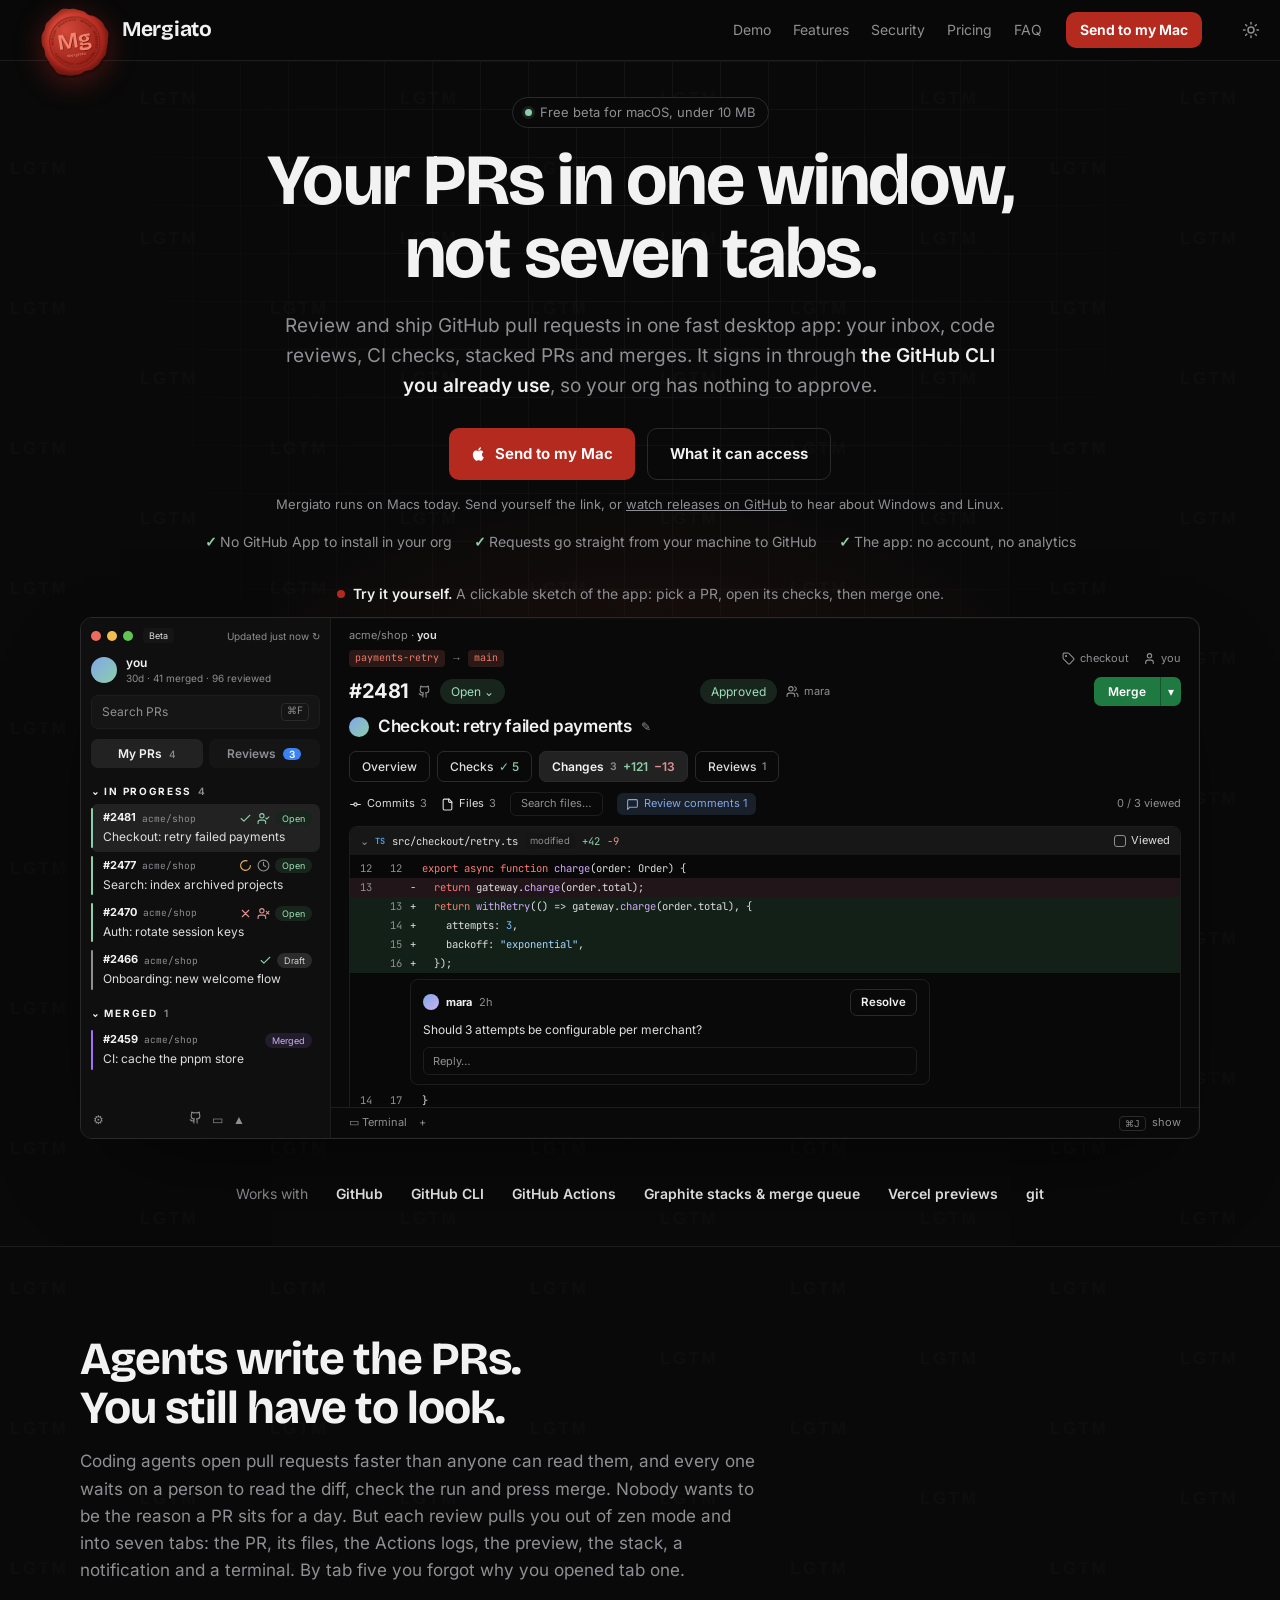
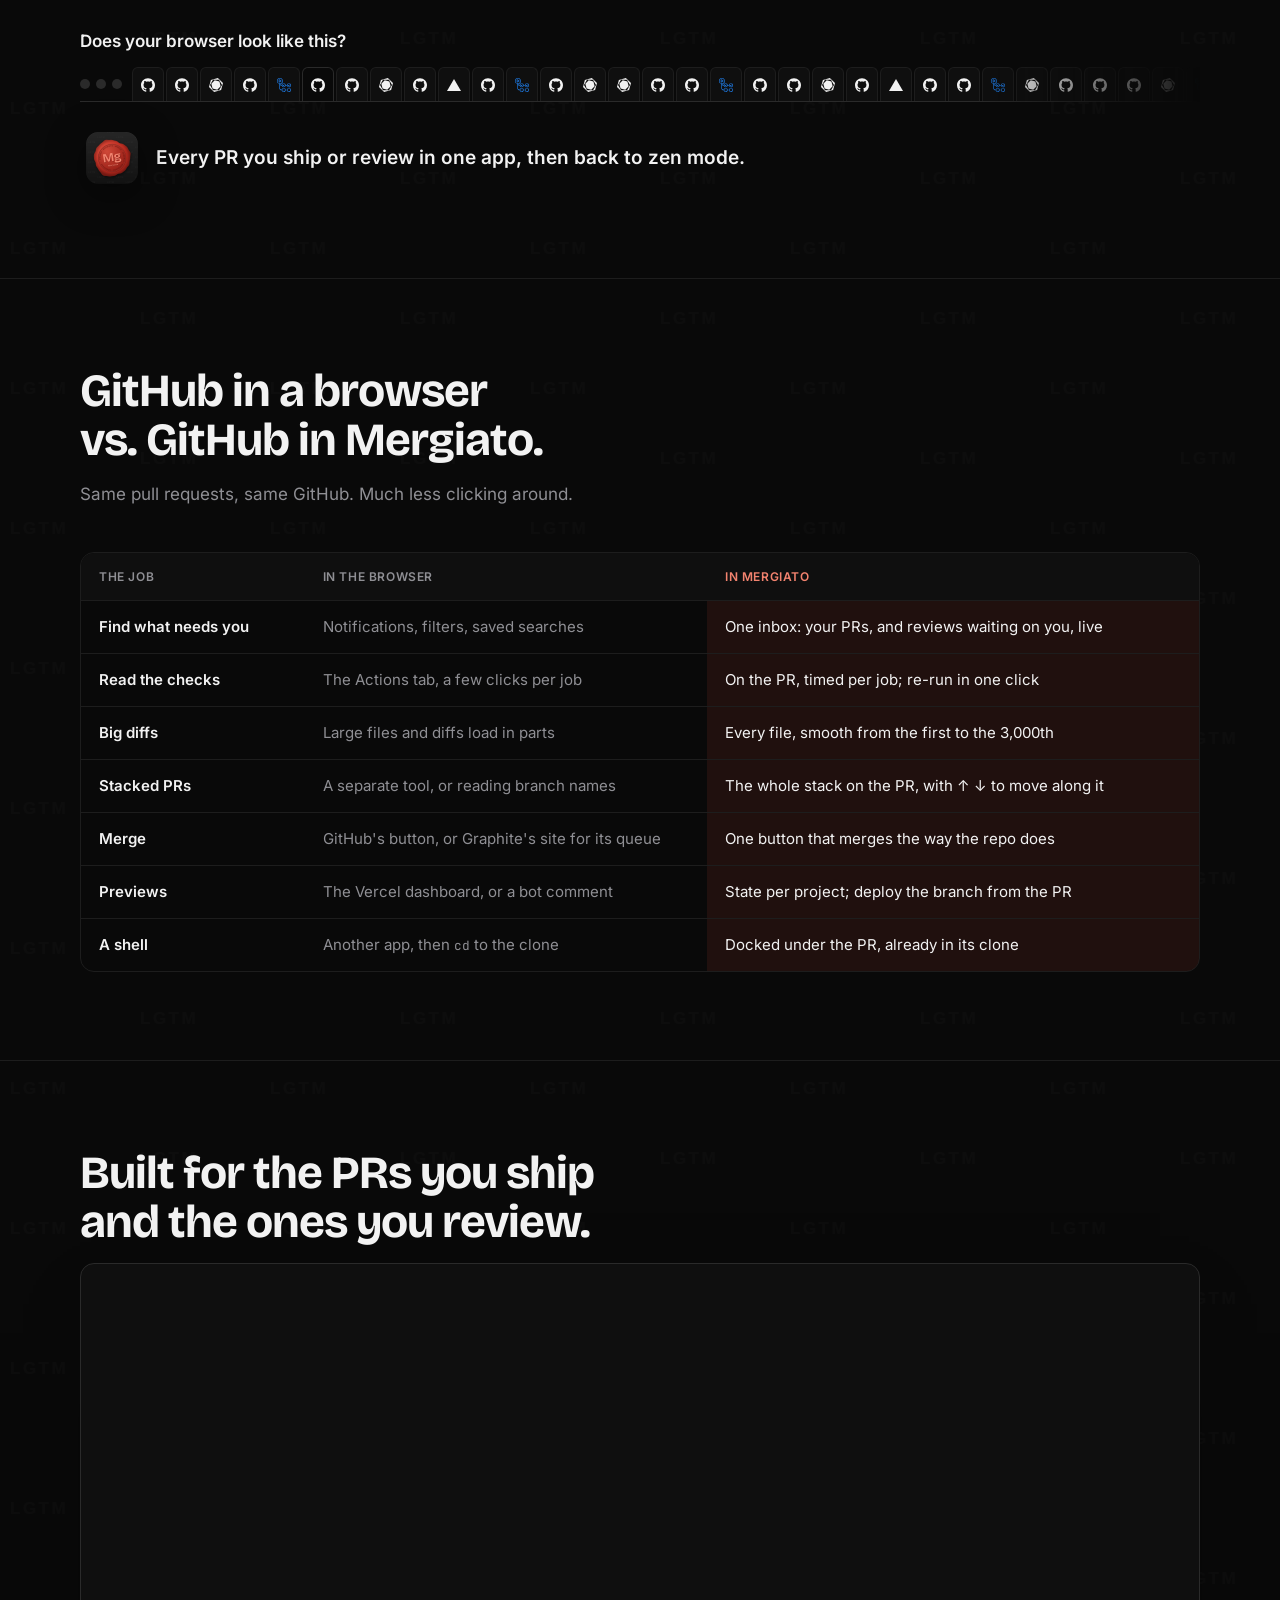
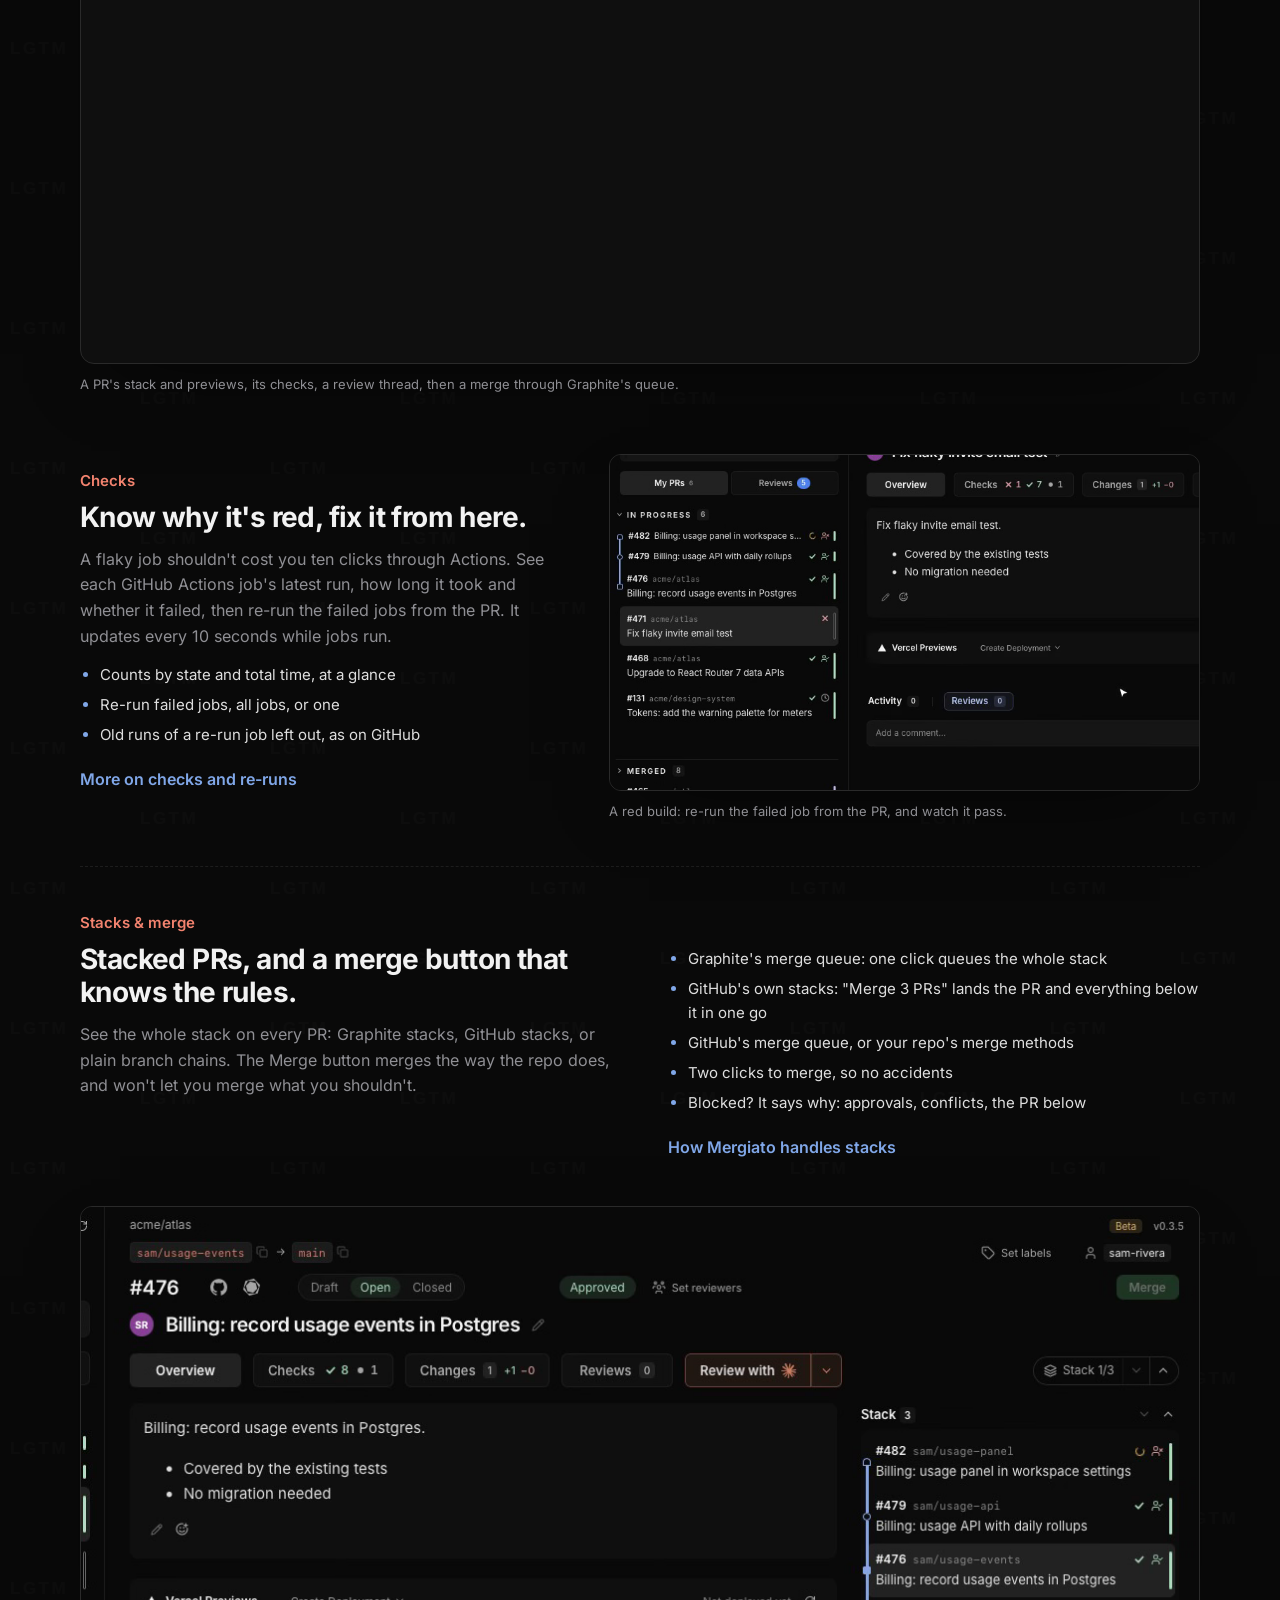
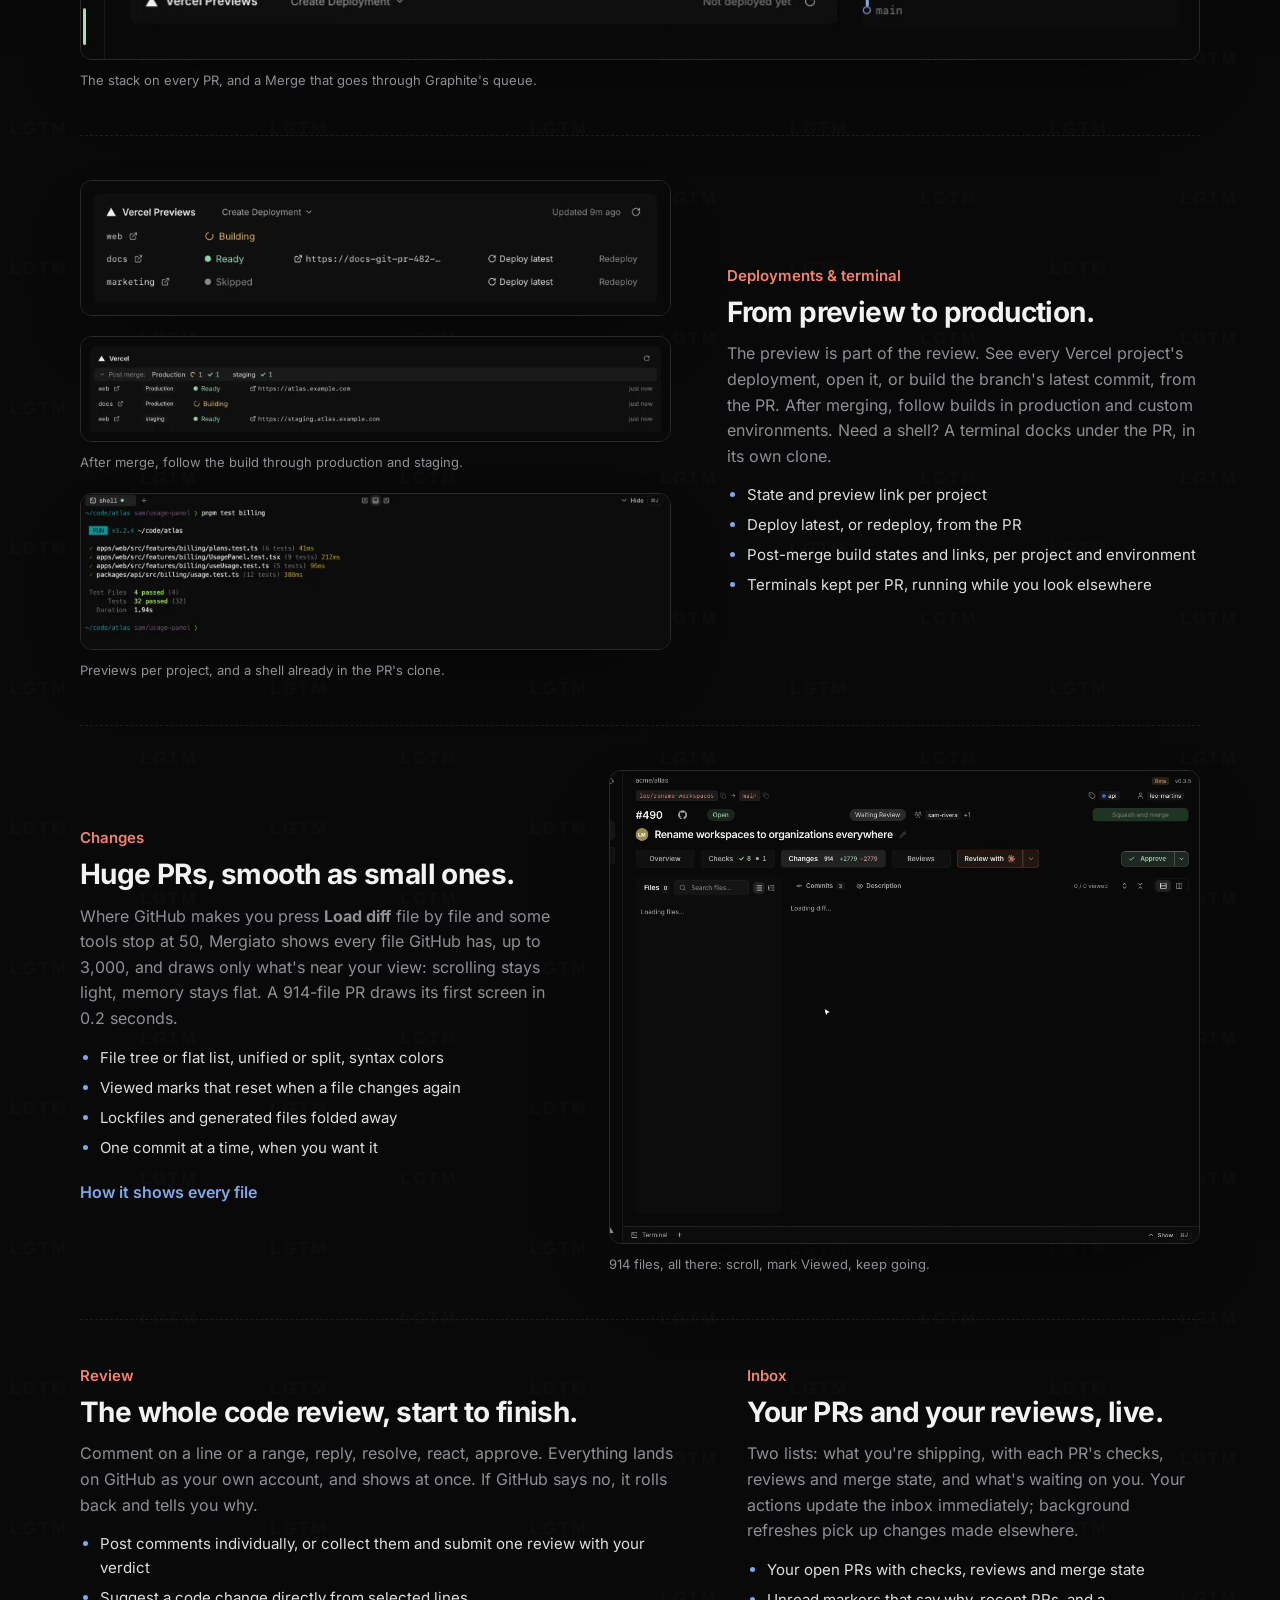
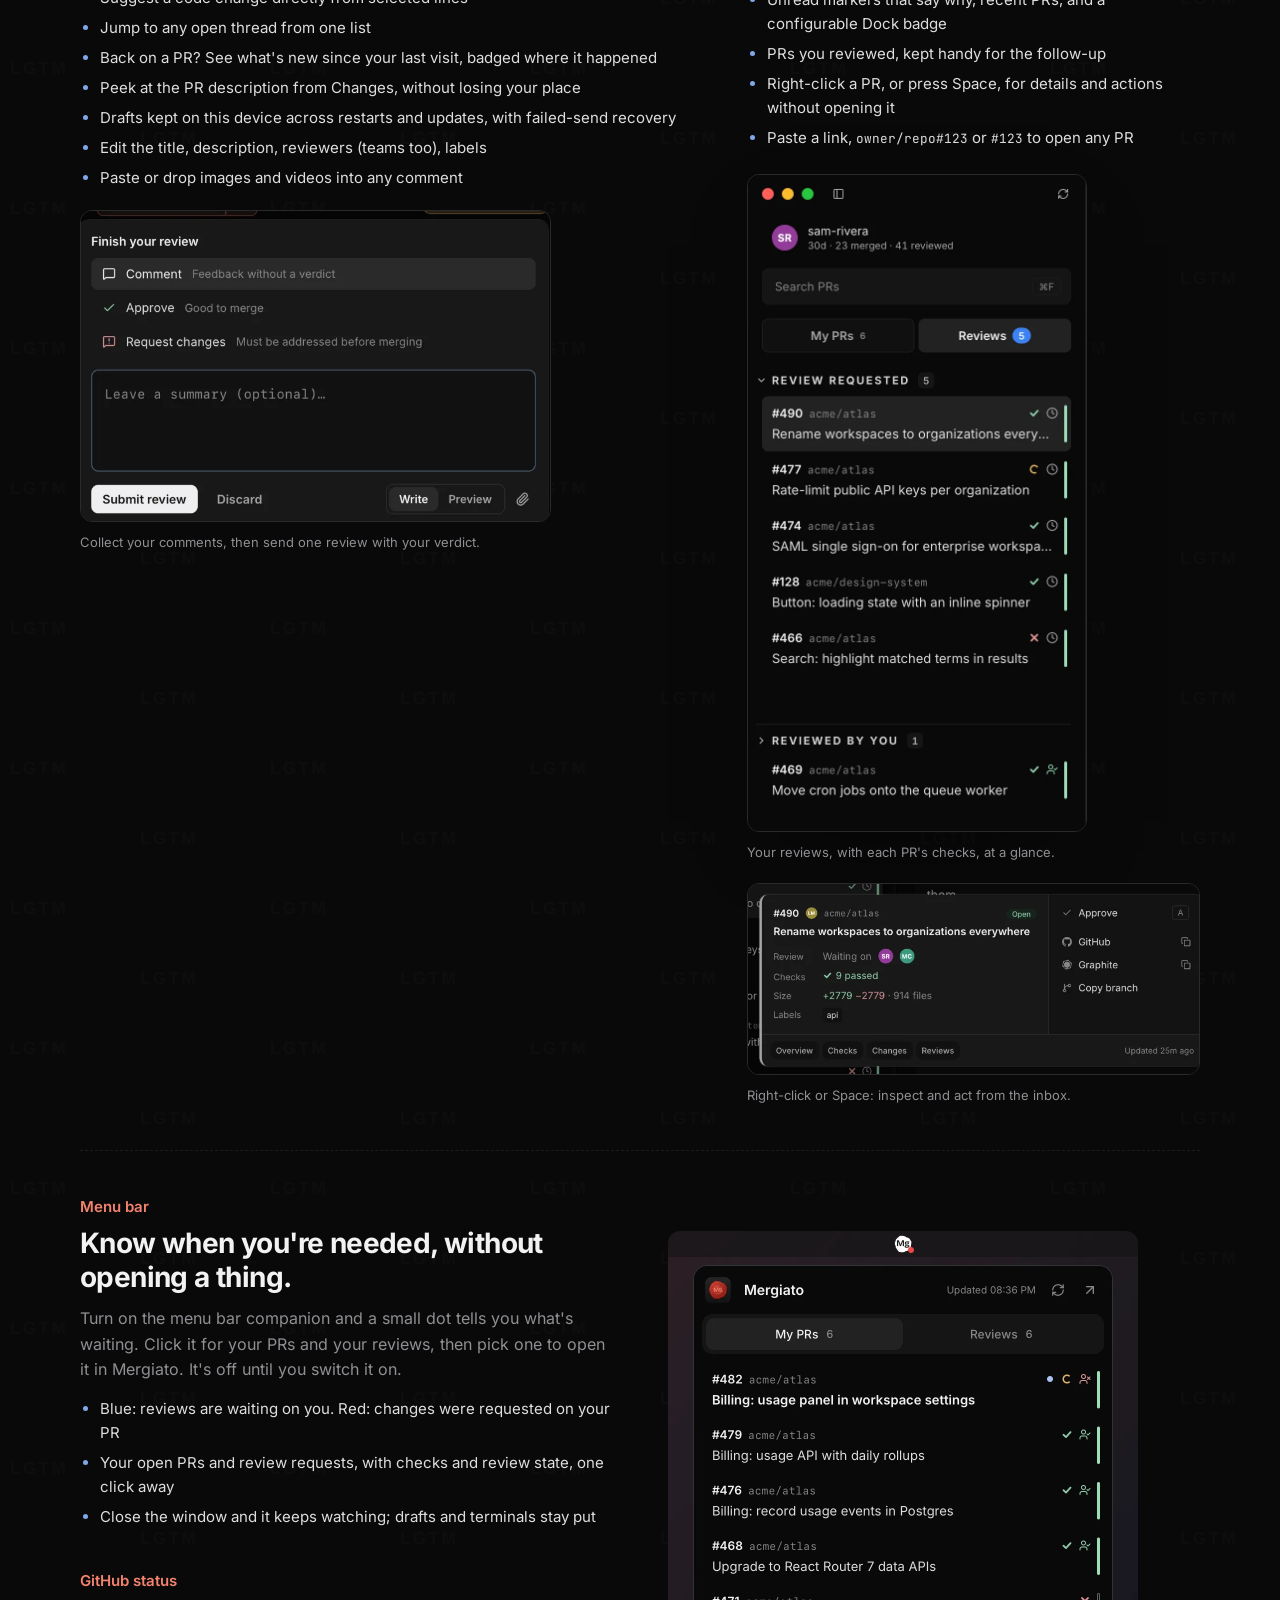
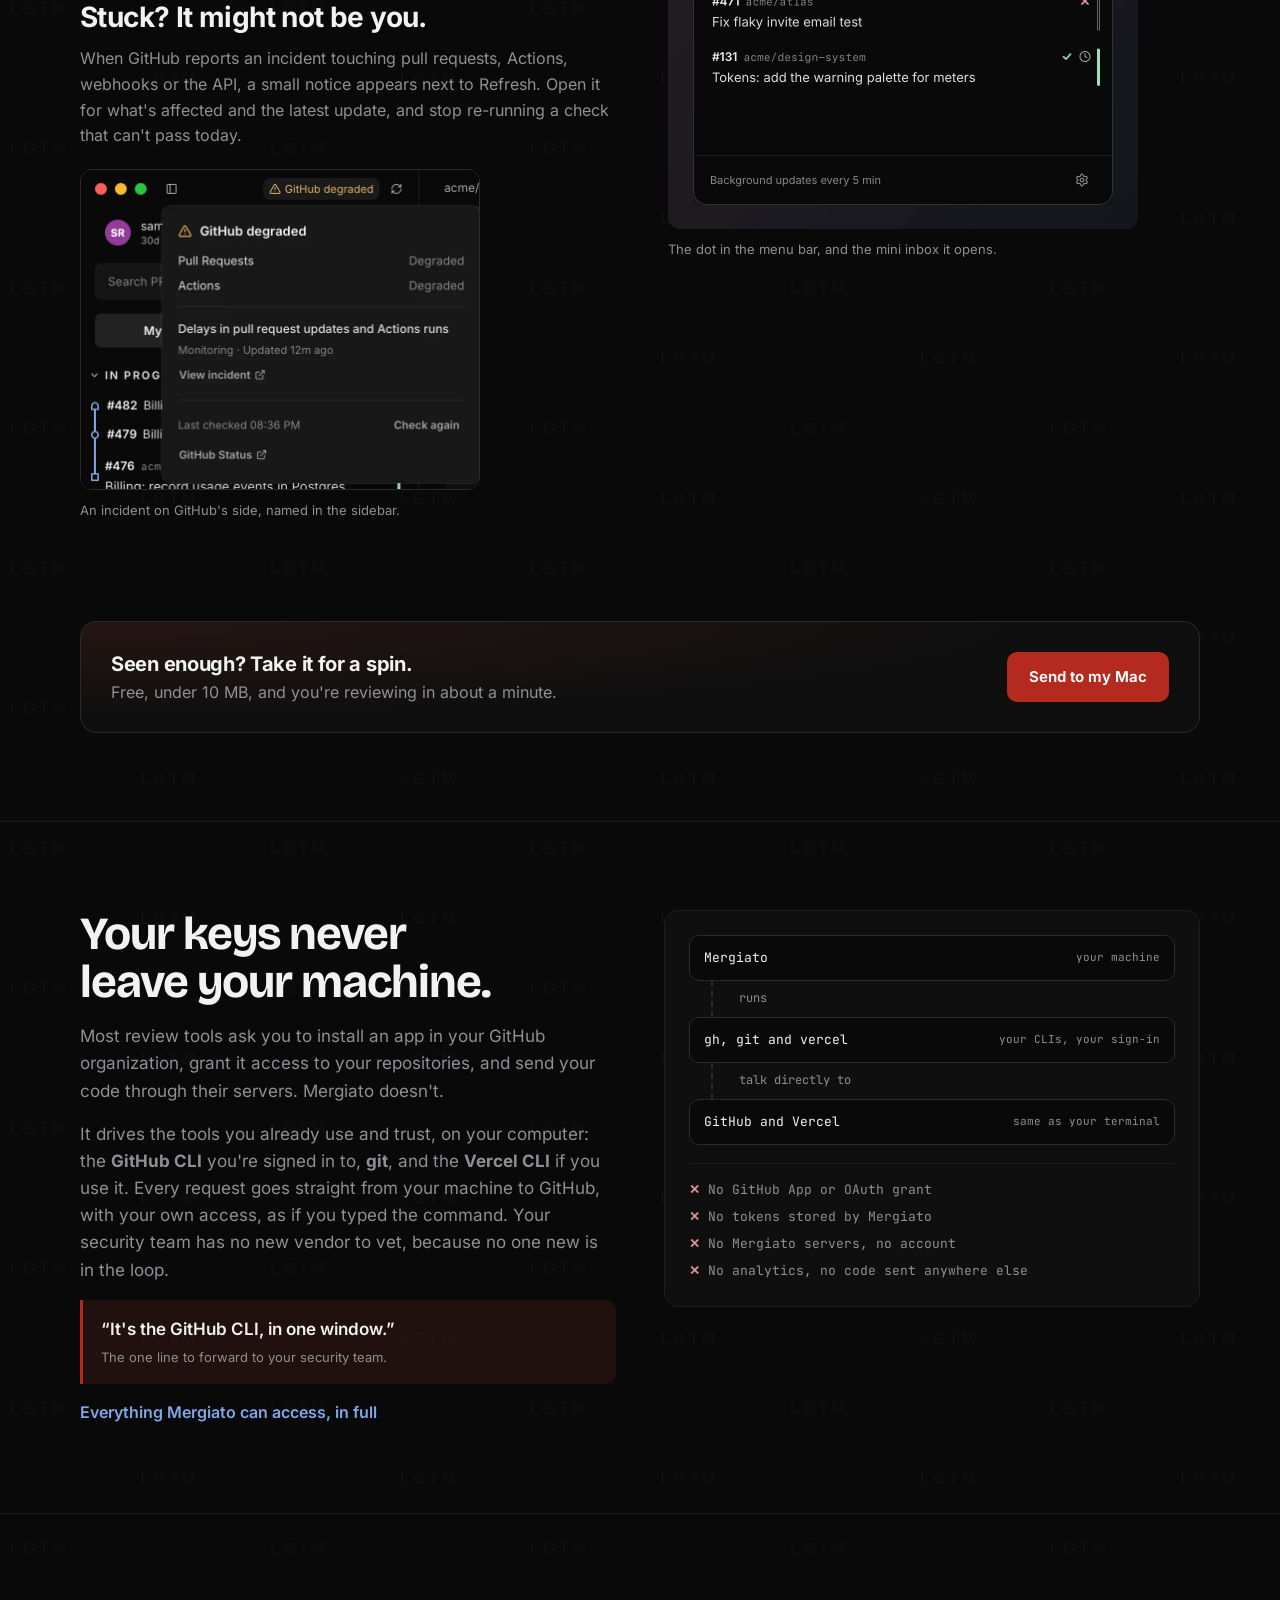
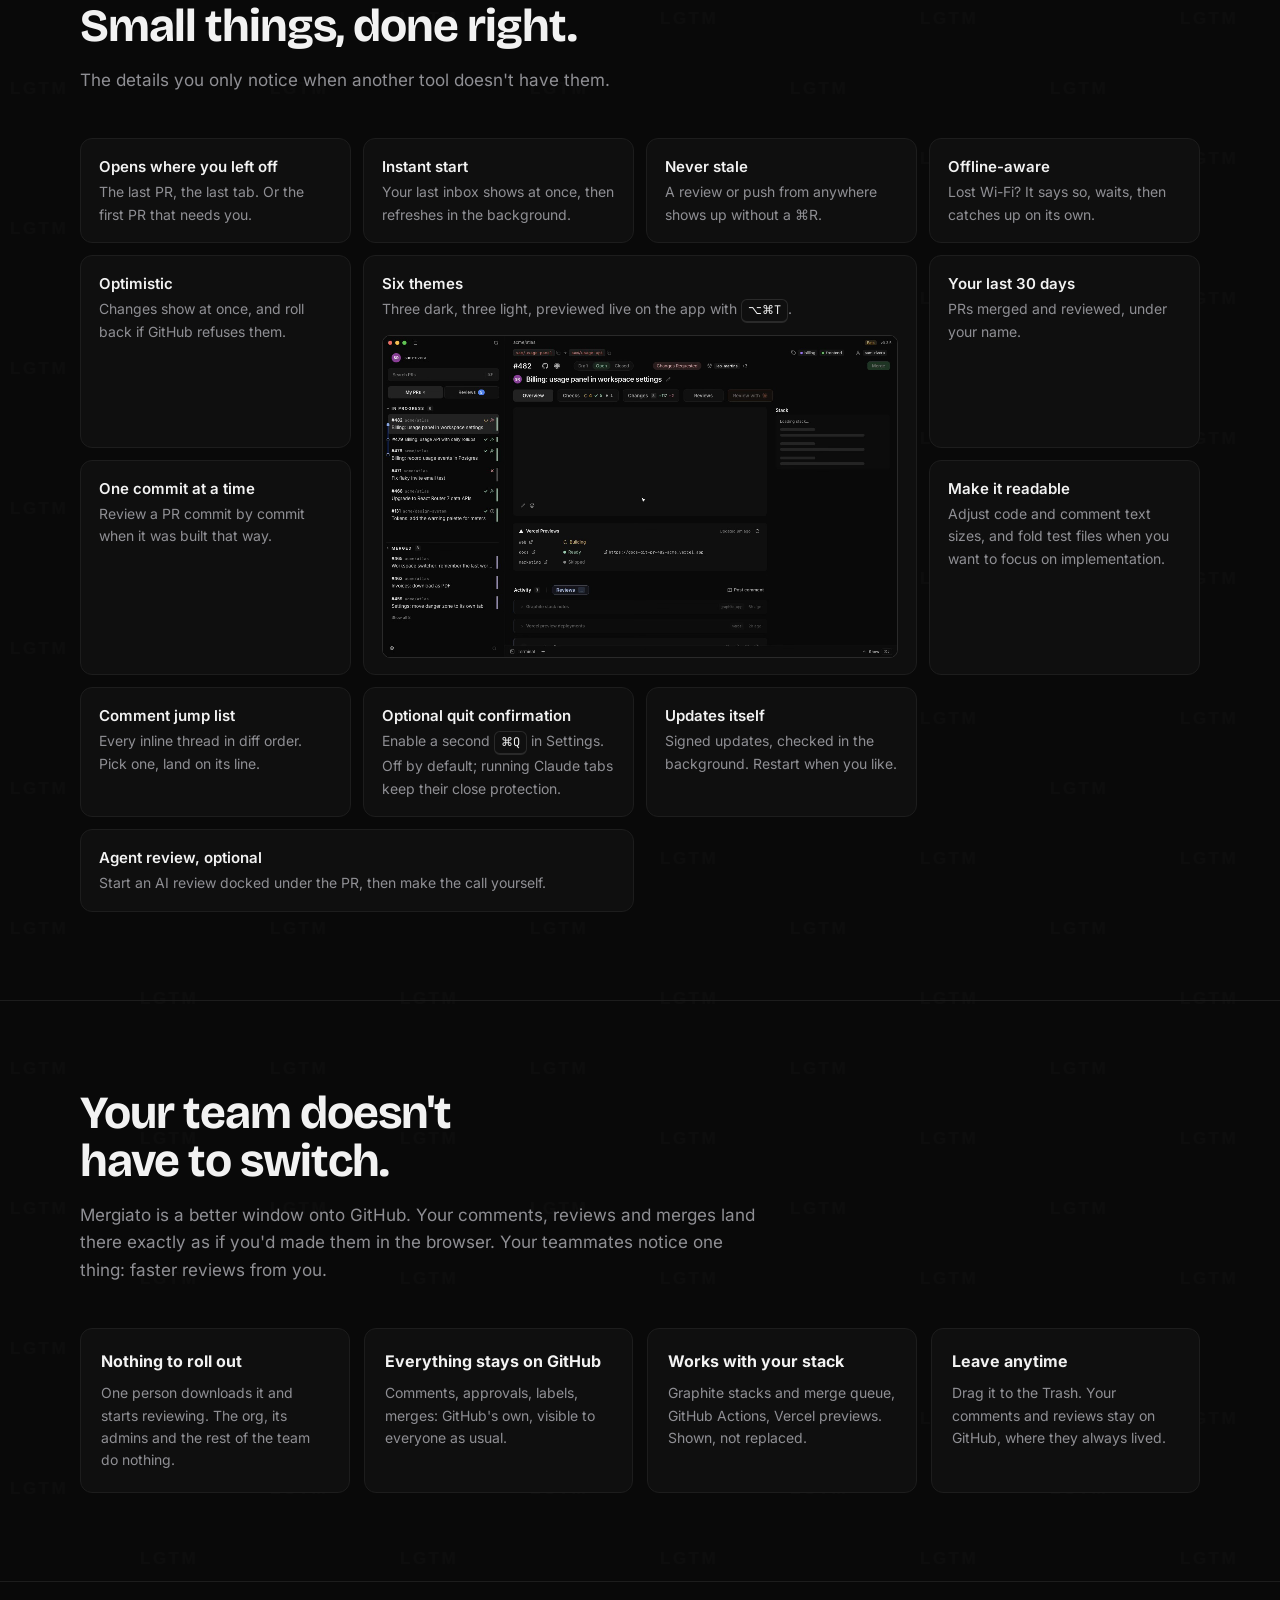
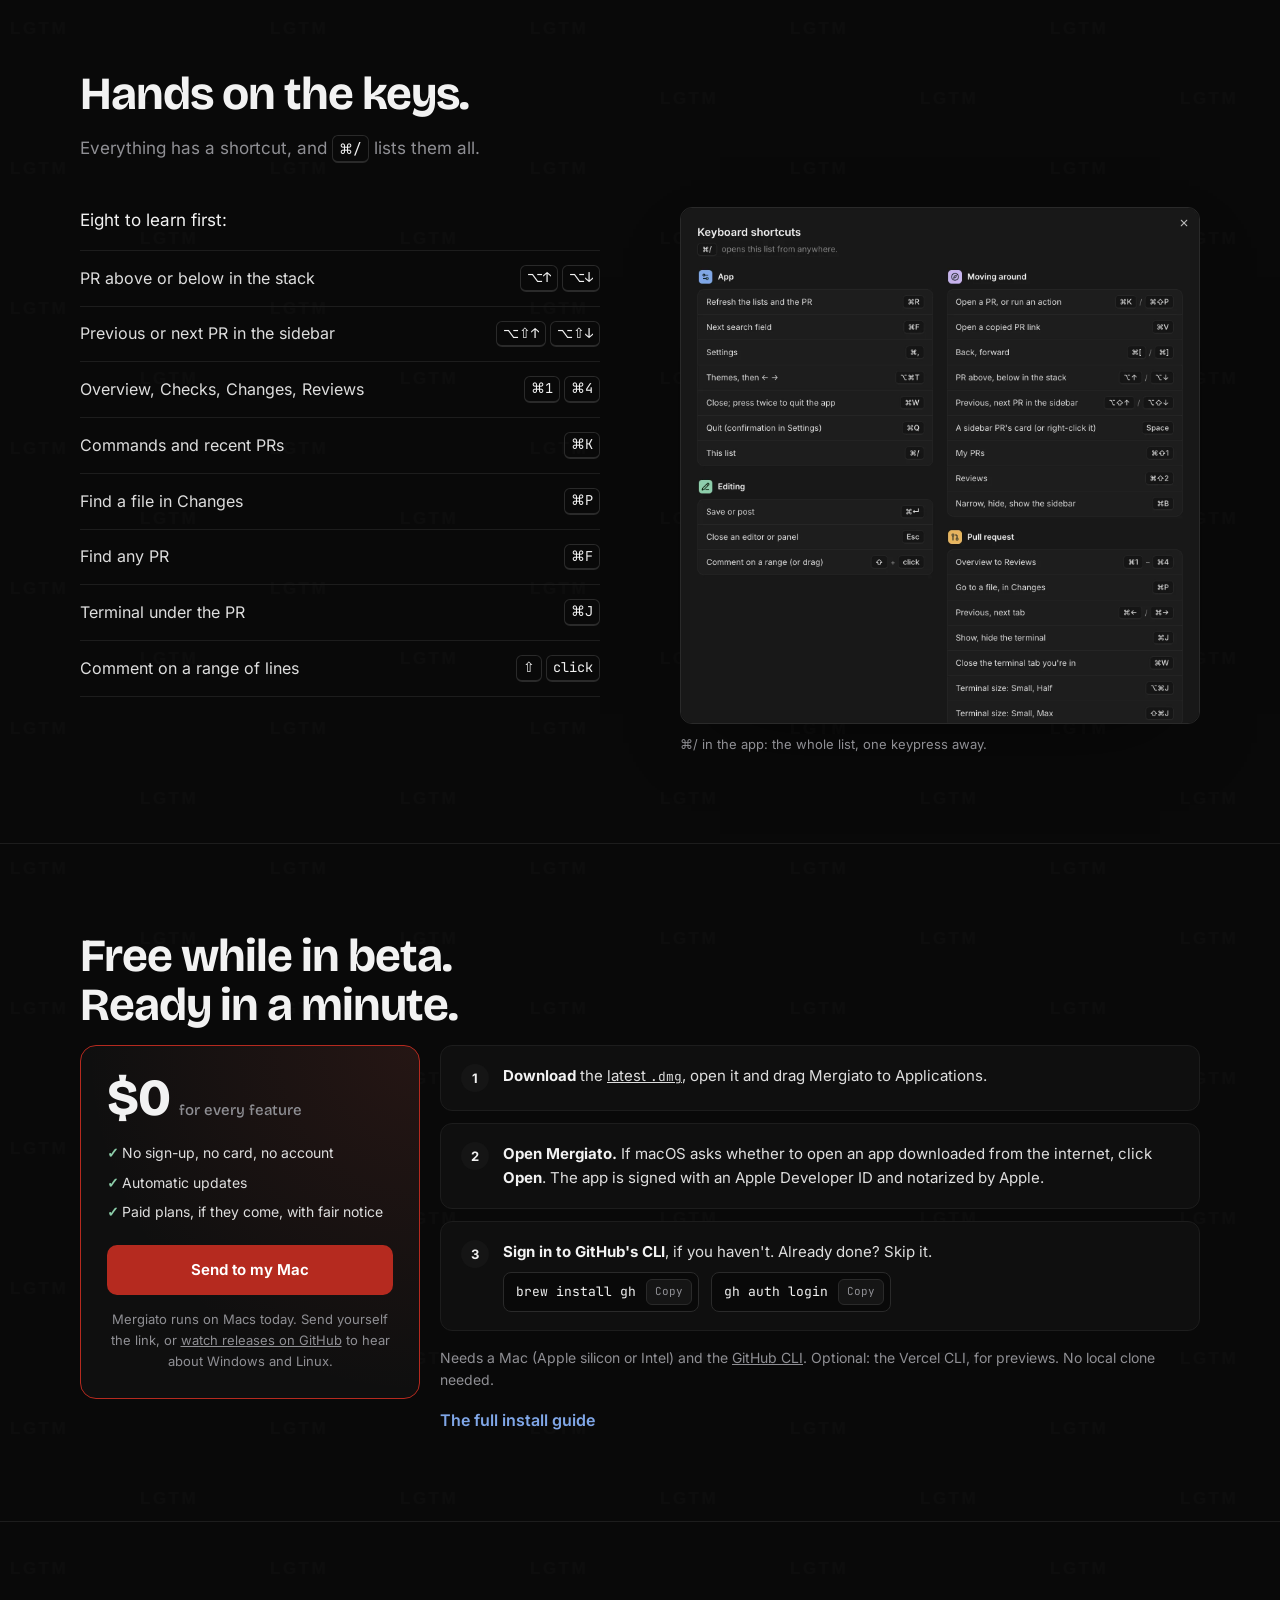
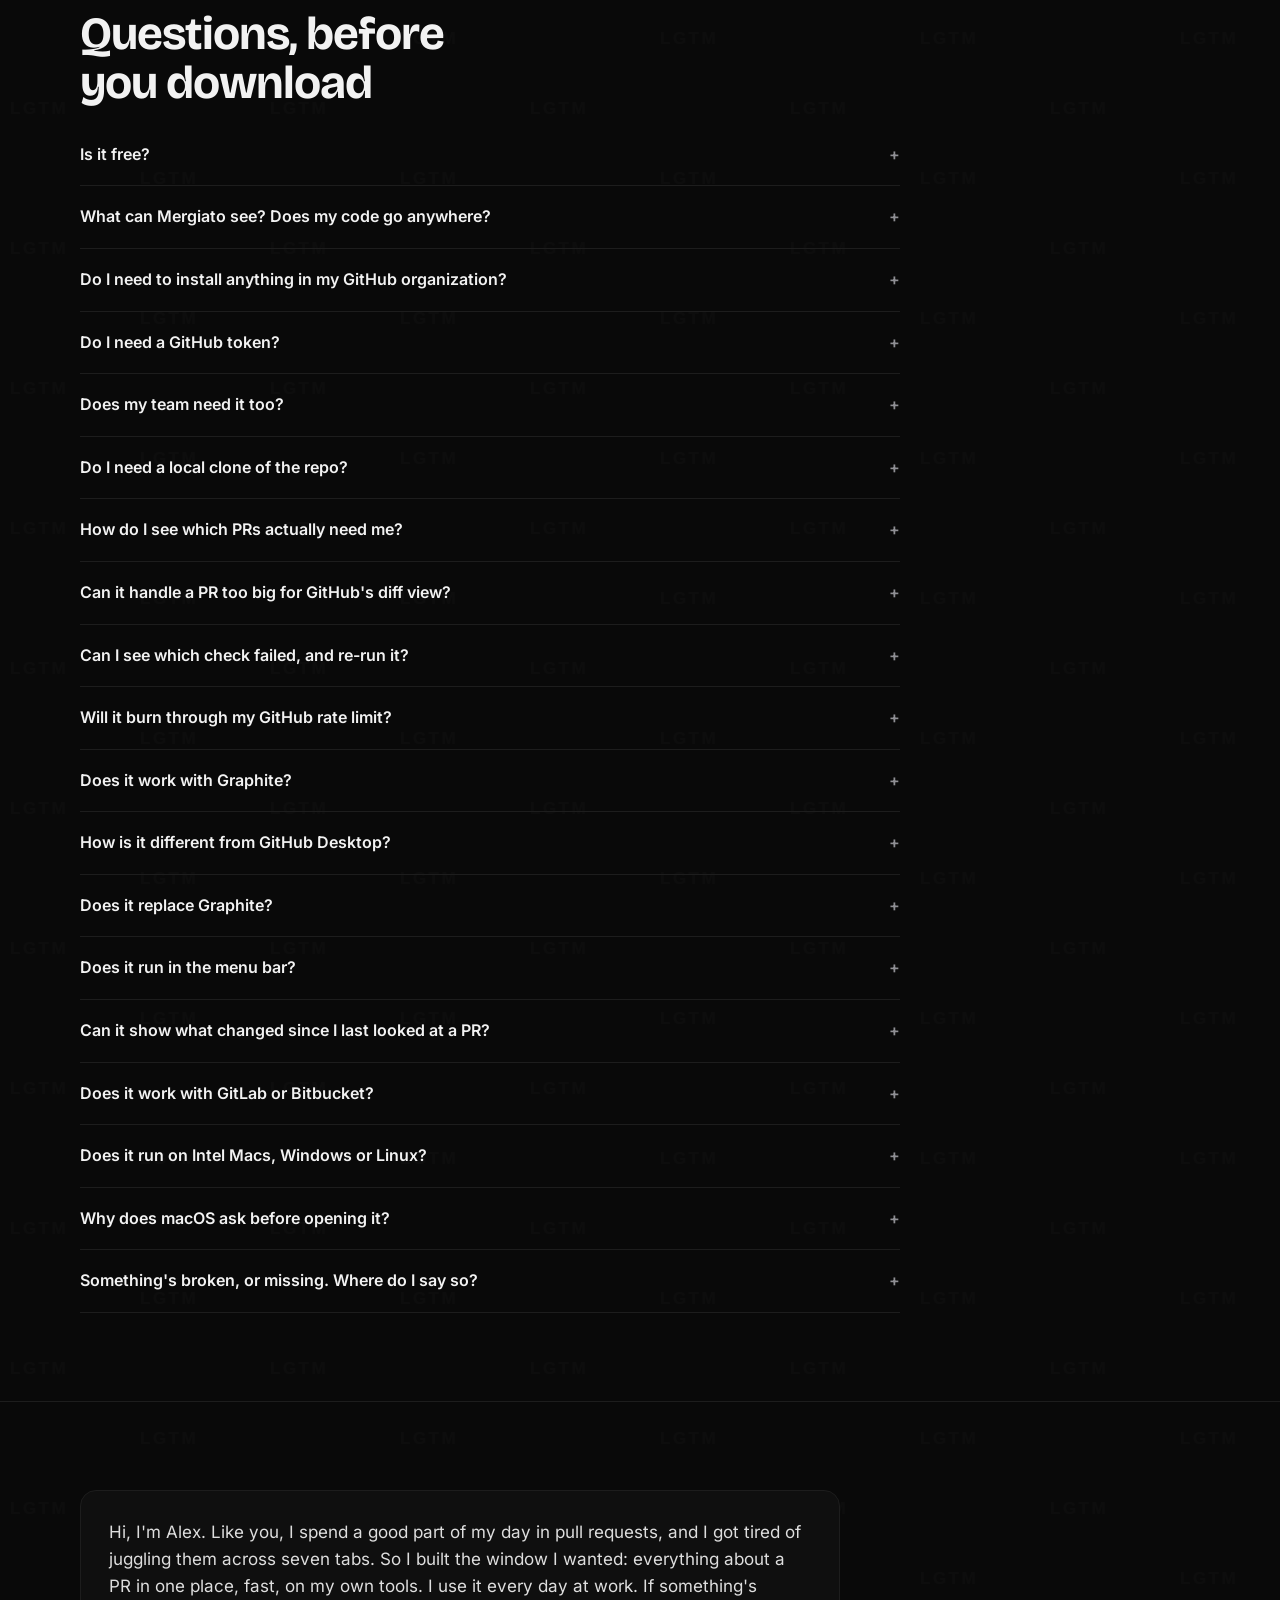
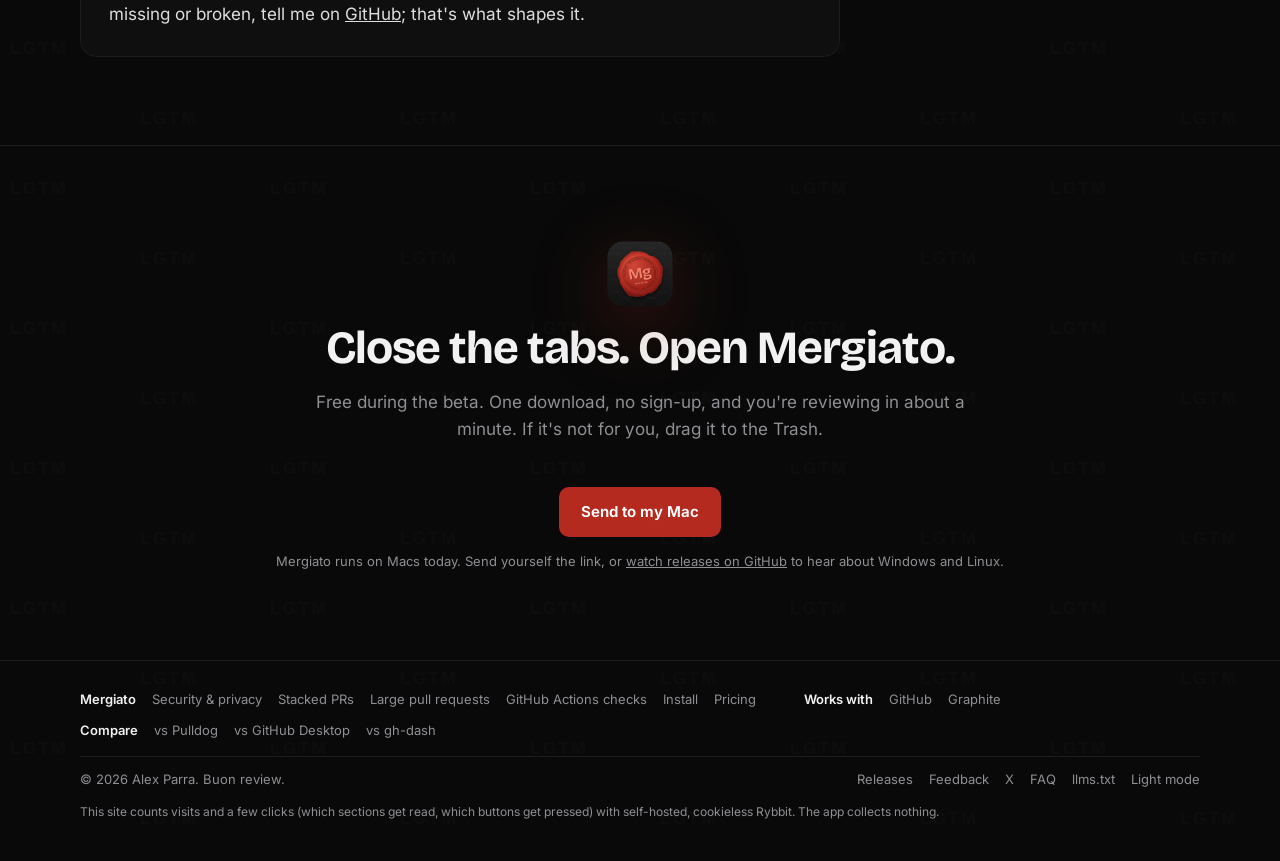
==== index.html @ 12006b14 "Update site" ====
<!doctype html>
<html lang="en" class="scroll-pt-18 scroll-smooth motion-reduce:scroll-auto">
  <head>
    <meta charset="utf-8" />
    <meta name="viewport" content="width=device-width, initial-scale=1" />
    <title>Mergiato · Review and ship GitHub pull requests</title>
    <meta name="description" content="Mergiato is a free desktop app for GitHub pull requests: your inbox, CI checks, stacked PRs, code review and merges in one window. Runs on your own GitHub CLI." />
    <meta name="author" content="Alex Parra" />
    <meta name="application-name" content="Mergiato" />
    <link rel="canonical" href="https://mergiato.com/" />
    <meta property="og:type" content="website" />
    <meta property="og:site_name" content="Mergiato" />
    <meta property="og:url" content="https://mergiato.com/" />
    <meta property="og:title" content="Mergiato · Your PRs in one window, not seven tabs" />
    <meta property="og:description" content="Spend less time navigating GitHub and more time deciding what to ship. A free desktop app for GitHub pull requests that runs on your own GitHub CLI." />
    <meta property="og:image" content="https://mergiato.com/og/home.jpg?v=70c817fa" />
    <meta property="og:image:width" content="1200" />
    <meta property="og:image:height" content="630" />
    <meta property="og:image:alt" content="Mergiato: your PRs in one window, not seven tabs." />
    <meta name="twitter:card" content="summary_large_image" />
    <meta name="twitter:site" content="@mergiato" />
    <meta name="twitter:title" content="Mergiato · Your PRs in one window, not seven tabs" />
    <meta name="twitter:description" content="Spend less time navigating GitHub and more time deciding what to ship. A free desktop app for GitHub pull requests that runs on your own GitHub CLI." />
    <meta name="twitter:image" content="https://mergiato.com/og/home.jpg?v=70c817fa" />
    <meta name="theme-color" content="#090909" />
    <link rel="icon" href="/favicon.png" />
    <link rel="apple-touch-icon" href="/icon.png" />
    <!-- A plain-text summary for AI agents and LLMs (llmstxt.org). -->
    <link rel="alternate" type="text/plain" href="/llms.txt" title="Mergiato, for language models" />
    <!-- Fonts are served from here: faster first paint, and no visitor request goes to a third party. -->
    <link rel="preload" href="/fonts/inter-latin-wght-normal.woff2" as="font" type="font/woff2" crossorigin />
    <link
      rel="preload"
      href="/fonts/bricolage-grotesque-latin-opsz-normal.woff2"
      as="font"
      type="font/woff2"
      crossorigin
    />
    <style>
      /*! tailwindcss v4.3.3 | MIT License | https://tailwindcss.com */
@layer properties{@supports (((-webkit-hyphens:none)) and (not (margin-trim:inline))) or ((-moz-orient:inline) and (not (color:rgb(from red r g b)))){*,:before,:after,::backdrop{--tw-translate-x:0;--tw-translate-y:0;--tw-translate-z:0;--tw-space-y-reverse:0;--tw-border-style:solid;--tw-leading:initial;--tw-font-weight:initial;--tw-tracking:initial;--tw-shadow:0 0 #0000;--tw-shadow-color:initial;--tw-shadow-alpha:100%;--tw-inset-shadow:0 0 #0000;--tw-inset-shadow-color:initial;--tw-inset-shadow-alpha:100%;--tw-ring-color:initial;--tw-ring-shadow:0 0 #0000;--tw-inset-ring-color:initial;--tw-inset-ring-shadow:0 0 #0000;--tw-ring-inset:initial;--tw-ring-offset-width:0px;--tw-ring-offset-color:#fff;--tw-ring-offset-shadow:0 0 #0000;--tw-blur:initial;--tw-brightness:initial;--tw-contrast:initial;--tw-grayscale:initial;--tw-hue-rotate:initial;--tw-invert:initial;--tw-opacity:initial;--tw-saturate:initial;--tw-sepia:initial;--tw-drop-shadow:initial;--tw-drop-shadow-color:initial;--tw-drop-shadow-alpha:100%;--tw-drop-shadow-size:initial;--tw-backdrop-blur:initial;--tw-backdrop-brightness:initial;--tw-backdrop-contrast:initial;--tw-backdrop-grayscale:initial;--tw-backdrop-hue-rotate:initial;--tw-backdrop-invert:initial;--tw-backdrop-opacity:initial;--tw-backdrop-saturate:initial;--tw-backdrop-sepia:initial;--tw-duration:initial;--tw-content:""}}}@layer theme{:root,:host{--font-sans:"Inter", "Inter Fallback", -apple-system, BlinkMacSystemFont, "Segoe UI", sans-serif;--font-mono:"JetBrains Mono", ui-monospace, SFMono-Regular, Menlo, monospace;--spacing:.25rem;--font-weight-normal:400;--font-weight-medium:500;--font-weight-semibold:600;--font-weight-bold:700;--font-weight-extrabold:800;--tracking-normal:0em;--radius-sm:.25rem;--radius-md:.375rem;--radius-lg:.5rem;--radius-xl:.75rem;--radius-2xl:1rem;--animate-spin:spin .8s linear infinite;--default-transition-duration:.15s;--default-transition-timing-function:cubic-bezier(.4, 0, .2, 1);--default-font-family:var(--font-sans);--default-mono-font-family:var(--font-mono);--color-white:#fff;--color-page:#090909;--color-panel:#0f0f0f;--color-raised:#151515;--color-edge:#1d1d1d;--color-edge-strong:#2a2a2a;--color-fg:#f2f2f2;--color-body:#dedede;--color-muted:#8f8f94;--color-accent:#80a7e8;--color-accent-soft:#80a7e81f;--color-ok:#8dceaa;--color-ok-soft:#8dceaa1f;--color-bad:#dd9396;--color-wait:#e8b45d;--color-violet-soft:#c9b3f024;--color-merge:#1f7a42;--color-button:#f2f2f2;--color-button-fg:#111;--color-shadow:#000000b3;--color-app-sidebar:#0f0f0f;--color-app-input:#151515;--color-app-hover:#1a1a1a;--color-app-selected:#222;--color-app-file-head:#171717;--color-app-code:#080808;--color-app-branch:#ec7a68;--color-diff-add:#122018;--color-diff-del:#211519;--color-syn-keyword:#ff7b72;--color-syn-string:#a5d6ff;--color-syn-constant:#79c0ff;--color-syn-title:#d2a8ff;--color-pill-green:#17251d;--color-pill-green-fg:#9fdfb9;--color-pill-purple:#231c2d;--color-pill-purple-fg:#c9b3f0;--color-pill-neutral:#2b2b2b;--color-pill-neutral-fg:#d4d4d4;--color-pill-red:#2b1c1e;--color-pill-red-fg:#e3a3a3;--color-pill-amber:#2a2214;--color-claude:#d97757;--color-seal:#b52a1f;--color-seal-ink:#f3836f;--color-seal-soft:#e8513f1a;--font-display:"Bricolage Grotesque", "Inter", -apple-system, BlinkMacSystemFont, sans-serif;--animate-ping-dot:ping-dot 1.8s infinite;--animate-flash:flash 1.2s;--animate-stamp:stamp 1.8s ease-out forwards}}@layer base{*,:after,:before,::backdrop{box-sizing:border-box;border:0 solid;margin:0;padding:0}::file-selector-button{box-sizing:border-box;border:0 solid;margin:0;padding:0}html,:host{-webkit-text-size-adjust:100%;tab-size:4;line-height:1.5;font-family:var(--default-font-family,-apple-system, BlinkMacSystemFont, "Segoe UI", Roboto, "Helvetica Neue", "Noto Sans", Arial, sans-serif, "Apple Color Emoji", "Segoe UI Emoji", "Segoe UI Symbol", "Noto Color Emoji");font-feature-settings:var(--default-font-feature-settings,normal);font-variation-settings:var(--default-font-variation-settings,normal);-webkit-tap-highlight-color:transparent}hr{height:0;color:inherit;border-top-width:1px}abbr:where([title]){-webkit-text-decoration:underline dotted;text-decoration:underline dotted}h1,h2,h3,h4,h5,h6{font-size:inherit;font-weight:inherit}a{color:inherit;-webkit-text-decoration:inherit;-webkit-text-decoration:inherit;-webkit-text-decoration:inherit;text-decoration:inherit}b,strong{font-weight:bolder}code,kbd,samp,pre{font-family:var(--default-mono-font-family,ui-monospace, SFMono-Regular, Menlo, Monaco, Consolas, "Liberation Mono", "Courier New", monospace);font-feature-settings:var(--default-mono-font-feature-settings,normal);font-variation-settings:var(--default-mono-font-variation-settings,normal);font-size:1em}small{font-size:80%}sub,sup{vertical-align:baseline;font-size:75%;line-height:0;position:relative}sub{bottom:-.25em}sup{top:-.5em}table{text-indent:0;border-color:inherit;border-collapse:collapse}:-moz-focusring:where(:not(iframe)){outline:auto}progress{vertical-align:baseline}summary{display:list-item}ol,ul,menu{list-style:none}img,svg,video,canvas,audio,iframe,embed,object{vertical-align:middle;display:block}img,video{max-width:100%;height:auto}button,input,select,optgroup,textarea{font:inherit;font-feature-settings:inherit;font-variation-settings:inherit;letter-spacing:inherit;color:inherit;opacity:1;background-color:#0000;border-radius:0}::file-selector-button{font:inherit;font-feature-settings:inherit;font-variation-settings:inherit;letter-spacing:inherit;color:inherit;opacity:1;background-color:#0000;border-radius:0}:where(select:is([multiple],[size])) optgroup{font-weight:bolder}:where(select:is([multiple],[size])) optgroup option{padding-inline-start:20px}::file-selector-button{margin-inline-end:4px}::placeholder{opacity:1}@supports (not ((-webkit-appearance:-apple-pay-button))) or (contain-intrinsic-size:1px){::placeholder{color:currentColor}@supports (color:color-mix(in lab, red, red)){::placeholder{color:color-mix(in oklab, currentcolor 50%, transparent)}}}textarea{resize:vertical}::-webkit-search-decoration{-webkit-appearance:none}::-webkit-date-and-time-value{min-height:1lh;text-align:inherit}::-webkit-datetime-edit{display:inline-flex}::-webkit-datetime-edit-fields-wrapper{padding:0}::-webkit-datetime-edit{padding-block:0}::-webkit-datetime-edit-year-field{padding-block:0}::-webkit-datetime-edit-month-field{padding-block:0}::-webkit-datetime-edit-day-field{padding-block:0}::-webkit-datetime-edit-hour-field{padding-block:0}::-webkit-datetime-edit-minute-field{padding-block:0}::-webkit-datetime-edit-second-field{padding-block:0}::-webkit-datetime-edit-millisecond-field{padding-block:0}::-webkit-datetime-edit-meridiem-field{padding-block:0}::-webkit-calendar-picker-indicator{line-height:1}:-moz-ui-invalid{box-shadow:none}button,input:where([type=button],[type=reset],[type=submit]){appearance:button}::file-selector-button{appearance:button}::-webkit-inner-spin-button{height:auto}::-webkit-outer-spin-button{height:auto}[hidden]:where(:not([hidden=until-found])){display:none!important}@font-face{font-family:Inter;font-style:normal;font-weight:100 900;font-display:swap;src:url(/fonts/inter-latin-wght-normal.woff2)format("woff2")}@font-face{font-family:Inter Fallback;src:local(Arial);ascent-override:90.44%;descent-override:22.52%;line-gap-override:0%;size-adjust:107.12%}@font-face{font-family:Bricolage Grotesque;font-style:normal;font-weight:200 800;font-display:swap;src:url(/fonts/bricolage-grotesque-latin-opsz-normal.woff2)format("woff2")}@font-face{font-family:JetBrains Mono;font-style:normal;font-weight:100 800;font-display:swap;src:url(/fonts/jetbrains-mono-latin-wght-normal.woff2)format("woff2")}:root{color-scheme:dark;--print:url("data:image/svg+xml,%3Csvg xmlns='http://www.w3.org/2000/svg' width='260' height='140'%3E%3Cg font-family='Helvetica Neue,Helvetica,Arial,sans-serif' font-weight='700' font-size='17' letter-spacing='2.5' fill='%23ffffff' fill-opacity='0.016'%3E%3Ctext x='10' y='34'%3ELGTM%3C/text%3E%3Ctext x='140' y='104'%3ELGTM%3C/text%3E%3C/g%3E%3C/svg%3E")}:root[data-theme=light]{color-scheme:light;--print:url("data:image/svg+xml,%3Csvg xmlns='http://www.w3.org/2000/svg' width='260' height='140'%3E%3Cg font-family='Helvetica Neue,Helvetica,Arial,sans-serif' font-weight='700' font-size='17' letter-spacing='2.5' fill='%23000000' fill-opacity='0.022'%3E%3Ctext x='10' y='34'%3ELGTM%3C/text%3E%3Ctext x='140' y='104'%3ELGTM%3C/text%3E%3C/g%3E%3C/svg%3E");--color-page:#fff;--color-panel:#f7f7f8;--color-raised:#efeff1;--color-edge:#e4e4e7;--color-edge-strong:#d4d4d8;--color-fg:#18181b;--color-body:#27272a;--color-muted:#5c5c66;--color-accent:#2f5fb3;--color-accent-soft:#2f5fb31a;--color-ok:#1a7f4b;--color-ok-soft:#1a7f4b1a;--color-bad:#c03b42;--color-wait:#a76a00;--color-violet-soft:#6b46c11a;--color-button:#18181b;--color-button-fg:#fff;--color-shadow:#0000002e;--color-app-sidebar:#f7f7f8;--color-app-input:#fff;--color-app-hover:#f0f0f2;--color-app-selected:#e8e8eb;--color-app-file-head:#f6f6f7;--color-app-code:#fff;--color-app-branch:#c4553f;--color-diff-add:#e6f6ec;--color-diff-del:#fcebec;--color-syn-keyword:#cf222e;--color-syn-string:#0a3069;--color-syn-constant:#0550ae;--color-syn-title:#8250df;--color-pill-green:#e3f4ea;--color-pill-green-fg:#1a6b3f;--color-pill-purple:#efe7fb;--color-pill-purple-fg:#6b46c1;--color-pill-neutral:#e8e8eb;--color-pill-neutral-fg:#3f3f46;--color-pill-red:#fbe8e9;--color-pill-red-fg:#a8323a;--color-pill-amber:#fbf1dc;--color-seal-ink:#a3241a;--color-seal-soft:#b52a1f12}body{background-image:var(--print)}code,kbd,pre{font-family:var(--font-mono);font-variant-ligatures:none}code,kbd{font-size:.85em}kbd{border:1px solid var(--color-edge-strong);min-width:1.9em;color:var(--color-fg);text-align:center;border-bottom-width:2px;border-radius:6px;padding:1px 6px;display:inline-block}details{border-bottom:1px solid var(--color-edge);padding:18px 0}summary{color:var(--color-fg);cursor:pointer;font-weight:600;list-style:none}summary::-webkit-details-marker{display:none}summary:after{content:"+";float:right;color:var(--color-muted)}details[open] summary:after{content:"−"}details p{max-width:72ch;color:var(--color-muted);margin-top:10px}@media (prefers-reduced-motion:reduce){*,:before,:after{transition:none!important;animation:none!important}}}@layer prose{.prose h2{color:var(--color-fg);font-family:var(--font-display);letter-spacing:-.7px;text-wrap:balance;margin:56px 0 14px;font-size:clamp(24px,3vw,32px);font-weight:700;line-height:1.1}.prose h2:first-child{margin-top:0}.prose h3{color:var(--color-fg);margin:28px 0 8px;font-size:18px;font-weight:700}.prose :where(p,ul,ol){margin-block:1em}.prose :where(ul,ol){padding-left:1.2em}.prose ul{list-style:outside}.prose ol{list-style:decimal}.prose :where(p,li){color:var(--color-body);font-size:16.5px}.prose li+li{margin-top:6px}.prose a{text-decoration:underline}.prose details p{margin:10px 0 0}.prose figure{margin:24px 0}.prose table{border:1px solid var(--color-edge);border-collapse:separate;border-spacing:0;background:var(--color-page);border-radius:14px;width:100%;margin:20px 0 8px;font-size:15px;overflow:hidden}.prose :where(th,td){border-bottom:1px solid var(--color-edge);text-align:left;vertical-align:top;padding:14px 18px}.prose tr:last-child td{border-bottom:0}.prose thead th{background:var(--color-panel);color:var(--color-muted);letter-spacing:.6px;text-transform:uppercase;font-size:12px;font-weight:600}.prose td:first-child{width:20%;color:var(--color-fg);font-weight:600}.prose td:nth-child(2){width:36%;color:var(--color-muted)}.prose td:last-child{color:var(--color-body)}@media not all and (min-width:761px){.prose :where(table,tbody,tr,td){display:block;width:100%!important}.prose thead{display:none}.prose tr{border-bottom:1px solid var(--color-edge)}.prose td{border:0;padding:6px 16px}.prose td:first-child{padding-top:14px}.prose td:last-child{padding-bottom:14px}}}@layer utilities{.pointer-events-none{pointer-events:none}.visible{visibility:visible}.absolute{position:absolute}.fixed{position:fixed}.relative{position:relative}.sticky{position:sticky}.inset-0{inset:0}.inset-y-1{inset-block:var(--spacing)}.-top-15{top:calc(var(--spacing) * -15)}.top-0{top:0}.top-3\.25{top:calc(var(--spacing) * 3.25)}.top-105{top:calc(var(--spacing) * 105)}.right-3{right:calc(var(--spacing) * 3)}.bottom-6{bottom:calc(var(--spacing) * 6)}.left-0{left:0}.left-1\/2{left:50%}.left-4{left:calc(var(--spacing) * 4)}.z-1{z-index:1}.z-3{z-index:3}.z-20{z-index:20}.z-30{z-index:30}.z-50{z-index:50}.z-60{z-index:60}.m-0{margin:0}.m-auto{margin:auto}.mx-auto{margin-inline:auto}.my-1\.5{margin-block:calc(var(--spacing) * 1.5)}.my-5{margin-block:calc(var(--spacing) * 5)}.mt-1{margin-top:var(--spacing)}.mt-1\.5{margin-top:calc(var(--spacing) * 1.5)}.mt-1\.25{margin-top:calc(var(--spacing) * 1.25)}.mt-2{margin-top:calc(var(--spacing) * 2)}.mt-2\.5{margin-top:calc(var(--spacing) * 2.5)}.mt-3{margin-top:calc(var(--spacing) * 3)}.mt-3\.5{margin-top:calc(var(--spacing) * 3.5)}.mt-4{margin-top:calc(var(--spacing) * 4)}.mt-4\.5{margin-top:calc(var(--spacing) * 4.5)}.mt-5{margin-top:calc(var(--spacing) * 5)}.mt-6{margin-top:calc(var(--spacing) * 6)}.mt-7\.5{margin-top:calc(var(--spacing) * 7.5)}.mt-8{margin-top:calc(var(--spacing) * 8)}.mt-10{margin-top:calc(var(--spacing) * 10)}.mt-11{margin-top:calc(var(--spacing) * 11)}.mt-14{margin-top:calc(var(--spacing) * 14)}.mr-2{margin-right:calc(var(--spacing) * 2)}.mr-3{margin-right:calc(var(--spacing) * 3)}.-mb-4{margin-bottom:calc(var(--spacing) * -4)}.mb-1{margin-bottom:var(--spacing)}.mb-1\.5{margin-bottom:calc(var(--spacing) * 1.5)}.mb-2{margin-bottom:calc(var(--spacing) * 2)}.mb-2\!{margin-bottom:calc(var(--spacing) * 2)!important}.mb-2\.5{margin-bottom:calc(var(--spacing) * 2.5)}.mb-3{margin-bottom:calc(var(--spacing) * 3)}.mb-4{margin-bottom:calc(var(--spacing) * 4)}.mb-5{margin-bottom:calc(var(--spacing) * 5)}.mb-5\.5{margin-bottom:calc(var(--spacing) * 5.5)}.mb-6\.5{margin-bottom:calc(var(--spacing) * 6.5)}.mb-11{margin-bottom:calc(var(--spacing) * 11)}.ml-1{margin-left:var(--spacing)}.ml-3{margin-left:calc(var(--spacing) * 3)}.ml-5\.5{margin-left:calc(var(--spacing) * 5.5)}.ml-auto{margin-left:auto}.block{display:block}.flex{display:flex}.grid{display:grid}.hidden{display:none}.inline{display:inline}.inline-block{display:inline-block}.inline-flex{display:inline-flex}.size-1\.5{width:calc(var(--spacing) * 1.5);height:calc(var(--spacing) * 1.5)}.size-2\.25{width:calc(var(--spacing) * 2.25);height:calc(var(--spacing) * 2.25)}.size-3{width:calc(var(--spacing) * 3);height:calc(var(--spacing) * 3)}.size-3\.5{width:calc(var(--spacing) * 3.5);height:calc(var(--spacing) * 3.5)}.size-3\.25{width:calc(var(--spacing) * 3.25);height:calc(var(--spacing) * 3.25)}.size-4\.5{width:calc(var(--spacing) * 4.5);height:calc(var(--spacing) * 4.5)}.size-6{width:calc(var(--spacing) * 6);height:calc(var(--spacing) * 6)}.size-6\.5{width:calc(var(--spacing) * 6.5);height:calc(var(--spacing) * 6.5)}.size-8\.5{width:calc(var(--spacing) * 8.5);height:calc(var(--spacing) * 8.5)}.size-16{width:calc(var(--spacing) * 16);height:calc(var(--spacing) * 16)}.size-28{width:calc(var(--spacing) * 28);height:calc(var(--spacing) * 28)}.size-\[62px\]{width:62px;height:62px}.h-8\.5{height:calc(var(--spacing) * 8.5)}.h-15{height:calc(var(--spacing) * 15)}.h-125{height:calc(var(--spacing) * 125)}.h-150{height:calc(var(--spacing) * 150)}.h-auto{height:auto}.max-h-62\.5{max-height:calc(var(--spacing) * 62.5)}.min-h-0{min-height:0}.w-0\.5{width:calc(var(--spacing) * .5)}.w-2{width:calc(var(--spacing) * 2)}.w-8{width:calc(var(--spacing) * 8)}.w-225{width:calc(var(--spacing) * 225)}.w-\[min\(460px\,92\%\)\]{width:min(460px,92%)}.w-\[min\(520px\,100\%_-_32px\)\]{width:min(520px,100% - 32px)}.w-\[min\(1120px\,100\%_-_32px\)\]{width:min(1120px,100% - 32px)}.w-\[min\(1200px\,100\%_-_32px\)\]{width:min(1200px,100% - 32px)}.w-full{width:100%}.max-w-\[22ch\]{max-width:22ch}.max-w-\[62ch\]{max-width:62ch}.max-w-\[520px\]{max-width:520px}.max-w-\[760px\]{max-width:760px}.max-w-full{max-width:100%}.min-w-0{min-width:0}.flex-1{flex:1}.flex-none{flex:none}.shrink-0{flex-shrink:0}.basis-full{flex-basis:100%}.-translate-x-1\/2{--tw-translate-x:calc(calc(1 / 2 * 100%) * -1);translate:var(--tw-translate-x) var(--tw-translate-y)}.animate-flash{animation:var(--animate-flash)}.animate-spin{animation:var(--animate-spin)}.animate-stamp{animation:var(--animate-stamp)}.cursor-pointer{cursor:pointer}.scroll-pt-18{scroll-padding-top:calc(var(--spacing) * 18)}.grid-cols-1{grid-template-columns:repeat(1,minmax(0,1fr))}.grid-cols-2{grid-template-columns:repeat(2,minmax(0,1fr))}.grid-cols-\[1fr_auto\]{grid-template-columns:1fr auto}.grid-cols-\[14px_1fr\]{grid-template-columns:14px 1fr}.grid-cols-\[16px_1fr_auto\]{grid-template-columns:16px 1fr auto}.grid-cols-\[28px_1fr\]{grid-template-columns:28px 1fr}.grid-cols-\[30px_30px_1fr\]{grid-template-columns:30px 30px 1fr}.grid-cols-\[minmax\(0\,1fr\)\]{grid-template-columns:minmax(0,1fr)}.grid-cols-\[repeat\(auto-fill\,minmax\(250px\,1fr\)\)\]{grid-template-columns:repeat(auto-fill,minmax(250px,1fr))}.flex-col{flex-direction:column}.flex-wrap{flex-wrap:wrap}.place-items-center{place-items:center}.items-baseline{align-items:baseline}.items-center{align-items:center}.items-end{align-items:flex-end}.items-start{align-items:flex-start}.justify-between{justify-content:space-between}.justify-center{justify-content:center}.justify-end{justify-content:flex-end}.justify-items-center{justify-items:center}.gap-0\.5{gap:calc(var(--spacing) * .5)}.gap-1{gap:var(--spacing)}.gap-1\.5{gap:calc(var(--spacing) * 1.5)}.gap-1\.25{gap:calc(var(--spacing) * 1.25)}.gap-1\.75{gap:calc(var(--spacing) * 1.75)}.gap-2{gap:calc(var(--spacing) * 2)}.gap-2\.5{gap:calc(var(--spacing) * 2.5)}.gap-2\.25{gap:calc(var(--spacing) * 2.25)}.gap-3{gap:calc(var(--spacing) * 3)}.gap-3\.5{gap:calc(var(--spacing) * 3.5)}.gap-5{gap:calc(var(--spacing) * 5)}.gap-5\.5{gap:calc(var(--spacing) * 5.5)}.gap-6{gap:calc(var(--spacing) * 6)}.gap-10{gap:calc(var(--spacing) * 10)}.gap-12{gap:calc(var(--spacing) * 12)}.gap-14{gap:calc(var(--spacing) * 14)}:where(.space-y-2>:not(:last-child)){--tw-space-y-reverse:0;margin-block-start:calc(calc(var(--spacing) * 2) * var(--tw-space-y-reverse));margin-block-end:calc(calc(var(--spacing) * 2) * calc(1 - var(--tw-space-y-reverse)))}.gap-x-3\.5{column-gap:calc(var(--spacing) * 3.5)}.gap-x-4{column-gap:calc(var(--spacing) * 4)}.gap-x-5\.5{column-gap:calc(var(--spacing) * 5.5)}.gap-x-7{column-gap:calc(var(--spacing) * 7)}.gap-x-12{column-gap:calc(var(--spacing) * 12)}.gap-x-14{column-gap:calc(var(--spacing) * 14)}.gap-y-1\.5{row-gap:calc(var(--spacing) * 1.5)}.gap-y-2{row-gap:calc(var(--spacing) * 2)}.gap-y-2\.5{row-gap:calc(var(--spacing) * 2.5)}.self-start{align-self:flex-start}.truncate{text-overflow:ellipsis;white-space:nowrap;overflow:hidden}.overflow-auto{overflow:auto}.overflow-hidden{overflow:hidden}.overflow-x-hidden{overflow-x:hidden}.scroll-smooth{scroll-behavior:smooth}.rounded-2xl{border-radius:var(--radius-2xl)}.rounded-\[3px\]{border-radius:3px}.rounded-\[7px\]{border-radius:7px}.rounded-\[10px\]{border-radius:10px}.rounded-\[14px\]{border-radius:14px}.rounded-\[20px\]{border-radius:20px}.rounded-full{border-radius:3.40282e38px}.rounded-lg{border-radius:var(--radius-lg)}.rounded-md{border-radius:var(--radius-md)}.rounded-sm{border-radius:var(--radius-sm)}.rounded-xl{border-radius:var(--radius-xl)}.rounded-t-md{border-top-left-radius:var(--radius-md);border-top-right-radius:var(--radius-md)}.rounded-l-\[7px\]{border-top-left-radius:7px;border-bottom-left-radius:7px}.rounded-l-none{border-top-left-radius:0;border-bottom-left-radius:0}.rounded-r-\[7px\]{border-top-right-radius:7px;border-bottom-right-radius:7px}.rounded-r-\[10px\]{border-top-right-radius:10px;border-bottom-right-radius:10px}.border{border-style:var(--tw-border-style);border-width:1px}.border-2{border-style:var(--tw-border-style);border-width:2px}.border-t{border-top-style:var(--tw-border-style);border-top-width:1px}.border-b{border-bottom-style:var(--tw-border-style);border-bottom-width:1px}.border-b-0{border-bottom-style:var(--tw-border-style);border-bottom-width:0}.border-l{border-left-style:var(--tw-border-style);border-left-width:1px}.border-l-2{border-left-style:var(--tw-border-style);border-left-width:2px}.border-l-3{border-left-style:var(--tw-border-style);border-left-width:3px}.border-dashed{--tw-border-style:dashed;border-style:dashed}.border-\[rgb\(0_0_0\/0\.3\)\]{border-color:#0000004d}.border-accent{border-color:var(--color-accent)}.border-accent\/20{border-color:#80a7e833}@supports (color:color-mix(in lab, red, red)){.border-accent\/20{border-color:color-mix(in oklab, var(--color-accent) 20%, transparent)}}.border-edge{border-color:var(--color-edge)}.border-edge-strong{border-color:var(--color-edge-strong)}.border-muted{border-color:var(--color-muted)}.border-seal{border-color:var(--color-seal)}.bg-\[\#3b82f6\]{background-color:#3b82f6}.bg-\[\#9a6a1d\]{background-color:#9a6a1d}.bg-\[\#61c454\]{background-color:#61c454}.bg-\[\#a371f7\]{background-color:#a371f7}.bg-\[\#ec6a5e\]{background-color:#ec6a5e}.bg-\[\#f4be4f\]{background-color:#f4be4f}.bg-accent{background-color:var(--color-accent)}.bg-accent\/14{background-color:#80a7e824}@supports (color:color-mix(in lab, red, red)){.bg-accent\/14{background-color:color-mix(in oklab, var(--color-accent) 14%, transparent)}}.bg-app-branch\/14{background-color:#ec7a6824}@supports (color:color-mix(in lab, red, red)){.bg-app-branch\/14{background-color:color-mix(in oklab, var(--color-app-branch) 14%, transparent)}}.bg-app-code{background-color:var(--color-app-code)}.bg-app-file-head{background-color:var(--color-app-file-head)}.bg-app-input{background-color:var(--color-app-input)}.bg-app-selected{background-color:var(--color-app-selected)}.bg-app-sidebar{background-color:var(--color-app-sidebar)}.bg-button{background-color:var(--color-button)}.bg-diff-add{background-color:var(--color-diff-add)}.bg-diff-del{background-color:var(--color-diff-del)}.bg-merge{background-color:var(--color-merge)}.bg-muted{background-color:var(--color-muted)}.bg-ok{background-color:var(--color-ok)}.bg-ok\/15{background-color:#8dceaa26}@supports (color:color-mix(in lab, red, red)){.bg-ok\/15{background-color:color-mix(in oklab, var(--color-ok) 15%, transparent)}}.bg-page{background-color:var(--color-page)}.bg-page\/55{background-color:#0909098c}@supports (color:color-mix(in lab, red, red)){.bg-page\/55{background-color:color-mix(in oklab, var(--color-page) 55%, transparent)}}.bg-page\/82{background-color:#090909d1}@supports (color:color-mix(in lab, red, red)){.bg-page\/82{background-color:color-mix(in oklab, var(--color-page) 82%, transparent)}}.bg-panel{background-color:var(--color-panel)}.bg-pill-amber{background-color:var(--color-pill-amber)}.bg-pill-green{background-color:var(--color-pill-green)}.bg-pill-neutral{background-color:var(--color-pill-neutral)}.bg-pill-purple{background-color:var(--color-pill-purple)}.bg-pill-red{background-color:var(--color-pill-red)}.bg-raised{background-color:var(--color-raised)}.bg-seal{background-color:var(--color-seal)}.bg-seal-soft{background-color:var(--color-seal-soft)}.bg-\[linear-gradient\(var\(--color-edge\)_1px\,transparent_1px\)\,linear-gradient\(90deg\,var\(--color-edge\)_1px\,transparent_1px\)\]{background-image:linear-gradient(var(--color-edge) 1px,transparent 1px),linear-gradient(90deg,var(--color-edge) 1px,transparent 1px)}.bg-\[radial-gradient\(ellipse\,var\(--color-seal-soft\)\,transparent_70\%\)\]{background-image:radial-gradient(ellipse,var(--color-seal-soft),transparent 70%)}.bg-\[radial-gradient\(ellipse_at_0\%_0\%\,var\(--color-seal-soft\)\,transparent_60\%\)\]{background-image:radial-gradient(ellipse at 0% 0%,var(--color-seal-soft),transparent 60%)}.bg-\[radial-gradient\(ellipse_at_100\%_0\%\,var\(--color-seal-soft\)\,transparent_70\%\)\]{background-image:radial-gradient(ellipse at 100% 0%,var(--color-seal-soft),transparent 70%)}.\[mask-image\:linear-gradient\(90deg\,black_80\%\,transparent\)\]{-webkit-mask-image:linear-gradient(90deg,#000 80%,#0000);mask-image:linear-gradient(90deg,#000 80%,#0000)}.\[mask-image\:radial-gradient\(ellipse_at_50\%_0\%\,black_10\%\,transparent_65\%\)\]{-webkit-mask-image:radial-gradient(at 50% 0,#000 10%,#0000 65%);mask-image:radial-gradient(at 50% 0,#000 10%,#0000 65%)}.\[background-size\:48px_48px\]{background-size:48px 48px}.fill-current{fill:currentColor}.p-6{padding:calc(var(--spacing) * 6)}.p-6\.5{padding:calc(var(--spacing) * 6.5)}.p-7{padding:calc(var(--spacing) * 7)}.px-0\.5{padding-inline:calc(var(--spacing) * .5)}.px-1{padding-inline:var(--spacing)}.px-1\.5{padding-inline:calc(var(--spacing) * 1.5)}.px-1\.25{padding-inline:calc(var(--spacing) * 1.25)}.px-1\.75{padding-inline:calc(var(--spacing) * 1.75)}.px-2{padding-inline:calc(var(--spacing) * 2)}.px-2\.5{padding-inline:calc(var(--spacing) * 2.5)}.px-2\.25{padding-inline:calc(var(--spacing) * 2.25)}.px-2\.75{padding-inline:calc(var(--spacing) * 2.75)}.px-3{padding-inline:calc(var(--spacing) * 3)}.px-3\.5{padding-inline:calc(var(--spacing) * 3.5)}.px-4{padding-inline:calc(var(--spacing) * 4)}.px-4\.5{padding-inline:calc(var(--spacing) * 4.5)}.px-5{padding-inline:calc(var(--spacing) * 5)}.px-5\.5{padding-inline:calc(var(--spacing) * 5.5)}.px-6\.5{padding-inline:calc(var(--spacing) * 6.5)}.px-7\.5{padding-inline:calc(var(--spacing) * 7.5)}.py-0{padding-block:0}.py-0\.75{padding-block:calc(var(--spacing) * .75)}.py-1{padding-block:var(--spacing)}.py-1\.5{padding-block:calc(var(--spacing) * 1.5)}.py-1\.25{padding-block:calc(var(--spacing) * 1.25)}.py-1\.75{padding-block:calc(var(--spacing) * 1.75)}.py-2{padding-block:calc(var(--spacing) * 2)}.py-2\.5{padding-block:calc(var(--spacing) * 2.5)}.py-2\.25{padding-block:calc(var(--spacing) * 2.25)}.py-3{padding-block:calc(var(--spacing) * 3)}.py-3\.5{padding-block:calc(var(--spacing) * 3.5)}.py-3\.25{padding-block:calc(var(--spacing) * 3.25)}.py-4{padding-block:calc(var(--spacing) * 4)}.py-4\.5{padding-block:calc(var(--spacing) * 4.5)}.py-6\.5{padding-block:calc(var(--spacing) * 6.5)}.py-11{padding-block:calc(var(--spacing) * 11)}.py-22{padding-block:calc(var(--spacing) * 22)}.py-px{padding-block:1px}.pt-1\.5{padding-top:calc(var(--spacing) * 1.5)}.pt-2\.5{padding-top:calc(var(--spacing) * 2.5)}.pt-4{padding-top:calc(var(--spacing) * 4)}.pt-6\.5{padding-top:calc(var(--spacing) * 6.5)}.pt-7{padding-top:calc(var(--spacing) * 7)}.pt-9{padding-top:calc(var(--spacing) * 9)}.pt-30{padding-top:calc(var(--spacing) * 30)}.pr-1\.5{padding-right:calc(var(--spacing) * 1.5)}.pr-2{padding-right:calc(var(--spacing) * 2)}.pb-2{padding-bottom:calc(var(--spacing) * 2)}.pb-2\.5{padding-bottom:calc(var(--spacing) * 2.5)}.pb-3\.5{padding-bottom:calc(var(--spacing) * 3.5)}.pb-4{padding-bottom:calc(var(--spacing) * 4)}.pb-5\.5{padding-bottom:calc(var(--spacing) * 5.5)}.pb-10{padding-bottom:calc(var(--spacing) * 10)}.pl-3{padding-left:calc(var(--spacing) * 3)}.pl-6\.5{padding-left:calc(var(--spacing) * 6.5)}.text-center{text-align:center}.text-left{text-align:left}.text-right{text-align:right}.font-display{font-family:var(--font-display)}.font-mono{font-family:var(--font-mono)}.font-sans{font-family:var(--font-sans)}.text-\[10\.5px\]\/\[1\.8\]{font-size:10.5px;line-height:1.8}.text-\[10px\]\/\[1\.35\]{font-size:10px;line-height:1.35}.text-\[12px\]\/\[1\.5\]{font-size:12px;line-height:1.5}.text-\[12px\]\/\[1\.45\]{font-size:12px;line-height:1.45}.text-\[16px\]\/\[1\.6\]{font-size:16px;line-height:1.6}.text-\[8\.5px\]{font-size:8.5px}.text-\[9\.5px\]{font-size:9.5px}.text-\[9px\]{font-size:9px}.text-\[10\.5px\]{font-size:10.5px}.text-\[10px\]{font-size:10px}.text-\[11\.5px\]{font-size:11.5px}.text-\[11px\]{font-size:11px}.text-\[12px\]{font-size:12px}.text-\[13px\]{font-size:13px}.text-\[14px\]{font-size:14px}.text-\[15px\]{font-size:15px}.text-\[16px\]{font-size:16px}.text-\[17px\]{font-size:17px}.text-\[19px\]{font-size:19px}.text-\[20px\]{font-size:20px}.text-\[21px\]{font-size:21px}.text-\[22px\]{font-size:22px}.text-\[52px\]{font-size:52px}.text-\[clamp\(16px\,2\.2vw\,19px\)\]{font-size:clamp(16px,2.2vw,19px)}.text-\[clamp\(30px\,4\.4vw\,46px\)\]{font-size:clamp(30px,4.4vw,46px)}.text-\[clamp\(40px\,6vw\,72px\)\]{font-size:clamp(40px,6vw,72px)}.leading-\[1\.02\]{--tw-leading:1.02;line-height:1.02}.leading-\[1\.06\]{--tw-leading:1.06;line-height:1.06}.leading-none{--tw-leading:1;line-height:1}.font-\[650\]{--tw-font-weight:650;font-weight:650}.font-bold{--tw-font-weight:var(--font-weight-bold);font-weight:var(--font-weight-bold)}.font-extrabold{--tw-font-weight:var(--font-weight-extrabold);font-weight:var(--font-weight-extrabold)}.font-medium{--tw-font-weight:var(--font-weight-medium);font-weight:var(--font-weight-medium)}.font-normal{--tw-font-weight:var(--font-weight-normal);font-weight:var(--font-weight-normal)}.font-semibold{--tw-font-weight:var(--font-weight-semibold);font-weight:var(--font-weight-semibold)}.tracking-\[-0\.3px\]{--tw-tracking:-.3px;letter-spacing:-.3px}.tracking-\[-0\.4px\]{--tw-tracking:-.4px;letter-spacing:-.4px}.tracking-\[-1\.5px\]{--tw-tracking:-1.5px;letter-spacing:-1.5px}.tracking-\[-1px\]{--tw-tracking:-1px;letter-spacing:-1px}.tracking-\[1\.7px\]{--tw-tracking:1.7px;letter-spacing:1.7px}.tracking-normal{--tw-tracking:var(--tracking-normal);letter-spacing:var(--tracking-normal)}.text-balance{text-wrap:balance}.whitespace-normal{white-space:normal}.whitespace-nowrap{white-space:nowrap}.whitespace-pre{white-space:pre}.text-\[\#4d9fe8\]{color:#4d9fe8}.text-\[\#2088FF\]{color:#2088ff}.text-accent{color:var(--color-accent)}.text-app-branch{color:var(--color-app-branch)}.text-bad{color:var(--color-bad)}.text-body{color:var(--color-body)}.text-button-fg{color:var(--color-button-fg)}.text-fg{color:var(--color-fg)}.text-muted{color:var(--color-muted)}.text-ok{color:var(--color-ok)}.text-page{color:var(--color-page)}.text-pill-green-fg{color:var(--color-pill-green-fg)}.text-pill-neutral-fg{color:var(--color-pill-neutral-fg)}.text-pill-purple-fg{color:var(--color-pill-purple-fg)}.text-pill-red-fg{color:var(--color-pill-red-fg)}.text-seal-ink\!{color:var(--color-seal-ink)!important}.text-syn-constant{color:var(--color-syn-constant)}.text-syn-keyword{color:var(--color-syn-keyword)}.text-syn-string{color:var(--color-syn-string)}.text-syn-title{color:var(--color-syn-title)}.text-wait{color:var(--color-wait)}.text-white{color:var(--color-white)}.not-italic{font-style:normal}.no-underline{text-decoration-line:none}.underline{text-decoration-line:underline}.antialiased{-webkit-font-smoothing:antialiased;-moz-osx-font-smoothing:grayscale}.opacity-55{opacity:.55}.shadow-\[0_20px_50px_-20px_var\(--color-shadow\)\]{--tw-shadow:0 20px 50px -20px var(--tw-shadow-color,var(--color-shadow));box-shadow:var(--tw-inset-shadow), var(--tw-inset-ring-shadow), var(--tw-ring-offset-shadow), var(--tw-ring-shadow), var(--tw-shadow)}.shadow-\[0_30px_80px_-30px_var\(--color-shadow\)\]{--tw-shadow:0 30px 80px -30px var(--tw-shadow-color,var(--color-shadow));box-shadow:var(--tw-inset-shadow), var(--tw-inset-ring-shadow), var(--tw-ring-offset-shadow), var(--tw-ring-shadow), var(--tw-shadow)}.shadow-\[0_30px_80px_-40px_var\(--color-shadow\)\]{--tw-shadow:0 30px 80px -40px var(--tw-shadow-color,var(--color-shadow));box-shadow:var(--tw-inset-shadow), var(--tw-inset-ring-shadow), var(--tw-ring-offset-shadow), var(--tw-ring-shadow), var(--tw-shadow)}.shadow-\[0_40px_100px_-40px_var\(--color-shadow\)\,inset_0_0_0_1px_rgb\(255_255_255\/0\.02\)\]{--tw-shadow:0 40px 100px -40px var(--tw-shadow-color,var(--color-shadow)), inset 0 0 0 1px var(--tw-shadow-color,#ffffff05);box-shadow:var(--tw-inset-shadow), var(--tw-inset-ring-shadow), var(--tw-ring-offset-shadow), var(--tw-ring-shadow), var(--tw-shadow)}.shadow-\[0_40px_120px_-30px_var\(--color-shadow\)\]{--tw-shadow:0 40px 120px -30px var(--tw-shadow-color,var(--color-shadow));box-shadow:var(--tw-inset-shadow), var(--tw-inset-ring-shadow), var(--tw-ring-offset-shadow), var(--tw-ring-shadow), var(--tw-shadow)}.blur{--tw-blur:blur(8px);filter:var(--tw-blur,) var(--tw-brightness,) var(--tw-contrast,) var(--tw-grayscale,) var(--tw-hue-rotate,) var(--tw-invert,) var(--tw-saturate,) var(--tw-sepia,) var(--tw-drop-shadow,)}.drop-shadow-\[0_6px_14px_rgb\(181_42_31\/0\.4\)\]{--tw-drop-shadow-size:drop-shadow(0 6px 14px var(--tw-drop-shadow-color,#b52a1f66));--tw-drop-shadow:var(--tw-drop-shadow-size);filter:var(--tw-blur,) var(--tw-brightness,) var(--tw-contrast,) var(--tw-grayscale,) var(--tw-hue-rotate,) var(--tw-invert,) var(--tw-saturate,) var(--tw-sepia,) var(--tw-drop-shadow,)}.drop-shadow-\[0_10px_18px_rgb\(94_15_10\/0\.55\)\]{--tw-drop-shadow-size:drop-shadow(0 10px 18px var(--tw-drop-shadow-color,#5e0f0a8c));--tw-drop-shadow:var(--tw-drop-shadow-size);filter:var(--tw-blur,) var(--tw-brightness,) var(--tw-contrast,) var(--tw-grayscale,) var(--tw-hue-rotate,) var(--tw-invert,) var(--tw-saturate,) var(--tw-sepia,) var(--tw-drop-shadow,)}.drop-shadow-\[0_10px_20px_rgb\(0_0_0\/0\.45\)\]{--tw-drop-shadow-size:drop-shadow(0 10px 20px var(--tw-drop-shadow-color,#00000073));--tw-drop-shadow:var(--tw-drop-shadow-size);filter:var(--tw-blur,) var(--tw-brightness,) var(--tw-contrast,) var(--tw-grayscale,) var(--tw-hue-rotate,) var(--tw-invert,) var(--tw-saturate,) var(--tw-sepia,) var(--tw-drop-shadow,)}.drop-shadow-\[0_18px_36px_rgb\(181_42_31\/0\.3\)\]{--tw-drop-shadow-size:drop-shadow(0 18px 36px var(--tw-drop-shadow-color,#b52a1f4d));--tw-drop-shadow:var(--tw-drop-shadow-size);filter:var(--tw-blur,) var(--tw-brightness,) var(--tw-contrast,) var(--tw-grayscale,) var(--tw-hue-rotate,) var(--tw-invert,) var(--tw-saturate,) var(--tw-sepia,) var(--tw-drop-shadow,)}.backdrop-blur-\[3px\]{--tw-backdrop-blur:blur(3px);-webkit-backdrop-filter:var(--tw-backdrop-blur,) var(--tw-backdrop-brightness,) var(--tw-backdrop-contrast,) var(--tw-backdrop-grayscale,) var(--tw-backdrop-hue-rotate,) var(--tw-backdrop-invert,) var(--tw-backdrop-opacity,) var(--tw-backdrop-saturate,) var(--tw-backdrop-sepia,);backdrop-filter:var(--tw-backdrop-blur,) var(--tw-backdrop-brightness,) var(--tw-backdrop-contrast,) var(--tw-backdrop-grayscale,) var(--tw-backdrop-hue-rotate,) var(--tw-backdrop-invert,) var(--tw-backdrop-opacity,) var(--tw-backdrop-saturate,) var(--tw-backdrop-sepia,)}.backdrop-blur-\[14px\]{--tw-backdrop-blur:blur(14px);-webkit-backdrop-filter:var(--tw-backdrop-blur,) var(--tw-backdrop-brightness,) var(--tw-backdrop-contrast,) var(--tw-backdrop-grayscale,) var(--tw-backdrop-hue-rotate,) var(--tw-backdrop-invert,) var(--tw-backdrop-opacity,) var(--tw-backdrop-saturate,) var(--tw-backdrop-sepia,);backdrop-filter:var(--tw-backdrop-blur,) var(--tw-backdrop-brightness,) var(--tw-backdrop-contrast,) var(--tw-backdrop-grayscale,) var(--tw-backdrop-hue-rotate,) var(--tw-backdrop-invert,) var(--tw-backdrop-opacity,) var(--tw-backdrop-saturate,) var(--tw-backdrop-sepia,)}.transition-\[background\]{transition-property:background;transition-timing-function:var(--tw-ease,var(--default-transition-timing-function));transition-duration:var(--tw-duration,var(--default-transition-duration))}.transition-\[translate\,opacity\]{transition-property:translate,opacity;transition-timing-function:var(--tw-ease,var(--default-transition-timing-function));transition-duration:var(--tw-duration,var(--default-transition-duration))}.duration-120{--tw-duration:.12s;transition-duration:.12s}.duration-150{--tw-duration:.15s;transition-duration:.15s}.\[counter-increment\:step\]{counter-increment:step}.\[counter-reset\:step\]{counter-reset:step}.\[font-variant-ligatures\:none\]{font-variant-ligatures:none}:is(.\*\:flex>*){display:flex}:is(.\*\:inline-flex>*){display:inline-flex}:is(.\*\:size-2\.5>*){width:calc(var(--spacing) * 2.5);height:calc(var(--spacing) * 2.5)}:is(.\*\:items-center>*){align-items:center}:is(.\*\:justify-between>*){justify-content:space-between}:is(.\*\:gap-1\.5>*){gap:calc(var(--spacing) * 1.5)}:is(.\*\:gap-1\.25>*){gap:calc(var(--spacing) * 1.25)}:is(.\*\:gap-4>*){gap:calc(var(--spacing) * 4)}:is(.\*\:rounded-\[7px\]>*){border-radius:7px}:is(.\*\:rounded-full>*){border-radius:3.40282e38px}:is(.\*\:rounded-xl>*){border-radius:var(--radius-xl)}:is(.\*\:border>*){border-style:var(--tw-border-style);border-width:1px}:is(.\*\:border-b>*){border-bottom-style:var(--tw-border-style);border-bottom-width:1px}:is(.\*\:border-edge>*){border-color:var(--color-edge)}:is(.\*\:bg-app-input>*){background-color:var(--color-app-input)}:is(.\*\:bg-edge-strong>*){background-color:var(--color-edge-strong)}:is(.\*\:bg-panel>*){background-color:var(--color-panel)}:is(.\*\:p-1\.5>*){padding:calc(var(--spacing) * 1.5)}:is(.\*\:p-5>*){padding:calc(var(--spacing) * 5)}:is(.\*\:px-4\.5>*){padding-inline:calc(var(--spacing) * 4.5)}:is(.\*\:py-3\.5>*){padding-block:calc(var(--spacing) * 3.5)}:is(.\*\:py-4>*){padding-block:calc(var(--spacing) * 4)}:is(.\*\:text-center>*){text-align:center}:is(.\*\:text-\[14px\]>*){font-size:14px}:is(.\*\:font-semibold>*){--tw-font-weight:var(--font-weight-semibold);font-weight:var(--font-weight-semibold)}:is(.\*\:text-muted>*){color:var(--color-muted)}.peer-disabled\:opacity-40:is(:where(.peer):disabled~*){opacity:.4}.backdrop\:bg-\[rgb\(0_0_0\/0\.55\)\]::backdrop{background-color:#0000008c}.backdrop\:backdrop-blur-\[4px\]::backdrop{--tw-backdrop-blur:blur(4px);-webkit-backdrop-filter:var(--tw-backdrop-blur,) var(--tw-backdrop-brightness,) var(--tw-backdrop-contrast,) var(--tw-backdrop-grayscale,) var(--tw-backdrop-hue-rotate,) var(--tw-backdrop-invert,) var(--tw-backdrop-opacity,) var(--tw-backdrop-saturate,) var(--tw-backdrop-sepia,);backdrop-filter:var(--tw-backdrop-blur,) var(--tw-backdrop-brightness,) var(--tw-backdrop-contrast,) var(--tw-backdrop-grayscale,) var(--tw-backdrop-hue-rotate,) var(--tw-backdrop-invert,) var(--tw-backdrop-opacity,) var(--tw-backdrop-saturate,) var(--tw-backdrop-sepia,)}.before\:mt-1\.75:before{content:var(--tw-content);margin-top:calc(var(--spacing) * 1.75)}.before\:grid:before{content:var(--tw-content);display:grid}.before\:size-1\.75:before{content:var(--tw-content);width:calc(var(--spacing) * 1.75);height:calc(var(--spacing) * 1.75)}.before\:size-2:before{content:var(--tw-content);width:calc(var(--spacing) * 2);height:calc(var(--spacing) * 2)}.before\:size-7:before{content:var(--tw-content);width:calc(var(--spacing) * 7);height:calc(var(--spacing) * 7)}.before\:shrink-0:before{content:var(--tw-content);flex-shrink:0}.before\:animate-ping-dot:before{content:var(--tw-content);animation:var(--animate-ping-dot)}.before\:place-items-center:before{content:var(--tw-content);place-items:center}.before\:rounded-full:before{content:var(--tw-content);border-radius:3.40282e38px}.before\:bg-ok:before{content:var(--tw-content);background-color:var(--color-ok)}.before\:bg-raised:before{content:var(--tw-content);background-color:var(--color-raised)}.before\:bg-seal:before{content:var(--tw-content);background-color:var(--color-seal)}.before\:text-\[13px\]:before{content:var(--tw-content);font-size:13px}.before\:font-bold:before{content:var(--tw-content);--tw-font-weight:var(--font-weight-bold);font-weight:var(--font-weight-bold)}.before\:text-fg:before{content:var(--tw-content);color:var(--color-fg)}.before\:shadow-\[0_0_0_3px_var\(--color-ok-soft\)\]:before{content:var(--tw-content);--tw-shadow:0 0 0 3px var(--tw-shadow-color,var(--color-ok-soft));box-shadow:var(--tw-inset-shadow), var(--tw-inset-ring-shadow), var(--tw-ring-offset-shadow), var(--tw-ring-shadow), var(--tw-shadow)}.before\:content-\[counter\(step\)\]:before{--tw-content:counter(step);content:var(--tw-content)}:is(.\*\:before\:font-bold>*):before{content:var(--tw-content);--tw-font-weight:var(--font-weight-bold);font-weight:var(--font-weight-bold)}:is(.\*\:before\:text-bad>*):before{content:var(--tw-content);color:var(--color-bad)}:is(.\*\:before\:text-ok>*):before{content:var(--tw-content);color:var(--color-ok)}:is(.\*\:before\:content-\[\'✓_\'\]>*):before{--tw-content:"✓ ";content:var(--tw-content)}:is(.\*\:before\:content-\[\'✕_\'\]>*):before{--tw-content:"✕ ";content:var(--tw-content)}.after\:absolute:after{content:var(--tw-content);position:absolute}.after\:top-1\/2:after{content:var(--tw-content);top:50%}.after\:left-2:after{content:var(--tw-content);left:calc(var(--spacing) * 2)}.after\:h-full:after{content:var(--tw-content);height:100%}.after\:border-l-2:after{content:var(--tw-content);border-left-style:var(--tw-border-style);border-left-width:2px}.after\:border-accent:after{content:var(--tw-content);border-color:var(--color-accent)}@media (hover:hover){.hover\:-translate-y-px:hover{--tw-translate-y:-1px;translate:var(--tw-translate-x) var(--tw-translate-y)}.hover\:bg-app-hover:hover{background-color:var(--color-app-hover)}.hover\:bg-raised:hover{background-color:var(--color-raised)}.hover\:text-fg:hover{color:var(--color-fg)}.hover\:opacity-90:hover{opacity:.9}}.focus\:top-3:focus{top:calc(var(--spacing) * 3)}.disabled\:cursor-not-allowed:disabled{cursor:not-allowed}.disabled\:opacity-40:disabled{opacity:.4}:is(.\*\:aria-pressed\:bg-app-selected>*)[aria-pressed=true]{background-color:var(--color-app-selected)}:is(.\*\:aria-pressed\:text-fg>*)[aria-pressed=true]{color:var(--color-fg)}@media (prefers-reduced-motion:reduce){.motion-reduce\:scroll-auto{scroll-behavior:auto}}@media (min-width:481px){.xs\:grid{display:grid}.xs\:pr-9\.5{padding-right:calc(var(--spacing) * 9.5)}}@media (min-width:561px){.sm\:grid-cols-2{grid-template-columns:repeat(2,minmax(0,1fr))}}@media (min-width:761px){.md\:-mb-4\.5{margin-bottom:calc(var(--spacing) * -4.5)}.md\:ml-0{margin-left:0}.md\:block{display:block}.md\:flex{display:flex}.md\:size-18{width:calc(var(--spacing) * 18);height:calc(var(--spacing) * 18)}}@media (min-width:861px){.lg\:order-2{order:2}.lg\:ml-15{margin-left:calc(var(--spacing) * 15)}.lg\:flex{display:flex}.lg\:inline-flex{display:inline-flex}.lg\:h-130{height:calc(var(--spacing) * 130)}.lg\:h-auto{height:auto}.lg\:max-h-none{max-height:none}.lg\:grid-cols-2{grid-template-columns:repeat(2,minmax(0,1fr))}.lg\:grid-cols-\[1\.25fr_1fr\]{grid-template-columns:1.25fr 1fr}.lg\:grid-cols-\[1\.35fr_1fr\]{grid-template-columns:1.35fr 1fr}.lg\:grid-cols-\[1fr_1\.25fr\]{grid-template-columns:1fr 1.25fr}.lg\:grid-cols-\[1fr_220px\]{grid-template-columns:1fr 220px}.lg\:grid-cols-\[1fr_auto_1fr\]{grid-template-columns:1fr auto 1fr}.lg\:grid-cols-\[250px_minmax\(0\,1fr\)\]{grid-template-columns:250px minmax(0,1fr)}.lg\:grid-cols-\[340px_1fr\]{grid-template-columns:340px 1fr}.lg\:grid-cols-\[520px_auto\]{grid-template-columns:520px auto}.lg\:gap-14{gap:calc(var(--spacing) * 14)}.lg\:gap-20{gap:calc(var(--spacing) * 20)}.lg\:border-r{border-right-style:var(--tw-border-style);border-right-width:1px}.lg\:border-b-0{border-bottom-style:var(--tw-border-style);border-bottom-width:0}.lg\:pt-9{padding-top:calc(var(--spacing) * 9)}.lg\:pb-0{padding-bottom:0}}@media (min-width:1001px){.xl\:col-span-2{grid-column:span 2/span 2}.xl\:row-span-2{grid-row:span 2/span 2}.xl\:grid-cols-4{grid-template-columns:repeat(4,minmax(0,1fr))}}@media (min-width:1292px){.min-\[1292px\]\:pr-0{padding-right:0}}.light\:block:where([data-theme=light],[data-theme=light] *){display:block}.light\:hidden:where([data-theme=light],[data-theme=light] *){display:none}.\[\&_a\]\:text-accent a{color:var(--color-accent)}.\[\&_a\]\:text-muted a{color:var(--color-muted)}.\[\&_a\:hover\]\:text-fg a:hover{color:var(--color-fg)}.\[\&_a\:hover\]\:underline a:hover{text-decoration-line:underline}.\[\&_b\]\:mb-0\.5 b{margin-bottom:calc(var(--spacing) * .5)}.\[\&_b\]\:block b{display:block}.\[\&_b\]\:text-\[12px\] b{font-size:12px}.\[\&_b\]\:text-\[15px\] b{font-size:15px}.\[\&_b\]\:font-semibold b{--tw-font-weight:var(--font-weight-semibold);font-weight:var(--font-weight-semibold)}.\[\&_b\]\:text-fg b{color:var(--color-fg)}.\[\&_button\]\:cursor-pointer button{cursor:pointer}.\[\&_dd\]\:flex dd{display:flex}.\[\&_dd\]\:shrink-0 dd{flex-shrink:0}.\[\&_dd\]\:gap-1 dd{gap:var(--spacing)}.\[\&_dt\]\:text-body dt{color:var(--color-body)}.\[\&_h3\]\:mb-2 h3{margin-bottom:calc(var(--spacing) * 2)}.\[\&_h3\]\:mb-3 h3{margin-bottom:calc(var(--spacing) * 3)}.\[\&_h3\]\:text-\[16px\] h3{font-size:16px}.\[\&_h3\]\:text-\[28px\] h3{font-size:28px}.\[\&_h3\]\:leading-\[1\.2\] h3{--tw-leading:1.2;line-height:1.2}.\[\&_h3\]\:font-bold h3{--tw-font-weight:var(--font-weight-bold);font-weight:var(--font-weight-bold)}.\[\&_h3\]\:tracking-\[-0\.6px\] h3{--tw-tracking:-.6px;letter-spacing:-.6px}.\[\&_h3\]\:text-fg h3{color:var(--color-fg)}.\[\&_li\]\:marker\:text-accent li ::marker{color:var(--color-accent)}.\[\&_li\]\:marker\:text-accent li::marker{color:var(--color-accent)}.\[\&_li\]\:marker\:text-accent li ::-webkit-details-marker{color:var(--color-accent)}.\[\&_li\]\:marker\:text-accent li::-webkit-details-marker{color:var(--color-accent)}.\[\&_p\]\:mb-3\.5 p{margin-bottom:calc(var(--spacing) * 3.5)}.\[\&_p\]\:text-\[14px\] p{font-size:14px}.\[\&_p\]\:text-muted p{color:var(--color-muted)}.\[\&_q\]\:mb-2\.5 q{margin-bottom:calc(var(--spacing) * 2.5)}.\[\&_q\]\:block q{display:block}.\[\&_q\]\:font-semibold q{--tw-font-weight:var(--font-weight-semibold);font-weight:var(--font-weight-semibold)}.\[\&_q\]\:text-fg q{color:var(--color-fg)}.\[\&_small\]\:ml-auto small{margin-left:auto}.\[\&_small\]\:text-\[11px\] small{font-size:11px}.\[\&_small\]\:text-muted small{color:var(--color-muted)}.\[\&_strong\]\:text-fg strong{color:var(--color-fg)}.\[\&_svg\]\:size-4 svg{width:calc(var(--spacing) * 4);height:calc(var(--spacing) * 4)}.\[\&_td\:last-child\]\:bg-seal-soft td:last-child{background-color:var(--color-seal-soft)}.\[\&_td\:last-child\]\:text-fg td:last-child{color:var(--color-fg)}@media not all and (min-width:761px){.max-md\:\[\&_td\:last-child\]\:before\:font-semibold td:last-child:before{content:var(--tw-content);--tw-font-weight:var(--font-weight-semibold);font-weight:var(--font-weight-semibold)}.max-md\:\[\&_td\:last-child\]\:before\:text-seal-ink td:last-child:before{content:var(--tw-content);color:var(--color-seal-ink)}.max-md\:\[\&_td\:last-child\]\:before\:content-\[\'Mergiato\:_\'\] td:last-child:before{--tw-content:"Mergiato: ";content:var(--tw-content)}.max-md\:\[\&_td\:nth-child\(2\)\]\:before\:font-semibold td:nth-child(2):before{content:var(--tw-content);--tw-font-weight:var(--font-weight-semibold);font-weight:var(--font-weight-semibold)}.max-md\:\[\&_td\:nth-child\(2\)\]\:before\:content-\[\'In_the_browser\:_\'\] td:nth-child(2):before{--tw-content:"In the browser: ";content:var(--tw-content)}}.\[\&_th\:last-child\]\:text-seal-ink th:last-child{color:var(--color-seal-ink)}.\[\&_ul\]\:grid ul{display:grid}.\[\&_ul\]\:list-disc ul{list-style-type:disc}.\[\&_ul\]\:gap-1\.5 ul{gap:calc(var(--spacing) * 1.5)}.\[\&_ul\]\:pl-5 ul{padding-left:calc(var(--spacing) * 5)}.\[\&_ul\]\:text-\[15px\] ul{font-size:15px}.\[\&\>details\]\:max-w-\[820px\]>details{max-width:820px}}@layer components;@property --tw-translate-x{syntax:"*";inherits:false;initial-value:0}@property --tw-translate-y{syntax:"*";inherits:false;initial-value:0}@property --tw-translate-z{syntax:"*";inherits:false;initial-value:0}@property --tw-space-y-reverse{syntax:"*";inherits:false;initial-value:0}@property --tw-border-style{syntax:"*";inherits:false;initial-value:solid}@property --tw-leading{syntax:"*";inherits:false}@property --tw-font-weight{syntax:"*";inherits:false}@property --tw-tracking{syntax:"*";inherits:false}@property --tw-shadow{syntax:"*";inherits:false;initial-value:0 0 #0000}@property --tw-shadow-color{syntax:"*";inherits:false}@property --tw-shadow-alpha{syntax:"<percentage>";inherits:false;initial-value:100%}@property --tw-inset-shadow{syntax:"*";inherits:false;initial-value:0 0 #0000}@property --tw-inset-shadow-color{syntax:"*";inherits:false}@property --tw-inset-shadow-alpha{syntax:"<percentage>";inherits:false;initial-value:100%}@property --tw-ring-color{syntax:"*";inherits:false}@property --tw-ring-shadow{syntax:"*";inherits:false;initial-value:0 0 #0000}@property --tw-inset-ring-color{syntax:"*";inherits:false}@property --tw-inset-ring-shadow{syntax:"*";inherits:false;initial-value:0 0 #0000}@property --tw-ring-inset{syntax:"*";inherits:false}@property --tw-ring-offset-width{syntax:"<length>";inherits:false;initial-value:0}@property --tw-ring-offset-color{syntax:"*";inherits:false;initial-value:#fff}@property --tw-ring-offset-shadow{syntax:"*";inherits:false;initial-value:0 0 #0000}@property --tw-blur{syntax:"*";inherits:false}@property --tw-brightness{syntax:"*";inherits:false}@property --tw-contrast{syntax:"*";inherits:false}@property --tw-grayscale{syntax:"*";inherits:false}@property --tw-hue-rotate{syntax:"*";inherits:false}@property --tw-invert{syntax:"*";inherits:false}@property --tw-opacity{syntax:"*";inherits:false}@property --tw-saturate{syntax:"*";inherits:false}@property --tw-sepia{syntax:"*";inherits:false}@property --tw-drop-shadow{syntax:"*";inherits:false}@property --tw-drop-shadow-color{syntax:"*";inherits:false}@property --tw-drop-shadow-alpha{syntax:"<percentage>";inherits:false;initial-value:100%}@property --tw-drop-shadow-size{syntax:"*";inherits:false}@property --tw-backdrop-blur{syntax:"*";inherits:false}@property --tw-backdrop-brightness{syntax:"*";inherits:false}@property --tw-backdrop-contrast{syntax:"*";inherits:false}@property --tw-backdrop-grayscale{syntax:"*";inherits:false}@property --tw-backdrop-hue-rotate{syntax:"*";inherits:false}@property --tw-backdrop-invert{syntax:"*";inherits:false}@property --tw-backdrop-opacity{syntax:"*";inherits:false}@property --tw-backdrop-saturate{syntax:"*";inherits:false}@property --tw-backdrop-sepia{syntax:"*";inherits:false}@property --tw-duration{syntax:"*";inherits:false}@property --tw-content{syntax:"*";inherits:false;initial-value:""}@keyframes spin{to{transform:rotate(360deg)}}@keyframes ping-dot{0%{box-shadow:0 0 0 0 var(--color-seal)}to{box-shadow:0 0 0 10px #0000}}@keyframes flash{0%{background:var(--color-violet-soft)}}@keyframes stamp{0%{opacity:0;transform:translate(-50%,-50%)scale(2.4)rotate(-24deg)}30%{opacity:1;transform:translate(-50%,-50%)scale(.92)rotate(-10deg)}40%,80%{opacity:1;transform:translate(-50%,-50%)scale(1)rotate(-10deg)}to{opacity:0;transform:translate(-50%,-50%)scale(1)rotate(-10deg)}}
    </style>
    <!-- Visit counts: self-hosted Rybbit, cookieless. No identify() calls, so it stores nothing on the visitor's device. -->
    <script>
      // Only the live site counts: local copies, previews and file:// views load nothing. ?notrack opts this
      // browser out for good (the maker's own checks), ?track opts it back in.
      (() => {
        const params = new URLSearchParams(location.search);
        try {
          if (params.has("notrack")) localStorage.setItem("disable-rybbit", "1");
          if (params.has("track")) localStorage.removeItem("disable-rybbit");
          if (params.has("notrack") || params.has("track")) {
            params.delete("notrack");
            params.delete("track");
            history.replaceState(null, "", location.pathname + (params.size ? `?${params}` : "") + location.hash);
          }
          if (localStorage.getItem("disable-rybbit") !== null) return;
        } catch {}
        if (location.hostname !== "mergiato.com") return;
        const script = document.createElement("script");
        script.src = "https://stats.vineleafapps.com/api/script.js";
        script.dataset.siteId = "eff85bc59b62";
        script.defer = true;
        document.head.append(script);
      })();
    </script>
    <script>
      // Dark unless the visitor picked light, whatever the system says: it's the app's own default.
      document.documentElement.dataset.theme = "dark";
      try {
        if (localStorage.getItem("theme") === "light") document.documentElement.dataset.theme = "light";
      } catch {}
    </script>
        <script type="application/ld+json">
      {
        "@context": "https://schema.org",
        "@graph": [
          {
            "@type": "VideoObject",
            "name": "Mergiato: a PR's stack and previews, its checks, a review thread, then the PR below merged through Graphite's queue",
            "description": "A PR's stack and previews, its checks, a review thread, then a merge through Graphite's queue.",
            "thumbnailUrl": "https://mergiato.com/media/hero-poster.jpg",
            "contentUrl": "https://mergiato.com/media/hero.mp4",
            "uploadDate": "2026-10-24T15:29:29Z",
            "duration": "PT17S",
            "width": 1440,
            "height": 900
          },
          {
            "@type": "VideoObject",
            "name": "A failed job re-run from the PR's Checks panel, turning green",
            "description": "A red build: re-run the failed job from the PR, and watch it pass.",
            "thumbnailUrl": "https://mergiato.com/media/checks-poster.jpg",
            "contentUrl": "https://mergiato.com/media/checks.mp4",
            "uploadDate": "2026-10-24T15:29:43Z",
            "duration": "PT10S",
            "width": 838,
            "height": 476
          },
          {
            "@type": "VideoObject",
            "name": "Stepping up a three-PR stack, then merging two PRs through Graphite's queue",
            "description": "The stack on every PR, and a Merge that goes through Graphite's queue.",
            "thumbnailUrl": "https://mergiato.com/media/stack-merge-poster.jpg",
            "contentUrl": "https://mergiato.com/media/stack-merge.mp4",
            "uploadDate": "2026-10-24T15:30:06Z",
            "duration": "PT13S",
            "width": 1124,
            "height": 454
          },
          {
            "@type": "VideoObject",
            "name": "Scrolling a 914-file pull request and marking files viewed",
            "description": "914 files, all there: scroll, mark Viewed, keep going.",
            "thumbnailUrl": "https://mergiato.com/media/large-pr-poster.jpg",
            "contentUrl": "https://mergiato.com/media/large-pr.mp4",
            "uploadDate": "2026-10-24T15:29:49Z",
            "duration": "PT21S",
            "width": 1124,
            "height": 900
          },
          {
            "@type": "VideoObject",
            "name": "The theme picker previewing Mergiato's six themes on the app",
            "description": "The theme picker previewing Mergiato's six themes on the app",
            "thumbnailUrl": "https://mergiato.com/media/themes-poster.jpg",
            "contentUrl": "https://mergiato.com/media/themes.mp4",
            "uploadDate": "2026-10-24T15:30:11Z",
            "duration": "PT10S",
            "width": 1440,
            "height": 900
          }
        ]
      }
    </script>
<!-- The FAQPage block mirrors the FAQ section word for word; change both together. -->
<script type="application/ld+json">
  {
    "@context": "https://schema.org",
    "@graph": [
      {
        "@type": "WebSite",
        "@id": "https://mergiato.com/#website",
        "url": "https://mergiato.com/",
        "name": "Mergiato",
        "inLanguage": "en"
      },
      {
        "@type": "SoftwareApplication",
        "@id": "https://mergiato.com/#app",
        "name": "Mergiato",
        "url": "https://mergiato.com/",
        "description": "A desktop app for GitHub pull requests and code review: one inbox, CI checks, stacked PRs, diffs of any size, review threads, Vercel previews and merges, in one window. It runs on the user's own GitHub CLI, with no GitHub App, no servers and no account.",
        "applicationCategory": "DeveloperApplication",
        "applicationSubCategory": "Code review",
        "operatingSystem": "macOS (Apple silicon and Intel)",
        "softwareRequirements": "GitHub CLI (gh), signed in",
        "sameAs": ["https://x.com/mergiato"],
        "downloadUrl": "https://github.com/alex-parra/mergiato-pull-request-app/releases/latest",
        "releaseNotes": "https://github.com/alex-parra/mergiato-pull-request-app/releases",
        "image": "https://mergiato.com/icon.png",
        "screenshot": "https://mergiato.com/media/window-dark.jpg",
        "isAccessibleForFree": true,
        "offers": {
          "@type": "Offer",
          "price": "0",
          "priceCurrency": "USD",
          "description": "Free during the beta"
        },
        "featureList": [
          "Inbox of your pull requests and review requests, refreshed live",
          "CI checks per job with timing and one-click re-run",
          "Stacked pull requests: Graphite stacks, GitHub stacks and branch chains",
          "Diffs of any size, up to 3,000 files, unified or split",
          "Line and range comments, replies, reactions, resolve, approve or request changes",
          "Merge through Graphite's merge queue, GitHub's merge queue or the repository's merge methods",
          "Vercel preview deployments, deployable from the pull request",
          "Terminal docked under each pull request, in its local clone",
          "Keyboard shortcuts for everything",
          "Six themes, light and dark"
        ],
        "author": {
          "@id": "https://mergiato.com/#maker"
        }
      },
      {
        "@type": "Person",
        "@id": "https://mergiato.com/#maker",
        "name": "Alex Parra",
        "url": "https://github.com/alex-parra"
      },
      {
        "@type": "FAQPage",
        "@id": "https://mergiato.com/#faq",
        "mainEntity": [
          {
            "@type": "Question",
            "name": "Is it free?",
            "acceptedAnswer": {
              "@type": "Answer",
              "text": "Yes, while in beta, with every feature. Paid plans may come later, likely a one-time license. Early users will hear first, and nothing you rely on will vanish overnight."
            }
          },
          {
            "@type": "Question",
            "name": "What can Mergiato see? Does my code go anywhere?",
            "acceptedAnswer": {
              "@type": "Answer",
              "text": "Exactly what your GitHub CLI can see, because that's what it uses. Requests go from your computer straight to GitHub (and Vercel, if you use its CLI). There are no Mergiato servers, no account, no tokens kept by the app, and no analytics."
            }
          },
          {
            "@type": "Question",
            "name": "Do I need to install anything in my GitHub organization?",
            "acceptedAnswer": {
              "@type": "Answer",
              "text": "No. There's no GitHub App and no OAuth grant: if you can work on a repository from your terminal, you can review it in Mergiato."
            }
          },
          {
            "@type": "Question",
            "name": "Do I need a GitHub token?",
            "acceptedAnswer": {
              "@type": "Answer",
              "text": "No. Mergiato signs in through the GitHub CLI (gh auth login), so there's nothing to create, paste or rotate."
            }
          },
          {
            "@type": "Question",
            "name": "Does my team need it too?",
            "acceptedAnswer": {
              "@type": "Answer",
              "text": "No. Everything you do lands on GitHub as usual, so it works for one person on a team of a hundred. Teammates who like what they see can download it themselves."
            }
          },
          {
            "@type": "Question",
            "name": "Do I need a local clone of the repo?",
            "acceptedAnswer": {
              "@type": "Answer",
              "text": "No. Everything comes from GitHub through the CLI. The clone is only for the docked terminal, and Mergiato asks for it the first time you open one."
            }
          },
          {
            "@type": "Question",
            "name": "How do I see which PRs actually need me?",
            "acceptedAnswer": {
              "@type": "Answer",
              "text": "The inbox splits what you're shipping from what's waiting on you: your open PRs in one list, review requests in another, with a live count."
            }
          },
          {
            "@type": "Question",
            "name": "Can it handle a PR too big for GitHub's diff view?",
            "acceptedAnswer": {
              "@type": "Answer",
              "text": "Yes. Mergiato shows every file GitHub has, up to its limit of 3,000, and draws only what's near your view, so scrolling stays smooth."
            }
          },
          {
            "@type": "Question",
            "name": "Can I see which check failed, and re-run it?",
            "acceptedAnswer": {
              "@type": "Answer",
              "text": "Yes. Each GitHub Actions job shows its latest run, its state and how long it took, and you can re-run the failed jobs from the PR in one click."
            }
          },
          {
            "@type": "Question",
            "name": "Will it burn through my GitHub rate limit?",
            "acceptedAnswer": {
              "@type": "Answer",
              "text": "It's built to be frugal: the inbox is a few searches with small pages, requests are shared and cached, avatars cost nothing, and polling pauses while the app is in the background."
            }
          },
          {
            "@type": "Question",
            "name": "Does it work with Graphite?",
            "acceptedAnswer": {
              "@type": "Answer",
              "text": "Yes: it shows Graphite stacks and the merge queue, merges through the queue, and links each PR to its Graphite page. It also reads GitHub's own stacks and plain branch chains."
            }
          },
          {
            "@type": "Question",
            "name": "How is it different from GitHub Desktop?",
            "acceptedAnswer": {
              "@type": "Answer",
              "text": "GitHub Desktop is a git client: commits, branches and pushes in your local repository. Mergiato is for the pull request side: your inbox, reviews, checks, stacks, comments and merges. They work fine side by side."
            }
          },
          {
            "@type": "Question",
            "name": "Does it replace Graphite?",
            "acceptedAnswer": {
              "@type": "Answer",
              "text": "No. Keep Graphite for creating stacks and running its merge queue. Mergiato is where you review those stacks and merge them through that queue, in one window."
            }
          },
          {
            "@type": "Question",
            "name": "Does it run in the menu bar?",
            "acceptedAnswer": {
              "@type": "Answer",
              "text": "Optionally. Turn on the menu bar companion in Settings and a small dot appears: blue when reviews are waiting on you, red when changes were requested on your PR. Click it for a mini inbox of your PRs and reviews, then pick one to open it in Mergiato. It is off by default, and with it on, closing the window keeps Mergiato running in the menu bar."
            }
          },
          {
            "@type": "Question",
            "name": "Can it show what changed since I last looked at a PR?",
            "acceptedAnswer": {
              "@type": "Answer",
              "text": "Yes. When you reopen a PR, Overview sums up the new comments, reviews and replies from others since your last visit, with New badges in Overview, Reviews and Changes. Unread dots in the sidebar and on PR cards say why a PR lit up. The times you last opened each PR stay on your computer."
            }
          },
          {
            "@type": "Question",
            "name": "Does it work with GitLab or Bitbucket?",
            "acceptedAnswer": {
              "@type": "Answer",
              "text": "GitHub and GitHub Enterprise today. If you'd use Mergiato with another host, say so on GitHub issues: demand decides what comes next."
            }
          },
          {
            "@type": "Question",
            "name": "Does it run on Intel Macs, Windows or Linux?",
            "acceptedAnswer": {
              "@type": "Answer",
              "text": "Every Mac: one universal download runs on Apple silicon and Intel. More platforms are coming."
            }
          },
          {
            "@type": "Question",
            "name": "Why does macOS ask before opening it?",
            "acceptedAnswer": {
              "@type": "Answer",
              "text": "Mergiato is signed with an Apple Developer ID and notarized by Apple. macOS may still ask whether you want to open an app downloaded from the internet. Click Open to continue."
            }
          },
          {
            "@type": "Question",
            "name": "Something's broken, or missing. Where do I say so?",
            "acceptedAnswer": {
              "@type": "Answer",
              "text": "On GitHub issues. In a beta, your bug report is the roadmap."
            }
          }
        ]
      }
    ]
  }
</script>
  </head>
  <body class="overflow-x-hidden bg-page font-sans text-[16px]/[1.6] text-body antialiased">
    <a class="absolute -top-15 left-4 z-30 rounded-lg bg-button px-3.5 py-2 text-button-fg focus:top-3" href="#main"
      >Skip to content</a
    >
    <nav aria-label="Main" class="sticky top-0 z-20 border-b border-edge bg-page/82 backdrop-blur-[14px]">
      <!-- 40px wider each side than the content, so the logo and Download sit just outside its edges. Room on
           the right for the theme button until the window leaves it a 46px margin (1292px). -->
      <div class="mx-auto flex h-15 w-[min(1200px,100%_-_32px)] items-center gap-6 xs:pr-9.5 min-[1292px]:pr-0">
        <!-- The icon's wax seal alone, bigger than the bar: it hangs over the edge like a seal on a letter. -->
        <a
          class="inline-flex items-center gap-2.5 font-display text-[21px] font-bold tracking-[-0.3px] text-fg"
          href="/"
          ><img
            class="mt-1.5 -mb-4 size-[62px] self-start drop-shadow-[0_6px_14px_rgb(181_42_31/0.4)] md:-mb-4.5 md:size-18"
            src="/seal.svg"
            width="72"
            height="72"
            alt=""
          />Mergiato</a
        >
        <span class="ml-auto hidden gap-5.5 text-[14px] md:flex [&_a]:text-muted [&_a:hover]:text-fg">
          <a href="/#demo">Demo</a>
          <a href="/#features">Features</a>
          <a href="/security/">Security</a>
          <a href="/pricing/">Pricing</a>
          <a href="/#faq">FAQ</a>
        </span>
        <a
          class="inline-flex items-center gap-2 rounded-[10px] bg-seal font-[650] whitespace-nowrap text-white transition-[translate,opacity] duration-120 hover:-translate-y-px hover:opacity-90 ml-auto px-3.5 py-1.75 text-[14px] md:ml-0"
          data-download
          data-place="nav"
          href="https://github.com/alex-parra/mergiato-pull-request-app/releases/latest"
          ><span data-download-label>Download</span></a
        >
        <!-- Pinned to the window's right edge. Too narrow for both, the Download button wins and the footer
             keeps the switch. The icon shows the theme a click switches to. -->
        <button
          type="button"
          class="absolute top-3.25 right-3 hidden size-8.5 shrink-0 cursor-pointer place-items-center rounded-lg text-muted hover:bg-raised hover:text-fg xs:grid"
          data-theme-toggle
          aria-label="Switch to light mode"
        >
          <svg
            class="size-4.5 light:hidden"
            viewBox="0 0 24 24"
            fill="none"
            stroke="currentColor"
            stroke-width="2"
            stroke-linecap="round"
            aria-hidden="true"
          >
            <circle cx="12" cy="12" r="4" />
            <path
              d="M12 2v2M12 20v2M4.9 4.9l1.4 1.4M17.7 17.7l1.4 1.4M2 12h2M20 12h2M4.9 19.1l1.4-1.4M17.7 6.3l1.4-1.4"
            />
          </svg>
          <svg
            class="hidden size-4.5 light:block"
            viewBox="0 0 24 24"
            fill="none"
            stroke="currentColor"
            stroke-width="2"
            stroke-linecap="round"
            aria-hidden="true"
          >
            <path d="M20 14.5A8 8 0 0 1 9.5 4 8 8 0 1 0 20 14.5z" />
          </svg>
        </button>
      </div>
    </nav>

    <main id="main"><div class="relative overflow-hidden pt-9 pb-10 text-center" id="top">
  <!-- A faint instrument-panel grid behind the title, and a glow behind the video. -->
  <div
    aria-hidden="true"
    class="pointer-events-none absolute inset-0 bg-[linear-gradient(var(--color-edge)_1px,transparent_1px),linear-gradient(90deg,var(--color-edge)_1px,transparent_1px)] [background-size:48px_48px] opacity-55 [mask-image:radial-gradient(ellipse_at_50%_0%,black_10%,transparent_65%)]"
  ></div>
  <div
    aria-hidden="true"
    class="pointer-events-none absolute top-105 left-1/2 h-125 w-225 -translate-x-1/2 bg-[radial-gradient(ellipse,var(--color-seal-soft),transparent_70%)]"
  ></div>
  <div class="mx-auto w-[min(1120px,100%_-_32px)] relative z-1">
    <span
      class="mb-4 inline-flex items-center gap-2 rounded-full border border-edge-strong bg-page px-3 py-1 text-[13px] text-muted before:size-1.75 before:rounded-full before:bg-ok before:shadow-[0_0_0_3px_var(--color-ok-soft)]"
      >Free beta for macOS, under 10 MB</span
    >
    <h1
      class="mx-auto mb-5 font-display text-[clamp(40px,6vw,72px)] leading-[1.02] font-bold tracking-[-1.5px] text-balance text-fg"
    >
      Your PRs in one window,
      <!-- Its own line: two lines on a laptop instead of three. -->
      <span class="block">not seven tabs.</span>
    </h1>
    <p class="mx-auto mb-6.5 max-w-[62ch] text-[clamp(16px,2.2vw,19px)] text-muted [&_b]:font-semibold [&_b]:text-fg">
      Review and ship GitHub pull requests in one fast desktop app: your inbox, code reviews, CI checks, stacked PRs and
      merges. It signs in through <b>the GitHub CLI you already use</b>, so your org has nothing to approve.
    </p>
    <div class="flex flex-wrap justify-center gap-3">
      <a
        class="inline-flex items-center gap-2 rounded-[10px] bg-seal font-[650] whitespace-nowrap text-white no-underline transition-[translate,opacity] duration-120 hover:-translate-y-px hover:opacity-90 px-5.5 py-3.25 text-[15px] [&_svg]:size-4"
        data-download
        data-place="hero"
        href="https://github.com/alex-parra/mergiato-pull-request-app/releases/latest"
      >
        <svg viewBox="0 0 24 24" fill="currentColor" aria-hidden="true">
          <path
            d="M16.4 12.6c0-2.5 2-3.6 2.1-3.7-1.2-1.7-3-1.9-3.6-2-1.5-.2-3 .9-3.8.9-.8 0-2-.9-3.3-.9-1.7 0-3.3 1-4.2 2.5-1.8 3.1-.5 7.7 1.3 10.2.9 1.2 1.9 2.6 3.2 2.6 1.3-.1 1.8-.8 3.3-.8 1.6 0 2 .8 3.3.8 1.4 0 2.3-1.3 3.1-2.5 1-1.4 1.4-2.8 1.4-2.9-.1 0-2.8-1-2.8-4.2zM13.9 5.2c.7-.8 1.2-2 1-3.2-1 .1-2.2.7-3 1.5-.6.7-1.2 1.9-1.1 3.1 1.2.1 2.3-.6 3.1-1.4z"
          />
        </svg>
        <span data-download-label>Download for Mac</span>
      </a>
      <a
        class="inline-flex items-center gap-2 rounded-[10px] border border-edge-strong px-5.5 py-3.25 text-[15px] font-[650] whitespace-nowrap text-fg transition-[translate,opacity] duration-120 hover:-translate-y-px hover:opacity-90"
        href="/security/"
        data-rybbit-event="Secondary CTA"
        data-rybbit-prop-place="hero"
        >What it can access</a
      >
    </div>
    <p class="mt-3.5 text-[13px] text-muted">
      <span data-version>Free, no sign-up. For Apple silicon and Intel Macs.</span>
      <a class="underline" href="/install/" data-mac-only>Signed and notarized for macOS.</a>
    </p>
    <ul
      class="mt-4 flex flex-wrap justify-center gap-x-5.5 gap-y-2 text-[14px] text-muted *:before:font-bold *:before:text-ok *:before:content-['✓_']"
    >
      <li>No GitHub App to install in your org</li>
      <li>Requests go straight from your machine to GitHub</li>
      <li>The app: no account, no analytics</li>
    </ul>

    <div id="demo">
      <p
        class="mt-7.5 mb-3 inline-flex items-start gap-2 text-left text-[14px] text-muted before:mt-1.75 before:size-2 before:shrink-0 before:animate-ping-dot before:rounded-full before:bg-seal [&_b]:font-semibold [&_b]:text-fg"
      >
        <span><b>Try it yourself.</b> A clickable sketch of the app: pick a PR, open its checks, then merge one.</span>
      </p>
      <!-- A working drawing of the app: the script at the end fills it and handles the clicks. -->
      <div
        class="relative overflow-hidden rounded-xl border border-edge-strong bg-page text-left text-[12px]/[1.45] shadow-[0_40px_100px_-40px_var(--color-shadow),inset_0_0_0_1px_rgb(255_255_255/0.02)] [&_button]:cursor-pointer"
        data-demo
      >
        <div class="grid grid-cols-[minmax(0,1fr)] lg:h-130 lg:grid-cols-[250px_minmax(0,1fr)]">
          <!-- Sidebar, as in the app: window buttons in its top row, the account, search, tabs, lists. -->
          <aside
            class="flex max-h-62.5 min-h-0 flex-col border-b border-edge bg-app-sidebar px-2.5 pt-2.5 pb-2 lg:max-h-none lg:border-r lg:border-b-0 lg:pb-0"
          >
            <div class="mb-3 hidden items-center gap-2.5 text-[10px] text-muted lg:flex">
              <span class="flex gap-1.5 *:size-2.5 *:rounded-full"
                ><i class="bg-[#ec6a5e]"></i><i class="bg-[#f4be4f]"></i><i class="bg-[#61c454]"></i></span
              ><span class="rounded-sm bg-app-input px-1.5 py-px text-[9px] text-body">Beta</span>
              <span class="ml-auto">Updated just now ↻</span>
            </div>
            <div
              class="mb-2.5 hidden items-center gap-2.25 text-[10px]/[1.35] text-muted lg:flex [&_b]:text-[12px] [&_b]:font-semibold [&_b]:text-fg"
            >
              <span
                class="inline-block size-6.5 shrink-0 rounded-full"
                style="background: linear-gradient(135deg, #80a7e8, #8dceaa)"
              ></span>
              <span><b>you</b><br />30d · 41 merged · 96 reviewed</span>
            </div>
            <div
              class="hidden justify-between rounded-[7px] border border-edge bg-app-input px-2.5 py-1.75 text-muted lg:flex"
            >
              Search PRs <kbd class="rounded-sm border-b px-1.25 py-0 text-muted">⌘F</kbd>
            </div>
            <div
              class="mt-2.5 mb-1 grid grid-cols-2 gap-1.5 *:rounded-[7px] *:bg-app-input *:p-1.5 *:text-center *:font-semibold *:text-muted *:aria-pressed:bg-app-selected *:aria-pressed:text-fg"
            >
              <button type="button" data-side="mine" aria-pressed="true">
                My PRs <span class="ml-1 text-[10px] font-medium text-muted" data-mine-count>4</span>
              </button>
              <button type="button" data-side="reviews" aria-pressed="false">
                Reviews
                <span class="ml-1 rounded-full bg-[#3b82f6] px-1.5 text-[10px] text-white" data-review-count>3</span>
              </button>
            </div>
            <div class="min-h-0 flex-1 overflow-auto" data-rail></div>
            <div class="hidden items-center gap-3 px-0.5 py-2.5 text-muted lg:flex">
              <span>⚙</span
              ><span class="mx-auto flex gap-2.5"><span data-gh-icon>●</span><span>▭</span><span>▲</span></span>
            </div>
          </aside>
          <!-- The PR: crumbs, branches, the header line, title, tabs, then the view. -->
          <div class="relative flex h-150 min-h-0 min-w-0 flex-col lg:h-auto">
            <div class="flex min-h-0 flex-1 flex-col px-4.5 pt-2.5" data-main>
              <noscript><p>Turn on JavaScript to try the demo.</p></noscript>
            </div>
            <div
              class="hidden items-center gap-3 border-t border-edge px-4.5 py-1.75 text-[11px] text-muted lg:flex *:inline-flex *:items-center *:gap-1.5"
            >
              <span>▭ Terminal</span><span>+</span
              ><span class="ml-auto"><kbd class="rounded-sm border-b px-1.25 py-0 text-muted">⌘J</kbd> show</span>
            </div>
          </div>
        </div>
      </div>
      <!-- Shown once a merge or an approval lands in the demo: the moment it has made its case. -->
      <p
        class="mt-5 flex flex-wrap items-center justify-center gap-x-4 gap-y-2 text-[15px] font-semibold text-fg"
        data-demo-cta
        hidden
      >
        <span data-demo-cta-text>That's the real merge flow.</span>
        <a
          class="inline-flex items-center gap-2 rounded-[10px] bg-seal font-[650] whitespace-nowrap text-white no-underline transition-[translate,opacity] duration-120 hover:-translate-y-px hover:opacity-90 px-3.5 py-1.75 text-[14px]"
          data-download
          data-place="demo"
          href="https://github.com/alex-parra/mergiato-pull-request-app/releases/latest"
          ><span data-download-label>Download for Mac</span></a
        >
      </p>
    </div>

    <p
      class="mt-11 flex flex-wrap items-center justify-center gap-x-7 gap-y-2.5 text-[14px] text-muted [&_b]:font-semibold [&_b]:text-fg"
    >
      <span>Works with</span> <b>GitHub</b> <b>GitHub CLI</b> <b>GitHub Actions</b>
      <b>Graphite stacks &amp; merge queue</b> <b>Vercel previews</b> <b>git</b>
    </p>
  </div>
</div>

<section id="problem" class="border-t border-edge py-22">
  <div class="mx-auto w-[min(1120px,100%_-_32px)]">
    <h2
      class="mb-4 max-w-[22ch] font-display text-[clamp(30px,4.4vw,46px)] leading-[1.06] font-bold tracking-[-1px] text-balance text-fg"
    >
      Agents write the PRs. You still have to look.
    </h2>
    <p class="mb-11 max-w-[62ch] text-[17px] text-muted">
      Coding agents open pull requests faster than anyone can read them, and every one waits on a person to read the
      diff, check the run and press merge. Nobody wants to be the reason a PR sits for a day. But each review pulls you
      out of zen mode and into seven tabs: the PR, its files, the Actions logs, the preview, the stack, a notification
      and a terminal. By tab five you forgot why you opened tab one.
    </p>
    <!-- The tab pile everyone knows: so many GitHub and Graphite tabs that only their icons fit. The strip
         fades out at the right edge, as if there were more (there always are). -->
    <p class="mb-3 text-[17px] font-semibold text-fg">Does your browser look like this?</p>
    <svg class="hidden" aria-hidden="true">
      <symbol id="fav-gh" viewBox="0 0 24 24">
        <path
          d="M12 .297c-6.63 0-12 5.373-12 12 0 5.303 3.438 9.8 8.205 11.385.6.113.82-.258.82-.577 0-.285-.01-1.04-.015-2.04-3.338.724-4.042-1.61-4.042-1.61C4.422 18.07 3.633 17.7 3.633 17.7c-1.087-.744.084-.729.084-.729 1.205.084 1.838 1.236 1.838 1.236 1.07 1.835 2.809 1.305 3.495.998.108-.776.417-1.305.76-1.605-2.665-.3-5.466-1.332-5.466-5.93 0-1.31.465-2.38 1.235-3.22-.135-.303-.54-1.523.105-3.176 0 0 1.005-.322 3.3 1.23.96-.267 1.98-.399 3-.405 1.02.006 2.04.138 3 .405 2.28-1.552 3.285-1.23 3.285-1.23.645 1.653.24 2.873.12 3.176.765.84 1.23 1.91 1.23 3.22 0 4.61-2.805 5.625-5.475 5.92.42.36.81 1.096.81 2.22 0 1.606-.015 2.896-.015 3.286 0 .315.21.69.825.57C20.565 22.092 24 17.592 24 12.297c0-6.627-5.373-12-12-12"
        />
      </symbol>
      <symbol id="fav-gt" viewBox="0 0 24 24">
        <path
          d="m15.215 0-12 3.215-3.215 12L8.785 24l12-3.215 3.215-12L15.215 0Zm1.958 20.966H6.827L1.655 12l5.172-8.966h10.346L22.345 12l-5.172 8.966Zm.68-14.823L9.86 4 4.006 9.858l2.14 8 7.995 2.141 5.853-5.857-2.14-8Z"
        />
      </symbol>
      <symbol id="fav-ac" viewBox="0 0 24 24">
        <path
          d="M10.984 13.836a.5.5 0 0 1-.353-.146l-.745-.743a.5.5 0 1 1 .706-.708l.392.391 1.181-1.18a.5.5 0 0 1 .708.707l-1.535 1.533a.504.504 0 0 1-.354.146zm9.353-.147l1.534-1.532a.5.5 0 0 0-.707-.707l-1.181 1.18-.392-.391a.5.5 0 1 0-.706.708l.746.743a.497.497 0 0 0 .706-.001zM4.527 7.452l2.557-1.585A1 1 0 0 0 7.09 4.17L4.533 2.56A1 1 0 0 0 3 3.406v3.196a1.001 1.001 0 0 0 1.527.85zm2.03-2.436L4 6.602V3.406l2.557 1.61zM24 12.5c0 1.93-1.57 3.5-3.5 3.5a3.503 3.503 0 0 1-3.46-3h-2.08a3.503 3.503 0 0 1-3.46 3 3.502 3.502 0 0 1-3.46-3h-.558c-.972 0-1.85-.399-2.482-1.042V17c0 1.654 1.346 3 3 3h.04c.244-1.693 1.7-3 3.46-3 1.93 0 3.5 1.57 3.5 3.5S13.43 24 11.5 24a3.502 3.502 0 0 1-3.46-3H8c-2.206 0-4-1.794-4-4V9.899A5.008 5.008 0 0 1 0 5c0-2.757 2.243-5 5-5s5 2.243 5 5a5.005 5.005 0 0 1-4.952 4.998A2.482 2.482 0 0 0 7.482 12h.558c.244-1.693 1.7-3 3.46-3a3.502 3.502 0 0 1 3.46 3h2.08a3.503 3.503 0 0 1 3.46-3c1.93 0 3.5 1.57 3.5 3.5zm-15 8c0 1.378 1.122 2.5 2.5 2.5s2.5-1.122 2.5-2.5-1.122-2.5-2.5-2.5S9 19.122 9 20.5zM5 9c2.206 0 4-1.794 4-4S7.206 1 5 1 1 2.794 1 5s1.794 4 4 4zm9 3.5c0-1.378-1.122-2.5-2.5-2.5S9 11.122 9 12.5s1.122 2.5 2.5 2.5 2.5-1.122 2.5-2.5zm9 0c0-1.378-1.122-2.5-2.5-2.5S18 11.122 18 12.5s1.122 2.5 2.5 2.5 2.5-1.122 2.5-2.5zm-13 8a.5.5 0 1 0 1 0 .5.5 0 0 0-1 0zm2 0a.5.5 0 1 0 1 0 .5.5 0 0 0-1 0zm12 0c0 1.93-1.57 3.5-3.5 3.5a3.503 3.503 0 0 1-3.46-3.002c-.007.001-.013.005-.021.005l-.506.017h-.017a.5.5 0 0 1-.016-.999l.506-.017c.018-.002.035.006.052.007A3.503 3.503 0 0 1 20.5 17c1.93 0 3.5 1.57 3.5 3.5zm-1 0c0-1.378-1.122-2.5-2.5-2.5S18 19.122 18 20.5s1.122 2.5 2.5 2.5 2.5-1.122 2.5-2.5z"
        />
      </symbol>
      <symbol id="fav-vc" viewBox="0 0 24 24"><path d="m12 1.608 12 20.784H0Z" /></symbol>
    </svg>
    <div
      class="flex items-end gap-0.5 overflow-hidden border-b border-edge-strong [mask-image:linear-gradient(90deg,black_80%,transparent)]"
      role="img"
      aria-label="A browser with dozens of tabs open, each squeezed down to a GitHub or Graphite icon"
    >
      <span class="mr-2 mb-3 flex shrink-0 gap-1.5 *:size-2.5 *:rounded-full *:bg-edge-strong"
        ><i></i><i></i><i></i
      ></span>
      <span
        class="flex h-8.5 w-8 shrink-0 items-center justify-center rounded-t-md border border-b-0 border-edge bg-panel"
        ><svg class="size-3.5 fill-current text-fg"><use href="#fav-gh" /></svg></span
      ><span
        class="flex h-8.5 w-8 shrink-0 items-center justify-center rounded-t-md border border-b-0 border-edge bg-panel"
        ><svg class="size-3.5 fill-current text-fg"><use href="#fav-gh" /></svg></span
      ><span
        class="flex h-8.5 w-8 shrink-0 items-center justify-center rounded-t-md border border-b-0 border-edge bg-panel"
        ><svg class="size-3.5 fill-current text-fg"><use href="#fav-gt" /></svg></span
      ><span
        class="flex h-8.5 w-8 shrink-0 items-center justify-center rounded-t-md border border-b-0 border-edge bg-panel"
        ><svg class="size-3.5 fill-current text-fg"><use href="#fav-gh" /></svg></span
      ><span
        class="flex h-8.5 w-8 shrink-0 items-center justify-center rounded-t-md border border-b-0 border-edge bg-panel"
        ><svg class="size-3.5 fill-current text-[#2088FF]"><use href="#fav-ac" /></svg></span
      ><span
        class="flex h-8.5 w-8 shrink-0 items-center justify-center rounded-t-md border border-b-0 border-edge bg-page border-edge-strong"
        ><svg class="size-3.5 fill-current text-fg"><use href="#fav-gh" /></svg></span
      ><span
        class="flex h-8.5 w-8 shrink-0 items-center justify-center rounded-t-md border border-b-0 border-edge bg-panel"
        ><svg class="size-3.5 fill-current text-fg"><use href="#fav-gh" /></svg></span
      ><span
        class="flex h-8.5 w-8 shrink-0 items-center justify-center rounded-t-md border border-b-0 border-edge bg-panel"
        ><svg class="size-3.5 fill-current text-fg"><use href="#fav-gt" /></svg></span
      ><span
        class="flex h-8.5 w-8 shrink-0 items-center justify-center rounded-t-md border border-b-0 border-edge bg-panel"
        ><svg class="size-3.5 fill-current text-fg"><use href="#fav-gh" /></svg></span
      ><span
        class="flex h-8.5 w-8 shrink-0 items-center justify-center rounded-t-md border border-b-0 border-edge bg-panel"
        ><svg class="size-3.5 fill-current text-fg"><use href="#fav-vc" /></svg></span
      ><span
        class="flex h-8.5 w-8 shrink-0 items-center justify-center rounded-t-md border border-b-0 border-edge bg-panel"
        ><svg class="size-3.5 fill-current text-fg"><use href="#fav-gh" /></svg></span
      ><span
        class="flex h-8.5 w-8 shrink-0 items-center justify-center rounded-t-md border border-b-0 border-edge bg-panel"
        ><svg class="size-3.5 fill-current text-[#2088FF]"><use href="#fav-ac" /></svg></span
      ><span
        class="flex h-8.5 w-8 shrink-0 items-center justify-center rounded-t-md border border-b-0 border-edge bg-panel"
        ><svg class="size-3.5 fill-current text-fg"><use href="#fav-gh" /></svg></span
      ><span
        class="flex h-8.5 w-8 shrink-0 items-center justify-center rounded-t-md border border-b-0 border-edge bg-panel"
        ><svg class="size-3.5 fill-current text-fg"><use href="#fav-gt" /></svg></span
      ><span
        class="flex h-8.5 w-8 shrink-0 items-center justify-center rounded-t-md border border-b-0 border-edge bg-panel"
        ><svg class="size-3.5 fill-current text-fg"><use href="#fav-gt" /></svg></span
      ><span
        class="flex h-8.5 w-8 shrink-0 items-center justify-center rounded-t-md border border-b-0 border-edge bg-panel"
        ><svg class="size-3.5 fill-current text-fg"><use href="#fav-gh" /></svg></span
      ><span
        class="flex h-8.5 w-8 shrink-0 items-center justify-center rounded-t-md border border-b-0 border-edge bg-panel"
        ><svg class="size-3.5 fill-current text-fg"><use href="#fav-gh" /></svg></span
      ><span
        class="flex h-8.5 w-8 shrink-0 items-center justify-center rounded-t-md border border-b-0 border-edge bg-panel"
        ><svg class="size-3.5 fill-current text-[#2088FF]"><use href="#fav-ac" /></svg></span
      ><span
        class="flex h-8.5 w-8 shrink-0 items-center justify-center rounded-t-md border border-b-0 border-edge bg-panel"
        ><svg class="size-3.5 fill-current text-fg"><use href="#fav-gh" /></svg></span
      ><span
        class="flex h-8.5 w-8 shrink-0 items-center justify-center rounded-t-md border border-b-0 border-edge bg-panel"
        ><svg class="size-3.5 fill-current text-fg"><use href="#fav-gh" /></svg></span
      ><span
        class="flex h-8.5 w-8 shrink-0 items-center justify-center rounded-t-md border border-b-0 border-edge bg-panel"
        ><svg class="size-3.5 fill-current text-fg"><use href="#fav-gt" /></svg></span
      ><span
        class="flex h-8.5 w-8 shrink-0 items-center justify-center rounded-t-md border border-b-0 border-edge bg-panel"
        ><svg class="size-3.5 fill-current text-fg"><use href="#fav-gh" /></svg></span
      ><span
        class="flex h-8.5 w-8 shrink-0 items-center justify-center rounded-t-md border border-b-0 border-edge bg-panel"
        ><svg class="size-3.5 fill-current text-fg"><use href="#fav-vc" /></svg></span
      ><span
        class="flex h-8.5 w-8 shrink-0 items-center justify-center rounded-t-md border border-b-0 border-edge bg-panel"
        ><svg class="size-3.5 fill-current text-fg"><use href="#fav-gh" /></svg></span
      ><span
        class="flex h-8.5 w-8 shrink-0 items-center justify-center rounded-t-md border border-b-0 border-edge bg-panel"
        ><svg class="size-3.5 fill-current text-fg"><use href="#fav-gh" /></svg></span
      ><span
        class="flex h-8.5 w-8 shrink-0 items-center justify-center rounded-t-md border border-b-0 border-edge bg-panel"
        ><svg class="size-3.5 fill-current text-[#2088FF]"><use href="#fav-ac" /></svg></span
      ><span
        class="flex h-8.5 w-8 shrink-0 items-center justify-center rounded-t-md border border-b-0 border-edge bg-panel"
        ><svg class="size-3.5 fill-current text-fg"><use href="#fav-gt" /></svg></span
      ><span
        class="flex h-8.5 w-8 shrink-0 items-center justify-center rounded-t-md border border-b-0 border-edge bg-panel"
        ><svg class="size-3.5 fill-current text-fg"><use href="#fav-gh" /></svg></span
      ><span
        class="flex h-8.5 w-8 shrink-0 items-center justify-center rounded-t-md border border-b-0 border-edge bg-panel"
        ><svg class="size-3.5 fill-current text-fg"><use href="#fav-gh" /></svg></span
      ><span
        class="flex h-8.5 w-8 shrink-0 items-center justify-center rounded-t-md border border-b-0 border-edge bg-panel"
        ><svg class="size-3.5 fill-current text-fg"><use href="#fav-gh" /></svg></span
      ><span
        class="flex h-8.5 w-8 shrink-0 items-center justify-center rounded-t-md border border-b-0 border-edge bg-panel"
        ><svg class="size-3.5 fill-current text-fg"><use href="#fav-gt" /></svg></span
      ><span
        class="flex h-8.5 w-8 shrink-0 items-center justify-center rounded-t-md border border-b-0 border-edge bg-panel"
        ><svg class="size-3.5 fill-current text-[#2088FF]"><use href="#fav-ac" /></svg></span
      ><span
        class="flex h-8.5 w-8 shrink-0 items-center justify-center rounded-t-md border border-b-0 border-edge bg-panel"
        ><svg class="size-3.5 fill-current text-fg"><use href="#fav-gh" /></svg></span
      ><span
        class="flex h-8.5 w-8 shrink-0 items-center justify-center rounded-t-md border border-b-0 border-edge bg-panel"
        ><svg class="size-3.5 fill-current text-fg"><use href="#fav-gh" /></svg></span
      ><span
        class="flex h-8.5 w-8 shrink-0 items-center justify-center rounded-t-md border border-b-0 border-edge bg-panel"
        ><svg class="size-3.5 fill-current text-fg"><use href="#fav-vc" /></svg></span
      ><span
        class="flex h-8.5 w-8 shrink-0 items-center justify-center rounded-t-md border border-b-0 border-edge bg-panel"
        ><svg class="size-3.5 fill-current text-fg"><use href="#fav-gh" /></svg></span
      ><span
        class="flex h-8.5 w-8 shrink-0 items-center justify-center rounded-t-md border border-b-0 border-edge bg-panel"
        ><svg class="size-3.5 fill-current text-fg"><use href="#fav-gt" /></svg></span
      ><span
        class="flex h-8.5 w-8 shrink-0 items-center justify-center rounded-t-md border border-b-0 border-edge bg-panel"
        ><svg class="size-3.5 fill-current text-fg"><use href="#fav-gh" /></svg></span
      ><span
        class="flex h-8.5 w-8 shrink-0 items-center justify-center rounded-t-md border border-b-0 border-edge bg-panel"
        ><svg class="size-3.5 fill-current text-fg"><use href="#fav-gh" /></svg></span
      ><span
        class="flex h-8.5 w-8 shrink-0 items-center justify-center rounded-t-md border border-b-0 border-edge bg-panel"
        ><svg class="size-3.5 fill-current text-[#2088FF]"><use href="#fav-ac" /></svg
      ></span>
    </div>
    <div class="mt-6 flex items-center gap-3">
      <img
        class="size-16 shrink-0 drop-shadow-[0_10px_20px_rgb(0_0_0/0.45)]"
        src="/icon.png"
        width="64"
        height="64"
        alt="Mergiato's app icon"
        loading="lazy"
      />
      <p class="text-[19px] font-semibold text-fg">Every PR you ship or review in one app, then back to zen mode.</p>
    </div>
  </div>
</section>

<section id="compare" class="border-t border-edge py-22">
  <div class="mx-auto w-[min(1120px,100%_-_32px)]">
    <h2
      class="mb-4 max-w-[22ch] font-display text-[clamp(30px,4.4vw,46px)] leading-[1.06] font-bold tracking-[-1px] text-balance text-fg"
    >
      GitHub in a browser vs. GitHub in Mergiato.
    </h2>
    <p class="mb-11 max-w-[62ch] text-[17px] text-muted">Same pull requests, same GitHub. Much less clicking around.</p>
    <div class="prose">
      <table
        class="m-0 [&_td:last-child]:bg-seal-soft [&_td:last-child]:text-fg [&_th:last-child]:text-seal-ink max-md:[&_td:nth-child(2)]:before:font-semibold max-md:[&_td:nth-child(2)]:before:content-['In_the_browser:_'] max-md:[&_td:last-child]:before:font-semibold max-md:[&_td:last-child]:before:text-seal-ink max-md:[&_td:last-child]:before:content-['Mergiato:_']"
      >
        <thead>
          <tr>
            <th>The job</th>
            <th>In the browser</th>
            <th>In Mergiato</th>
          </tr>
        </thead>
        <tbody>
          <tr>
            <td>Find what needs you</td>
            <td>Notifications, filters, saved searches</td>
            <td>One inbox: your PRs, and reviews waiting on you, live</td>
          </tr>
          <tr>
            <td>Read the checks</td>
            <td>The Actions tab, a few clicks per job</td>
            <td>On the PR, timed per job; re-run in one click</td>
          </tr>
          <tr>
            <td>Big diffs</td>
            <td>Large files and diffs load in parts</td>
            <td>Every file, smooth from the first to the 3,000th</td>
          </tr>
          <tr>
            <td>Stacked PRs</td>
            <td>A separate tool, or reading branch names</td>
            <td>The whole stack on the PR, with ↑ ↓ to move along it</td>
          </tr>
          <tr>
            <td>Merge</td>
            <td>GitHub's button, or Graphite's site for its queue</td>
            <td>One button that merges the way the repo does</td>
          </tr>
          <tr>
            <td>Previews</td>
            <td>The Vercel dashboard, or a bot comment</td>
            <td>State per project; deploy the branch from the PR</td>
          </tr>
          <tr>
            <td>A shell</td>
            <td>Another app, then <code>cd</code> to the clone</td>
            <td>Docked under the PR, already in its clone</td>
          </tr>
        </tbody>
      </table>
    </div>
  </div>
</section>

<section id="features" class="border-t border-edge py-22">
  <div class="mx-auto w-[min(1120px,100%_-_32px)]">
    <h2
      class="mb-4 max-w-[22ch] font-display text-[clamp(30px,4.4vw,46px)] leading-[1.06] font-bold tracking-[-1px] text-balance text-fg"
    >
      Built for the PRs you ship and the ones you review.
    </h2>

    <!-- The tour, wide enough to read: hidden on phones, where the rows below show it closer up. -->
    <figure class="mt-2 mb-4 hidden md:block">
      <video
        class="block h-auto rounded-[14px] border border-edge-strong bg-panel shadow-[0_30px_80px_-40px_var(--color-shadow)] w-full"
        data-autoplay
        muted
        loop
        playsinline
        preload="none"
        width="1440"
        height="900"
        data-poster="/media/hero-poster.jpg"
        aria-label="Mergiato: a PR's stack and previews, its checks, a review thread, then the PR below merged through Graphite's queue"
      >
        <source src="/media/hero.webm" type="video/webm" />
        <source src="/media/hero.mp4" type="video/mp4" />
      </video>
      <figcaption class="mt-2.5 text-[13px] text-muted">
        A PR's stack and previews, its checks, a review thread, then a merge through Graphite's queue.
      </figcaption>
    </figure>
    <div class="grid grid-cols-1 items-center gap-6 py-11 lg:gap-14 lg:grid-cols-[1fr_1.25fr]">
      <div
        class="[&_h3]:mb-3 [&_h3]:text-[28px] [&_h3]:leading-[1.2] [&_h3]:font-bold [&_h3]:tracking-[-0.6px] [&_h3]:text-fg [&_p]:mb-3.5 [&_p]:text-muted [&_ul]:grid [&_ul]:gap-1.5 [&_ul]:text-[15px] [&_ul]:list-disc [&_ul]:pl-5 [&_li]:marker:text-accent"
      >
        <p class="mb-2! text-[15px] font-semibold text-seal-ink!">Checks</p>
        <h3>Know why it's red, fix it from here.</h3>
        <p>
          A flaky job shouldn't cost you ten clicks through Actions. See each GitHub Actions job's latest run, how long
          it took and whether it failed, then re-run the failed jobs from the PR. It updates every 10 seconds while jobs
          run.
        </p>
        <ul>
          <li>Counts by state and total time, at a glance</li>
          <li>Re-run failed jobs, all jobs, or one</li>
          <li>Old runs of a re-run job left out, as on GitHub</li>
        </ul>
        <p class="mt-5 font-semibold [&_a]:text-accent [&_a:hover]:underline">
          <a href="/github-actions/">More on checks and re-runs</a>
        </p>
      </div>
      <figure>
        <video
          class="block h-auto rounded-xl border border-edge-strong bg-panel shadow-[0_30px_80px_-40px_var(--color-shadow)] w-full"
          data-autoplay
          muted
          loop
          playsinline
          preload="none"
          width="838"
          height="476"
          data-poster="/media/checks-poster.jpg"
          aria-label="A failed job re-run from the PR's Checks panel, turning green"
        >
          <source src="/media/checks.webm" type="video/webm" />
          <source src="/media/checks.mp4" type="video/mp4" />
        </video>
        <figcaption class="mt-2.5 text-[13px] text-muted">
          A red build: re-run the failed job from the PR, and watch it pass.
        </figcaption>
      </figure>
    </div>
    <!-- The wide one: the stack video runs the full width, under the copy in two columns. -->
    <div class="border-t border-dashed border-edge py-11">
      <div
        class="grid grid-cols-1 gap-x-14 lg:grid-cols-2 [&_h3]:mb-3 [&_h3]:text-[28px] [&_h3]:leading-[1.2] [&_h3]:font-bold [&_h3]:tracking-[-0.6px] [&_h3]:text-fg [&_p]:mb-3.5 [&_p]:text-muted [&_ul]:grid [&_ul]:gap-1.5 [&_ul]:text-[15px] [&_ul]:list-disc [&_ul]:pl-5 [&_li]:marker:text-accent"
      >
        <div>
          <p class="mb-2! text-[15px] font-semibold text-seal-ink!">Stacks &amp; merge</p>
          <h3>Stacked PRs, and a merge button that knows the rules.</h3>
          <p>
            See the whole stack on every PR: Graphite stacks, GitHub stacks, or plain branch chains. The Merge button
            merges the way the repo does, and won't let you merge what you shouldn't.
          </p>
        </div>
        <div class="lg:pt-9">
          <ul>
            <li>Graphite's merge queue: one click queues the whole stack</li>
            <li>GitHub's own stacks: "Merge 3 PRs" lands the PR and everything below it in one go</li>
            <li>GitHub's merge queue, or your repo's merge methods</li>
            <li>Two clicks to merge, so no accidents</li>
            <li>Blocked? It says why: approvals, conflicts, the PR below</li>
          </ul>
          <p class="mt-5 font-semibold [&_a]:text-accent [&_a:hover]:underline">
            <a href="/stacked-prs/">How Mergiato handles stacks</a>
          </p>
        </div>
      </div>
      <figure class="mt-8">
        <video
          class="block h-auto rounded-xl border border-edge-strong bg-panel shadow-[0_30px_80px_-40px_var(--color-shadow)] w-full"
          data-autoplay
          muted
          loop
          playsinline
          preload="none"
          width="1124"
          height="454"
          data-poster="/media/stack-merge-poster.jpg"
          aria-label="Stepping up a three-PR stack, then merging two PRs through Graphite's queue"
        >
          <source src="/media/stack-merge.webm" type="video/webm" />
          <source src="/media/stack-merge.mp4" type="video/mp4" />
        </video>
        <figcaption class="mt-2.5 text-[13px] text-muted">
          The stack on every PR, and a Merge that goes through Graphite's queue.
        </figcaption>
      </figure>
    </div>
    <div
      class="grid grid-cols-1 items-center gap-6 py-11 lg:gap-14 lg:grid-cols-[1.25fr_1fr] border-t border-dashed border-edge"
    >
      <div
        class="[&_h3]:mb-3 [&_h3]:text-[28px] [&_h3]:leading-[1.2] [&_h3]:font-bold [&_h3]:tracking-[-0.6px] [&_h3]:text-fg [&_p]:mb-3.5 [&_p]:text-muted [&_ul]:grid [&_ul]:gap-1.5 [&_ul]:text-[15px] [&_ul]:list-disc [&_ul]:pl-5 [&_li]:marker:text-accent lg:order-2"
      >
        <p class="mb-2! text-[15px] font-semibold text-seal-ink!">Deployments &amp; terminal</p>
        <h3>From preview to production.</h3>
        <p>
          The preview is part of the review. See every Vercel project's deployment, open it, or build the branch's
          latest commit, from the PR. After merging, follow builds in production and custom environments. Need a shell?
          A terminal docks under the PR, in its own clone.
        </p>
        <ul>
          <li>State and preview link per project</li>
          <li>Deploy latest, or redeploy, from the PR</li>
          <li>Post-merge build states and links, per project and environment</li>
          <li>Terminals kept per PR, running while you look elsewhere</li>
        </ul>
      </div>
      <figure>
        <picture class="block light:hidden">
          <source type="image/webp" srcset="/media/previews-dark-800.webp 1x, /media/previews-dark.webp 2x" />
          <img
            class="block h-auto rounded-xl border border-edge-strong bg-panel shadow-[0_30px_80px_-40px_var(--color-shadow)] max-w-full"
            src="/media/previews-dark-800.jpg"
            srcset="/media/previews-dark-800.jpg 1x, /media/previews-dark.jpg 2x"
            width="743"
            height="167"
            loading="lazy"
            decoding="async"
            alt="Vercel previews per project, with Deploy latest and Redeploy"
          />
        </picture>
        <picture class="hidden light:block">
          <source type="image/webp" srcset="/media/previews-light-800.webp 1x, /media/previews-light.webp 2x" />
          <img
            class="block h-auto rounded-xl border border-edge-strong bg-panel shadow-[0_30px_80px_-40px_var(--color-shadow)] max-w-full"
            src="/media/previews-light-800.jpg"
            srcset="/media/previews-light-800.jpg 1x, /media/previews-light.jpg 2x"
            width="743"
            height="167"
            loading="lazy"
            decoding="async"
            alt="Vercel previews per project, with Deploy latest and Redeploy"
          />
        </picture>
        <div class="my-5">
          <picture class="block light:hidden"
            ><source type="image/webp" srcset="/media/post-merge-dark-800.webp 1x, /media/post-merge-dark.webp 2x" />
            <img
              class="block h-auto max-w-full rounded-xl border border-edge-strong"
              src="/media/post-merge-dark-800.jpg"
              srcset="/media/post-merge-dark-800.jpg 1x, /media/post-merge-dark.jpg 2x"
              width="1087"
              height="185"
              loading="lazy"
              decoding="async"
              alt="Post-merge Vercel builds for production and staging" /></picture
          ><picture class="hidden light:block"
            ><source type="image/webp" srcset="/media/post-merge-light-800.webp 1x, /media/post-merge-light.webp 2x" />
            <img
              class="block h-auto max-w-full rounded-xl border border-edge-strong"
              src="/media/post-merge-light-800.jpg"
              srcset="/media/post-merge-light-800.jpg 1x, /media/post-merge-light.jpg 2x"
              width="1087"
              height="185"
              loading="lazy"
              decoding="async"
              alt="Post-merge Vercel builds for production and staging"
          /></picture>
          <p class="mt-2.5 text-[13px] text-muted">After merge, follow the build through production and staging.</p>
        </div>
        <picture class="block light:hidden mt-3.5">
          <source type="image/webp" srcset="/media/terminal-dark-800.webp 1x, /media/terminal-dark.webp 2x" />
          <img
            class="block h-auto rounded-xl border border-edge-strong bg-panel shadow-[0_30px_80px_-40px_var(--color-shadow)] max-w-full"
            src="/media/terminal-dark-800.jpg"
            srcset="/media/terminal-dark-800.jpg 1x, /media/terminal-dark.jpg 2x"
            width="800"
            height="211"
            loading="lazy"
            decoding="async"
            alt="A terminal docked under the PR, running the tests in its clone"
          />
        </picture>
        <picture class="hidden light:block mt-3.5">
          <source type="image/webp" srcset="/media/terminal-light-800.webp 1x, /media/terminal-light.webp 2x" />
          <img
            class="block h-auto rounded-xl border border-edge-strong bg-panel shadow-[0_30px_80px_-40px_var(--color-shadow)] max-w-full"
            src="/media/terminal-light-800.jpg"
            srcset="/media/terminal-light-800.jpg 1x, /media/terminal-light.jpg 2x"
            width="800"
            height="211"
            loading="lazy"
            decoding="async"
            alt="A terminal docked under the PR, running the tests in its clone"
          />
        </picture>
        <figcaption class="mt-2.5 text-[13px] text-muted">
          Previews per project, and a shell already in the PR's clone.
        </figcaption>
      </figure>
    </div>
    <div
      class="grid grid-cols-1 items-center gap-6 py-11 lg:gap-14 lg:grid-cols-[1fr_1.25fr] border-t border-dashed border-edge"
    >
      <div
        class="[&_h3]:mb-3 [&_h3]:text-[28px] [&_h3]:leading-[1.2] [&_h3]:font-bold [&_h3]:tracking-[-0.6px] [&_h3]:text-fg [&_p]:mb-3.5 [&_p]:text-muted [&_ul]:grid [&_ul]:gap-1.5 [&_ul]:text-[15px] [&_ul]:list-disc [&_ul]:pl-5 [&_li]:marker:text-accent"
      >
        <p class="mb-2! text-[15px] font-semibold text-seal-ink!">Changes</p>
        <h3>Huge PRs, smooth as small ones.</h3>
        <p>
          Where GitHub makes you press <b>Load diff</b> file by file and some tools stop at 50, Mergiato shows every
          file GitHub has, up to 3,000, and draws only what's near your view: scrolling stays light, memory stays flat.
          A 914-file PR draws its first screen in 0.2 seconds.
        </p>
        <ul>
          <li>File tree or flat list, unified or split, syntax colors</li>
          <li>Viewed marks that reset when a file changes again</li>
          <li>Lockfiles and generated files folded away</li>
          <li>One commit at a time, when you want it</li>
        </ul>
        <p class="mt-5 font-semibold [&_a]:text-accent [&_a:hover]:underline">
          <a href="/large-pull-requests/">How it shows every file</a>
        </p>
      </div>
      <figure>
        <video
          class="block h-auto rounded-xl border border-edge-strong bg-panel shadow-[0_30px_80px_-40px_var(--color-shadow)] w-full"
          data-autoplay
          muted
          loop
          playsinline
          preload="none"
          width="1124"
          height="900"
          data-poster="/media/large-pr-poster.jpg"
          aria-label="Scrolling a 914-file pull request and marking files viewed"
        >
          <source src="/media/large-pr.webm" type="video/webm" />
          <source src="/media/large-pr.mp4" type="video/mp4" />
        </video>
        <figcaption class="mt-2.5 text-[13px] text-muted">
          914 files, all there: scroll, mark Viewed, keep going.
        </figcaption>
      </figure>
    </div>
    <!-- A pair: review and inbox side by side, each shot under its copy. -->
    <div class="grid grid-cols-1 gap-14 border-t border-dashed border-edge py-11 lg:grid-cols-[1.35fr_1fr]">
      <div
        class="[&_h3]:mb-3 [&_h3]:text-[28px] [&_h3]:leading-[1.2] [&_h3]:font-bold [&_h3]:tracking-[-0.6px] [&_h3]:text-fg [&_p]:mb-3.5 [&_p]:text-muted [&_ul]:grid [&_ul]:gap-1.5 [&_ul]:text-[15px] [&_ul]:list-disc [&_ul]:pl-5 [&_li]:marker:text-accent"
      >
        <p class="mb-2! text-[15px] font-semibold text-seal-ink!">Review</p>
        <h3>The whole code review, start to finish.</h3>
        <p>
          Comment on a line or a range, reply, resolve, react, approve. Everything lands on GitHub as your own account,
          and shows at once. If GitHub says no, it rolls back and tells you why.
        </p>
        <ul>
          <li>Post comments individually, or collect them and submit one review with your verdict</li>
          <li>Suggest a code change directly from selected lines</li>
          <li>Jump to any open thread from one list</li>
          <li>Back on a PR? See what's new since your last visit, badged where it happened</li>
          <li>Peek at the PR description from Changes, without losing your place</li>
          <li>Drafts kept on this device across restarts and updates, with failed-send recovery</li>
          <li>Edit the title, description, reviewers (teams too), labels</li>
          <li>Paste or drop images and videos into any comment</li>
        </ul>
        <figure class="mt-5">
          <picture class="block light:hidden"
            ><source
              type="image/webp"
              srcset="/media/pending-review-dark-800.webp 1x, /media/pending-review-dark.webp 2x" />
            <img
              class="block h-auto max-w-full rounded-xl border border-edge-strong"
              src="/media/pending-review-dark-800.jpg"
              srcset="/media/pending-review-dark-800.jpg 1x, /media/pending-review-dark.jpg 2x"
              width="471"
              height="311"
              loading="lazy"
              decoding="async"
              alt="Finish review with a verdict, summary and pending comments" /></picture
          ><picture class="hidden light:block"
            ><source
              type="image/webp"
              srcset="/media/pending-review-light-800.webp 1x, /media/pending-review-light.webp 2x" />
            <img
              class="block h-auto max-w-full rounded-xl border border-edge-strong"
              src="/media/pending-review-light-800.jpg"
              srcset="/media/pending-review-light-800.jpg 1x, /media/pending-review-light.jpg 2x"
              width="471"
              height="311"
              loading="lazy"
              decoding="async"
              alt="Finish review with a verdict, summary and pending comments"
          /></picture>
          <figcaption class="mt-2.5 text-[13px] text-muted">
            Collect your comments, then send one review with your verdict.
          </figcaption>
        </figure>
      </div>
      <div
        class="[&_h3]:mb-3 [&_h3]:text-[28px] [&_h3]:leading-[1.2] [&_h3]:font-bold [&_h3]:tracking-[-0.6px] [&_h3]:text-fg [&_p]:mb-3.5 [&_p]:text-muted [&_ul]:grid [&_ul]:gap-1.5 [&_ul]:text-[15px] [&_ul]:list-disc [&_ul]:pl-5 [&_li]:marker:text-accent"
      >
        <p class="mb-2! text-[15px] font-semibold text-seal-ink!">Inbox</p>
        <h3>Your PRs and your reviews, live.</h3>
        <p>
          Two lists: what you're shipping, with each PR's checks, reviews and merge state, and what's waiting on you.
          Your actions update the inbox immediately; background refreshes pick up changes made elsewhere.
        </p>
        <ul>
          <li>Your open PRs with checks, reviews and merge state</li>
          <li>Unread markers that say why, recent PRs, and a configurable Dock badge</li>
          <li>PRs you reviewed, kept handy for the follow-up</li>
          <li>Right-click a PR, or press Space, for details and actions without opening it</li>
          <li>Paste a link, <code>owner/repo#123</code> or <code>#123</code> to open any PR</li>
        </ul>
        <figure class="mt-6">
          <picture class="block light:hidden">
            <source type="image/webp" srcset="/media/inbox-dark.webp 2x" />
            <img
              class="block h-auto rounded-xl border border-edge-strong bg-panel shadow-[0_30px_80px_-40px_var(--color-shadow)] max-w-full"
              src="/media/inbox-dark-800.jpg"
              srcset="/media/inbox-dark.jpg 2x"
              width="340"
              height="675"
              loading="lazy"
              decoding="async"
              alt="The Reviews tab: five review requests, each with its checks and review state"
            />
          </picture>
          <picture class="hidden light:block">
            <source type="image/webp" srcset="/media/inbox-light.webp 2x" />
            <img
              class="block h-auto rounded-xl border border-edge-strong bg-panel shadow-[0_30px_80px_-40px_var(--color-shadow)] max-w-full"
              src="/media/inbox-light-800.jpg"
              srcset="/media/inbox-light.jpg 2x"
              width="340"
              height="675"
              loading="lazy"
              decoding="async"
              alt="The Reviews tab: five review requests, each with its checks and review state"
            />
          </picture>
          <figcaption class="mt-2.5 text-[13px] text-muted">
            Your reviews, with each PR's checks, at a glance.
          </figcaption>
        </figure>
        <figure class="mt-5">
          <picture class="block light:hidden"
            ><source type="image/webp" srcset="/media/pr-card-dark-800.webp 1x, /media/pr-card-dark.webp 2x" />
            <img
              class="block h-auto max-w-full rounded-xl border border-edge-strong"
              src="/media/pr-card-dark-800.jpg"
              srcset="/media/pr-card-dark-800.jpg 1x, /media/pr-card-dark.jpg 2x"
              width="561"
              height="236"
              loading="lazy"
              decoding="async"
              alt="PR quick-action card with reviews, checks and actions" /></picture
          ><picture class="hidden light:block"
            ><source type="image/webp" srcset="/media/pr-card-light-800.webp 1x, /media/pr-card-light.webp 2x" />
            <img
              class="block h-auto max-w-full rounded-xl border border-edge-strong"
              src="/media/pr-card-light-800.jpg"
              srcset="/media/pr-card-light-800.jpg 1x, /media/pr-card-light.jpg 2x"
              width="561"
              height="236"
              loading="lazy"
              decoding="async"
              alt="PR quick-action card with reviews, checks and actions"
          /></picture>
          <figcaption class="mt-2.5 text-[13px] text-muted">
            Right-click or Space: inspect and act from the inbox.
          </figcaption>
        </figure>
      </div>
    </div>

    <!-- Away from the window: the menu bar's dot and mini inbox, and GitHub's own incidents. -->
    <div class="grid grid-cols-1 items-start gap-10 border-t border-dashed border-edge py-11 lg:grid-cols-2 lg:gap-14">
      <div
        class="[&_h3]:mb-3 [&_h3]:text-[28px] [&_h3]:leading-[1.2] [&_h3]:font-bold [&_h3]:tracking-[-0.6px] [&_h3]:text-fg [&_p]:mb-3.5 [&_p]:text-muted [&_ul]:grid [&_ul]:gap-1.5 [&_ul]:text-[15px] [&_ul]:list-disc [&_ul]:pl-5 [&_li]:marker:text-accent"
      >
        <p class="mb-2! text-[15px] font-semibold text-seal-ink!">Menu bar</p>
        <h3>Know when you're needed, without opening a thing.</h3>
        <p>
          Turn on the menu bar companion and a small dot tells you what's waiting. Click it for your PRs and your
          reviews, then pick one to open it in Mergiato. It's off until you switch it on.
        </p>
        <ul>
          <li>Blue: reviews are waiting on you. Red: changes were requested on your PR</li>
          <li>Your open PRs and review requests, with checks and review state, one click away</li>
          <li>Close the window and it keeps watching; drafts and terminals stay put</li>
        </ul>
        <div class="mt-10">
          <p class="mb-2! text-[15px] font-semibold text-seal-ink!">GitHub status</p>
          <h3>Stuck? It might not be you.</h3>
          <p>
            When GitHub reports an incident touching pull requests, Actions, webhooks or the API, a small notice appears
            next to Refresh. Open it for what's affected and the latest update, and stop re-running a check that can't
            pass today.
          </p>
        </div>
        <figure class="mt-5">
          <picture class="block light:hidden">
            <source type="image/webp" srcset="/media/incident-dark.webp 2x" />
            <img
              class="block h-auto max-w-full rounded-xl border border-edge-strong"
              src="/media/incident-dark-800.jpg"
              srcset="/media/incident-dark.jpg 2x"
              width="400"
              height="322"
              loading="lazy"
              decoding="async"
              alt="GitHub status notice: pull requests and Actions degraded, with the incident and its latest update"
            />
          </picture>
          <picture class="hidden light:block">
            <source type="image/webp" srcset="/media/incident-light.webp 2x" />
            <img
              class="block h-auto max-w-full rounded-xl border border-edge-strong"
              src="/media/incident-light-800.jpg"
              srcset="/media/incident-light.jpg 2x"
              width="400"
              height="322"
              loading="lazy"
              decoding="async"
              alt="GitHub status notice: pull requests and Actions degraded, with the incident and its latest update"
            />
          </picture>
          <figcaption class="mt-2.5 text-[13px] text-muted">
            An incident on GitHub's side, named in the sidebar.
          </figcaption>
        </figure>
      </div>
      <figure class="lg:pt-9">
        <picture class="block light:hidden">
          <source type="image/webp" srcset="/media/menu-bar-dark.webp 2x" />
          <img
            class="block h-auto max-w-full rounded-xl"
            src="/media/menu-bar-dark-800.jpg"
            srcset="/media/menu-bar-dark.jpg 2x"
            width="470"
            height="598"
            loading="lazy"
            decoding="async"
            alt="Mergiato's menu bar icon with a red dot, and its mini inbox listing your open PRs"
          />
        </picture>
        <picture class="hidden light:block">
          <source type="image/webp" srcset="/media/menu-bar-light.webp 2x" />
          <img
            class="block h-auto max-w-full rounded-xl"
            src="/media/menu-bar-light-800.jpg"
            srcset="/media/menu-bar-light.jpg 2x"
            width="470"
            height="598"
            loading="lazy"
            decoding="async"
            alt="Mergiato's menu bar icon with a red dot, and its mini inbox listing your open PRs"
          />
        </picture>
        <figcaption class="mt-2.5 text-[13px] text-muted">
          The dot in the menu bar, and the mini inbox it opens.
        </figcaption>
      </figure>
    </div>

    <div
      class="mt-14 flex flex-wrap items-center justify-between gap-5 rounded-2xl border border-edge-strong bg-panel bg-[radial-gradient(ellipse_at_0%_0%,var(--color-seal-soft),transparent_60%)] px-7.5 py-6.5"
    >
      <div>
        <strong class="block text-[20px] tracking-[-0.3px] text-fg">Seen enough? Take it for a spin.</strong>
        <p class="m-0 text-[16px] text-muted">Free, under 10 MB, and you're reviewing in about a minute.</p>
      </div>
      <a
        class="inline-flex items-center gap-2 rounded-[10px] bg-seal font-[650] whitespace-nowrap text-white no-underline transition-[translate,opacity] duration-120 hover:-translate-y-px hover:opacity-90 px-5.5 py-3.25 text-[15px]"
        data-download
        data-place="features"
        href="https://github.com/alex-parra/mergiato-pull-request-app/releases/latest"
        ><span data-download-label>Download for Mac</span></a
      >
    </div>
  </div>
</section>

<section id="security" class="border-t border-edge py-22">
  <div class="mx-auto w-[min(1120px,100%_-_32px)] grid grid-cols-1 items-start gap-12 lg:grid-cols-2">
    <div>
      <h2
        class="mb-4 max-w-[22ch] font-display text-[clamp(30px,4.4vw,46px)] leading-[1.06] font-bold tracking-[-1px] text-balance text-fg"
      >
        Your keys never leave your machine.
      </h2>
      <p class="mb-4 max-w-[62ch] text-[17px] text-muted">
        Most review tools ask you to install an app in your GitHub organization, grant it access to your repositories,
        and send your code through their servers. Mergiato doesn't.
      </p>
      <p class="mb-4 max-w-[62ch] text-[17px] text-muted">
        It drives the tools you already use and trust, on your computer: the <b>GitHub CLI</b> you're signed in to,
        <b>git</b>, and the <b>Vercel CLI</b> if you use it. Every request goes straight from your machine to GitHub,
        with your own access, as if you typed the command. Your security team has no new vendor to vet, because no one
        new is in the loop.
      </p>
      <p
        class="mt-2 rounded-r-[10px] border-l-3 border-seal bg-seal-soft px-4.5 py-4 text-[17px] font-semibold text-fg"
      >
        “It's the GitHub CLI, in one window.”
        <small class="mt-1 block text-[13px] font-normal text-muted"
          >The one line to forward to your security team.</small
        >
      </p>
      <p class="mt-4 font-semibold [&_a]:text-accent [&_a:hover]:underline">
        <a href="/security/">Everything Mergiato can access, in full</a>
      </p>
    </div>
    <div>
      <div
        class="rounded-[14px] border border-edge bg-panel p-6 font-mono text-[13px]"
        aria-label="How a request travels"
      >
        <div
          class="flex items-center gap-3 rounded-[10px] border border-edge-strong bg-page px-3.5 py-3 text-fg [&_small]:ml-auto [&_small]:text-[11px] [&_small]:text-muted"
        >
          Mergiato <small>your machine</small>
        </div>
        <div class="ml-5.5 border-l-2 border-dashed border-edge-strong py-2 pl-6.5 text-[12px] text-muted">runs</div>
        <div
          class="flex items-center gap-3 rounded-[10px] border border-edge-strong bg-page px-3.5 py-3 text-fg [&_small]:ml-auto [&_small]:text-[11px] [&_small]:text-muted"
        >
          gh, git and vercel <small>your CLIs, your sign-in</small>
        </div>
        <div class="ml-5.5 border-l-2 border-dashed border-edge-strong py-2 pl-6.5 text-[12px] text-muted">
          talk directly to
        </div>
        <div
          class="flex items-center gap-3 rounded-[10px] border border-edge-strong bg-page px-3.5 py-3 text-fg [&_small]:ml-auto [&_small]:text-[11px] [&_small]:text-muted"
        >
          GitHub and Vercel <small>same as your terminal</small>
        </div>
        <div
          class="mt-4.5 grid gap-1.5 border-t border-edge pt-4 text-muted *:before:font-bold *:before:text-bad *:before:content-['✕_']"
        >
          <span>No GitHub App or OAuth grant</span>
          <span>No tokens stored by Mergiato</span>
          <span>No Mergiato servers, no account</span>
          <span>No analytics, no code sent anywhere else</span>
        </div>
      </div>
    </div>
  </div>
</section>

<section id="polish" class="border-t border-edge py-22">
  <div class="mx-auto w-[min(1120px,100%_-_32px)]">
    <h2
      class="mb-4 max-w-[22ch] font-display text-[clamp(30px,4.4vw,46px)] leading-[1.06] font-bold tracking-[-1px] text-balance text-fg"
    >
      Small things, done right.
    </h2>
    <p class="mb-11 max-w-[62ch] text-[17px] text-muted">
      The details you only notice when another tool doesn't have them.
    </p>
    <div
      class="grid grid-cols-[repeat(auto-fill,minmax(250px,1fr))] gap-3 xl:grid-cols-4 *:rounded-xl *:border *:border-edge *:bg-panel *:px-4.5 *:py-4 *:text-[14px] *:text-muted [&_b]:mb-0.5 [&_b]:block [&_b]:text-[15px] [&_b]:font-semibold [&_b]:text-fg"
    >
      <div><b>Opens where you left off</b>The last PR, the last tab. Or the first PR that needs you.</div>
      <div><b>Instant start</b>Your last inbox shows at once, then refreshes in the background.</div>
      <div><b>Never stale</b>A review or push from anywhere shows up without a ⌘R.</div>
      <div><b>Offline-aware</b>Lost Wi-Fi? It says so, waits, then catches up on its own.</div>
      <div><b>Optimistic</b>Changes show at once, and roll back if GitHub refuses them.</div>
      <!-- Two by two, with the last tile two wide: a full four-by-four grid on wide screens. -->
      <div class="xl:col-span-2 xl:row-span-2">
        <b>Six themes</b>Three dark, three light, previewed live on the app with <kbd>⌥⌘T</kbd>.
        <figure class="mt-3">
          <video
            class="block h-auto rounded-lg border border-edge-strong bg-panel w-full"
            data-autoplay
            muted
            loop
            playsinline
            preload="none"
            width="1440"
            height="900"
            data-poster="/media/themes-poster.jpg"
            aria-label="The theme picker previewing Mergiato's six themes on the app"
          >
            <source src="/media/themes.webm" type="video/webm" />
            <source src="/media/themes.mp4" type="video/mp4" />
          </video>
        </figure>
      </div>
      <div><b>Your last 30 days</b>PRs merged and reviewed, under your name.</div>
      <div><b>One commit at a time</b>Review a PR commit by commit when it was built that way.</div>
      <div>
        <b>Make it readable</b>Adjust code and comment text sizes, and fold test files when you want to focus on
        implementation.
      </div>
      <div><b>Comment jump list</b>Every inline thread in diff order. Pick one, land on its line.</div>
      <div>
        <b>Optional quit confirmation</b>Enable a second <kbd>⌘Q</kbd> in Settings. Off by default; running Claude tabs
        keep their close protection.
      </div>
      <div><b>Updates itself</b>Signed updates, checked in the background. Restart when you like.</div>
      <div class="xl:col-span-2">
        <b>Agent review, optional</b>Start an AI review docked under the PR, then make the call yourself.
      </div>
    </div>
  </div>
</section>

<section id="team" class="border-t border-edge py-22">
  <div class="mx-auto w-[min(1120px,100%_-_32px)]">
    <h2
      class="mb-4 max-w-[22ch] font-display text-[clamp(30px,4.4vw,46px)] leading-[1.06] font-bold tracking-[-1px] text-balance text-fg"
    >
      Your team doesn't have to switch.
    </h2>
    <p class="mb-11 max-w-[62ch] text-[17px] text-muted">
      Mergiato is a better window onto GitHub. Your comments, reviews and merges land there exactly as if you'd made
      them in the browser. Your teammates notice one thing: faster reviews from you.
    </p>
    <div
      class="grid grid-cols-1 gap-3.5 sm:grid-cols-2 xl:grid-cols-4 *:rounded-xl *:border *:border-edge *:bg-panel *:p-5 [&_h3]:mb-2 [&_h3]:text-[16px] [&_h3]:font-bold [&_h3]:text-fg [&_p]:text-[14px] [&_p]:text-muted [&_q]:mb-2.5 [&_q]:block [&_q]:font-semibold [&_q]:text-fg"
    >
      <div>
        <h3>Nothing to roll out</h3>
        <p>One person downloads it and starts reviewing. The org, its admins and the rest of the team do nothing.</p>
      </div>
      <div>
        <h3>Everything stays on GitHub</h3>
        <p>Comments, approvals, labels, merges: GitHub's own, visible to everyone as usual.</p>
      </div>
      <div>
        <h3>Works with your stack</h3>
        <p>Graphite stacks and merge queue, GitHub Actions, Vercel previews. Shown, not replaced.</p>
      </div>
      <div>
        <h3>Leave anytime</h3>
        <p>Drag it to the Trash. Your comments and reviews stay on GitHub, where they always lived.</p>
      </div>
    </div>
  </div>
</section>

<section id="keys" class="border-t border-edge py-22">
  <div class="mx-auto w-[min(1120px,100%_-_32px)]">
    <h2
      class="mb-4 max-w-[22ch] font-display text-[clamp(30px,4.4vw,46px)] leading-[1.06] font-bold tracking-[-1px] text-balance text-fg"
    >
      Hands on the keys.
    </h2>
    <p class="mb-11 max-w-[62ch] text-[17px] text-muted">
      Everything has a shortcut, and <kbd>⌘/</kbd> lists them all.
    </p>
    <div class="grid grid-cols-1 items-start gap-10 lg:grid-cols-[520px_auto] lg:gap-20">
      <figure class="lg:order-2">
        <picture class="block light:hidden">
          <source type="image/webp" srcset="/media/shortcuts-dark.webp 2x" />
          <img
            class="block h-auto rounded-xl border border-edge-strong bg-panel shadow-[0_30px_80px_-40px_var(--color-shadow)] max-w-full"
            src="/media/shortcuts-dark-800.jpg"
            srcset="/media/shortcuts-dark.jpg 2x"
            width="760"
            height="786"
            loading="lazy"
            decoding="async"
            alt="Mergiato's keyboard shortcuts sheet, opened with ⌘/"
          />
        </picture>
        <picture class="hidden light:block">
          <source type="image/webp" srcset="/media/shortcuts-light.webp 2x" />
          <img
            class="block h-auto rounded-xl border border-edge-strong bg-panel shadow-[0_30px_80px_-40px_var(--color-shadow)] max-w-full"
            src="/media/shortcuts-light-800.jpg"
            srcset="/media/shortcuts-light.jpg 2x"
            width="760"
            height="786"
            loading="lazy"
            decoding="async"
            alt="Mergiato's keyboard shortcuts sheet, opened with ⌘/"
          />
        </picture>
        <figcaption class="mt-2.5 text-[13px] text-muted">⌘/ in the app: the whole list, one keypress away.</figcaption>
      </figure>
      <div>
        <p class="mb-4 text-[17px] text-fg">Eight to learn first:</p>
        <dl
          class="max-w-[520px] border-t border-edge text-[16px] *:flex *:items-center *:justify-between *:gap-4 *:border-b *:border-edge *:py-3.5 [&_dd]:flex [&_dd]:shrink-0 [&_dd]:gap-1 [&_dt]:text-body"
        >
          <div>
            <dt>PR above or below in the stack</dt>
            <dd><kbd>⌥↑</kbd><kbd>⌥↓</kbd></dd>
          </div>
          <div>
            <dt>Previous or next PR in the sidebar</dt>
            <dd><kbd>⌥⇧↑</kbd><kbd>⌥⇧↓</kbd></dd>
          </div>
          <div>
            <dt>Overview, Checks, Changes, Reviews</dt>
            <dd><kbd>⌘1</kbd><kbd>⌘4</kbd></dd>
          </div>
          <div>
            <dt>Commands and recent PRs</dt>
            <dd><kbd>⌘K</kbd></dd>
          </div>
          <div>
            <dt>Find a file in Changes</dt>
            <dd><kbd>⌘P</kbd></dd>
          </div>
          <div>
            <dt>Find any PR</dt>
            <dd><kbd>⌘F</kbd></dd>
          </div>
          <div>
            <dt>Terminal under the PR</dt>
            <dd><kbd>⌘J</kbd></dd>
          </div>
          <div>
            <dt>Comment on a range of lines</dt>
            <dd><kbd>⇧</kbd><kbd>click</kbd></dd>
          </div>
        </dl>
      </div>
    </div>
  </div>
</section>

<section id="get" class="border-t border-edge py-22">
  <div class="mx-auto w-[min(1120px,100%_-_32px)]">
    <h2
      class="mb-4 max-w-[22ch] font-display text-[clamp(30px,4.4vw,46px)] leading-[1.06] font-bold tracking-[-1px] text-balance text-fg"
    >
      Free while in beta. Ready in a minute.
    </h2>
    <div class="grid grid-cols-1 items-start gap-5 lg:grid-cols-[340px_1fr]">
      <div
        class="rounded-2xl border border-seal bg-panel bg-[radial-gradient(ellipse_at_100%_0%,var(--color-seal-soft),transparent_70%)] p-6.5"
      >
        <div class="font-display text-[52px] leading-none font-extrabold tracking-[-1.5px] text-fg">
          $0 <small class="text-[15px] font-medium tracking-normal text-muted">for every feature</small>
        </div>
        <ul class="mt-4.5 mb-5.5 grid gap-1.75 text-[14px] *:before:font-bold *:before:text-ok *:before:content-['✓_']">
          <li>No sign-up, no card, no account</li>
          <li>Automatic updates</li>
          <li>Paid plans, if they come, with fair notice</li>
        </ul>
        <a
          class="inline-flex items-center gap-2 rounded-[10px] bg-seal font-[650] whitespace-nowrap text-white no-underline transition-[translate,opacity] duration-120 hover:-translate-y-px hover:opacity-90 px-5.5 py-3.25 text-[15px] w-full justify-center"
          data-download
          data-place="pricing"
          href="https://github.com/alex-parra/mergiato-pull-request-app/releases/latest"
          ><span data-download-label>Download for Mac</span></a
        >
        <p class="mt-3.5 text-[13px] text-muted text-center" data-version>
          Free, no sign-up. For Apple silicon and Intel Macs.
        </p>
      </div>
      <div>
        <ol class="mb-4 grid gap-3 [counter-reset:step] [&_strong]:text-fg">
          <li
            class="grid grid-cols-[28px_1fr] gap-3.5 rounded-xl border border-edge bg-panel px-5 py-4.5 text-[15px] [counter-increment:step] before:grid before:size-7 before:place-items-center before:rounded-full before:bg-raised before:text-[13px] before:font-bold before:text-fg before:content-[counter(step)]"
          >
            <p>
              <strong>Download</strong> the
              <a
                class="underline"
                data-download
                data-place="pricing-steps"
                href="https://github.com/alex-parra/mergiato-pull-request-app/releases/latest"
                >latest <code>.dmg</code></a
              >, open it and drag Mergiato to Applications.
            </p>
          </li>
          <li
            class="grid grid-cols-[28px_1fr] gap-3.5 rounded-xl border border-edge bg-panel px-5 py-4.5 text-[15px] [counter-increment:step] before:grid before:size-7 before:place-items-center before:rounded-full before:bg-raised before:text-[13px] before:font-bold before:text-fg before:content-[counter(step)]"
          >
            <p>
              <strong>Open Mergiato.</strong> If macOS asks whether to open an app downloaded from the internet, click
              <strong>Open</strong>. The app is signed with an Apple Developer ID and notarized by Apple.
            </p>
          </li>
          <li
            class="grid grid-cols-[28px_1fr] gap-3.5 rounded-xl border border-edge bg-panel px-5 py-4.5 text-[15px] [counter-increment:step] before:grid before:size-7 before:place-items-center before:rounded-full before:bg-raised before:text-[13px] before:font-bold before:text-fg before:content-[counter(step)]"
          >
            <div>
              <p><strong>Sign in to GitHub's CLI</strong>, if you haven't. Already done? Skip it.</p>
              <span
                class="mt-2 mr-2 inline-flex items-center gap-2.5 rounded-lg border border-edge-strong bg-page py-1.5 pr-1.5 pl-3 font-mono text-[13px] text-fg"
                >brew install gh
                <button
                  type="button"
                  class="cursor-pointer rounded-md border border-edge-strong bg-raised px-2 py-0.75 text-[11px] text-muted"
                  data-copy="brew install gh"
                >
                  Copy
                </button></span
              >
              <span
                class="mt-2 mr-2 inline-flex items-center gap-2.5 rounded-lg border border-edge-strong bg-page py-1.5 pr-1.5 pl-3 font-mono text-[13px] text-fg"
                >gh auth login
                <button
                  type="button"
                  class="cursor-pointer rounded-md border border-edge-strong bg-raised px-2 py-0.75 text-[11px] text-muted"
                  data-copy="gh auth login"
                >
                  Copy
                </button></span
              >
            </div>
          </li>
        </ol>
        <p class="text-[14px] text-muted">
          Needs a Mac (Apple silicon or Intel) and the
          <a class="underline" href="https://cli.github.com">GitHub CLI</a>. Optional: the Vercel CLI, for previews. No
          local clone needed.
        </p>
        <p class="mt-4 font-semibold [&_a]:text-accent [&_a:hover]:underline">
          <a href="/install/">The full install guide</a>
        </p>
      </div>
    </div>
  </div>
</section>

<section id="faq" class="border-t border-edge py-22">
  <div class="mx-auto w-[min(1120px,100%_-_32px)] [&>details]:max-w-[820px]">
    <h2
      class="mb-4 max-w-[22ch] font-display text-[clamp(30px,4.4vw,46px)] leading-[1.06] font-bold tracking-[-1px] text-balance text-fg"
    >
      Questions, before you download
    </h2>
    <details>
      <summary>Is it free?</summary>
      <p>
        Yes, while in beta, with every feature. Paid plans may come later, likely a one-time license. Early users will
        hear first, and nothing you rely on will vanish overnight.
      </p>
    </details>
    <details>
      <summary>What can Mergiato see? Does my code go anywhere?</summary>
      <p>
        Exactly what your GitHub CLI can see, because that's what it uses. Requests go from your computer straight to
        GitHub (and Vercel, if you use its CLI). There are no Mergiato servers, no account, no tokens kept by the app,
        and no analytics.
      </p>
    </details>
    <details>
      <summary>Do I need to install anything in my GitHub organization?</summary>
      <p>
        No. There's no GitHub App and no OAuth grant: if you can work on a repository from your terminal, you can review
        it in Mergiato.
      </p>
    </details>
    <details>
      <summary>Do I need a GitHub token?</summary>
      <p>
        No. Mergiato signs in through the GitHub CLI (<code>gh auth login</code>), so there's nothing to create, paste
        or rotate.
      </p>
    </details>
    <details>
      <summary>Does my team need it too?</summary>
      <p>
        No. Everything you do lands on GitHub as usual, so it works for one person on a team of a hundred. Teammates who
        like what they see can download it themselves.
      </p>
    </details>
    <details>
      <summary>Do I need a local clone of the repo?</summary>
      <p>
        No. Everything comes from GitHub through the CLI. The clone is only for the docked terminal, and Mergiato asks
        for it the first time you open one.
      </p>
    </details>
    <details>
      <summary>How do I see which PRs actually need me?</summary>
      <p>
        The inbox splits what you're shipping from what's waiting on you: your open PRs in one list, review requests in
        another, with a live count.
      </p>
    </details>
    <details>
      <summary>Can it handle a PR too big for GitHub's diff view?</summary>
      <p>
        Yes. Mergiato shows <a class="underline" href="/large-pull-requests/">every file GitHub has</a>, up to its limit
        of 3,000, and draws only what's near your view, so scrolling stays smooth.
      </p>
    </details>
    <details>
      <summary>Can I see which check failed, and re-run it?</summary>
      <p>
        Yes. Each GitHub Actions job shows its latest run, its state and how long it took, and you can
        <a class="underline" href="/github-actions/">re-run the failed jobs</a> from the PR in one click.
      </p>
    </details>
    <details>
      <summary>Will it burn through my GitHub rate limit?</summary>
      <p>
        It's built to be frugal: the inbox is a few searches with small pages, requests are shared and cached, avatars
        cost nothing, and polling pauses while the app is in the background.
      </p>
    </details>
    <details>
      <summary>Does it work with Graphite?</summary>
      <p>
        Yes: it shows Graphite stacks and the merge queue, merges through the queue, and links each PR to its Graphite
        page. It also reads GitHub's own stacks and plain branch chains.
      </p>
    </details>
    <details>
      <summary>How is it different from GitHub Desktop?</summary>
      <p>
        <a class="underline" href="/compare/github-desktop/">GitHub Desktop</a> is a git client: commits, branches and
        pushes in your local repository. Mergiato is for the pull request side: your inbox, reviews, checks, stacks,
        comments and merges. They work fine side by side.
      </p>
    </details>
    <details>
      <summary>Does it replace Graphite?</summary>
      <p>
        No. Keep Graphite for creating stacks and running its merge queue.
        <a class="underline" href="/works-with/graphite/">Mergiato is where you review those stacks</a> and merge them
        through that queue, in one window.
      </p>
    </details>
    <details>
      <summary>Does it run in the menu bar?</summary>
      <p>
        Optionally. Turn on the menu bar companion in Settings and a small dot appears: blue when reviews are waiting on
        you, red when changes were requested on your PR. Click it for a mini inbox of your PRs and reviews, then pick
        one to open it in Mergiato. It is off by default, and with it on, closing the window keeps Mergiato running in
        the menu bar.
      </p>
    </details>
    <details>
      <summary>Can it show what changed since I last looked at a PR?</summary>
      <p>
        Yes. When you reopen a PR, Overview sums up the new comments, reviews and replies from others since your last
        visit, with New badges in Overview, Reviews and Changes. Unread dots in the sidebar and on PR cards say why a PR
        lit up. The times you last opened each PR stay on your computer.
      </p>
    </details>
    <details>
      <summary>Does it work with GitLab or Bitbucket?</summary>
      <p>
        GitHub and GitHub Enterprise today. If you'd use Mergiato with another host, say so on
        <a class="underline" href="https://github.com/alex-parra/mergiato-pull-request-app/issues">GitHub issues</a>:
        demand decides what comes next.
      </p>
    </details>
    <details>
      <summary>Does it run on Intel Macs, Windows or Linux?</summary>
      <p>Every Mac: one universal download runs on Apple silicon and Intel. More platforms are coming.</p>
    </details>
    <details>
      <summary>Why does macOS ask before opening it?</summary>
      <p>
        Mergiato is signed with an Apple Developer ID and notarized by Apple. macOS may still ask whether you want to
        open an app downloaded from the internet. Click Open to continue.
      </p>
    </details>
    <details>
      <summary>Something's broken, or missing. Where do I say so?</summary>
      <p>
        On <a class="underline" href="https://github.com/alex-parra/mergiato-pull-request-app/issues">GitHub issues</a>.
        In a beta, your bug report is the roadmap.
      </p>
    </details>
  </div>
</section>

<section id="maker" class="border-t border-edge py-22">
  <div class="mx-auto w-[min(1120px,100%_-_32px)]">
    <div class="grid max-w-[760px] rounded-2xl border border-edge bg-panel p-7">
      <div>
        <p class="text-[17px] text-body">
          Hi, I'm Alex. Like you, I spend a good part of my day in pull requests, and I got tired of juggling them
          across seven tabs. So I built the window I wanted: everything about a PR in one place, fast, on my own tools.
          I use it every day at work. If something's missing or broken, tell me on
          <a class="underline" href="https://github.com/alex-parra/mergiato-pull-request-app/issues">GitHub</a>; that's
          what shapes it.
        </p>
      </div>
    </div>
  </div>
</section>

<section class="border-t border-edge py-22 text-center">
  <div class="mx-auto w-[min(1120px,100%_-_32px)]">
    <img
      class="mx-auto mb-2.5 block drop-shadow-[0_18px_36px_rgb(181_42_31/0.3)]"
      src="icon.png"
      width="80"
      height="80"
      alt=""
      loading="lazy"
    />
    <h2
      class="mb-4 max-w-[22ch] font-display text-[clamp(30px,4.4vw,46px)] leading-[1.06] font-bold tracking-[-1px] text-balance text-fg mx-auto"
    >
      Close the tabs. Open Mergiato.
    </h2>
    <p class="mb-11 max-w-[62ch] text-[17px] text-muted mx-auto">
      Free during the beta. One download, no sign-up, and you're reviewing in about a minute. If it's not for you, drag
      it to the Trash.
    </p>
    <div class="flex flex-wrap justify-center gap-3">
      <a
        class="inline-flex items-center gap-2 rounded-[10px] bg-seal font-[650] whitespace-nowrap text-white no-underline transition-[translate,opacity] duration-120 hover:-translate-y-px hover:opacity-90 px-5.5 py-3.25 text-[15px]"
        data-download
        data-place="closing"
        href="https://github.com/alex-parra/mergiato-pull-request-app/releases/latest"
        ><span data-download-label>Download for Mac</span></a
      >
    </div>
    <p class="mt-3.5 text-[13px] text-muted">
      <span data-version>Free, no sign-up. For Apple silicon and Intel Macs.</span>
      <a class="underline" href="/install/" data-mac-only>Signed and notarized for macOS.</a>
    </p>
  </div>
</section></main>

    <footer class="border-t border-edge pt-7 pb-10 text-[13px] text-muted [&_a:hover]:text-fg">
      <div class="mx-auto w-[min(1120px,100%_-_32px)] flex flex-wrap justify-between gap-3">
        <nav class="flex basis-full flex-wrap gap-x-12 gap-y-2.5 border-b border-edge pb-4" aria-label="Pages">
          <span class="flex flex-wrap items-baseline gap-x-4 gap-y-1.5">
            <b class="font-semibold text-fg">Mergiato</b>
            <a href="/security/">Security &amp; privacy</a>
            <a href="/stacked-prs/">Stacked PRs</a>
            <a href="/large-pull-requests/">Large pull requests</a>
            <a href="/github-actions/">GitHub Actions checks</a>
            <a href="/install/">Install</a>
            <a href="/pricing/">Pricing</a>
          </span>
          <span class="flex flex-wrap items-baseline gap-x-4 gap-y-1.5">
            <b class="font-semibold text-fg">Works with</b>
            <a href="/works-with/github/">GitHub</a>
            <a href="/works-with/graphite/">Graphite</a>
          </span>
          <span class="flex flex-wrap items-baseline gap-x-4 gap-y-1.5">
            <b class="font-semibold text-fg">Compare</b>
            <a href="/compare/pulldog/">vs Pulldog</a>
            <a href="/compare/github-desktop/">vs GitHub Desktop</a>
            <a href="/compare/gh-dash/">vs gh-dash</a>
          </span>
        </nav>
        <span>© 2026 Alex Parra. Buon review.</span>
        <span class="flex flex-wrap gap-x-4 gap-y-1.5">
          <a href="https://github.com/alex-parra/mergiato-pull-request-app/releases">Releases</a>
          <a href="https://github.com/alex-parra/mergiato-pull-request-app/issues">Feedback</a>
          <a href="https://x.com/mergiato">X</a>
          <a href="/#faq">FAQ</a>
          <a href="/llms.txt">llms.txt</a>
          <button type="button" class="cursor-pointer hover:text-fg" data-theme-toggle data-theme-text>
            Light mode
          </button>
        </span>
        <p class="basis-full text-[12px]">
          This site counts visits and a few clicks (which sections get read, which buttons get pressed) with
          self-hosted, cookieless Rybbit. The app collects nothing.
        </p>
      </div>
    </footer>

    <!-- After the click: what happens next, while the .dmg downloads. -->
    <dialog
      class="m-auto w-[min(520px,100%_-_32px)] rounded-2xl border border-edge-strong bg-panel text-body shadow-[0_40px_120px_-30px_var(--color-shadow)] backdrop:bg-[rgb(0_0_0/0.55)] backdrop:backdrop-blur-[4px]"
      data-after-download
      aria-labelledby="after-title"
    >
      <div class="px-6.5 pt-6.5 pb-5.5">
        <h3 id="after-title" class="mb-4 text-[22px] font-bold tracking-[-0.4px] text-fg">
          Your download is on its way.
        </h3>
        <!-- First, while the .dmg downloads: the wait is the moment to ask for a share. The steps follow. -->
        <div class="mb-5 rounded-xl border border-edge-strong bg-raised px-4 py-3.5">
          <p class="mb-2.5 flex items-center gap-2.5 text-[14px] font-semibold text-fg">
            <img class="size-6 shrink-0" src="/seal.svg" width="24" height="24" alt="" />
            While it downloads: who else has too many tabs open?
          </p>
          <div class="flex flex-wrap gap-2">
            <a
              class="cursor-pointer rounded-lg border border-edge-strong px-3 py-1.5 text-[13px] font-semibold text-fg hover:bg-raised"
              href="https://x.com/intent/post?text=Trying%20Mergiato%2C%20a%20free%20Mac%20app%20for%20GitHub%20pull%20requests%3A%20inbox%2C%20checks%2C%20stacks%20and%20merges%20in%20one%20window%2C%20on%20your%20own%20gh%20CLI.&amp;url=https%3A%2F%2Fmergiato.com&amp;via=mergiato"
              target="_blank"
              rel="noopener"
              data-share="x"
              >Post on X</a
            >
            <a
              class="cursor-pointer rounded-lg border border-edge-strong px-3 py-1.5 text-[13px] font-semibold text-fg hover:bg-raised"
              href="https://bsky.app/intent/compose?text=Trying%20Mergiato%2C%20a%20free%20Mac%20app%20for%20GitHub%20pull%20requests%3A%20inbox%2C%20checks%2C%20stacks%20and%20merges%20in%20one%20window%2C%20on%20your%20own%20gh%20CLI.%20https%3A//mergiato.com"
              target="_blank"
              rel="noopener"
              data-share="bluesky"
              >Bluesky</a
            >
            <a
              class="cursor-pointer rounded-lg border border-edge-strong px-3 py-1.5 text-[13px] font-semibold text-fg hover:bg-raised"
              href="https://www.linkedin.com/sharing/share-offsite/?url=https%3A%2F%2Fmergiato.com"
              target="_blank"
              rel="noopener"
              data-share="linkedin"
              >LinkedIn</a
            >
            <button
              type="button"
              class="cursor-pointer rounded-lg border border-edge-strong px-3 py-1.5 text-[13px] font-semibold text-fg hover:bg-raised"
              data-copy="https://mergiato.com"
              data-share="copy"
            >
              Copy link
            </button>
          </div>
          <p class="mt-2.5 text-[13px] text-muted">
            Or
            <a
              class="underline"
              href="https://github.com/alex-parra/mergiato-pull-request-app"
              target="_blank"
              rel="noopener"
              data-share="github-star"
              >star it on GitHub</a
            >, so others find it.
          </p>
        </div>
        <p class="mb-3 text-[14px] text-muted">Then three quick steps and you're reviewing.</p>
        <ol class="mb-4 grid gap-3 [counter-reset:step] [&_strong]:text-fg">
          <li
            class="grid grid-cols-[28px_1fr] gap-3.5 rounded-xl border border-edge bg-panel px-4 py-3.5 text-[14px] [counter-increment:step] before:grid before:size-7 before:place-items-center before:rounded-full before:bg-raised before:text-[13px] before:font-bold before:text-fg before:content-[counter(step)]"
          >
            <p><strong>Open the .dmg</strong> and drag Mergiato to Applications.</p>
          </li>
          <li
            class="grid grid-cols-[28px_1fr] gap-3.5 rounded-xl border border-edge bg-panel px-4 py-3.5 text-[14px] [counter-increment:step] before:grid before:size-7 before:place-items-center before:rounded-full before:bg-raised before:text-[13px] before:font-bold before:text-fg before:content-[counter(step)]"
          >
            <p>
              <strong>Open Mergiato.</strong> If macOS asks about an app downloaded from the internet, click
              <strong>Open</strong>.
            </p>
          </li>
          <li
            class="grid grid-cols-[28px_1fr] gap-3.5 rounded-xl border border-edge bg-panel px-4 py-3.5 text-[14px] [counter-increment:step] before:grid before:size-7 before:place-items-center before:rounded-full before:bg-raised before:text-[13px] before:font-bold before:text-fg before:content-[counter(step)]"
          >
            <div>
              <p><strong>No GitHub CLI yet?</strong> Install it and sign in:</p>
              <span
                class="mt-2 mr-2 inline-flex items-center gap-2.5 rounded-lg border border-edge-strong bg-page py-1.5 pr-1.5 pl-3 font-mono text-[13px] text-fg"
                >brew install gh
                <button
                  type="button"
                  class="cursor-pointer rounded-md border border-edge-strong bg-raised px-2 py-0.75 text-[11px] text-muted"
                  data-copy="brew install gh"
                >
                  Copy
                </button></span
              >
              <span
                class="mt-2 mr-2 inline-flex items-center gap-2.5 rounded-lg border border-edge-strong bg-page py-1.5 pr-1.5 pl-3 font-mono text-[13px] text-fg"
                >gh auth login
                <button
                  type="button"
                  class="cursor-pointer rounded-md border border-edge-strong bg-raised px-2 py-0.75 text-[11px] text-muted"
                  data-copy="gh auth login"
                >
                  Copy
                </button></span
              >
            </div>
          </li>
        </ol>
        <div class="flex flex-wrap items-center justify-between gap-2.5 text-[13px] text-muted">
          <span
            >Didn't start?
            <a
              class="underline"
              data-download-direct
              data-place="guide-retry"
              href="https://github.com/alex-parra/mergiato-pull-request-app/releases/latest"
              >Download it here</a
            >.</span
          >
          <button
            type="button"
            class="inline-flex items-center gap-2 rounded-[10px] bg-button font-[650] whitespace-nowrap text-button-fg transition-[translate,opacity] duration-120 hover:-translate-y-px hover:opacity-90 cursor-pointer px-3.5 py-1.75 text-[14px]"
            data-close
            autofocus
          >
            Got it
          </button>
        </div>
      </div>
    </dialog>

    <script src="/site.js?v=f4d9c3e1"></script>
    <script>
  // The demo: a few made-up PRs in the app's real layout. Merge, approve and re-run change them, like the app.
  function startDemo(root) {
    const state = { side: "mine", open: 2481, tab: "Changes", checksOpen: false, armed: false };
    const rail = root.querySelector("[data-rail]");
    const main = root.querySelector("[data-main]");

    root.addEventListener("click", (event) => {
      const target = event.target.closest("button, [data-backdrop]");
      if (!target) return;
      const pr = find(state.open);
      // Which parts of the demo get tried, once each per visit.
      demoAction(
        target.dataset.action
          ? target.dataset.action === "merge"
            ? `merge ${state.armed ? "confirm" : "arm"}`
            : target.dataset.action
          : target.dataset.side
            ? "switch list"
            : target.dataset.pr
              ? "open pr"
              : target.dataset.tab
                ? `tab ${target.dataset.tab.toLowerCase()}`
                : target.dataset.viewed !== undefined
                  ? "viewed"
                  : "close",
      );
      if (target.dataset.side) {
        state.side = target.dataset.side;
        state.open = demoPrs.find((item) => item.side === state.side && item.group !== "merged").n;
        state.armed = false;
      } else if (target.dataset.pr) {
        state.open = Number(target.dataset.pr);
        state.armed = false;
      } else if (target.dataset.tab) {
        if (target.dataset.tab === "Checks") state.checksOpen = true;
        else state.tab = target.dataset.tab;
      } else if (target.dataset.backdrop !== undefined && event.target === target) {
        state.checksOpen = false;
      } else if (target.dataset.action === "merge") {
        if (!state.armed) state.armed = true;
        else {
          state.armed = false;
          pr.group = "merged";
          pr.justMoved = true;
          celebrate(target);
          offerDownload("merge");
        }
      } else if (target.dataset.action === "approve") {
        pr.review = "approved";
        pr.reviewers = pr.reviewers.replace("you (requested)", "you ✓");
        pr.group = "reviewed";
        pr.justMoved = true;
        celebrate(target);
        offerDownload("approve");
      } else if (target.dataset.action === "rerun") {
        for (const check of pr.checks) if (check[1] === "bad") check[1] = "run";
        setTimeout(() => {
          for (const check of pr.checks) if (check[1] === "run") check[1] = "ok";
          render();
        }, 2400);
      } else if (target.dataset.viewed) {
        const file = pr.files[Number(target.dataset.viewed)];
        file.viewed = !file.viewed;
      } else if (target.dataset.action === "resolve") {
        pr.resolved = !pr.resolved;
      }
      render();
      // macOS does not focus buttons on click; keep demo shortcuts available after an action.
      root.tabIndex = -1;
      root.focus({ preventScroll: true });
    });

    // Plain Option arrows follow the stack; Shift switches to sidebar order, as in the app.
    root.addEventListener("keydown", (event) => {
      if (!event.altKey || event.metaKey || event.ctrlKey || !["ArrowUp", "ArrowDown"].includes(event.key)) return;
      if (
        event.target.closest('input, textarea, select, [contenteditable=""], [contenteditable="true"], [data-terminal]')
      )
        return;
      event.preventDefault();
      const pr = find(state.open);
      const list = event.shiftKey
        ? visible()
        : (pr.stack?.rows ?? []).map((row) => find(Number(row.match(/^#(\d+)/)?.[1]))).filter(Boolean);
      const at = list.findIndex((item) => item.n === state.open);
      const next = list[event.shiftKey && at === -1 ? 0 : at + (event.key === "ArrowDown" ? 1 : -1)];
      if (!next) return;
      state.open = next.n;
      state.armed = false;
      render();
      // A stack member can sit outside the current sidebar list.
      root.tabIndex = -1;
      (rail.querySelector("[aria-current]") ?? root).focus({ preventScroll: true });
    });
    document.addEventListener("keydown", (event) => {
      if (event.key === "Escape" && state.checksOpen) {
        state.checksOpen = false;
        render();
      }
    });

    root.querySelector("[data-gh-icon]").innerHTML = icon.github;
    render();

    const tried = new Set();
    function demoAction(action) {
      if (tried.has(action)) return;
      tried.add(action);
      window.rybbit?.event("Demo Action", { action });
    }

    // After a merge or an approval, the download sits right under the demo.
    function offerDownload(action) {
      const offer = document.querySelector("[data-demo-cta]");
      offer.querySelector("[data-demo-cta-text]").textContent = `That's the real ${action} flow.`;
      offer.hidden = false;
    }

    function find(n) {
      return demoPrs.find((pr) => pr.n === n);
    }

    function visible() {
      const groups = state.side === "mine" ? ["progress", "merged"] : ["requested", "reviewed"];
      return groups.flatMap((group) => demoPrs.filter((pr) => pr.group === group));
    }

    function render() {
      const groups =
        state.side === "mine"
          ? [
              ["progress", "IN PROGRESS"],
              ["merged", "MERGED"],
            ]
          : [
              ["requested", "REVIEW REQUESTED"],
              ["reviewed", "REVIEWED BY YOU"],
            ];
      for (const button of root.querySelectorAll("[data-side]"))
        button.setAttribute("aria-pressed", String(button.dataset.side === state.side));
      root.querySelector("[data-review-count]").textContent = demoPrs.filter((pr) => pr.group === "requested").length;
      root.querySelector("[data-mine-count]").textContent = demoPrs.filter((pr) => pr.group === "progress").length;
      rail.innerHTML = groups
        .map(([group, title]) => {
          const items = demoPrs.filter((pr) => pr.group === group);
          const rows = items
            .map((pr) => {
              const open = pr.n === state.open;
              return `<button type="button" class="relative grid w-full gap-0.5 rounded-[7px] px-2 py-1.5 pl-3 text-left text-body ${open ? "bg-app-selected" : "hover:bg-app-hover"} ${pr.justMoved ? "animate-flash" : ""}" data-pr="${pr.n}" ${open ? 'aria-current="true"' : ""}><span class="absolute inset-y-1 left-0 w-0.5 rounded-full ${pr.group === "merged" ? "bg-[#a371f7]" : pr.draft ? "bg-muted" : "bg-ok"}" aria-hidden="true"></span><span class="flex min-w-0 items-center gap-1.5"><b class="text-[11px] text-fg">#${pr.n}</b>${pr.group === "requested" ? '<span class="size-1.5 shrink-0 rounded-full bg-[#3b82f6]" aria-label="Unread activity"></span>' : ""}<span class="truncate font-mono text-[9.5px] text-muted">${repoOf(pr)}</span><span class="ml-auto flex items-center gap-1.25">${checkIcon(pr)}${reviewIcon(pr)}${statePill(pr, "sm")}</span></span><span class="truncate text-[12px]">${pr.title}</span></button>`;
            })
            .join("");
          return `<div class="mt-3 mb-1.5 flex items-center gap-1.5 text-[10px] font-bold tracking-[1.7px] text-fg">⌄ ${title}<span class="font-semibold tracking-normal text-muted">${items.length}</span></div>${rows}`;
        })
        .join("");
      for (const pr of demoPrs) pr.justMoved = false;
      main.innerHTML = renderPr(find(state.open));
    }

    function renderPr(pr) {
      const checks = summary(pr.checks);
      const added = pr.files.reduce((sum, file) => sum + file[1], 0);
      const removed = pr.files.reduce((sum, file) => sum + file[2], 0);
      const [head, rest] = pr.branch.split(" → ");
      const [base] = rest.split(" · ");
      const tabs = [
        ["Overview", "Overview"],
        ["Checks", `Checks <span class="${tone[checks.tone]}">${checks.short}</span>`],
        [
          "Changes",
          `Changes <span class="text-[10.5px] text-muted">${pr.files.length}</span> <span class="text-ok">+${added}</span> <span class="text-bad">−${removed}</span>`,
        ],
        ["Reviews", `Reviews <span class="text-[10.5px] text-muted">${pr.resolved ? 0 : 1}</span>`],
      ]
        .map(([name, label]) => {
          const on = name === state.tab ? "bg-app-selected font-semibold text-fg" : "font-medium text-body";
          return `<button type="button" data-tab="${name}" class="${ui.tab} inline-flex ${on}">${label}</button>`;
        })
        .join("");
      const tabEnd = pr.stack
        ? `<span class="${ui.tab} ml-auto inline-flex font-medium text-body">${icon.layers} Stack ${pr.stack.at}/${pr.stack.rows.length - 1} ⌄ ⌃</span>`
        : "";
      const branch = "rounded-sm bg-app-branch/14 px-1.5 py-px font-mono text-[10px] text-app-branch";
      return `
      <div class="text-[11px] text-muted">${repoOf(pr)} · <b class="font-semibold text-body">${pr.author}</b></div>
      <div class="mt-1.5 flex flex-wrap items-center gap-1.5 text-[11px] text-muted"><span class="${branch}">${head}</span>→<span class="${branch}">${base}</span><span class="ml-auto hidden items-center gap-3.5 lg:flex *:inline-flex *:items-center *:gap-1.25"><span>${icon.tag} ${labelOf(pr)}</span><span>${icon.user} ${pr.author}</span></span></div>
      <div class="mt-2.5 grid grid-cols-[1fr_auto] items-center gap-2.5 lg:grid-cols-[1fr_auto_1fr]">
        <div class="flex min-w-0 items-center gap-2.25"><span class="text-[20px] font-bold tracking-[-0.4px] text-fg">#${pr.n}</span><span class="${tone.muted}">${icon.github}</span>${statePill(pr, "lg")}</div>
        <div class="hidden min-w-0 items-center gap-2.25 lg:flex">${reviewPill(pr)}<span class="inline-flex items-center gap-1.25 text-[11px] text-muted">${icon.users} ${firstReviewer(pr)}</span></div>
        <div class="flex min-w-0 items-center justify-end gap-2.25">${action(pr)}</div>
      </div>
      <div class="mt-2 flex items-center gap-2.25">${avatar(pr.author, 20)}<span class="text-[17px] font-semibold tracking-[-0.3px] text-fg">${pr.title}</span><span class="text-muted">✎</span></div>
      <div class="mt-3 mb-2.5 flex flex-wrap items-center gap-1.75">${tabs}${tabEnd}${approveButton(pr)}</div>
      <div class="min-h-0 flex-1 overflow-auto pb-3.5">${view(pr)}</div>
      <div class="absolute inset-0 z-3 grid items-start justify-items-center bg-page/55 pt-30 backdrop-blur-[3px]" data-backdrop ${state.checksOpen ? "" : "hidden"}>${checksPanel(pr, checks)}</div>`;
    }

    function view(pr) {
      if (state.tab === "Overview") {
        const stack = pr.stack
          ? `<div class="${ui.card}"><div class="${ui.who}"><b>Stack</b></div><div class="mt-2 grid gap-0.5">${pr.stack.rows
              .map((row, i) => {
                const on = row.startsWith("#" + pr.n);
                const last = i === pr.stack.rows.length - 1;
                // The rail joining each PR to the next one down.
                const rail = last
                  ? ""
                  : "after:absolute after:top-1/2 after:left-2 after:h-full after:border-l-2 after:border-accent";
                return `<div class="relative grid grid-cols-[14px_1fr] items-center gap-2 rounded-md px-1 py-1.25 ${on ? "bg-app-selected" : ""} ${rail}"><i class="z-1 size-2.25 rounded-full border-2 border-accent ${on || last ? "bg-accent" : "bg-page"}"></i><span class="truncate">${row}</span></div>`;
              })
              .join("")}</div></div>`
          : `<div class="${ui.card}"><div class="${ui.who}"><b>Reviewers</b></div><p class="mt-1.5">${pr.reviewers}</p></div>`;
        // The discussion's card: a faint rule down the left marks where it starts.
        return `<div class="grid grid-cols-1 items-start gap-3.5 lg:grid-cols-[1fr_220px]"><div><div class="${ui.card}"><div class="${ui.who}">${avatar(pr.author)}<b>${pr.author}</b> opened this · 2d ago</div><p class="mt-1.5">${pr.desc}</p></div><div class="${ui.card} mt-2.5 rounded-l-none border-l-3 border-accent/20 bg-app-sidebar"><div class="${ui.who}">${avatar(pr.thread[0])}<b>${pr.thread[0]}</b> commented · 1h ago</div><p class="mt-1.5">${pr.thread[1]}</p></div></div><div>${stack}</div></div>`;
      }
      if (state.tab === "Reviews") {
        return `<div class="${ui.card}"><div class="${ui.who}"><b>Reviewers:</b> ${pr.reviewers}</div></div><div class="mt-2.5">${thread(pr)}</div>`;
      }
      const viewed = pr.files.filter((file) => file.viewed).length;
      const item = "inline-flex items-center gap-1.25";
      const bar = `<div class="mb-2.5 flex flex-wrap items-center gap-x-3.5 gap-y-1.5 text-[11px] text-body"><span class="${item}">${icon.commit} Commits <span class="text-muted">${pr.branch.split(" · ")[1]?.split(" ")[0] ?? 1}</span></span><span class="${item}">${icon.file} Files <span class="text-muted">${pr.files.length}</span></span><span class="hidden rounded-md border border-edge px-2.5 py-0.75 text-muted lg:inline-flex">Search files…</span><span class="${item} rounded-md bg-accent/14 px-2.25 py-0.75 text-accent">${icon.comment} Review comments ${pr.resolved ? 0 : 1}</span><span class="${item} ml-auto text-muted">${viewed} / ${pr.files.length} viewed</span></div>`;
      const files = pr.files
        .map((file, i) => {
          const open = i === 0 && !file.viewed;
          const kind =
            file[2] === 0
              ? `<span class="${ui.badge} ${ui.badgeOk}">added</span>`
              : `<span class="${ui.badge} bg-app-input text-muted">modified</span>`;
          const ext = file[0].split(".").pop().toUpperCase().slice(0, 3);
          const box = file.viewed ? "border-accent bg-accent text-page" : "border-muted";
          return `<div class="overflow-hidden rounded-lg border border-edge"><div class="flex items-center gap-1.75 bg-app-file-head px-2.5 py-1.5 font-mono text-[10.5px] text-body"><span class="w-2 text-muted">${open ? "⌄" : "›"}</span><span class="text-[8.5px] font-bold text-[#4d9fe8]">${ext}</span><span class="truncate">${file[0]}</span>${kind}<span class="text-ok">+${file[1]}</span><span class="text-bad">−${file[2]}</span><button type="button" class="ml-auto inline-flex items-center gap-1.25 font-sans text-[11px] text-body" data-viewed="${i}"><i class="grid size-3 place-items-center rounded-[3px] border text-[9px] not-italic ${box}">${file.viewed ? "✓" : ""}</i>Viewed</button></div>${open ? diff(pr) : ""}</div>`;
        })
        .join("");
      return `${bar}<div class="space-y-2">${files}</div>`;
    }

    // Numbered lines, both sides, with the app's syntax colors; the thread sits under the last change.
    function diff(pr) {
      let old = 12;
      let now = 12;
      const last = pr.diff.findLastIndex((line) => line[0] !== " ");
      const fill = { "+": "bg-diff-add", "-": "bg-diff-del" };
      const number = "pr-2 text-right text-muted";
      return `<div class="bg-app-code py-1 font-mono text-[10.5px]/[1.8] [font-variant-ligatures:none]">${pr.diff
        .map((line, i) => {
          const left = line[0] === "+" ? "" : old++;
          const right = line[0] === "-" ? "" : now++;
          const row = `<div class="grid grid-cols-[30px_30px_1fr] ${fill[line[0]] ?? ""}"><span class="${number}">${left}</span><span class="${number}">${right}</span><span class="overflow-hidden whitespace-pre text-body">${line[0] === " " ? " " : line[0]}${highlight(line.slice(1))}</span></div>`;
          return i === last && !pr.resolved ? row + thread(pr) : row;
        })
        .join("")}</div>`;
    }

    function thread(pr) {
      const box =
        "my-1.5 mr-3 ml-3 max-w-[520px] rounded-lg border border-edge bg-page px-3 py-2.25 font-sans text-[12px]/[1.5] whitespace-normal lg:ml-15";
      if (pr.resolved)
        return `<div class="${box}"><div class="${ui.who}"><span class="${ui.badge} ${ui.badgeOk}">resolved</span>${avatar(pr.thread[0], 14)}<b>${pr.thread[0]}</b> ${pr.thread[1].slice(0, 36)}…<button type="button" class="${ui.miniButton} ml-auto" data-action="resolve">Unresolve</button></div></div>`;
      return `<div class="${box}"><div class="${ui.who}">${avatar(pr.thread[0], 16)}<b>${pr.thread[0]}</b> 2h<button type="button" class="${ui.miniButton} ml-auto" data-action="resolve">Resolve</button></div><p class="mt-1.25 mb-2 text-body">${pr.thread[1]}</p><div class="rounded-md border border-edge px-2.25 py-1.25 text-[11px] text-muted">Reply…</div></div>`;
    }

    function highlight(code) {
      const keywords =
        /^(export|async|function|return|const|let|if|throw|new|await|import|from|where|uses|with|false|true)$/;
      return code
        .split(/("[^"]*"|`[^`]*`|\b\d+\b|[A-Za-z_$][\w$]*(?=\()|[A-Za-z_$][\w$]*)/)
        .map((part) => {
          const safe = part.replace(/&/g, "&amp;").replace(/</g, "&lt;").replace(/>/g, "&gt;");
          if (/^["`]/.test(part)) return `<span class="text-syn-string">${safe}</span>`;
          if (/^\d+$/.test(part)) return `<span class="text-syn-constant">${safe}</span>`;
          if (keywords.test(part)) return `<span class="text-syn-keyword">${safe}</span>`;
          if (/^[A-Za-z_$]/.test(part) && code.includes(part + "("))
            return `<span class="text-syn-title">${safe}</span>`;
          return safe;
        })
        .join("");
    }

    function checksPanel(pr, checks) {
      const count = (status) => pr.checks.filter((check) => check[1] === status).length;
      const seconds = pr.checks.reduce((sum, [, , time]) => {
        const [, m = 0, s = 0] = time.match(/(?:(\d+)m)?\s*(?:(\d+)s)?/) ?? [];
        return sum + Number(m) * 60 + Number(s);
      }, 0);
      const total = `${Math.floor(seconds / 60)}m ${String(seconds % 60).padStart(2, "0")}s`;
      const rows = pr.checks
        .map(([name, status, time]) => {
          const mark = {
            ok: `<span class="${tone.ok}">${icon.check}</span>`,
            bad: `<span class="${tone.bad}">${icon.x}</span>`,
            run: `<span class="${tone.wait} animate-spin">${icon.loader}</span>`,
          }[status];
          const color = { ok: "text-ok", bad: "text-bad", run: "text-wait" }[status];
          return `<div class="grid grid-cols-[16px_1fr_auto] items-center gap-2 py-1 text-body">${mark}<span>${name}</span><span class="font-mono text-[10px] ${color}">${status === "run" ? "running" : time}</span></div>`;
        })
        .join("");
      const failed = count("bad") > 0;
      return `<div class="w-[min(460px,92%)] overflow-hidden rounded-[10px] border border-edge-strong bg-app-sidebar shadow-[0_30px_80px_-30px_var(--color-shadow)]"><div class="flex items-center gap-2.5 border-b border-edge px-3 py-2.5 text-[11px]"><b class="text-[12px] text-fg">Checks</b><span class="${tone.ok}">✓ ${count("ok")}</span>${failed ? `<span class="${tone.bad}">✕ ${count("bad")}</span>` : ""}${count("run") ? `<span class="${tone.wait}">◌ ${count("run")}</span>` : ""}<span class="font-mono text-[10px] text-muted">${total}</span><span class="ml-auto flex items-center gap-1.5 text-muted">Re-run: ${failed ? `<button type="button" class="${ui.miniButton}" data-action="rerun">Failed</button>` : ""}<span class="${ui.miniButton}">All</span></span></div><div class="grid gap-0.5 px-3 pt-1.5 pb-2.5">${rows}</div></div>`;
    }

    function action(pr) {
      if (pr.group === "merged" || pr.side === "reviews") return "";
      const blocked = blockedBy(pr);
      if (blocked)
        return `<span class="text-[11px] text-muted">${blocked}</span><span class="inline-flex"><button type="button" class="${ui.merge} peer bg-merge px-3.5" disabled>Merge</button><span class="${ui.caret}">▾</span></span>`;
      const fill = state.armed ? "bg-[#9a6a1d]" : "bg-merge";
      return `<span class="inline-flex"><button type="button" class="${ui.merge} ${fill} px-3.5" data-action="merge">${state.armed ? "Confirm squash merge" : "Merge"}</button><span class="${ui.caret}">▾</span></span>`;
    }

    // Someone else's open PR: the tabs row ends with Approve, as in the app.
    function approveButton(pr) {
      if (pr.side !== "reviews" || pr.group === "merged") return "";
      if (pr.group === "reviewed") return `<span class="ml-auto text-[11px] text-muted">You approved this</span>`;
      return `<span class="inline-flex ${pr.stack ? "" : "ml-auto"}"><button type="button" class="${ui.merge} bg-merge px-3" data-action="approve">✓ Approve</button><span class="${ui.caret}">▾</span></span>`;
    }

    function blockedBy(pr) {
      if (pr.draft) return "Draft: mark it ready first";
      if (pr.review === "changes") return "Changes requested";
      if (pr.checks.some((check) => check[1] === "bad")) return "A check failed";
      if (pr.checks.some((check) => check[1] === "run")) return "Checks still running";
      return "";
    }

    function statePill(pr, size) {
      const chevron = size === "lg" && pr.side === "mine" && pr.group !== "merged" ? " ⌄" : "";
      if (pr.group === "merged") return `<span class="${pill[size]} ${pill.purple}">Merged</span>`;
      if (pr.draft) return `<span class="${pill[size]} ${pill.neutral}">Draft${chevron}</span>`;
      return `<span class="${pill[size]} ${pill.green}">Open${chevron}</span>`;
    }

    function reviewPill(pr) {
      if (pr.group === "merged" || pr.draft) return "";
      return {
        approved: `<span class="${pill.lg} ${pill.green}">Approved</span>`,
        changes: `<span class="${pill.lg} ${pill.red}">Changes requested</span>`,
        waiting: `<span class="${pill.lg} ${pill.amber}">Waiting review</span>`,
      }[pr.review];
    }

    function checkIcon(pr) {
      if (pr.group === "merged") return "";
      if (pr.checks.some((check) => check[1] === "bad")) return `<span class="${tone.bad}">${icon.x}</span>`;
      if (pr.checks.some((check) => check[1] === "run"))
        return `<span class="${tone.wait} animate-spin">${icon.loader}</span>`;
      return `<span class="${tone.ok}">${icon.check}</span>`;
    }

    function reviewIcon(pr) {
      if (pr.group === "merged" || pr.draft) return "";
      return {
        approved: `<span class="${tone.ok}">${icon.userCheck}</span>`,
        changes: `<span class="${tone.bad}">${icon.userX}</span>`,
        waiting: `<span class="${tone.muted}">${icon.clock}</span>`,
      }[pr.review];
    }

    function summary(checks) {
      const count = (status) => checks.filter((check) => check[1] === status).length;
      if (count("bad")) return { tone: "bad", short: `✕ ${count("bad")}` };
      if (count("run")) return { tone: "wait", short: `◌ ${count("run")}` };
      return { tone: "ok", short: `✓ ${checks.length}` };
    }

    function repoOf(pr) {
      return pr.files[0][0].startsWith("docs/") ? "acme/docs" : "acme/shop";
    }

    function labelOf(pr) {
      return pr.title.split(":")[0].toLowerCase();
    }

    function firstReviewer(pr) {
      return pr.reviewers.split(" · ")[0].replace(/ (✓|✕|\(requested\))/, "");
    }

    function avatar(name, size = 16) {
      const colors = {
        mara: "#80a7e8, #c9b3f0",
        theo: "#8dceaa, #80a7e8",
        sam: "#e8b45d, #dd9396",
        ana: "#c9b3f0, #dd9396",
        you: "#80a7e8, #8dceaa",
      };
      return `<span class="inline-block shrink-0 rounded-full" style="width:${size}px;height:${size}px;background:linear-gradient(135deg, ${colors[name] ?? "#888, #555"})"></span>`;
    }
  }

  // The demo's repeated pieces, as the app draws them.
  const ui = {
    tab: "items-center gap-1.5 rounded-[7px] border border-edge-strong px-3 py-1.5",
    card: "rounded-lg bg-panel px-3.5 py-3",
    who: "flex items-center gap-1.75 text-[11px] text-muted [&_b]:text-fg",
    badge: "rounded-sm px-1.25 py-px font-sans text-[9.5px]",
    badgeOk: "bg-ok/15 text-ok",
    miniButton:
      "rounded-[7px] border border-edge-strong px-2.5 py-1 text-[11.5px] font-semibold whitespace-nowrap text-fg",
    merge:
      "rounded-l-[7px] py-1.5 font-semibold text-white transition-[background] duration-150 disabled:cursor-not-allowed disabled:opacity-40",
    caret:
      "grid place-items-center rounded-r-[7px] border-l border-[rgb(0_0_0/0.3)] bg-merge px-1.75 text-white peer-disabled:opacity-40",
  };
  const tone = {
    ok: "inline-flex text-ok",
    bad: "inline-flex text-bad",
    wait: "inline-flex text-wait",
    muted: "inline-flex text-muted",
  };
  // Pills: small in the sidebar, large in the PR header (the app's Pill).
  const pill = {
    sm: "inline-flex flex-none items-center gap-1 rounded-[20px] px-1.75 py-px text-[9px] whitespace-nowrap",
    lg: "inline-flex flex-none items-center gap-1 rounded-[20px] px-2.75 py-1 text-[12px] whitespace-nowrap",
    green: "bg-pill-green text-pill-green-fg",
    purple: "bg-pill-purple text-pill-purple-fg",
    neutral: "bg-pill-neutral text-pill-neutral-fg",
    red: "bg-pill-red text-pill-red-fg",
    amber: "bg-pill-amber text-wait",
  };

  // Lucide icons, as the app draws them.
  const icon = Object.fromEntries(
    Object.entries({
      check: '<path d="M20 6 9 17l-5-5"/>',
      x: '<path d="M18 6 6 18M6 6l12 12"/>',
      loader: '<path d="M21 12a9 9 0 1 1-6.219-8.56"/>',
      clock: '<circle cx="12" cy="12" r="10"/><path d="M12 6v6l4 2"/>',
      userCheck:
        '<path d="M16 21v-2a4 4 0 0 0-4-4H6a4 4 0 0 0-4 4v2"/><circle cx="9" cy="7" r="4"/><path d="m16 11 2 2 4-4"/>',
      userX:
        '<path d="M16 21v-2a4 4 0 0 0-4-4H6a4 4 0 0 0-4 4v2"/><circle cx="9" cy="7" r="4"/><path d="m17 8 5 5M22 8l-5 5"/>',
      user: '<path d="M19 21v-2a4 4 0 0 0-4-4H9a4 4 0 0 0-4 4v2"/><circle cx="12" cy="7" r="4"/>',
      users:
        '<path d="M16 21v-2a4 4 0 0 0-4-4H6a4 4 0 0 0-4 4v2"/><circle cx="9" cy="7" r="4"/><path d="M22 21v-2a4 4 0 0 0-3-3.87M16 3.13a4 4 0 0 1 0 7.75"/>',
      tag: '<path d="M12.6 2.6A2 2 0 0 0 11.2 2H4a2 2 0 0 0-2 2v7.2a2 2 0 0 0 .6 1.4l8.7 8.7a2.4 2.4 0 0 0 3.4 0l6.6-6.6a2.4 2.4 0 0 0 0-3.4z"/><circle cx="7.5" cy="7.5" r="1"/>',
      layers: '<path d="m12 2 10 5-10 5L2 7z"/><path d="m2 17 10 5 10-5"/><path d="m2 12 10 5 10-5"/>',
      commit: '<circle cx="12" cy="12" r="3"/><path d="M3 12h6M15 12h6"/>',
      file: '<path d="M15 2H6a2 2 0 0 0-2 2v16a2 2 0 0 0 2 2h12a2 2 0 0 0 2-2V7z"/><path d="M14 2v4a2 2 0 0 0 2 2h4"/>',
      comment: '<path d="M21 15a2 2 0 0 1-2 2H7l-4 4V5a2 2 0 0 1 2-2h14a2 2 0 0 1 2 2z"/>',
      github:
        '<path d="M15 22v-4a4.8 4.8 0 0 0-1-3.5c3 0 6-2 6-5.5.08-1.25-.27-2.48-1-3.5.28-1.15.28-2.35 0-3.5 0 0-1 0-3 1.5-2.64-.5-5.36-.5-8 0C6 2 5 2 5 2c-.3 1.15-.3 2.35 0 3.5A5.4 5.4 0 0 0 4 9c0 3.5 3 5.5 6 5.5-.39.49-.68 1.05-.85 1.65S8.93 17.38 9 18v4"/><path d="M9 18c-4.51 2-5-2-7-2"/>',
    }).map(([name, paths]) => [
      name,
      `<svg class="size-3.25 flex-none" viewBox="0 0 24 24" fill="none" stroke="currentColor" stroke-width="2" stroke-linecap="round" stroke-linejoin="round" aria-hidden="true">${paths}</svg>`,
    ]),
  );

  // Merged or approved: the seal is pressed where the click was.
  function celebrate(from) {
    if (matchMedia("(prefers-reduced-motion: reduce)").matches) return;
    const box = from.getBoundingClientRect();
    const seal = document.createElement("img");
    seal.src = "/seal.svg";
    seal.alt = "";
    seal.className =
      "pointer-events-none fixed z-50 size-28 animate-stamp drop-shadow-[0_10px_18px_rgb(94_15_10/0.55)]";
    seal.style.left = `${box.left + box.width / 2}px`;
    seal.style.top = `${box.top + box.height / 2}px`;
    document.body.append(seal);
    setTimeout(() => seal.remove(), 1900);
  }

  // Made-up PRs for the demo. Checks: [name, status, time]; files: [path, added, removed].
  const demoPrs = [
    {
      n: 2481,
      side: "mine",
      group: "progress",
      author: "you",
      title: "Checkout: retry failed payments",
      branch: "payments-retry → main · 3 commits",
      review: "approved",
      reviewers: "mara ✓ · theo ✓",
      desc: "Retries a failed charge up to 3 times, with exponential backoff. Fixes the checkouts we lose to gateway timeouts.",
      checks: [
        ["build", "ok", "1m 48s"],
        ["unit tests", "ok", "2m 31s"],
        ["e2e · checkout", "ok", "4m 05s"],
        ["lint · types", "ok", "52s"],
        ["preview · web", "ok", "58s"],
      ],
      files: [
        ["src/checkout/retry.ts", 42, 9],
        ["src/checkout/gateway.ts", 18, 4],
        ["tests/checkout/retry.test.ts", 61, 0],
      ],
      diff: [
        "  export async function charge(order: Order) {",
        "-   return gateway.charge(order.total);",
        "+   return withRetry(() => gateway.charge(order.total), {",
        "+     attempts: 3,",
        '+     backoff: "exponential",',
        "+   });",
        "  }",
      ],
      thread: ["mara", "Should 3 attempts be configurable per merchant?"],
    },
    {
      n: 2477,
      side: "mine",
      group: "progress",
      author: "you",
      title: "Search: index archived projects",
      branch: "search-archived → main · 5 commits",
      review: "waiting",
      reviewers: "sam (requested)",
      desc: "Archived projects now show up in search, greyed out, so people stop asking where their old project went.",
      checks: [
        ["build", "ok", "1m 52s"],
        ["unit tests", "run", ""],
        ["e2e · search", "run", ""],
        ["lint · types", "ok", "49s"],
      ],
      files: [
        ["src/search/indexer.ts", 27, 6],
        ["src/search/query.ts", 9, 2],
      ],
      diff: [
        "  const where = { orgId };",
        "- where.archived = false;",
        "+ if (!options.includeArchived) where.archived = false;",
        "  return db.project.findMany({ where });",
      ],
      thread: ["sam", "Do archived ones rank lower than live ones?"],
    },
    {
      n: 2470,
      side: "mine",
      group: "progress",
      author: "you",
      title: "Auth: rotate session keys",
      branch: "rotate-keys → main · 2 commits",
      review: "changes",
      reviewers: "ana ✕ · mara",
      desc: "Rotates the session signing key daily and accepts the previous one for 24 hours, so nobody gets signed out.",
      checks: [
        ["build", "ok", "1m 40s"],
        ["unit tests", "bad", "2m 12s"],
        ["lint · types", "ok", "51s"],
      ],
      files: [
        ["src/auth/keys.ts", 33, 12],
        ["src/auth/session.ts", 14, 3],
      ],
      diff: [
        "  export function verify(token: string) {",
        "-   return jwt.verify(token, key);",
        "+   return [current, previous].some((k) => jwt.verify(token, k));",
        "  }",
      ],
      thread: ["ana", "This swallows the error for an expired token. Can we keep the reason?"],
    },
    {
      n: 2466,
      side: "mine",
      group: "progress",
      author: "you",
      title: "Onboarding: new welcome flow",
      branch: "welcome-flow → main · 1 commit",
      review: "waiting",
      reviewers: "none yet",
      draft: true,
      desc: "Work in progress: three steps instead of seven. Copy is still placeholder.",
      checks: [["build", "ok", "1m 44s"]],
      files: [["src/onboarding/Welcome.tsx", 88, 140]],
      diff: ["- <StepOne /><StepTwo /><StepThree /><StepFour />", "+ <Steps items={welcome} />"],
      thread: ["theo", "Love the cut. Can step 2 be skipped?"],
    },
    {
      n: 2459,
      side: "mine",
      group: "merged",
      author: "you",
      title: "CI: cache the pnpm store",
      branch: "ci-cache → main · 1 commit",
      review: "approved",
      reviewers: "ana ✓",
      desc: "Caches the pnpm store between runs. Installs drop from 70s to 9s.",
      checks: [["build", "ok", "1m 02s"]],
      files: [[".github/workflows/ci.yml", 8, 1]],
      diff: ["  - uses: pnpm/action-setup@v4", "+ - uses: actions/cache@v4", "+   with: { path: ~/.pnpm-store }"],
      thread: ["ana", "9 seconds. I could cry."],
    },
    {
      n: 2490,
      side: "reviews",
      group: "requested",
      author: "theo",
      title: "Billing: proration on upgrades",
      branch: "proration → plan-change-api · 2 commits",
      review: "waiting",
      reviewers: "you (requested) · mara",
      desc: "Charges the difference when someone upgrades mid-cycle, instead of the full new price.",
      stack: {
        at: 2,
        rows: [
          "#2493 Billing: invoice emails",
          "#2490 Billing: proration on upgrades",
          "#2486 Billing: plan change API",
          "main",
        ],
      },
      checks: [
        ["build", "ok", "1m 50s"],
        ["unit tests", "ok", "2m 20s"],
      ],
      files: [
        ["src/billing/proration.ts", 54, 0],
        ["src/billing/upgrade.ts", 11, 3],
      ],
      diff: [
        "+ export function prorate(from: Plan, to: Plan, daysLeft: number) {",
        "+   const daily = (to.price - from.price) / 30;",
        "+   return Math.max(0, Math.round(daily * daysLeft));",
        "+ }",
      ],
      thread: ["mara", "30 days is wrong for February. Use the cycle's real length?"],
    },
    {
      n: 2488,
      side: "reviews",
      group: "requested",
      author: "mara",
      title: "Docs: API rate limits",
      branch: "docs-rate-limits → main · 1 commit",
      review: "waiting",
      reviewers: "you (requested)",
      desc: "Documents the limits per plan and the headers that report them.",
      checks: [["docs build", "ok", "41s"]],
      files: [["docs/api/rate-limits.md", 72, 0]],
      diff: ["+ ## Rate limits", "+ Every response carries `X-RateLimit-Remaining`."],
      thread: ["sam", "Can we add a curl example?"],
    },
    {
      n: 2485,
      side: "reviews",
      group: "requested",
      author: "sam",
      title: "Search: debounce the query box",
      branch: "search-debounce → main · 1 commit",
      review: "waiting",
      reviewers: "you (requested) · ana",
      desc: "Waits 250ms after typing stops before it searches. Cuts search requests by about 80%.",
      checks: [
        ["build", "ok", "1m 38s"],
        ["e2e · search", "bad", "3m 11s"],
      ],
      files: [["src/search/SearchBox.tsx", 12, 4]],
      diff: ["- onChange={(e) => search(e.target.value)}", "+ onChange={(e) => debounced(e.target.value)}"],
      thread: ["ana", "The e2e test types fast. It may need a wait now."],
    },
    {
      n: 2471,
      side: "reviews",
      group: "reviewed",
      author: "ana",
      title: "Infra: bump Node to 24",
      branch: "node-24 → main · 1 commit",
      review: "approved",
      reviewers: "you ✓",
      desc: "Node 24 across CI and the Dockerfile.",
      checks: [["build", "ok", "1m 31s"]],
      files: [["Dockerfile", 1, 1]],
      diff: ["- FROM node:22-alpine", "+ FROM node:24-alpine"],
      thread: ["you", "Ship it."],
    },
  ];

  // These members are available through the stack but aren't in the demo's inbox.
  const billingStack = demoPrs.find((pr) => pr.n === 2490);
  for (const [n, title, branch, at, desc] of [
    [
      2493,
      "Billing: invoice emails",
      "invoice-emails → proration · 1 commit",
      3,
      "Sends an invoice email after a plan change.",
    ],
    [
      2486,
      "Billing: plan change API",
      "plan-change-api → main · 1 commit",
      1,
      "Adds the endpoint used by plan upgrades.",
    ],
  ]) {
    demoPrs.push({ ...billingStack, n, title, branch, desc, group: "stack", stack: { ...billingStack.stack, at } });
  }

  startDemo(document.querySelector("[data-demo]"));
</script>

  </body>
</html>
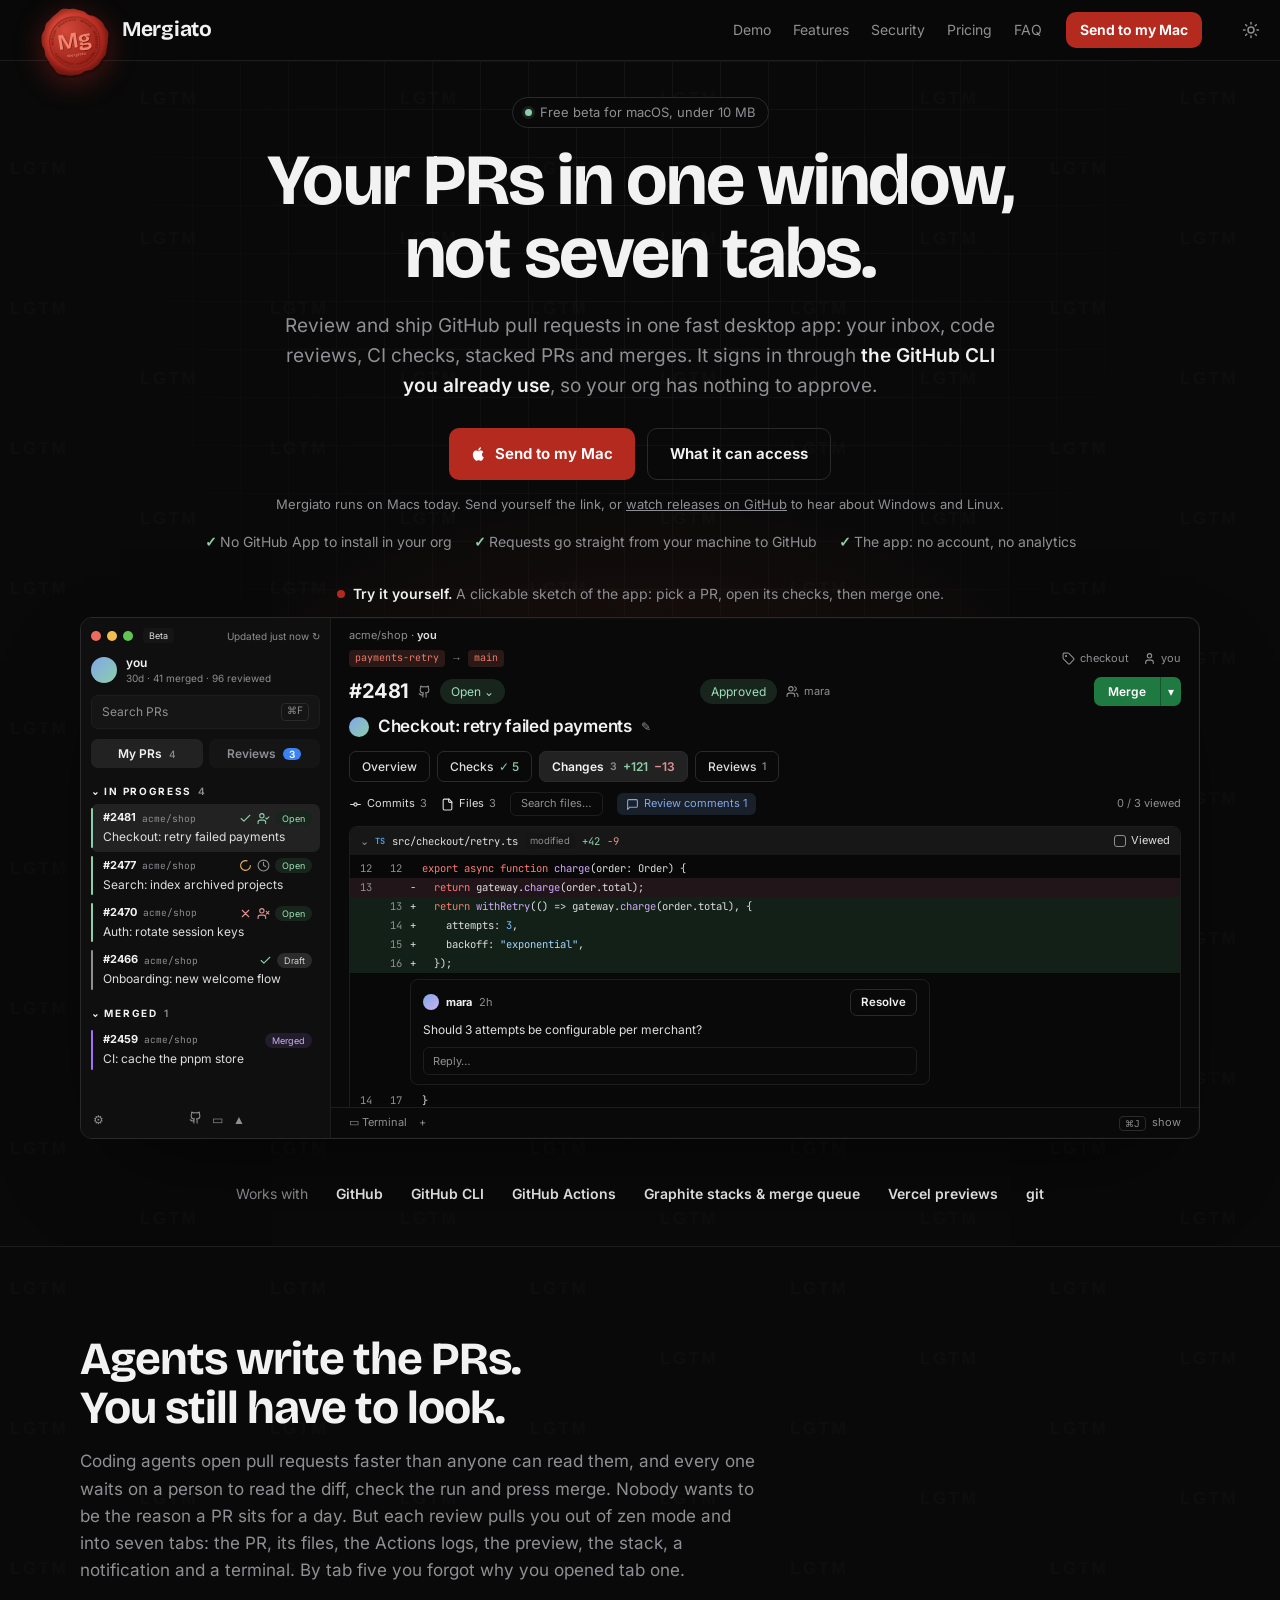
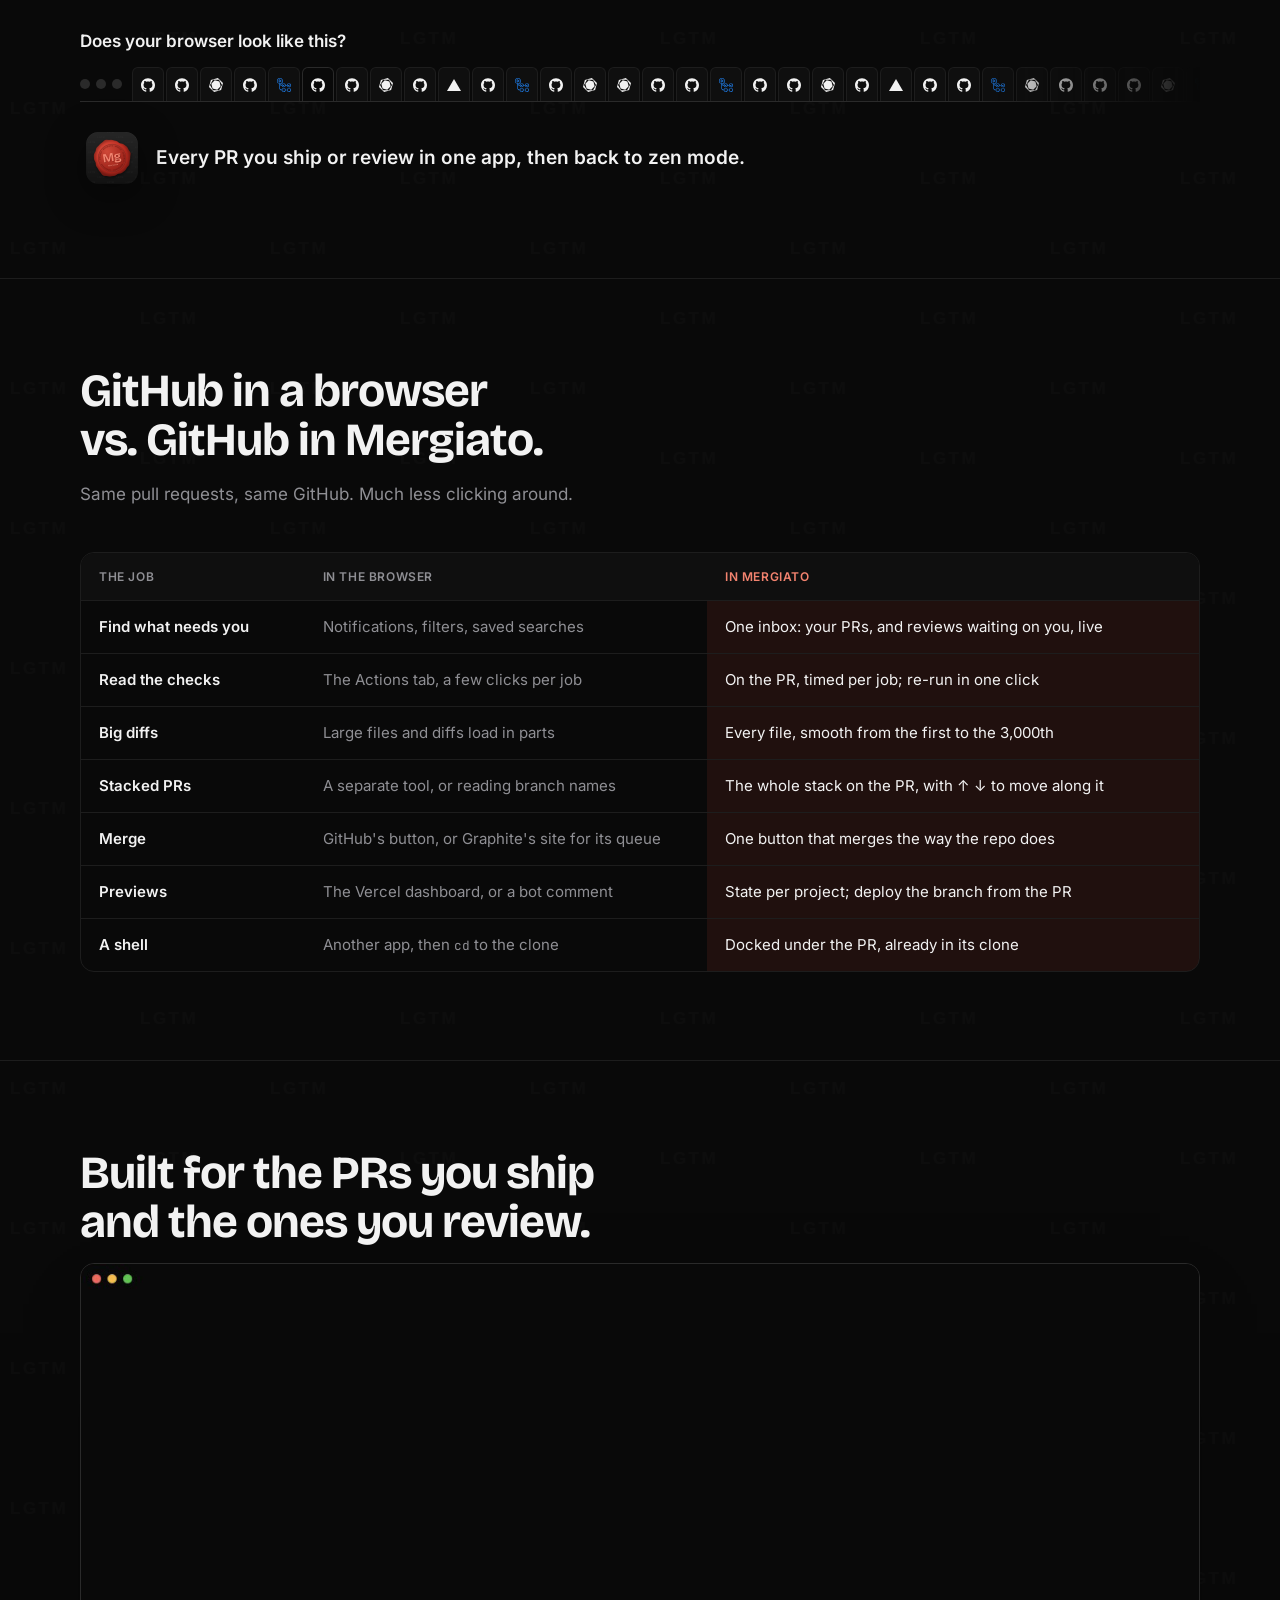
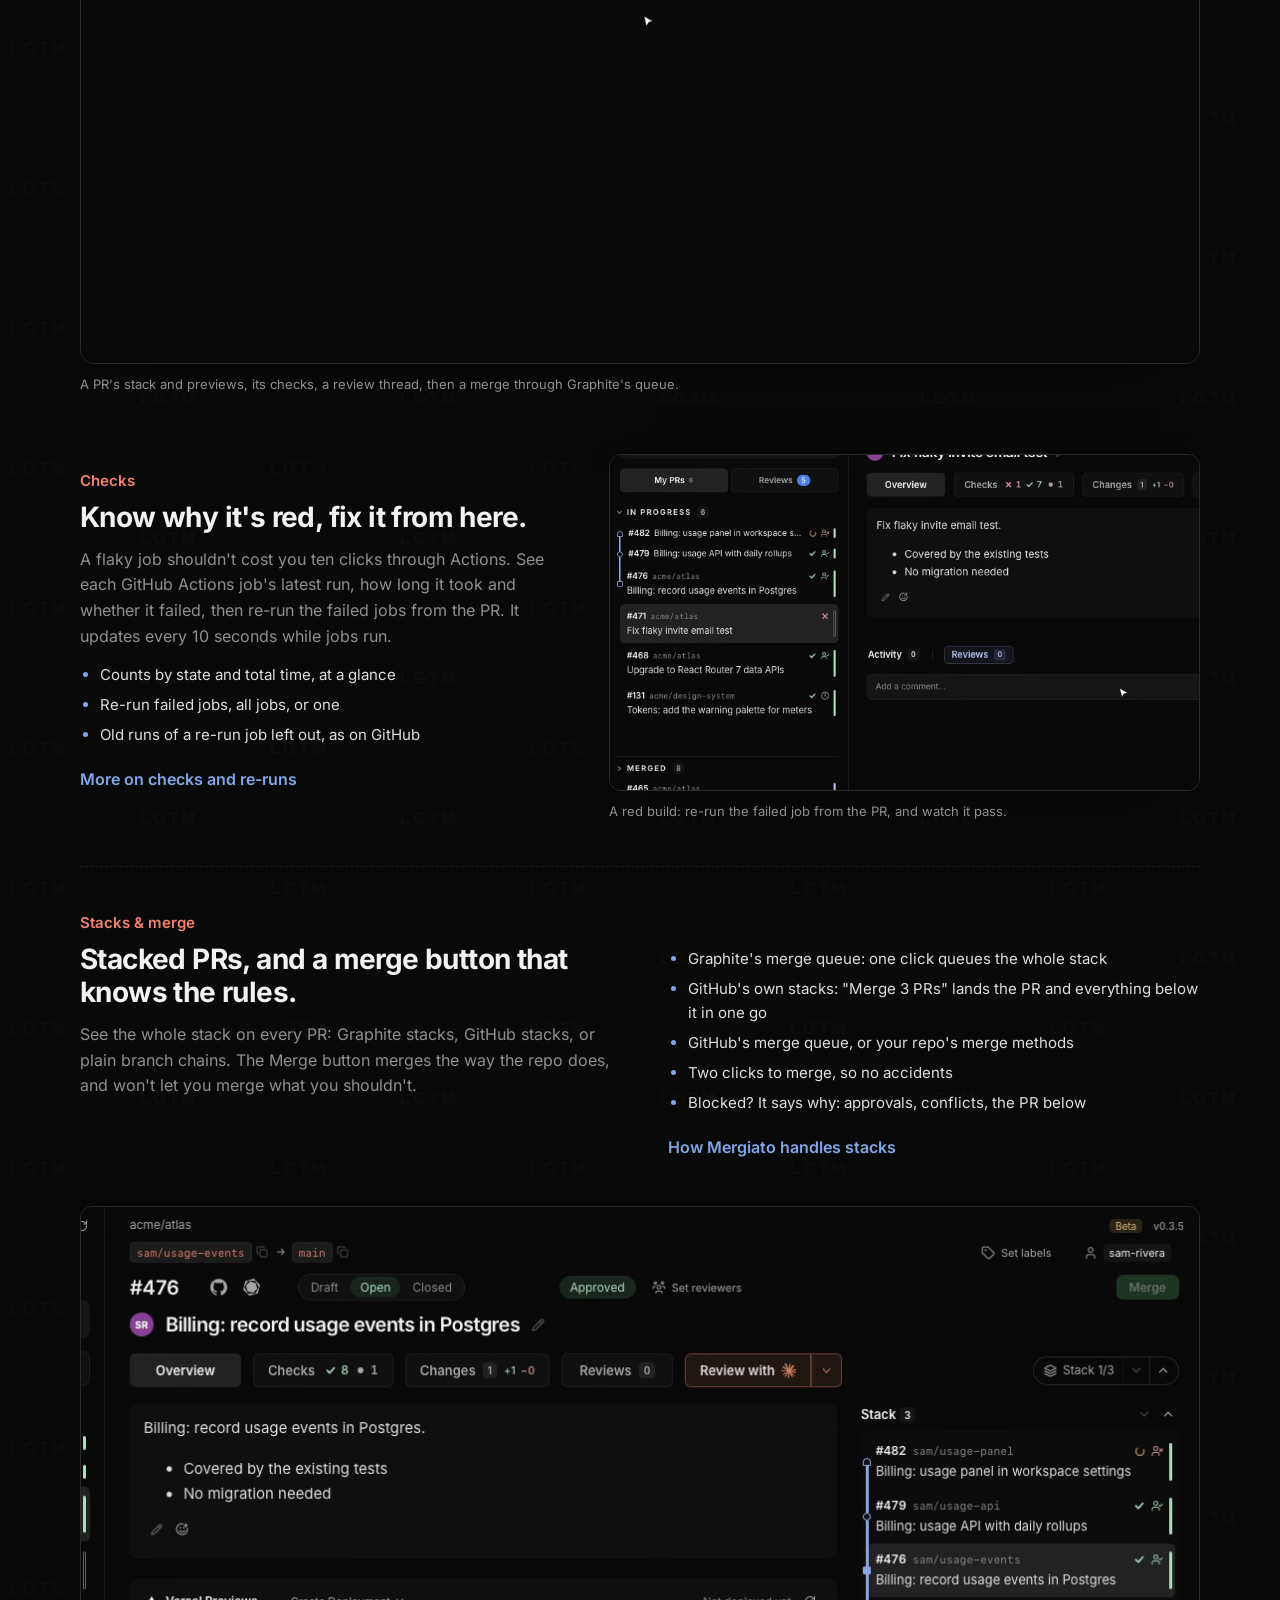
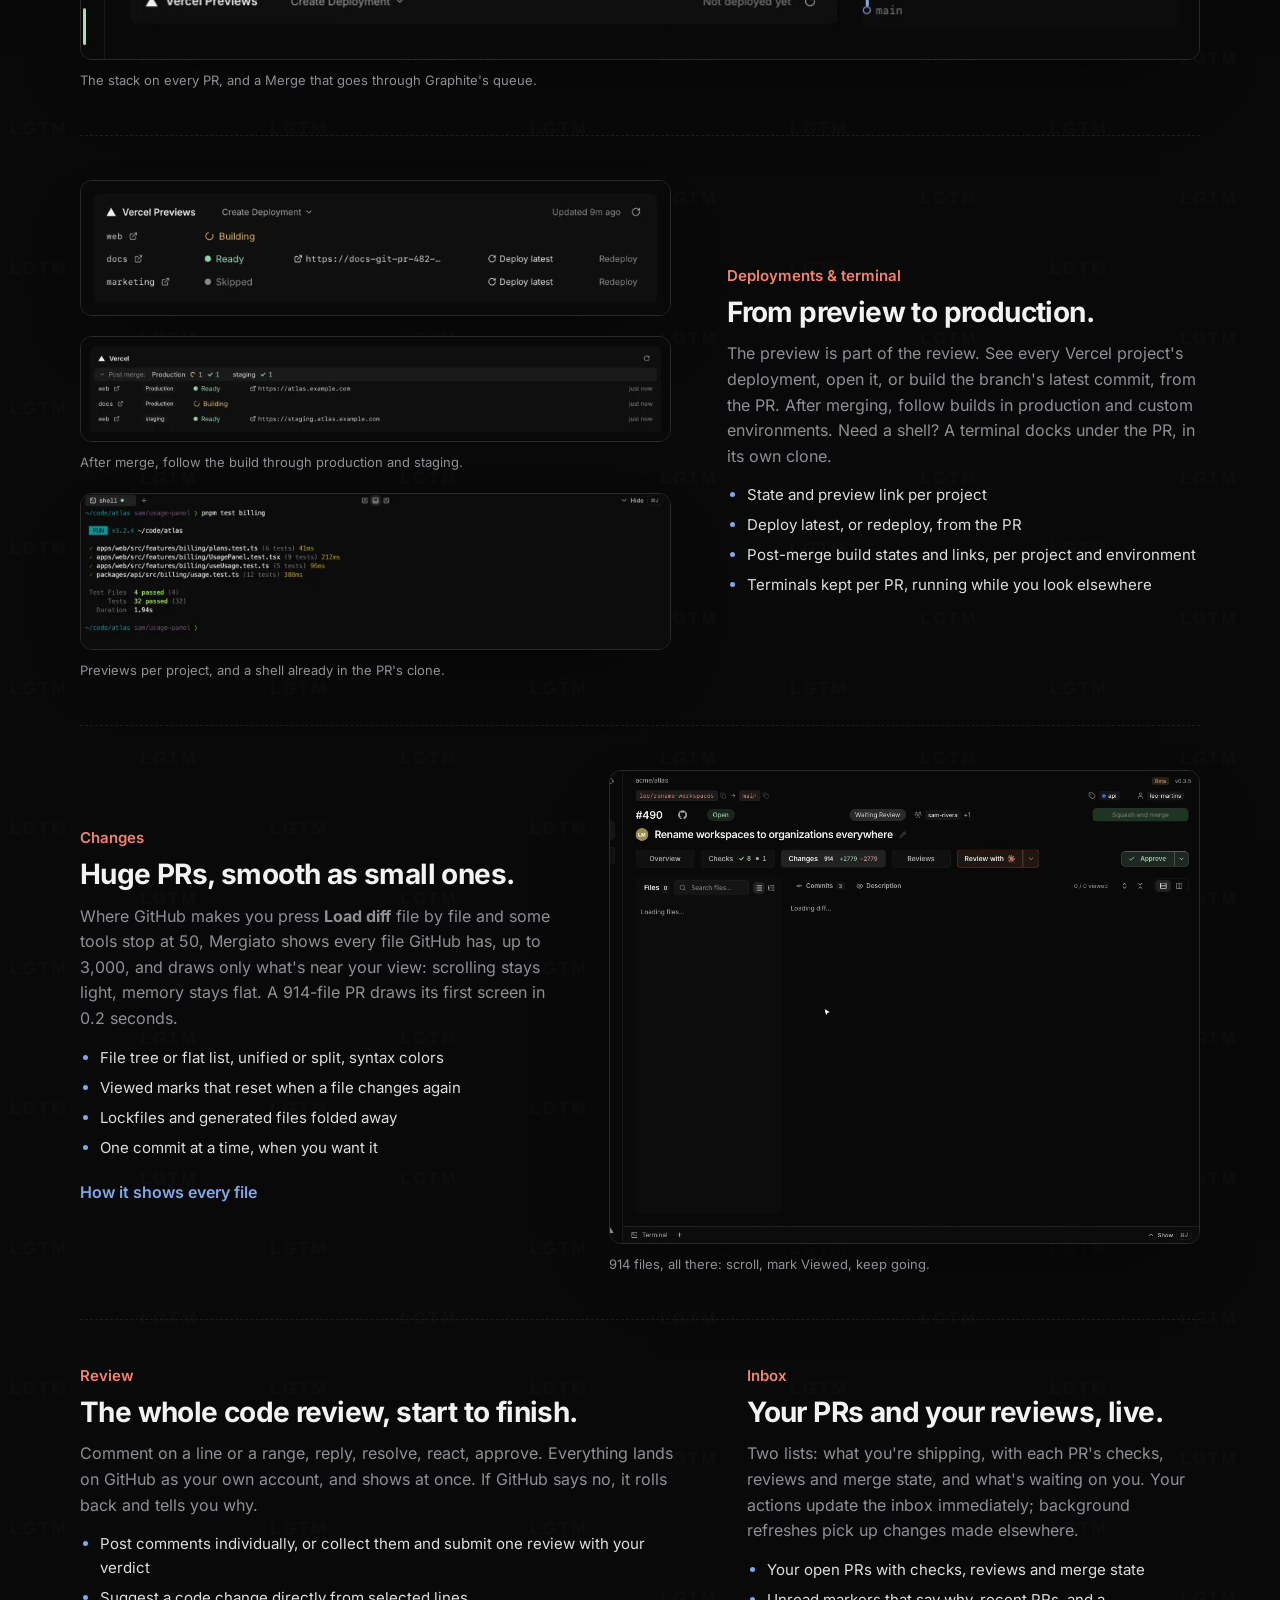
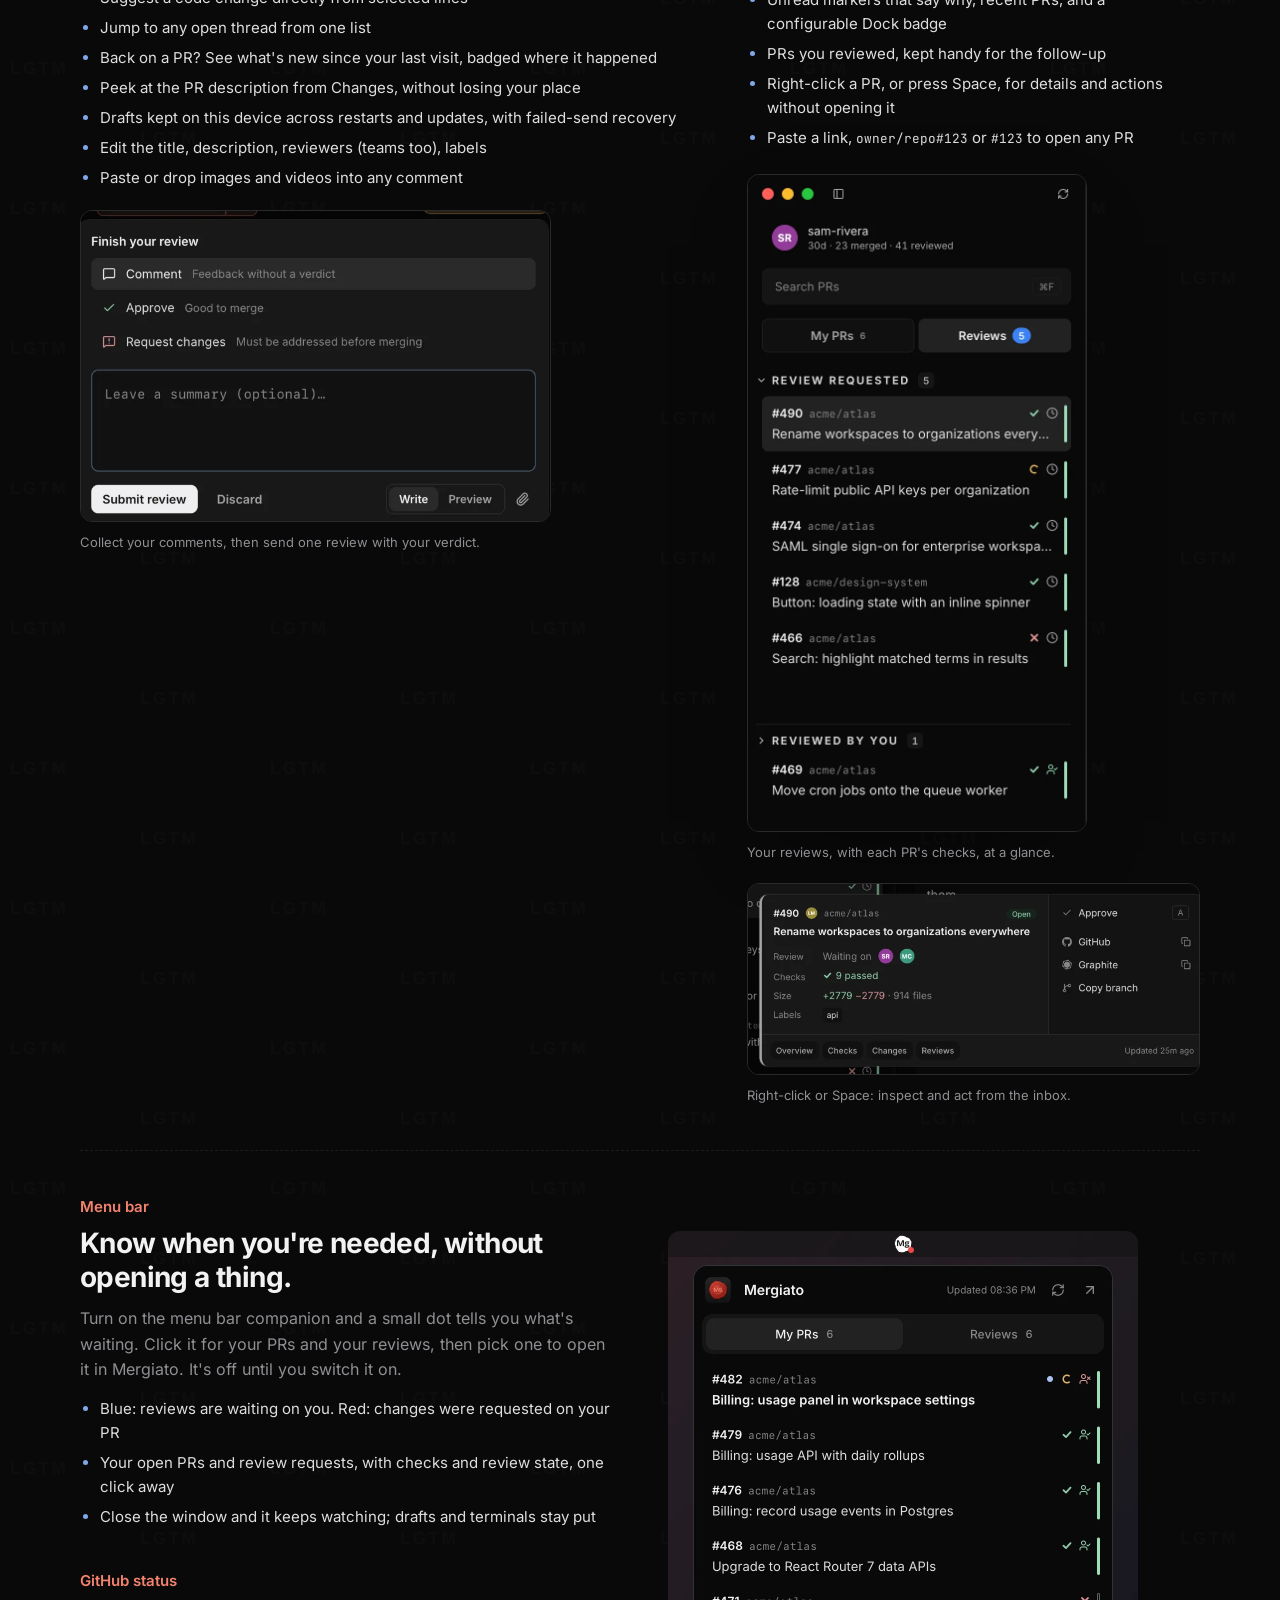
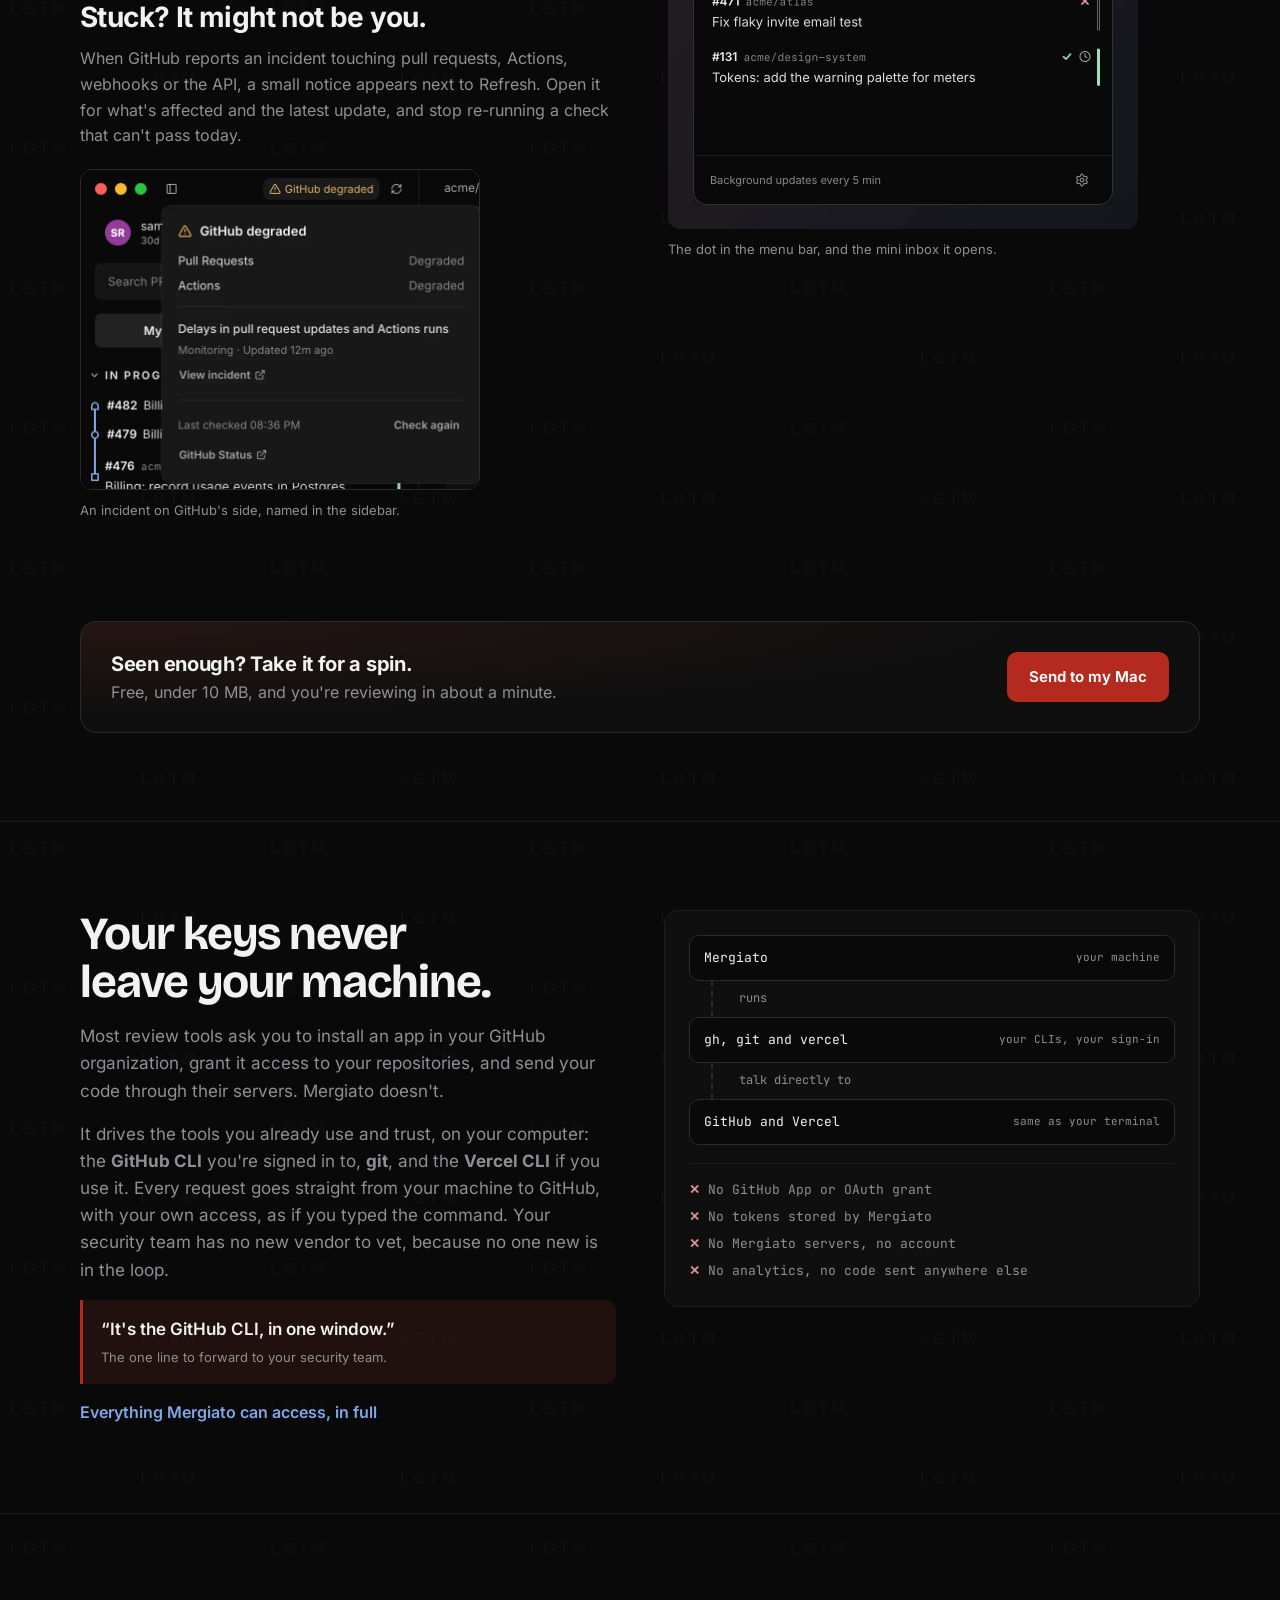
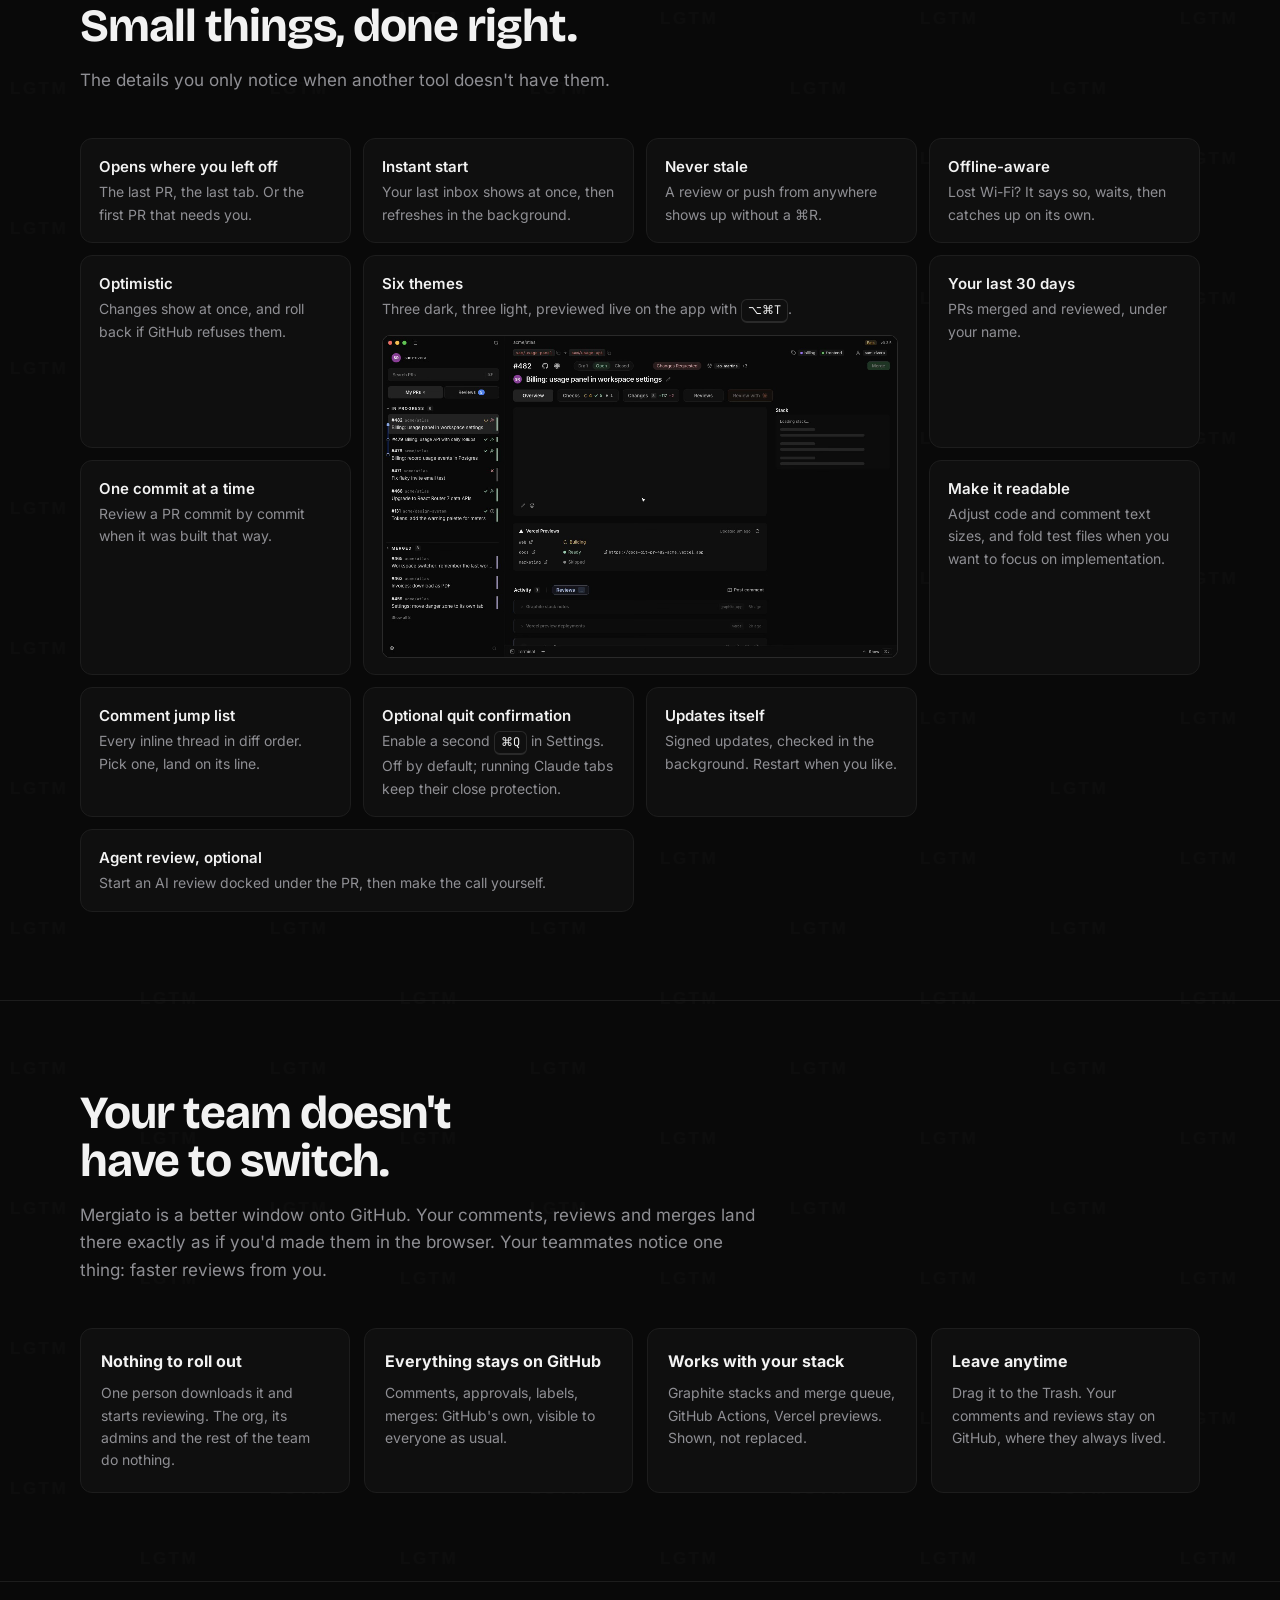
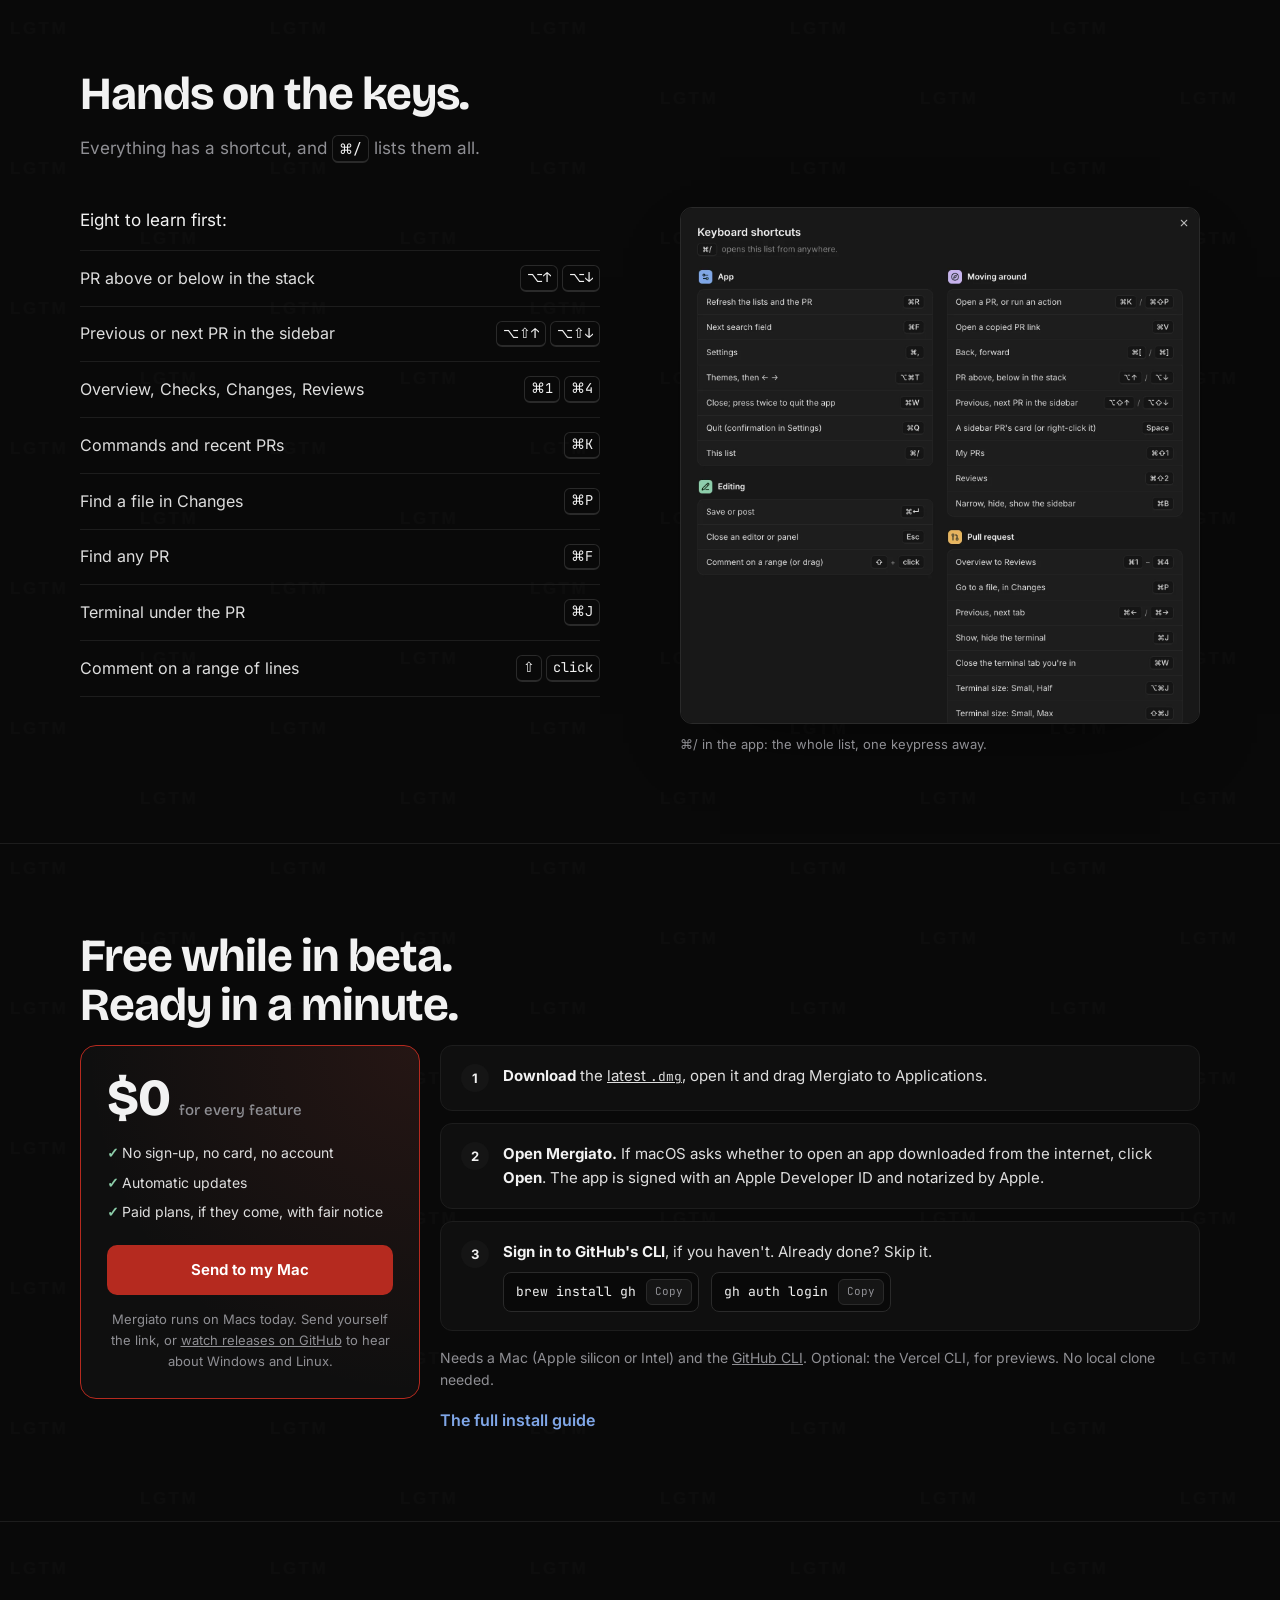
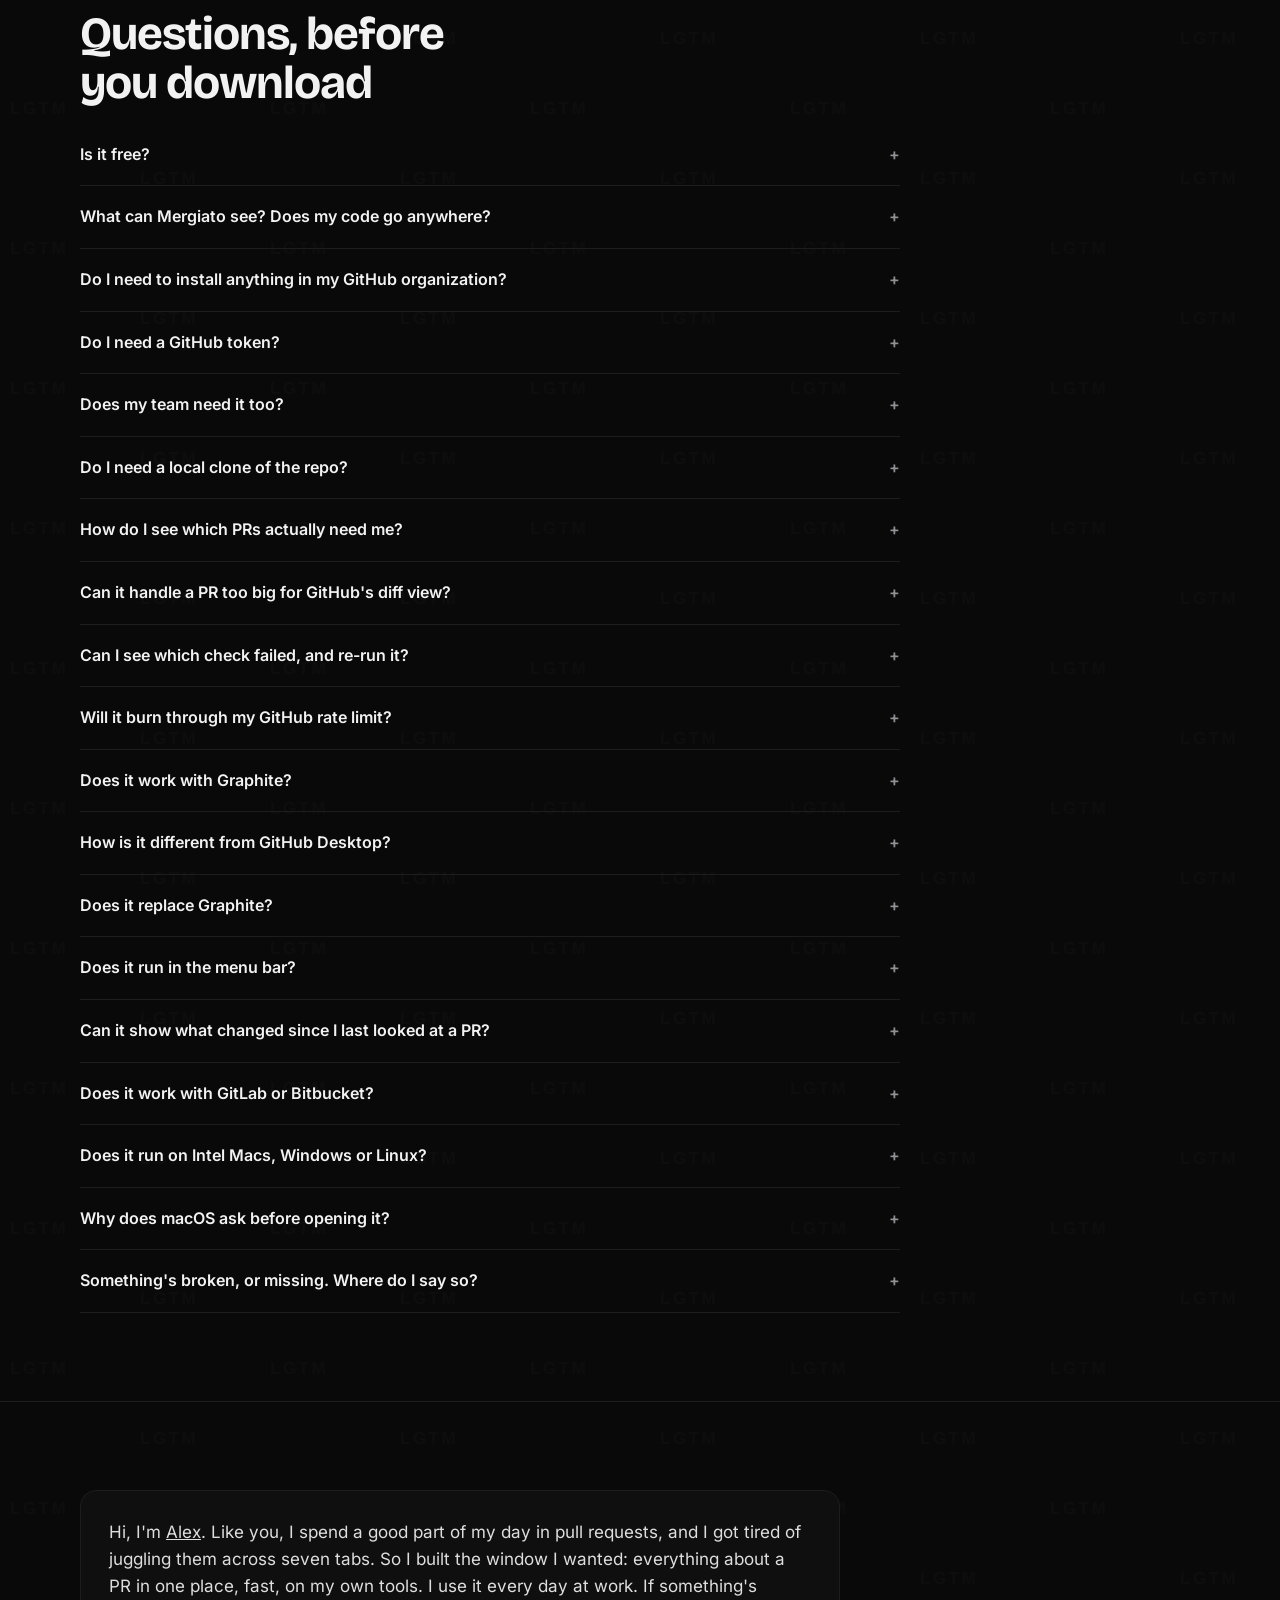
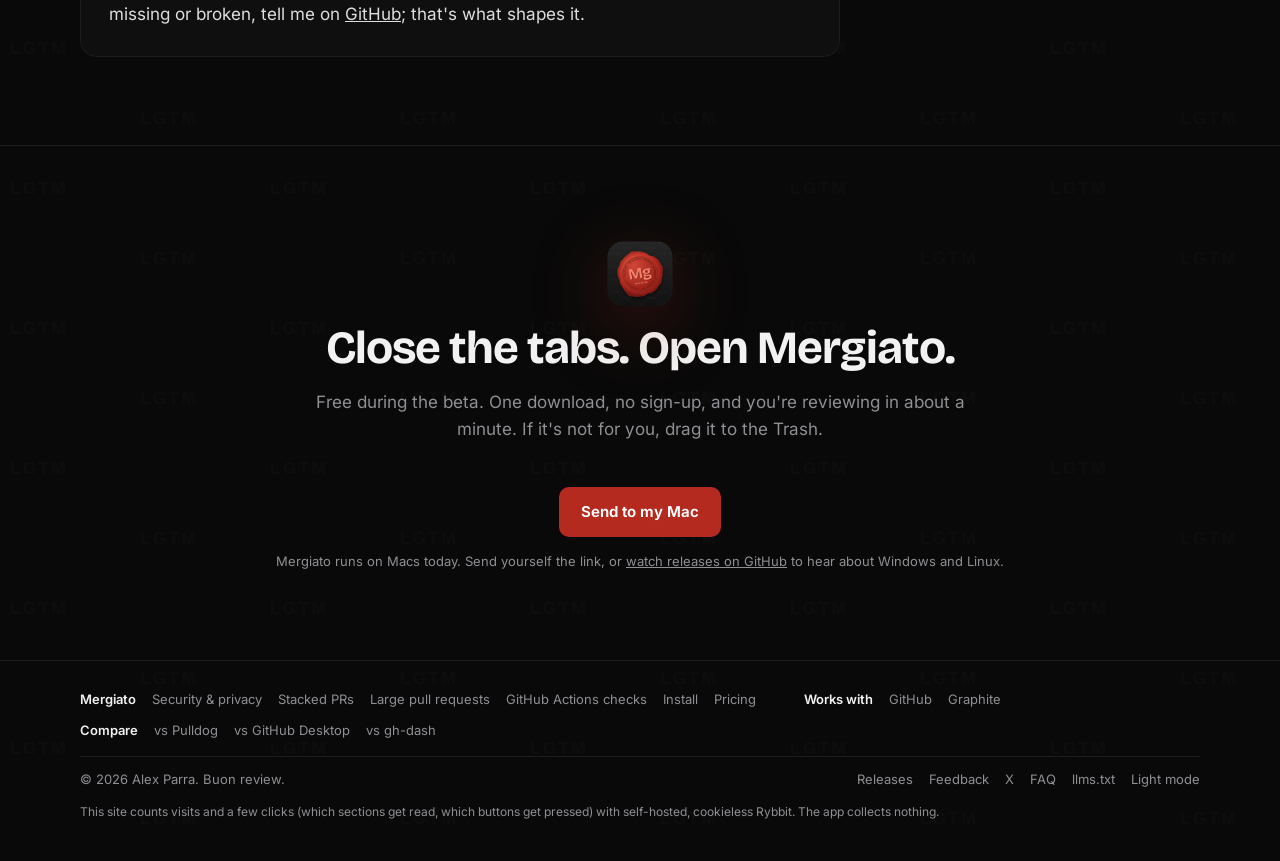
==== commit dc87ec32: "Update site" ====
--- a/index.html
+++ b/index.html
@@ -187,7 +187,8 @@
         "@type": "Person",
         "@id": "https://mergiato.com/#maker",
         "name": "Alex Parra",
-        "url": "https://github.com/alex-parra"
+        "url": "https://alex-parra.com",
+        "sameAs": ["https://github.com/alex-parra", "https://www.linkedin.com/in/alexpds"]
       },
       {
         "@type": "FAQPage",
@@ -1810,9 +1811,10 @@
     <div class="grid max-w-[760px] rounded-2xl border border-edge bg-panel p-7">
       <div>
         <p class="text-[17px] text-body">
-          Hi, I'm Alex. Like you, I spend a good part of my day in pull requests, and I got tired of juggling them
-          across seven tabs. So I built the window I wanted: everything about a PR in one place, fast, on my own tools.
-          I use it every day at work. If something's missing or broken, tell me on
+          Hi, I'm <a class="underline" href="https://alex-parra.com">Alex</a>. Like you, I spend a good part of my day
+          in pull requests, and I got tired of juggling them across seven tabs. So I built the window I wanted:
+          everything about a PR in one place, fast, on my own tools. I use it every day at work. If something's missing
+          or broken, tell me on
           <a class="underline" href="https://github.com/alex-parra/mergiato-pull-request-app/issues">GitHub</a>; that's
           what shapes it.
         </p>
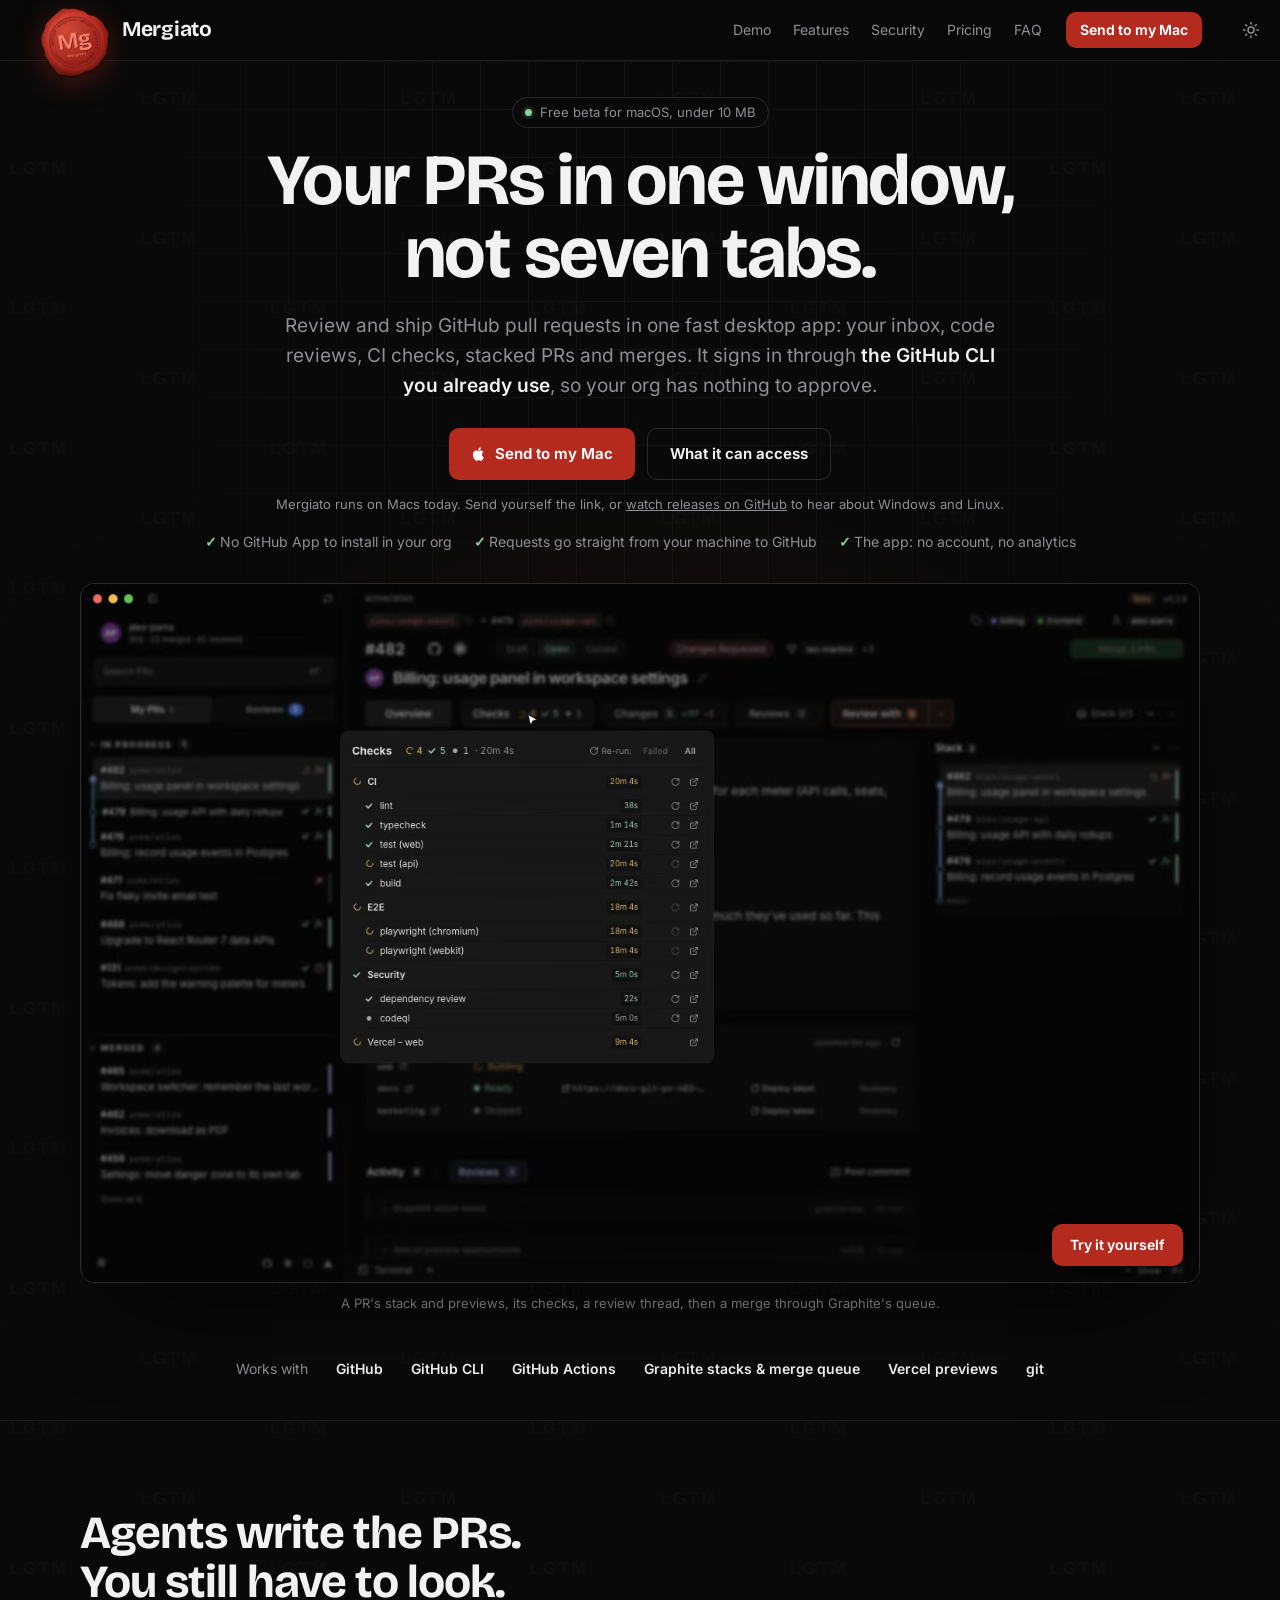
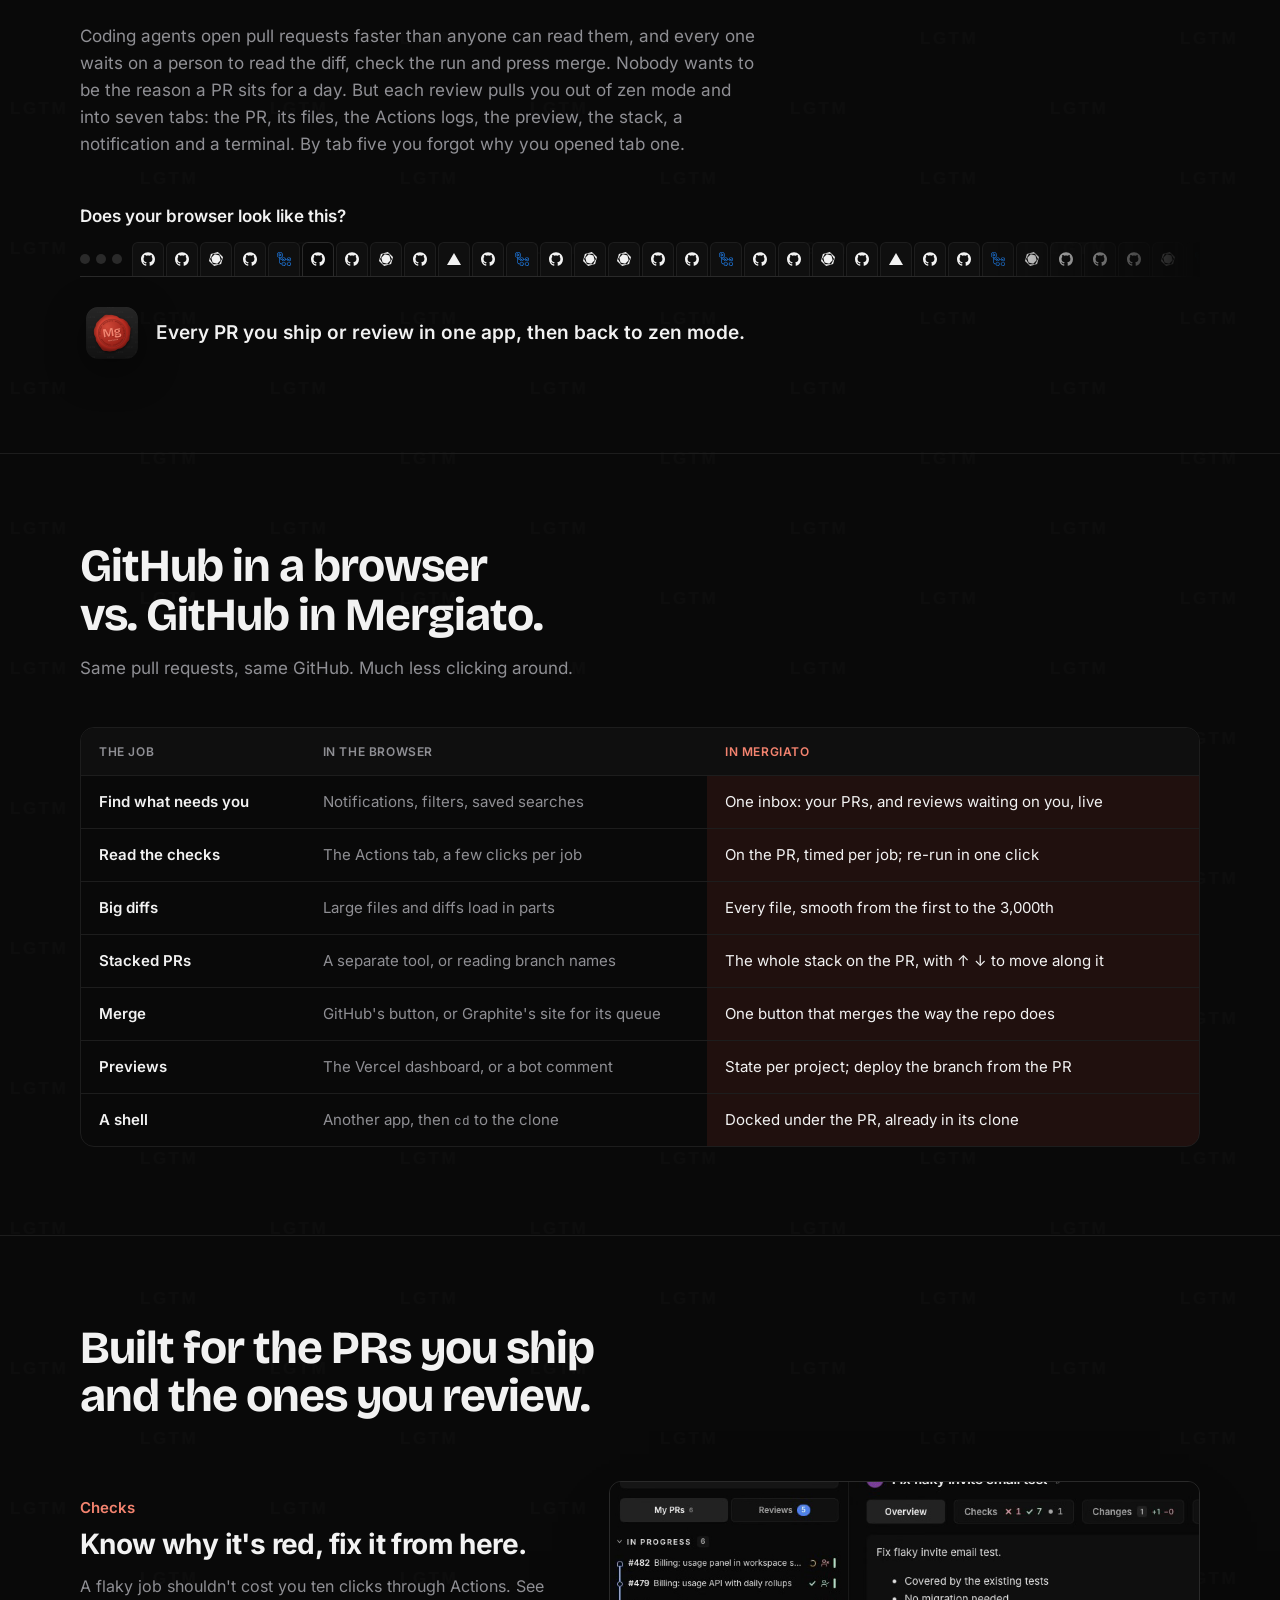
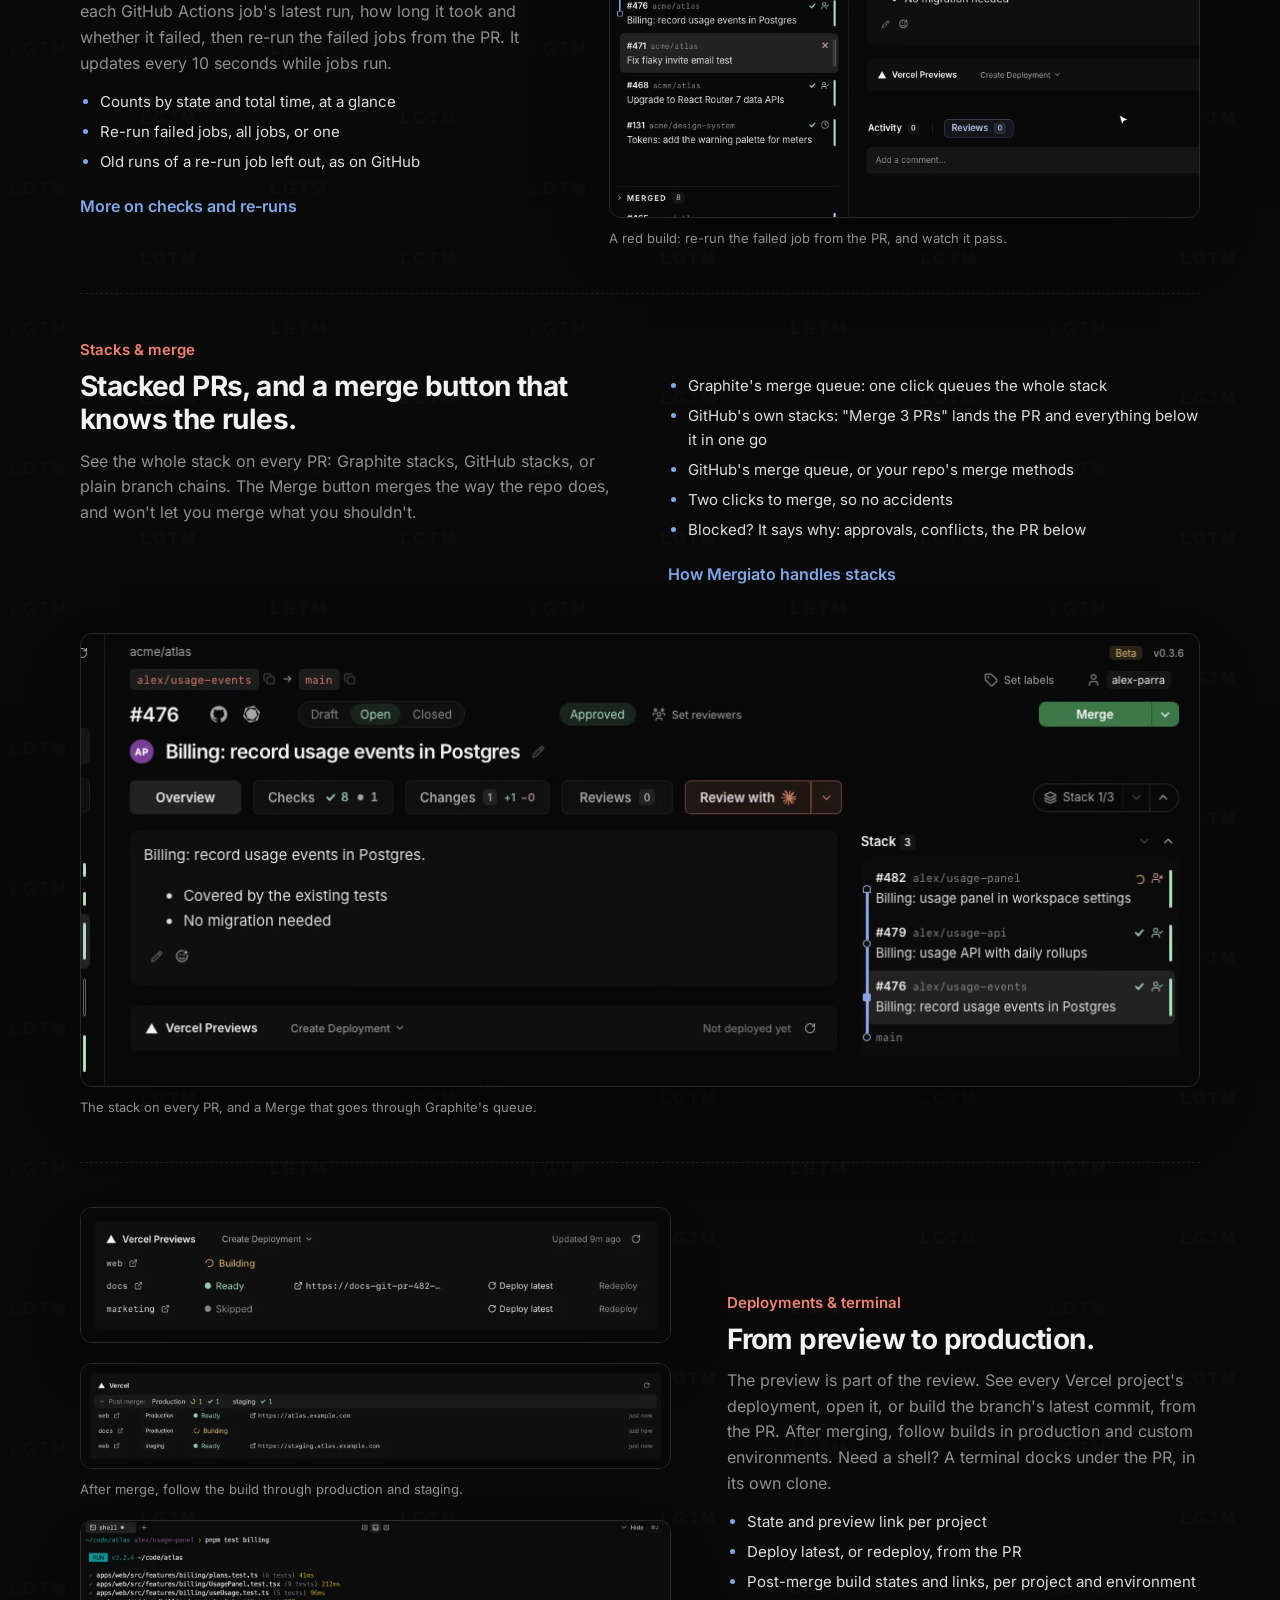
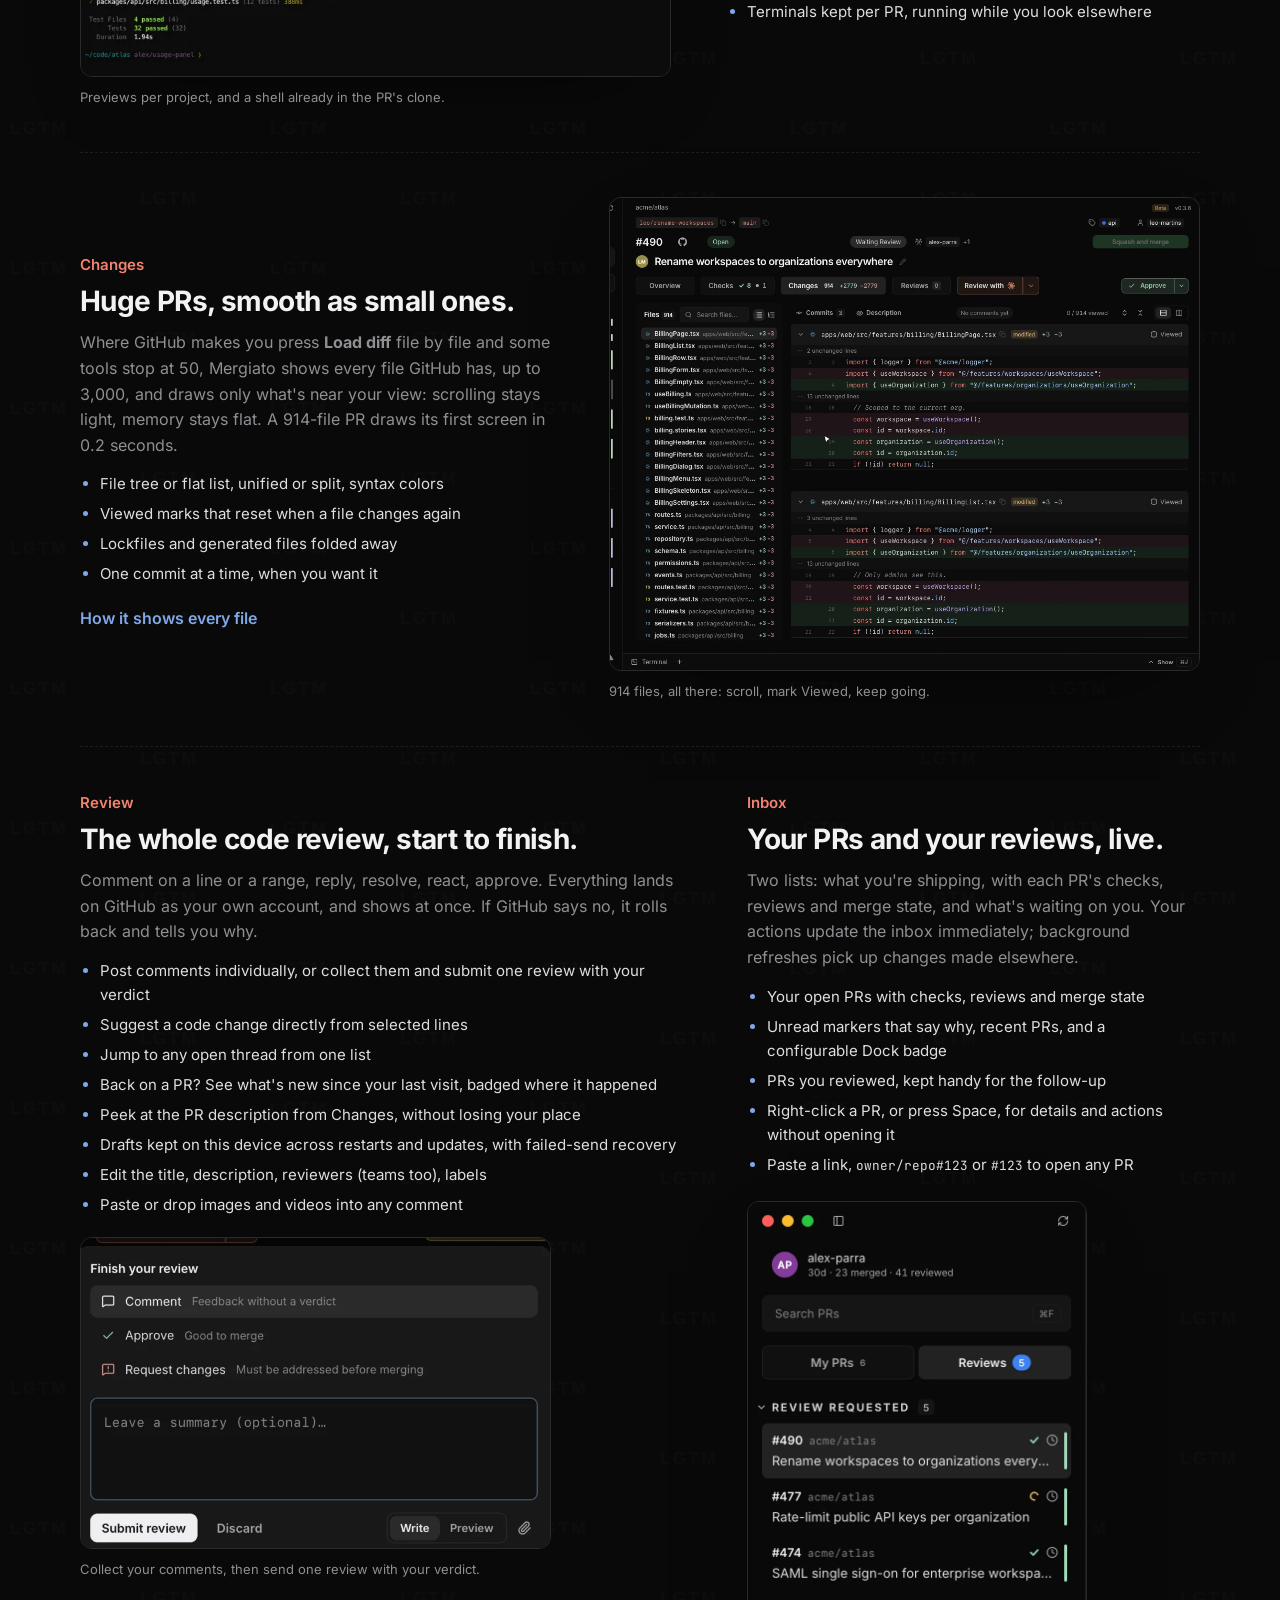
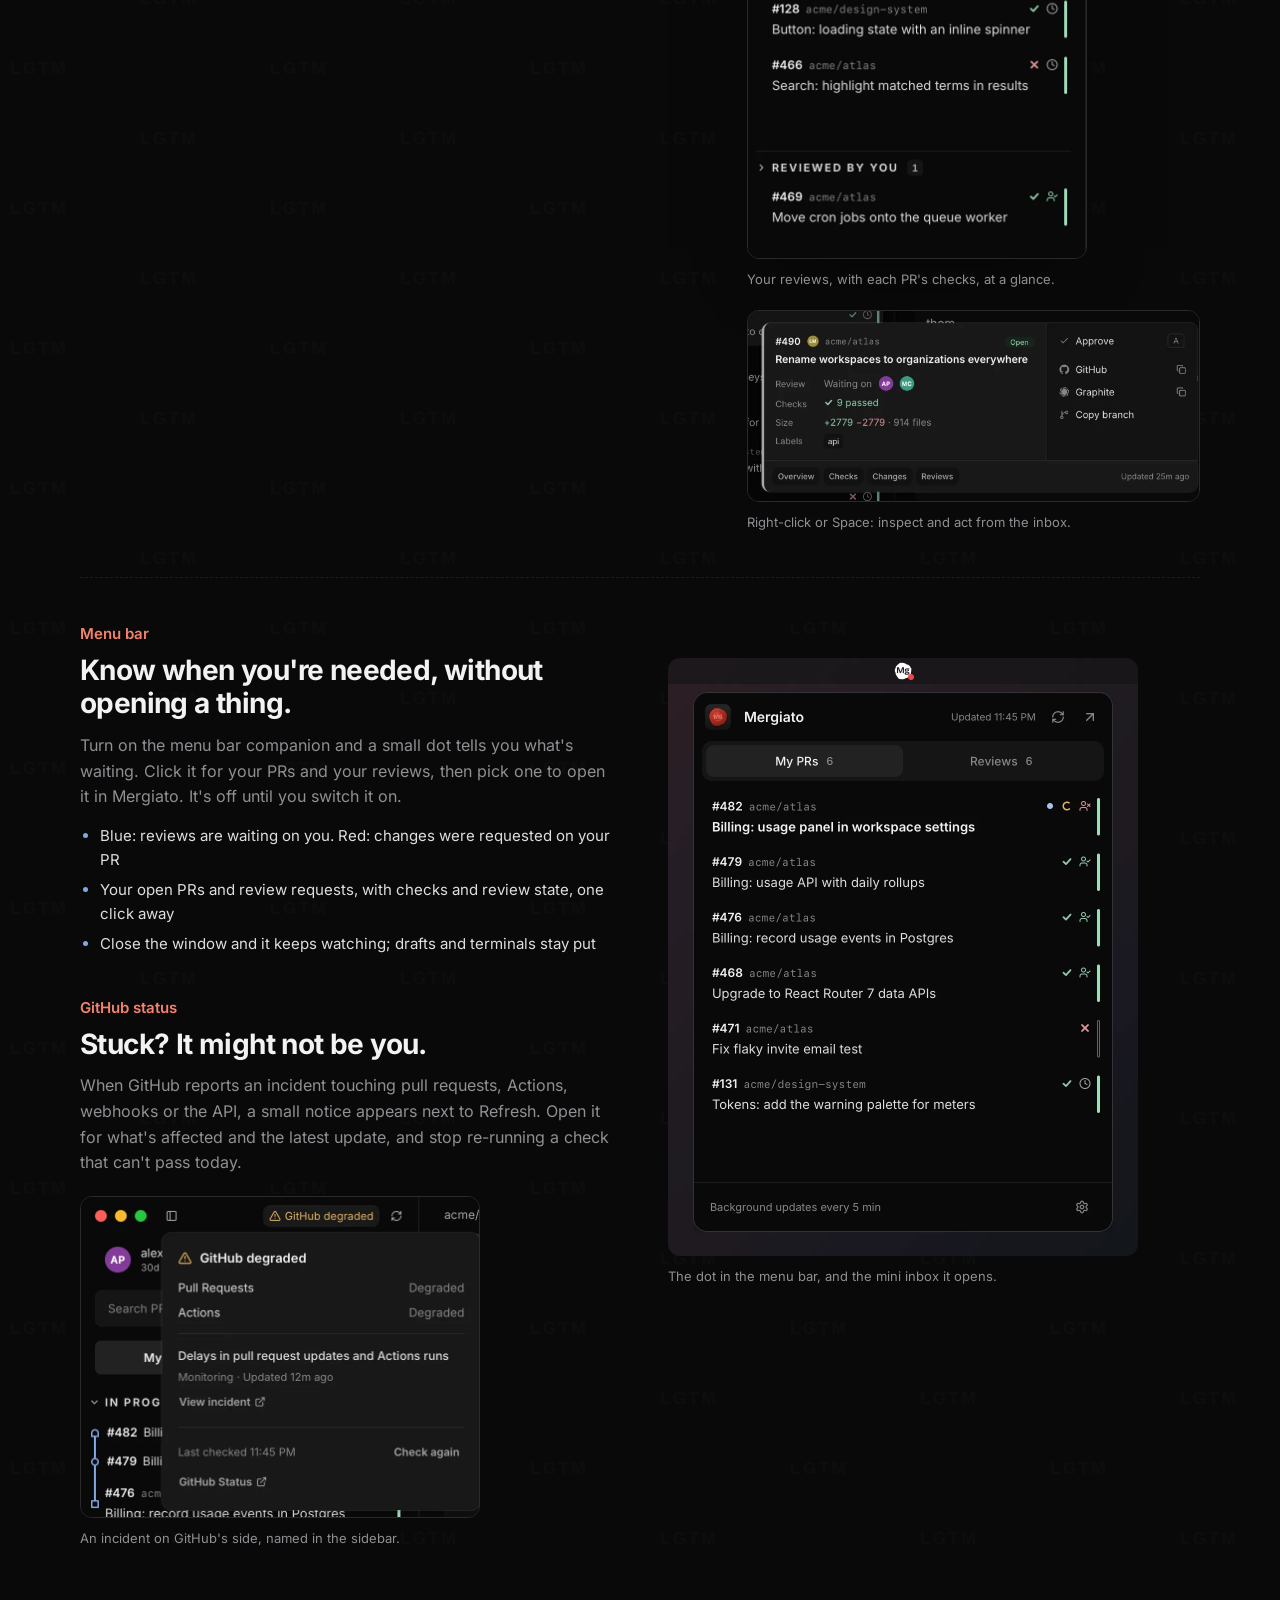
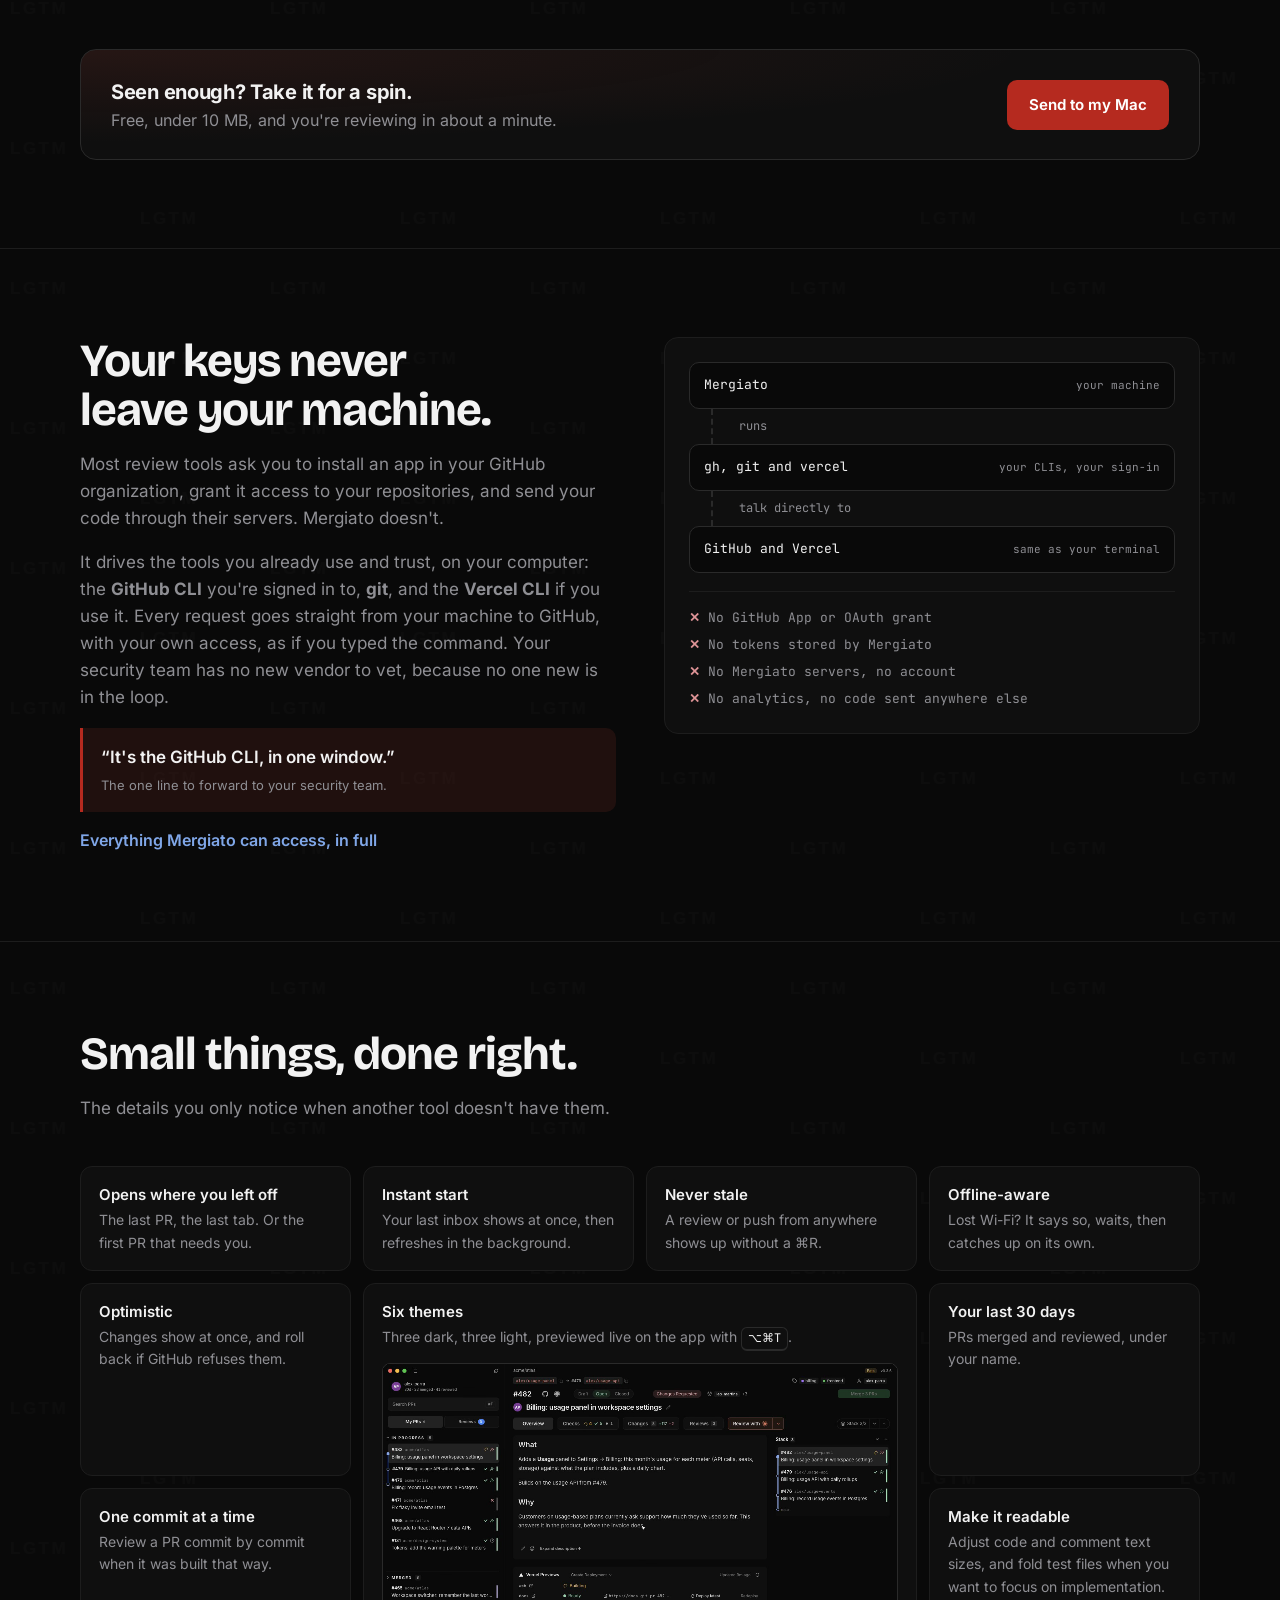
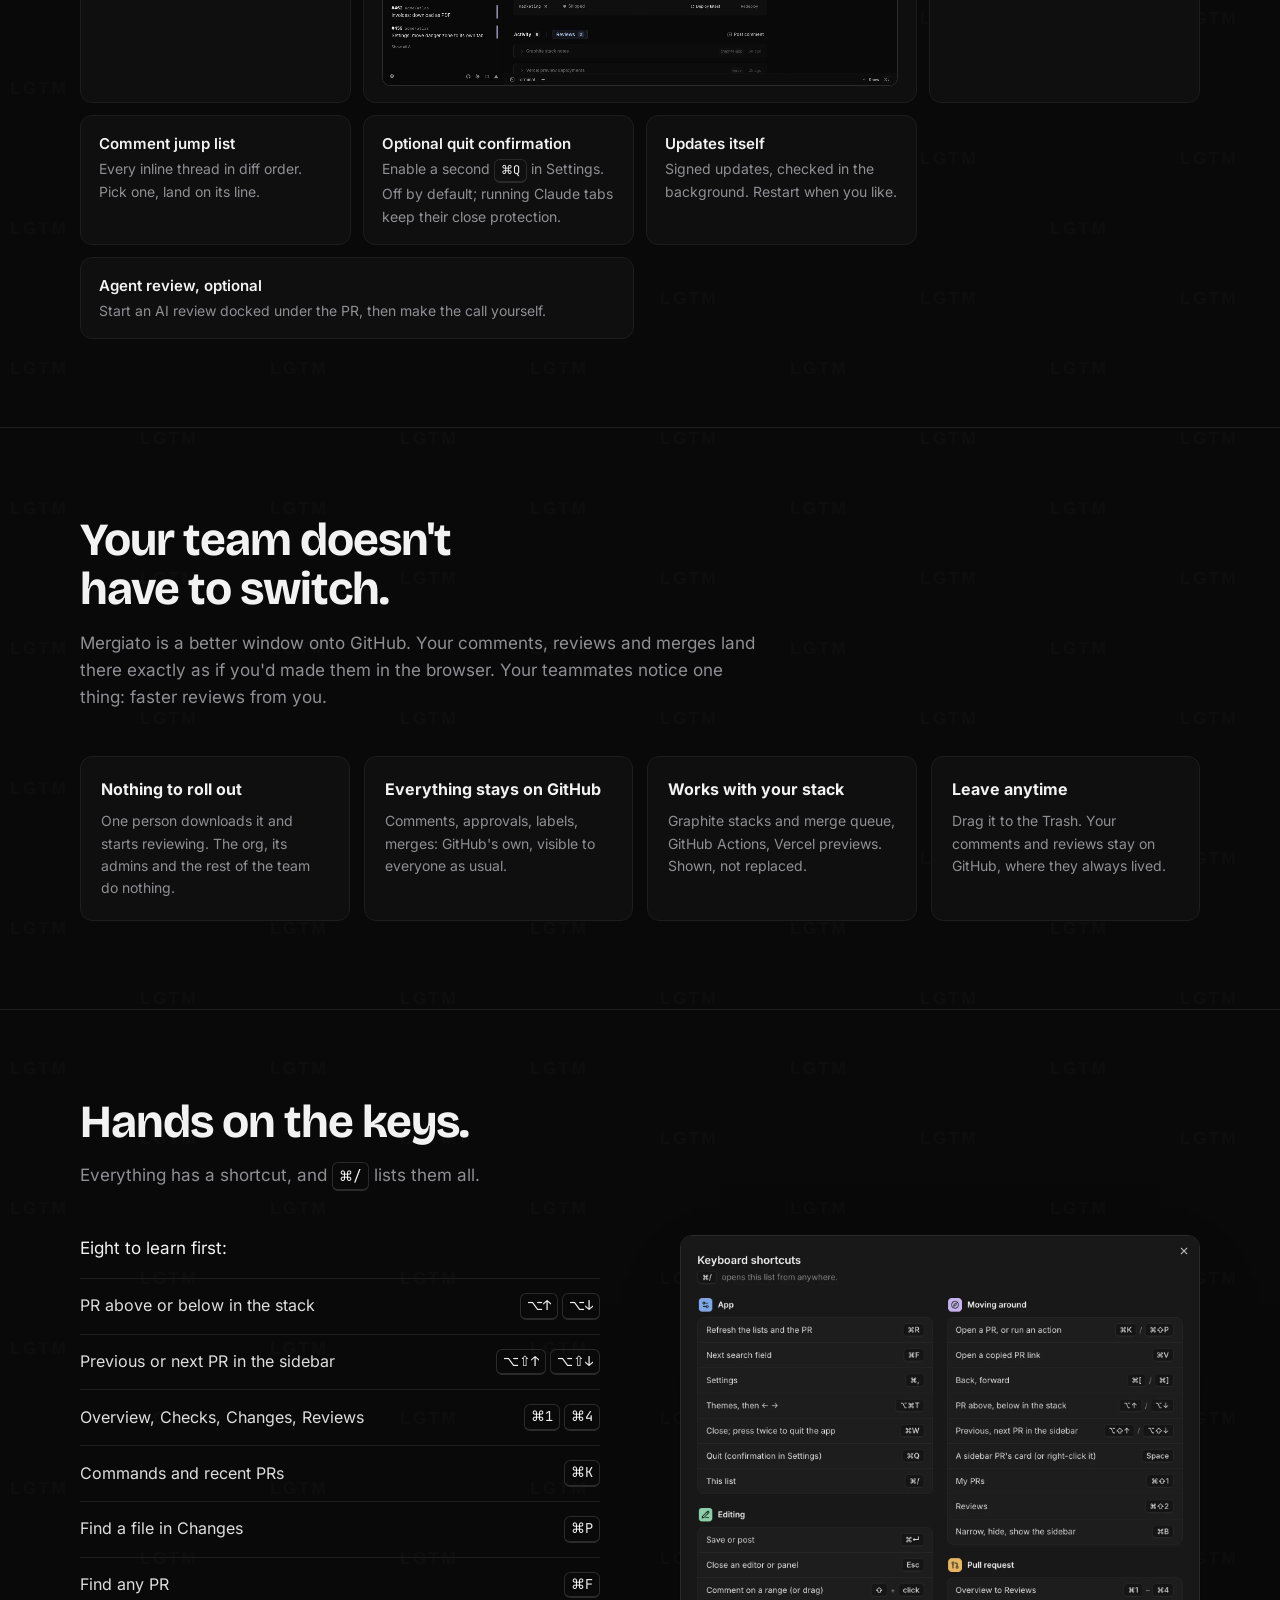
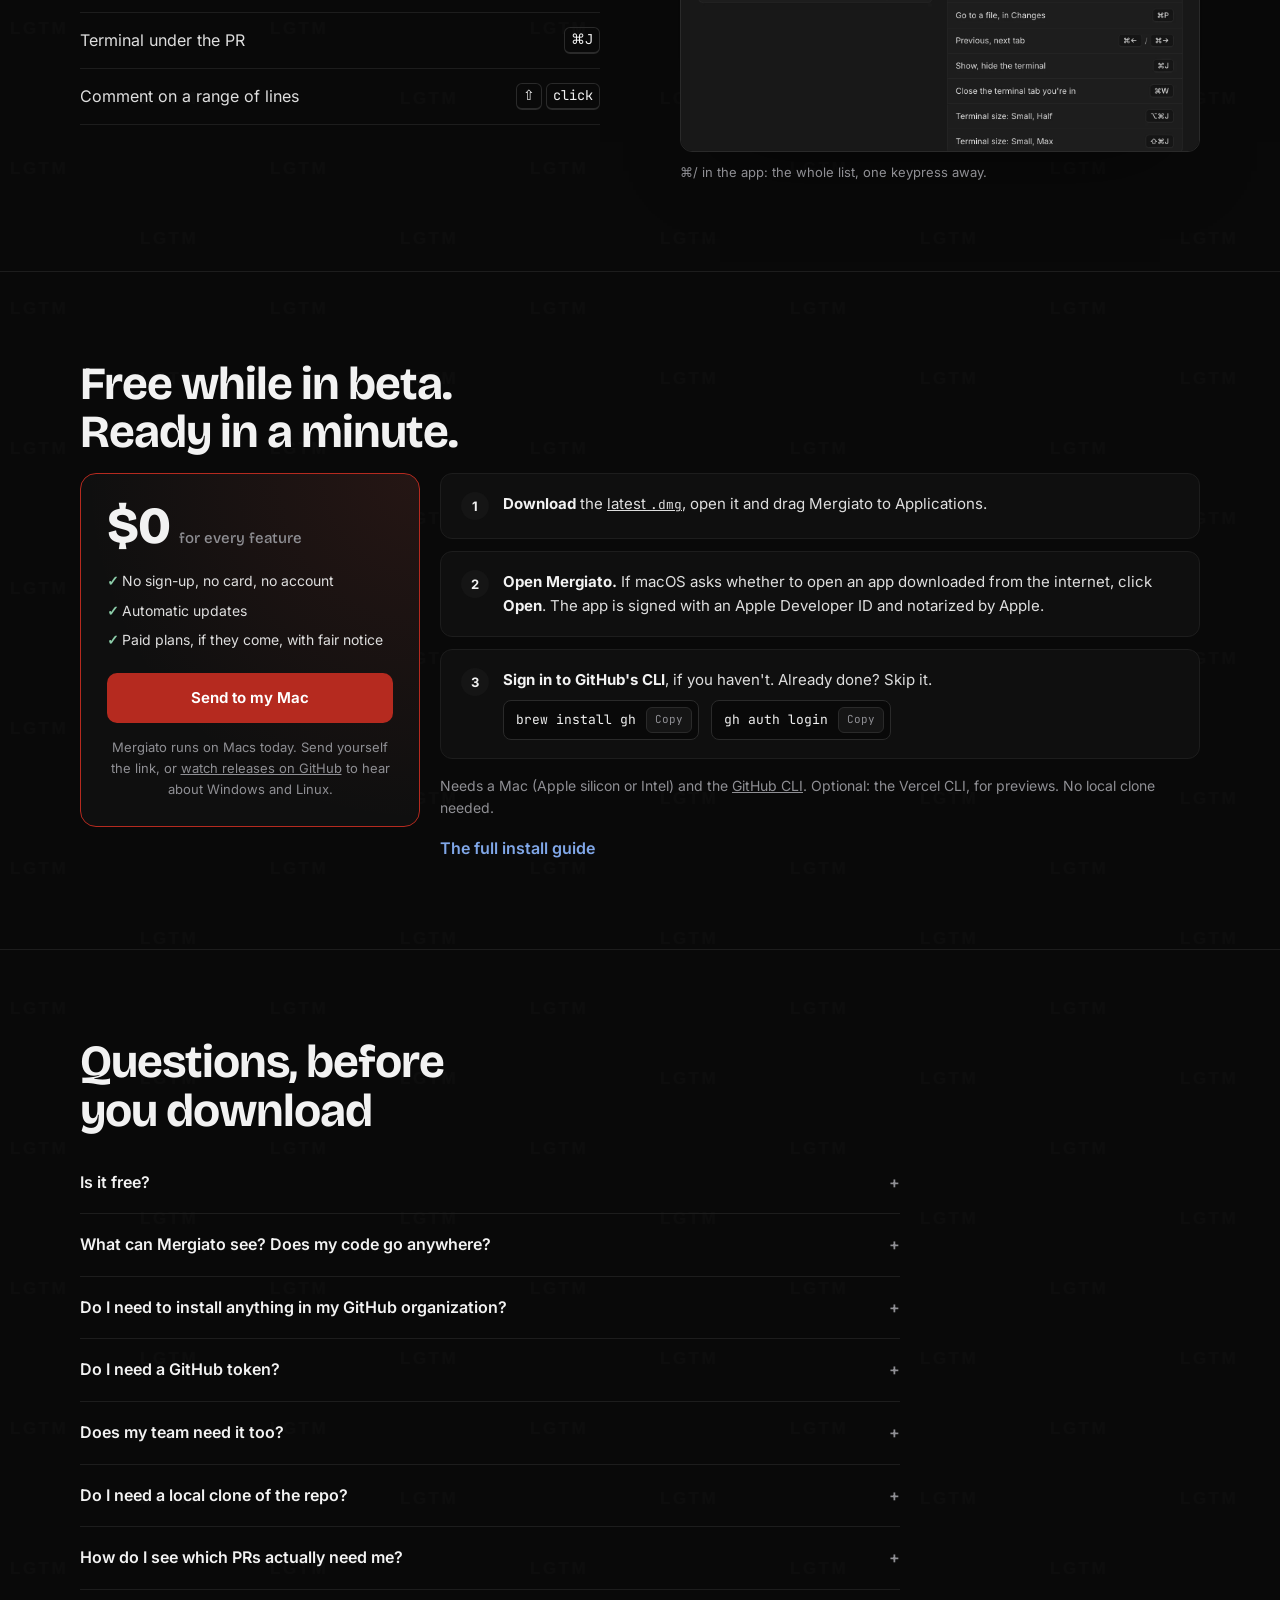
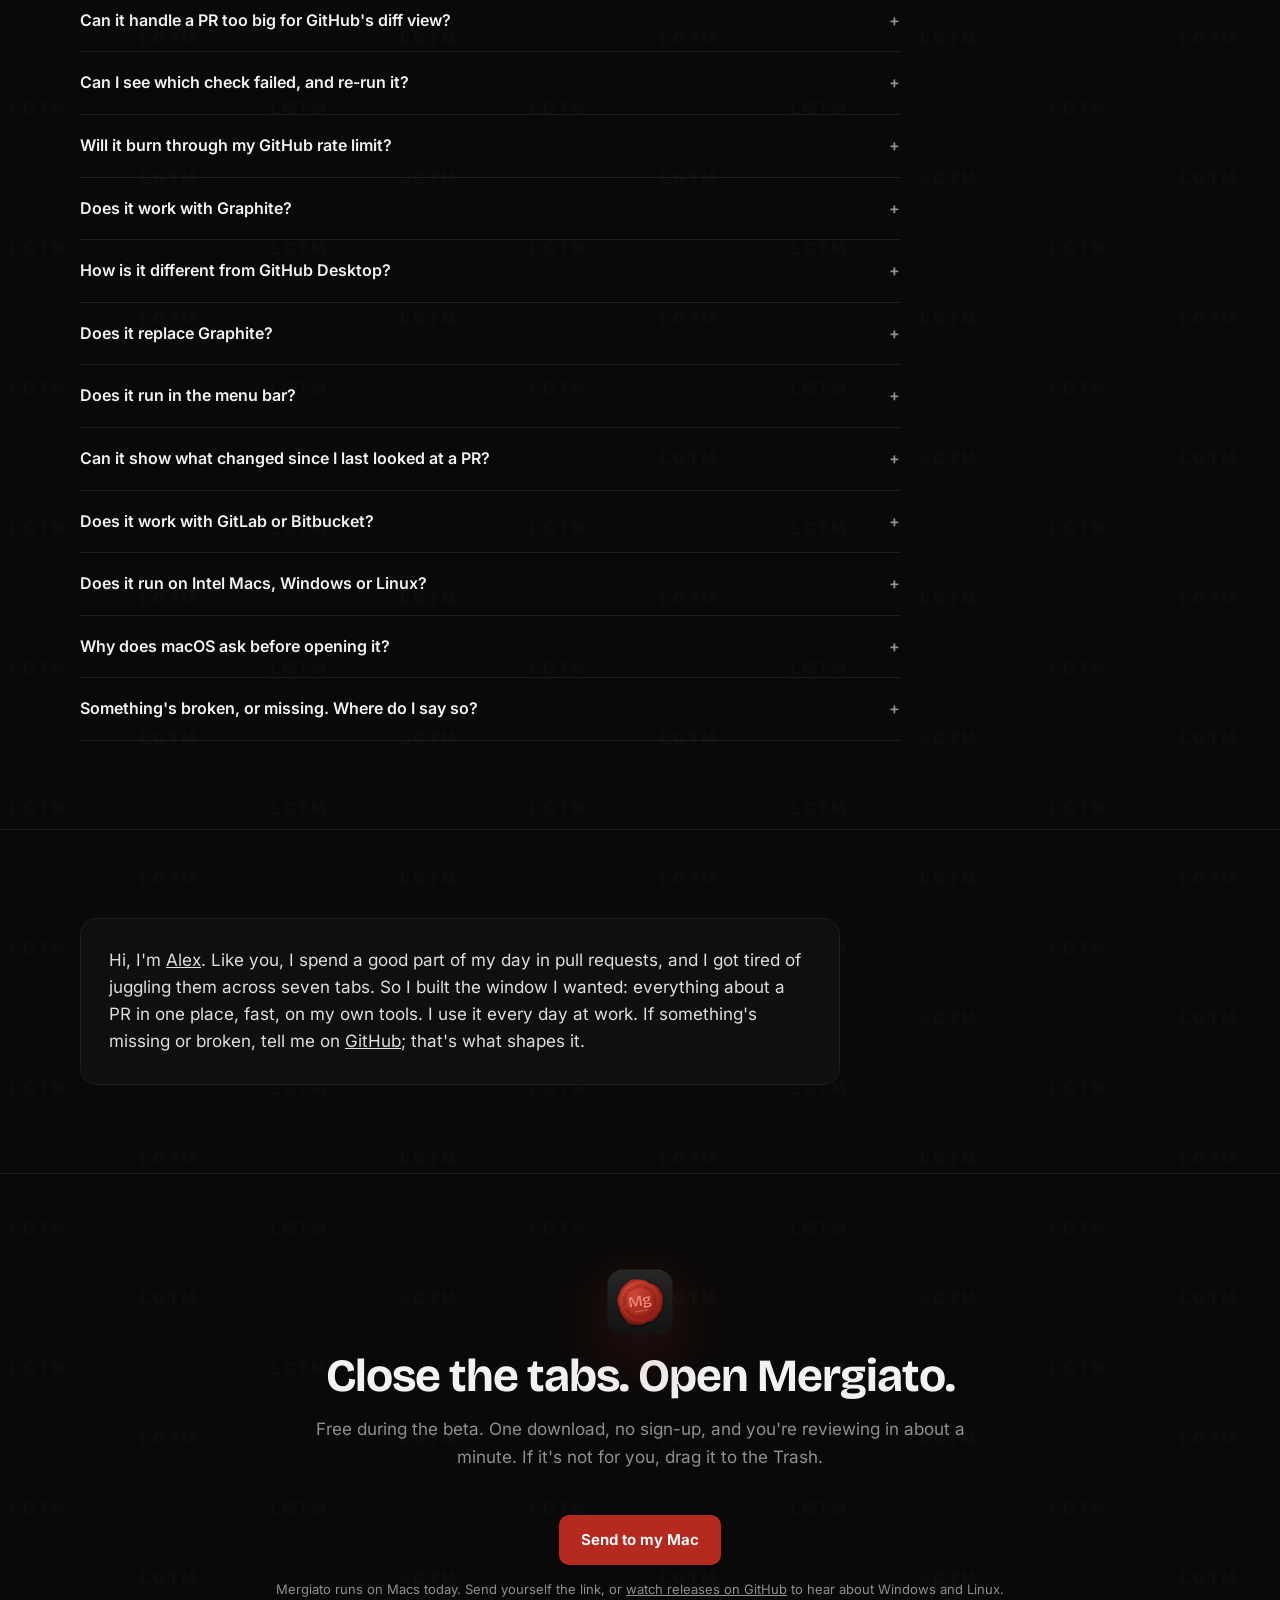
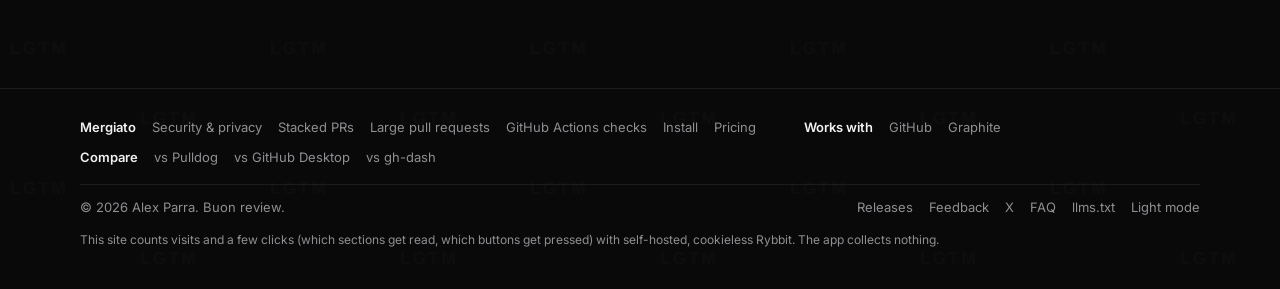
==== commit 14a802b3: "Update site" ====
--- a/index.html
+++ b/index.html
@@ -13,7 +13,7 @@
     <meta property="og:url" content="https://mergiato.com/" />
     <meta property="og:title" content="Mergiato · Your PRs in one window, not seven tabs" />
     <meta property="og:description" content="Spend less time navigating GitHub and more time deciding what to ship. A free desktop app for GitHub pull requests that runs on your own GitHub CLI." />
-    <meta property="og:image" content="https://mergiato.com/og/home.jpg?v=70c817fa" />
+    <meta property="og:image" content="https://mergiato.com/og/home.jpg?v=a6467a25" />
     <meta property="og:image:width" content="1200" />
     <meta property="og:image:height" content="630" />
     <meta property="og:image:alt" content="Mergiato: your PRs in one window, not seven tabs." />
@@ -21,7 +21,7 @@
     <meta name="twitter:site" content="@mergiato" />
     <meta name="twitter:title" content="Mergiato · Your PRs in one window, not seven tabs" />
     <meta name="twitter:description" content="Spend less time navigating GitHub and more time deciding what to ship. A free desktop app for GitHub pull requests that runs on your own GitHub CLI." />
-    <meta name="twitter:image" content="https://mergiato.com/og/home.jpg?v=70c817fa" />
+    <meta name="twitter:image" content="https://mergiato.com/og/home.jpg?v=a6467a25" />
     <meta name="theme-color" content="#090909" />
     <link rel="icon" href="/favicon.png" />
     <link rel="apple-touch-icon" href="/icon.png" />
@@ -38,7 +38,7 @@
     />
     <style>
       /*! tailwindcss v4.3.3 | MIT License | https://tailwindcss.com */
-@layer properties{@supports (((-webkit-hyphens:none)) and (not (margin-trim:inline))) or ((-moz-orient:inline) and (not (color:rgb(from red r g b)))){*,:before,:after,::backdrop{--tw-translate-x:0;--tw-translate-y:0;--tw-translate-z:0;--tw-space-y-reverse:0;--tw-border-style:solid;--tw-leading:initial;--tw-font-weight:initial;--tw-tracking:initial;--tw-shadow:0 0 #0000;--tw-shadow-color:initial;--tw-shadow-alpha:100%;--tw-inset-shadow:0 0 #0000;--tw-inset-shadow-color:initial;--tw-inset-shadow-alpha:100%;--tw-ring-color:initial;--tw-ring-shadow:0 0 #0000;--tw-inset-ring-color:initial;--tw-inset-ring-shadow:0 0 #0000;--tw-ring-inset:initial;--tw-ring-offset-width:0px;--tw-ring-offset-color:#fff;--tw-ring-offset-shadow:0 0 #0000;--tw-blur:initial;--tw-brightness:initial;--tw-contrast:initial;--tw-grayscale:initial;--tw-hue-rotate:initial;--tw-invert:initial;--tw-opacity:initial;--tw-saturate:initial;--tw-sepia:initial;--tw-drop-shadow:initial;--tw-drop-shadow-color:initial;--tw-drop-shadow-alpha:100%;--tw-drop-shadow-size:initial;--tw-backdrop-blur:initial;--tw-backdrop-brightness:initial;--tw-backdrop-contrast:initial;--tw-backdrop-grayscale:initial;--tw-backdrop-hue-rotate:initial;--tw-backdrop-invert:initial;--tw-backdrop-opacity:initial;--tw-backdrop-saturate:initial;--tw-backdrop-sepia:initial;--tw-duration:initial;--tw-content:""}}}@layer theme{:root,:host{--font-sans:"Inter", "Inter Fallback", -apple-system, BlinkMacSystemFont, "Segoe UI", sans-serif;--font-mono:"JetBrains Mono", ui-monospace, SFMono-Regular, Menlo, monospace;--spacing:.25rem;--font-weight-normal:400;--font-weight-medium:500;--font-weight-semibold:600;--font-weight-bold:700;--font-weight-extrabold:800;--tracking-normal:0em;--radius-sm:.25rem;--radius-md:.375rem;--radius-lg:.5rem;--radius-xl:.75rem;--radius-2xl:1rem;--animate-spin:spin .8s linear infinite;--default-transition-duration:.15s;--default-transition-timing-function:cubic-bezier(.4, 0, .2, 1);--default-font-family:var(--font-sans);--default-mono-font-family:var(--font-mono);--color-white:#fff;--color-page:#090909;--color-panel:#0f0f0f;--color-raised:#151515;--color-edge:#1d1d1d;--color-edge-strong:#2a2a2a;--color-fg:#f2f2f2;--color-body:#dedede;--color-muted:#8f8f94;--color-accent:#80a7e8;--color-accent-soft:#80a7e81f;--color-ok:#8dceaa;--color-ok-soft:#8dceaa1f;--color-bad:#dd9396;--color-wait:#e8b45d;--color-violet-soft:#c9b3f024;--color-merge:#1f7a42;--color-button:#f2f2f2;--color-button-fg:#111;--color-shadow:#000000b3;--color-app-sidebar:#0f0f0f;--color-app-input:#151515;--color-app-hover:#1a1a1a;--color-app-selected:#222;--color-app-file-head:#171717;--color-app-code:#080808;--color-app-branch:#ec7a68;--color-diff-add:#122018;--color-diff-del:#211519;--color-syn-keyword:#ff7b72;--color-syn-string:#a5d6ff;--color-syn-constant:#79c0ff;--color-syn-title:#d2a8ff;--color-pill-green:#17251d;--color-pill-green-fg:#9fdfb9;--color-pill-purple:#231c2d;--color-pill-purple-fg:#c9b3f0;--color-pill-neutral:#2b2b2b;--color-pill-neutral-fg:#d4d4d4;--color-pill-red:#2b1c1e;--color-pill-red-fg:#e3a3a3;--color-pill-amber:#2a2214;--color-claude:#d97757;--color-seal:#b52a1f;--color-seal-ink:#f3836f;--color-seal-soft:#e8513f1a;--font-display:"Bricolage Grotesque", "Inter", -apple-system, BlinkMacSystemFont, sans-serif;--animate-ping-dot:ping-dot 1.8s infinite;--animate-flash:flash 1.2s;--animate-stamp:stamp 1.8s ease-out forwards}}@layer base{*,:after,:before,::backdrop{box-sizing:border-box;border:0 solid;margin:0;padding:0}::file-selector-button{box-sizing:border-box;border:0 solid;margin:0;padding:0}html,:host{-webkit-text-size-adjust:100%;tab-size:4;line-height:1.5;font-family:var(--default-font-family,-apple-system, BlinkMacSystemFont, "Segoe UI", Roboto, "Helvetica Neue", "Noto Sans", Arial, sans-serif, "Apple Color Emoji", "Segoe UI Emoji", "Segoe UI Symbol", "Noto Color Emoji");font-feature-settings:var(--default-font-feature-settings,normal);font-variation-settings:var(--default-font-variation-settings,normal);-webkit-tap-highlight-color:transparent}hr{height:0;color:inherit;border-top-width:1px}abbr:where([title]){-webkit-text-decoration:underline dotted;text-decoration:underline dotted}h1,h2,h3,h4,h5,h6{font-size:inherit;font-weight:inherit}a{color:inherit;-webkit-text-decoration:inherit;-webkit-text-decoration:inherit;-webkit-text-decoration:inherit;text-decoration:inherit}b,strong{font-weight:bolder}code,kbd,samp,pre{font-family:var(--default-mono-font-family,ui-monospace, SFMono-Regular, Menlo, Monaco, Consolas, "Liberation Mono", "Courier New", monospace);font-feature-settings:var(--default-mono-font-feature-settings,normal);font-variation-settings:var(--default-mono-font-variation-settings,normal);font-size:1em}small{font-size:80%}sub,sup{vertical-align:baseline;font-size:75%;line-height:0;position:relative}sub{bottom:-.25em}sup{top:-.5em}table{text-indent:0;border-color:inherit;border-collapse:collapse}:-moz-focusring:where(:not(iframe)){outline:auto}progress{vertical-align:baseline}summary{display:list-item}ol,ul,menu{list-style:none}img,svg,video,canvas,audio,iframe,embed,object{vertical-align:middle;display:block}img,video{max-width:100%;height:auto}button,input,select,optgroup,textarea{font:inherit;font-feature-settings:inherit;font-variation-settings:inherit;letter-spacing:inherit;color:inherit;opacity:1;background-color:#0000;border-radius:0}::file-selector-button{font:inherit;font-feature-settings:inherit;font-variation-settings:inherit;letter-spacing:inherit;color:inherit;opacity:1;background-color:#0000;border-radius:0}:where(select:is([multiple],[size])) optgroup{font-weight:bolder}:where(select:is([multiple],[size])) optgroup option{padding-inline-start:20px}::file-selector-button{margin-inline-end:4px}::placeholder{opacity:1}@supports (not ((-webkit-appearance:-apple-pay-button))) or (contain-intrinsic-size:1px){::placeholder{color:currentColor}@supports (color:color-mix(in lab, red, red)){::placeholder{color:color-mix(in oklab, currentcolor 50%, transparent)}}}textarea{resize:vertical}::-webkit-search-decoration{-webkit-appearance:none}::-webkit-date-and-time-value{min-height:1lh;text-align:inherit}::-webkit-datetime-edit{display:inline-flex}::-webkit-datetime-edit-fields-wrapper{padding:0}::-webkit-datetime-edit{padding-block:0}::-webkit-datetime-edit-year-field{padding-block:0}::-webkit-datetime-edit-month-field{padding-block:0}::-webkit-datetime-edit-day-field{padding-block:0}::-webkit-datetime-edit-hour-field{padding-block:0}::-webkit-datetime-edit-minute-field{padding-block:0}::-webkit-datetime-edit-second-field{padding-block:0}::-webkit-datetime-edit-millisecond-field{padding-block:0}::-webkit-datetime-edit-meridiem-field{padding-block:0}::-webkit-calendar-picker-indicator{line-height:1}:-moz-ui-invalid{box-shadow:none}button,input:where([type=button],[type=reset],[type=submit]){appearance:button}::file-selector-button{appearance:button}::-webkit-inner-spin-button{height:auto}::-webkit-outer-spin-button{height:auto}[hidden]:where(:not([hidden=until-found])){display:none!important}@font-face{font-family:Inter;font-style:normal;font-weight:100 900;font-display:swap;src:url(/fonts/inter-latin-wght-normal.woff2)format("woff2")}@font-face{font-family:Inter Fallback;src:local(Arial);ascent-override:90.44%;descent-override:22.52%;line-gap-override:0%;size-adjust:107.12%}@font-face{font-family:Bricolage Grotesque;font-style:normal;font-weight:200 800;font-display:swap;src:url(/fonts/bricolage-grotesque-latin-opsz-normal.woff2)format("woff2")}@font-face{font-family:JetBrains Mono;font-style:normal;font-weight:100 800;font-display:swap;src:url(/fonts/jetbrains-mono-latin-wght-normal.woff2)format("woff2")}:root{color-scheme:dark;--print:url("data:image/svg+xml,%3Csvg xmlns='http://www.w3.org/2000/svg' width='260' height='140'%3E%3Cg font-family='Helvetica Neue,Helvetica,Arial,sans-serif' font-weight='700' font-size='17' letter-spacing='2.5' fill='%23ffffff' fill-opacity='0.016'%3E%3Ctext x='10' y='34'%3ELGTM%3C/text%3E%3Ctext x='140' y='104'%3ELGTM%3C/text%3E%3C/g%3E%3C/svg%3E")}:root[data-theme=light]{color-scheme:light;--print:url("data:image/svg+xml,%3Csvg xmlns='http://www.w3.org/2000/svg' width='260' height='140'%3E%3Cg font-family='Helvetica Neue,Helvetica,Arial,sans-serif' font-weight='700' font-size='17' letter-spacing='2.5' fill='%23000000' fill-opacity='0.022'%3E%3Ctext x='10' y='34'%3ELGTM%3C/text%3E%3Ctext x='140' y='104'%3ELGTM%3C/text%3E%3C/g%3E%3C/svg%3E");--color-page:#fff;--color-panel:#f7f7f8;--color-raised:#efeff1;--color-edge:#e4e4e7;--color-edge-strong:#d4d4d8;--color-fg:#18181b;--color-body:#27272a;--color-muted:#5c5c66;--color-accent:#2f5fb3;--color-accent-soft:#2f5fb31a;--color-ok:#1a7f4b;--color-ok-soft:#1a7f4b1a;--color-bad:#c03b42;--color-wait:#a76a00;--color-violet-soft:#6b46c11a;--color-button:#18181b;--color-button-fg:#fff;--color-shadow:#0000002e;--color-app-sidebar:#f7f7f8;--color-app-input:#fff;--color-app-hover:#f0f0f2;--color-app-selected:#e8e8eb;--color-app-file-head:#f6f6f7;--color-app-code:#fff;--color-app-branch:#c4553f;--color-diff-add:#e6f6ec;--color-diff-del:#fcebec;--color-syn-keyword:#cf222e;--color-syn-string:#0a3069;--color-syn-constant:#0550ae;--color-syn-title:#8250df;--color-pill-green:#e3f4ea;--color-pill-green-fg:#1a6b3f;--color-pill-purple:#efe7fb;--color-pill-purple-fg:#6b46c1;--color-pill-neutral:#e8e8eb;--color-pill-neutral-fg:#3f3f46;--color-pill-red:#fbe8e9;--color-pill-red-fg:#a8323a;--color-pill-amber:#fbf1dc;--color-seal-ink:#a3241a;--color-seal-soft:#b52a1f12}body{background-image:var(--print)}code,kbd,pre{font-family:var(--font-mono);font-variant-ligatures:none}code,kbd{font-size:.85em}kbd{border:1px solid var(--color-edge-strong);min-width:1.9em;color:var(--color-fg);text-align:center;border-bottom-width:2px;border-radius:6px;padding:1px 6px;display:inline-block}details{border-bottom:1px solid var(--color-edge);padding:18px 0}summary{color:var(--color-fg);cursor:pointer;font-weight:600;list-style:none}summary::-webkit-details-marker{display:none}summary:after{content:"+";float:right;color:var(--color-muted)}details[open] summary:after{content:"−"}details p{max-width:72ch;color:var(--color-muted);margin-top:10px}@media (prefers-reduced-motion:reduce){*,:before,:after{transition:none!important;animation:none!important}}}@layer prose{.prose h2{color:var(--color-fg);font-family:var(--font-display);letter-spacing:-.7px;text-wrap:balance;margin:56px 0 14px;font-size:clamp(24px,3vw,32px);font-weight:700;line-height:1.1}.prose h2:first-child{margin-top:0}.prose h3{color:var(--color-fg);margin:28px 0 8px;font-size:18px;font-weight:700}.prose :where(p,ul,ol){margin-block:1em}.prose :where(ul,ol){padding-left:1.2em}.prose ul{list-style:outside}.prose ol{list-style:decimal}.prose :where(p,li){color:var(--color-body);font-size:16.5px}.prose li+li{margin-top:6px}.prose a{text-decoration:underline}.prose details p{margin:10px 0 0}.prose figure{margin:24px 0}.prose table{border:1px solid var(--color-edge);border-collapse:separate;border-spacing:0;background:var(--color-page);border-radius:14px;width:100%;margin:20px 0 8px;font-size:15px;overflow:hidden}.prose :where(th,td){border-bottom:1px solid var(--color-edge);text-align:left;vertical-align:top;padding:14px 18px}.prose tr:last-child td{border-bottom:0}.prose thead th{background:var(--color-panel);color:var(--color-muted);letter-spacing:.6px;text-transform:uppercase;font-size:12px;font-weight:600}.prose td:first-child{width:20%;color:var(--color-fg);font-weight:600}.prose td:nth-child(2){width:36%;color:var(--color-muted)}.prose td:last-child{color:var(--color-body)}@media not all and (min-width:761px){.prose :where(table,tbody,tr,td){display:block;width:100%!important}.prose thead{display:none}.prose tr{border-bottom:1px solid var(--color-edge)}.prose td{border:0;padding:6px 16px}.prose td:first-child{padding-top:14px}.prose td:last-child{padding-bottom:14px}}}@layer utilities{.pointer-events-none{pointer-events:none}.visible{visibility:visible}.absolute{position:absolute}.fixed{position:fixed}.relative{position:relative}.sticky{position:sticky}.inset-0{inset:0}.inset-y-1{inset-block:var(--spacing)}.-top-15{top:calc(var(--spacing) * -15)}.top-0{top:0}.top-3\.25{top:calc(var(--spacing) * 3.25)}.top-105{top:calc(var(--spacing) * 105)}.right-3{right:calc(var(--spacing) * 3)}.bottom-6{bottom:calc(var(--spacing) * 6)}.left-0{left:0}.left-1\/2{left:50%}.left-4{left:calc(var(--spacing) * 4)}.z-1{z-index:1}.z-3{z-index:3}.z-20{z-index:20}.z-30{z-index:30}.z-50{z-index:50}.z-60{z-index:60}.m-0{margin:0}.m-auto{margin:auto}.mx-auto{margin-inline:auto}.my-1\.5{margin-block:calc(var(--spacing) * 1.5)}.my-5{margin-block:calc(var(--spacing) * 5)}.mt-1{margin-top:var(--spacing)}.mt-1\.5{margin-top:calc(var(--spacing) * 1.5)}.mt-1\.25{margin-top:calc(var(--spacing) * 1.25)}.mt-2{margin-top:calc(var(--spacing) * 2)}.mt-2\.5{margin-top:calc(var(--spacing) * 2.5)}.mt-3{margin-top:calc(var(--spacing) * 3)}.mt-3\.5{margin-top:calc(var(--spacing) * 3.5)}.mt-4{margin-top:calc(var(--spacing) * 4)}.mt-4\.5{margin-top:calc(var(--spacing) * 4.5)}.mt-5{margin-top:calc(var(--spacing) * 5)}.mt-6{margin-top:calc(var(--spacing) * 6)}.mt-7\.5{margin-top:calc(var(--spacing) * 7.5)}.mt-8{margin-top:calc(var(--spacing) * 8)}.mt-10{margin-top:calc(var(--spacing) * 10)}.mt-11{margin-top:calc(var(--spacing) * 11)}.mt-14{margin-top:calc(var(--spacing) * 14)}.mr-2{margin-right:calc(var(--spacing) * 2)}.mr-3{margin-right:calc(var(--spacing) * 3)}.-mb-4{margin-bottom:calc(var(--spacing) * -4)}.mb-1{margin-bottom:var(--spacing)}.mb-1\.5{margin-bottom:calc(var(--spacing) * 1.5)}.mb-2{margin-bottom:calc(var(--spacing) * 2)}.mb-2\!{margin-bottom:calc(var(--spacing) * 2)!important}.mb-2\.5{margin-bottom:calc(var(--spacing) * 2.5)}.mb-3{margin-bottom:calc(var(--spacing) * 3)}.mb-4{margin-bottom:calc(var(--spacing) * 4)}.mb-5{margin-bottom:calc(var(--spacing) * 5)}.mb-5\.5{margin-bottom:calc(var(--spacing) * 5.5)}.mb-6\.5{margin-bottom:calc(var(--spacing) * 6.5)}.mb-11{margin-bottom:calc(var(--spacing) * 11)}.ml-1{margin-left:var(--spacing)}.ml-3{margin-left:calc(var(--spacing) * 3)}.ml-5\.5{margin-left:calc(var(--spacing) * 5.5)}.ml-auto{margin-left:auto}.block{display:block}.flex{display:flex}.grid{display:grid}.hidden{display:none}.inline{display:inline}.inline-block{display:inline-block}.inline-flex{display:inline-flex}.size-1\.5{width:calc(var(--spacing) * 1.5);height:calc(var(--spacing) * 1.5)}.size-2\.25{width:calc(var(--spacing) * 2.25);height:calc(var(--spacing) * 2.25)}.size-3{width:calc(var(--spacing) * 3);height:calc(var(--spacing) * 3)}.size-3\.5{width:calc(var(--spacing) * 3.5);height:calc(var(--spacing) * 3.5)}.size-3\.25{width:calc(var(--spacing) * 3.25);height:calc(var(--spacing) * 3.25)}.size-4\.5{width:calc(var(--spacing) * 4.5);height:calc(var(--spacing) * 4.5)}.size-6{width:calc(var(--spacing) * 6);height:calc(var(--spacing) * 6)}.size-6\.5{width:calc(var(--spacing) * 6.5);height:calc(var(--spacing) * 6.5)}.size-8\.5{width:calc(var(--spacing) * 8.5);height:calc(var(--spacing) * 8.5)}.size-16{width:calc(var(--spacing) * 16);height:calc(var(--spacing) * 16)}.size-28{width:calc(var(--spacing) * 28);height:calc(var(--spacing) * 28)}.size-\[62px\]{width:62px;height:62px}.h-8\.5{height:calc(var(--spacing) * 8.5)}.h-15{height:calc(var(--spacing) * 15)}.h-125{height:calc(var(--spacing) * 125)}.h-150{height:calc(var(--spacing) * 150)}.h-auto{height:auto}.max-h-62\.5{max-height:calc(var(--spacing) * 62.5)}.min-h-0{min-height:0}.w-0\.5{width:calc(var(--spacing) * .5)}.w-2{width:calc(var(--spacing) * 2)}.w-8{width:calc(var(--spacing) * 8)}.w-225{width:calc(var(--spacing) * 225)}.w-\[min\(460px\,92\%\)\]{width:min(460px,92%)}.w-\[min\(520px\,100\%_-_32px\)\]{width:min(520px,100% - 32px)}.w-\[min\(1120px\,100\%_-_32px\)\]{width:min(1120px,100% - 32px)}.w-\[min\(1200px\,100\%_-_32px\)\]{width:min(1200px,100% - 32px)}.w-full{width:100%}.max-w-\[22ch\]{max-width:22ch}.max-w-\[62ch\]{max-width:62ch}.max-w-\[520px\]{max-width:520px}.max-w-\[760px\]{max-width:760px}.max-w-full{max-width:100%}.min-w-0{min-width:0}.flex-1{flex:1}.flex-none{flex:none}.shrink-0{flex-shrink:0}.basis-full{flex-basis:100%}.-translate-x-1\/2{--tw-translate-x:calc(calc(1 / 2 * 100%) * -1);translate:var(--tw-translate-x) var(--tw-translate-y)}.animate-flash{animation:var(--animate-flash)}.animate-spin{animation:var(--animate-spin)}.animate-stamp{animation:var(--animate-stamp)}.cursor-pointer{cursor:pointer}.scroll-pt-18{scroll-padding-top:calc(var(--spacing) * 18)}.grid-cols-1{grid-template-columns:repeat(1,minmax(0,1fr))}.grid-cols-2{grid-template-columns:repeat(2,minmax(0,1fr))}.grid-cols-\[1fr_auto\]{grid-template-columns:1fr auto}.grid-cols-\[14px_1fr\]{grid-template-columns:14px 1fr}.grid-cols-\[16px_1fr_auto\]{grid-template-columns:16px 1fr auto}.grid-cols-\[28px_1fr\]{grid-template-columns:28px 1fr}.grid-cols-\[30px_30px_1fr\]{grid-template-columns:30px 30px 1fr}.grid-cols-\[minmax\(0\,1fr\)\]{grid-template-columns:minmax(0,1fr)}.grid-cols-\[repeat\(auto-fill\,minmax\(250px\,1fr\)\)\]{grid-template-columns:repeat(auto-fill,minmax(250px,1fr))}.flex-col{flex-direction:column}.flex-wrap{flex-wrap:wrap}.place-items-center{place-items:center}.items-baseline{align-items:baseline}.items-center{align-items:center}.items-end{align-items:flex-end}.items-start{align-items:flex-start}.justify-between{justify-content:space-between}.justify-center{justify-content:center}.justify-end{justify-content:flex-end}.justify-items-center{justify-items:center}.gap-0\.5{gap:calc(var(--spacing) * .5)}.gap-1{gap:var(--spacing)}.gap-1\.5{gap:calc(var(--spacing) * 1.5)}.gap-1\.25{gap:calc(var(--spacing) * 1.25)}.gap-1\.75{gap:calc(var(--spacing) * 1.75)}.gap-2{gap:calc(var(--spacing) * 2)}.gap-2\.5{gap:calc(var(--spacing) * 2.5)}.gap-2\.25{gap:calc(var(--spacing) * 2.25)}.gap-3{gap:calc(var(--spacing) * 3)}.gap-3\.5{gap:calc(var(--spacing) * 3.5)}.gap-5{gap:calc(var(--spacing) * 5)}.gap-5\.5{gap:calc(var(--spacing) * 5.5)}.gap-6{gap:calc(var(--spacing) * 6)}.gap-10{gap:calc(var(--spacing) * 10)}.gap-12{gap:calc(var(--spacing) * 12)}.gap-14{gap:calc(var(--spacing) * 14)}:where(.space-y-2>:not(:last-child)){--tw-space-y-reverse:0;margin-block-start:calc(calc(var(--spacing) * 2) * var(--tw-space-y-reverse));margin-block-end:calc(calc(var(--spacing) * 2) * calc(1 - var(--tw-space-y-reverse)))}.gap-x-3\.5{column-gap:calc(var(--spacing) * 3.5)}.gap-x-4{column-gap:calc(var(--spacing) * 4)}.gap-x-5\.5{column-gap:calc(var(--spacing) * 5.5)}.gap-x-7{column-gap:calc(var(--spacing) * 7)}.gap-x-12{column-gap:calc(var(--spacing) * 12)}.gap-x-14{column-gap:calc(var(--spacing) * 14)}.gap-y-1\.5{row-gap:calc(var(--spacing) * 1.5)}.gap-y-2{row-gap:calc(var(--spacing) * 2)}.gap-y-2\.5{row-gap:calc(var(--spacing) * 2.5)}.self-start{align-self:flex-start}.truncate{text-overflow:ellipsis;white-space:nowrap;overflow:hidden}.overflow-auto{overflow:auto}.overflow-hidden{overflow:hidden}.overflow-x-hidden{overflow-x:hidden}.scroll-smooth{scroll-behavior:smooth}.rounded-2xl{border-radius:var(--radius-2xl)}.rounded-\[3px\]{border-radius:3px}.rounded-\[7px\]{border-radius:7px}.rounded-\[10px\]{border-radius:10px}.rounded-\[14px\]{border-radius:14px}.rounded-\[20px\]{border-radius:20px}.rounded-full{border-radius:3.40282e38px}.rounded-lg{border-radius:var(--radius-lg)}.rounded-md{border-radius:var(--radius-md)}.rounded-sm{border-radius:var(--radius-sm)}.rounded-xl{border-radius:var(--radius-xl)}.rounded-t-md{border-top-left-radius:var(--radius-md);border-top-right-radius:var(--radius-md)}.rounded-l-\[7px\]{border-top-left-radius:7px;border-bottom-left-radius:7px}.rounded-l-none{border-top-left-radius:0;border-bottom-left-radius:0}.rounded-r-\[7px\]{border-top-right-radius:7px;border-bottom-right-radius:7px}.rounded-r-\[10px\]{border-top-right-radius:10px;border-bottom-right-radius:10px}.border{border-style:var(--tw-border-style);border-width:1px}.border-2{border-style:var(--tw-border-style);border-width:2px}.border-t{border-top-style:var(--tw-border-style);border-top-width:1px}.border-b{border-bottom-style:var(--tw-border-style);border-bottom-width:1px}.border-b-0{border-bottom-style:var(--tw-border-style);border-bottom-width:0}.border-l{border-left-style:var(--tw-border-style);border-left-width:1px}.border-l-2{border-left-style:var(--tw-border-style);border-left-width:2px}.border-l-3{border-left-style:var(--tw-border-style);border-left-width:3px}.border-dashed{--tw-border-style:dashed;border-style:dashed}.border-\[rgb\(0_0_0\/0\.3\)\]{border-color:#0000004d}.border-accent{border-color:var(--color-accent)}.border-accent\/20{border-color:#80a7e833}@supports (color:color-mix(in lab, red, red)){.border-accent\/20{border-color:color-mix(in oklab, var(--color-accent) 20%, transparent)}}.border-edge{border-color:var(--color-edge)}.border-edge-strong{border-color:var(--color-edge-strong)}.border-muted{border-color:var(--color-muted)}.border-seal{border-color:var(--color-seal)}.bg-\[\#3b82f6\]{background-color:#3b82f6}.bg-\[\#9a6a1d\]{background-color:#9a6a1d}.bg-\[\#61c454\]{background-color:#61c454}.bg-\[\#a371f7\]{background-color:#a371f7}.bg-\[\#ec6a5e\]{background-color:#ec6a5e}.bg-\[\#f4be4f\]{background-color:#f4be4f}.bg-accent{background-color:var(--color-accent)}.bg-accent\/14{background-color:#80a7e824}@supports (color:color-mix(in lab, red, red)){.bg-accent\/14{background-color:color-mix(in oklab, var(--color-accent) 14%, transparent)}}.bg-app-branch\/14{background-color:#ec7a6824}@supports (color:color-mix(in lab, red, red)){.bg-app-branch\/14{background-color:color-mix(in oklab, var(--color-app-branch) 14%, transparent)}}.bg-app-code{background-color:var(--color-app-code)}.bg-app-file-head{background-color:var(--color-app-file-head)}.bg-app-input{background-color:var(--color-app-input)}.bg-app-selected{background-color:var(--color-app-selected)}.bg-app-sidebar{background-color:var(--color-app-sidebar)}.bg-button{background-color:var(--color-button)}.bg-diff-add{background-color:var(--color-diff-add)}.bg-diff-del{background-color:var(--color-diff-del)}.bg-merge{background-color:var(--color-merge)}.bg-muted{background-color:var(--color-muted)}.bg-ok{background-color:var(--color-ok)}.bg-ok\/15{background-color:#8dceaa26}@supports (color:color-mix(in lab, red, red)){.bg-ok\/15{background-color:color-mix(in oklab, var(--color-ok) 15%, transparent)}}.bg-page{background-color:var(--color-page)}.bg-page\/55{background-color:#0909098c}@supports (color:color-mix(in lab, red, red)){.bg-page\/55{background-color:color-mix(in oklab, var(--color-page) 55%, transparent)}}.bg-page\/82{background-color:#090909d1}@supports (color:color-mix(in lab, red, red)){.bg-page\/82{background-color:color-mix(in oklab, var(--color-page) 82%, transparent)}}.bg-panel{background-color:var(--color-panel)}.bg-pill-amber{background-color:var(--color-pill-amber)}.bg-pill-green{background-color:var(--color-pill-green)}.bg-pill-neutral{background-color:var(--color-pill-neutral)}.bg-pill-purple{background-color:var(--color-pill-purple)}.bg-pill-red{background-color:var(--color-pill-red)}.bg-raised{background-color:var(--color-raised)}.bg-seal{background-color:var(--color-seal)}.bg-seal-soft{background-color:var(--color-seal-soft)}.bg-\[linear-gradient\(var\(--color-edge\)_1px\,transparent_1px\)\,linear-gradient\(90deg\,var\(--color-edge\)_1px\,transparent_1px\)\]{background-image:linear-gradient(var(--color-edge) 1px,transparent 1px),linear-gradient(90deg,var(--color-edge) 1px,transparent 1px)}.bg-\[radial-gradient\(ellipse\,var\(--color-seal-soft\)\,transparent_70\%\)\]{background-image:radial-gradient(ellipse,var(--color-seal-soft),transparent 70%)}.bg-\[radial-gradient\(ellipse_at_0\%_0\%\,var\(--color-seal-soft\)\,transparent_60\%\)\]{background-image:radial-gradient(ellipse at 0% 0%,var(--color-seal-soft),transparent 60%)}.bg-\[radial-gradient\(ellipse_at_100\%_0\%\,var\(--color-seal-soft\)\,transparent_70\%\)\]{background-image:radial-gradient(ellipse at 100% 0%,var(--color-seal-soft),transparent 70%)}.\[mask-image\:linear-gradient\(90deg\,black_80\%\,transparent\)\]{-webkit-mask-image:linear-gradient(90deg,#000 80%,#0000);mask-image:linear-gradient(90deg,#000 80%,#0000)}.\[mask-image\:radial-gradient\(ellipse_at_50\%_0\%\,black_10\%\,transparent_65\%\)\]{-webkit-mask-image:radial-gradient(at 50% 0,#000 10%,#0000 65%);mask-image:radial-gradient(at 50% 0,#000 10%,#0000 65%)}.\[background-size\:48px_48px\]{background-size:48px 48px}.fill-current{fill:currentColor}.p-6{padding:calc(var(--spacing) * 6)}.p-6\.5{padding:calc(var(--spacing) * 6.5)}.p-7{padding:calc(var(--spacing) * 7)}.px-0\.5{padding-inline:calc(var(--spacing) * .5)}.px-1{padding-inline:var(--spacing)}.px-1\.5{padding-inline:calc(var(--spacing) * 1.5)}.px-1\.25{padding-inline:calc(var(--spacing) * 1.25)}.px-1\.75{padding-inline:calc(var(--spacing) * 1.75)}.px-2{padding-inline:calc(var(--spacing) * 2)}.px-2\.5{padding-inline:calc(var(--spacing) * 2.5)}.px-2\.25{padding-inline:calc(var(--spacing) * 2.25)}.px-2\.75{padding-inline:calc(var(--spacing) * 2.75)}.px-3{padding-inline:calc(var(--spacing) * 3)}.px-3\.5{padding-inline:calc(var(--spacing) * 3.5)}.px-4{padding-inline:calc(var(--spacing) * 4)}.px-4\.5{padding-inline:calc(var(--spacing) * 4.5)}.px-5{padding-inline:calc(var(--spacing) * 5)}.px-5\.5{padding-inline:calc(var(--spacing) * 5.5)}.px-6\.5{padding-inline:calc(var(--spacing) * 6.5)}.px-7\.5{padding-inline:calc(var(--spacing) * 7.5)}.py-0{padding-block:0}.py-0\.75{padding-block:calc(var(--spacing) * .75)}.py-1{padding-block:var(--spacing)}.py-1\.5{padding-block:calc(var(--spacing) * 1.5)}.py-1\.25{padding-block:calc(var(--spacing) * 1.25)}.py-1\.75{padding-block:calc(var(--spacing) * 1.75)}.py-2{padding-block:calc(var(--spacing) * 2)}.py-2\.5{padding-block:calc(var(--spacing) * 2.5)}.py-2\.25{padding-block:calc(var(--spacing) * 2.25)}.py-3{padding-block:calc(var(--spacing) * 3)}.py-3\.5{padding-block:calc(var(--spacing) * 3.5)}.py-3\.25{padding-block:calc(var(--spacing) * 3.25)}.py-4{padding-block:calc(var(--spacing) * 4)}.py-4\.5{padding-block:calc(var(--spacing) * 4.5)}.py-6\.5{padding-block:calc(var(--spacing) * 6.5)}.py-11{padding-block:calc(var(--spacing) * 11)}.py-22{padding-block:calc(var(--spacing) * 22)}.py-px{padding-block:1px}.pt-1\.5{padding-top:calc(var(--spacing) * 1.5)}.pt-2\.5{padding-top:calc(var(--spacing) * 2.5)}.pt-4{padding-top:calc(var(--spacing) * 4)}.pt-6\.5{padding-top:calc(var(--spacing) * 6.5)}.pt-7{padding-top:calc(var(--spacing) * 7)}.pt-9{padding-top:calc(var(--spacing) * 9)}.pt-30{padding-top:calc(var(--spacing) * 30)}.pr-1\.5{padding-right:calc(var(--spacing) * 1.5)}.pr-2{padding-right:calc(var(--spacing) * 2)}.pb-2{padding-bottom:calc(var(--spacing) * 2)}.pb-2\.5{padding-bottom:calc(var(--spacing) * 2.5)}.pb-3\.5{padding-bottom:calc(var(--spacing) * 3.5)}.pb-4{padding-bottom:calc(var(--spacing) * 4)}.pb-5\.5{padding-bottom:calc(var(--spacing) * 5.5)}.pb-10{padding-bottom:calc(var(--spacing) * 10)}.pl-3{padding-left:calc(var(--spacing) * 3)}.pl-6\.5{padding-left:calc(var(--spacing) * 6.5)}.text-center{text-align:center}.text-left{text-align:left}.text-right{text-align:right}.font-display{font-family:var(--font-display)}.font-mono{font-family:var(--font-mono)}.font-sans{font-family:var(--font-sans)}.text-\[10\.5px\]\/\[1\.8\]{font-size:10.5px;line-height:1.8}.text-\[10px\]\/\[1\.35\]{font-size:10px;line-height:1.35}.text-\[12px\]\/\[1\.5\]{font-size:12px;line-height:1.5}.text-\[12px\]\/\[1\.45\]{font-size:12px;line-height:1.45}.text-\[16px\]\/\[1\.6\]{font-size:16px;line-height:1.6}.text-\[8\.5px\]{font-size:8.5px}.text-\[9\.5px\]{font-size:9.5px}.text-\[9px\]{font-size:9px}.text-\[10\.5px\]{font-size:10.5px}.text-\[10px\]{font-size:10px}.text-\[11\.5px\]{font-size:11.5px}.text-\[11px\]{font-size:11px}.text-\[12px\]{font-size:12px}.text-\[13px\]{font-size:13px}.text-\[14px\]{font-size:14px}.text-\[15px\]{font-size:15px}.text-\[16px\]{font-size:16px}.text-\[17px\]{font-size:17px}.text-\[19px\]{font-size:19px}.text-\[20px\]{font-size:20px}.text-\[21px\]{font-size:21px}.text-\[22px\]{font-size:22px}.text-\[52px\]{font-size:52px}.text-\[clamp\(16px\,2\.2vw\,19px\)\]{font-size:clamp(16px,2.2vw,19px)}.text-\[clamp\(30px\,4\.4vw\,46px\)\]{font-size:clamp(30px,4.4vw,46px)}.text-\[clamp\(40px\,6vw\,72px\)\]{font-size:clamp(40px,6vw,72px)}.leading-\[1\.02\]{--tw-leading:1.02;line-height:1.02}.leading-\[1\.06\]{--tw-leading:1.06;line-height:1.06}.leading-none{--tw-leading:1;line-height:1}.font-\[650\]{--tw-font-weight:650;font-weight:650}.font-bold{--tw-font-weight:var(--font-weight-bold);font-weight:var(--font-weight-bold)}.font-extrabold{--tw-font-weight:var(--font-weight-extrabold);font-weight:var(--font-weight-extrabold)}.font-medium{--tw-font-weight:var(--font-weight-medium);font-weight:var(--font-weight-medium)}.font-normal{--tw-font-weight:var(--font-weight-normal);font-weight:var(--font-weight-normal)}.font-semibold{--tw-font-weight:var(--font-weight-semibold);font-weight:var(--font-weight-semibold)}.tracking-\[-0\.3px\]{--tw-tracking:-.3px;letter-spacing:-.3px}.tracking-\[-0\.4px\]{--tw-tracking:-.4px;letter-spacing:-.4px}.tracking-\[-1\.5px\]{--tw-tracking:-1.5px;letter-spacing:-1.5px}.tracking-\[-1px\]{--tw-tracking:-1px;letter-spacing:-1px}.tracking-\[1\.7px\]{--tw-tracking:1.7px;letter-spacing:1.7px}.tracking-normal{--tw-tracking:var(--tracking-normal);letter-spacing:var(--tracking-normal)}.text-balance{text-wrap:balance}.whitespace-normal{white-space:normal}.whitespace-nowrap{white-space:nowrap}.whitespace-pre{white-space:pre}.text-\[\#4d9fe8\]{color:#4d9fe8}.text-\[\#2088FF\]{color:#2088ff}.text-accent{color:var(--color-accent)}.text-app-branch{color:var(--color-app-branch)}.text-bad{color:var(--color-bad)}.text-body{color:var(--color-body)}.text-button-fg{color:var(--color-button-fg)}.text-fg{color:var(--color-fg)}.text-muted{color:var(--color-muted)}.text-ok{color:var(--color-ok)}.text-page{color:var(--color-page)}.text-pill-green-fg{color:var(--color-pill-green-fg)}.text-pill-neutral-fg{color:var(--color-pill-neutral-fg)}.text-pill-purple-fg{color:var(--color-pill-purple-fg)}.text-pill-red-fg{color:var(--color-pill-red-fg)}.text-seal-ink\!{color:var(--color-seal-ink)!important}.text-syn-constant{color:var(--color-syn-constant)}.text-syn-keyword{color:var(--color-syn-keyword)}.text-syn-string{color:var(--color-syn-string)}.text-syn-title{color:var(--color-syn-title)}.text-wait{color:var(--color-wait)}.text-white{color:var(--color-white)}.not-italic{font-style:normal}.no-underline{text-decoration-line:none}.underline{text-decoration-line:underline}.antialiased{-webkit-font-smoothing:antialiased;-moz-osx-font-smoothing:grayscale}.opacity-55{opacity:.55}.shadow-\[0_20px_50px_-20px_var\(--color-shadow\)\]{--tw-shadow:0 20px 50px -20px var(--tw-shadow-color,var(--color-shadow));box-shadow:var(--tw-inset-shadow), var(--tw-inset-ring-shadow), var(--tw-ring-offset-shadow), var(--tw-ring-shadow), var(--tw-shadow)}.shadow-\[0_30px_80px_-30px_var\(--color-shadow\)\]{--tw-shadow:0 30px 80px -30px var(--tw-shadow-color,var(--color-shadow));box-shadow:var(--tw-inset-shadow), var(--tw-inset-ring-shadow), var(--tw-ring-offset-shadow), var(--tw-ring-shadow), var(--tw-shadow)}.shadow-\[0_30px_80px_-40px_var\(--color-shadow\)\]{--tw-shadow:0 30px 80px -40px var(--tw-shadow-color,var(--color-shadow));box-shadow:var(--tw-inset-shadow), var(--tw-inset-ring-shadow), var(--tw-ring-offset-shadow), var(--tw-ring-shadow), var(--tw-shadow)}.shadow-\[0_40px_100px_-40px_var\(--color-shadow\)\,inset_0_0_0_1px_rgb\(255_255_255\/0\.02\)\]{--tw-shadow:0 40px 100px -40px var(--tw-shadow-color,var(--color-shadow)), inset 0 0 0 1px var(--tw-shadow-color,#ffffff05);box-shadow:var(--tw-inset-shadow), var(--tw-inset-ring-shadow), var(--tw-ring-offset-shadow), var(--tw-ring-shadow), var(--tw-shadow)}.shadow-\[0_40px_120px_-30px_var\(--color-shadow\)\]{--tw-shadow:0 40px 120px -30px var(--tw-shadow-color,var(--color-shadow));box-shadow:var(--tw-inset-shadow), var(--tw-inset-ring-shadow), var(--tw-ring-offset-shadow), var(--tw-ring-shadow), var(--tw-shadow)}.blur{--tw-blur:blur(8px);filter:var(--tw-blur,) var(--tw-brightness,) var(--tw-contrast,) var(--tw-grayscale,) var(--tw-hue-rotate,) var(--tw-invert,) var(--tw-saturate,) var(--tw-sepia,) var(--tw-drop-shadow,)}.drop-shadow-\[0_6px_14px_rgb\(181_42_31\/0\.4\)\]{--tw-drop-shadow-size:drop-shadow(0 6px 14px var(--tw-drop-shadow-color,#b52a1f66));--tw-drop-shadow:var(--tw-drop-shadow-size);filter:var(--tw-blur,) var(--tw-brightness,) var(--tw-contrast,) var(--tw-grayscale,) var(--tw-hue-rotate,) var(--tw-invert,) var(--tw-saturate,) var(--tw-sepia,) var(--tw-drop-shadow,)}.drop-shadow-\[0_10px_18px_rgb\(94_15_10\/0\.55\)\]{--tw-drop-shadow-size:drop-shadow(0 10px 18px var(--tw-drop-shadow-color,#5e0f0a8c));--tw-drop-shadow:var(--tw-drop-shadow-size);filter:var(--tw-blur,) var(--tw-brightness,) var(--tw-contrast,) var(--tw-grayscale,) var(--tw-hue-rotate,) var(--tw-invert,) var(--tw-saturate,) var(--tw-sepia,) var(--tw-drop-shadow,)}.drop-shadow-\[0_10px_20px_rgb\(0_0_0\/0\.45\)\]{--tw-drop-shadow-size:drop-shadow(0 10px 20px var(--tw-drop-shadow-color,#00000073));--tw-drop-shadow:var(--tw-drop-shadow-size);filter:var(--tw-blur,) var(--tw-brightness,) var(--tw-contrast,) var(--tw-grayscale,) var(--tw-hue-rotate,) var(--tw-invert,) var(--tw-saturate,) var(--tw-sepia,) var(--tw-drop-shadow,)}.drop-shadow-\[0_18px_36px_rgb\(181_42_31\/0\.3\)\]{--tw-drop-shadow-size:drop-shadow(0 18px 36px var(--tw-drop-shadow-color,#b52a1f4d));--tw-drop-shadow:var(--tw-drop-shadow-size);filter:var(--tw-blur,) var(--tw-brightness,) var(--tw-contrast,) var(--tw-grayscale,) var(--tw-hue-rotate,) var(--tw-invert,) var(--tw-saturate,) var(--tw-sepia,) var(--tw-drop-shadow,)}.backdrop-blur-\[3px\]{--tw-backdrop-blur:blur(3px);-webkit-backdrop-filter:var(--tw-backdrop-blur,) var(--tw-backdrop-brightness,) var(--tw-backdrop-contrast,) var(--tw-backdrop-grayscale,) var(--tw-backdrop-hue-rotate,) var(--tw-backdrop-invert,) var(--tw-backdrop-opacity,) var(--tw-backdrop-saturate,) var(--tw-backdrop-sepia,);backdrop-filter:var(--tw-backdrop-blur,) var(--tw-backdrop-brightness,) var(--tw-backdrop-contrast,) var(--tw-backdrop-grayscale,) var(--tw-backdrop-hue-rotate,) var(--tw-backdrop-invert,) var(--tw-backdrop-opacity,) var(--tw-backdrop-saturate,) var(--tw-backdrop-sepia,)}.backdrop-blur-\[14px\]{--tw-backdrop-blur:blur(14px);-webkit-backdrop-filter:var(--tw-backdrop-blur,) var(--tw-backdrop-brightness,) var(--tw-backdrop-contrast,) var(--tw-backdrop-grayscale,) var(--tw-backdrop-hue-rotate,) var(--tw-backdrop-invert,) var(--tw-backdrop-opacity,) var(--tw-backdrop-saturate,) var(--tw-backdrop-sepia,);backdrop-filter:var(--tw-backdrop-blur,) var(--tw-backdrop-brightness,) var(--tw-backdrop-contrast,) var(--tw-backdrop-grayscale,) var(--tw-backdrop-hue-rotate,) var(--tw-backdrop-invert,) var(--tw-backdrop-opacity,) var(--tw-backdrop-saturate,) var(--tw-backdrop-sepia,)}.transition-\[background\]{transition-property:background;transition-timing-function:var(--tw-ease,var(--default-transition-timing-function));transition-duration:var(--tw-duration,var(--default-transition-duration))}.transition-\[translate\,opacity\]{transition-property:translate,opacity;transition-timing-function:var(--tw-ease,var(--default-transition-timing-function));transition-duration:var(--tw-duration,var(--default-transition-duration))}.duration-120{--tw-duration:.12s;transition-duration:.12s}.duration-150{--tw-duration:.15s;transition-duration:.15s}.\[counter-increment\:step\]{counter-increment:step}.\[counter-reset\:step\]{counter-reset:step}.\[font-variant-ligatures\:none\]{font-variant-ligatures:none}:is(.\*\:flex>*){display:flex}:is(.\*\:inline-flex>*){display:inline-flex}:is(.\*\:size-2\.5>*){width:calc(var(--spacing) * 2.5);height:calc(var(--spacing) * 2.5)}:is(.\*\:items-center>*){align-items:center}:is(.\*\:justify-between>*){justify-content:space-between}:is(.\*\:gap-1\.5>*){gap:calc(var(--spacing) * 1.5)}:is(.\*\:gap-1\.25>*){gap:calc(var(--spacing) * 1.25)}:is(.\*\:gap-4>*){gap:calc(var(--spacing) * 4)}:is(.\*\:rounded-\[7px\]>*){border-radius:7px}:is(.\*\:rounded-full>*){border-radius:3.40282e38px}:is(.\*\:rounded-xl>*){border-radius:var(--radius-xl)}:is(.\*\:border>*){border-style:var(--tw-border-style);border-width:1px}:is(.\*\:border-b>*){border-bottom-style:var(--tw-border-style);border-bottom-width:1px}:is(.\*\:border-edge>*){border-color:var(--color-edge)}:is(.\*\:bg-app-input>*){background-color:var(--color-app-input)}:is(.\*\:bg-edge-strong>*){background-color:var(--color-edge-strong)}:is(.\*\:bg-panel>*){background-color:var(--color-panel)}:is(.\*\:p-1\.5>*){padding:calc(var(--spacing) * 1.5)}:is(.\*\:p-5>*){padding:calc(var(--spacing) * 5)}:is(.\*\:px-4\.5>*){padding-inline:calc(var(--spacing) * 4.5)}:is(.\*\:py-3\.5>*){padding-block:calc(var(--spacing) * 3.5)}:is(.\*\:py-4>*){padding-block:calc(var(--spacing) * 4)}:is(.\*\:text-center>*){text-align:center}:is(.\*\:text-\[14px\]>*){font-size:14px}:is(.\*\:font-semibold>*){--tw-font-weight:var(--font-weight-semibold);font-weight:var(--font-weight-semibold)}:is(.\*\:text-muted>*){color:var(--color-muted)}.peer-disabled\:opacity-40:is(:where(.peer):disabled~*){opacity:.4}.backdrop\:bg-\[rgb\(0_0_0\/0\.55\)\]::backdrop{background-color:#0000008c}.backdrop\:backdrop-blur-\[4px\]::backdrop{--tw-backdrop-blur:blur(4px);-webkit-backdrop-filter:var(--tw-backdrop-blur,) var(--tw-backdrop-brightness,) var(--tw-backdrop-contrast,) var(--tw-backdrop-grayscale,) var(--tw-backdrop-hue-rotate,) var(--tw-backdrop-invert,) var(--tw-backdrop-opacity,) var(--tw-backdrop-saturate,) var(--tw-backdrop-sepia,);backdrop-filter:var(--tw-backdrop-blur,) var(--tw-backdrop-brightness,) var(--tw-backdrop-contrast,) var(--tw-backdrop-grayscale,) var(--tw-backdrop-hue-rotate,) var(--tw-backdrop-invert,) var(--tw-backdrop-opacity,) var(--tw-backdrop-saturate,) var(--tw-backdrop-sepia,)}.before\:mt-1\.75:before{content:var(--tw-content);margin-top:calc(var(--spacing) * 1.75)}.before\:grid:before{content:var(--tw-content);display:grid}.before\:size-1\.75:before{content:var(--tw-content);width:calc(var(--spacing) * 1.75);height:calc(var(--spacing) * 1.75)}.before\:size-2:before{content:var(--tw-content);width:calc(var(--spacing) * 2);height:calc(var(--spacing) * 2)}.before\:size-7:before{content:var(--tw-content);width:calc(var(--spacing) * 7);height:calc(var(--spacing) * 7)}.before\:shrink-0:before{content:var(--tw-content);flex-shrink:0}.before\:animate-ping-dot:before{content:var(--tw-content);animation:var(--animate-ping-dot)}.before\:place-items-center:before{content:var(--tw-content);place-items:center}.before\:rounded-full:before{content:var(--tw-content);border-radius:3.40282e38px}.before\:bg-ok:before{content:var(--tw-content);background-color:var(--color-ok)}.before\:bg-raised:before{content:var(--tw-content);background-color:var(--color-raised)}.before\:bg-seal:before{content:var(--tw-content);background-color:var(--color-seal)}.before\:text-\[13px\]:before{content:var(--tw-content);font-size:13px}.before\:font-bold:before{content:var(--tw-content);--tw-font-weight:var(--font-weight-bold);font-weight:var(--font-weight-bold)}.before\:text-fg:before{content:var(--tw-content);color:var(--color-fg)}.before\:shadow-\[0_0_0_3px_var\(--color-ok-soft\)\]:before{content:var(--tw-content);--tw-shadow:0 0 0 3px var(--tw-shadow-color,var(--color-ok-soft));box-shadow:var(--tw-inset-shadow), var(--tw-inset-ring-shadow), var(--tw-ring-offset-shadow), var(--tw-ring-shadow), var(--tw-shadow)}.before\:content-\[counter\(step\)\]:before{--tw-content:counter(step);content:var(--tw-content)}:is(.\*\:before\:font-bold>*):before{content:var(--tw-content);--tw-font-weight:var(--font-weight-bold);font-weight:var(--font-weight-bold)}:is(.\*\:before\:text-bad>*):before{content:var(--tw-content);color:var(--color-bad)}:is(.\*\:before\:text-ok>*):before{content:var(--tw-content);color:var(--color-ok)}:is(.\*\:before\:content-\[\'✓_\'\]>*):before{--tw-content:"✓ ";content:var(--tw-content)}:is(.\*\:before\:content-\[\'✕_\'\]>*):before{--tw-content:"✕ ";content:var(--tw-content)}.after\:absolute:after{content:var(--tw-content);position:absolute}.after\:top-1\/2:after{content:var(--tw-content);top:50%}.after\:left-2:after{content:var(--tw-content);left:calc(var(--spacing) * 2)}.after\:h-full:after{content:var(--tw-content);height:100%}.after\:border-l-2:after{content:var(--tw-content);border-left-style:var(--tw-border-style);border-left-width:2px}.after\:border-accent:after{content:var(--tw-content);border-color:var(--color-accent)}@media (hover:hover){.hover\:-translate-y-px:hover{--tw-translate-y:-1px;translate:var(--tw-translate-x) var(--tw-translate-y)}.hover\:bg-app-hover:hover{background-color:var(--color-app-hover)}.hover\:bg-raised:hover{background-color:var(--color-raised)}.hover\:text-fg:hover{color:var(--color-fg)}.hover\:opacity-90:hover{opacity:.9}}.focus\:top-3:focus{top:calc(var(--spacing) * 3)}.disabled\:cursor-not-allowed:disabled{cursor:not-allowed}.disabled\:opacity-40:disabled{opacity:.4}:is(.\*\:aria-pressed\:bg-app-selected>*)[aria-pressed=true]{background-color:var(--color-app-selected)}:is(.\*\:aria-pressed\:text-fg>*)[aria-pressed=true]{color:var(--color-fg)}@media (prefers-reduced-motion:reduce){.motion-reduce\:scroll-auto{scroll-behavior:auto}}@media (min-width:481px){.xs\:grid{display:grid}.xs\:pr-9\.5{padding-right:calc(var(--spacing) * 9.5)}}@media (min-width:561px){.sm\:grid-cols-2{grid-template-columns:repeat(2,minmax(0,1fr))}}@media (min-width:761px){.md\:-mb-4\.5{margin-bottom:calc(var(--spacing) * -4.5)}.md\:ml-0{margin-left:0}.md\:block{display:block}.md\:flex{display:flex}.md\:size-18{width:calc(var(--spacing) * 18);height:calc(var(--spacing) * 18)}}@media (min-width:861px){.lg\:order-2{order:2}.lg\:ml-15{margin-left:calc(var(--spacing) * 15)}.lg\:flex{display:flex}.lg\:inline-flex{display:inline-flex}.lg\:h-130{height:calc(var(--spacing) * 130)}.lg\:h-auto{height:auto}.lg\:max-h-none{max-height:none}.lg\:grid-cols-2{grid-template-columns:repeat(2,minmax(0,1fr))}.lg\:grid-cols-\[1\.25fr_1fr\]{grid-template-columns:1.25fr 1fr}.lg\:grid-cols-\[1\.35fr_1fr\]{grid-template-columns:1.35fr 1fr}.lg\:grid-cols-\[1fr_1\.25fr\]{grid-template-columns:1fr 1.25fr}.lg\:grid-cols-\[1fr_220px\]{grid-template-columns:1fr 220px}.lg\:grid-cols-\[1fr_auto_1fr\]{grid-template-columns:1fr auto 1fr}.lg\:grid-cols-\[250px_minmax\(0\,1fr\)\]{grid-template-columns:250px minmax(0,1fr)}.lg\:grid-cols-\[340px_1fr\]{grid-template-columns:340px 1fr}.lg\:grid-cols-\[520px_auto\]{grid-template-columns:520px auto}.lg\:gap-14{gap:calc(var(--spacing) * 14)}.lg\:gap-20{gap:calc(var(--spacing) * 20)}.lg\:border-r{border-right-style:var(--tw-border-style);border-right-width:1px}.lg\:border-b-0{border-bottom-style:var(--tw-border-style);border-bottom-width:0}.lg\:pt-9{padding-top:calc(var(--spacing) * 9)}.lg\:pb-0{padding-bottom:0}}@media (min-width:1001px){.xl\:col-span-2{grid-column:span 2/span 2}.xl\:row-span-2{grid-row:span 2/span 2}.xl\:grid-cols-4{grid-template-columns:repeat(4,minmax(0,1fr))}}@media (min-width:1292px){.min-\[1292px\]\:pr-0{padding-right:0}}.light\:block:where([data-theme=light],[data-theme=light] *){display:block}.light\:hidden:where([data-theme=light],[data-theme=light] *){display:none}.\[\&_a\]\:text-accent a{color:var(--color-accent)}.\[\&_a\]\:text-muted a{color:var(--color-muted)}.\[\&_a\:hover\]\:text-fg a:hover{color:var(--color-fg)}.\[\&_a\:hover\]\:underline a:hover{text-decoration-line:underline}.\[\&_b\]\:mb-0\.5 b{margin-bottom:calc(var(--spacing) * .5)}.\[\&_b\]\:block b{display:block}.\[\&_b\]\:text-\[12px\] b{font-size:12px}.\[\&_b\]\:text-\[15px\] b{font-size:15px}.\[\&_b\]\:font-semibold b{--tw-font-weight:var(--font-weight-semibold);font-weight:var(--font-weight-semibold)}.\[\&_b\]\:text-fg b{color:var(--color-fg)}.\[\&_button\]\:cursor-pointer button{cursor:pointer}.\[\&_dd\]\:flex dd{display:flex}.\[\&_dd\]\:shrink-0 dd{flex-shrink:0}.\[\&_dd\]\:gap-1 dd{gap:var(--spacing)}.\[\&_dt\]\:text-body dt{color:var(--color-body)}.\[\&_h3\]\:mb-2 h3{margin-bottom:calc(var(--spacing) * 2)}.\[\&_h3\]\:mb-3 h3{margin-bottom:calc(var(--spacing) * 3)}.\[\&_h3\]\:text-\[16px\] h3{font-size:16px}.\[\&_h3\]\:text-\[28px\] h3{font-size:28px}.\[\&_h3\]\:leading-\[1\.2\] h3{--tw-leading:1.2;line-height:1.2}.\[\&_h3\]\:font-bold h3{--tw-font-weight:var(--font-weight-bold);font-weight:var(--font-weight-bold)}.\[\&_h3\]\:tracking-\[-0\.6px\] h3{--tw-tracking:-.6px;letter-spacing:-.6px}.\[\&_h3\]\:text-fg h3{color:var(--color-fg)}.\[\&_li\]\:marker\:text-accent li ::marker{color:var(--color-accent)}.\[\&_li\]\:marker\:text-accent li::marker{color:var(--color-accent)}.\[\&_li\]\:marker\:text-accent li ::-webkit-details-marker{color:var(--color-accent)}.\[\&_li\]\:marker\:text-accent li::-webkit-details-marker{color:var(--color-accent)}.\[\&_p\]\:mb-3\.5 p{margin-bottom:calc(var(--spacing) * 3.5)}.\[\&_p\]\:text-\[14px\] p{font-size:14px}.\[\&_p\]\:text-muted p{color:var(--color-muted)}.\[\&_q\]\:mb-2\.5 q{margin-bottom:calc(var(--spacing) * 2.5)}.\[\&_q\]\:block q{display:block}.\[\&_q\]\:font-semibold q{--tw-font-weight:var(--font-weight-semibold);font-weight:var(--font-weight-semibold)}.\[\&_q\]\:text-fg q{color:var(--color-fg)}.\[\&_small\]\:ml-auto small{margin-left:auto}.\[\&_small\]\:text-\[11px\] small{font-size:11px}.\[\&_small\]\:text-muted small{color:var(--color-muted)}.\[\&_strong\]\:text-fg strong{color:var(--color-fg)}.\[\&_svg\]\:size-4 svg{width:calc(var(--spacing) * 4);height:calc(var(--spacing) * 4)}.\[\&_td\:last-child\]\:bg-seal-soft td:last-child{background-color:var(--color-seal-soft)}.\[\&_td\:last-child\]\:text-fg td:last-child{color:var(--color-fg)}@media not all and (min-width:761px){.max-md\:\[\&_td\:last-child\]\:before\:font-semibold td:last-child:before{content:var(--tw-content);--tw-font-weight:var(--font-weight-semibold);font-weight:var(--font-weight-semibold)}.max-md\:\[\&_td\:last-child\]\:before\:text-seal-ink td:last-child:before{content:var(--tw-content);color:var(--color-seal-ink)}.max-md\:\[\&_td\:last-child\]\:before\:content-\[\'Mergiato\:_\'\] td:last-child:before{--tw-content:"Mergiato: ";content:var(--tw-content)}.max-md\:\[\&_td\:nth-child\(2\)\]\:before\:font-semibold td:nth-child(2):before{content:var(--tw-content);--tw-font-weight:var(--font-weight-semibold);font-weight:var(--font-weight-semibold)}.max-md\:\[\&_td\:nth-child\(2\)\]\:before\:content-\[\'In_the_browser\:_\'\] td:nth-child(2):before{--tw-content:"In the browser: ";content:var(--tw-content)}}.\[\&_th\:last-child\]\:text-seal-ink th:last-child{color:var(--color-seal-ink)}.\[\&_ul\]\:grid ul{display:grid}.\[\&_ul\]\:list-disc ul{list-style-type:disc}.\[\&_ul\]\:gap-1\.5 ul{gap:calc(var(--spacing) * 1.5)}.\[\&_ul\]\:pl-5 ul{padding-left:calc(var(--spacing) * 5)}.\[\&_ul\]\:text-\[15px\] ul{font-size:15px}.\[\&\>details\]\:max-w-\[820px\]>details{max-width:820px}}@layer components;@property --tw-translate-x{syntax:"*";inherits:false;initial-value:0}@property --tw-translate-y{syntax:"*";inherits:false;initial-value:0}@property --tw-translate-z{syntax:"*";inherits:false;initial-value:0}@property --tw-space-y-reverse{syntax:"*";inherits:false;initial-value:0}@property --tw-border-style{syntax:"*";inherits:false;initial-value:solid}@property --tw-leading{syntax:"*";inherits:false}@property --tw-font-weight{syntax:"*";inherits:false}@property --tw-tracking{syntax:"*";inherits:false}@property --tw-shadow{syntax:"*";inherits:false;initial-value:0 0 #0000}@property --tw-shadow-color{syntax:"*";inherits:false}@property --tw-shadow-alpha{syntax:"<percentage>";inherits:false;initial-value:100%}@property --tw-inset-shadow{syntax:"*";inherits:false;initial-value:0 0 #0000}@property --tw-inset-shadow-color{syntax:"*";inherits:false}@property --tw-inset-shadow-alpha{syntax:"<percentage>";inherits:false;initial-value:100%}@property --tw-ring-color{syntax:"*";inherits:false}@property --tw-ring-shadow{syntax:"*";inherits:false;initial-value:0 0 #0000}@property --tw-inset-ring-color{syntax:"*";inherits:false}@property --tw-inset-ring-shadow{syntax:"*";inherits:false;initial-value:0 0 #0000}@property --tw-ring-inset{syntax:"*";inherits:false}@property --tw-ring-offset-width{syntax:"<length>";inherits:false;initial-value:0}@property --tw-ring-offset-color{syntax:"*";inherits:false;initial-value:#fff}@property --tw-ring-offset-shadow{syntax:"*";inherits:false;initial-value:0 0 #0000}@property --tw-blur{syntax:"*";inherits:false}@property --tw-brightness{syntax:"*";inherits:false}@property --tw-contrast{syntax:"*";inherits:false}@property --tw-grayscale{syntax:"*";inherits:false}@property --tw-hue-rotate{syntax:"*";inherits:false}@property --tw-invert{syntax:"*";inherits:false}@property --tw-opacity{syntax:"*";inherits:false}@property --tw-saturate{syntax:"*";inherits:false}@property --tw-sepia{syntax:"*";inherits:false}@property --tw-drop-shadow{syntax:"*";inherits:false}@property --tw-drop-shadow-color{syntax:"*";inherits:false}@property --tw-drop-shadow-alpha{syntax:"<percentage>";inherits:false;initial-value:100%}@property --tw-drop-shadow-size{syntax:"*";inherits:false}@property --tw-backdrop-blur{syntax:"*";inherits:false}@property --tw-backdrop-brightness{syntax:"*";inherits:false}@property --tw-backdrop-contrast{syntax:"*";inherits:false}@property --tw-backdrop-grayscale{syntax:"*";inherits:false}@property --tw-backdrop-hue-rotate{syntax:"*";inherits:false}@property --tw-backdrop-invert{syntax:"*";inherits:false}@property --tw-backdrop-opacity{syntax:"*";inherits:false}@property --tw-backdrop-saturate{syntax:"*";inherits:false}@property --tw-backdrop-sepia{syntax:"*";inherits:false}@property --tw-duration{syntax:"*";inherits:false}@property --tw-content{syntax:"*";inherits:false;initial-value:""}@keyframes spin{to{transform:rotate(360deg)}}@keyframes ping-dot{0%{box-shadow:0 0 0 0 var(--color-seal)}to{box-shadow:0 0 0 10px #0000}}@keyframes flash{0%{background:var(--color-violet-soft)}}@keyframes stamp{0%{opacity:0;transform:translate(-50%,-50%)scale(2.4)rotate(-24deg)}30%{opacity:1;transform:translate(-50%,-50%)scale(.92)rotate(-10deg)}40%,80%{opacity:1;transform:translate(-50%,-50%)scale(1)rotate(-10deg)}to{opacity:0;transform:translate(-50%,-50%)scale(1)rotate(-10deg)}}
+@layer properties{@supports (((-webkit-hyphens:none)) and (not (margin-trim:inline))) or ((-moz-orient:inline) and (not (color:rgb(from red r g b)))){*,:before,:after,::backdrop{--tw-translate-x:0;--tw-translate-y:0;--tw-translate-z:0;--tw-rotate-x:initial;--tw-rotate-y:initial;--tw-rotate-z:initial;--tw-skew-x:initial;--tw-skew-y:initial;--tw-border-style:solid;--tw-leading:initial;--tw-font-weight:initial;--tw-tracking:initial;--tw-shadow:0 0 #0000;--tw-shadow-color:initial;--tw-shadow-alpha:100%;--tw-inset-shadow:0 0 #0000;--tw-inset-shadow-color:initial;--tw-inset-shadow-alpha:100%;--tw-ring-color:initial;--tw-ring-shadow:0 0 #0000;--tw-inset-ring-color:initial;--tw-inset-ring-shadow:0 0 #0000;--tw-ring-inset:initial;--tw-ring-offset-width:0px;--tw-ring-offset-color:#fff;--tw-ring-offset-shadow:0 0 #0000;--tw-blur:initial;--tw-brightness:initial;--tw-contrast:initial;--tw-grayscale:initial;--tw-hue-rotate:initial;--tw-invert:initial;--tw-opacity:initial;--tw-saturate:initial;--tw-sepia:initial;--tw-drop-shadow:initial;--tw-drop-shadow-color:initial;--tw-drop-shadow-alpha:100%;--tw-drop-shadow-size:initial;--tw-backdrop-blur:initial;--tw-backdrop-brightness:initial;--tw-backdrop-contrast:initial;--tw-backdrop-grayscale:initial;--tw-backdrop-hue-rotate:initial;--tw-backdrop-invert:initial;--tw-backdrop-opacity:initial;--tw-backdrop-saturate:initial;--tw-backdrop-sepia:initial;--tw-duration:initial;--tw-content:""}}}@layer theme{:root,:host{--font-sans:"Inter", "Inter Fallback", -apple-system, BlinkMacSystemFont, "Segoe UI", sans-serif;--font-mono:"JetBrains Mono", ui-monospace, SFMono-Regular, Menlo, monospace;--spacing:.25rem;--font-weight-normal:400;--font-weight-medium:500;--font-weight-semibold:600;--font-weight-bold:700;--font-weight-extrabold:800;--tracking-normal:0em;--radius-md:.375rem;--radius-lg:.5rem;--radius-xl:.75rem;--radius-2xl:1rem;--default-transition-duration:.15s;--default-transition-timing-function:cubic-bezier(.4, 0, .2, 1);--default-font-family:var(--font-sans);--default-mono-font-family:var(--font-mono);--color-white:#fff;--color-page:#090909;--color-panel:#0f0f0f;--color-raised:#151515;--color-edge:#1d1d1d;--color-edge-strong:#2a2a2a;--color-fg:#f2f2f2;--color-body:#dedede;--color-muted:#8f8f94;--color-accent:#80a7e8;--color-accent-soft:#80a7e81f;--color-ok:#8dceaa;--color-ok-soft:#8dceaa1f;--color-bad:#dd9396;--color-wait:#e8b45d;--color-violet-soft:#c9b3f024;--color-merge:#1f7a42;--color-button:#f2f2f2;--color-button-fg:#111;--color-shadow:#000000b3;--color-app-sidebar:#0f0f0f;--color-app-input:#151515;--color-app-hover:#1a1a1a;--color-app-selected:#222;--color-app-file-head:#171717;--color-app-code:#080808;--color-app-branch:#ec7a68;--color-diff-add:#122018;--color-diff-del:#211519;--color-syn-keyword:#ff7b72;--color-syn-string:#a5d6ff;--color-syn-constant:#79c0ff;--color-syn-title:#d2a8ff;--color-pill-green:#17251d;--color-pill-green-fg:#9fdfb9;--color-pill-purple:#231c2d;--color-pill-purple-fg:#c9b3f0;--color-pill-neutral:#2b2b2b;--color-pill-neutral-fg:#d4d4d4;--color-pill-red:#2b1c1e;--color-pill-red-fg:#e3a3a3;--color-pill-amber:#2a2214;--color-claude:#d97757;--color-seal:#b52a1f;--color-seal-ink:#f3836f;--color-seal-soft:#e8513f1a;--font-display:"Bricolage Grotesque", "Inter", -apple-system, BlinkMacSystemFont, sans-serif}}@layer base{*,:after,:before,::backdrop{box-sizing:border-box;border:0 solid;margin:0;padding:0}::file-selector-button{box-sizing:border-box;border:0 solid;margin:0;padding:0}html,:host{-webkit-text-size-adjust:100%;tab-size:4;line-height:1.5;font-family:var(--default-font-family,-apple-system, BlinkMacSystemFont, "Segoe UI", Roboto, "Helvetica Neue", "Noto Sans", Arial, sans-serif, "Apple Color Emoji", "Segoe UI Emoji", "Segoe UI Symbol", "Noto Color Emoji");font-feature-settings:var(--default-font-feature-settings,normal);font-variation-settings:var(--default-font-variation-settings,normal);-webkit-tap-highlight-color:transparent}hr{height:0;color:inherit;border-top-width:1px}abbr:where([title]){-webkit-text-decoration:underline dotted;text-decoration:underline dotted}h1,h2,h3,h4,h5,h6{font-size:inherit;font-weight:inherit}a{color:inherit;-webkit-text-decoration:inherit;-webkit-text-decoration:inherit;-webkit-text-decoration:inherit;text-decoration:inherit}b,strong{font-weight:bolder}code,kbd,samp,pre{font-family:var(--default-mono-font-family,ui-monospace, SFMono-Regular, Menlo, Monaco, Consolas, "Liberation Mono", "Courier New", monospace);font-feature-settings:var(--default-mono-font-feature-settings,normal);font-variation-settings:var(--default-mono-font-variation-settings,normal);font-size:1em}small{font-size:80%}sub,sup{vertical-align:baseline;font-size:75%;line-height:0;position:relative}sub{bottom:-.25em}sup{top:-.5em}table{text-indent:0;border-color:inherit;border-collapse:collapse}:-moz-focusring:where(:not(iframe)){outline:auto}progress{vertical-align:baseline}summary{display:list-item}ol,ul,menu{list-style:none}img,svg,video,canvas,audio,iframe,embed,object{vertical-align:middle;display:block}img,video{max-width:100%;height:auto}button,input,select,optgroup,textarea{font:inherit;font-feature-settings:inherit;font-variation-settings:inherit;letter-spacing:inherit;color:inherit;opacity:1;background-color:#0000;border-radius:0}::file-selector-button{font:inherit;font-feature-settings:inherit;font-variation-settings:inherit;letter-spacing:inherit;color:inherit;opacity:1;background-color:#0000;border-radius:0}:where(select:is([multiple],[size])) optgroup{font-weight:bolder}:where(select:is([multiple],[size])) optgroup option{padding-inline-start:20px}::file-selector-button{margin-inline-end:4px}::placeholder{opacity:1}@supports (not ((-webkit-appearance:-apple-pay-button))) or (contain-intrinsic-size:1px){::placeholder{color:currentColor}@supports (color:color-mix(in lab, red, red)){::placeholder{color:color-mix(in oklab, currentcolor 50%, transparent)}}}textarea{resize:vertical}::-webkit-search-decoration{-webkit-appearance:none}::-webkit-date-and-time-value{min-height:1lh;text-align:inherit}::-webkit-datetime-edit{display:inline-flex}::-webkit-datetime-edit-fields-wrapper{padding:0}::-webkit-datetime-edit{padding-block:0}::-webkit-datetime-edit-year-field{padding-block:0}::-webkit-datetime-edit-month-field{padding-block:0}::-webkit-datetime-edit-day-field{padding-block:0}::-webkit-datetime-edit-hour-field{padding-block:0}::-webkit-datetime-edit-minute-field{padding-block:0}::-webkit-datetime-edit-second-field{padding-block:0}::-webkit-datetime-edit-millisecond-field{padding-block:0}::-webkit-datetime-edit-meridiem-field{padding-block:0}::-webkit-calendar-picker-indicator{line-height:1}:-moz-ui-invalid{box-shadow:none}button,input:where([type=button],[type=reset],[type=submit]){appearance:button}::file-selector-button{appearance:button}::-webkit-inner-spin-button{height:auto}::-webkit-outer-spin-button{height:auto}[hidden]:where(:not([hidden=until-found])){display:none!important}@font-face{font-family:Inter;font-style:normal;font-weight:100 900;font-display:swap;src:url(/fonts/inter-latin-wght-normal.woff2)format("woff2")}@font-face{font-family:Inter Fallback;src:local(Arial);ascent-override:90.44%;descent-override:22.52%;line-gap-override:0%;size-adjust:107.12%}@font-face{font-family:Bricolage Grotesque;font-style:normal;font-weight:200 800;font-display:swap;src:url(/fonts/bricolage-grotesque-latin-opsz-normal.woff2)format("woff2")}@font-face{font-family:JetBrains Mono;font-style:normal;font-weight:100 800;font-display:swap;src:url(/fonts/jetbrains-mono-latin-wght-normal.woff2)format("woff2")}:root{color-scheme:dark;--print:url("data:image/svg+xml,%3Csvg xmlns='http://www.w3.org/2000/svg' width='260' height='140'%3E%3Cg font-family='Helvetica Neue,Helvetica,Arial,sans-serif' font-weight='700' font-size='17' letter-spacing='2.5' fill='%23ffffff' fill-opacity='0.016'%3E%3Ctext x='10' y='34'%3ELGTM%3C/text%3E%3Ctext x='140' y='104'%3ELGTM%3C/text%3E%3C/g%3E%3C/svg%3E")}:root[data-theme=light]{color-scheme:light;--print:url("data:image/svg+xml,%3Csvg xmlns='http://www.w3.org/2000/svg' width='260' height='140'%3E%3Cg font-family='Helvetica Neue,Helvetica,Arial,sans-serif' font-weight='700' font-size='17' letter-spacing='2.5' fill='%23000000' fill-opacity='0.022'%3E%3Ctext x='10' y='34'%3ELGTM%3C/text%3E%3Ctext x='140' y='104'%3ELGTM%3C/text%3E%3C/g%3E%3C/svg%3E");--color-page:#fff;--color-panel:#f7f7f8;--color-raised:#efeff1;--color-edge:#e4e4e7;--color-edge-strong:#d4d4d8;--color-fg:#18181b;--color-body:#27272a;--color-muted:#5c5c66;--color-accent:#2f5fb3;--color-accent-soft:#2f5fb31a;--color-ok:#1a7f4b;--color-ok-soft:#1a7f4b1a;--color-bad:#c03b42;--color-wait:#a76a00;--color-violet-soft:#6b46c11a;--color-button:#18181b;--color-button-fg:#fff;--color-shadow:#0000002e;--color-app-sidebar:#f7f7f8;--color-app-input:#fff;--color-app-hover:#f0f0f2;--color-app-selected:#e8e8eb;--color-app-file-head:#f6f6f7;--color-app-code:#fff;--color-app-branch:#c4553f;--color-diff-add:#e6f6ec;--color-diff-del:#fcebec;--color-syn-keyword:#cf222e;--color-syn-string:#0a3069;--color-syn-constant:#0550ae;--color-syn-title:#8250df;--color-pill-green:#e3f4ea;--color-pill-green-fg:#1a6b3f;--color-pill-purple:#efe7fb;--color-pill-purple-fg:#6b46c1;--color-pill-neutral:#e8e8eb;--color-pill-neutral-fg:#3f3f46;--color-pill-red:#fbe8e9;--color-pill-red-fg:#a8323a;--color-pill-amber:#fbf1dc;--color-seal-ink:#a3241a;--color-seal-soft:#b52a1f12}body{background-image:var(--print)}code,kbd,pre{font-family:var(--font-mono);font-variant-ligatures:none}code,kbd{font-size:.85em}kbd{border:1px solid var(--color-edge-strong);min-width:1.9em;color:var(--color-fg);text-align:center;border-bottom-width:2px;border-radius:6px;padding:1px 6px;display:inline-block}details{border-bottom:1px solid var(--color-edge);padding:18px 0}summary{color:var(--color-fg);cursor:pointer;font-weight:600;list-style:none}summary::-webkit-details-marker{display:none}summary:after{content:"+";float:right;color:var(--color-muted)}details[open] summary:after{content:"−"}details p{max-width:72ch;color:var(--color-muted);margin-top:10px}@media (prefers-reduced-motion:reduce){*,:before,:after{transition:none!important;animation:none!important}}}@layer prose{.prose h2{color:var(--color-fg);font-family:var(--font-display);letter-spacing:-.7px;text-wrap:balance;margin:56px 0 14px;font-size:clamp(24px,3vw,32px);font-weight:700;line-height:1.1}.prose h2:first-child{margin-top:0}.prose h3{color:var(--color-fg);margin:28px 0 8px;font-size:18px;font-weight:700}.prose :where(p,ul,ol){margin-block:1em}.prose :where(ul,ol){padding-left:1.2em}.prose ul{list-style:outside}.prose ol{list-style:decimal}.prose :where(p,li){color:var(--color-body);font-size:16.5px}.prose li+li{margin-top:6px}.prose a{text-decoration:underline}.prose details p{margin:10px 0 0}.prose figure{margin:24px 0}.prose table{border:1px solid var(--color-edge);border-collapse:separate;border-spacing:0;background:var(--color-page);border-radius:14px;width:100%;margin:20px 0 8px;font-size:15px;overflow:hidden}.prose :where(th,td){border-bottom:1px solid var(--color-edge);text-align:left;vertical-align:top;padding:14px 18px}.prose tr:last-child td{border-bottom:0}.prose thead th{background:var(--color-panel);color:var(--color-muted);letter-spacing:.6px;text-transform:uppercase;font-size:12px;font-weight:600}.prose td:first-child{width:20%;color:var(--color-fg);font-weight:600}.prose td:nth-child(2){width:36%;color:var(--color-muted)}.prose td:last-child{color:var(--color-body)}@media not all and (min-width:761px){.prose :where(table,tbody,tr,td){display:block;width:100%!important}.prose thead{display:none}.prose tr{border-bottom:1px solid var(--color-edge)}.prose td{border:0;padding:6px 16px}.prose td:first-child{padding-top:14px}.prose td:last-child{padding-bottom:14px}}}@layer utilities{.pointer-events-none{pointer-events:none}.visible{visibility:visible}.absolute{position:absolute}.fixed{position:fixed}.relative{position:relative}.sticky{position:sticky}.inset-0{inset:0}.-top-15{top:calc(var(--spacing) * -15)}.top-0{top:0}.top-3\.25{top:calc(var(--spacing) * 3.25)}.top-105{top:calc(var(--spacing) * 105)}.right-3{right:calc(var(--spacing) * 3)}.right-4{right:calc(var(--spacing) * 4)}.bottom-4{bottom:calc(var(--spacing) * 4)}.bottom-6{bottom:calc(var(--spacing) * 6)}.left-0{left:0}.left-1\/2{left:50%}.left-4{left:calc(var(--spacing) * 4)}.z-1{z-index:1}.z-20{z-index:20}.z-30{z-index:30}.z-60{z-index:60}.m-0{margin:0}.m-auto{margin:auto}.mx-auto{margin-inline:auto}.my-5{margin-block:calc(var(--spacing) * 5)}.mt-1{margin-top:var(--spacing)}.mt-1\.5{margin-top:calc(var(--spacing) * 1.5)}.mt-2{margin-top:calc(var(--spacing) * 2)}.mt-2\.5{margin-top:calc(var(--spacing) * 2.5)}.mt-3{margin-top:calc(var(--spacing) * 3)}.mt-3\.5{margin-top:calc(var(--spacing) * 3.5)}.mt-4{margin-top:calc(var(--spacing) * 4)}.mt-4\.5{margin-top:calc(var(--spacing) * 4.5)}.mt-5{margin-top:calc(var(--spacing) * 5)}.mt-6{margin-top:calc(var(--spacing) * 6)}.mt-7\.5{margin-top:calc(var(--spacing) * 7.5)}.mt-8{margin-top:calc(var(--spacing) * 8)}.mt-10{margin-top:calc(var(--spacing) * 10)}.mt-11{margin-top:calc(var(--spacing) * 11)}.mt-14{margin-top:calc(var(--spacing) * 14)}.mr-2{margin-right:calc(var(--spacing) * 2)}.-mb-4{margin-bottom:calc(var(--spacing) * -4)}.mb-2\!{margin-bottom:calc(var(--spacing) * 2)!important}.mb-2\.5{margin-bottom:calc(var(--spacing) * 2.5)}.mb-3{margin-bottom:calc(var(--spacing) * 3)}.mb-4{margin-bottom:calc(var(--spacing) * 4)}.mb-5{margin-bottom:calc(var(--spacing) * 5)}.mb-5\.5{margin-bottom:calc(var(--spacing) * 5.5)}.mb-6\.5{margin-bottom:calc(var(--spacing) * 6.5)}.mb-11{margin-bottom:calc(var(--spacing) * 11)}.ml-5\.5{margin-left:calc(var(--spacing) * 5.5)}.ml-auto{margin-left:auto}.block{display:block}.flex{display:flex}.grid{display:grid}.hidden{display:none}.inline{display:inline}.inline-flex{display:inline-flex}.aspect-\[1440\/900\]{aspect-ratio:1440/900}.size-3\.5{width:calc(var(--spacing) * 3.5);height:calc(var(--spacing) * 3.5)}.size-4\.5{width:calc(var(--spacing) * 4.5);height:calc(var(--spacing) * 4.5)}.size-6{width:calc(var(--spacing) * 6);height:calc(var(--spacing) * 6)}.size-8\.5{width:calc(var(--spacing) * 8.5);height:calc(var(--spacing) * 8.5)}.size-16{width:calc(var(--spacing) * 16);height:calc(var(--spacing) * 16)}.size-\[62px\]{width:62px;height:62px}.h-8\.5{height:calc(var(--spacing) * 8.5)}.h-15{height:calc(var(--spacing) * 15)}.h-125{height:calc(var(--spacing) * 125)}.h-auto{height:auto}.h-full{height:100%}.w-8{width:calc(var(--spacing) * 8)}.w-225{width:calc(var(--spacing) * 225)}.w-\[min\(520px\,100\%_-_32px\)\]{width:min(520px,100% - 32px)}.w-\[min\(1120px\,100\%_-_32px\)\]{width:min(1120px,100% - 32px)}.w-\[min\(1200px\,100\%_-_32px\)\]{width:min(1200px,100% - 32px)}.w-full{width:100%}.max-w-\[22ch\]{max-width:22ch}.max-w-\[62ch\]{max-width:62ch}.max-w-\[520px\]{max-width:520px}.max-w-\[760px\]{max-width:760px}.max-w-full{max-width:100%}.shrink-0{flex-shrink:0}.basis-full{flex-basis:100%}.-translate-x-1\/2{--tw-translate-x:calc(calc(1 / 2 * 100%) * -1);translate:var(--tw-translate-x) var(--tw-translate-y)}.transform{transform:var(--tw-rotate-x,) var(--tw-rotate-y,) var(--tw-rotate-z,) var(--tw-skew-x,) var(--tw-skew-y,)}.cursor-pointer{cursor:pointer}.scroll-pt-18{scroll-padding-top:calc(var(--spacing) * 18)}.grid-cols-1{grid-template-columns:repeat(1,minmax(0,1fr))}.grid-cols-\[28px_1fr\]{grid-template-columns:28px 1fr}.grid-cols-\[repeat\(auto-fill\,minmax\(250px\,1fr\)\)\]{grid-template-columns:repeat(auto-fill,minmax(250px,1fr))}.flex-wrap{flex-wrap:wrap}.place-items-center{place-items:center}.items-baseline{align-items:baseline}.items-center{align-items:center}.items-end{align-items:flex-end}.items-start{align-items:flex-start}.justify-between{justify-content:space-between}.justify-center{justify-content:center}.gap-0\.5{gap:calc(var(--spacing) * .5)}.gap-1\.5{gap:calc(var(--spacing) * 1.5)}.gap-1\.75{gap:calc(var(--spacing) * 1.75)}.gap-2{gap:calc(var(--spacing) * 2)}.gap-2\.5{gap:calc(var(--spacing) * 2.5)}.gap-3{gap:calc(var(--spacing) * 3)}.gap-3\.5{gap:calc(var(--spacing) * 3.5)}.gap-5{gap:calc(var(--spacing) * 5)}.gap-5\.5{gap:calc(var(--spacing) * 5.5)}.gap-6{gap:calc(var(--spacing) * 6)}.gap-10{gap:calc(var(--spacing) * 10)}.gap-12{gap:calc(var(--spacing) * 12)}.gap-14{gap:calc(var(--spacing) * 14)}.gap-x-4{column-gap:calc(var(--spacing) * 4)}.gap-x-5\.5{column-gap:calc(var(--spacing) * 5.5)}.gap-x-7{column-gap:calc(var(--spacing) * 7)}.gap-x-12{column-gap:calc(var(--spacing) * 12)}.gap-x-14{column-gap:calc(var(--spacing) * 14)}.gap-y-1\.5{row-gap:calc(var(--spacing) * 1.5)}.gap-y-2{row-gap:calc(var(--spacing) * 2)}.gap-y-2\.5{row-gap:calc(var(--spacing) * 2.5)}.self-start{align-self:flex-start}.overflow-hidden{overflow:hidden}.overflow-x-hidden{overflow-x:hidden}.scroll-smooth{scroll-behavior:smooth}.rounded-2xl{border-radius:var(--radius-2xl)}.rounded-\[10px\]{border-radius:10px}.rounded-\[14px\]{border-radius:14px}.rounded-full{border-radius:3.40282e38px}.rounded-lg{border-radius:var(--radius-lg)}.rounded-md{border-radius:var(--radius-md)}.rounded-xl{border-radius:var(--radius-xl)}.rounded-t-md{border-top-left-radius:var(--radius-md);border-top-right-radius:var(--radius-md)}.rounded-r-\[10px\]{border-top-right-radius:10px;border-bottom-right-radius:10px}.border{border-style:var(--tw-border-style);border-width:1px}.border-0{border-style:var(--tw-border-style);border-width:0}.border-t{border-top-style:var(--tw-border-style);border-top-width:1px}.border-b{border-bottom-style:var(--tw-border-style);border-bottom-width:1px}.border-b-0{border-bottom-style:var(--tw-border-style);border-bottom-width:0}.border-l-2{border-left-style:var(--tw-border-style);border-left-width:2px}.border-l-3{border-left-style:var(--tw-border-style);border-left-width:3px}.border-dashed{--tw-border-style:dashed;border-style:dashed}.border-edge{border-color:var(--color-edge)}.border-edge-strong{border-color:var(--color-edge-strong)}.border-seal{border-color:var(--color-seal)}.bg-button{background-color:var(--color-button)}.bg-page{background-color:var(--color-page)}.bg-page\/82{background-color:#090909d1}@supports (color:color-mix(in lab, red, red)){.bg-page\/82{background-color:color-mix(in oklab, var(--color-page) 82%, transparent)}}.bg-panel{background-color:var(--color-panel)}.bg-raised{background-color:var(--color-raised)}.bg-seal{background-color:var(--color-seal)}.bg-seal-soft{background-color:var(--color-seal-soft)}.bg-\[linear-gradient\(var\(--color-edge\)_1px\,transparent_1px\)\,linear-gradient\(90deg\,var\(--color-edge\)_1px\,transparent_1px\)\]{background-image:linear-gradient(var(--color-edge) 1px,transparent 1px),linear-gradient(90deg,var(--color-edge) 1px,transparent 1px)}.bg-\[radial-gradient\(ellipse\,var\(--color-seal-soft\)\,transparent_70\%\)\]{background-image:radial-gradient(ellipse,var(--color-seal-soft),transparent 70%)}.bg-\[radial-gradient\(ellipse_at_0\%_0\%\,var\(--color-seal-soft\)\,transparent_60\%\)\]{background-image:radial-gradient(ellipse at 0% 0%,var(--color-seal-soft),transparent 60%)}.bg-\[radial-gradient\(ellipse_at_100\%_0\%\,var\(--color-seal-soft\)\,transparent_70\%\)\]{background-image:radial-gradient(ellipse at 100% 0%,var(--color-seal-soft),transparent 70%)}.\[mask-image\:linear-gradient\(90deg\,black_80\%\,transparent\)\]{-webkit-mask-image:linear-gradient(90deg,#000 80%,#0000);mask-image:linear-gradient(90deg,#000 80%,#0000)}.\[mask-image\:radial-gradient\(ellipse_at_50\%_0\%\,black_10\%\,transparent_65\%\)\]{-webkit-mask-image:radial-gradient(at 50% 0,#000 10%,#0000 65%);mask-image:radial-gradient(at 50% 0,#000 10%,#0000 65%)}.\[background-size\:48px_48px\]{background-size:48px 48px}.fill-current{fill:currentColor}.p-6{padding:calc(var(--spacing) * 6)}.p-6\.5{padding:calc(var(--spacing) * 6.5)}.p-7{padding:calc(var(--spacing) * 7)}.px-2{padding-inline:calc(var(--spacing) * 2)}.px-3{padding-inline:calc(var(--spacing) * 3)}.px-3\.5{padding-inline:calc(var(--spacing) * 3.5)}.px-4{padding-inline:calc(var(--spacing) * 4)}.px-4\.5{padding-inline:calc(var(--spacing) * 4.5)}.px-5{padding-inline:calc(var(--spacing) * 5)}.px-5\.5{padding-inline:calc(var(--spacing) * 5.5)}.px-6\.5{padding-inline:calc(var(--spacing) * 6.5)}.px-7\.5{padding-inline:calc(var(--spacing) * 7.5)}.py-0\.75{padding-block:calc(var(--spacing) * .75)}.py-1{padding-block:var(--spacing)}.py-1\.5{padding-block:calc(var(--spacing) * 1.5)}.py-1\.75{padding-block:calc(var(--spacing) * 1.75)}.py-2{padding-block:calc(var(--spacing) * 2)}.py-2\.5{padding-block:calc(var(--spacing) * 2.5)}.py-3{padding-block:calc(var(--spacing) * 3)}.py-3\.5{padding-block:calc(var(--spacing) * 3.5)}.py-3\.25{padding-block:calc(var(--spacing) * 3.25)}.py-4{padding-block:calc(var(--spacing) * 4)}.py-4\.5{padding-block:calc(var(--spacing) * 4.5)}.py-6\.5{padding-block:calc(var(--spacing) * 6.5)}.py-11{padding-block:calc(var(--spacing) * 11)}.py-22{padding-block:calc(var(--spacing) * 22)}.pt-4{padding-top:calc(var(--spacing) * 4)}.pt-6\.5{padding-top:calc(var(--spacing) * 6.5)}.pt-7{padding-top:calc(var(--spacing) * 7)}.pt-9{padding-top:calc(var(--spacing) * 9)}.pr-1\.5{padding-right:calc(var(--spacing) * 1.5)}.pb-4{padding-bottom:calc(var(--spacing) * 4)}.pb-5\.5{padding-bottom:calc(var(--spacing) * 5.5)}.pb-10{padding-bottom:calc(var(--spacing) * 10)}.pl-3{padding-left:calc(var(--spacing) * 3)}.pl-6\.5{padding-left:calc(var(--spacing) * 6.5)}.text-center{text-align:center}.font-display{font-family:var(--font-display)}.font-mono{font-family:var(--font-mono)}.font-sans{font-family:var(--font-sans)}.text-\[16px\]\/\[1\.6\]{font-size:16px;line-height:1.6}.text-\[11px\]{font-size:11px}.text-\[12px\]{font-size:12px}.text-\[13px\]{font-size:13px}.text-\[14px\]{font-size:14px}.text-\[15px\]{font-size:15px}.text-\[16px\]{font-size:16px}.text-\[17px\]{font-size:17px}.text-\[19px\]{font-size:19px}.text-\[20px\]{font-size:20px}.text-\[21px\]{font-size:21px}.text-\[22px\]{font-size:22px}.text-\[52px\]{font-size:52px}.text-\[clamp\(16px\,2\.2vw\,19px\)\]{font-size:clamp(16px,2.2vw,19px)}.text-\[clamp\(30px\,4\.4vw\,46px\)\]{font-size:clamp(30px,4.4vw,46px)}.text-\[clamp\(40px\,6vw\,72px\)\]{font-size:clamp(40px,6vw,72px)}.leading-\[1\.02\]{--tw-leading:1.02;line-height:1.02}.leading-\[1\.06\]{--tw-leading:1.06;line-height:1.06}.leading-none{--tw-leading:1;line-height:1}.font-\[650\]{--tw-font-weight:650;font-weight:650}.font-bold{--tw-font-weight:var(--font-weight-bold);font-weight:var(--font-weight-bold)}.font-extrabold{--tw-font-weight:var(--font-weight-extrabold);font-weight:var(--font-weight-extrabold)}.font-medium{--tw-font-weight:var(--font-weight-medium);font-weight:var(--font-weight-medium)}.font-normal{--tw-font-weight:var(--font-weight-normal);font-weight:var(--font-weight-normal)}.font-semibold{--tw-font-weight:var(--font-weight-semibold);font-weight:var(--font-weight-semibold)}.tracking-\[-0\.3px\]{--tw-tracking:-.3px;letter-spacing:-.3px}.tracking-\[-0\.4px\]{--tw-tracking:-.4px;letter-spacing:-.4px}.tracking-\[-1\.5px\]{--tw-tracking:-1.5px;letter-spacing:-1.5px}.tracking-\[-1px\]{--tw-tracking:-1px;letter-spacing:-1px}.tracking-normal{--tw-tracking:var(--tracking-normal);letter-spacing:var(--tracking-normal)}.text-balance{text-wrap:balance}.whitespace-nowrap{white-space:nowrap}.text-\[\#2088FF\]{color:#2088ff}.text-body{color:var(--color-body)}.text-button-fg{color:var(--color-button-fg)}.text-fg{color:var(--color-fg)}.text-muted{color:var(--color-muted)}.text-seal-ink\!{color:var(--color-seal-ink)!important}.text-white{color:var(--color-white)}.no-underline{text-decoration-line:none}.underline{text-decoration-line:underline}.antialiased{-webkit-font-smoothing:antialiased;-moz-osx-font-smoothing:grayscale}.opacity-55{opacity:.55}.shadow-\[0_10px_30px_-10px_rgb\(0_0_0\/0\.6\)\]{--tw-shadow:0 10px 30px -10px var(--tw-shadow-color,#0009);box-shadow:var(--tw-inset-shadow), var(--tw-inset-ring-shadow), var(--tw-ring-offset-shadow), var(--tw-ring-shadow), var(--tw-shadow)}.shadow-\[0_20px_50px_-20px_var\(--color-shadow\)\]{--tw-shadow:0 20px 50px -20px var(--tw-shadow-color,var(--color-shadow));box-shadow:var(--tw-inset-shadow), var(--tw-inset-ring-shadow), var(--tw-ring-offset-shadow), var(--tw-ring-shadow), var(--tw-shadow)}.shadow-\[0_30px_80px_-40px_var\(--color-shadow\)\]{--tw-shadow:0 30px 80px -40px var(--tw-shadow-color,var(--color-shadow));box-shadow:var(--tw-inset-shadow), var(--tw-inset-ring-shadow), var(--tw-ring-offset-shadow), var(--tw-ring-shadow), var(--tw-shadow)}.shadow-\[0_40px_100px_-40px_var\(--color-shadow\)\]{--tw-shadow:0 40px 100px -40px var(--tw-shadow-color,var(--color-shadow));box-shadow:var(--tw-inset-shadow), var(--tw-inset-ring-shadow), var(--tw-ring-offset-shadow), var(--tw-ring-shadow), var(--tw-shadow)}.shadow-\[0_40px_120px_-30px_var\(--color-shadow\)\]{--tw-shadow:0 40px 120px -30px var(--tw-shadow-color,var(--color-shadow));box-shadow:var(--tw-inset-shadow), var(--tw-inset-ring-shadow), var(--tw-ring-offset-shadow), var(--tw-ring-shadow), var(--tw-shadow)}.blur{--tw-blur:blur(8px);filter:var(--tw-blur,) var(--tw-brightness,) var(--tw-contrast,) var(--tw-grayscale,) var(--tw-hue-rotate,) var(--tw-invert,) var(--tw-saturate,) var(--tw-sepia,) var(--tw-drop-shadow,)}.drop-shadow-\[0_6px_14px_rgb\(181_42_31\/0\.4\)\]{--tw-drop-shadow-size:drop-shadow(0 6px 14px var(--tw-drop-shadow-color,#b52a1f66));--tw-drop-shadow:var(--tw-drop-shadow-size);filter:var(--tw-blur,) var(--tw-brightness,) var(--tw-contrast,) var(--tw-grayscale,) var(--tw-hue-rotate,) var(--tw-invert,) var(--tw-saturate,) var(--tw-sepia,) var(--tw-drop-shadow,)}.drop-shadow-\[0_10px_20px_rgb\(0_0_0\/0\.45\)\]{--tw-drop-shadow-size:drop-shadow(0 10px 20px var(--tw-drop-shadow-color,#00000073));--tw-drop-shadow:var(--tw-drop-shadow-size);filter:var(--tw-blur,) var(--tw-brightness,) var(--tw-contrast,) var(--tw-grayscale,) var(--tw-hue-rotate,) var(--tw-invert,) var(--tw-saturate,) var(--tw-sepia,) var(--tw-drop-shadow,)}.drop-shadow-\[0_18px_36px_rgb\(181_42_31\/0\.3\)\]{--tw-drop-shadow-size:drop-shadow(0 18px 36px var(--tw-drop-shadow-color,#b52a1f4d));--tw-drop-shadow:var(--tw-drop-shadow-size);filter:var(--tw-blur,) var(--tw-brightness,) var(--tw-contrast,) var(--tw-grayscale,) var(--tw-hue-rotate,) var(--tw-invert,) var(--tw-saturate,) var(--tw-sepia,) var(--tw-drop-shadow,)}.backdrop-blur-\[14px\]{--tw-backdrop-blur:blur(14px);-webkit-backdrop-filter:var(--tw-backdrop-blur,) var(--tw-backdrop-brightness,) var(--tw-backdrop-contrast,) var(--tw-backdrop-grayscale,) var(--tw-backdrop-hue-rotate,) var(--tw-backdrop-invert,) var(--tw-backdrop-opacity,) var(--tw-backdrop-saturate,) var(--tw-backdrop-sepia,);backdrop-filter:var(--tw-backdrop-blur,) var(--tw-backdrop-brightness,) var(--tw-backdrop-contrast,) var(--tw-backdrop-grayscale,) var(--tw-backdrop-hue-rotate,) var(--tw-backdrop-invert,) var(--tw-backdrop-opacity,) var(--tw-backdrop-saturate,) var(--tw-backdrop-sepia,)}.transition-\[translate\,opacity\]{transition-property:translate,opacity;transition-timing-function:var(--tw-ease,var(--default-transition-timing-function));transition-duration:var(--tw-duration,var(--default-transition-duration))}.transition-opacity{transition-property:opacity;transition-timing-function:var(--tw-ease,var(--default-transition-timing-function));transition-duration:var(--tw-duration,var(--default-transition-duration))}.duration-120{--tw-duration:.12s;transition-duration:.12s}.\[counter-increment\:step\]{counter-increment:step}.\[counter-reset\:step\]{counter-reset:step}:is(.\*\:flex>*){display:flex}:is(.\*\:size-2\.5>*){width:calc(var(--spacing) * 2.5);height:calc(var(--spacing) * 2.5)}:is(.\*\:items-center>*){align-items:center}:is(.\*\:justify-between>*){justify-content:space-between}:is(.\*\:gap-4>*){gap:calc(var(--spacing) * 4)}:is(.\*\:rounded-full>*){border-radius:3.40282e38px}:is(.\*\:rounded-xl>*){border-radius:var(--radius-xl)}:is(.\*\:border>*){border-style:var(--tw-border-style);border-width:1px}:is(.\*\:border-b>*){border-bottom-style:var(--tw-border-style);border-bottom-width:1px}:is(.\*\:border-edge>*){border-color:var(--color-edge)}:is(.\*\:bg-edge-strong>*){background-color:var(--color-edge-strong)}:is(.\*\:bg-panel>*){background-color:var(--color-panel)}:is(.\*\:p-5>*){padding:calc(var(--spacing) * 5)}:is(.\*\:px-4\.5>*){padding-inline:calc(var(--spacing) * 4.5)}:is(.\*\:py-3\.5>*){padding-block:calc(var(--spacing) * 3.5)}:is(.\*\:py-4>*){padding-block:calc(var(--spacing) * 4)}:is(.\*\:text-\[14px\]>*){font-size:14px}:is(.\*\:text-muted>*){color:var(--color-muted)}.backdrop\:bg-\[rgb\(0_0_0\/0\.55\)\]::backdrop{background-color:#0000008c}.backdrop\:backdrop-blur-\[4px\]::backdrop{--tw-backdrop-blur:blur(4px);-webkit-backdrop-filter:var(--tw-backdrop-blur,) var(--tw-backdrop-brightness,) var(--tw-backdrop-contrast,) var(--tw-backdrop-grayscale,) var(--tw-backdrop-hue-rotate,) var(--tw-backdrop-invert,) var(--tw-backdrop-opacity,) var(--tw-backdrop-saturate,) var(--tw-backdrop-sepia,);backdrop-filter:var(--tw-backdrop-blur,) var(--tw-backdrop-brightness,) var(--tw-backdrop-contrast,) var(--tw-backdrop-grayscale,) var(--tw-backdrop-hue-rotate,) var(--tw-backdrop-invert,) var(--tw-backdrop-opacity,) var(--tw-backdrop-saturate,) var(--tw-backdrop-sepia,)}.before\:grid:before{content:var(--tw-content);display:grid}.before\:size-1\.75:before{content:var(--tw-content);width:calc(var(--spacing) * 1.75);height:calc(var(--spacing) * 1.75)}.before\:size-7:before{content:var(--tw-content);width:calc(var(--spacing) * 7);height:calc(var(--spacing) * 7)}.before\:place-items-center:before{content:var(--tw-content);place-items:center}.before\:rounded-full:before{content:var(--tw-content);border-radius:3.40282e38px}.before\:bg-ok:before{content:var(--tw-content);background-color:var(--color-ok)}.before\:bg-raised:before{content:var(--tw-content);background-color:var(--color-raised)}.before\:text-\[13px\]:before{content:var(--tw-content);font-size:13px}.before\:font-bold:before{content:var(--tw-content);--tw-font-weight:var(--font-weight-bold);font-weight:var(--font-weight-bold)}.before\:text-fg:before{content:var(--tw-content);color:var(--color-fg)}.before\:shadow-\[0_0_0_3px_var\(--color-ok-soft\)\]:before{content:var(--tw-content);--tw-shadow:0 0 0 3px var(--tw-shadow-color,var(--color-ok-soft));box-shadow:var(--tw-inset-shadow), var(--tw-inset-ring-shadow), var(--tw-ring-offset-shadow), var(--tw-ring-shadow), var(--tw-shadow)}.before\:content-\[counter\(step\)\]:before{--tw-content:counter(step);content:var(--tw-content)}:is(.\*\:before\:font-bold>*):before{content:var(--tw-content);--tw-font-weight:var(--font-weight-bold);font-weight:var(--font-weight-bold)}:is(.\*\:before\:text-bad>*):before{content:var(--tw-content);color:var(--color-bad)}:is(.\*\:before\:text-ok>*):before{content:var(--tw-content);color:var(--color-ok)}:is(.\*\:before\:content-\[\'✓_\'\]>*):before{--tw-content:"✓ ";content:var(--tw-content)}:is(.\*\:before\:content-\[\'✕_\'\]>*):before{--tw-content:"✕ ";content:var(--tw-content)}@media (hover:hover){.hover\:-translate-y-px:hover{--tw-translate-y:-1px;translate:var(--tw-translate-x) var(--tw-translate-y)}.hover\:bg-raised:hover{background-color:var(--color-raised)}.hover\:text-fg:hover{color:var(--color-fg)}.hover\:opacity-90:hover{opacity:.9}}.focus\:top-3:focus{top:calc(var(--spacing) * 3)}@media (prefers-reduced-motion:reduce){.motion-reduce\:scroll-auto{scroll-behavior:auto}}@media (min-width:481px){.xs\:grid{display:grid}.xs\:pr-9\.5{padding-right:calc(var(--spacing) * 9.5)}}@media (min-width:561px){.sm\:grid-cols-2{grid-template-columns:repeat(2,minmax(0,1fr))}}@media (min-width:761px){.md\:-mb-4\.5{margin-bottom:calc(var(--spacing) * -4.5)}.md\:ml-0{margin-left:0}.md\:flex{display:flex}.md\:inline-flex{display:inline-flex}.md\:size-18{width:calc(var(--spacing) * 18);height:calc(var(--spacing) * 18)}}@media (min-width:861px){.lg\:order-2{order:2}.lg\:grid-cols-2{grid-template-columns:repeat(2,minmax(0,1fr))}.lg\:grid-cols-\[1\.25fr_1fr\]{grid-template-columns:1.25fr 1fr}.lg\:grid-cols-\[1\.35fr_1fr\]{grid-template-columns:1.35fr 1fr}.lg\:grid-cols-\[1fr_1\.25fr\]{grid-template-columns:1fr 1.25fr}.lg\:grid-cols-\[340px_1fr\]{grid-template-columns:340px 1fr}.lg\:grid-cols-\[520px_auto\]{grid-template-columns:520px auto}.lg\:gap-14{gap:calc(var(--spacing) * 14)}.lg\:gap-20{gap:calc(var(--spacing) * 20)}.lg\:pt-9{padding-top:calc(var(--spacing) * 9)}}@media (min-width:1001px){.xl\:col-span-2{grid-column:span 2/span 2}.xl\:row-span-2{grid-row:span 2/span 2}.xl\:grid-cols-4{grid-template-columns:repeat(4,minmax(0,1fr))}}@media (min-width:1292px){.min-\[1292px\]\:pr-0{padding-right:0}}.light\:block:where([data-theme=light],[data-theme=light] *){display:block}.light\:hidden:where([data-theme=light],[data-theme=light] *){display:none}.\[\&_a\]\:text-accent a{color:var(--color-accent)}.\[\&_a\]\:text-muted a{color:var(--color-muted)}.\[\&_a\:hover\]\:text-fg a:hover{color:var(--color-fg)}.\[\&_a\:hover\]\:underline a:hover{text-decoration-line:underline}.\[\&_b\]\:mb-0\.5 b{margin-bottom:calc(var(--spacing) * .5)}.\[\&_b\]\:block b{display:block}.\[\&_b\]\:text-\[15px\] b{font-size:15px}.\[\&_b\]\:font-semibold b{--tw-font-weight:var(--font-weight-semibold);font-weight:var(--font-weight-semibold)}.\[\&_b\]\:text-fg b{color:var(--color-fg)}.\[\&_dd\]\:flex dd{display:flex}.\[\&_dd\]\:shrink-0 dd{flex-shrink:0}.\[\&_dd\]\:gap-1 dd{gap:var(--spacing)}.\[\&_dt\]\:text-body dt{color:var(--color-body)}.\[\&_h3\]\:mb-2 h3{margin-bottom:calc(var(--spacing) * 2)}.\[\&_h3\]\:mb-3 h3{margin-bottom:calc(var(--spacing) * 3)}.\[\&_h3\]\:text-\[16px\] h3{font-size:16px}.\[\&_h3\]\:text-\[28px\] h3{font-size:28px}.\[\&_h3\]\:leading-\[1\.2\] h3{--tw-leading:1.2;line-height:1.2}.\[\&_h3\]\:font-bold h3{--tw-font-weight:var(--font-weight-bold);font-weight:var(--font-weight-bold)}.\[\&_h3\]\:tracking-\[-0\.6px\] h3{--tw-tracking:-.6px;letter-spacing:-.6px}.\[\&_h3\]\:text-fg h3{color:var(--color-fg)}.\[\&_li\]\:marker\:text-accent li ::marker{color:var(--color-accent)}.\[\&_li\]\:marker\:text-accent li::marker{color:var(--color-accent)}.\[\&_li\]\:marker\:text-accent li ::-webkit-details-marker{color:var(--color-accent)}.\[\&_li\]\:marker\:text-accent li::-webkit-details-marker{color:var(--color-accent)}.\[\&_p\]\:mb-3\.5 p{margin-bottom:calc(var(--spacing) * 3.5)}.\[\&_p\]\:text-\[14px\] p{font-size:14px}.\[\&_p\]\:text-muted p{color:var(--color-muted)}.\[\&_q\]\:mb-2\.5 q{margin-bottom:calc(var(--spacing) * 2.5)}.\[\&_q\]\:block q{display:block}.\[\&_q\]\:font-semibold q{--tw-font-weight:var(--font-weight-semibold);font-weight:var(--font-weight-semibold)}.\[\&_q\]\:text-fg q{color:var(--color-fg)}.\[\&_small\]\:ml-auto small{margin-left:auto}.\[\&_small\]\:text-\[11px\] small{font-size:11px}.\[\&_small\]\:text-muted small{color:var(--color-muted)}.\[\&_strong\]\:text-fg strong{color:var(--color-fg)}.\[\&_svg\]\:size-4 svg{width:calc(var(--spacing) * 4);height:calc(var(--spacing) * 4)}.\[\&_td\:last-child\]\:bg-seal-soft td:last-child{background-color:var(--color-seal-soft)}.\[\&_td\:last-child\]\:text-fg td:last-child{color:var(--color-fg)}@media not all and (min-width:761px){.max-md\:\[\&_td\:last-child\]\:before\:font-semibold td:last-child:before{content:var(--tw-content);--tw-font-weight:var(--font-weight-semibold);font-weight:var(--font-weight-semibold)}.max-md\:\[\&_td\:last-child\]\:before\:text-seal-ink td:last-child:before{content:var(--tw-content);color:var(--color-seal-ink)}.max-md\:\[\&_td\:last-child\]\:before\:content-\[\'Mergiato\:_\'\] td:last-child:before{--tw-content:"Mergiato: ";content:var(--tw-content)}.max-md\:\[\&_td\:nth-child\(2\)\]\:before\:font-semibold td:nth-child(2):before{content:var(--tw-content);--tw-font-weight:var(--font-weight-semibold);font-weight:var(--font-weight-semibold)}.max-md\:\[\&_td\:nth-child\(2\)\]\:before\:content-\[\'In_the_browser\:_\'\] td:nth-child(2):before{--tw-content:"In the browser: ";content:var(--tw-content)}}.\[\&_th\:last-child\]\:text-seal-ink th:last-child{color:var(--color-seal-ink)}.\[\&_ul\]\:grid ul{display:grid}.\[\&_ul\]\:list-disc ul{list-style-type:disc}.\[\&_ul\]\:gap-1\.5 ul{gap:calc(var(--spacing) * 1.5)}.\[\&_ul\]\:pl-5 ul{padding-left:calc(var(--spacing) * 5)}.\[\&_ul\]\:text-\[15px\] ul{font-size:15px}.\[\&\>details\]\:max-w-\[820px\]>details{max-width:820px}}@layer components;@property --tw-translate-x{syntax:"*";inherits:false;initial-value:0}@property --tw-translate-y{syntax:"*";inherits:false;initial-value:0}@property --tw-translate-z{syntax:"*";inherits:false;initial-value:0}@property --tw-rotate-x{syntax:"*";inherits:false}@property --tw-rotate-y{syntax:"*";inherits:false}@property --tw-rotate-z{syntax:"*";inherits:false}@property --tw-skew-x{syntax:"*";inherits:false}@property --tw-skew-y{syntax:"*";inherits:false}@property --tw-border-style{syntax:"*";inherits:false;initial-value:solid}@property --tw-leading{syntax:"*";inherits:false}@property --tw-font-weight{syntax:"*";inherits:false}@property --tw-tracking{syntax:"*";inherits:false}@property --tw-shadow{syntax:"*";inherits:false;initial-value:0 0 #0000}@property --tw-shadow-color{syntax:"*";inherits:false}@property --tw-shadow-alpha{syntax:"<percentage>";inherits:false;initial-value:100%}@property --tw-inset-shadow{syntax:"*";inherits:false;initial-value:0 0 #0000}@property --tw-inset-shadow-color{syntax:"*";inherits:false}@property --tw-inset-shadow-alpha{syntax:"<percentage>";inherits:false;initial-value:100%}@property --tw-ring-color{syntax:"*";inherits:false}@property --tw-ring-shadow{syntax:"*";inherits:false;initial-value:0 0 #0000}@property --tw-inset-ring-color{syntax:"*";inherits:false}@property --tw-inset-ring-shadow{syntax:"*";inherits:false;initial-value:0 0 #0000}@property --tw-ring-inset{syntax:"*";inherits:false}@property --tw-ring-offset-width{syntax:"<length>";inherits:false;initial-value:0}@property --tw-ring-offset-color{syntax:"*";inherits:false;initial-value:#fff}@property --tw-ring-offset-shadow{syntax:"*";inherits:false;initial-value:0 0 #0000}@property --tw-blur{syntax:"*";inherits:false}@property --tw-brightness{syntax:"*";inherits:false}@property --tw-contrast{syntax:"*";inherits:false}@property --tw-grayscale{syntax:"*";inherits:false}@property --tw-hue-rotate{syntax:"*";inherits:false}@property --tw-invert{syntax:"*";inherits:false}@property --tw-opacity{syntax:"*";inherits:false}@property --tw-saturate{syntax:"*";inherits:false}@property --tw-sepia{syntax:"*";inherits:false}@property --tw-drop-shadow{syntax:"*";inherits:false}@property --tw-drop-shadow-color{syntax:"*";inherits:false}@property --tw-drop-shadow-alpha{syntax:"<percentage>";inherits:false;initial-value:100%}@property --tw-drop-shadow-size{syntax:"*";inherits:false}@property --tw-backdrop-blur{syntax:"*";inherits:false}@property --tw-backdrop-brightness{syntax:"*";inherits:false}@property --tw-backdrop-contrast{syntax:"*";inherits:false}@property --tw-backdrop-grayscale{syntax:"*";inherits:false}@property --tw-backdrop-hue-rotate{syntax:"*";inherits:false}@property --tw-backdrop-invert{syntax:"*";inherits:false}@property --tw-backdrop-opacity{syntax:"*";inherits:false}@property --tw-backdrop-saturate{syntax:"*";inherits:false}@property --tw-backdrop-sepia{syntax:"*";inherits:false}@property --tw-duration{syntax:"*";inherits:false}@property --tw-content{syntax:"*";inherits:false;initial-value:""}
     </style>
     <!-- Visit counts: self-hosted Rybbit, cookieless. No identify() calls, so it stores nothing on the visitor's device. -->
     <script>
@@ -81,8 +81,8 @@
             "description": "A PR's stack and previews, its checks, a review thread, then a merge through Graphite's queue.",
             "thumbnailUrl": "https://mergiato.com/media/hero-poster.jpg",
             "contentUrl": "https://mergiato.com/media/hero.mp4",
-            "uploadDate": "2026-10-24T15:29:29Z",
-            "duration": "PT17S",
+            "uploadDate": "2026-10-24T22:51:19Z",
+            "duration": "PT15S",
             "width": 1440,
             "height": 900
           },
@@ -92,8 +92,8 @@
             "description": "A red build: re-run the failed job from the PR, and watch it pass.",
             "thumbnailUrl": "https://mergiato.com/media/checks-poster.jpg",
             "contentUrl": "https://mergiato.com/media/checks.mp4",
-            "uploadDate": "2026-10-24T15:29:43Z",
-            "duration": "PT10S",
+            "uploadDate": "2026-10-24T22:51:19Z",
+            "duration": "PT9S",
             "width": 838,
             "height": 476
           },
@@ -103,8 +103,8 @@
             "description": "The stack on every PR, and a Merge that goes through Graphite's queue.",
             "thumbnailUrl": "https://mergiato.com/media/stack-merge-poster.jpg",
             "contentUrl": "https://mergiato.com/media/stack-merge.mp4",
-            "uploadDate": "2026-10-24T15:30:06Z",
-            "duration": "PT13S",
+            "uploadDate": "2026-10-24T22:51:19Z",
+            "duration": "PT12S",
             "width": 1124,
             "height": 454
           },
@@ -114,8 +114,8 @@
             "description": "914 files, all there: scroll, mark Viewed, keep going.",
             "thumbnailUrl": "https://mergiato.com/media/large-pr-poster.jpg",
             "contentUrl": "https://mergiato.com/media/large-pr.mp4",
-            "uploadDate": "2026-10-24T15:29:49Z",
-            "duration": "PT21S",
+            "uploadDate": "2026-10-24T22:51:19Z",
+            "duration": "PT19S",
             "width": 1124,
             "height": 900
           },
@@ -125,8 +125,8 @@
             "description": "The theme picker previewing Mergiato's six themes on the app",
             "thumbnailUrl": "https://mergiato.com/media/themes-poster.jpg",
             "contentUrl": "https://mergiato.com/media/themes.mp4",
-            "uploadDate": "2026-10-24T15:30:11Z",
-            "duration": "PT10S",
+            "uploadDate": "2026-10-24T22:51:19Z",
+            "duration": "PT9S",
             "width": 1440,
             "height": 900
           }
@@ -483,73 +483,40 @@
       <li>The app: no account, no analytics</li>
     </ul>
 
-    <div id="demo">
-      <p
-        class="mt-7.5 mb-3 inline-flex items-start gap-2 text-left text-[14px] text-muted before:mt-1.75 before:size-2 before:shrink-0 before:animate-ping-dot before:rounded-full before:bg-seal [&_b]:font-semibold [&_b]:text-fg"
-      >
-        <span><b>Try it yourself.</b> A clickable sketch of the app: pick a PR, open its checks, then merge one.</span>
-      </p>
-      <!-- A working drawing of the app: the script at the end fills it and handles the clicks. -->
-      <div
-        class="relative overflow-hidden rounded-xl border border-edge-strong bg-page text-left text-[12px]/[1.45] shadow-[0_40px_100px_-40px_var(--color-shadow),inset_0_0_0_1px_rgb(255_255_255/0.02)] [&_button]:cursor-pointer"
-        data-demo
-      >
-        <div class="grid grid-cols-[minmax(0,1fr)] lg:h-130 lg:grid-cols-[250px_minmax(0,1fr)]">
-          <!-- Sidebar, as in the app: window buttons in its top row, the account, search, tabs, lists. -->
-          <aside
-            class="flex max-h-62.5 min-h-0 flex-col border-b border-edge bg-app-sidebar px-2.5 pt-2.5 pb-2 lg:max-h-none lg:border-r lg:border-b-0 lg:pb-0"
+    <div id="demo" class="mt-7.5">
+      <figure>
+        <div
+          class="relative aspect-[1440/900] w-full overflow-hidden rounded-[14px] border border-edge-strong bg-panel shadow-[0_40px_100px_-40px_var(--color-shadow)]"
+          data-demo-stage
+        >
+          <video
+            class="block h-full w-full"
+            data-autoplay
+            muted
+            loop
+            playsinline
+            preload="none"
+            width="1440"
+            height="900"
+            poster="/media/hero-poster.jpg"
+            aria-label="Mergiato: a PR's stack and previews, its checks, a review thread, then the PR below merged through Graphite's queue"
           >
-            <div class="mb-3 hidden items-center gap-2.5 text-[10px] text-muted lg:flex">
-              <span class="flex gap-1.5 *:size-2.5 *:rounded-full"
-                ><i class="bg-[#ec6a5e]"></i><i class="bg-[#f4be4f]"></i><i class="bg-[#61c454]"></i></span
-              ><span class="rounded-sm bg-app-input px-1.5 py-px text-[9px] text-body">Beta</span>
-              <span class="ml-auto">Updated just now ↻</span>
-            </div>
-            <div
-              class="mb-2.5 hidden items-center gap-2.25 text-[10px]/[1.35] text-muted lg:flex [&_b]:text-[12px] [&_b]:font-semibold [&_b]:text-fg"
-            >
-              <span
-                class="inline-block size-6.5 shrink-0 rounded-full"
-                style="background: linear-gradient(135deg, #80a7e8, #8dceaa)"
-              ></span>
-              <span><b>you</b><br />30d · 41 merged · 96 reviewed</span>
-            </div>
-            <div
-              class="hidden justify-between rounded-[7px] border border-edge bg-app-input px-2.5 py-1.75 text-muted lg:flex"
-            >
-              Search PRs <kbd class="rounded-sm border-b px-1.25 py-0 text-muted">⌘F</kbd>
-            </div>
-            <div
-              class="mt-2.5 mb-1 grid grid-cols-2 gap-1.5 *:rounded-[7px] *:bg-app-input *:p-1.5 *:text-center *:font-semibold *:text-muted *:aria-pressed:bg-app-selected *:aria-pressed:text-fg"
-            >
-              <button type="button" data-side="mine" aria-pressed="true">
-                My PRs <span class="ml-1 text-[10px] font-medium text-muted" data-mine-count>4</span>
-              </button>
-              <button type="button" data-side="reviews" aria-pressed="false">
-                Reviews
-                <span class="ml-1 rounded-full bg-[#3b82f6] px-1.5 text-[10px] text-white" data-review-count>3</span>
-              </button>
-            </div>
-            <div class="min-h-0 flex-1 overflow-auto" data-rail></div>
-            <div class="hidden items-center gap-3 px-0.5 py-2.5 text-muted lg:flex">
-              <span>⚙</span
-              ><span class="mx-auto flex gap-2.5"><span data-gh-icon>●</span><span>▭</span><span>▲</span></span>
-            </div>
-          </aside>
-          <!-- The PR: crumbs, branches, the header line, title, tabs, then the view. -->
-          <div class="relative flex h-150 min-h-0 min-w-0 flex-col lg:h-auto">
-            <div class="flex min-h-0 flex-1 flex-col px-4.5 pt-2.5" data-main>
-              <noscript><p>Turn on JavaScript to try the demo.</p></noscript>
-            </div>
-            <div
-              class="hidden items-center gap-3 border-t border-edge px-4.5 py-1.75 text-[11px] text-muted lg:flex *:inline-flex *:items-center *:gap-1.5"
-            >
-              <span>▭ Terminal</span><span>+</span
-              ><span class="ml-auto"><kbd class="rounded-sm border-b px-1.25 py-0 text-muted">⌘J</kbd> show</span>
-            </div>
-          </div>
+            <source src="/media/hero.webm" type="video/webm" />
+            <source src="/media/hero.mp4" type="video/mp4" />
+          </video>
+          <!-- Phones get the video alone: the app needs a desktop-sized window. -->
+          <button
+            type="button"
+            class="absolute right-4 bottom-4 hidden cursor-pointer items-center gap-2 rounded-[10px] bg-seal px-4.5 py-2.5 text-[14px] font-[650] text-white shadow-[0_10px_30px_-10px_rgb(0_0_0/0.6)] transition-opacity duration-120 hover:opacity-90 md:inline-flex"
+            data-demo-start
+          >
+            Try it yourself
+          </button>
         </div>
-      </div>
+        <figcaption class="mt-2.5 text-center text-[13px] text-muted" data-demo-caption>
+          A PR's stack and previews, its checks, a review thread, then a merge through Graphite's queue.
+        </figcaption>
+      </figure>
       <!-- Shown once a merge or an approval lands in the demo: the moment it has made its case. -->
       <p
         class="mt-5 flex flex-wrap items-center justify-center gap-x-4 gap-y-2 text-[15px] font-semibold text-fg"
@@ -823,27 +790,6 @@
       Built for the PRs you ship and the ones you review.
     </h2>
 
-    <!-- The tour, wide enough to read: hidden on phones, where the rows below show it closer up. -->
-    <figure class="mt-2 mb-4 hidden md:block">
-      <video
-        class="block h-auto rounded-[14px] border border-edge-strong bg-panel shadow-[0_30px_80px_-40px_var(--color-shadow)] w-full"
-        data-autoplay
-        muted
-        loop
-        playsinline
-        preload="none"
-        width="1440"
-        height="900"
-        data-poster="/media/hero-poster.jpg"
-        aria-label="Mergiato: a PR's stack and previews, its checks, a review thread, then the PR below merged through Graphite's queue"
-      >
-        <source src="/media/hero.webm" type="video/webm" />
-        <source src="/media/hero.mp4" type="video/mp4" />
-      </video>
-      <figcaption class="mt-2.5 text-[13px] text-muted">
-        A PR's stack and previews, its checks, a review thread, then a merge through Graphite's queue.
-      </figcaption>
-    </figure>
     <div class="grid grid-cols-1 items-center gap-6 py-11 lg:gap-14 lg:grid-cols-[1fr_1.25fr]">
       <div
         class="[&_h3]:mb-3 [&_h3]:text-[28px] [&_h3]:leading-[1.2] [&_h3]:font-bold [&_h3]:tracking-[-0.6px] [&_h3]:text-fg [&_p]:mb-3.5 [&_p]:text-muted [&_ul]:grid [&_ul]:gap-1.5 [&_ul]:text-[15px] [&_ul]:list-disc [&_ul]:pl-5 [&_li]:marker:text-accent"
@@ -2032,694 +1978,56 @@
 
     <script src="/site.js?v=f4d9c3e1"></script>
     <script>
-  // The demo: a few made-up PRs in the app's real layout. Merge, approve and re-run change them, like the app.
-  function startDemo(root) {
-    const state = { side: "mine", open: 2481, tab: "Changes", checksOpen: false, armed: false };
-    const rail = root.querySelector("[data-rail]");
-    const main = root.querySelector("[data-main]");
-
-    root.addEventListener("click", (event) => {
-      const target = event.target.closest("button, [data-backdrop]");
-      if (!target) return;
-      const pr = find(state.open);
-      // Which parts of the demo get tried, once each per visit.
-      demoAction(
-        target.dataset.action
-          ? target.dataset.action === "merge"
-            ? `merge ${state.armed ? "confirm" : "arm"}`
-            : target.dataset.action
-          : target.dataset.side
-            ? "switch list"
-            : target.dataset.pr
-              ? "open pr"
-              : target.dataset.tab
-                ? `tab ${target.dataset.tab.toLowerCase()}`
-                : target.dataset.viewed !== undefined
-                  ? "viewed"
-                  : "close",
-      );
-      if (target.dataset.side) {
-        state.side = target.dataset.side;
-        state.open = demoPrs.find((item) => item.side === state.side && item.group !== "merged").n;
-        state.armed = false;
-      } else if (target.dataset.pr) {
-        state.open = Number(target.dataset.pr);
-        state.armed = false;
-      } else if (target.dataset.tab) {
-        if (target.dataset.tab === "Checks") state.checksOpen = true;
-        else state.tab = target.dataset.tab;
-      } else if (target.dataset.backdrop !== undefined && event.target === target) {
-        state.checksOpen = false;
-      } else if (target.dataset.action === "merge") {
-        if (!state.armed) state.armed = true;
-        else {
-          state.armed = false;
-          pr.group = "merged";
-          pr.justMoved = true;
-          celebrate(target);
-          offerDownload("merge");
-        }
-      } else if (target.dataset.action === "approve") {
-        pr.review = "approved";
-        pr.reviewers = pr.reviewers.replace("you (requested)", "you ✓");
-        pr.group = "reviewed";
-        pr.justMoved = true;
-        celebrate(target);
-        offerDownload("approve");
-      } else if (target.dataset.action === "rerun") {
-        for (const check of pr.checks) if (check[1] === "bad") check[1] = "run";
-        setTimeout(() => {
-          for (const check of pr.checks) if (check[1] === "run") check[1] = "ok";
-          render();
-        }, 2400);
-      } else if (target.dataset.viewed) {
-        const file = pr.files[Number(target.dataset.viewed)];
-        file.viewed = !file.viewed;
-      } else if (target.dataset.action === "resolve") {
-        pr.resolved = !pr.resolved;
+  // "Try it yourself": the real app, on made-up pull requests, takes the video's place. It is built with the
+  // site (/demo/), loads only when asked, and the button shows on screens wide enough to use it.
+  (() => {
+    const stage = document.querySelector("[data-demo-stage]");
+    const start = document.querySelector("[data-demo-start]");
+    if (!stage || !start) return;
+    const offer = document.querySelector("[data-demo-cta]");
+    const done = new Set();
+    const WIDTH = 1440;
+    const HEIGHT = 900;
+
+    start.addEventListener("click", () => {
+      // The app follows the site's theme, as it is when this opens.
+      try {
+        localStorage.setItem("mergiato:theme-mode", JSON.stringify(document.documentElement.dataset.theme));
+      } catch {}
+      const frame = document.createElement("iframe");
+      frame.title = "Mergiato running on made-up pull requests";
+      frame.src = "/demo/#/pr/github.com/acme/atlas/482";
+      frame.className = "absolute top-0 left-0 border-0 bg-page";
+      frame.style.cssText = `width:${WIDTH}px;height:${HEIGHT}px;transform-origin:0 0`;
+      // The window keeps its 1440×900 layout and scales to the column.
+      const fit = () => (frame.style.transform = `scale(${stage.clientWidth / WIDTH})`);
+      fit();
+      new ResizeObserver(fit).observe(stage);
+      const video = stage.querySelector("video");
+      video.pause();
+      video.style.display = "none";
+      stage.append(frame);
+      start.hidden = true;
+      document.querySelector("[data-demo-caption]").textContent =
+        "The real app, on made-up pull requests. Open a PR, re-run a check, then merge one.";
+      window.rybbit?.event("Demo Start");
+    });
+
+    // The demo says what was done in it (see scripts/demo/mock.js): counted once each, and a merge or an
+    // approval, the moment it has made its case, brings up the download.
+    addEventListener("message", (event) => {
+      const action = event.origin === location.origin ? event.data?.mergiatoDemo : null;
+      if (typeof action !== "string") return;
+      if (!done.has(action)) {
+        done.add(action);
+        window.rybbit?.event("Demo Action", { action });
       }
-      render();
-      // macOS does not focus buttons on click; keep demo shortcuts available after an action.
-      root.tabIndex = -1;
-      root.focus({ preventScroll: true });
-    });
-
-    // Plain Option arrows follow the stack; Shift switches to sidebar order, as in the app.
-    root.addEventListener("keydown", (event) => {
-      if (!event.altKey || event.metaKey || event.ctrlKey || !["ArrowUp", "ArrowDown"].includes(event.key)) return;
-      if (
-        event.target.closest('input, textarea, select, [contenteditable=""], [contenteditable="true"], [data-terminal]')
-      )
-        return;
-      event.preventDefault();
-      const pr = find(state.open);
-      const list = event.shiftKey
-        ? visible()
-        : (pr.stack?.rows ?? []).map((row) => find(Number(row.match(/^#(\d+)/)?.[1]))).filter(Boolean);
-      const at = list.findIndex((item) => item.n === state.open);
-      const next = list[event.shiftKey && at === -1 ? 0 : at + (event.key === "ArrowDown" ? 1 : -1)];
-      if (!next) return;
-      state.open = next.n;
-      state.armed = false;
-      render();
-      // A stack member can sit outside the current sidebar list.
-      root.tabIndex = -1;
-      (rail.querySelector("[aria-current]") ?? root).focus({ preventScroll: true });
-    });
-    document.addEventListener("keydown", (event) => {
-      if (event.key === "Escape" && state.checksOpen) {
-        state.checksOpen = false;
-        render();
+      if (action === "merge" || action === "approve") {
+        offer.querySelector("[data-demo-cta-text]").textContent = `That's the real ${action} flow.`;
+        offer.hidden = false;
       }
     });
-
-    root.querySelector("[data-gh-icon]").innerHTML = icon.github;
-    render();
-
-    const tried = new Set();
-    function demoAction(action) {
-      if (tried.has(action)) return;
-      tried.add(action);
-      window.rybbit?.event("Demo Action", { action });
-    }
-
-    // After a merge or an approval, the download sits right under the demo.
-    function offerDownload(action) {
-      const offer = document.querySelector("[data-demo-cta]");
-      offer.querySelector("[data-demo-cta-text]").textContent = `That's the real ${action} flow.`;
-      offer.hidden = false;
-    }
-
-    function find(n) {
-      return demoPrs.find((pr) => pr.n === n);
-    }
-
-    function visible() {
-      const groups = state.side === "mine" ? ["progress", "merged"] : ["requested", "reviewed"];
-      return groups.flatMap((group) => demoPrs.filter((pr) => pr.group === group));
-    }
-
-    function render() {
-      const groups =
-        state.side === "mine"
-          ? [
-              ["progress", "IN PROGRESS"],
-              ["merged", "MERGED"],
-            ]
-          : [
-              ["requested", "REVIEW REQUESTED"],
-              ["reviewed", "REVIEWED BY YOU"],
-            ];
-      for (const button of root.querySelectorAll("[data-side]"))
-        button.setAttribute("aria-pressed", String(button.dataset.side === state.side));
-      root.querySelector("[data-review-count]").textContent = demoPrs.filter((pr) => pr.group === "requested").length;
-      root.querySelector("[data-mine-count]").textContent = demoPrs.filter((pr) => pr.group === "progress").length;
-      rail.innerHTML = groups
-        .map(([group, title]) => {
-          const items = demoPrs.filter((pr) => pr.group === group);
-          const rows = items
-            .map((pr) => {
-              const open = pr.n === state.open;
-              return `<button type="button" class="relative grid w-full gap-0.5 rounded-[7px] px-2 py-1.5 pl-3 text-left text-body ${open ? "bg-app-selected" : "hover:bg-app-hover"} ${pr.justMoved ? "animate-flash" : ""}" data-pr="${pr.n}" ${open ? 'aria-current="true"' : ""}><span class="absolute inset-y-1 left-0 w-0.5 rounded-full ${pr.group === "merged" ? "bg-[#a371f7]" : pr.draft ? "bg-muted" : "bg-ok"}" aria-hidden="true"></span><span class="flex min-w-0 items-center gap-1.5"><b class="text-[11px] text-fg">#${pr.n}</b>${pr.group === "requested" ? '<span class="size-1.5 shrink-0 rounded-full bg-[#3b82f6]" aria-label="Unread activity"></span>' : ""}<span class="truncate font-mono text-[9.5px] text-muted">${repoOf(pr)}</span><span class="ml-auto flex items-center gap-1.25">${checkIcon(pr)}${reviewIcon(pr)}${statePill(pr, "sm")}</span></span><span class="truncate text-[12px]">${pr.title}</span></button>`;
-            })
-            .join("");
-          return `<div class="mt-3 mb-1.5 flex items-center gap-1.5 text-[10px] font-bold tracking-[1.7px] text-fg">⌄ ${title}<span class="font-semibold tracking-normal text-muted">${items.length}</span></div>${rows}`;
-        })
-        .join("");
-      for (const pr of demoPrs) pr.justMoved = false;
-      main.innerHTML = renderPr(find(state.open));
-    }
-
-    function renderPr(pr) {
-      const checks = summary(pr.checks);
-      const added = pr.files.reduce((sum, file) => sum + file[1], 0);
-      const removed = pr.files.reduce((sum, file) => sum + file[2], 0);
-      const [head, rest] = pr.branch.split(" → ");
-      const [base] = rest.split(" · ");
-      const tabs = [
-        ["Overview", "Overview"],
-        ["Checks", `Checks <span class="${tone[checks.tone]}">${checks.short}</span>`],
-        [
-          "Changes",
-          `Changes <span class="text-[10.5px] text-muted">${pr.files.length}</span> <span class="text-ok">+${added}</span> <span class="text-bad">−${removed}</span>`,
-        ],
-        ["Reviews", `Reviews <span class="text-[10.5px] text-muted">${pr.resolved ? 0 : 1}</span>`],
-      ]
-        .map(([name, label]) => {
-          const on = name === state.tab ? "bg-app-selected font-semibold text-fg" : "font-medium text-body";
-          return `<button type="button" data-tab="${name}" class="${ui.tab} inline-flex ${on}">${label}</button>`;
-        })
-        .join("");
-      const tabEnd = pr.stack
-        ? `<span class="${ui.tab} ml-auto inline-flex font-medium text-body">${icon.layers} Stack ${pr.stack.at}/${pr.stack.rows.length - 1} ⌄ ⌃</span>`
-        : "";
-      const branch = "rounded-sm bg-app-branch/14 px-1.5 py-px font-mono text-[10px] text-app-branch";
-      return `
-      <div class="text-[11px] text-muted">${repoOf(pr)} · <b class="font-semibold text-body">${pr.author}</b></div>
-      <div class="mt-1.5 flex flex-wrap items-center gap-1.5 text-[11px] text-muted"><span class="${branch}">${head}</span>→<span class="${branch}">${base}</span><span class="ml-auto hidden items-center gap-3.5 lg:flex *:inline-flex *:items-center *:gap-1.25"><span>${icon.tag} ${labelOf(pr)}</span><span>${icon.user} ${pr.author}</span></span></div>
-      <div class="mt-2.5 grid grid-cols-[1fr_auto] items-center gap-2.5 lg:grid-cols-[1fr_auto_1fr]">
-        <div class="flex min-w-0 items-center gap-2.25"><span class="text-[20px] font-bold tracking-[-0.4px] text-fg">#${pr.n}</span><span class="${tone.muted}">${icon.github}</span>${statePill(pr, "lg")}</div>
-        <div class="hidden min-w-0 items-center gap-2.25 lg:flex">${reviewPill(pr)}<span class="inline-flex items-center gap-1.25 text-[11px] text-muted">${icon.users} ${firstReviewer(pr)}</span></div>
-        <div class="flex min-w-0 items-center justify-end gap-2.25">${action(pr)}</div>
-      </div>
-      <div class="mt-2 flex items-center gap-2.25">${avatar(pr.author, 20)}<span class="text-[17px] font-semibold tracking-[-0.3px] text-fg">${pr.title}</span><span class="text-muted">✎</span></div>
-      <div class="mt-3 mb-2.5 flex flex-wrap items-center gap-1.75">${tabs}${tabEnd}${approveButton(pr)}</div>
-      <div class="min-h-0 flex-1 overflow-auto pb-3.5">${view(pr)}</div>
-      <div class="absolute inset-0 z-3 grid items-start justify-items-center bg-page/55 pt-30 backdrop-blur-[3px]" data-backdrop ${state.checksOpen ? "" : "hidden"}>${checksPanel(pr, checks)}</div>`;
-    }
-
-    function view(pr) {
-      if (state.tab === "Overview") {
-        const stack = pr.stack
-          ? `<div class="${ui.card}"><div class="${ui.who}"><b>Stack</b></div><div class="mt-2 grid gap-0.5">${pr.stack.rows
-              .map((row, i) => {
-                const on = row.startsWith("#" + pr.n);
-                const last = i === pr.stack.rows.length - 1;
-                // The rail joining each PR to the next one down.
-                const rail = last
-                  ? ""
-                  : "after:absolute after:top-1/2 after:left-2 after:h-full after:border-l-2 after:border-accent";
-                return `<div class="relative grid grid-cols-[14px_1fr] items-center gap-2 rounded-md px-1 py-1.25 ${on ? "bg-app-selected" : ""} ${rail}"><i class="z-1 size-2.25 rounded-full border-2 border-accent ${on || last ? "bg-accent" : "bg-page"}"></i><span class="truncate">${row}</span></div>`;
-              })
-              .join("")}</div></div>`
-          : `<div class="${ui.card}"><div class="${ui.who}"><b>Reviewers</b></div><p class="mt-1.5">${pr.reviewers}</p></div>`;
-        // The discussion's card: a faint rule down the left marks where it starts.
-        return `<div class="grid grid-cols-1 items-start gap-3.5 lg:grid-cols-[1fr_220px]"><div><div class="${ui.card}"><div class="${ui.who}">${avatar(pr.author)}<b>${pr.author}</b> opened this · 2d ago</div><p class="mt-1.5">${pr.desc}</p></div><div class="${ui.card} mt-2.5 rounded-l-none border-l-3 border-accent/20 bg-app-sidebar"><div class="${ui.who}">${avatar(pr.thread[0])}<b>${pr.thread[0]}</b> commented · 1h ago</div><p class="mt-1.5">${pr.thread[1]}</p></div></div><div>${stack}</div></div>`;
-      }
-      if (state.tab === "Reviews") {
-        return `<div class="${ui.card}"><div class="${ui.who}"><b>Reviewers:</b> ${pr.reviewers}</div></div><div class="mt-2.5">${thread(pr)}</div>`;
-      }
-      const viewed = pr.files.filter((file) => file.viewed).length;
-      const item = "inline-flex items-center gap-1.25";
-      const bar = `<div class="mb-2.5 flex flex-wrap items-center gap-x-3.5 gap-y-1.5 text-[11px] text-body"><span class="${item}">${icon.commit} Commits <span class="text-muted">${pr.branch.split(" · ")[1]?.split(" ")[0] ?? 1}</span></span><span class="${item}">${icon.file} Files <span class="text-muted">${pr.files.length}</span></span><span class="hidden rounded-md border border-edge px-2.5 py-0.75 text-muted lg:inline-flex">Search files…</span><span class="${item} rounded-md bg-accent/14 px-2.25 py-0.75 text-accent">${icon.comment} Review comments ${pr.resolved ? 0 : 1}</span><span class="${item} ml-auto text-muted">${viewed} / ${pr.files.length} viewed</span></div>`;
-      const files = pr.files
-        .map((file, i) => {
-          const open = i === 0 && !file.viewed;
-          const kind =
-            file[2] === 0
-              ? `<span class="${ui.badge} ${ui.badgeOk}">added</span>`
-              : `<span class="${ui.badge} bg-app-input text-muted">modified</span>`;
-          const ext = file[0].split(".").pop().toUpperCase().slice(0, 3);
-          const box = file.viewed ? "border-accent bg-accent text-page" : "border-muted";
-          return `<div class="overflow-hidden rounded-lg border border-edge"><div class="flex items-center gap-1.75 bg-app-file-head px-2.5 py-1.5 font-mono text-[10.5px] text-body"><span class="w-2 text-muted">${open ? "⌄" : "›"}</span><span class="text-[8.5px] font-bold text-[#4d9fe8]">${ext}</span><span class="truncate">${file[0]}</span>${kind}<span class="text-ok">+${file[1]}</span><span class="text-bad">−${file[2]}</span><button type="button" class="ml-auto inline-flex items-center gap-1.25 font-sans text-[11px] text-body" data-viewed="${i}"><i class="grid size-3 place-items-center rounded-[3px] border text-[9px] not-italic ${box}">${file.viewed ? "✓" : ""}</i>Viewed</button></div>${open ? diff(pr) : ""}</div>`;
-        })
-        .join("");
-      return `${bar}<div class="space-y-2">${files}</div>`;
-    }
-
-    // Numbered lines, both sides, with the app's syntax colors; the thread sits under the last change.
-    function diff(pr) {
-      let old = 12;
-      let now = 12;
-      const last = pr.diff.findLastIndex((line) => line[0] !== " ");
-      const fill = { "+": "bg-diff-add", "-": "bg-diff-del" };
-      const number = "pr-2 text-right text-muted";
-      return `<div class="bg-app-code py-1 font-mono text-[10.5px]/[1.8] [font-variant-ligatures:none]">${pr.diff
-        .map((line, i) => {
-          const left = line[0] === "+" ? "" : old++;
-          const right = line[0] === "-" ? "" : now++;
-          const row = `<div class="grid grid-cols-[30px_30px_1fr] ${fill[line[0]] ?? ""}"><span class="${number}">${left}</span><span class="${number}">${right}</span><span class="overflow-hidden whitespace-pre text-body">${line[0] === " " ? " " : line[0]}${highlight(line.slice(1))}</span></div>`;
-          return i === last && !pr.resolved ? row + thread(pr) : row;
-        })
-        .join("")}</div>`;
-    }
-
-    function thread(pr) {
-      const box =
-        "my-1.5 mr-3 ml-3 max-w-[520px] rounded-lg border border-edge bg-page px-3 py-2.25 font-sans text-[12px]/[1.5] whitespace-normal lg:ml-15";
-      if (pr.resolved)
-        return `<div class="${box}"><div class="${ui.who}"><span class="${ui.badge} ${ui.badgeOk}">resolved</span>${avatar(pr.thread[0], 14)}<b>${pr.thread[0]}</b> ${pr.thread[1].slice(0, 36)}…<button type="button" class="${ui.miniButton} ml-auto" data-action="resolve">Unresolve</button></div></div>`;
-      return `<div class="${box}"><div class="${ui.who}">${avatar(pr.thread[0], 16)}<b>${pr.thread[0]}</b> 2h<button type="button" class="${ui.miniButton} ml-auto" data-action="resolve">Resolve</button></div><p class="mt-1.25 mb-2 text-body">${pr.thread[1]}</p><div class="rounded-md border border-edge px-2.25 py-1.25 text-[11px] text-muted">Reply…</div></div>`;
-    }
-
-    function highlight(code) {
-      const keywords =
-        /^(export|async|function|return|const|let|if|throw|new|await|import|from|where|uses|with|false|true)$/;
-      return code
-        .split(/("[^"]*"|`[^`]*`|\b\d+\b|[A-Za-z_$][\w$]*(?=\()|[A-Za-z_$][\w$]*)/)
-        .map((part) => {
-          const safe = part.replace(/&/g, "&amp;").replace(/</g, "&lt;").replace(/>/g, "&gt;");
-          if (/^["`]/.test(part)) return `<span class="text-syn-string">${safe}</span>`;
-          if (/^\d+$/.test(part)) return `<span class="text-syn-constant">${safe}</span>`;
-          if (keywords.test(part)) return `<span class="text-syn-keyword">${safe}</span>`;
-          if (/^[A-Za-z_$]/.test(part) && code.includes(part + "("))
-            return `<span class="text-syn-title">${safe}</span>`;
-          return safe;
-        })
-        .join("");
-    }
-
-    function checksPanel(pr, checks) {
-      const count = (status) => pr.checks.filter((check) => check[1] === status).length;
-      const seconds = pr.checks.reduce((sum, [, , time]) => {
-        const [, m = 0, s = 0] = time.match(/(?:(\d+)m)?\s*(?:(\d+)s)?/) ?? [];
-        return sum + Number(m) * 60 + Number(s);
-      }, 0);
-      const total = `${Math.floor(seconds / 60)}m ${String(seconds % 60).padStart(2, "0")}s`;
-      const rows = pr.checks
-        .map(([name, status, time]) => {
-          const mark = {
-            ok: `<span class="${tone.ok}">${icon.check}</span>`,
-            bad: `<span class="${tone.bad}">${icon.x}</span>`,
-            run: `<span class="${tone.wait} animate-spin">${icon.loader}</span>`,
-          }[status];
-          const color = { ok: "text-ok", bad: "text-bad", run: "text-wait" }[status];
-          return `<div class="grid grid-cols-[16px_1fr_auto] items-center gap-2 py-1 text-body">${mark}<span>${name}</span><span class="font-mono text-[10px] ${color}">${status === "run" ? "running" : time}</span></div>`;
-        })
-        .join("");
-      const failed = count("bad") > 0;
-      return `<div class="w-[min(460px,92%)] overflow-hidden rounded-[10px] border border-edge-strong bg-app-sidebar shadow-[0_30px_80px_-30px_var(--color-shadow)]"><div class="flex items-center gap-2.5 border-b border-edge px-3 py-2.5 text-[11px]"><b class="text-[12px] text-fg">Checks</b><span class="${tone.ok}">✓ ${count("ok")}</span>${failed ? `<span class="${tone.bad}">✕ ${count("bad")}</span>` : ""}${count("run") ? `<span class="${tone.wait}">◌ ${count("run")}</span>` : ""}<span class="font-mono text-[10px] text-muted">${total}</span><span class="ml-auto flex items-center gap-1.5 text-muted">Re-run: ${failed ? `<button type="button" class="${ui.miniButton}" data-action="rerun">Failed</button>` : ""}<span class="${ui.miniButton}">All</span></span></div><div class="grid gap-0.5 px-3 pt-1.5 pb-2.5">${rows}</div></div>`;
-    }
-
-    function action(pr) {
-      if (pr.group === "merged" || pr.side === "reviews") return "";
-      const blocked = blockedBy(pr);
-      if (blocked)
-        return `<span class="text-[11px] text-muted">${blocked}</span><span class="inline-flex"><button type="button" class="${ui.merge} peer bg-merge px-3.5" disabled>Merge</button><span class="${ui.caret}">▾</span></span>`;
-      const fill = state.armed ? "bg-[#9a6a1d]" : "bg-merge";
-      return `<span class="inline-flex"><button type="button" class="${ui.merge} ${fill} px-3.5" data-action="merge">${state.armed ? "Confirm squash merge" : "Merge"}</button><span class="${ui.caret}">▾</span></span>`;
-    }
-
-    // Someone else's open PR: the tabs row ends with Approve, as in the app.
-    function approveButton(pr) {
-      if (pr.side !== "reviews" || pr.group === "merged") return "";
-      if (pr.group === "reviewed") return `<span class="ml-auto text-[11px] text-muted">You approved this</span>`;
-      return `<span class="inline-flex ${pr.stack ? "" : "ml-auto"}"><button type="button" class="${ui.merge} bg-merge px-3" data-action="approve">✓ Approve</button><span class="${ui.caret}">▾</span></span>`;
-    }
-
-    function blockedBy(pr) {
-      if (pr.draft) return "Draft: mark it ready first";
-      if (pr.review === "changes") return "Changes requested";
-      if (pr.checks.some((check) => check[1] === "bad")) return "A check failed";
-      if (pr.checks.some((check) => check[1] === "run")) return "Checks still running";
-      return "";
-    }
-
-    function statePill(pr, size) {
-      const chevron = size === "lg" && pr.side === "mine" && pr.group !== "merged" ? " ⌄" : "";
-      if (pr.group === "merged") return `<span class="${pill[size]} ${pill.purple}">Merged</span>`;
-      if (pr.draft) return `<span class="${pill[size]} ${pill.neutral}">Draft${chevron}</span>`;
-      return `<span class="${pill[size]} ${pill.green}">Open${chevron}</span>`;
-    }
-
-    function reviewPill(pr) {
-      if (pr.group === "merged" || pr.draft) return "";
-      return {
-        approved: `<span class="${pill.lg} ${pill.green}">Approved</span>`,
-        changes: `<span class="${pill.lg} ${pill.red}">Changes requested</span>`,
-        waiting: `<span class="${pill.lg} ${pill.amber}">Waiting review</span>`,
-      }[pr.review];
-    }
-
-    function checkIcon(pr) {
-      if (pr.group === "merged") return "";
-      if (pr.checks.some((check) => check[1] === "bad")) return `<span class="${tone.bad}">${icon.x}</span>`;
-      if (pr.checks.some((check) => check[1] === "run"))
-        return `<span class="${tone.wait} animate-spin">${icon.loader}</span>`;
-      return `<span class="${tone.ok}">${icon.check}</span>`;
-    }
-
-    function reviewIcon(pr) {
-      if (pr.group === "merged" || pr.draft) return "";
-      return {
-        approved: `<span class="${tone.ok}">${icon.userCheck}</span>`,
-        changes: `<span class="${tone.bad}">${icon.userX}</span>`,
-        waiting: `<span class="${tone.muted}">${icon.clock}</span>`,
-      }[pr.review];
-    }
-
-    function summary(checks) {
-      const count = (status) => checks.filter((check) => check[1] === status).length;
-      if (count("bad")) return { tone: "bad", short: `✕ ${count("bad")}` };
-      if (count("run")) return { tone: "wait", short: `◌ ${count("run")}` };
-      return { tone: "ok", short: `✓ ${checks.length}` };
-    }
-
-    function repoOf(pr) {
-      return pr.files[0][0].startsWith("docs/") ? "acme/docs" : "acme/shop";
-    }
-
-    function labelOf(pr) {
-      return pr.title.split(":")[0].toLowerCase();
-    }
-
-    function firstReviewer(pr) {
-      return pr.reviewers.split(" · ")[0].replace(/ (✓|✕|\(requested\))/, "");
-    }
-
-    function avatar(name, size = 16) {
-      const colors = {
-        mara: "#80a7e8, #c9b3f0",
-        theo: "#8dceaa, #80a7e8",
-        sam: "#e8b45d, #dd9396",
-        ana: "#c9b3f0, #dd9396",
-        you: "#80a7e8, #8dceaa",
-      };
-      return `<span class="inline-block shrink-0 rounded-full" style="width:${size}px;height:${size}px;background:linear-gradient(135deg, ${colors[name] ?? "#888, #555"})"></span>`;
-    }
-  }
-
-  // The demo's repeated pieces, as the app draws them.
-  const ui = {
-    tab: "items-center gap-1.5 rounded-[7px] border border-edge-strong px-3 py-1.5",
-    card: "rounded-lg bg-panel px-3.5 py-3",
-    who: "flex items-center gap-1.75 text-[11px] text-muted [&_b]:text-fg",
-    badge: "rounded-sm px-1.25 py-px font-sans text-[9.5px]",
-    badgeOk: "bg-ok/15 text-ok",
-    miniButton:
-      "rounded-[7px] border border-edge-strong px-2.5 py-1 text-[11.5px] font-semibold whitespace-nowrap text-fg",
-    merge:
-      "rounded-l-[7px] py-1.5 font-semibold text-white transition-[background] duration-150 disabled:cursor-not-allowed disabled:opacity-40",
-    caret:
-      "grid place-items-center rounded-r-[7px] border-l border-[rgb(0_0_0/0.3)] bg-merge px-1.75 text-white peer-disabled:opacity-40",
-  };
-  const tone = {
-    ok: "inline-flex text-ok",
-    bad: "inline-flex text-bad",
-    wait: "inline-flex text-wait",
-    muted: "inline-flex text-muted",
-  };
-  // Pills: small in the sidebar, large in the PR header (the app's Pill).
-  const pill = {
-    sm: "inline-flex flex-none items-center gap-1 rounded-[20px] px-1.75 py-px text-[9px] whitespace-nowrap",
-    lg: "inline-flex flex-none items-center gap-1 rounded-[20px] px-2.75 py-1 text-[12px] whitespace-nowrap",
-    green: "bg-pill-green text-pill-green-fg",
-    purple: "bg-pill-purple text-pill-purple-fg",
-    neutral: "bg-pill-neutral text-pill-neutral-fg",
-    red: "bg-pill-red text-pill-red-fg",
-    amber: "bg-pill-amber text-wait",
-  };
-
-  // Lucide icons, as the app draws them.
-  const icon = Object.fromEntries(
-    Object.entries({
-      check: '<path d="M20 6 9 17l-5-5"/>',
-      x: '<path d="M18 6 6 18M6 6l12 12"/>',
-      loader: '<path d="M21 12a9 9 0 1 1-6.219-8.56"/>',
-      clock: '<circle cx="12" cy="12" r="10"/><path d="M12 6v6l4 2"/>',
-      userCheck:
-        '<path d="M16 21v-2a4 4 0 0 0-4-4H6a4 4 0 0 0-4 4v2"/><circle cx="9" cy="7" r="4"/><path d="m16 11 2 2 4-4"/>',
-      userX:
-        '<path d="M16 21v-2a4 4 0 0 0-4-4H6a4 4 0 0 0-4 4v2"/><circle cx="9" cy="7" r="4"/><path d="m17 8 5 5M22 8l-5 5"/>',
-      user: '<path d="M19 21v-2a4 4 0 0 0-4-4H9a4 4 0 0 0-4 4v2"/><circle cx="12" cy="7" r="4"/>',
-      users:
-        '<path d="M16 21v-2a4 4 0 0 0-4-4H6a4 4 0 0 0-4 4v2"/><circle cx="9" cy="7" r="4"/><path d="M22 21v-2a4 4 0 0 0-3-3.87M16 3.13a4 4 0 0 1 0 7.75"/>',
-      tag: '<path d="M12.6 2.6A2 2 0 0 0 11.2 2H4a2 2 0 0 0-2 2v7.2a2 2 0 0 0 .6 1.4l8.7 8.7a2.4 2.4 0 0 0 3.4 0l6.6-6.6a2.4 2.4 0 0 0 0-3.4z"/><circle cx="7.5" cy="7.5" r="1"/>',
-      layers: '<path d="m12 2 10 5-10 5L2 7z"/><path d="m2 17 10 5 10-5"/><path d="m2 12 10 5 10-5"/>',
-      commit: '<circle cx="12" cy="12" r="3"/><path d="M3 12h6M15 12h6"/>',
-      file: '<path d="M15 2H6a2 2 0 0 0-2 2v16a2 2 0 0 0 2 2h12a2 2 0 0 0 2-2V7z"/><path d="M14 2v4a2 2 0 0 0 2 2h4"/>',
-      comment: '<path d="M21 15a2 2 0 0 1-2 2H7l-4 4V5a2 2 0 0 1 2-2h14a2 2 0 0 1 2 2z"/>',
-      github:
-        '<path d="M15 22v-4a4.8 4.8 0 0 0-1-3.5c3 0 6-2 6-5.5.08-1.25-.27-2.48-1-3.5.28-1.15.28-2.35 0-3.5 0 0-1 0-3 1.5-2.64-.5-5.36-.5-8 0C6 2 5 2 5 2c-.3 1.15-.3 2.35 0 3.5A5.4 5.4 0 0 0 4 9c0 3.5 3 5.5 6 5.5-.39.49-.68 1.05-.85 1.65S8.93 17.38 9 18v4"/><path d="M9 18c-4.51 2-5-2-7-2"/>',
-    }).map(([name, paths]) => [
-      name,
-      `<svg class="size-3.25 flex-none" viewBox="0 0 24 24" fill="none" stroke="currentColor" stroke-width="2" stroke-linecap="round" stroke-linejoin="round" aria-hidden="true">${paths}</svg>`,
-    ]),
-  );
-
-  // Merged or approved: the seal is pressed where the click was.
-  function celebrate(from) {
-    if (matchMedia("(prefers-reduced-motion: reduce)").matches) return;
-    const box = from.getBoundingClientRect();
-    const seal = document.createElement("img");
-    seal.src = "/seal.svg";
-    seal.alt = "";
-    seal.className =
-      "pointer-events-none fixed z-50 size-28 animate-stamp drop-shadow-[0_10px_18px_rgb(94_15_10/0.55)]";
-    seal.style.left = `${box.left + box.width / 2}px`;
-    seal.style.top = `${box.top + box.height / 2}px`;
-    document.body.append(seal);
-    setTimeout(() => seal.remove(), 1900);
-  }
-
-  // Made-up PRs for the demo. Checks: [name, status, time]; files: [path, added, removed].
-  const demoPrs = [
-    {
-      n: 2481,
-      side: "mine",
-      group: "progress",
-      author: "you",
-      title: "Checkout: retry failed payments",
-      branch: "payments-retry → main · 3 commits",
-      review: "approved",
-      reviewers: "mara ✓ · theo ✓",
-      desc: "Retries a failed charge up to 3 times, with exponential backoff. Fixes the checkouts we lose to gateway timeouts.",
-      checks: [
-        ["build", "ok", "1m 48s"],
-        ["unit tests", "ok", "2m 31s"],
-        ["e2e · checkout", "ok", "4m 05s"],
-        ["lint · types", "ok", "52s"],
-        ["preview · web", "ok", "58s"],
-      ],
-      files: [
-        ["src/checkout/retry.ts", 42, 9],
-        ["src/checkout/gateway.ts", 18, 4],
-        ["tests/checkout/retry.test.ts", 61, 0],
-      ],
-      diff: [
-        "  export async function charge(order: Order) {",
-        "-   return gateway.charge(order.total);",
-        "+   return withRetry(() => gateway.charge(order.total), {",
-        "+     attempts: 3,",
-        '+     backoff: "exponential",',
-        "+   });",
-        "  }",
-      ],
-      thread: ["mara", "Should 3 attempts be configurable per merchant?"],
-    },
-    {
-      n: 2477,
-      side: "mine",
-      group: "progress",
-      author: "you",
-      title: "Search: index archived projects",
-      branch: "search-archived → main · 5 commits",
-      review: "waiting",
-      reviewers: "sam (requested)",
-      desc: "Archived projects now show up in search, greyed out, so people stop asking where their old project went.",
-      checks: [
-        ["build", "ok", "1m 52s"],
-        ["unit tests", "run", ""],
-        ["e2e · search", "run", ""],
-        ["lint · types", "ok", "49s"],
-      ],
-      files: [
-        ["src/search/indexer.ts", 27, 6],
-        ["src/search/query.ts", 9, 2],
-      ],
-      diff: [
-        "  const where = { orgId };",
-        "- where.archived = false;",
-        "+ if (!options.includeArchived) where.archived = false;",
-        "  return db.project.findMany({ where });",
-      ],
-      thread: ["sam", "Do archived ones rank lower than live ones?"],
-    },
-    {
-      n: 2470,
-      side: "mine",
-      group: "progress",
-      author: "you",
-      title: "Auth: rotate session keys",
-      branch: "rotate-keys → main · 2 commits",
-      review: "changes",
-      reviewers: "ana ✕ · mara",
-      desc: "Rotates the session signing key daily and accepts the previous one for 24 hours, so nobody gets signed out.",
-      checks: [
-        ["build", "ok", "1m 40s"],
-        ["unit tests", "bad", "2m 12s"],
-        ["lint · types", "ok", "51s"],
-      ],
-      files: [
-        ["src/auth/keys.ts", 33, 12],
-        ["src/auth/session.ts", 14, 3],
-      ],
-      diff: [
-        "  export function verify(token: string) {",
-        "-   return jwt.verify(token, key);",
-        "+   return [current, previous].some((k) => jwt.verify(token, k));",
-        "  }",
-      ],
-      thread: ["ana", "This swallows the error for an expired token. Can we keep the reason?"],
-    },
-    {
-      n: 2466,
-      side: "mine",
-      group: "progress",
-      author: "you",
-      title: "Onboarding: new welcome flow",
-      branch: "welcome-flow → main · 1 commit",
-      review: "waiting",
-      reviewers: "none yet",
-      draft: true,
-      desc: "Work in progress: three steps instead of seven. Copy is still placeholder.",
-      checks: [["build", "ok", "1m 44s"]],
-      files: [["src/onboarding/Welcome.tsx", 88, 140]],
-      diff: ["- <StepOne /><StepTwo /><StepThree /><StepFour />", "+ <Steps items={welcome} />"],
-      thread: ["theo", "Love the cut. Can step 2 be skipped?"],
-    },
-    {
-      n: 2459,
-      side: "mine",
-      group: "merged",
-      author: "you",
-      title: "CI: cache the pnpm store",
-      branch: "ci-cache → main · 1 commit",
-      review: "approved",
-      reviewers: "ana ✓",
-      desc: "Caches the pnpm store between runs. Installs drop from 70s to 9s.",
-      checks: [["build", "ok", "1m 02s"]],
-      files: [[".github/workflows/ci.yml", 8, 1]],
-      diff: ["  - uses: pnpm/action-setup@v4", "+ - uses: actions/cache@v4", "+   with: { path: ~/.pnpm-store }"],
-      thread: ["ana", "9 seconds. I could cry."],
-    },
-    {
-      n: 2490,
-      side: "reviews",
-      group: "requested",
-      author: "theo",
-      title: "Billing: proration on upgrades",
-      branch: "proration → plan-change-api · 2 commits",
-      review: "waiting",
-      reviewers: "you (requested) · mara",
-      desc: "Charges the difference when someone upgrades mid-cycle, instead of the full new price.",
-      stack: {
-        at: 2,
-        rows: [
-          "#2493 Billing: invoice emails",
-          "#2490 Billing: proration on upgrades",
-          "#2486 Billing: plan change API",
-          "main",
-        ],
-      },
-      checks: [
-        ["build", "ok", "1m 50s"],
-        ["unit tests", "ok", "2m 20s"],
-      ],
-      files: [
-        ["src/billing/proration.ts", 54, 0],
-        ["src/billing/upgrade.ts", 11, 3],
-      ],
-      diff: [
-        "+ export function prorate(from: Plan, to: Plan, daysLeft: number) {",
-        "+   const daily = (to.price - from.price) / 30;",
-        "+   return Math.max(0, Math.round(daily * daysLeft));",
-        "+ }",
-      ],
-      thread: ["mara", "30 days is wrong for February. Use the cycle's real length?"],
-    },
-    {
-      n: 2488,
-      side: "reviews",
-      group: "requested",
-      author: "mara",
-      title: "Docs: API rate limits",
-      branch: "docs-rate-limits → main · 1 commit",
-      review: "waiting",
-      reviewers: "you (requested)",
-      desc: "Documents the limits per plan and the headers that report them.",
-      checks: [["docs build", "ok", "41s"]],
-      files: [["docs/api/rate-limits.md", 72, 0]],
-      diff: ["+ ## Rate limits", "+ Every response carries `X-RateLimit-Remaining`."],
-      thread: ["sam", "Can we add a curl example?"],
-    },
-    {
-      n: 2485,
-      side: "reviews",
-      group: "requested",
-      author: "sam",
-      title: "Search: debounce the query box",
-      branch: "search-debounce → main · 1 commit",
-      review: "waiting",
-      reviewers: "you (requested) · ana",
-      desc: "Waits 250ms after typing stops before it searches. Cuts search requests by about 80%.",
-      checks: [
-        ["build", "ok", "1m 38s"],
-        ["e2e · search", "bad", "3m 11s"],
-      ],
-      files: [["src/search/SearchBox.tsx", 12, 4]],
-      diff: ["- onChange={(e) => search(e.target.value)}", "+ onChange={(e) => debounced(e.target.value)}"],
-      thread: ["ana", "The e2e test types fast. It may need a wait now."],
-    },
-    {
-      n: 2471,
-      side: "reviews",
-      group: "reviewed",
-      author: "ana",
-      title: "Infra: bump Node to 24",
-      branch: "node-24 → main · 1 commit",
-      review: "approved",
-      reviewers: "you ✓",
-      desc: "Node 24 across CI and the Dockerfile.",
-      checks: [["build", "ok", "1m 31s"]],
-      files: [["Dockerfile", 1, 1]],
-      diff: ["- FROM node:22-alpine", "+ FROM node:24-alpine"],
-      thread: ["you", "Ship it."],
-    },
-  ];
-
-  // These members are available through the stack but aren't in the demo's inbox.
-  const billingStack = demoPrs.find((pr) => pr.n === 2490);
-  for (const [n, title, branch, at, desc] of [
-    [
-      2493,
-      "Billing: invoice emails",
-      "invoice-emails → proration · 1 commit",
-      3,
-      "Sends an invoice email after a plan change.",
-    ],
-    [
-      2486,
-      "Billing: plan change API",
-      "plan-change-api → main · 1 commit",
-      1,
-      "Adds the endpoint used by plan upgrades.",
-    ],
-  ]) {
-    demoPrs.push({ ...billingStack, n, title, branch, desc, group: "stack", stack: { ...billingStack.stack, at } });
-  }
-
-  startDemo(document.querySelector("[data-demo]"));
+  })();
 </script>
 
   </body>
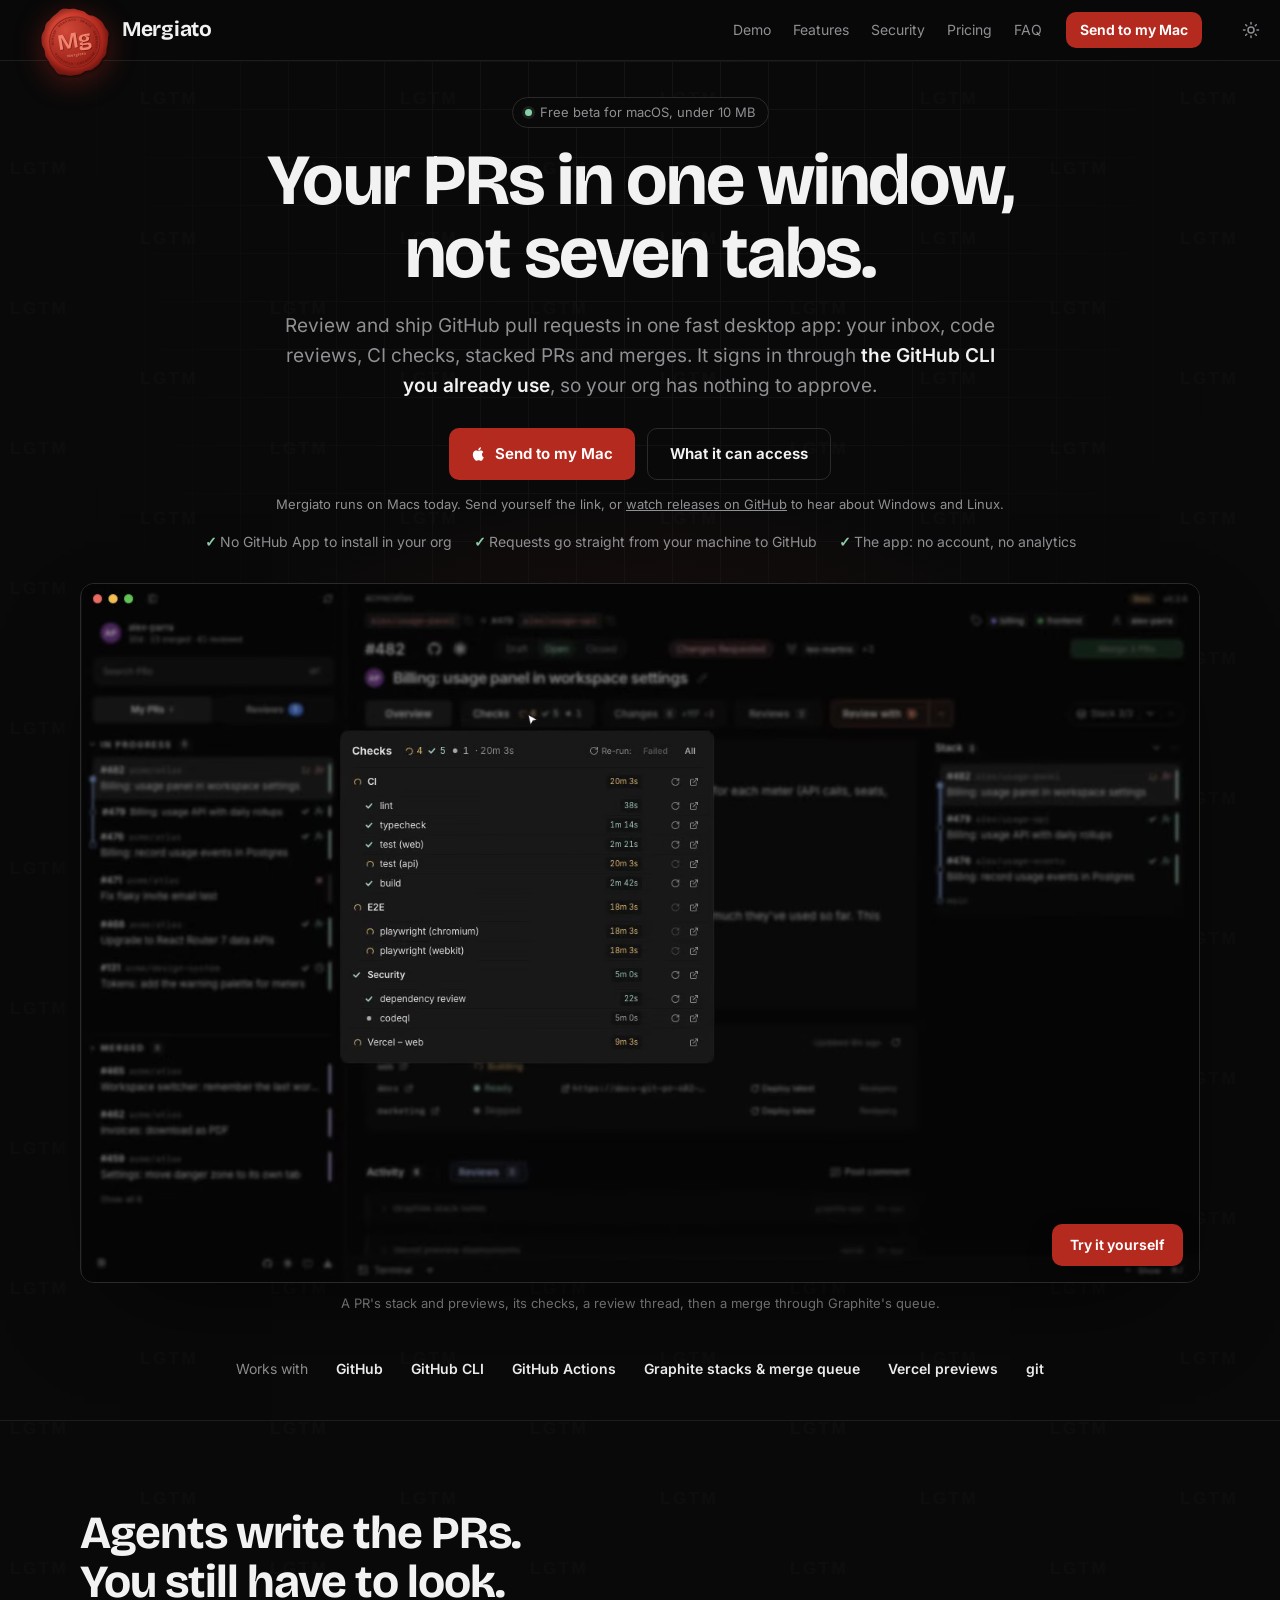
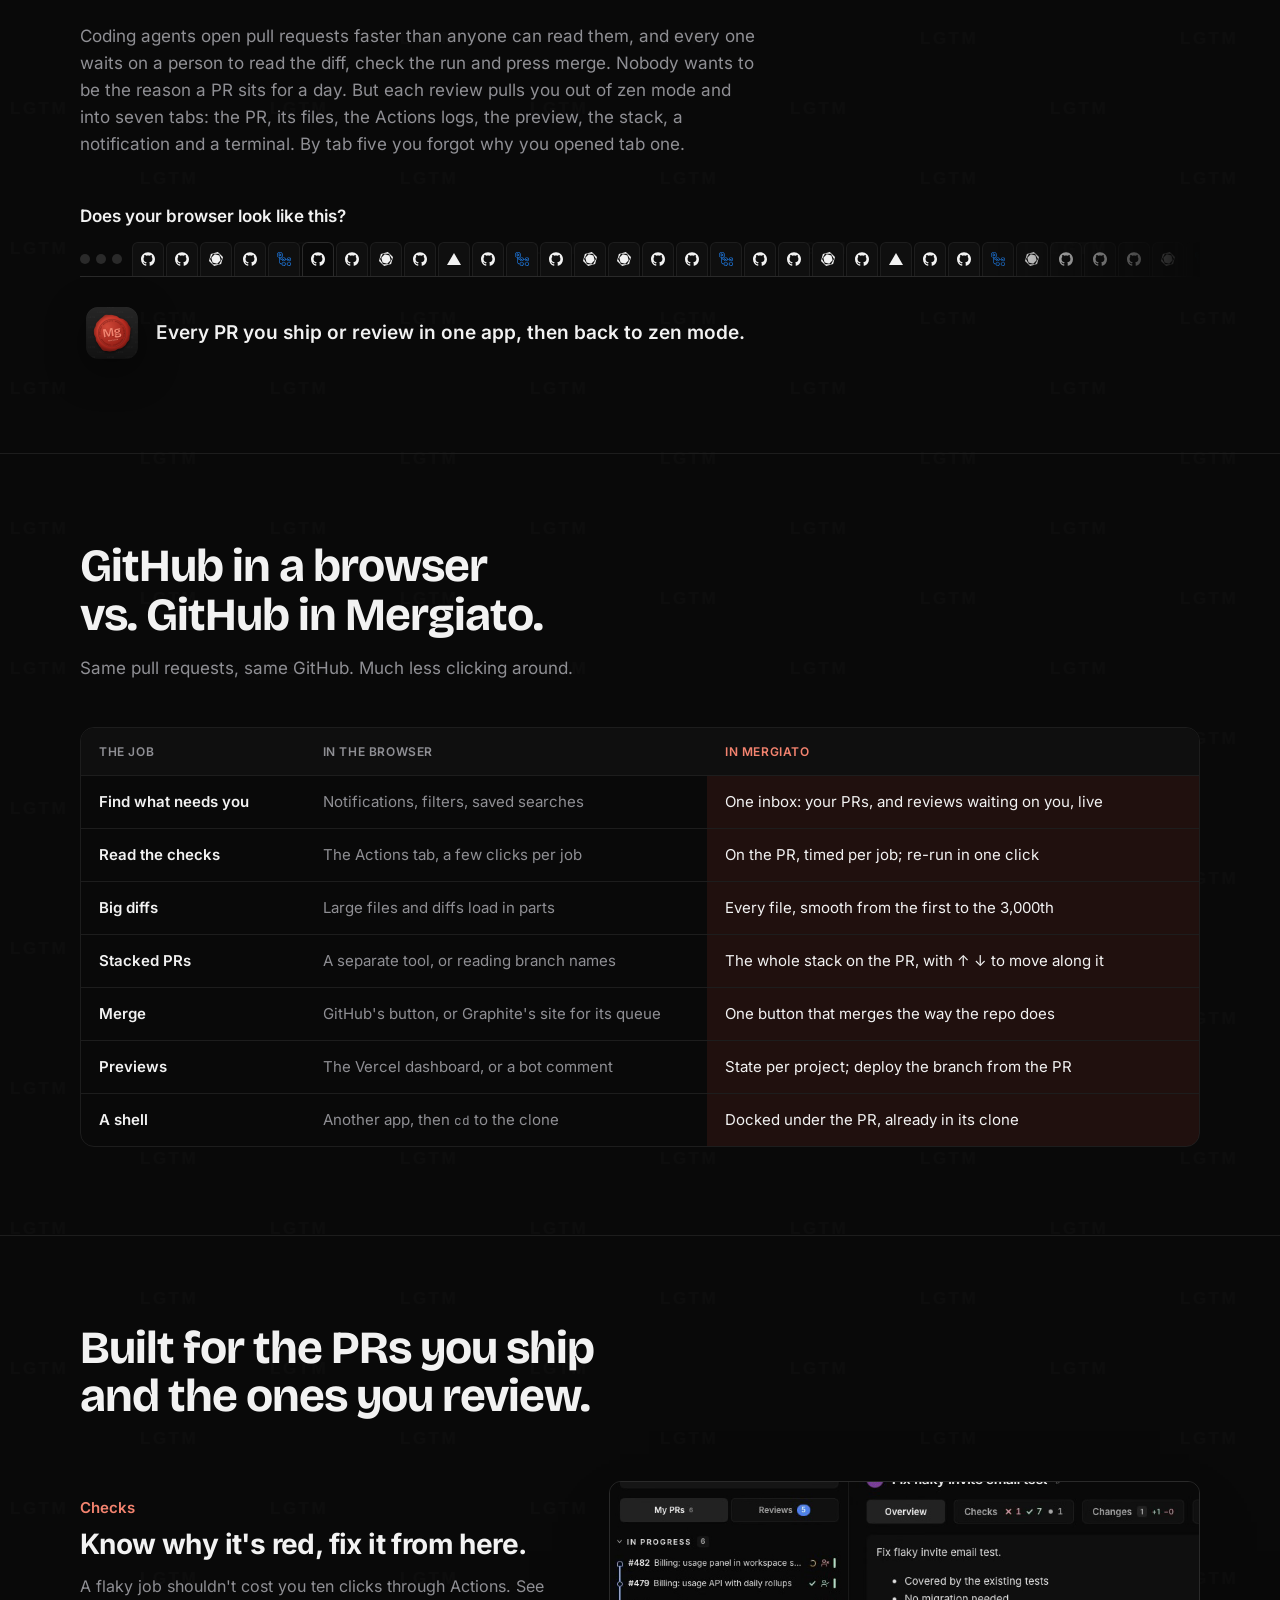
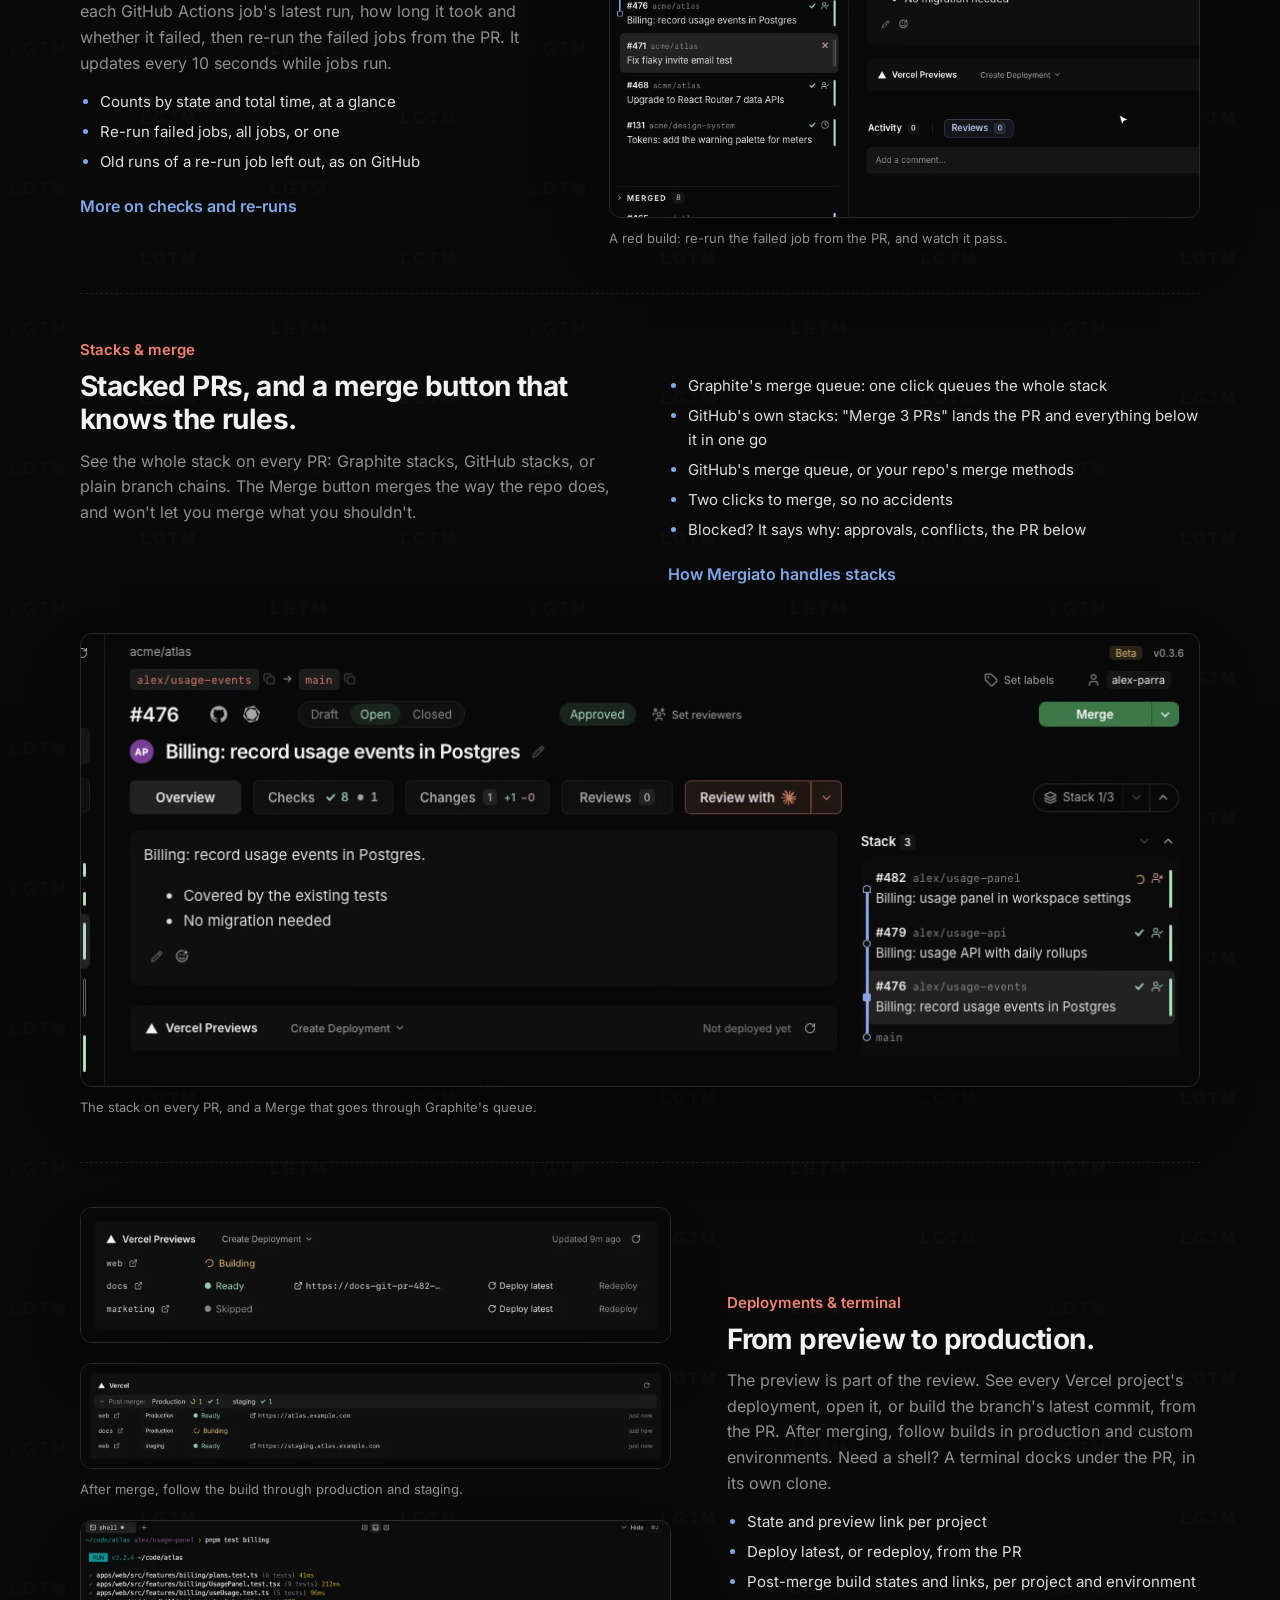
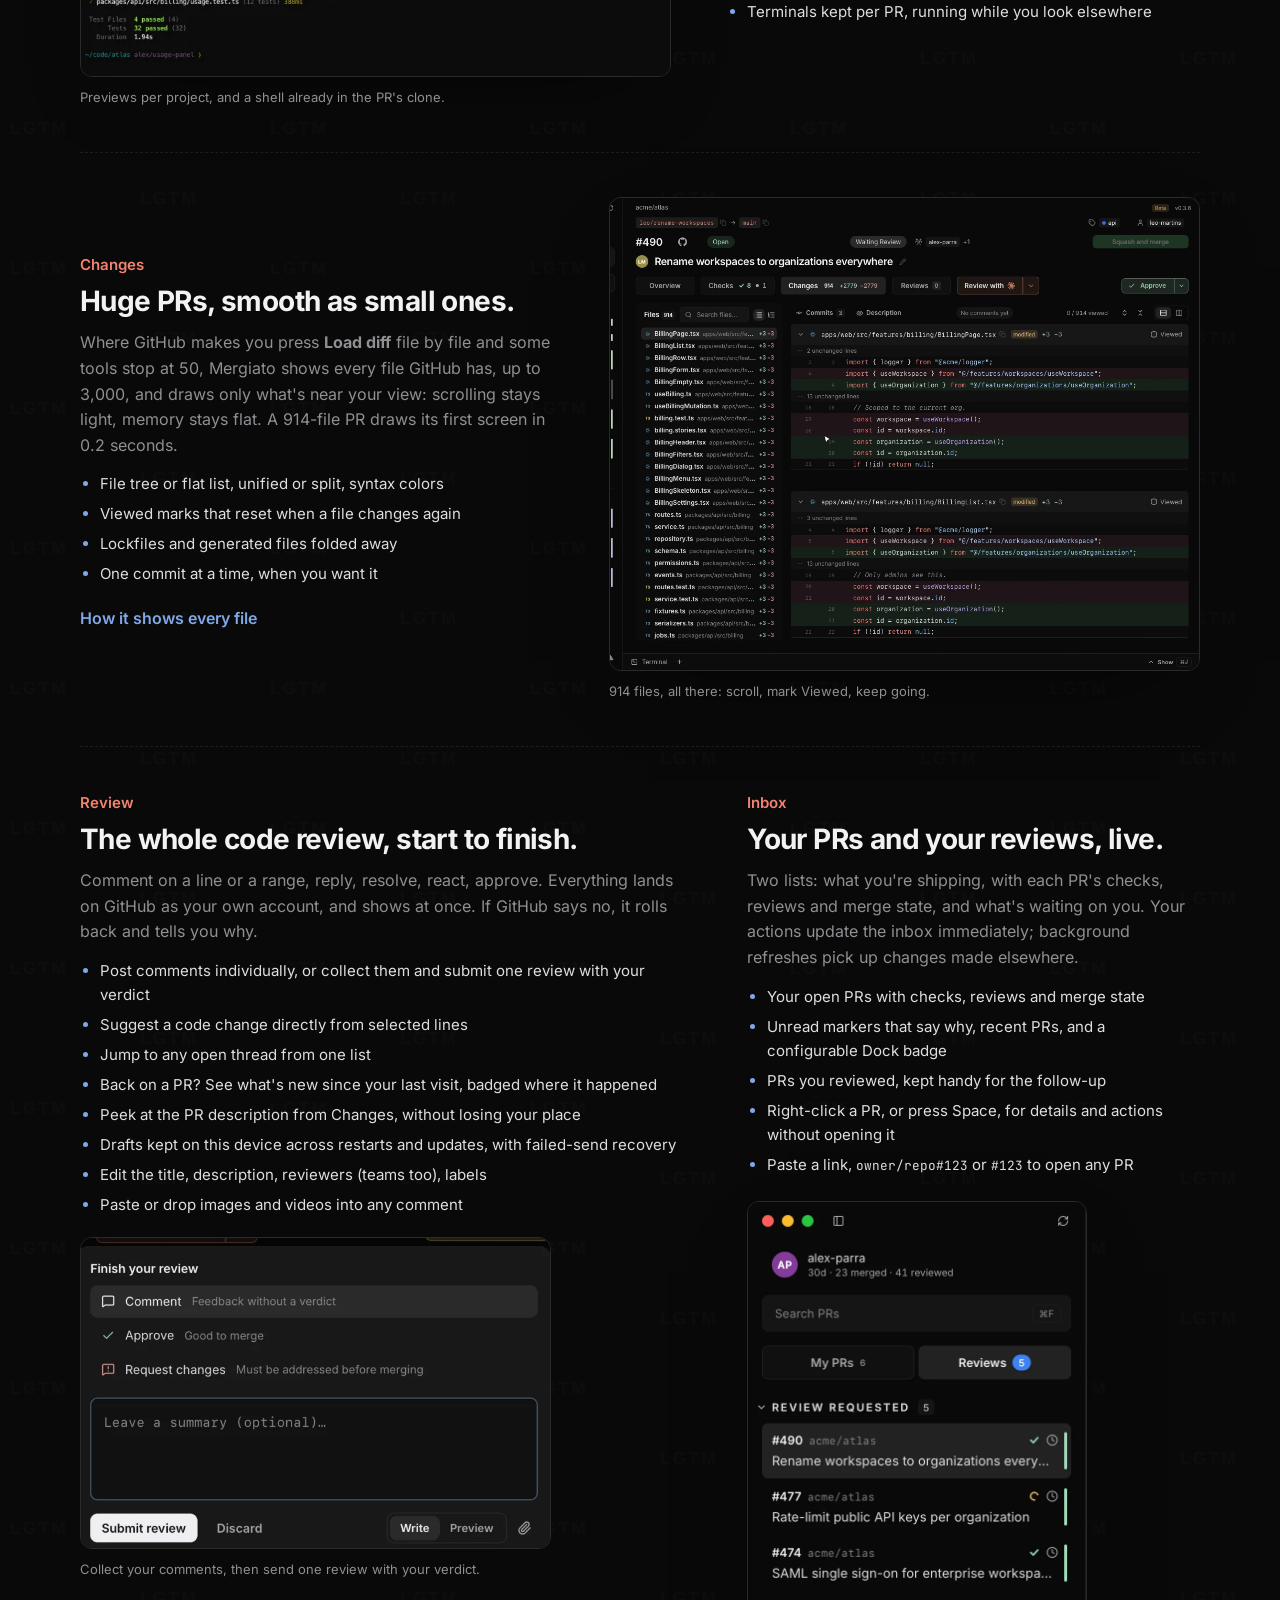
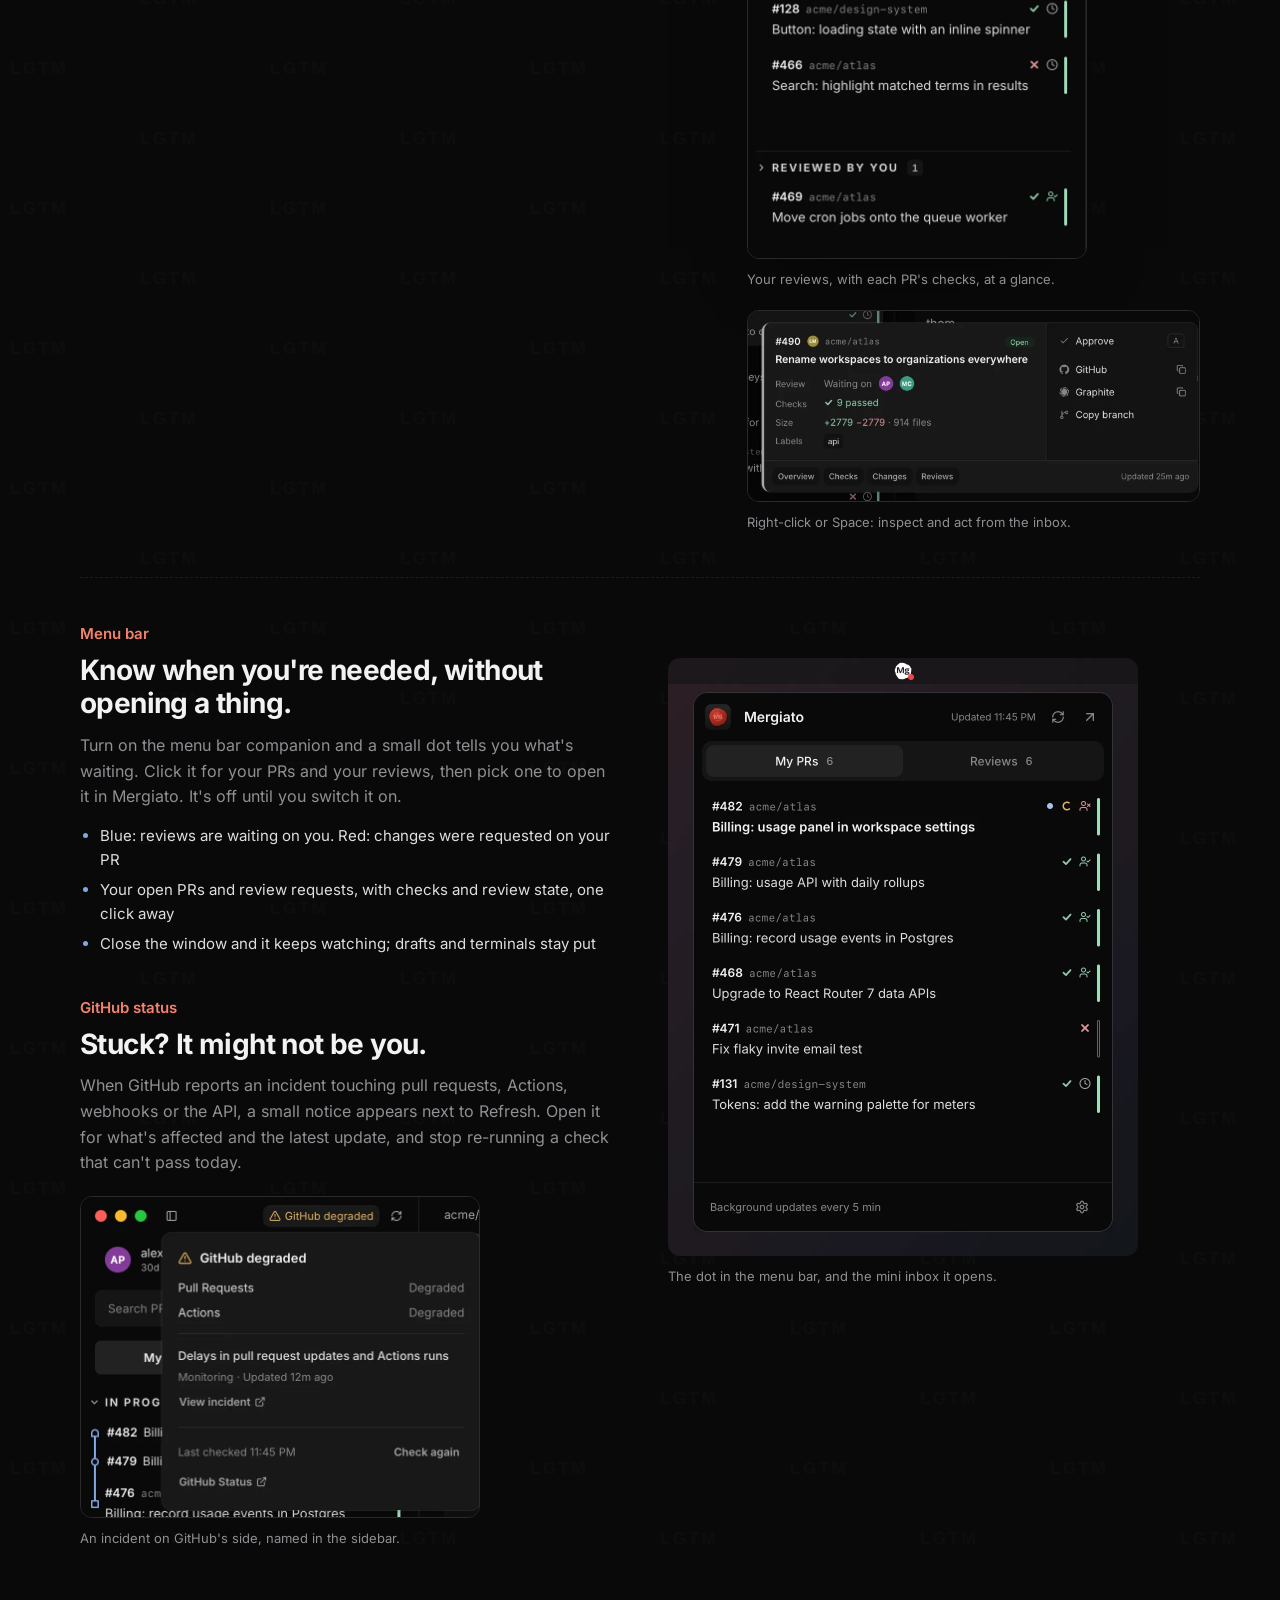
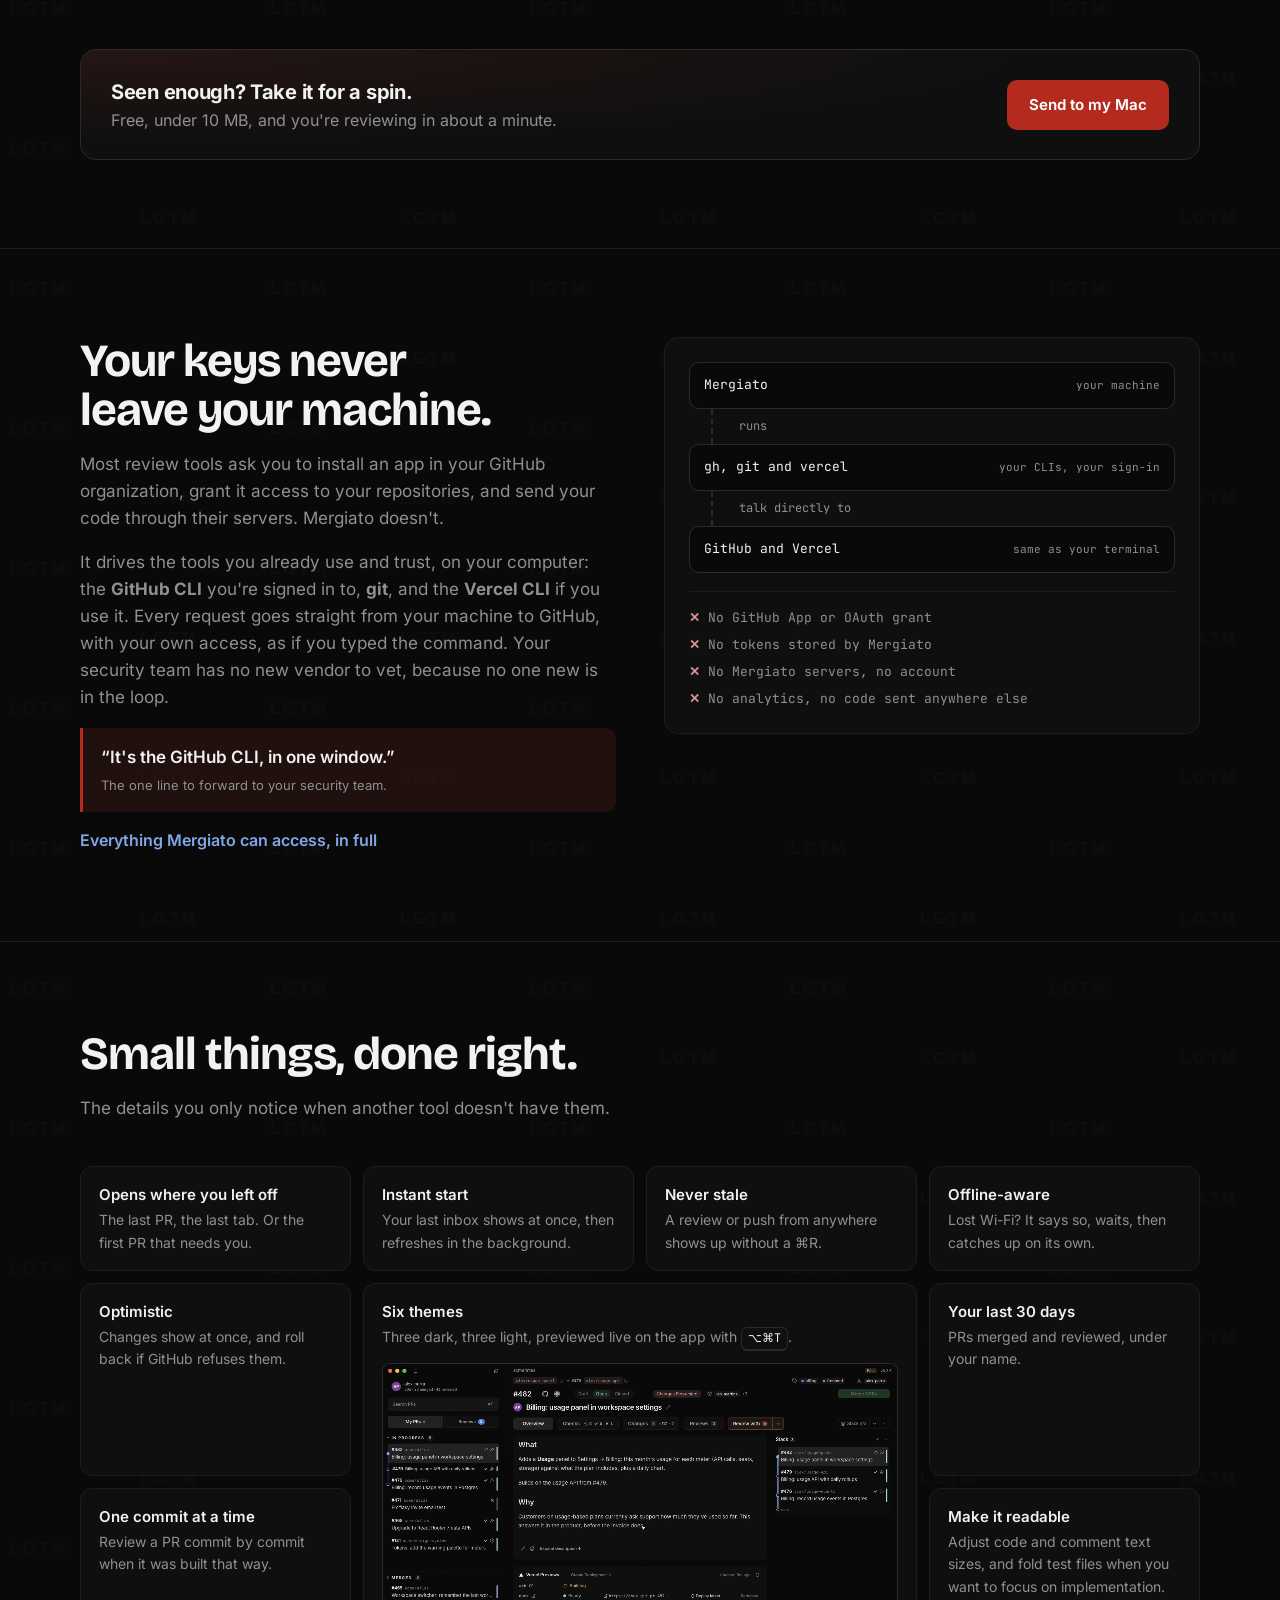
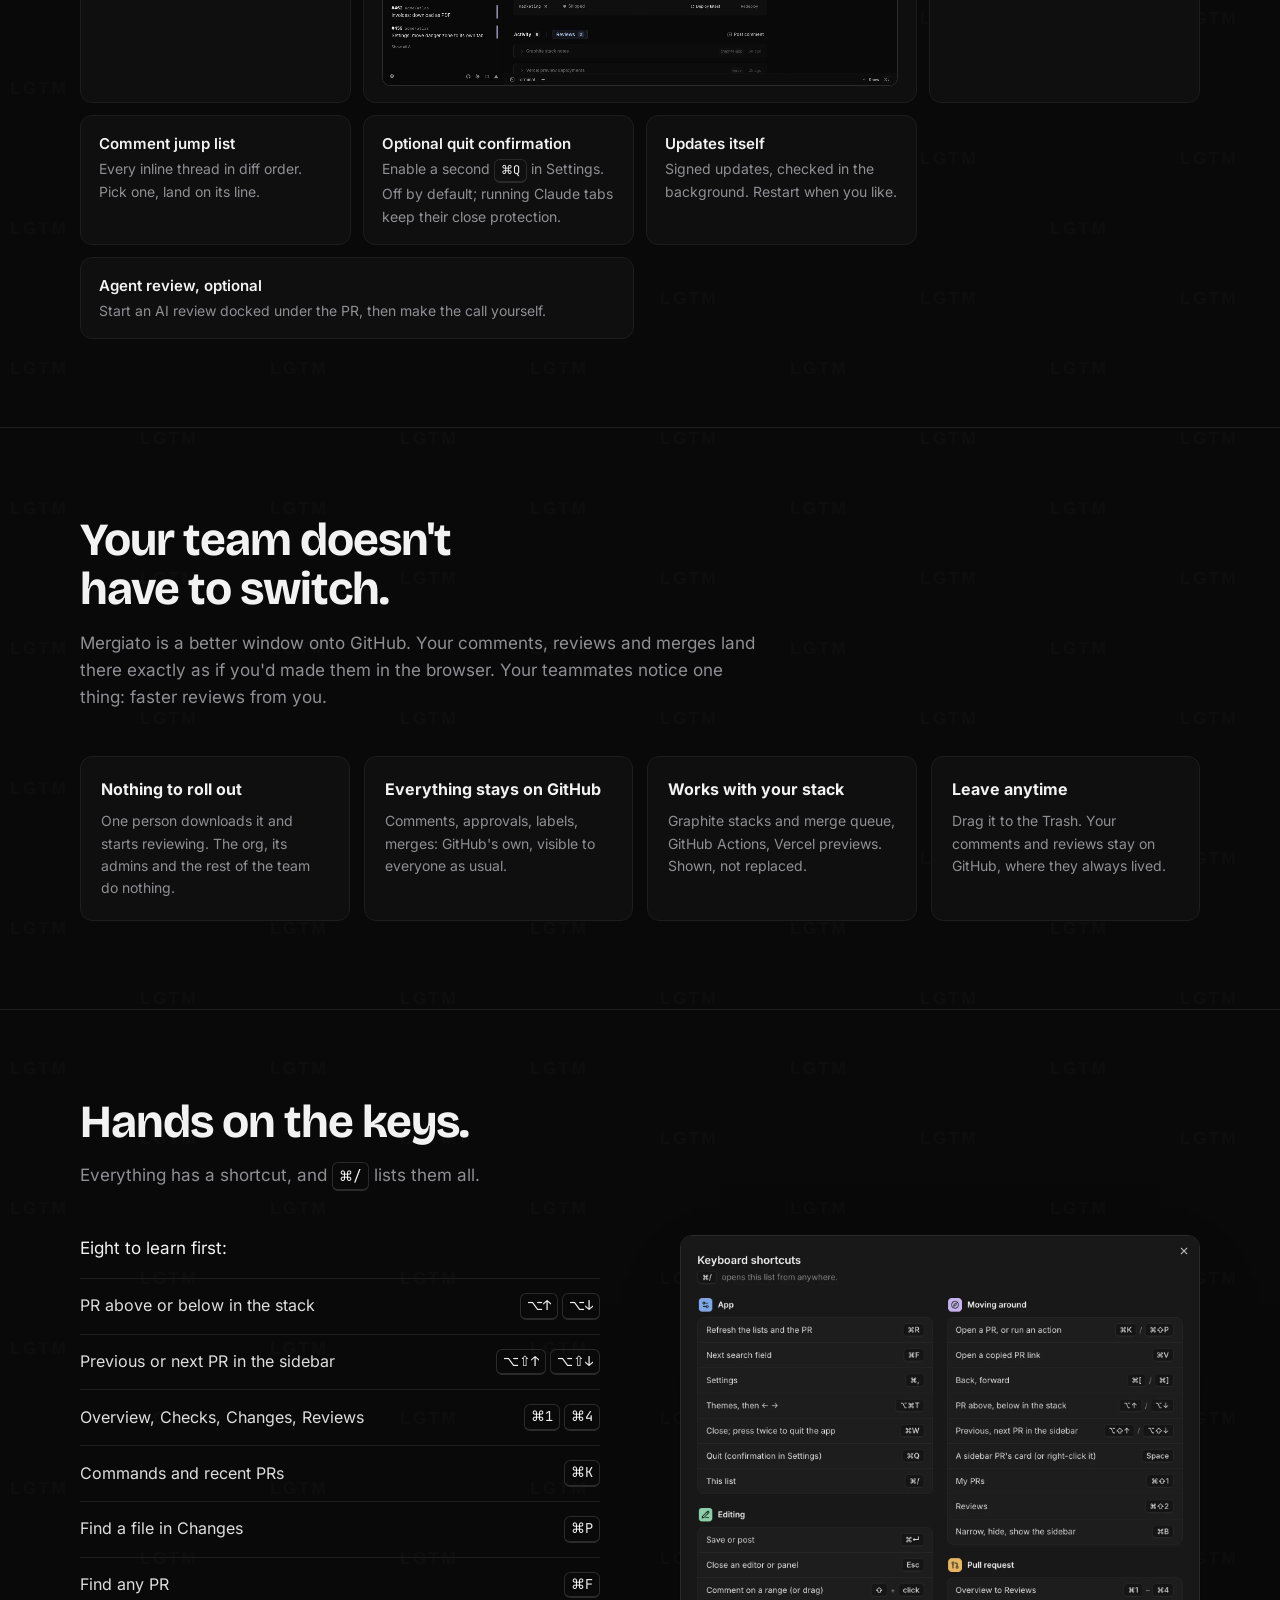
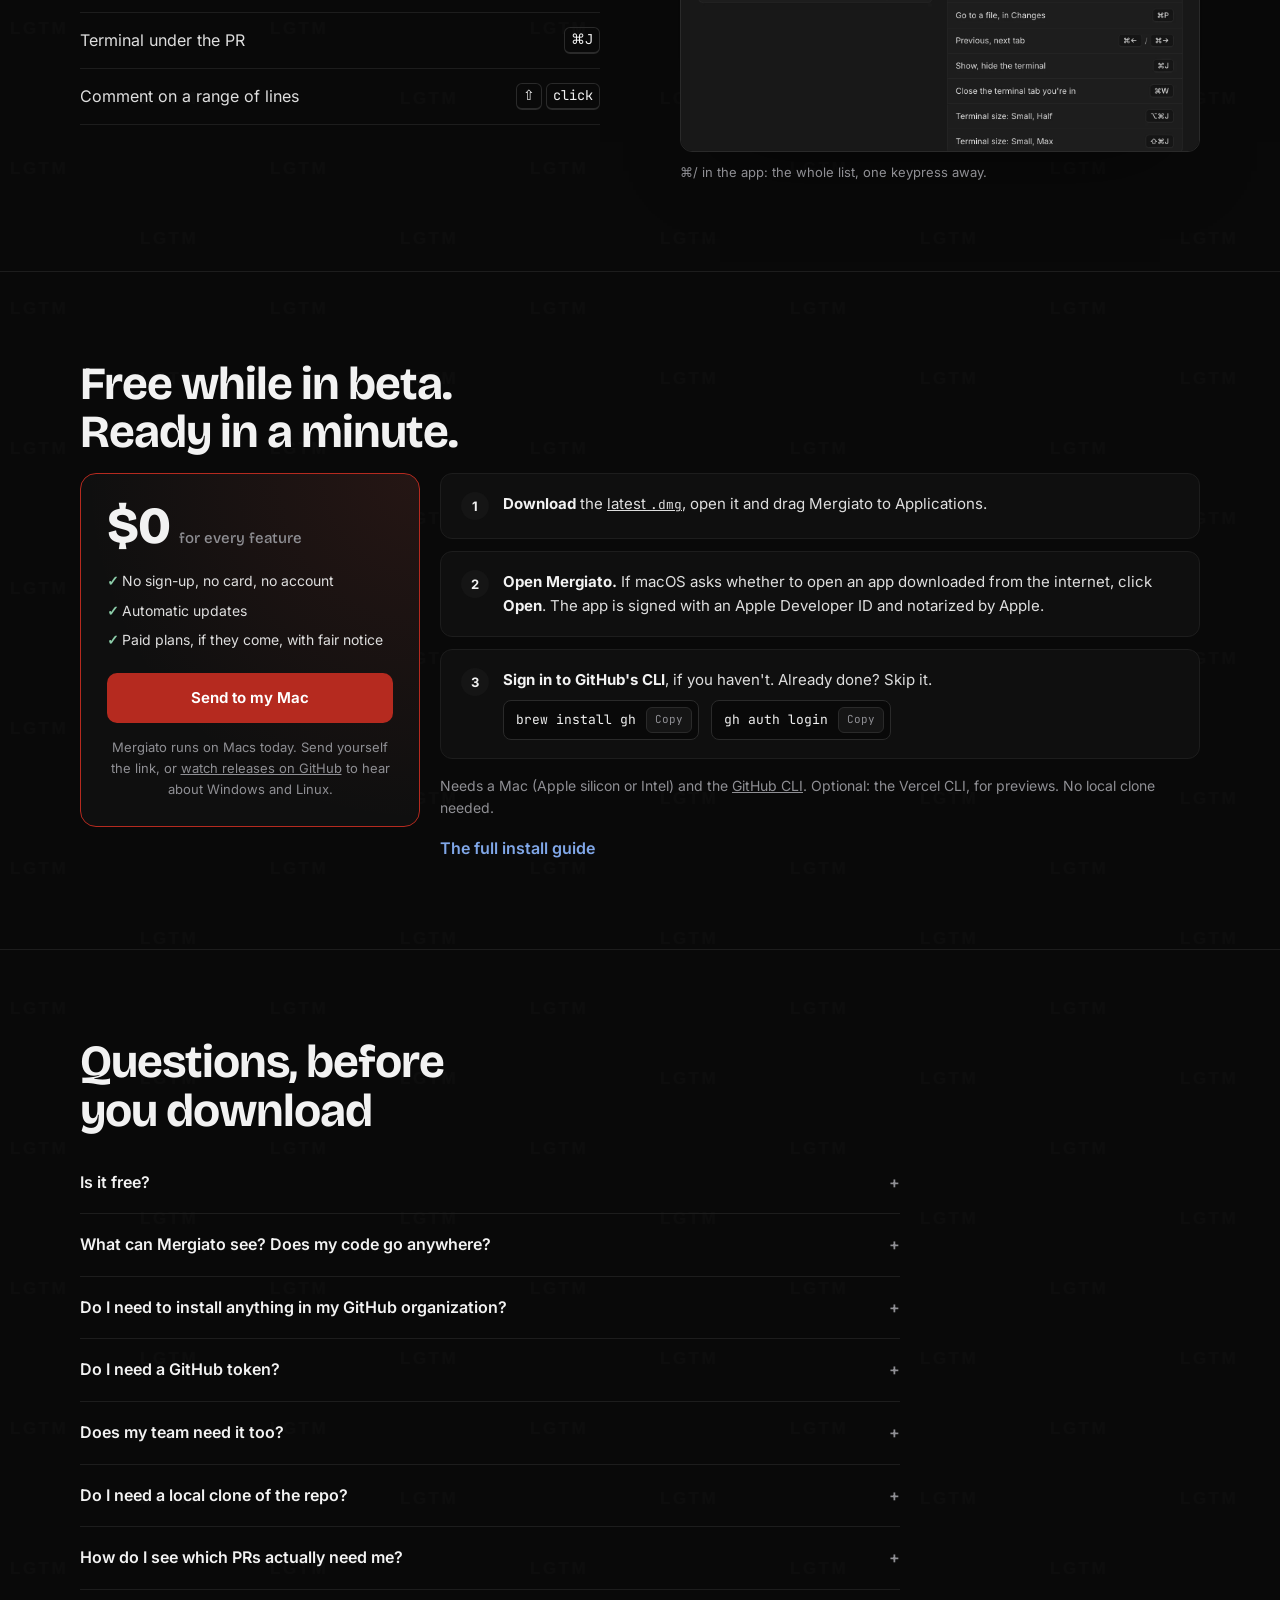
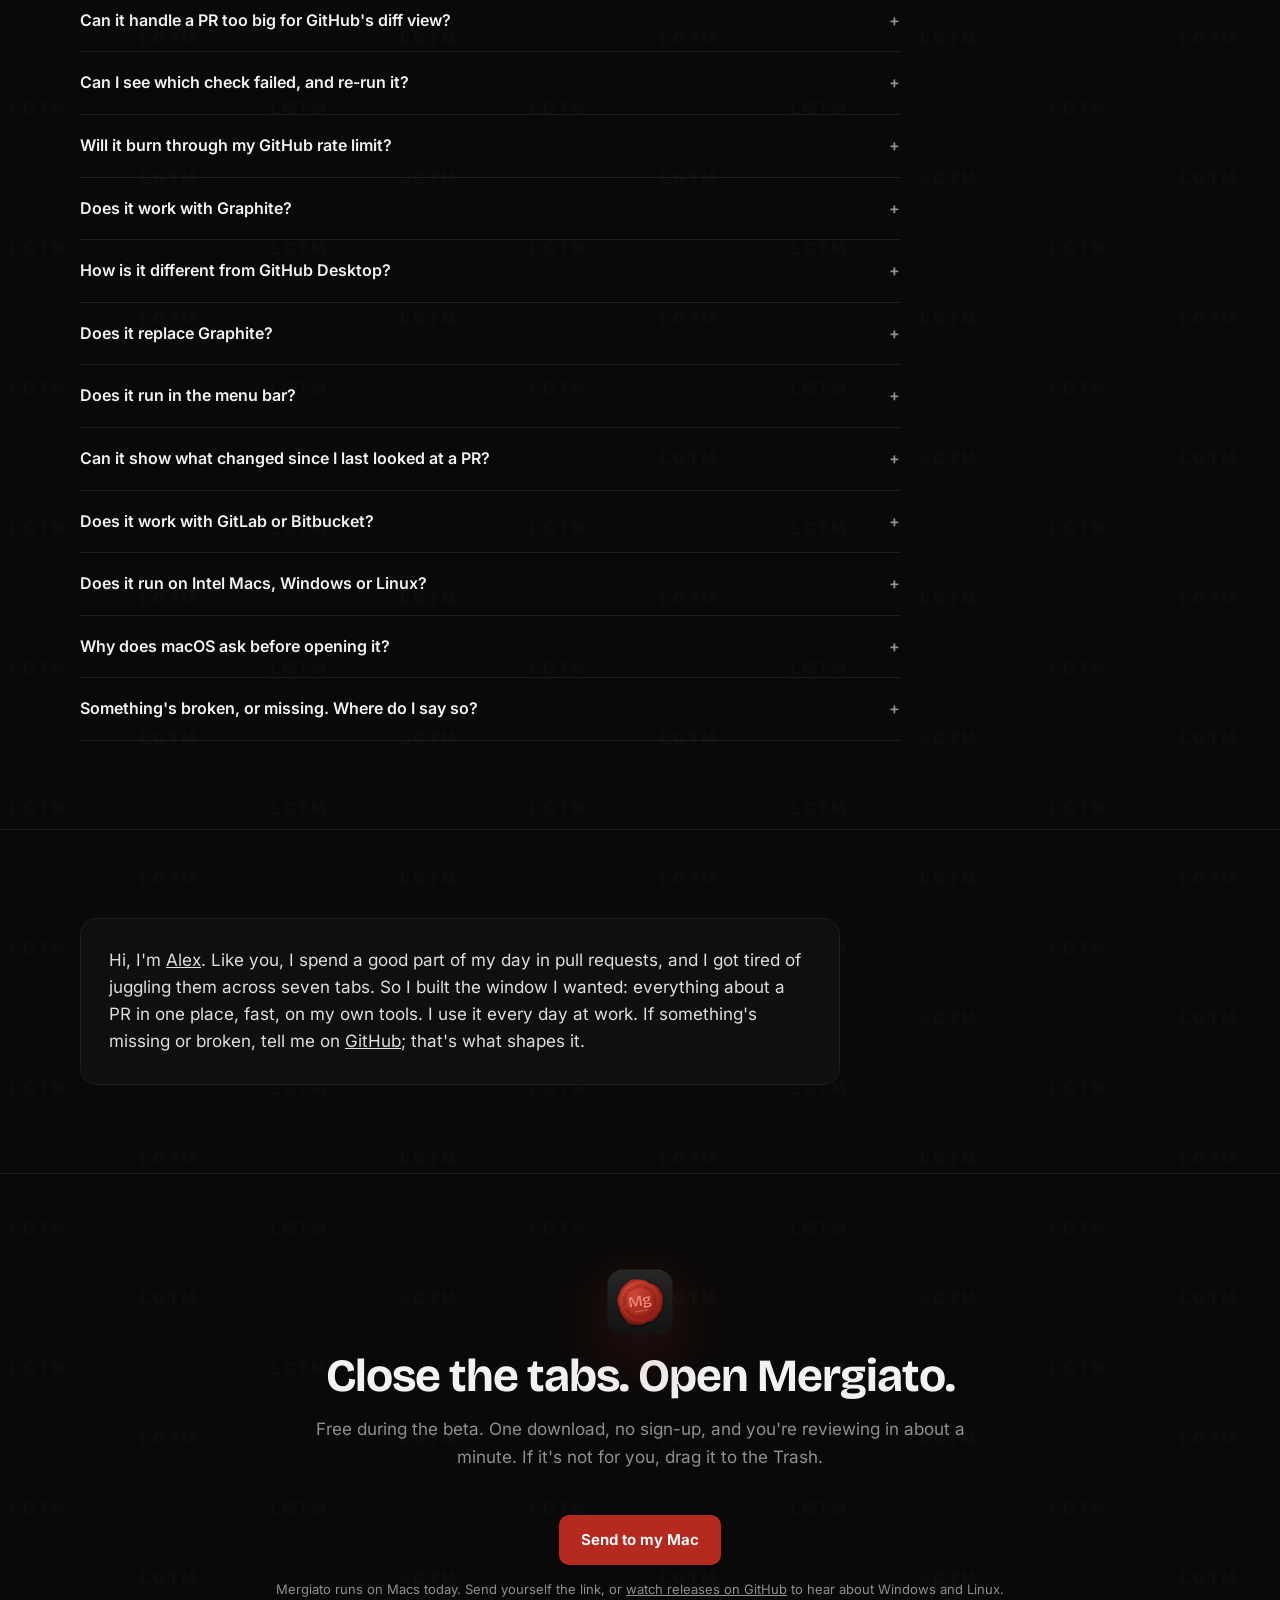
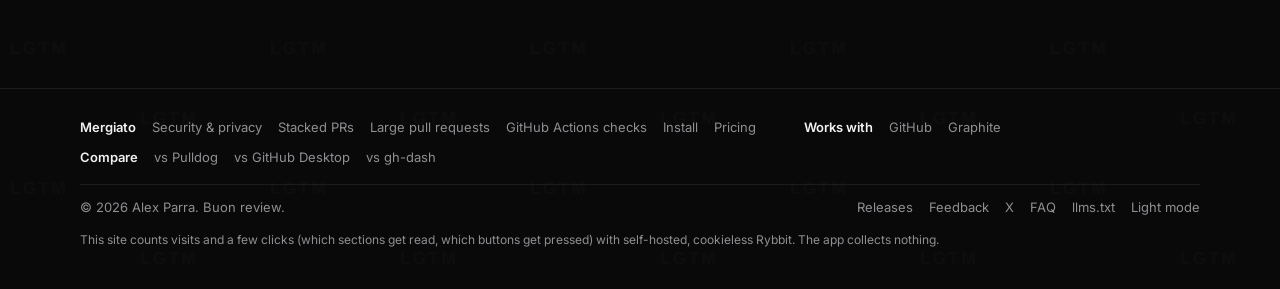
==== commit a3a4fc98: "Update site" ====
--- a/index.html
+++ b/index.html
@@ -81,8 +81,8 @@
             "description": "A PR's stack and previews, its checks, a review thread, then a merge through Graphite's queue.",
             "thumbnailUrl": "https://mergiato.com/media/hero-poster.jpg",
             "contentUrl": "https://mergiato.com/media/hero.mp4",
-            "uploadDate": "2026-10-24T22:51:19Z",
-            "duration": "PT15S",
+            "uploadDate": "2026-10-25T08:53:54Z",
+            "duration": "PT14S",
             "width": 1440,
             "height": 900
           },
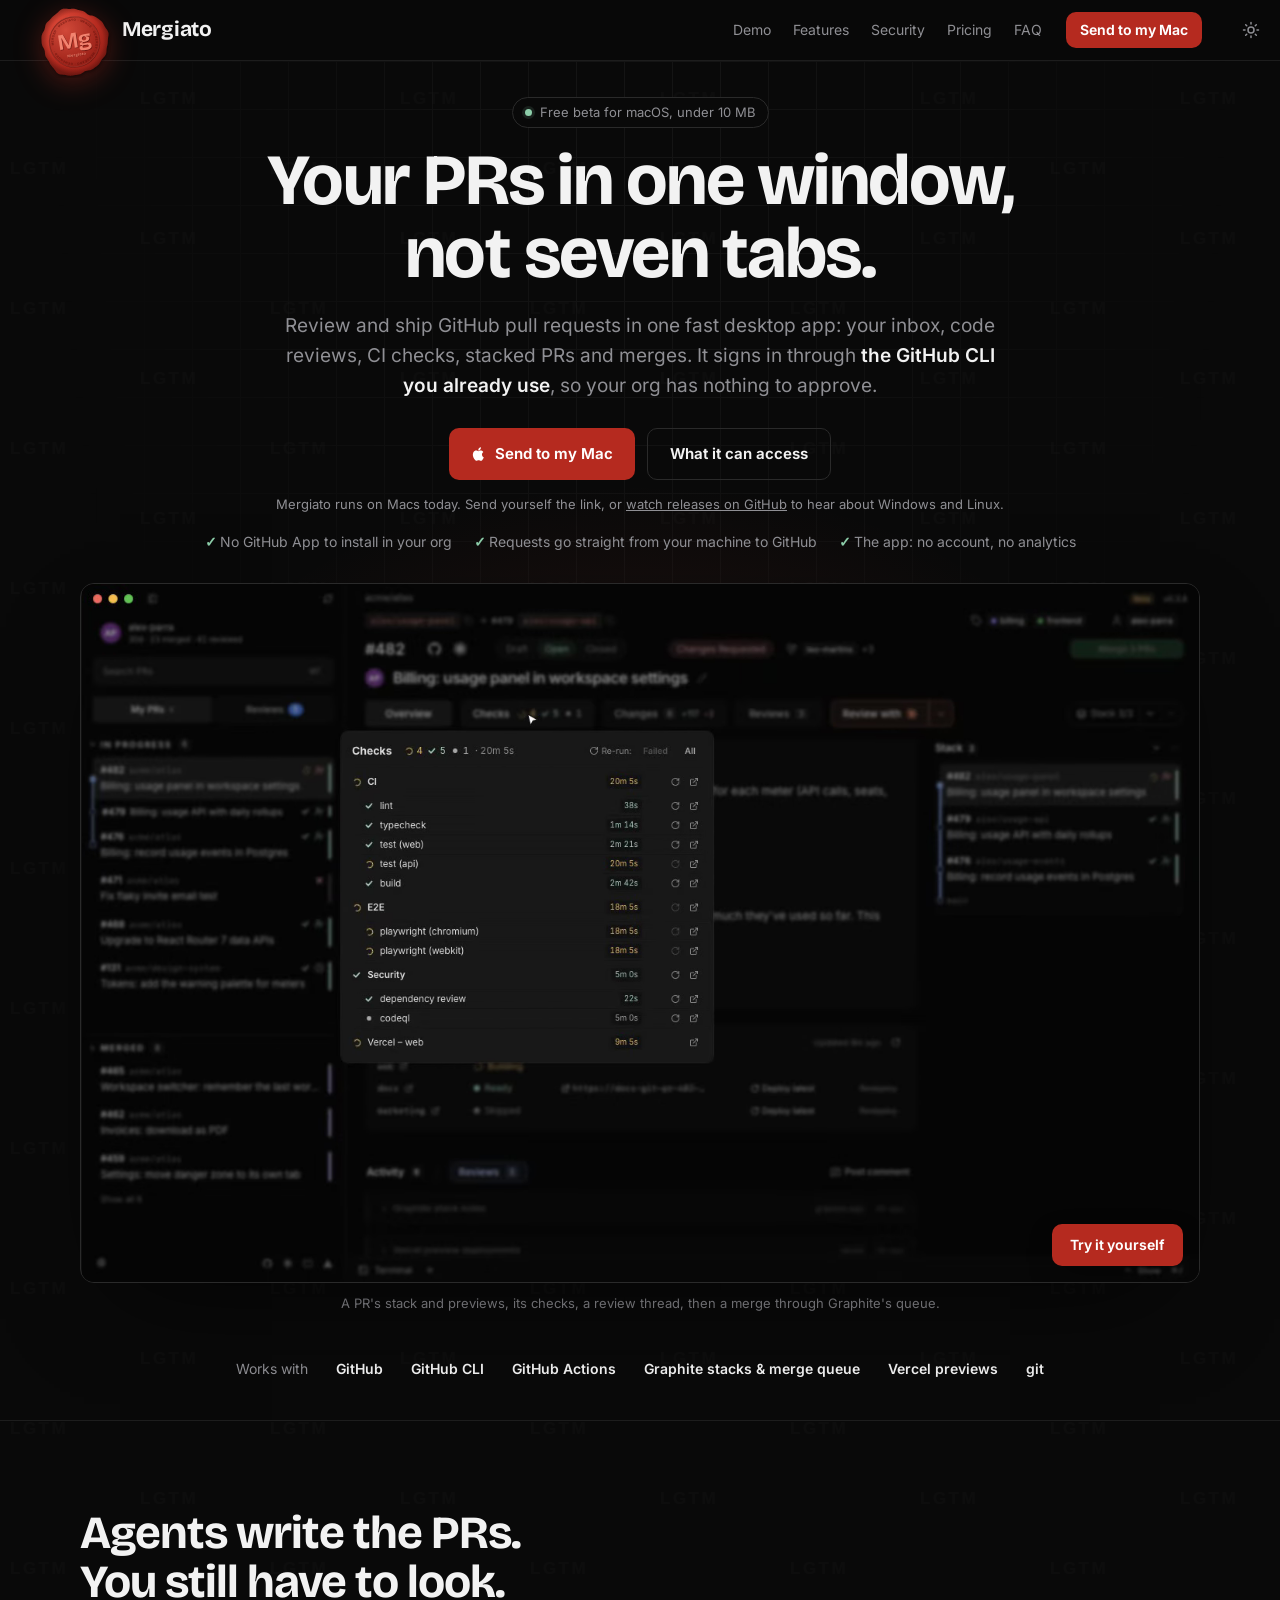
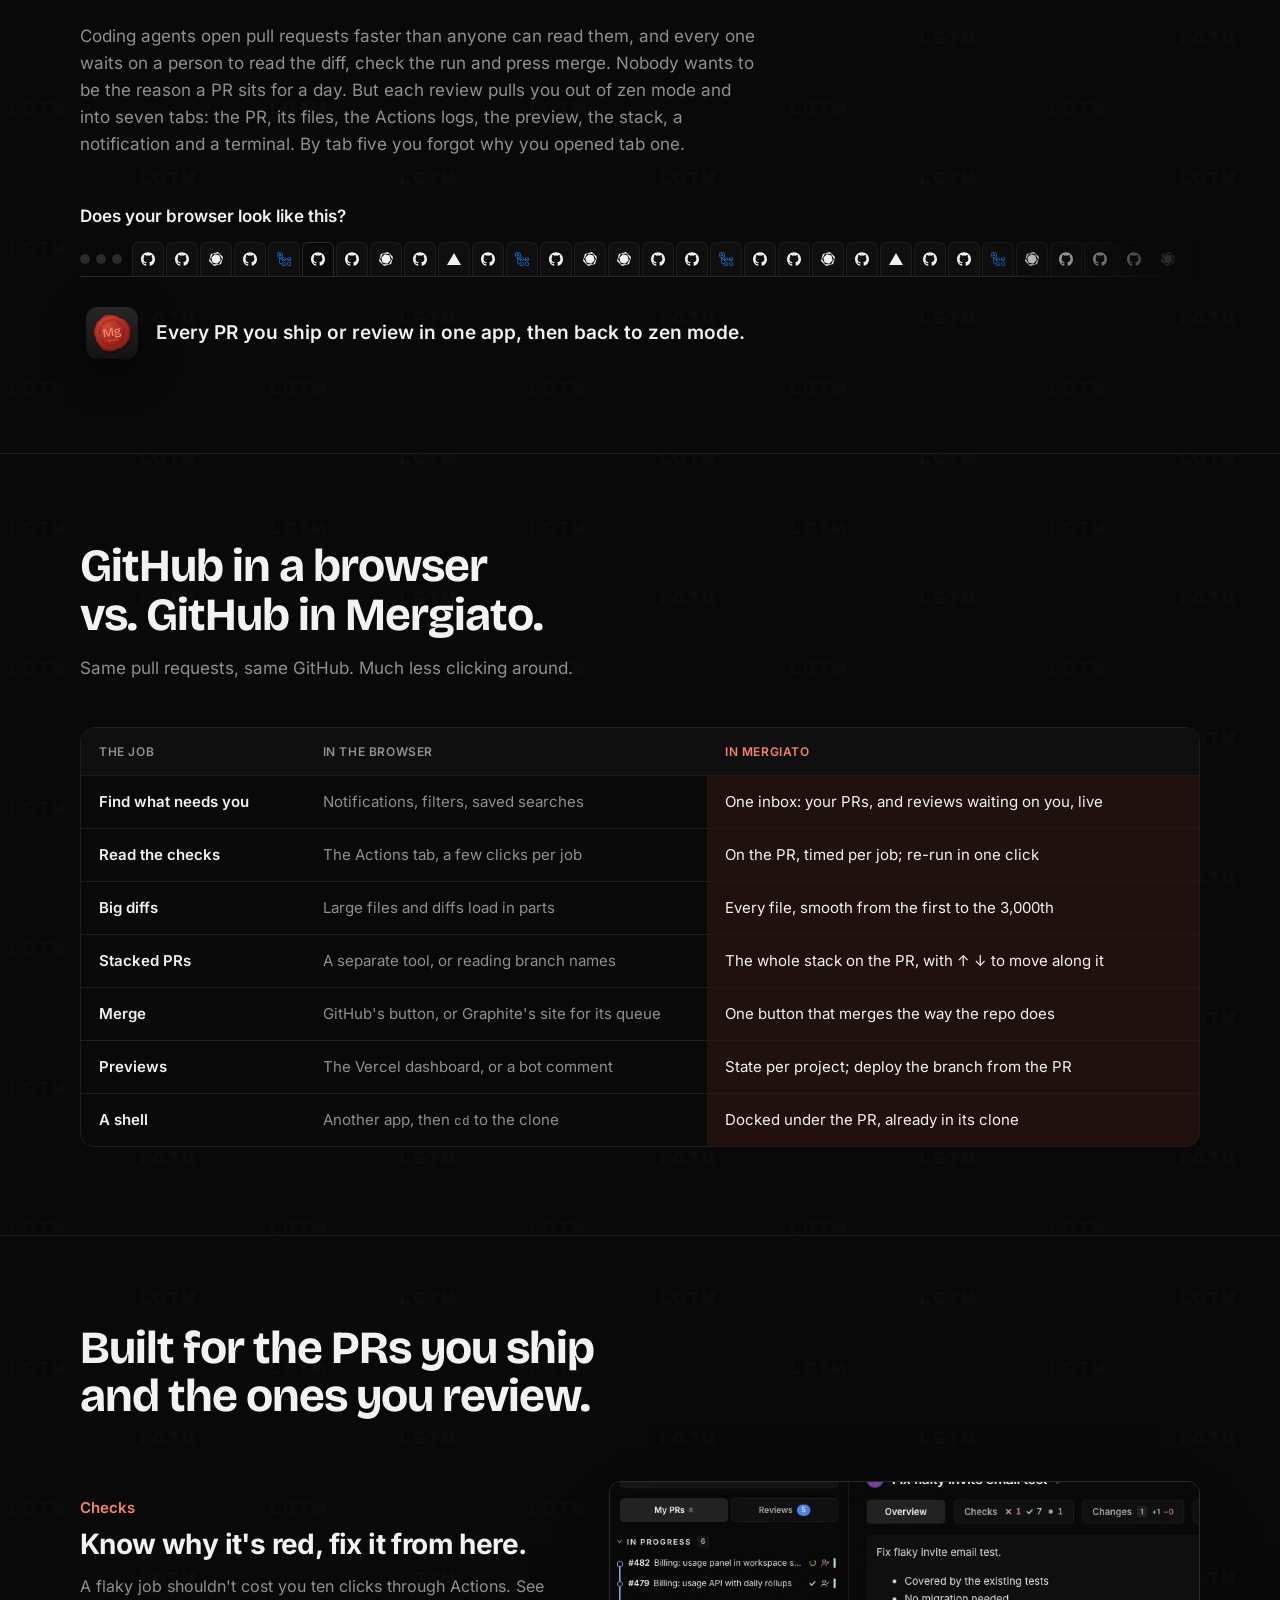
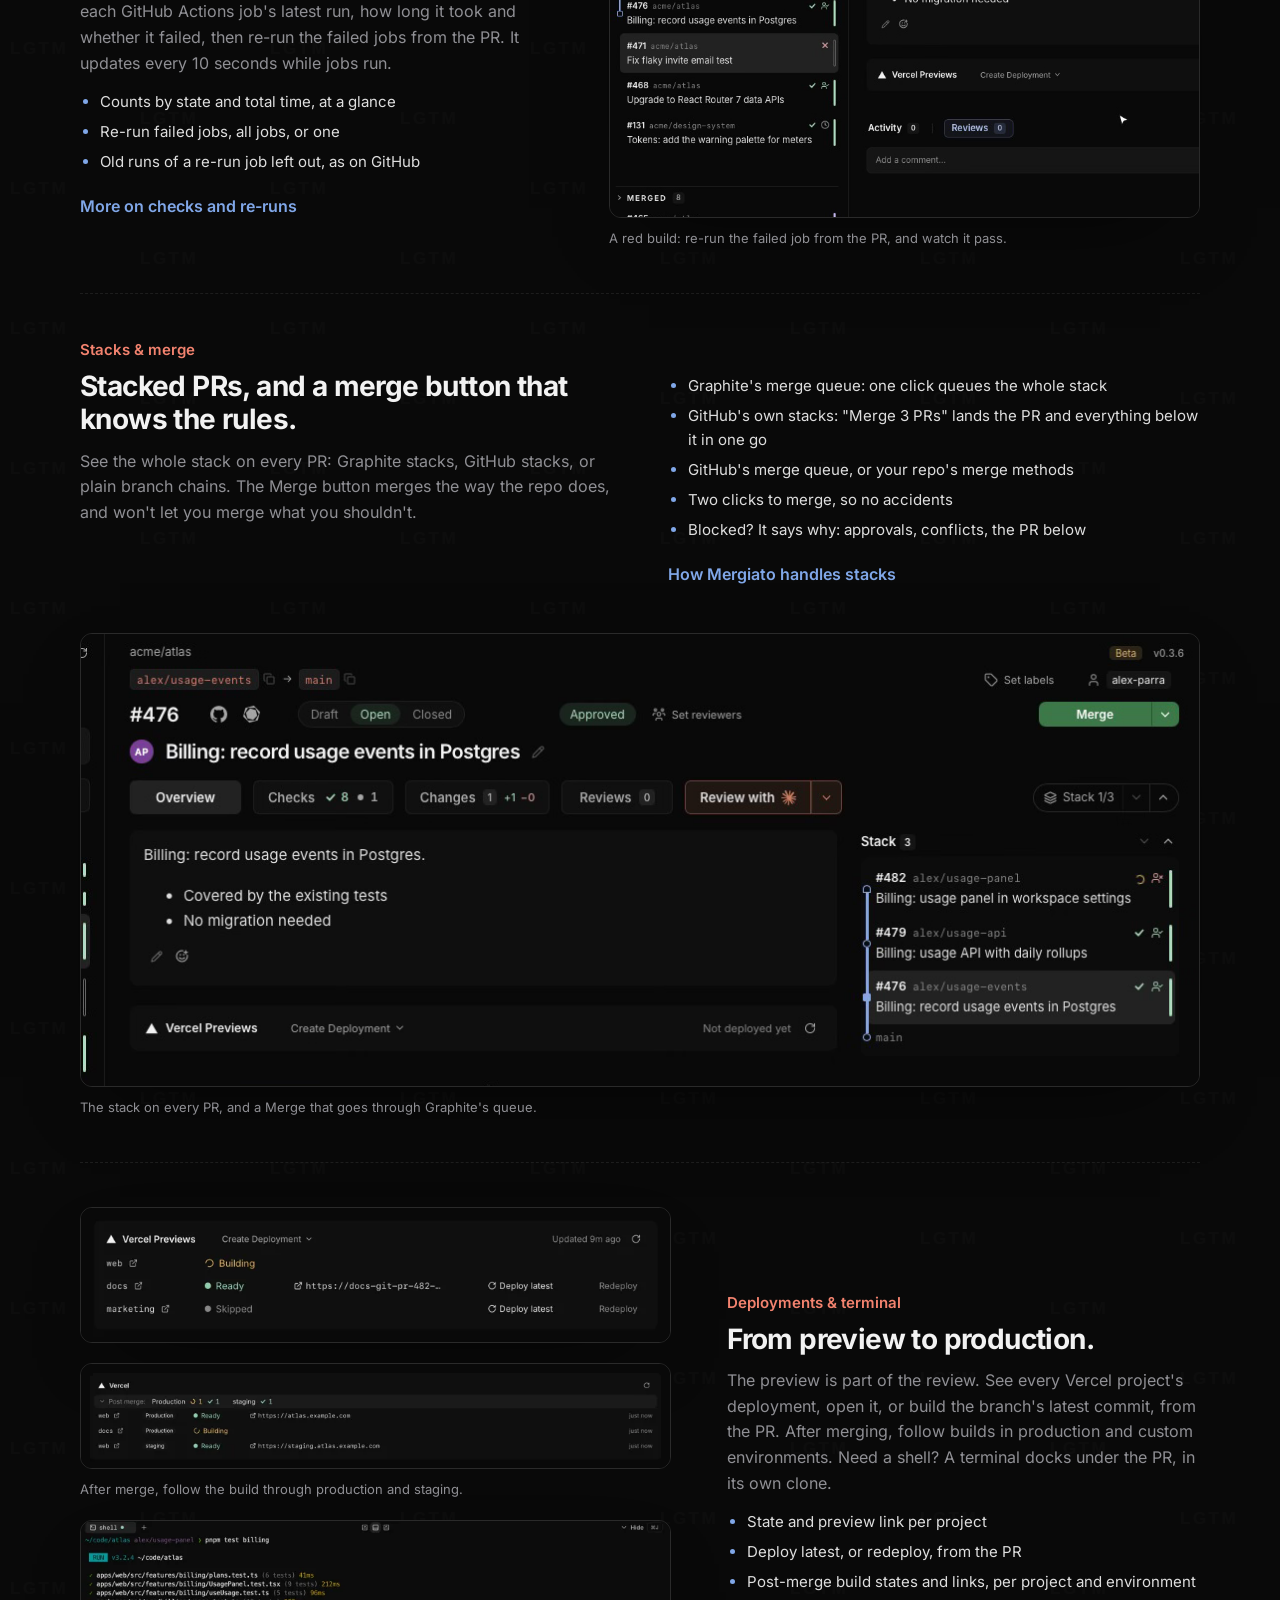
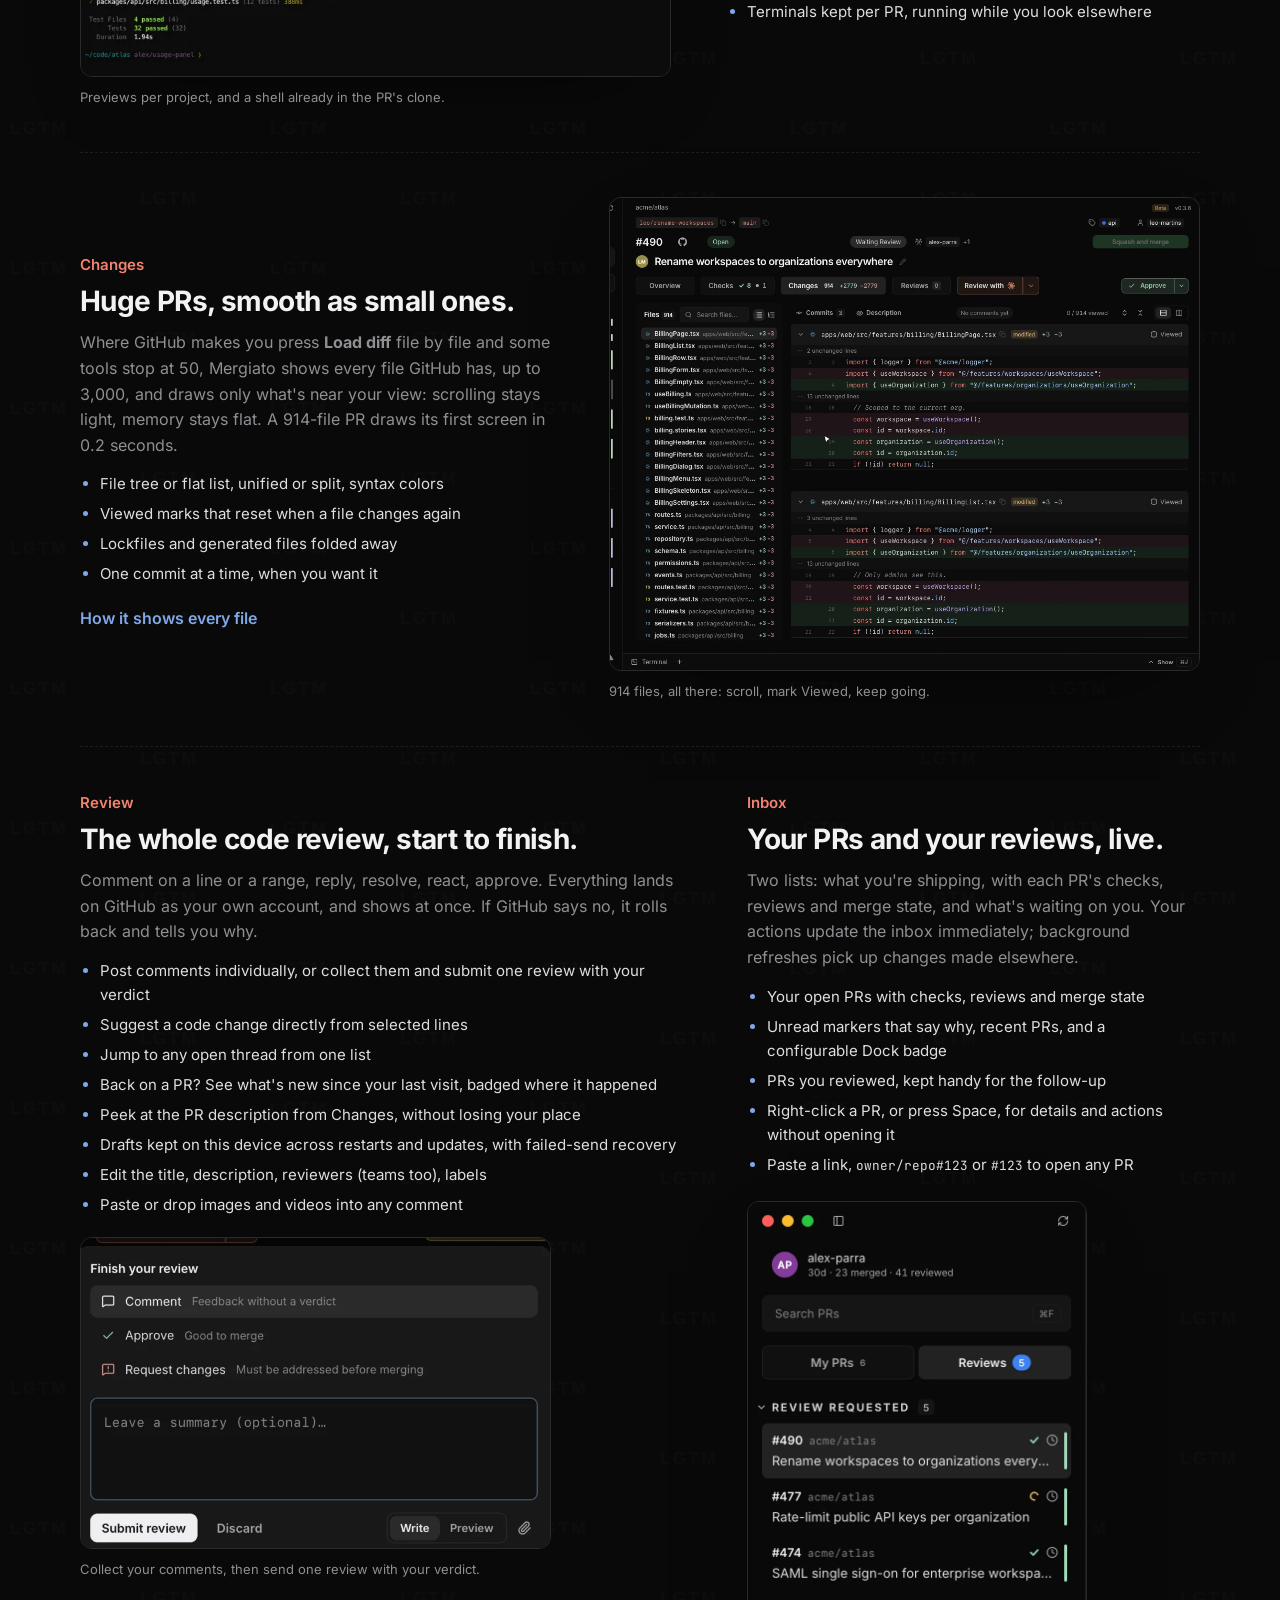
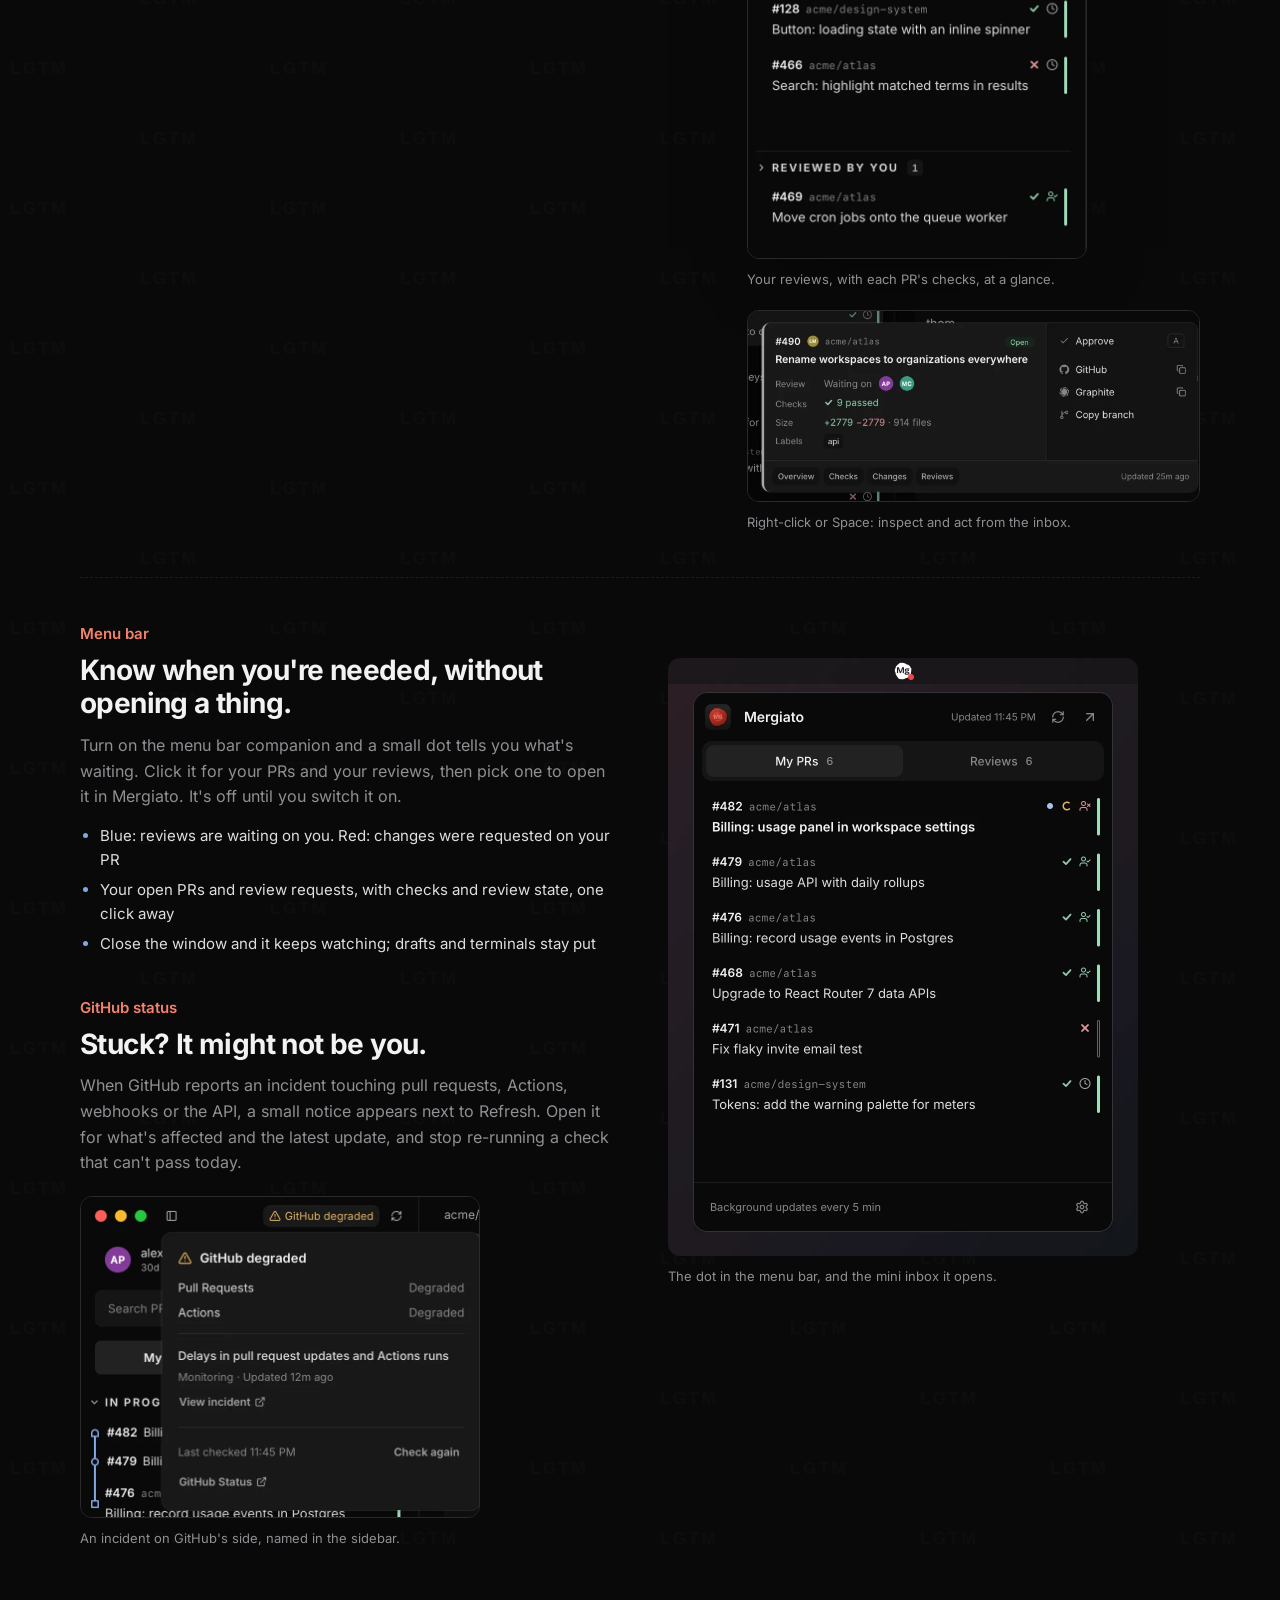
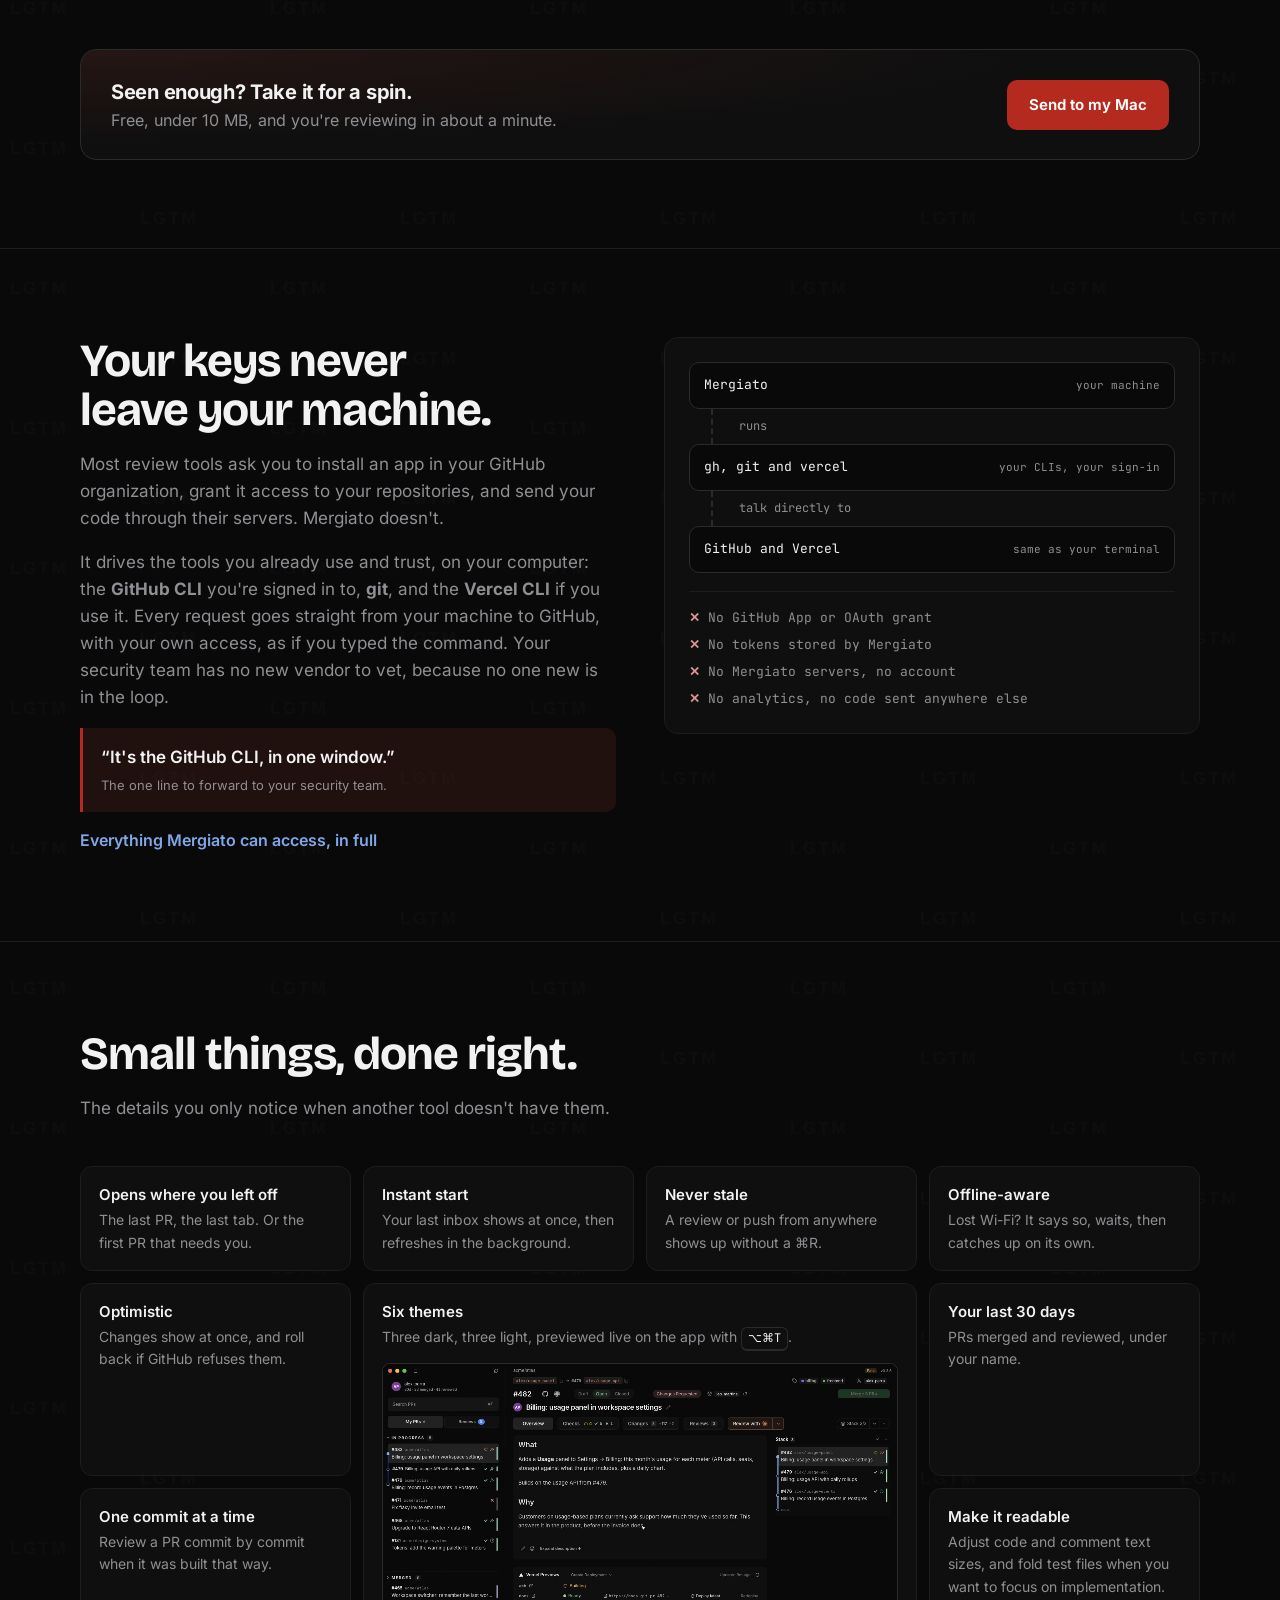
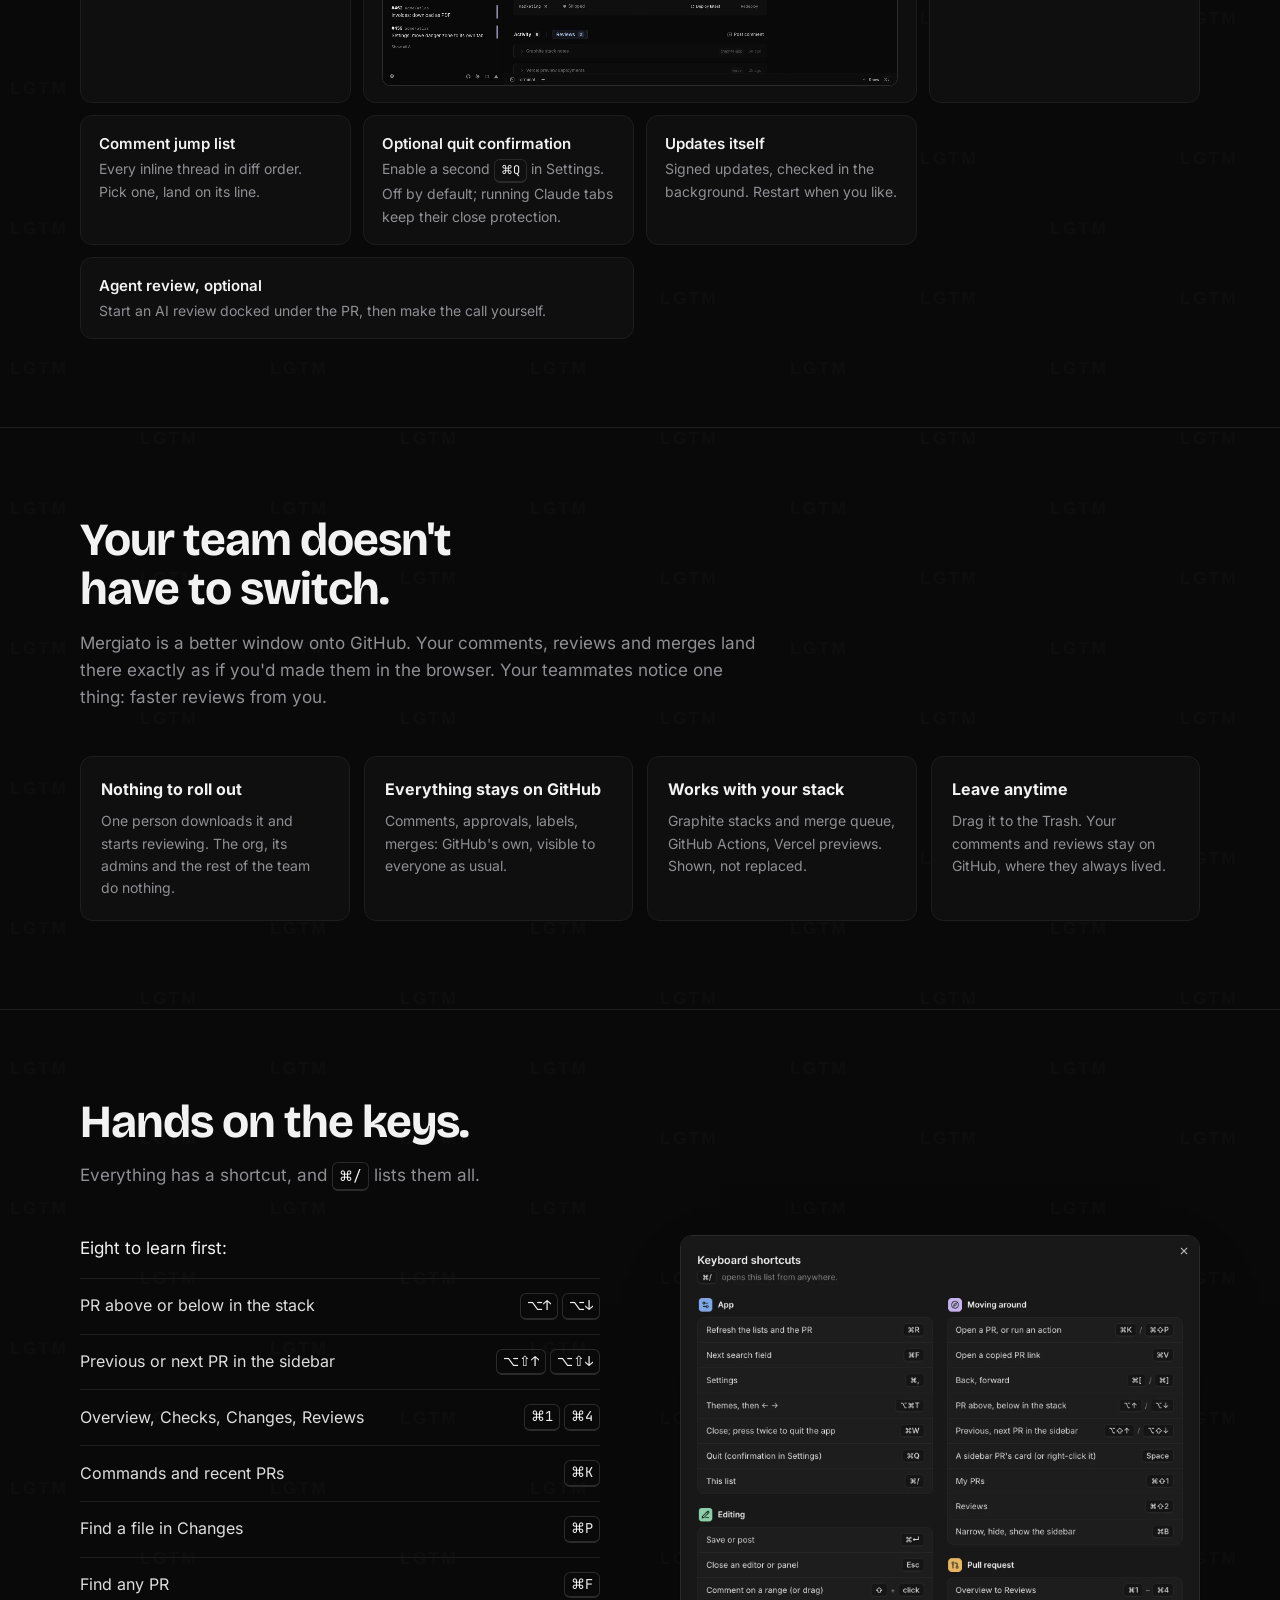
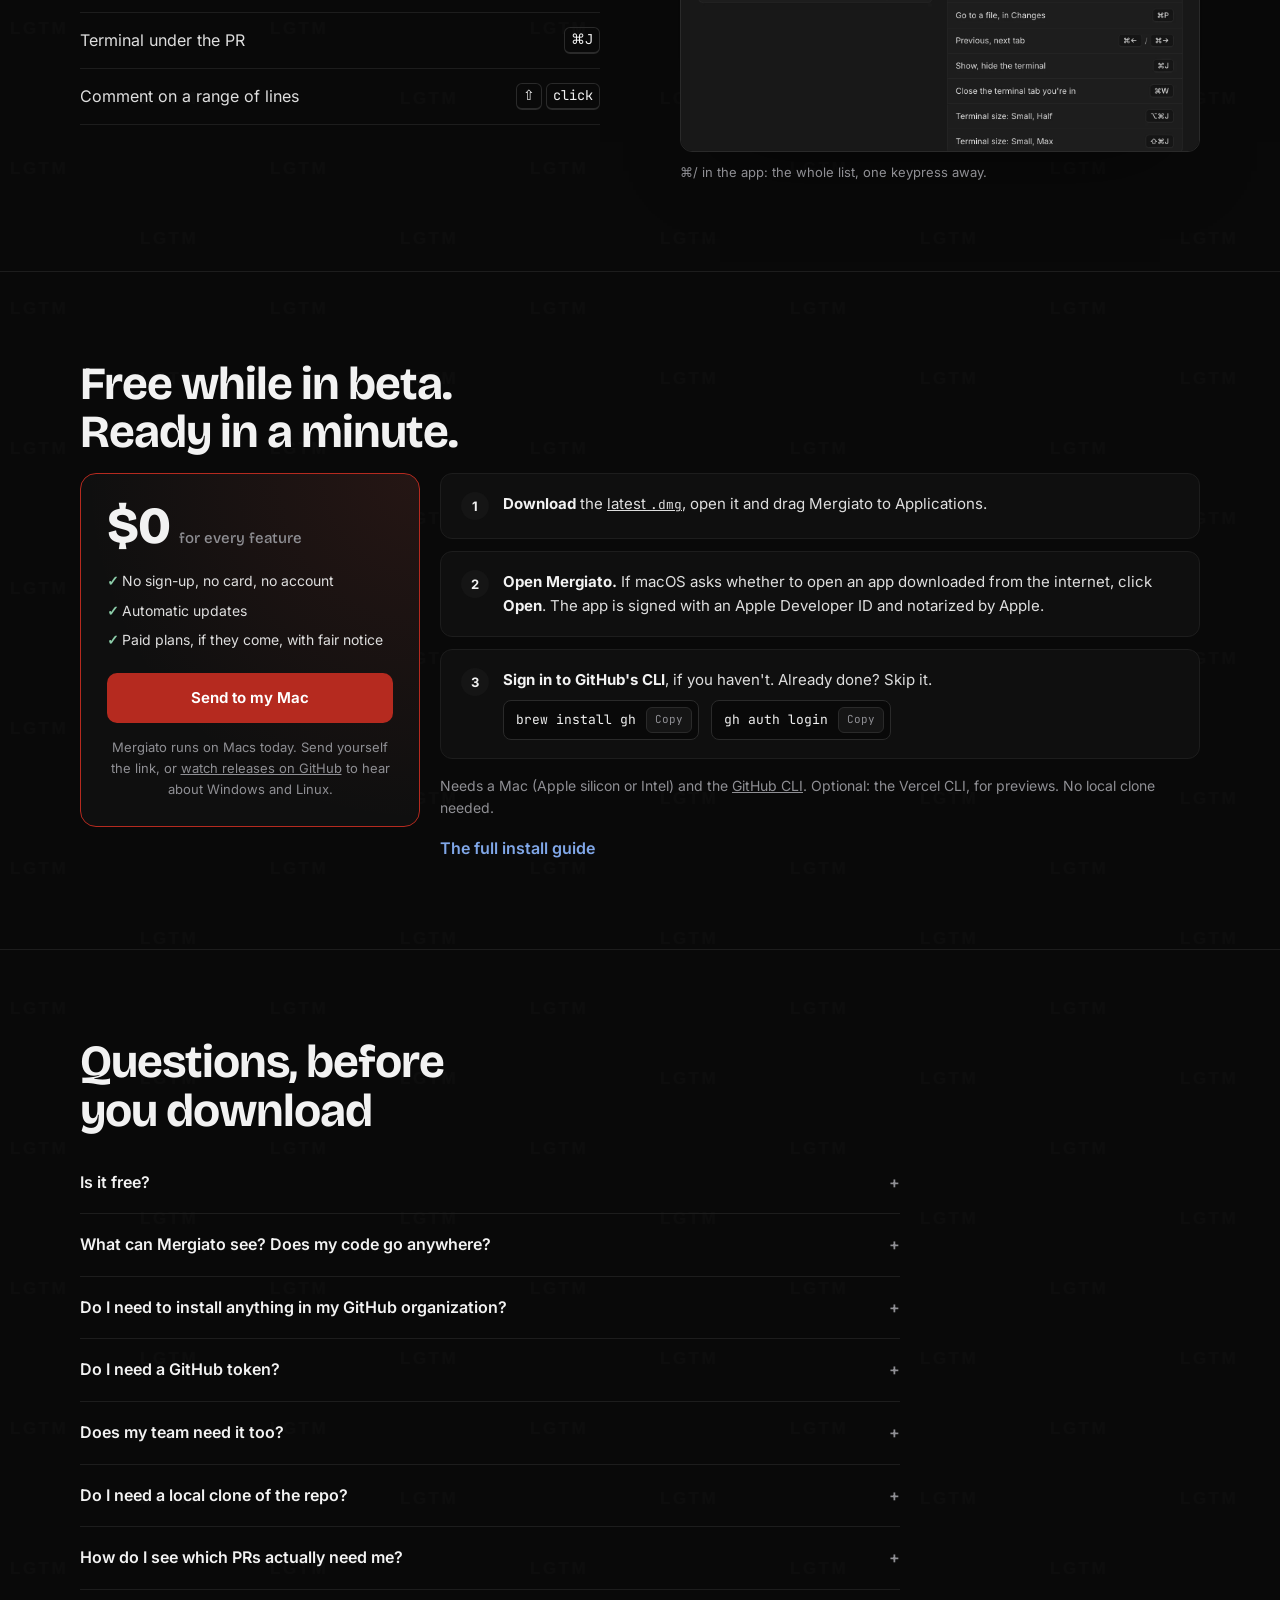
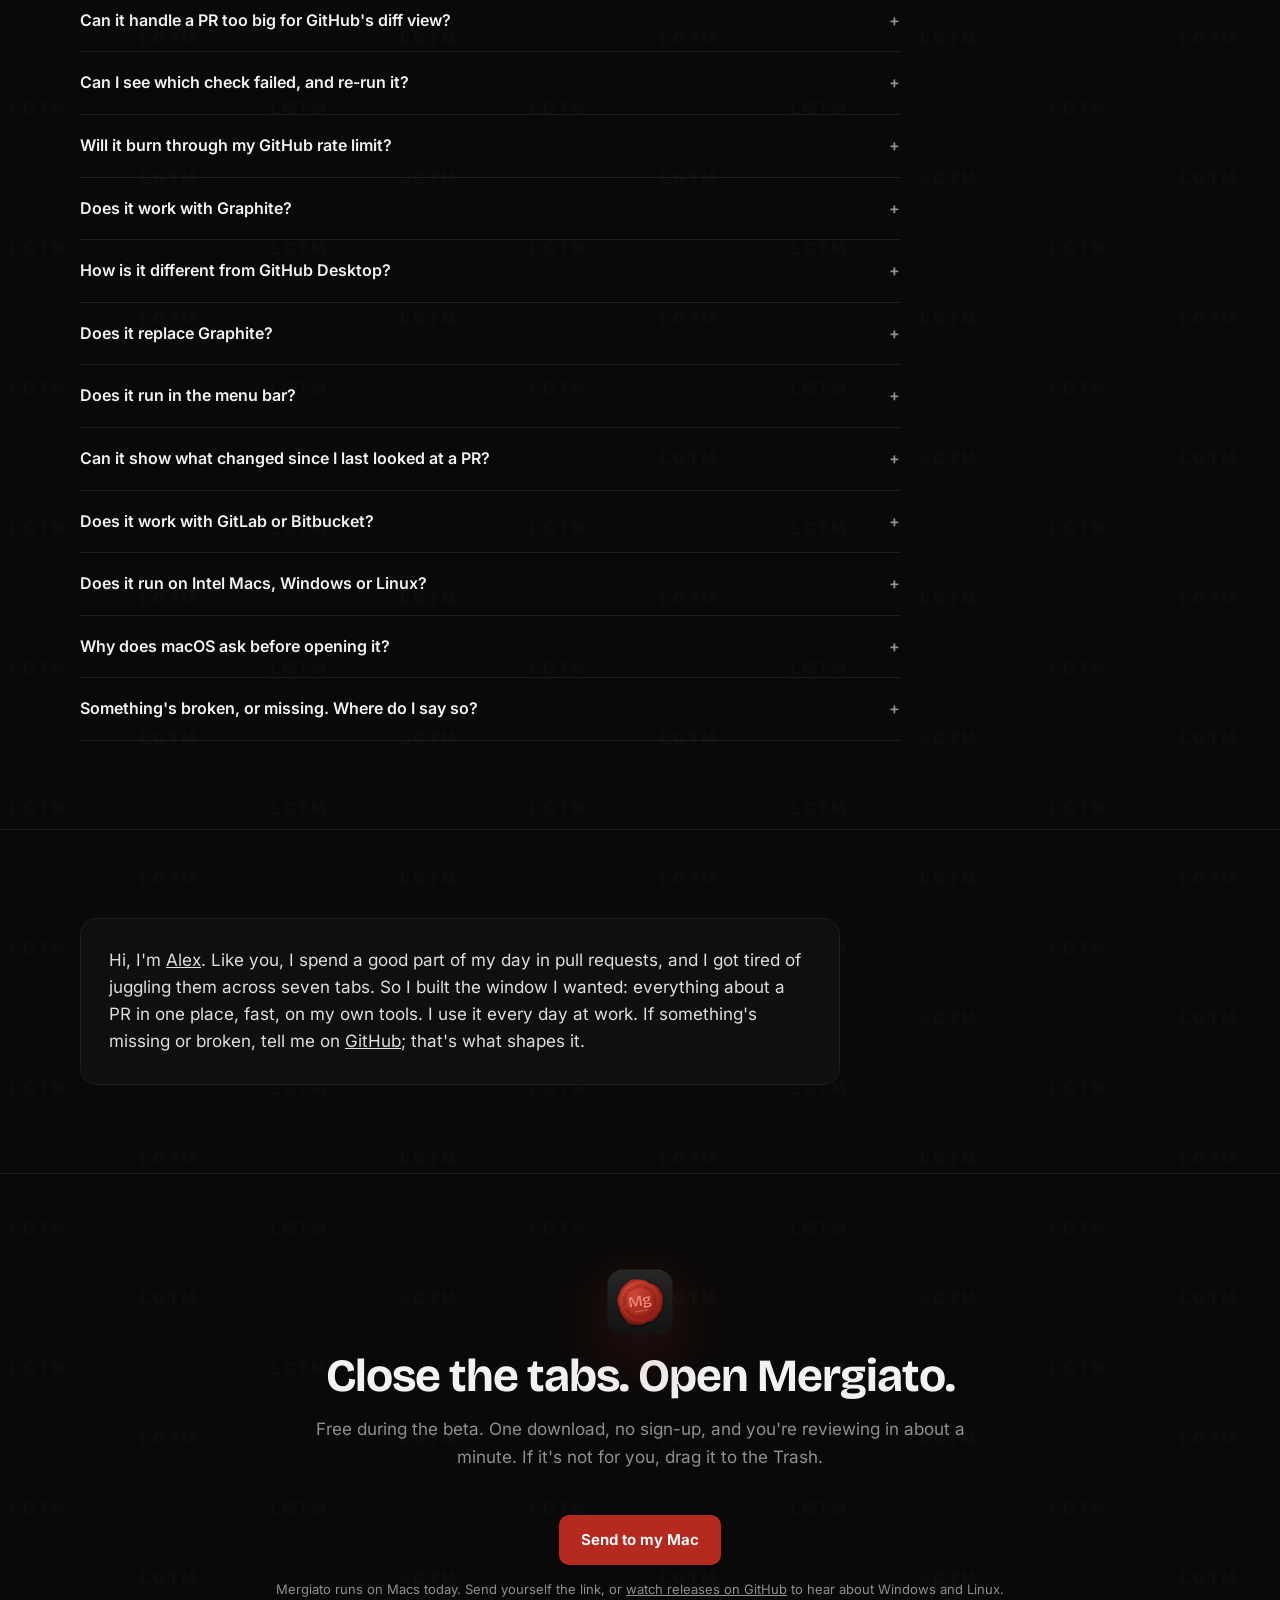
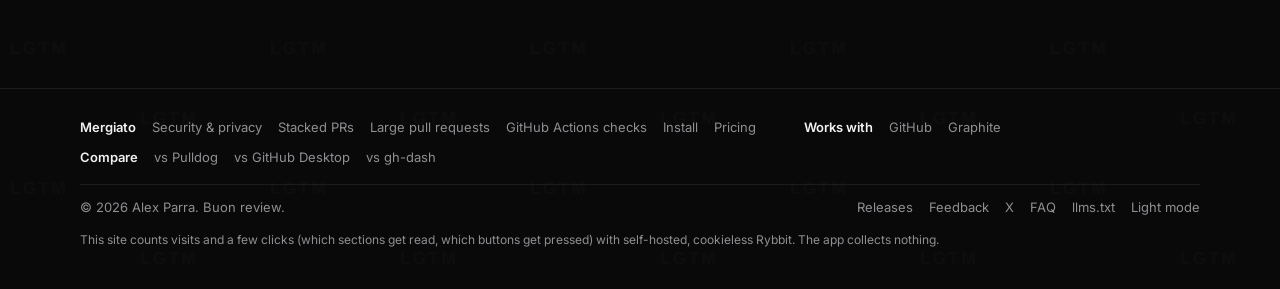
==== commit 2565de0a: "Update site" ====
--- a/index.html
+++ b/index.html
@@ -81,7 +81,7 @@
             "description": "A PR's stack and previews, its checks, a review thread, then a merge through Graphite's queue.",
             "thumbnailUrl": "https://mergiato.com/media/hero-poster.jpg",
             "contentUrl": "https://mergiato.com/media/hero.mp4",
-            "uploadDate": "2026-10-25T08:53:54Z",
+            "uploadDate": "2026-10-25T09:21:15Z",
             "duration": "PT14S",
             "width": 1440,
             "height": 900
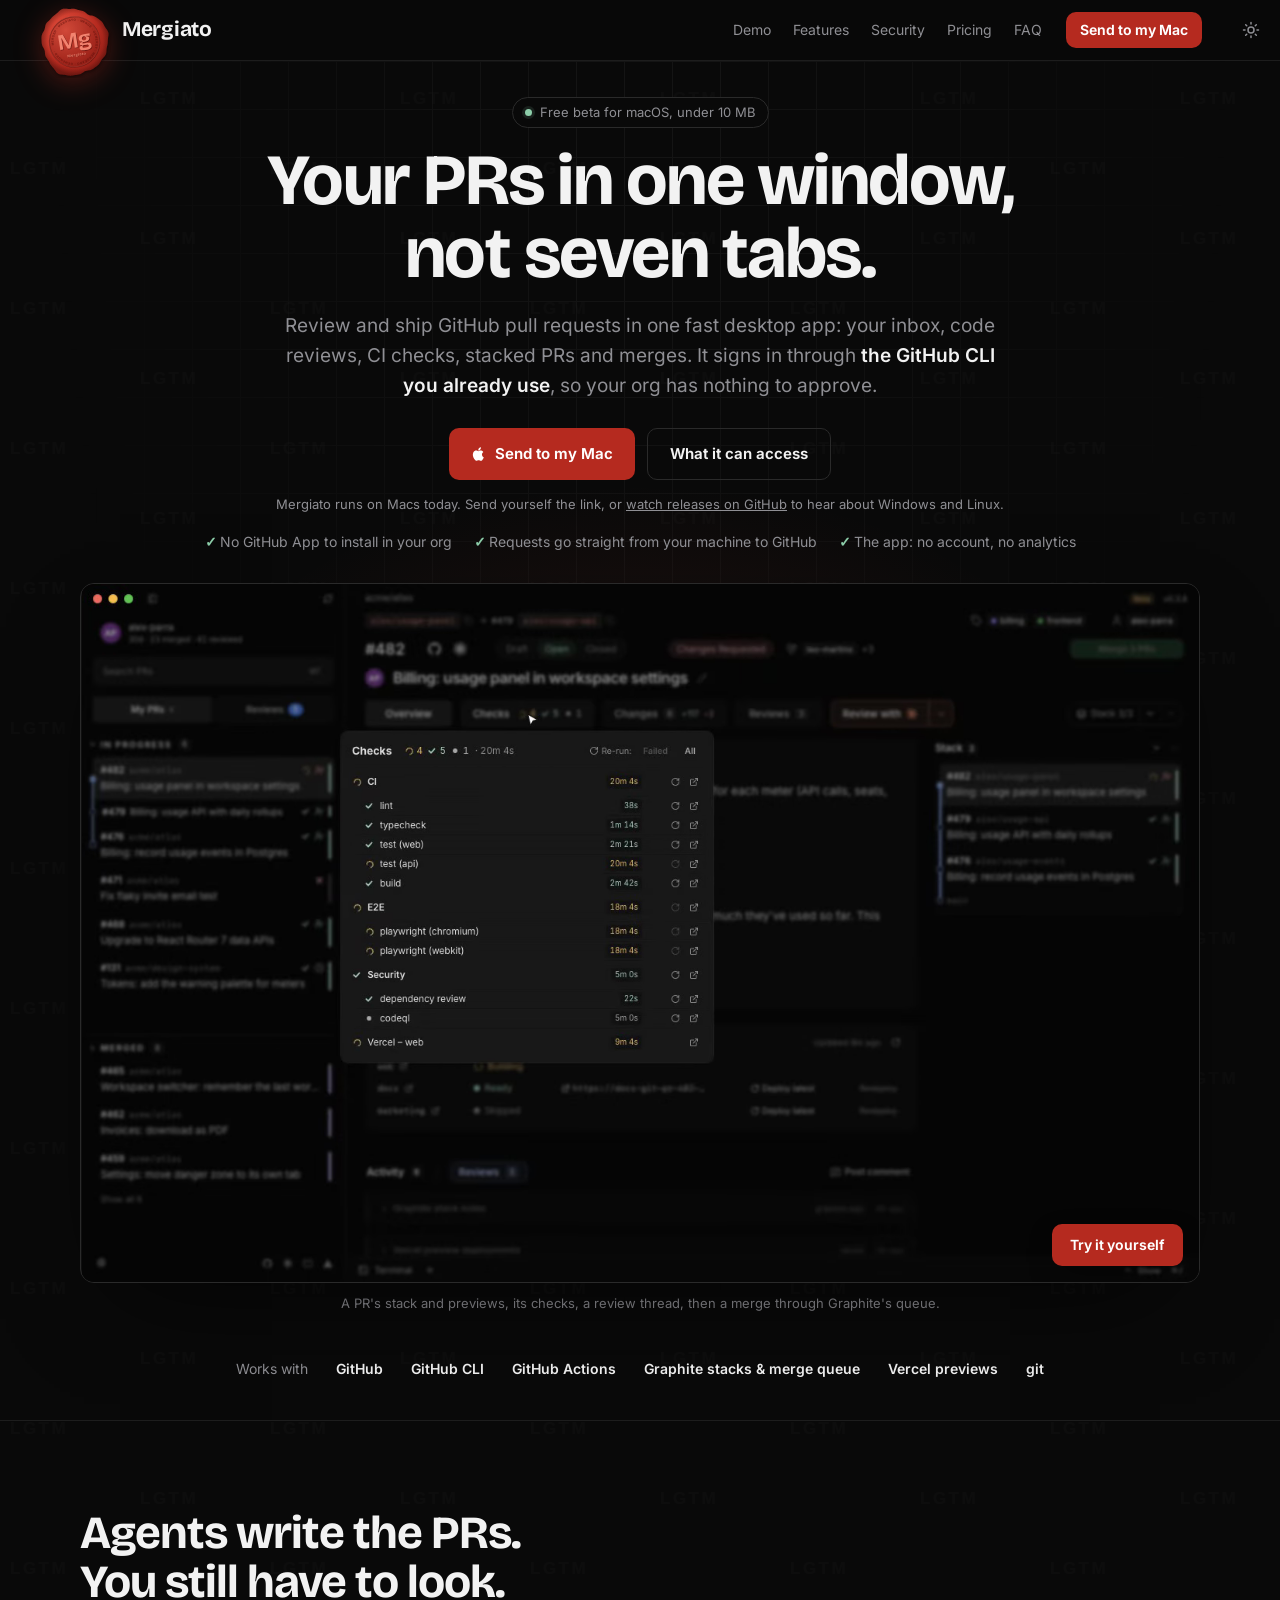
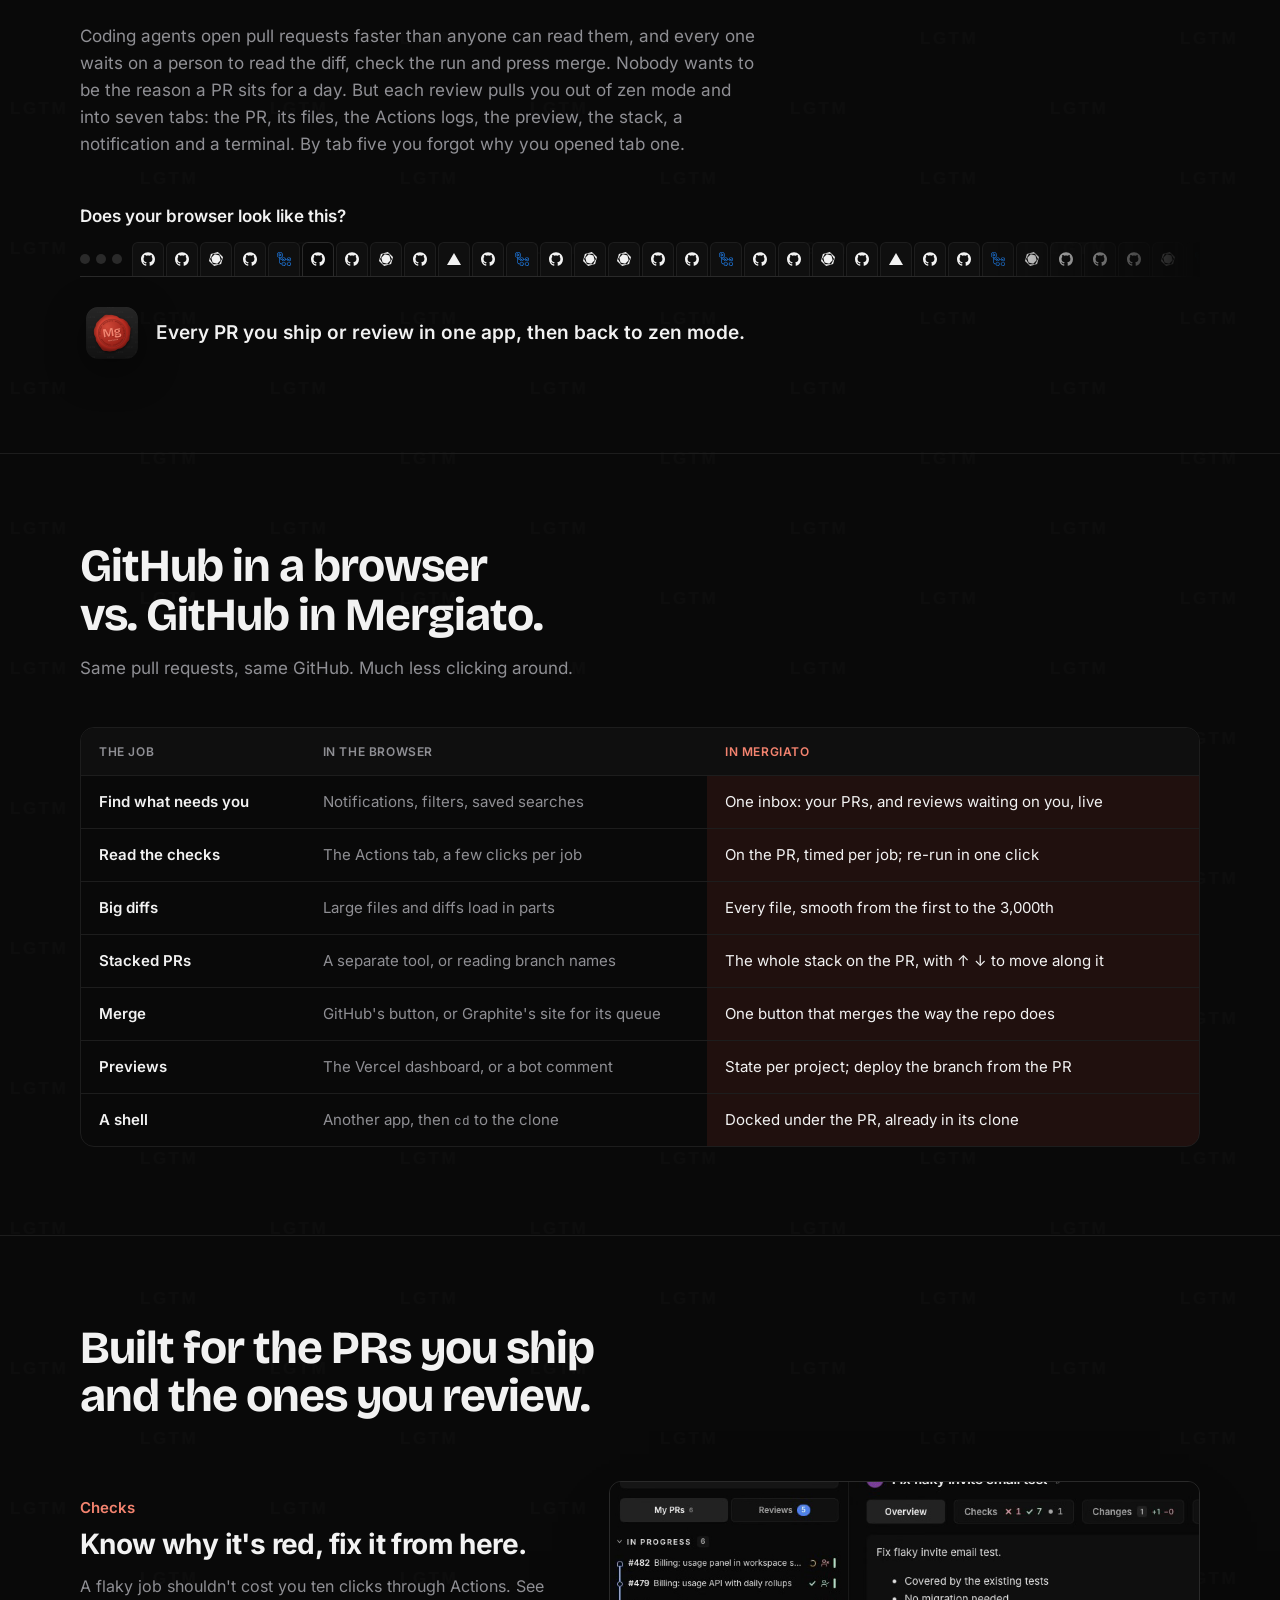
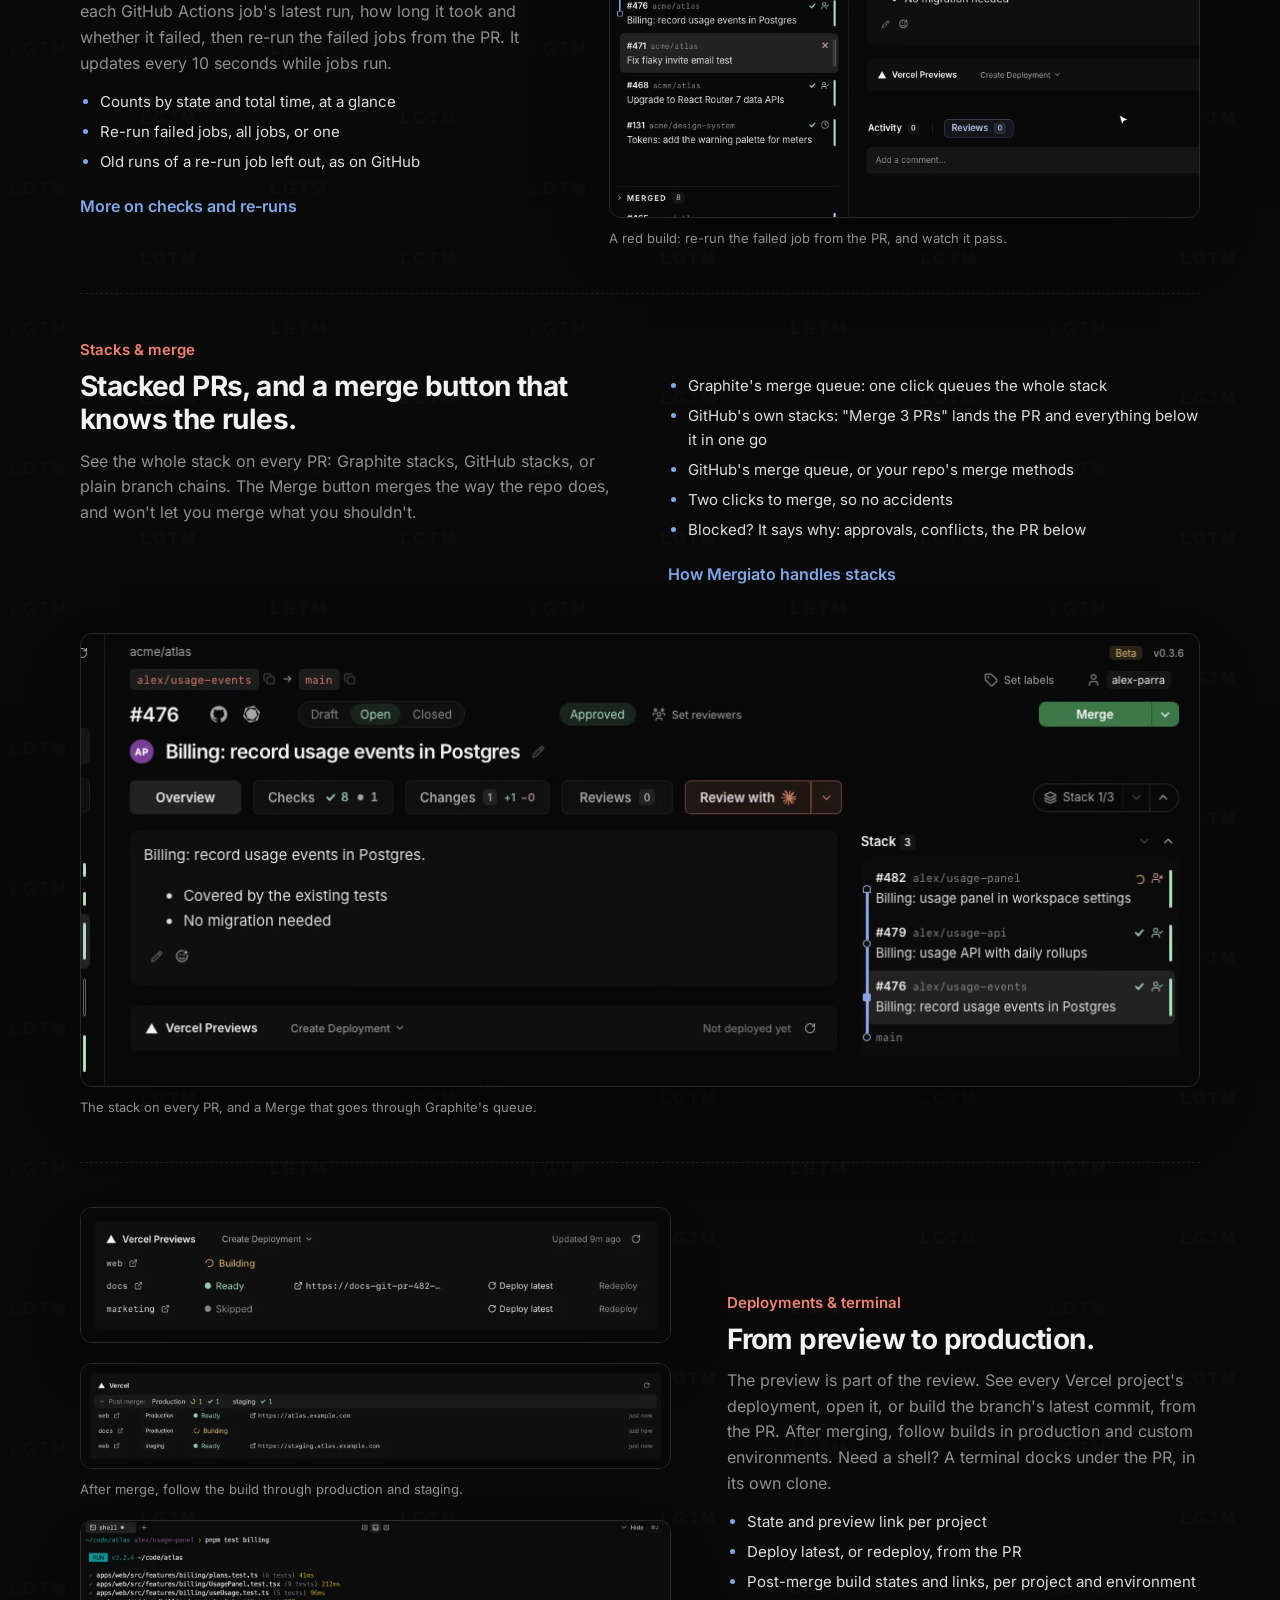
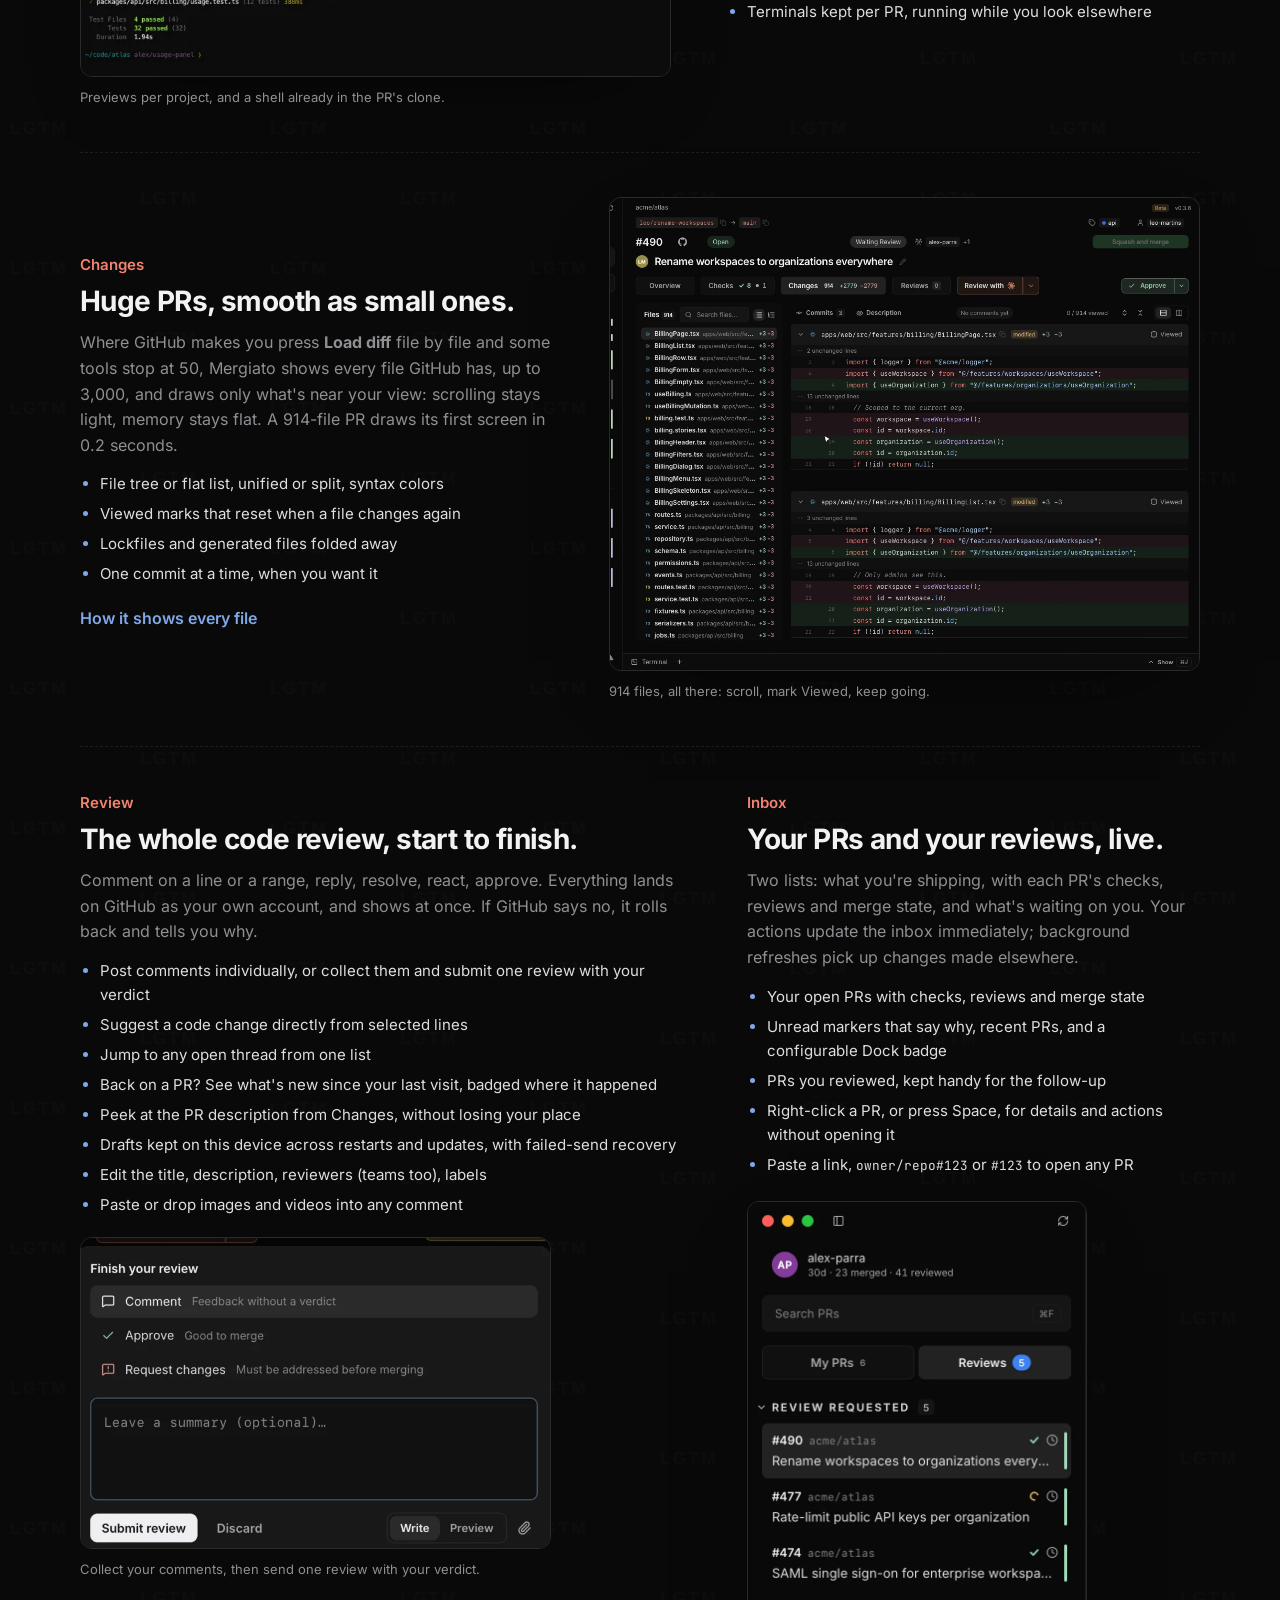
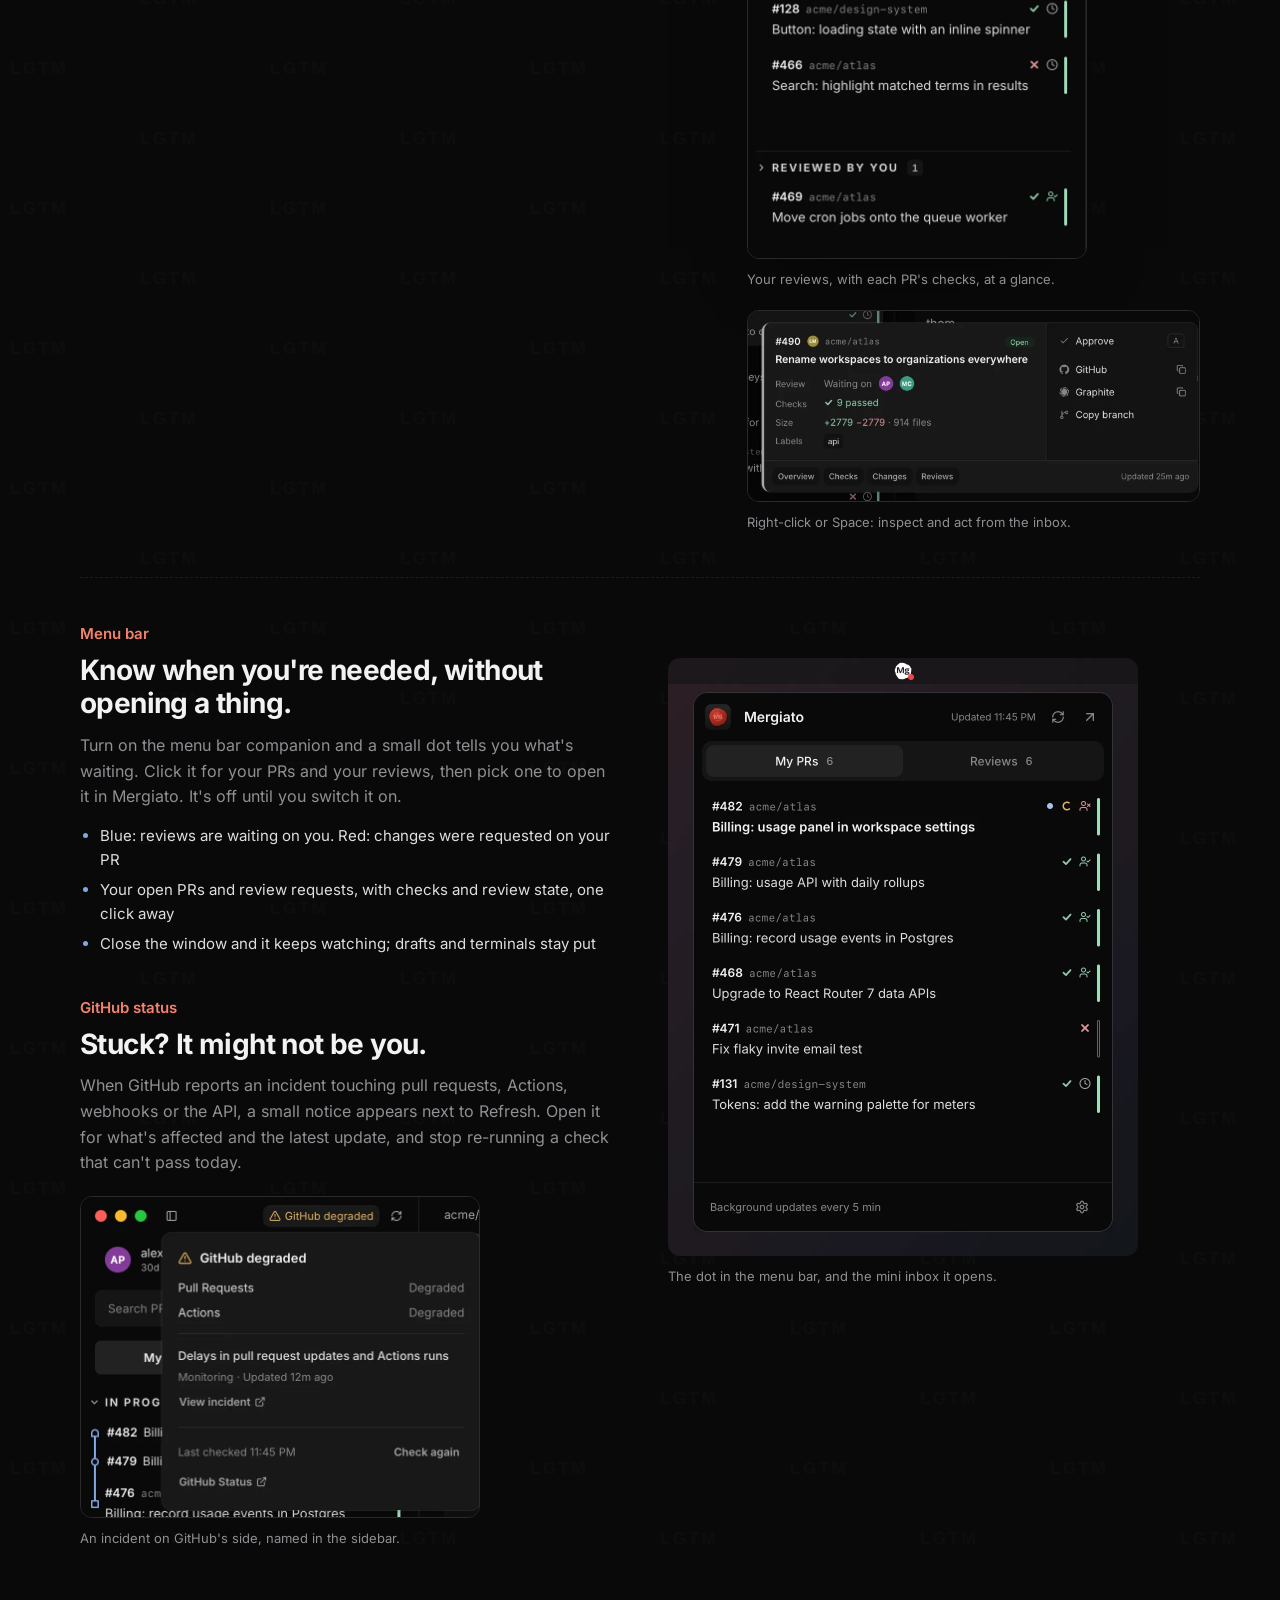
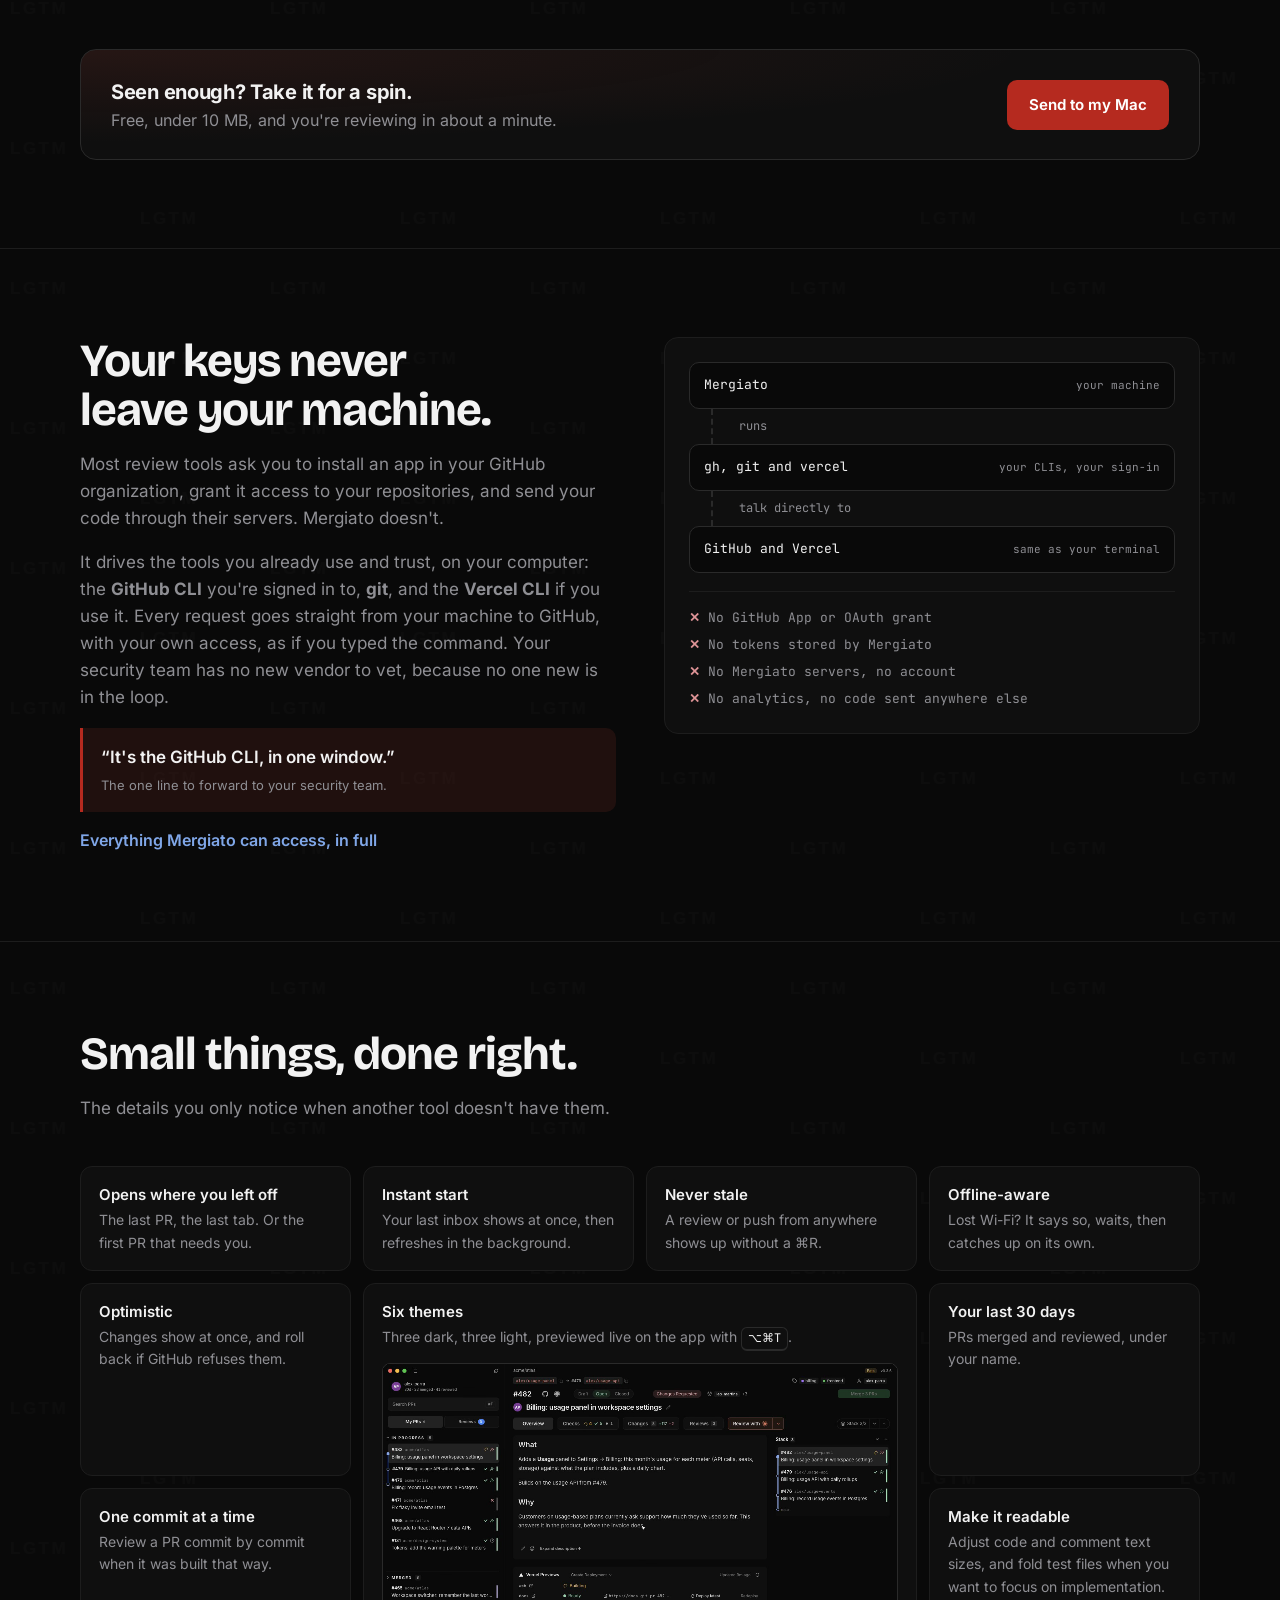
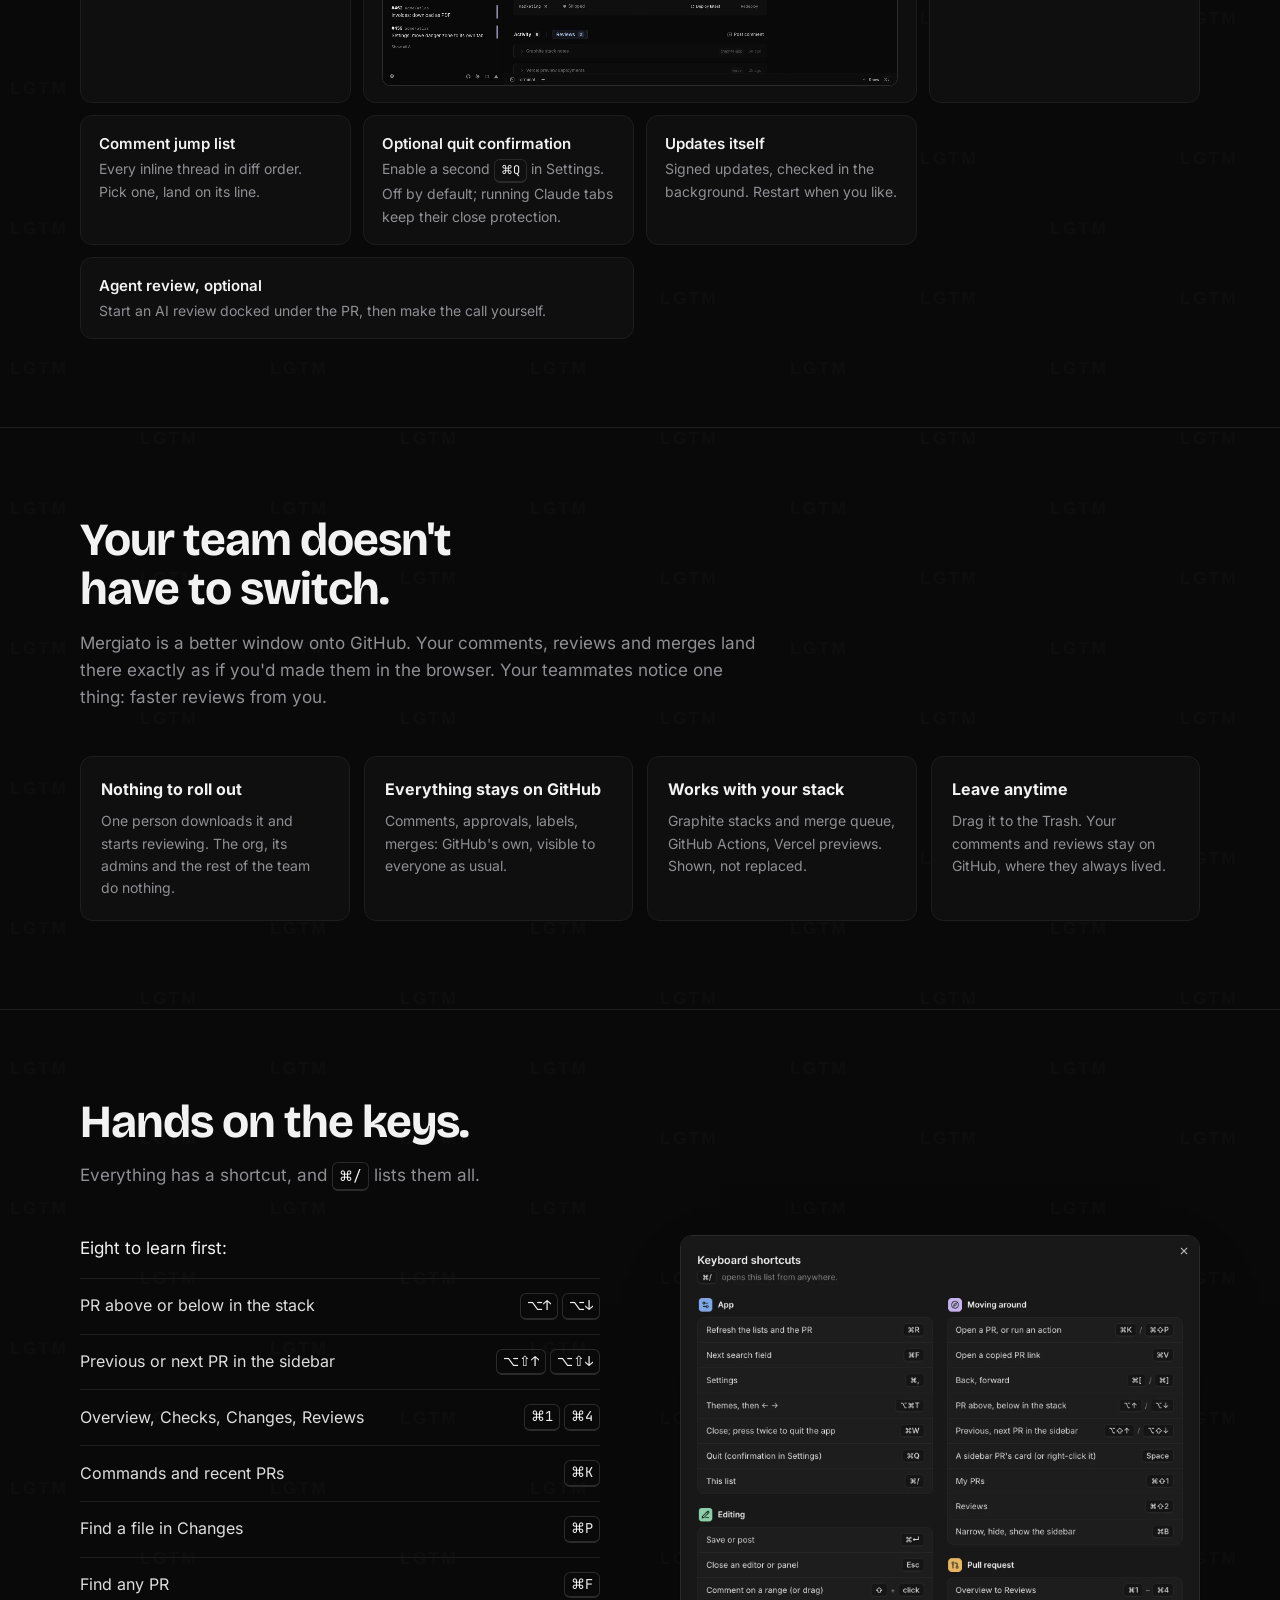
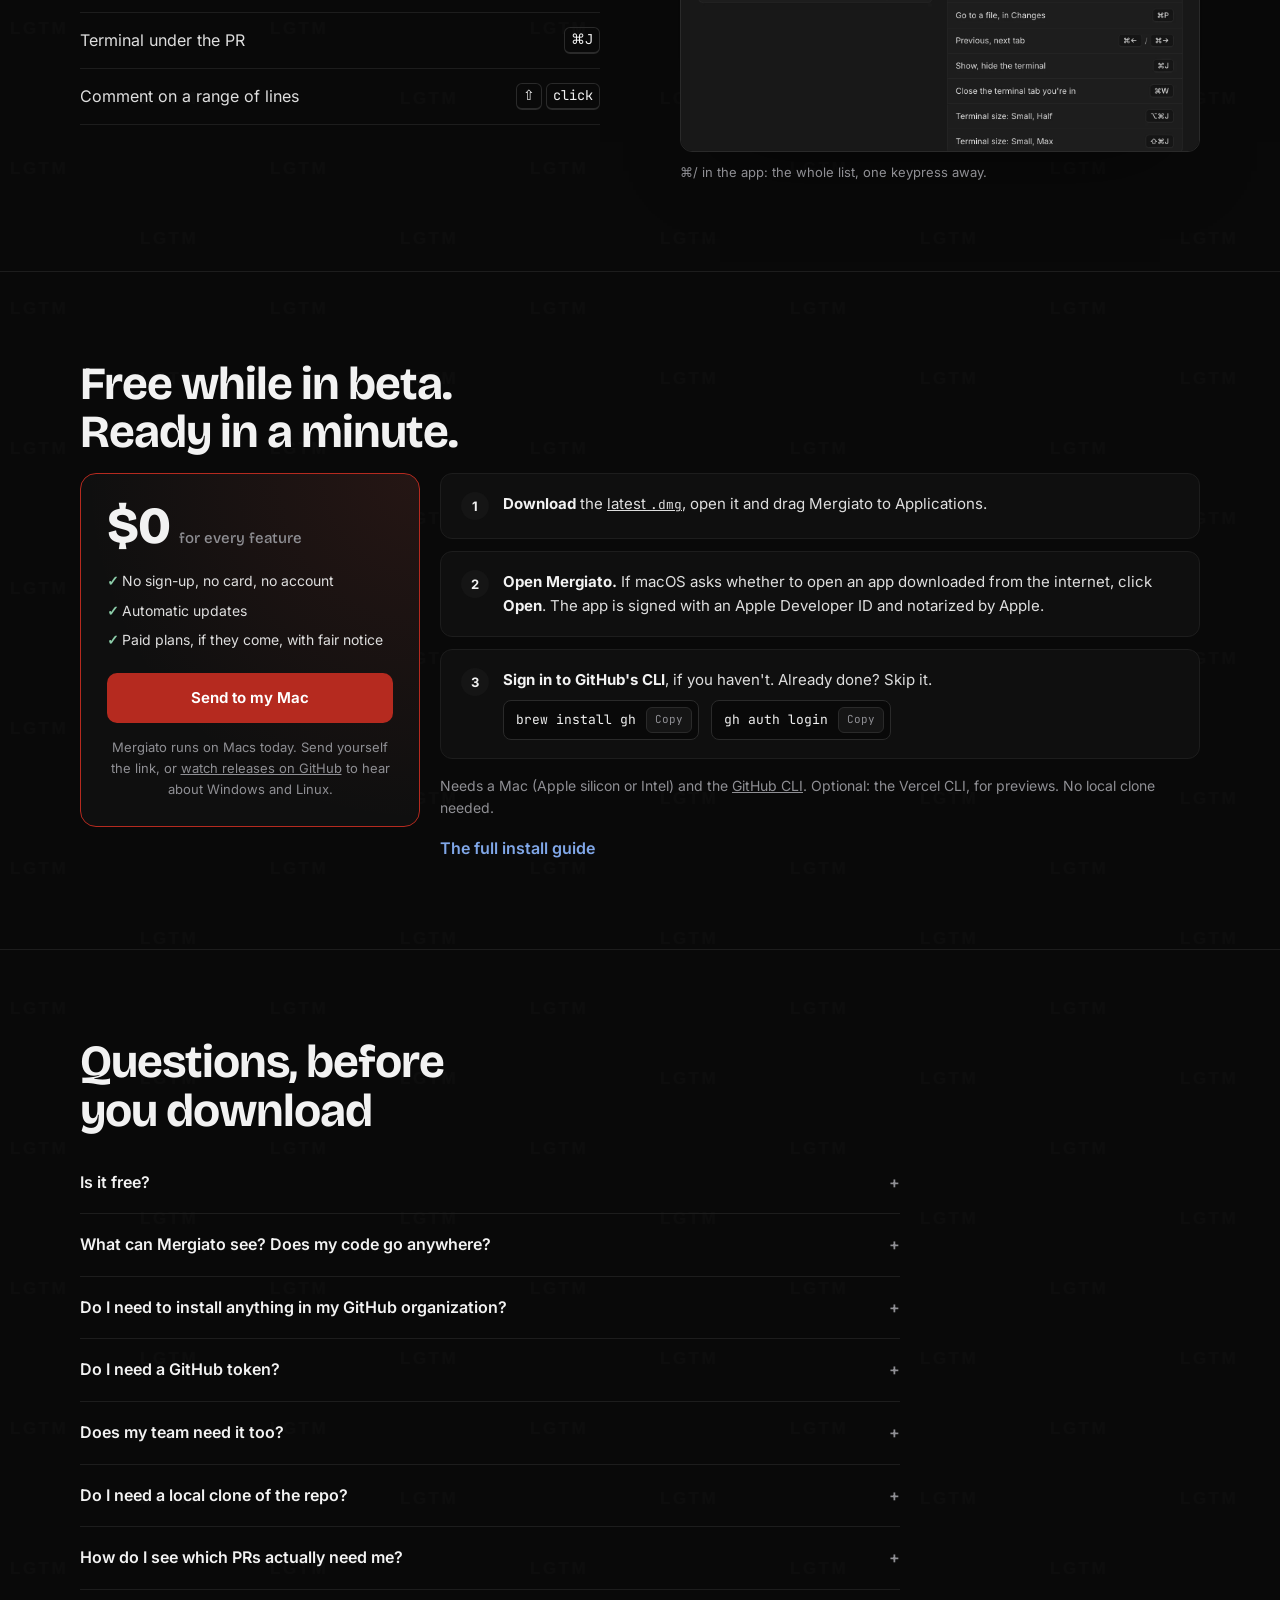
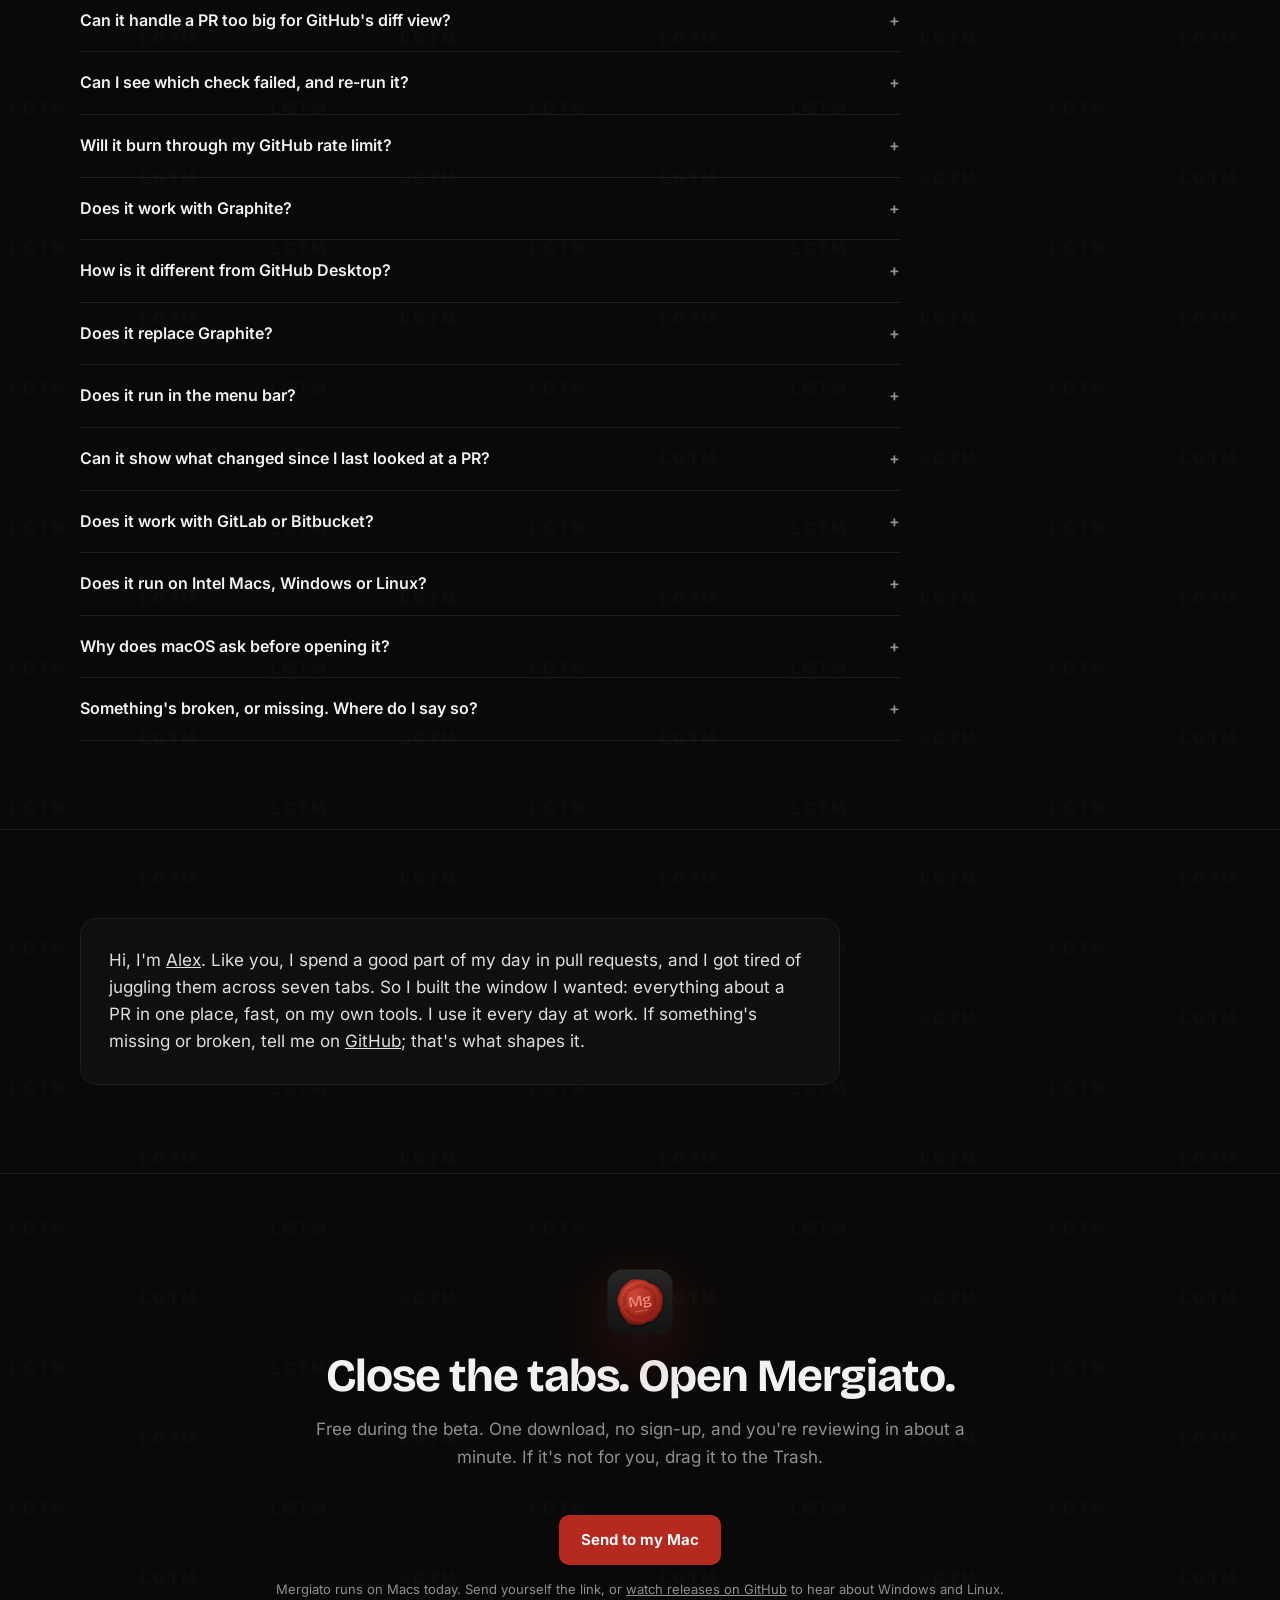
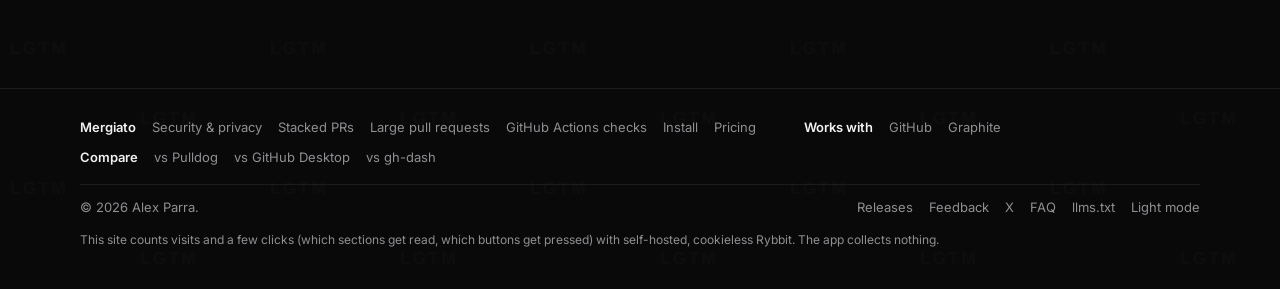
==== commit 85c6f1e6: "Update site" ====
--- a/index.html
+++ b/index.html
@@ -81,7 +81,7 @@
             "description": "A PR's stack and previews, its checks, a review thread, then a merge through Graphite's queue.",
             "thumbnailUrl": "https://mergiato.com/media/hero-poster.jpg",
             "contentUrl": "https://mergiato.com/media/hero.mp4",
-            "uploadDate": "2026-10-25T09:21:15Z",
+            "uploadDate": "2026-10-25T19:28:13Z",
             "duration": "PT14S",
             "width": 1440,
             "height": 900
@@ -92,7 +92,7 @@
             "description": "A red build: re-run the failed job from the PR, and watch it pass.",
             "thumbnailUrl": "https://mergiato.com/media/checks-poster.jpg",
             "contentUrl": "https://mergiato.com/media/checks.mp4",
-            "uploadDate": "2026-10-24T22:51:19Z",
+            "uploadDate": "2026-10-25T19:28:13Z",
             "duration": "PT9S",
             "width": 838,
             "height": 476
@@ -103,7 +103,7 @@
             "description": "The stack on every PR, and a Merge that goes through Graphite's queue.",
             "thumbnailUrl": "https://mergiato.com/media/stack-merge-poster.jpg",
             "contentUrl": "https://mergiato.com/media/stack-merge.mp4",
-            "uploadDate": "2026-10-24T22:51:19Z",
+            "uploadDate": "2026-10-25T19:28:13Z",
             "duration": "PT12S",
             "width": 1124,
             "height": 454
@@ -114,7 +114,7 @@
             "description": "914 files, all there: scroll, mark Viewed, keep going.",
             "thumbnailUrl": "https://mergiato.com/media/large-pr-poster.jpg",
             "contentUrl": "https://mergiato.com/media/large-pr.mp4",
-            "uploadDate": "2026-10-24T22:51:19Z",
+            "uploadDate": "2026-10-25T19:28:13Z",
             "duration": "PT19S",
             "width": 1124,
             "height": 900
@@ -125,7 +125,7 @@
             "description": "The theme picker previewing Mergiato's six themes on the app",
             "thumbnailUrl": "https://mergiato.com/media/themes-poster.jpg",
             "contentUrl": "https://mergiato.com/media/themes.mp4",
-            "uploadDate": "2026-10-24T22:51:19Z",
+            "uploadDate": "2026-10-25T19:28:13Z",
             "duration": "PT9S",
             "width": 1440,
             "height": 900
@@ -1828,7 +1828,7 @@
             <a href="/compare/gh-dash/">vs gh-dash</a>
           </span>
         </nav>
-        <span>© 2026 Alex Parra. Buon review.</span>
+        <span>© 2026 Alex Parra.</span>
         <span class="flex flex-wrap gap-x-4 gap-y-1.5">
           <a href="https://github.com/alex-parra/mergiato-pull-request-app/releases">Releases</a>
           <a href="https://github.com/alex-parra/mergiato-pull-request-app/issues">Feedback</a>
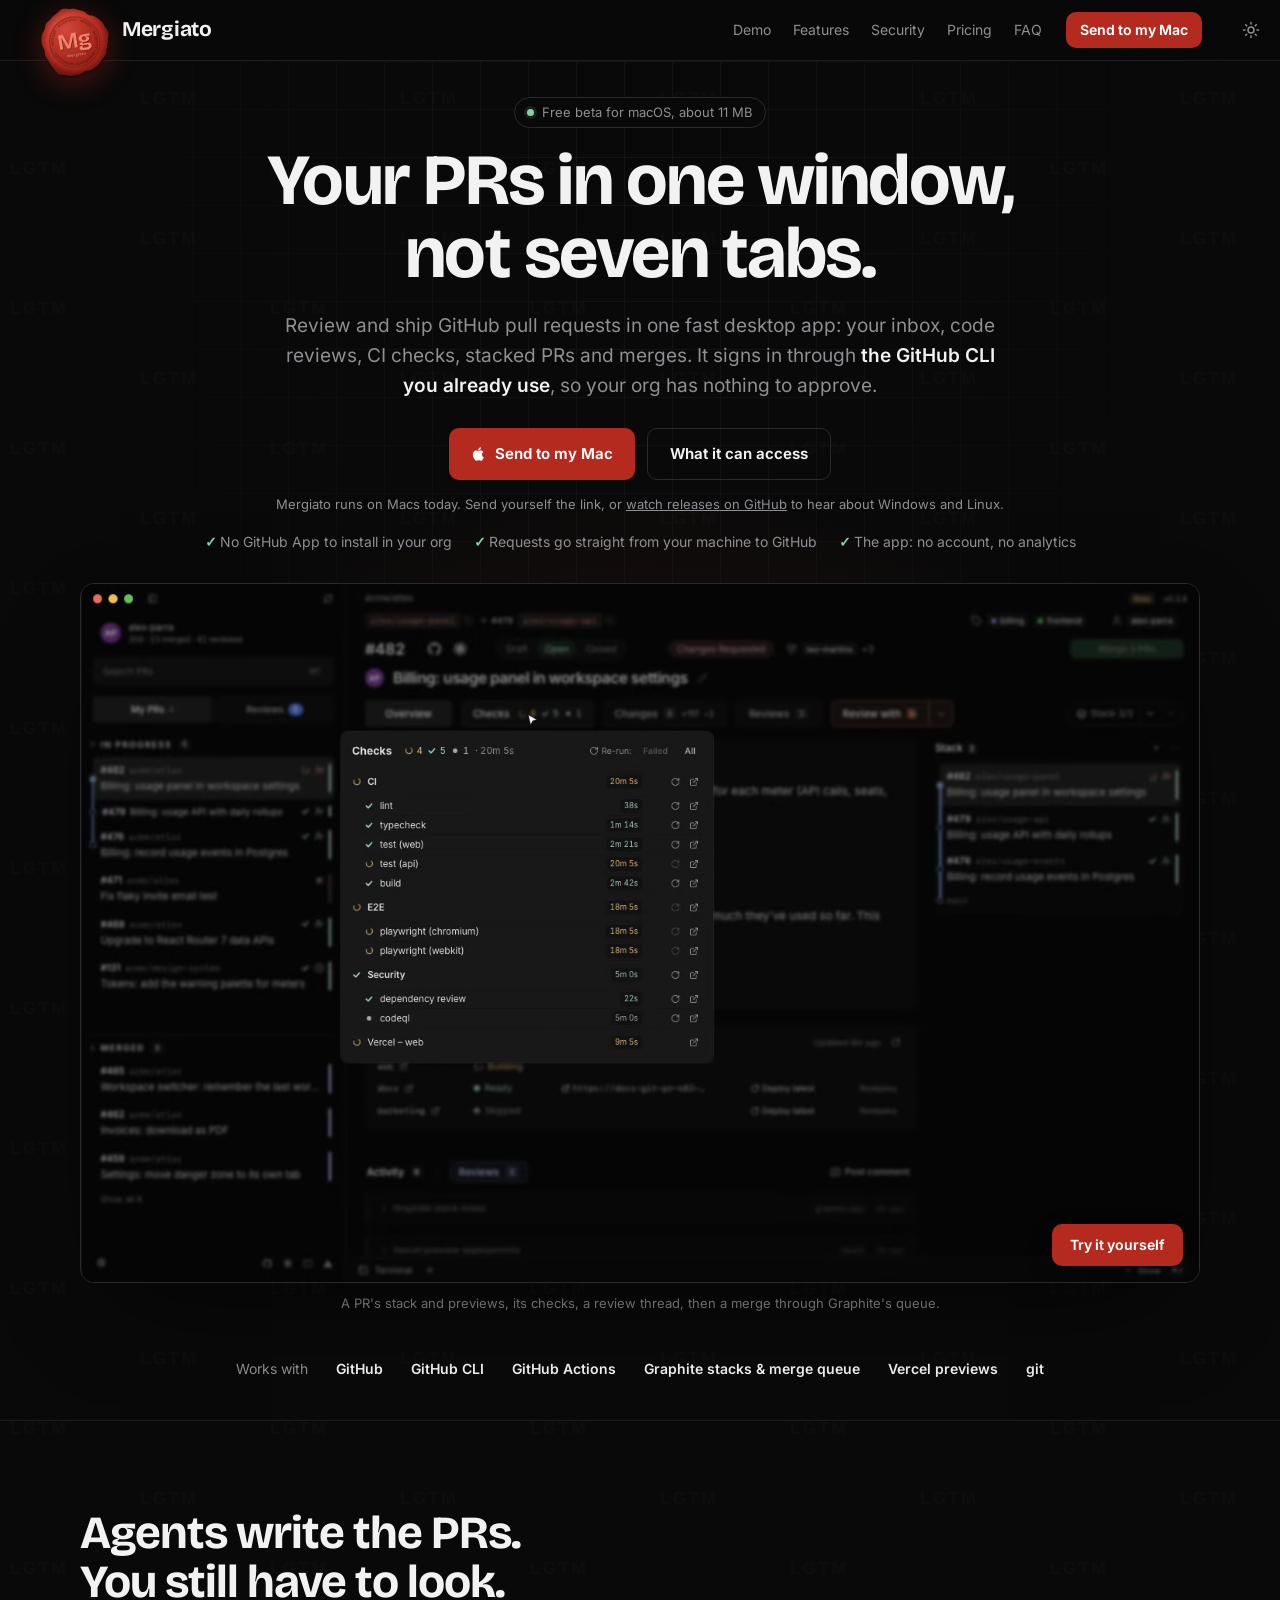
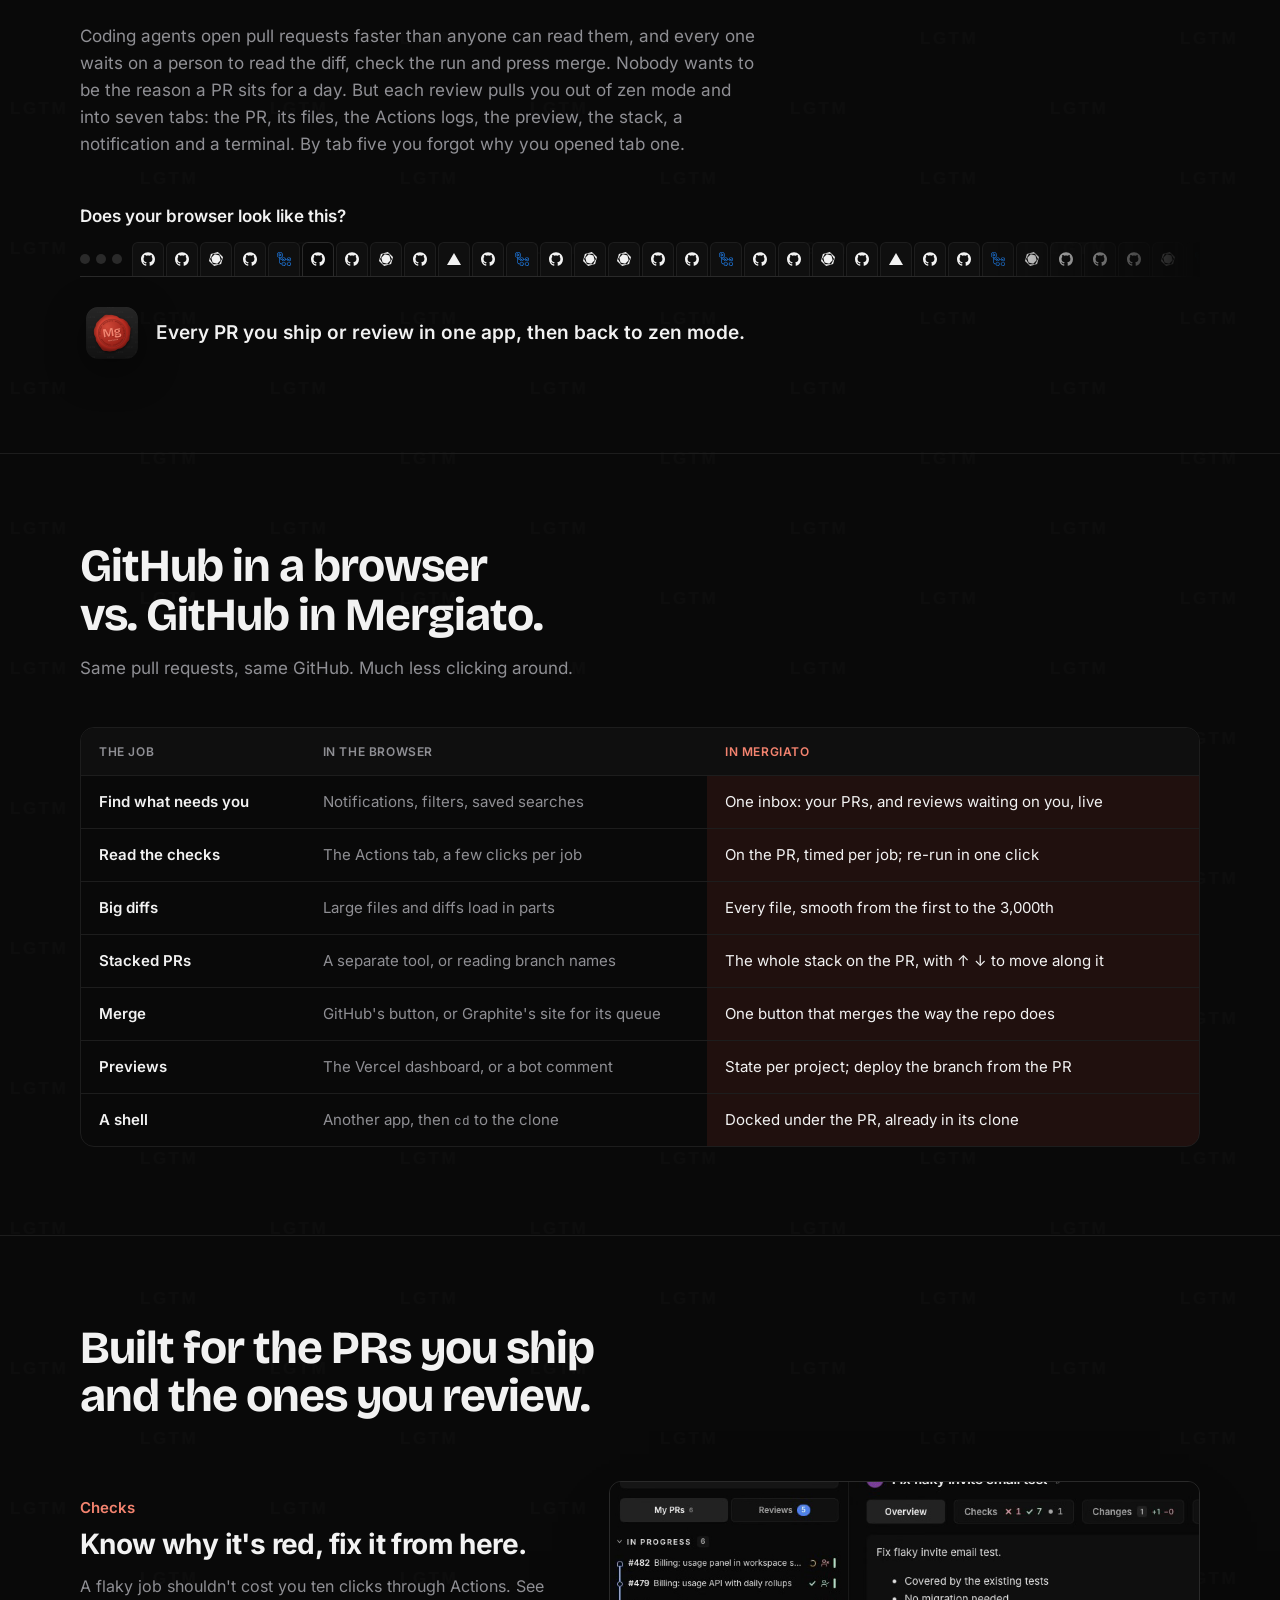
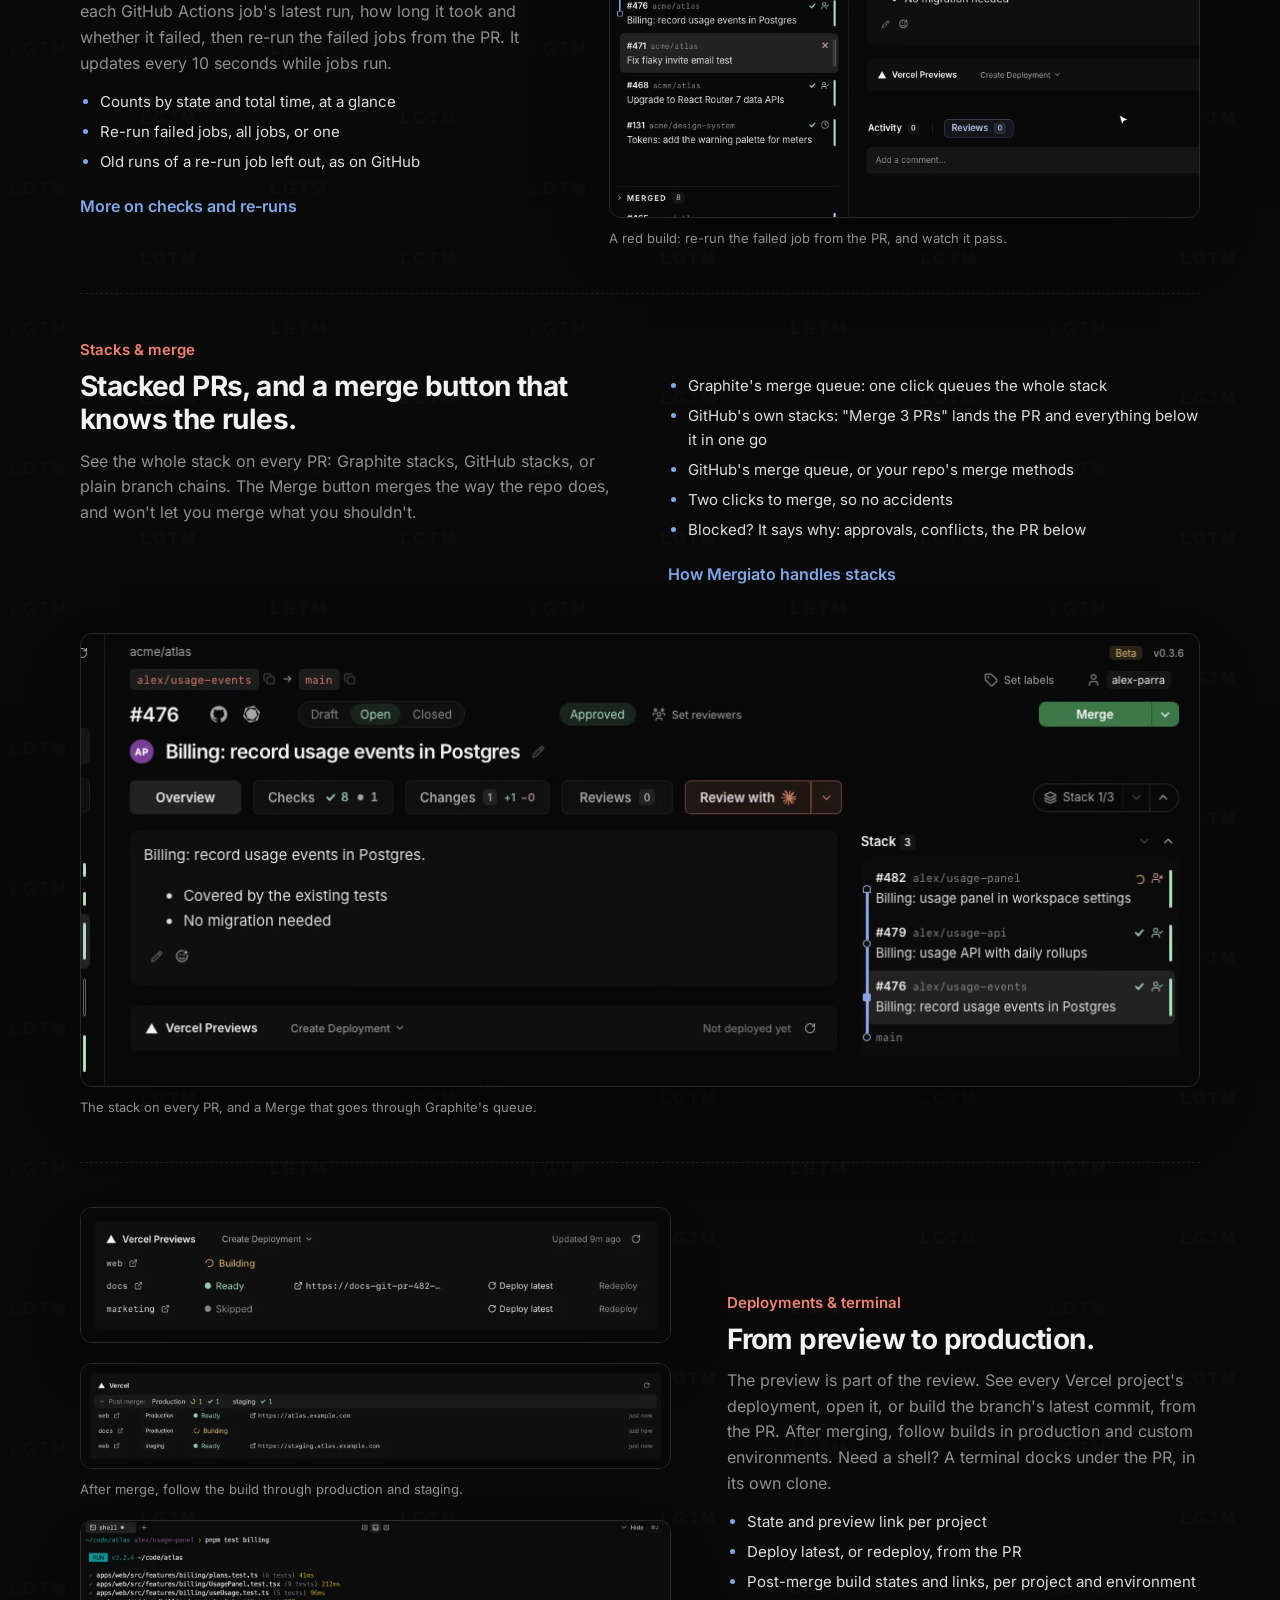
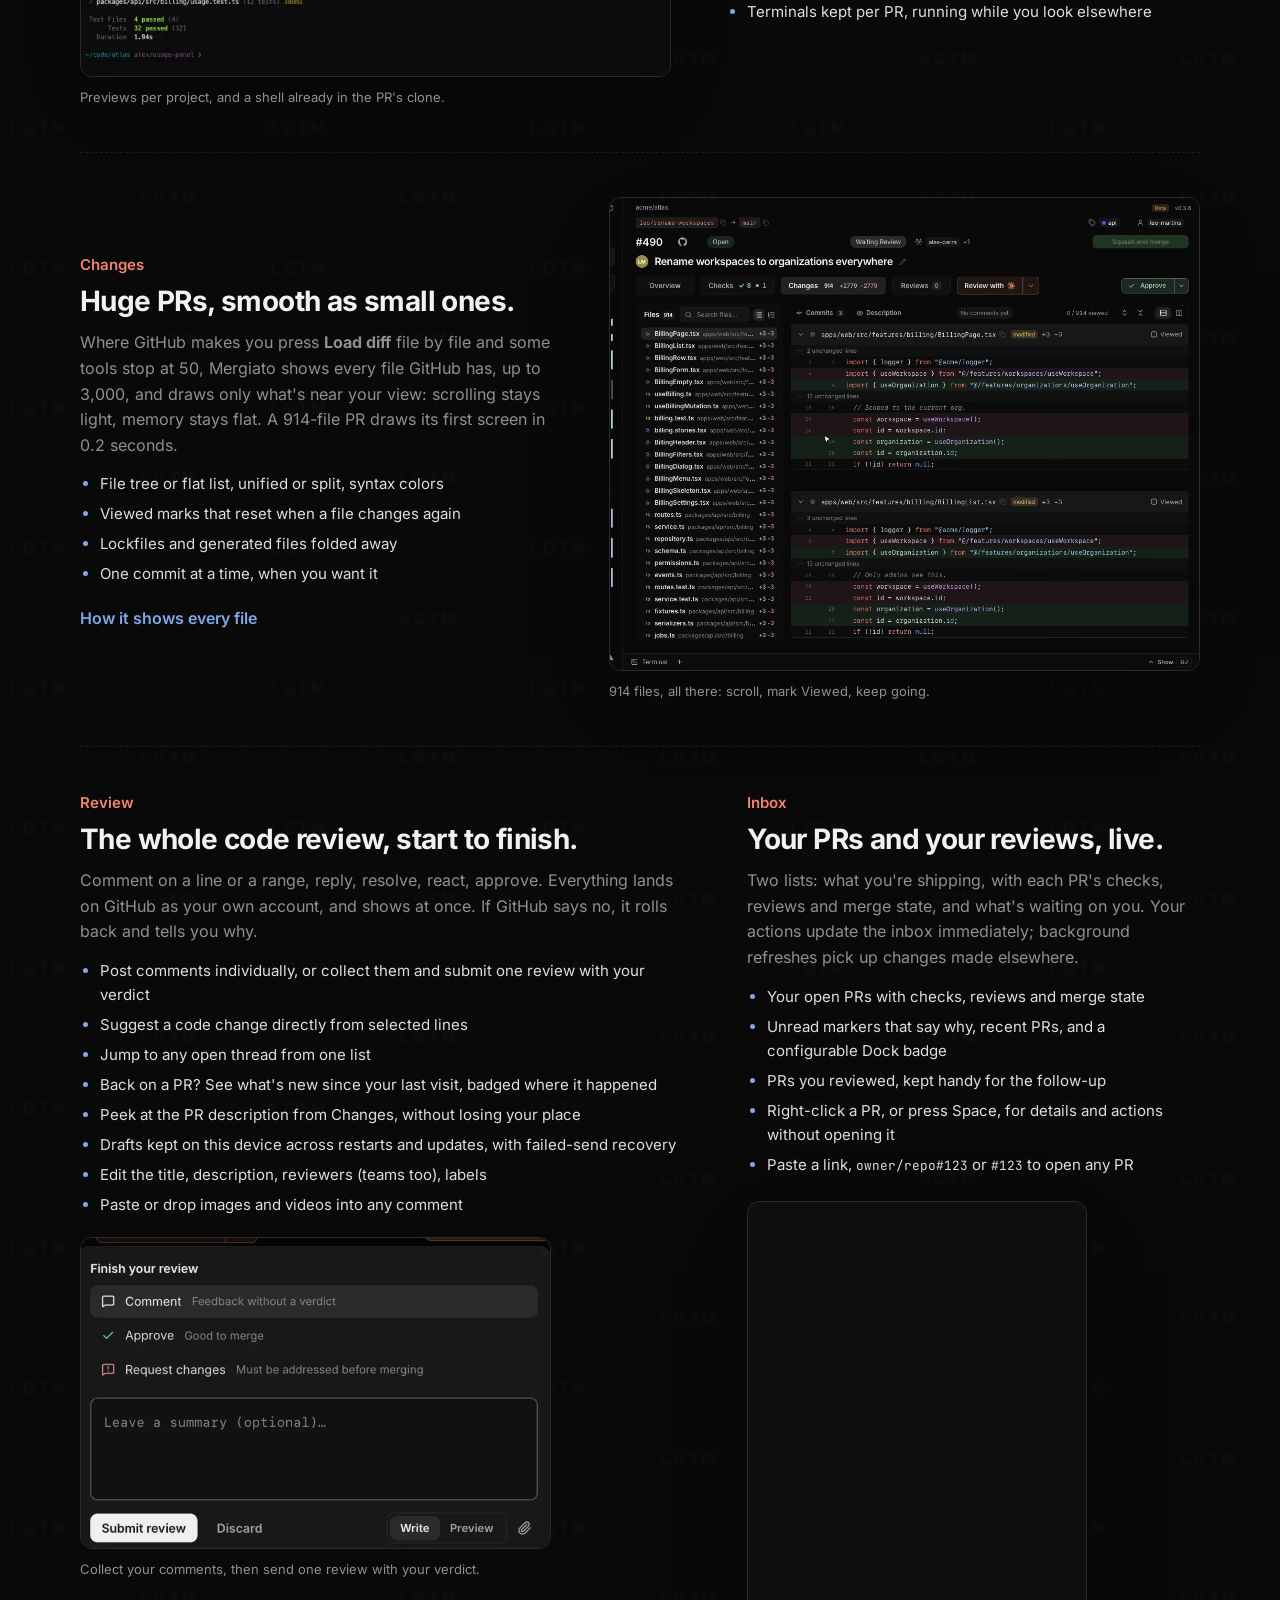
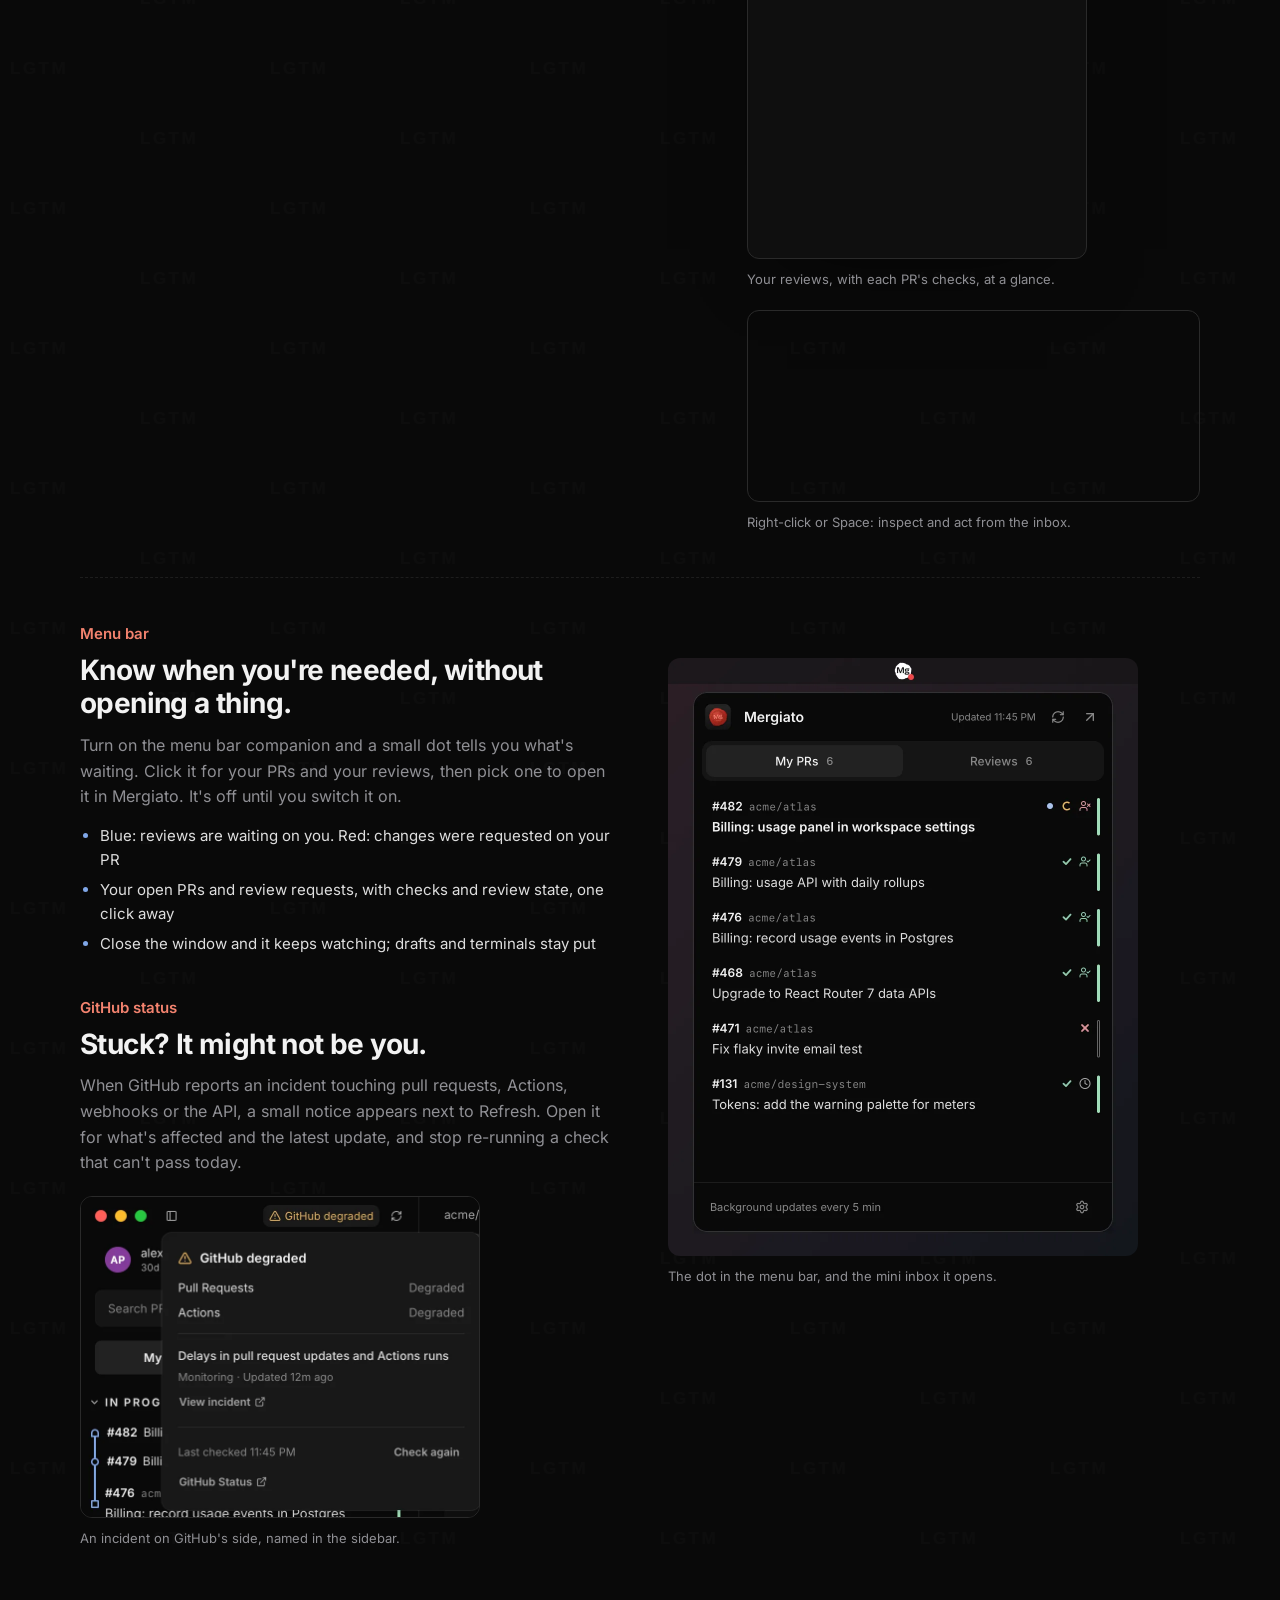
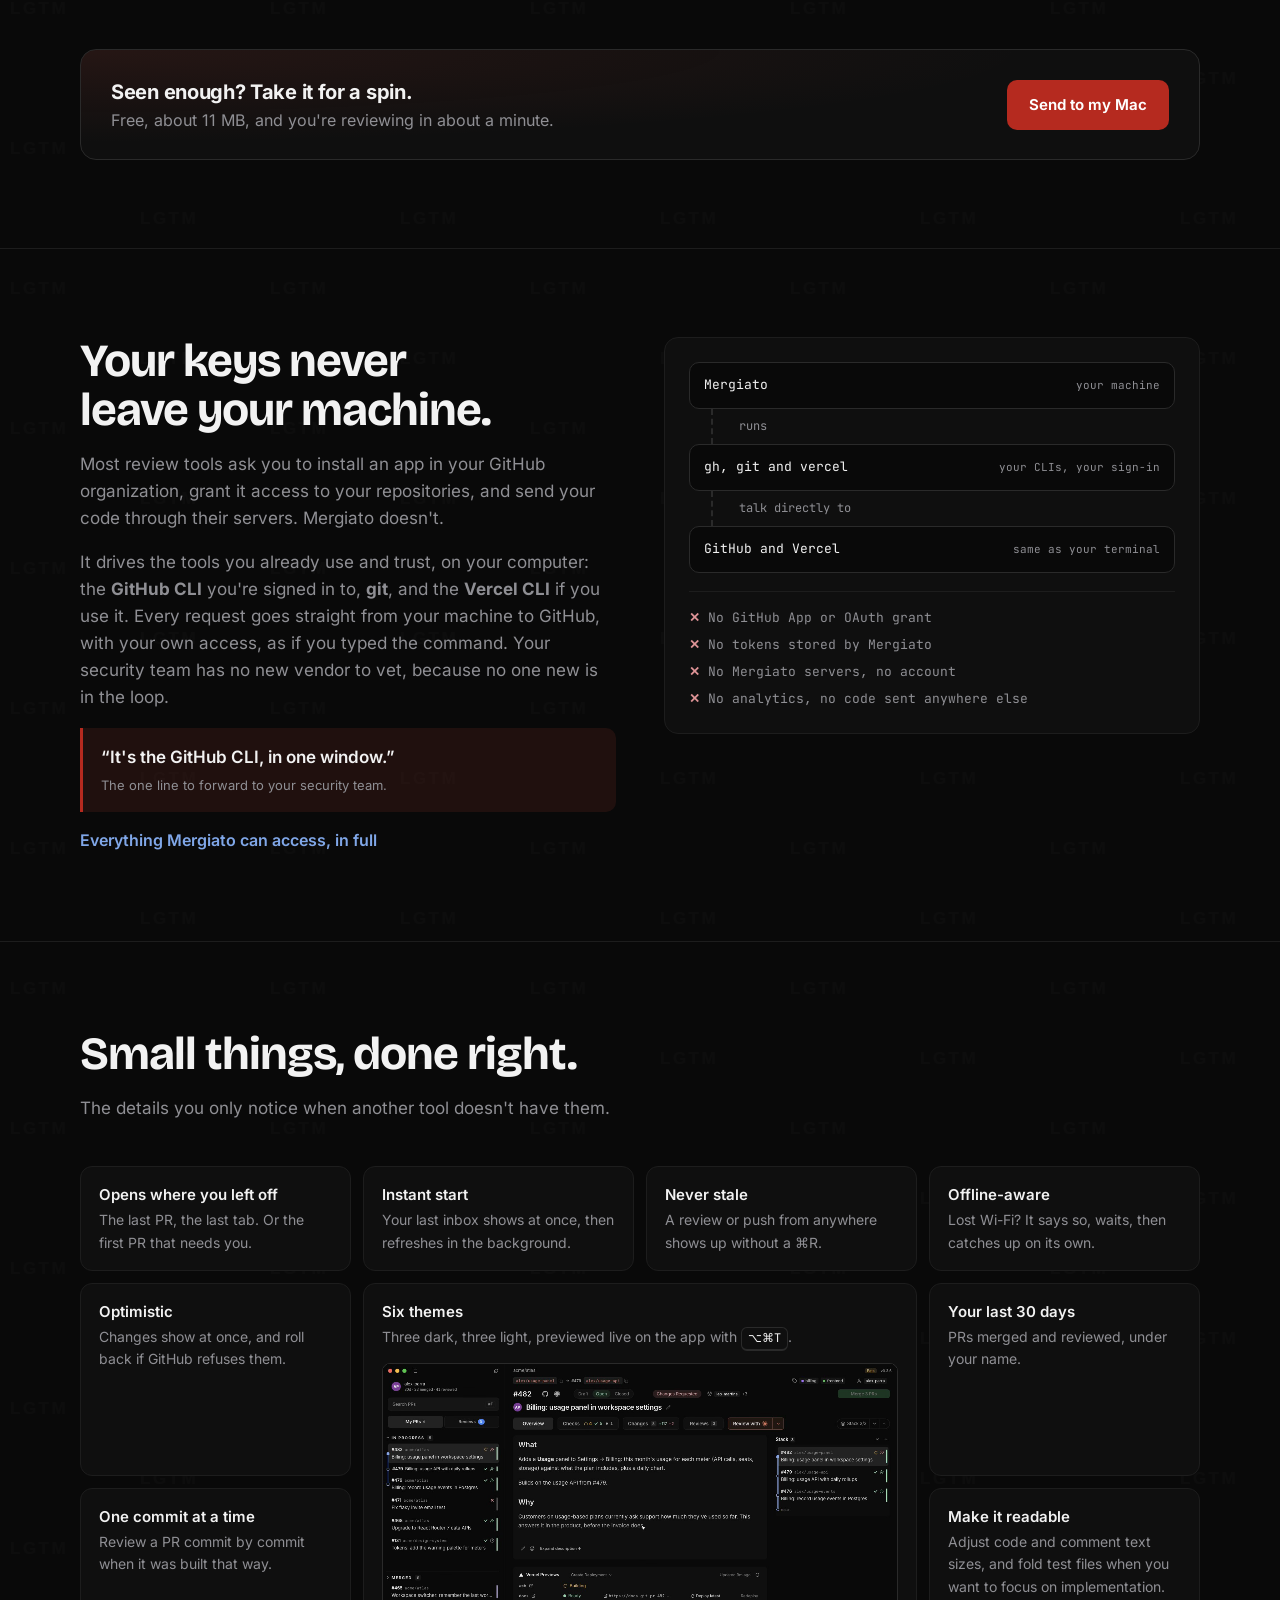
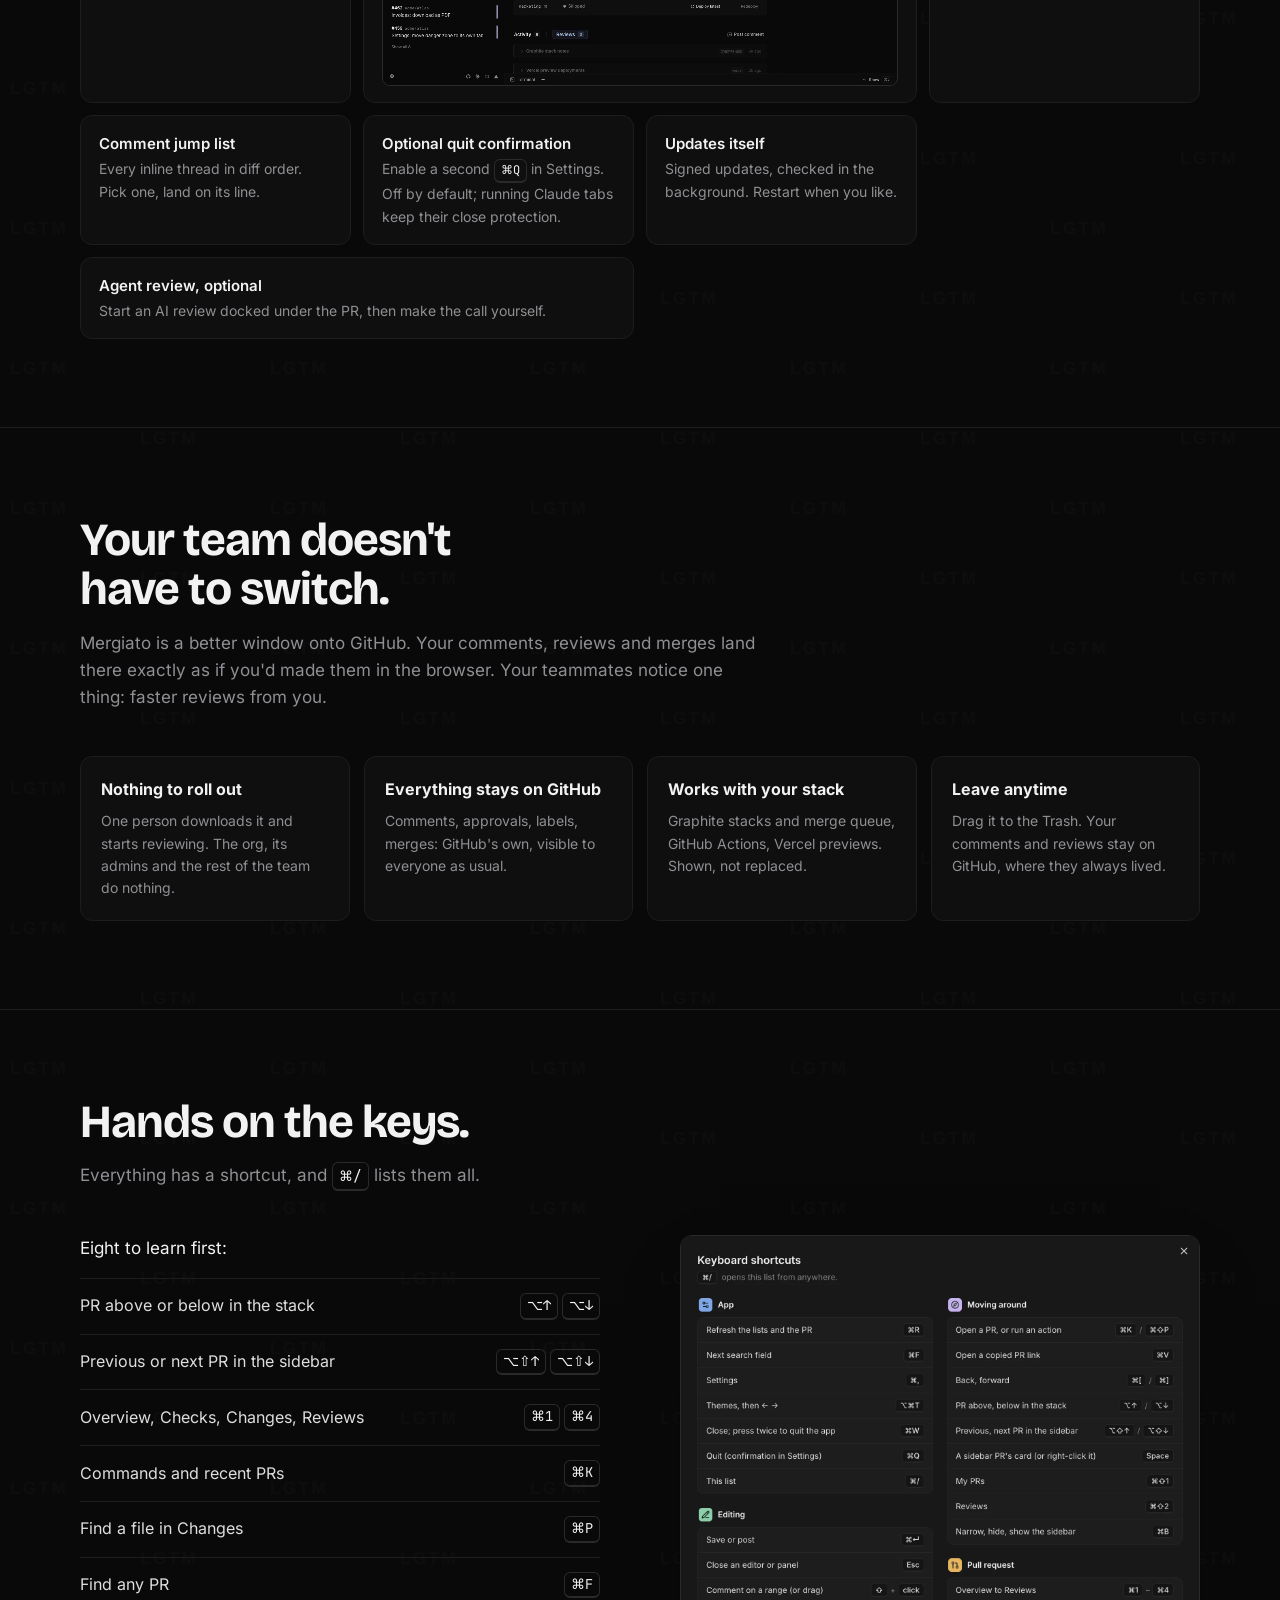
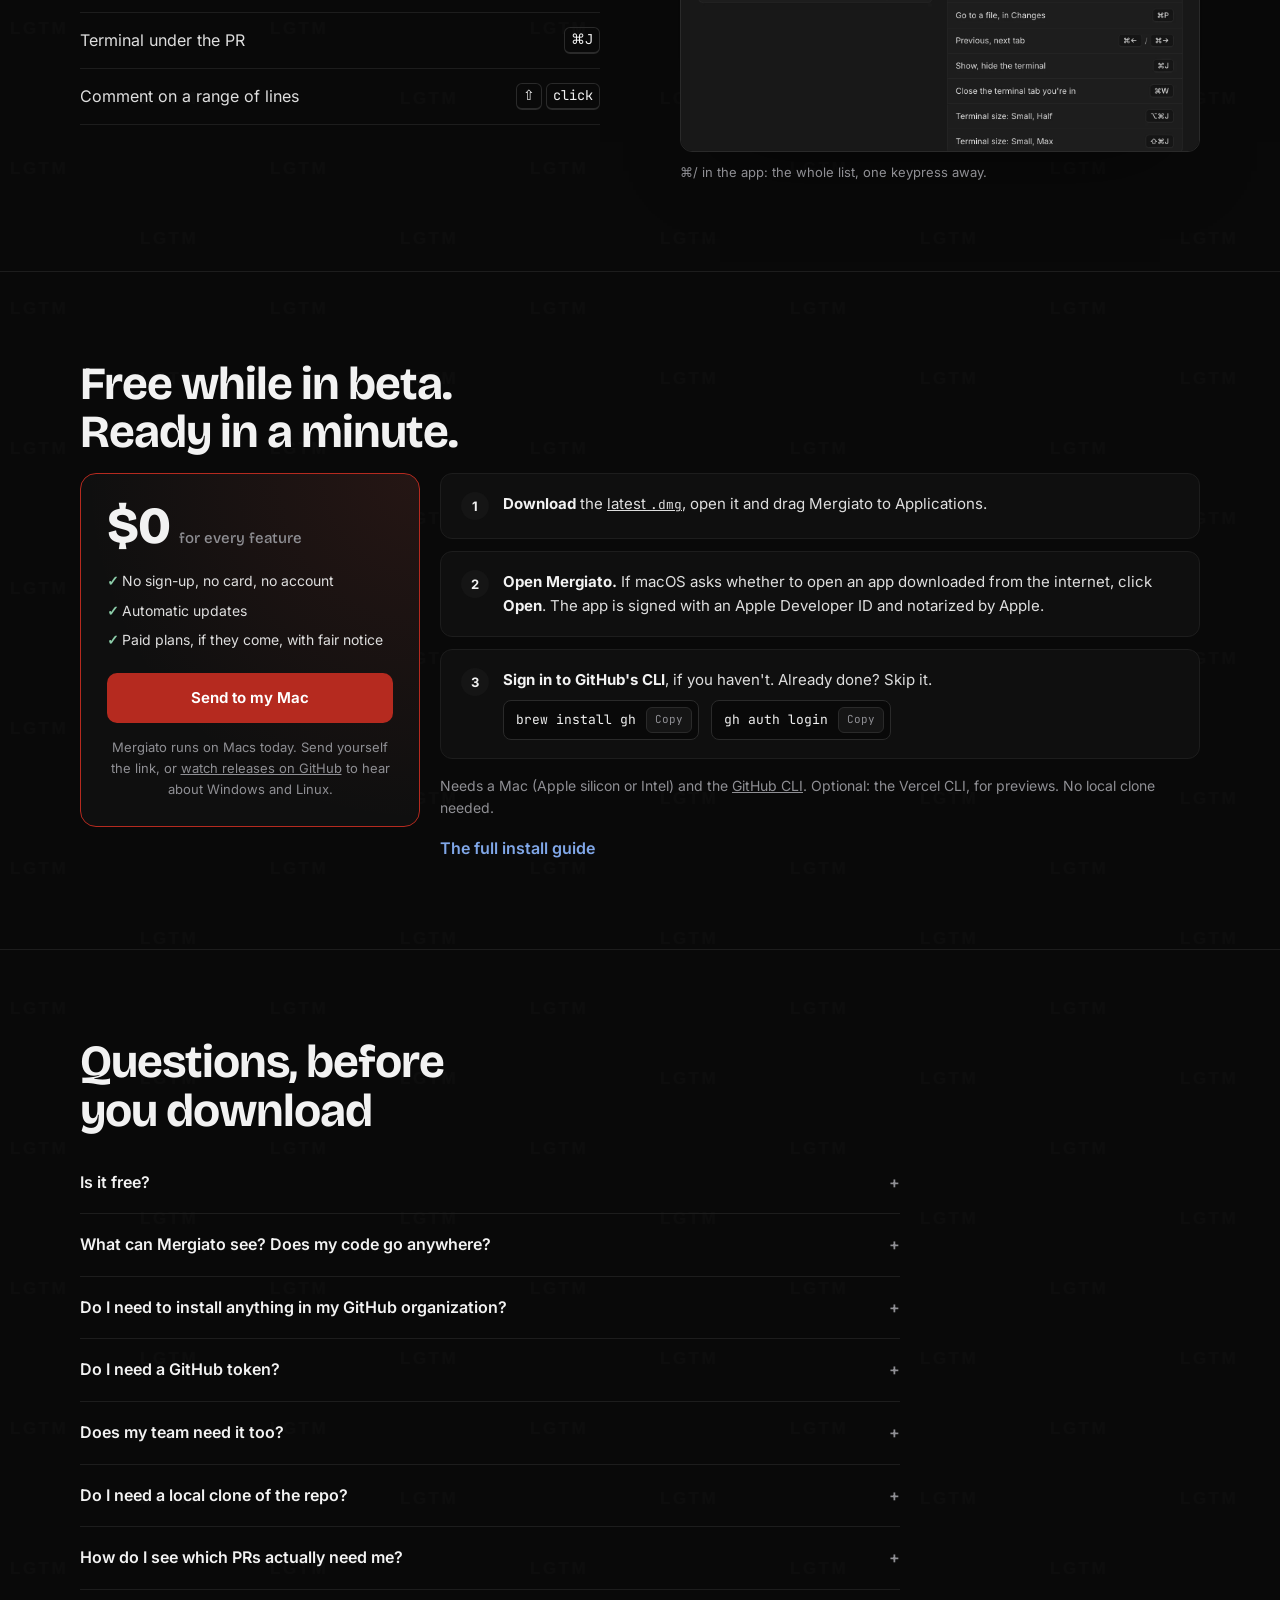
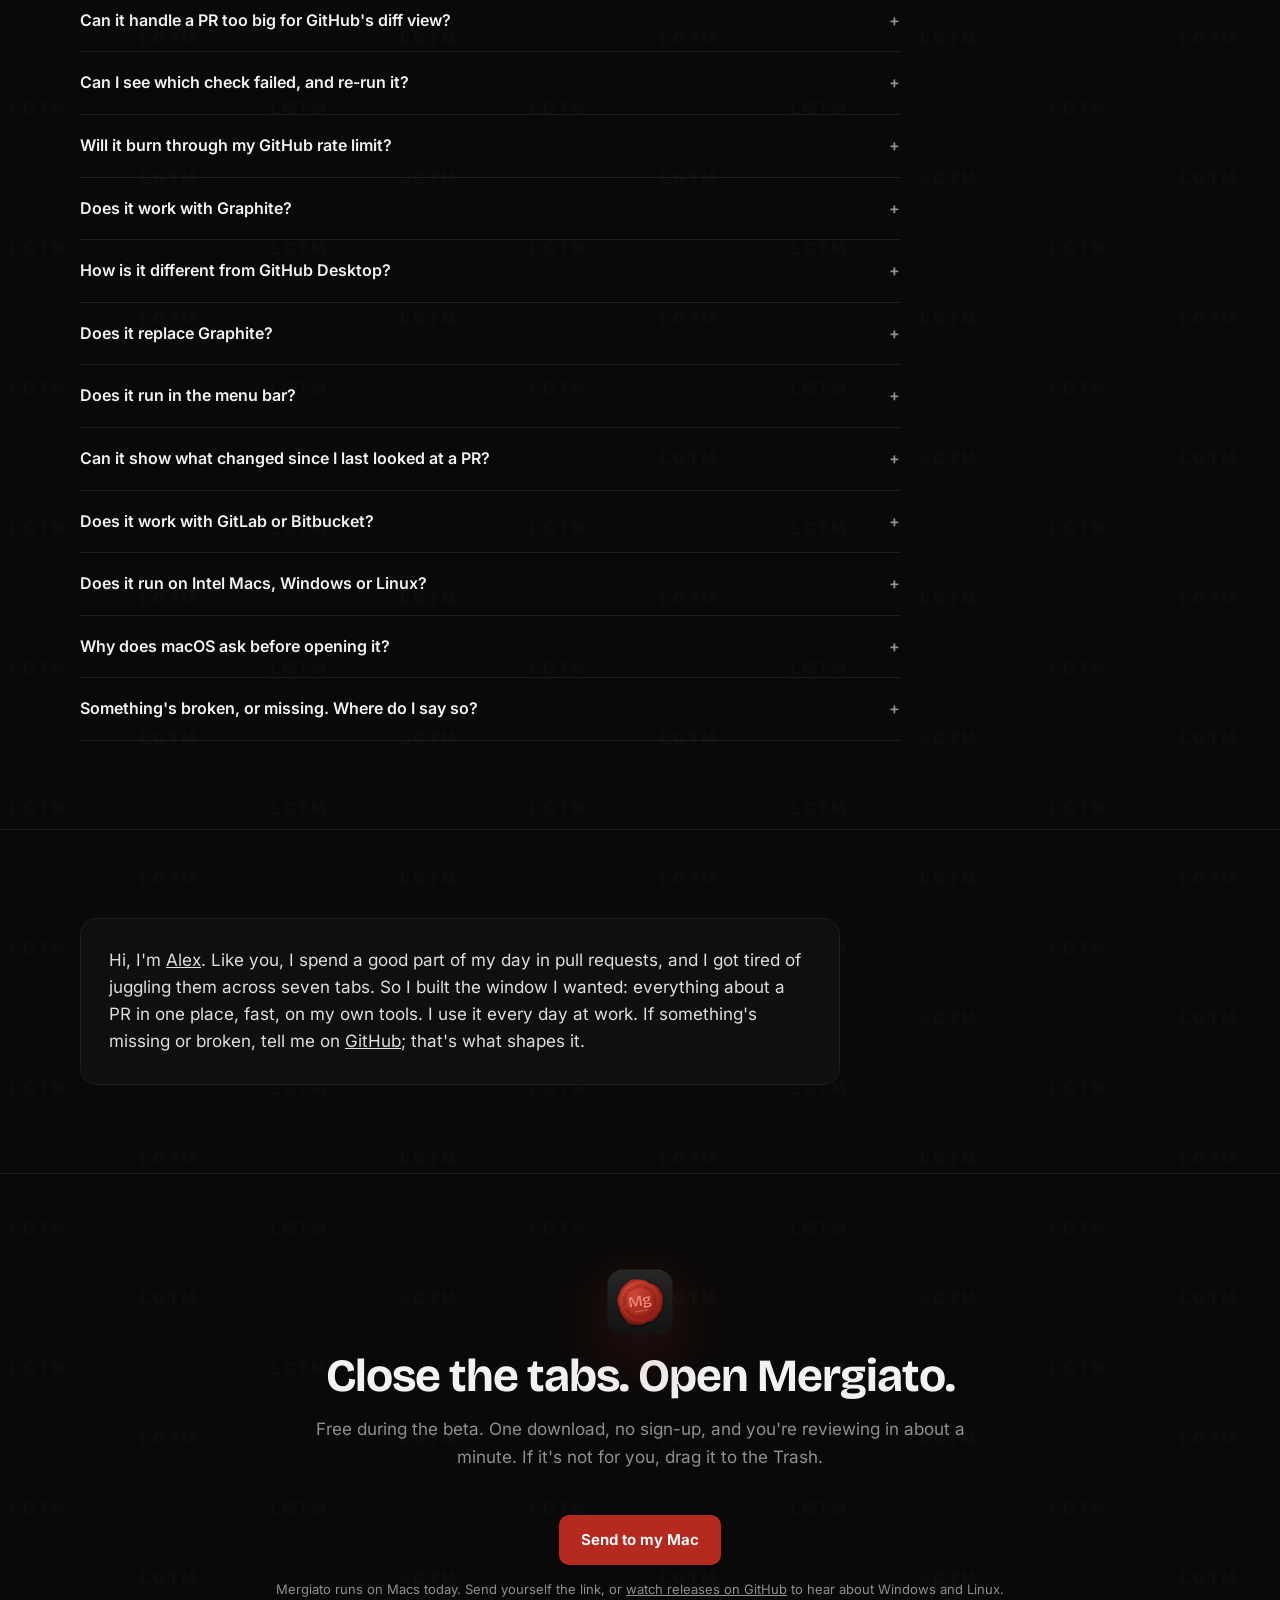
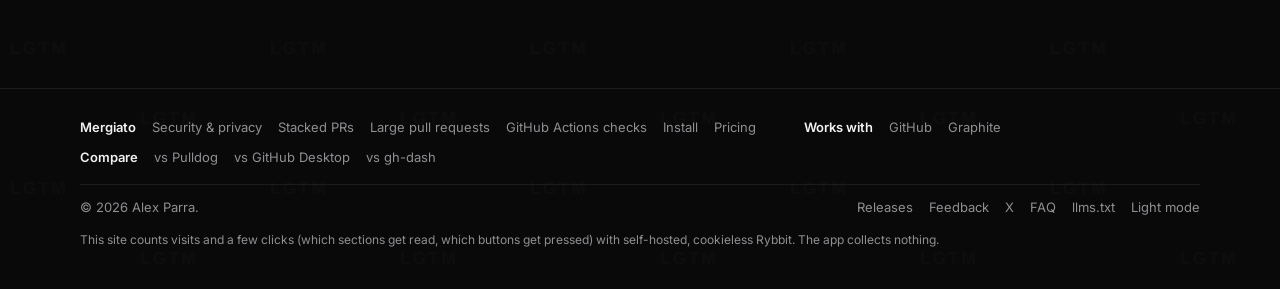
==== commit 27893724: "Update site" ====
--- a/index.html
+++ b/index.html
@@ -436,7 +436,7 @@
   <div class="mx-auto w-[min(1120px,100%_-_32px)] relative z-1">
     <span
       class="mb-4 inline-flex items-center gap-2 rounded-full border border-edge-strong bg-page px-3 py-1 text-[13px] text-muted before:size-1.75 before:rounded-full before:bg-ok before:shadow-[0_0_0_3px_var(--color-ok-soft)]"
-      >Free beta for macOS, under 10 MB</span
+      >Free beta for macOS, about 11 MB</span
     >
     <h1
       class="mx-auto mb-5 font-display text-[clamp(40px,6vw,72px)] leading-[1.02] font-bold tracking-[-1.5px] text-balance text-fg"
@@ -1253,7 +1253,7 @@
     >
       <div>
         <strong class="block text-[20px] tracking-[-0.3px] text-fg">Seen enough? Take it for a spin.</strong>
-        <p class="m-0 text-[16px] text-muted">Free, under 10 MB, and you're reviewing in about a minute.</p>
+        <p class="m-0 text-[16px] text-muted">Free, about 11 MB, and you're reviewing in about a minute.</p>
       </div>
       <a
         class="inline-flex items-center gap-2 rounded-[10px] bg-seal font-[650] whitespace-nowrap text-white no-underline transition-[translate,opacity] duration-120 hover:-translate-y-px hover:opacity-90 px-5.5 py-3.25 text-[15px]"
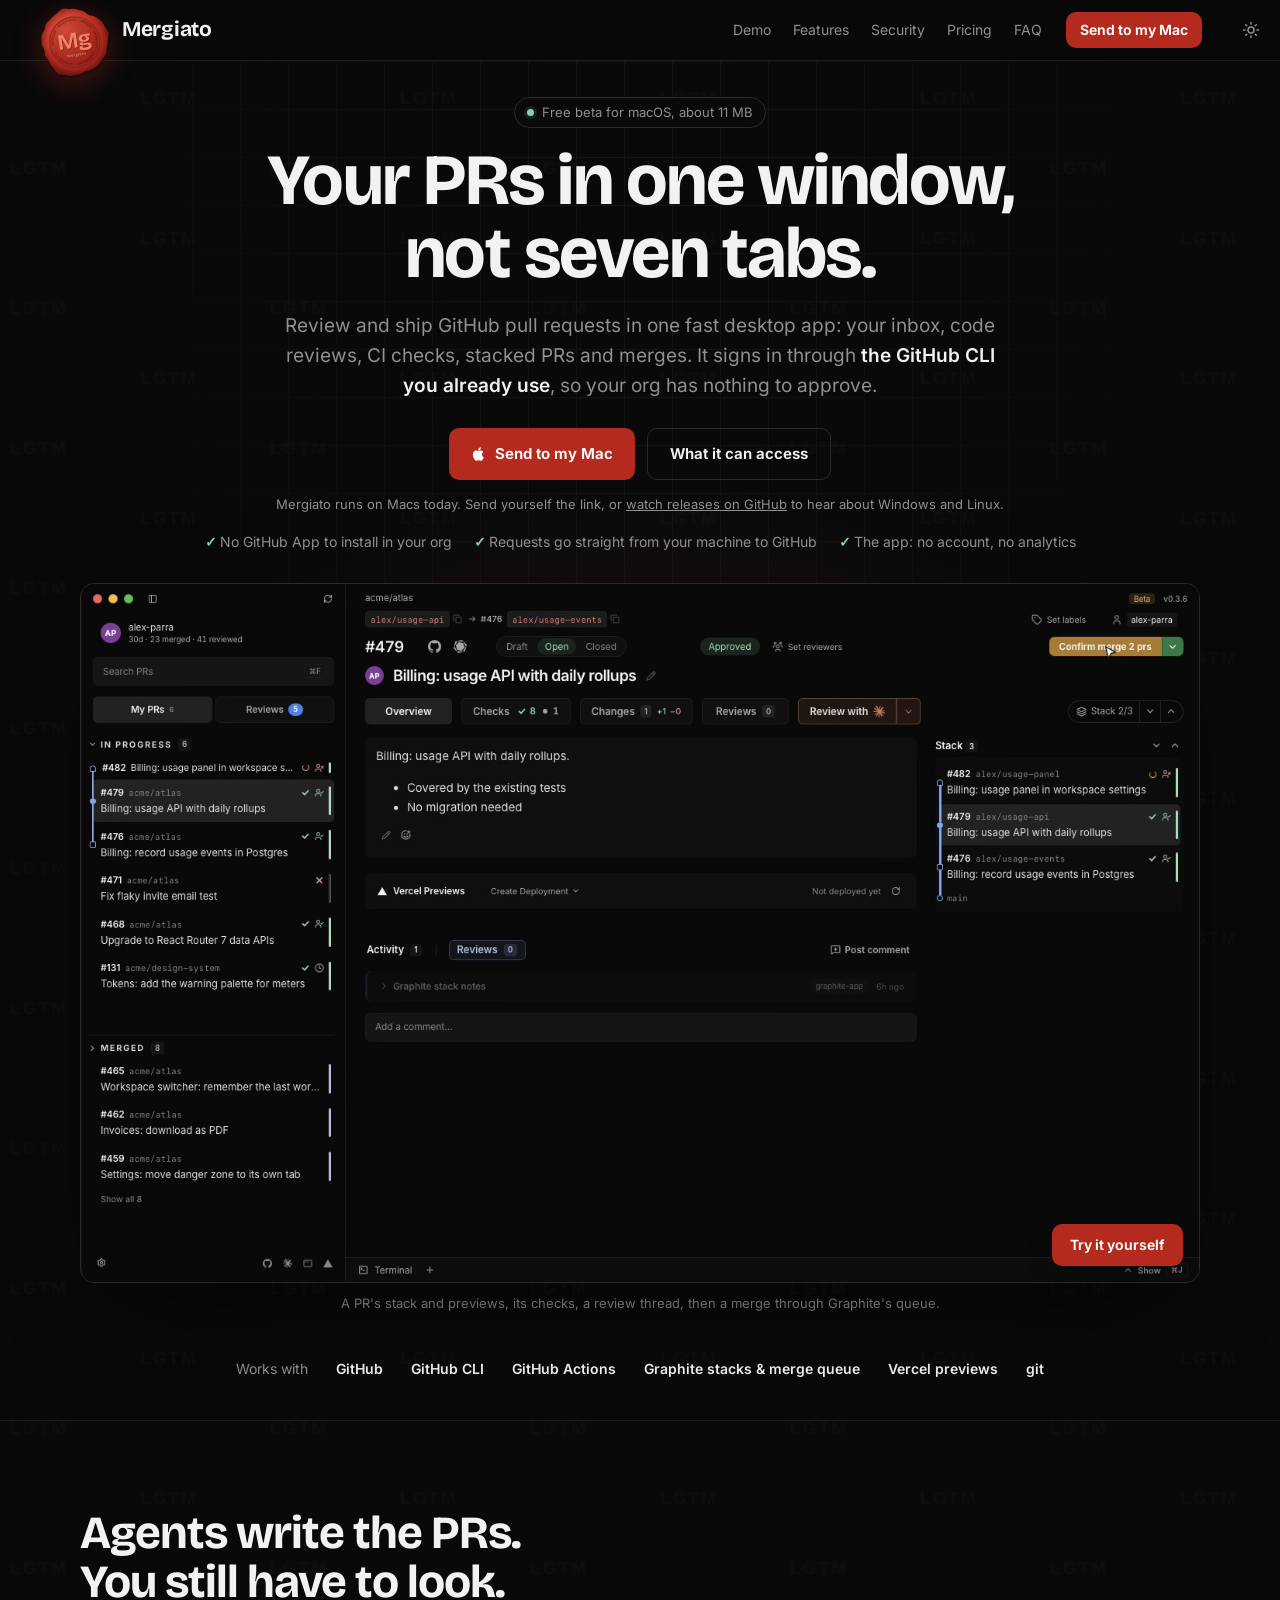
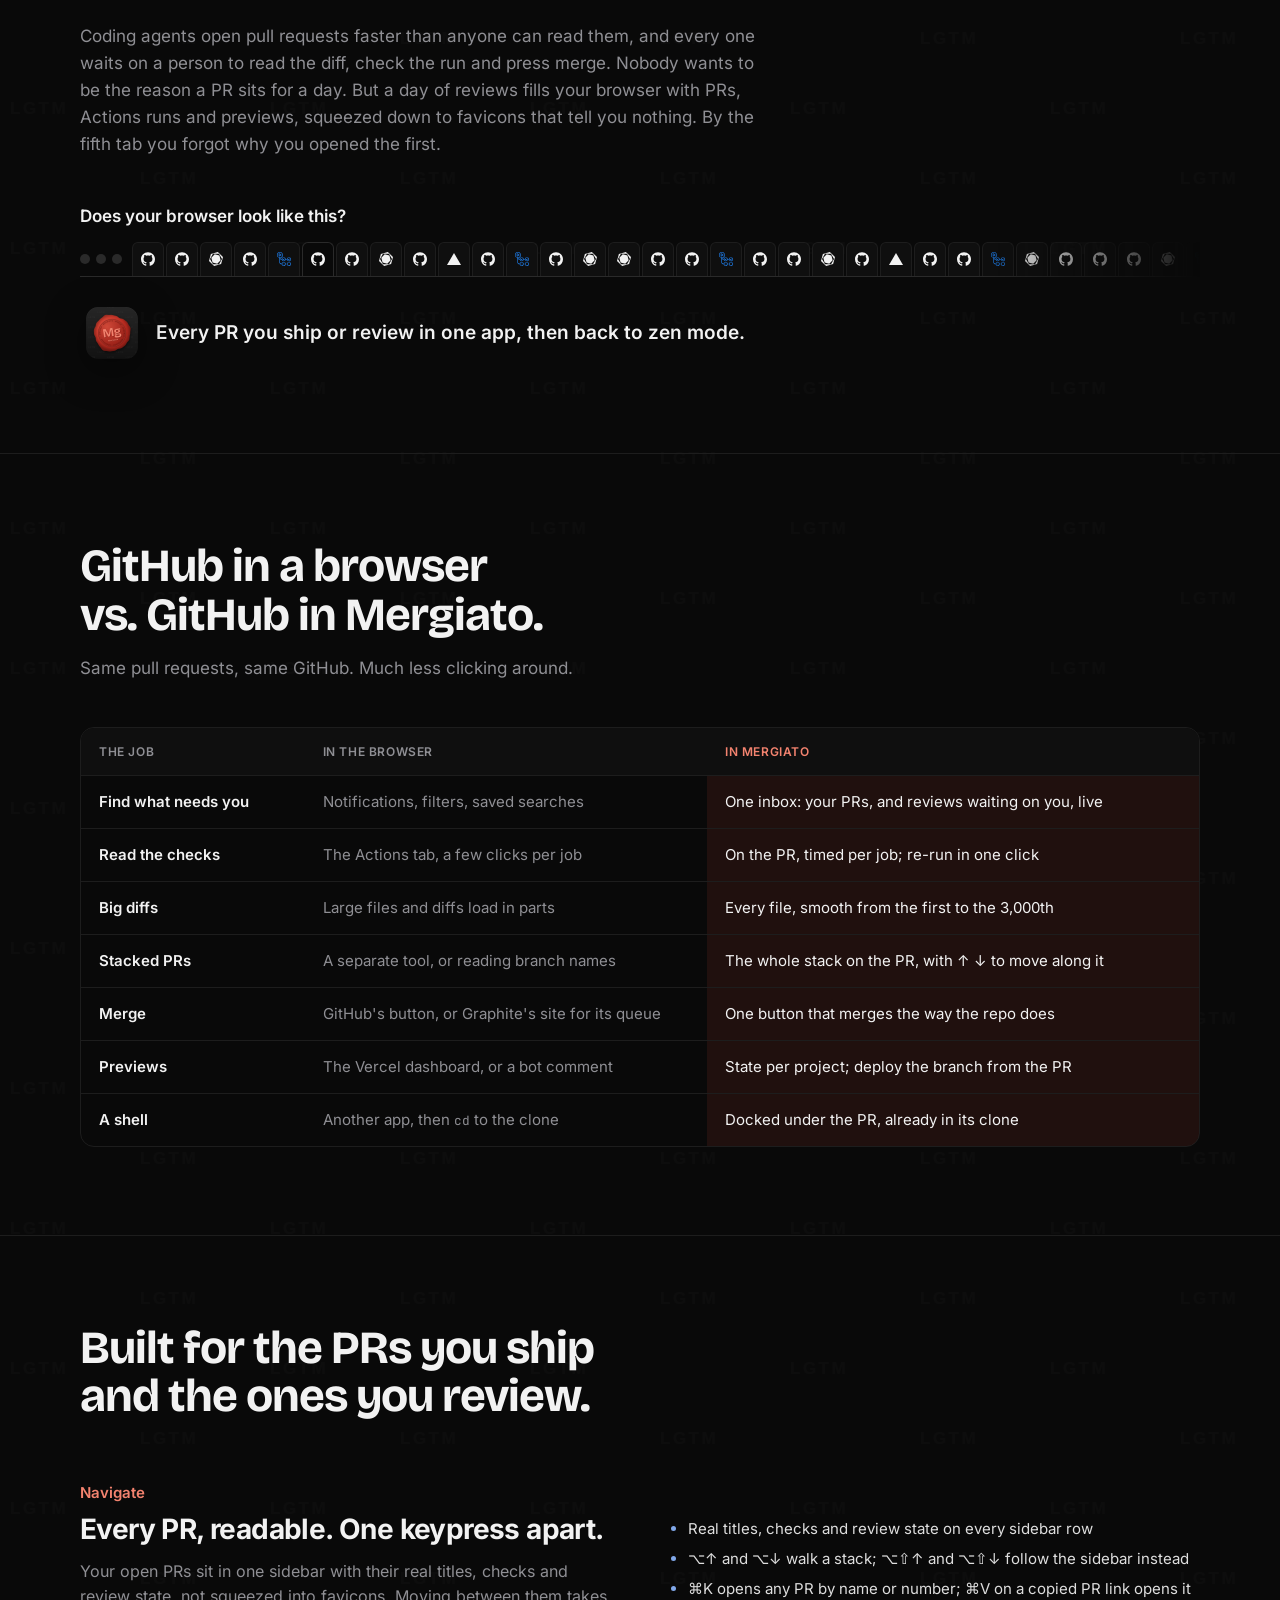
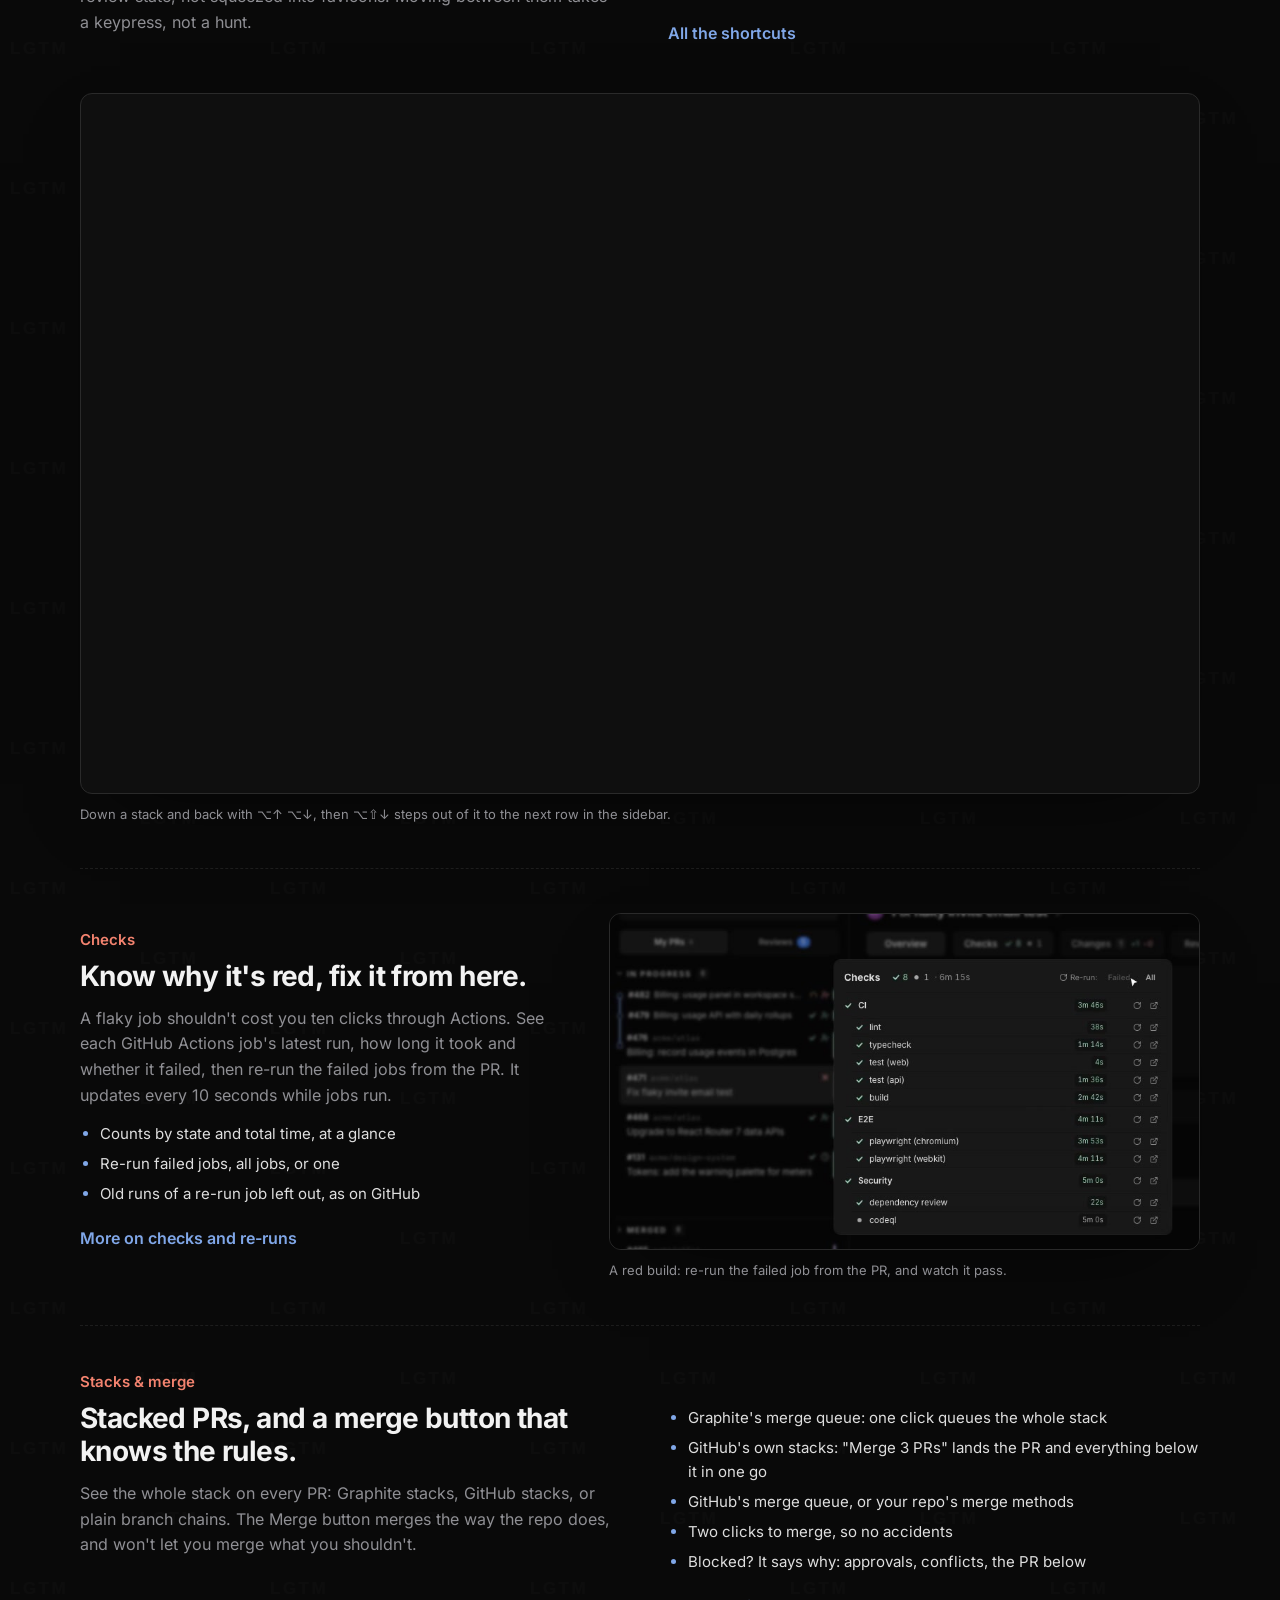
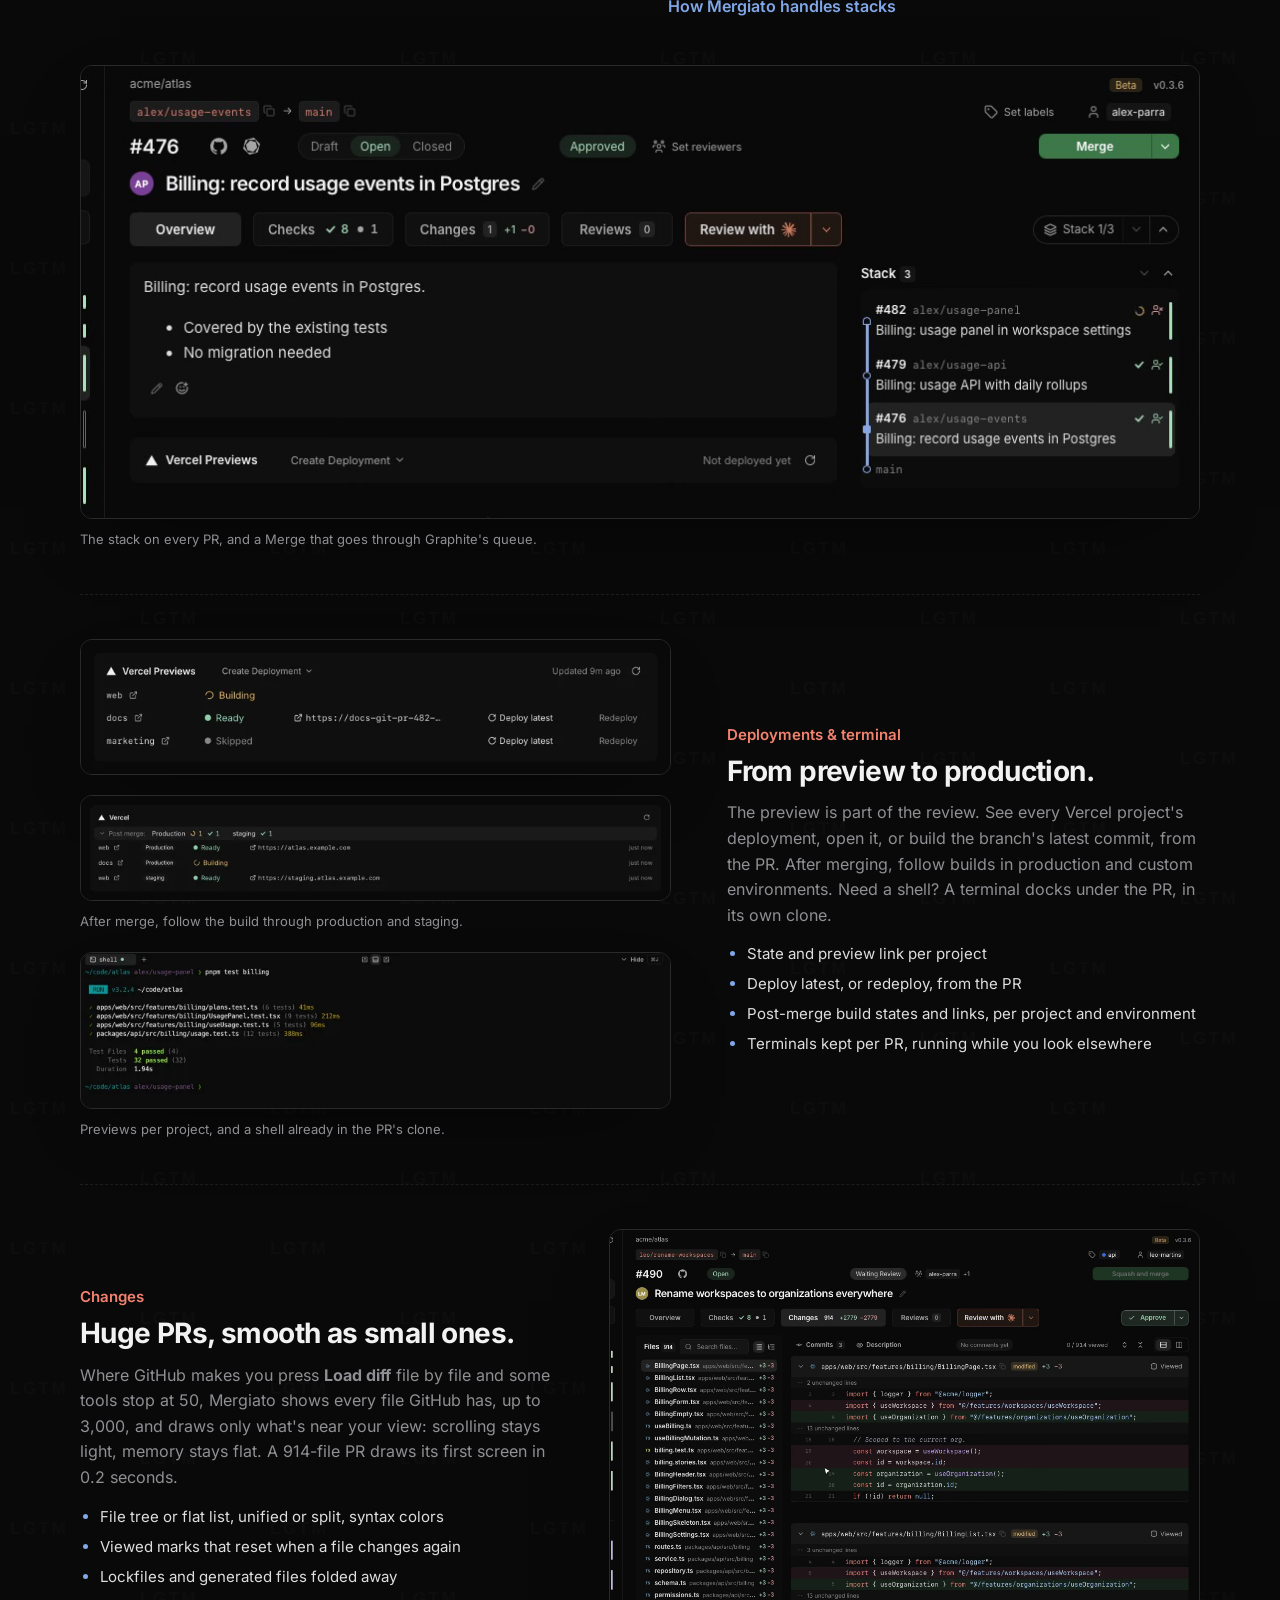
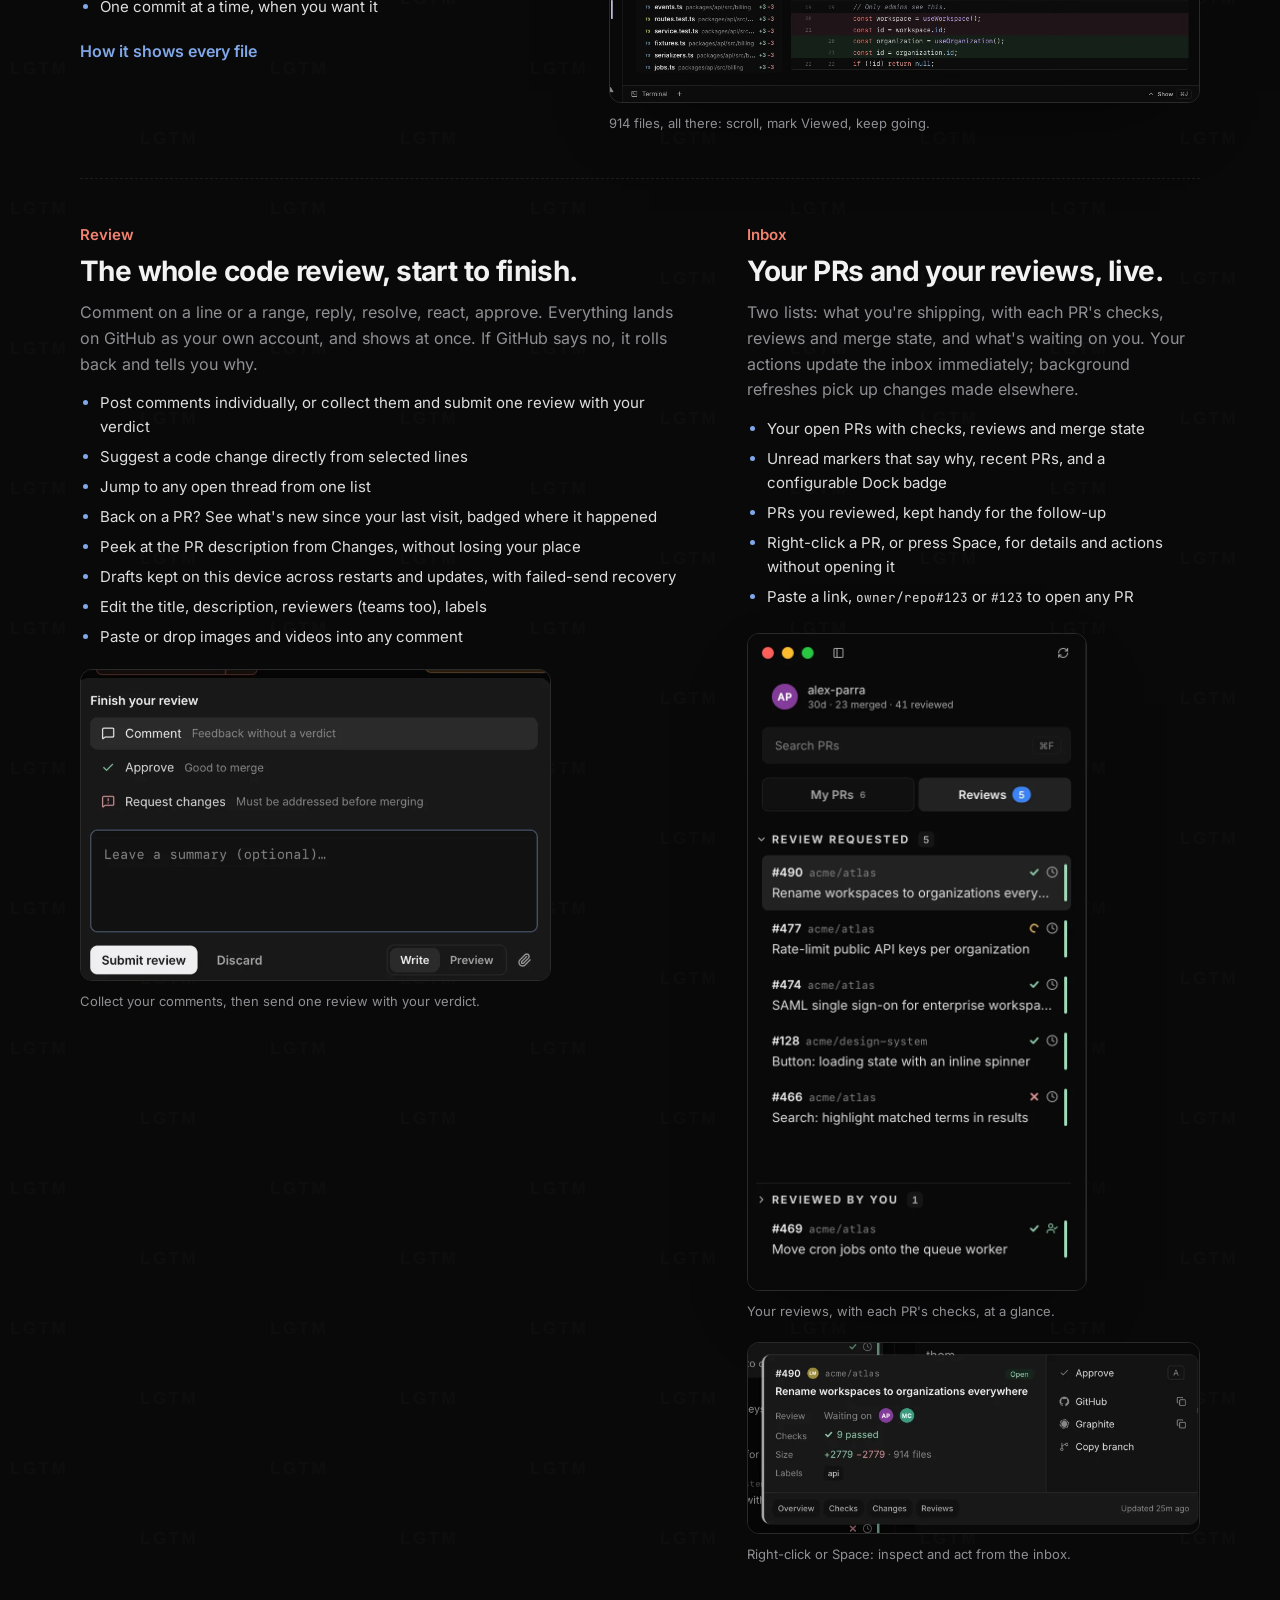
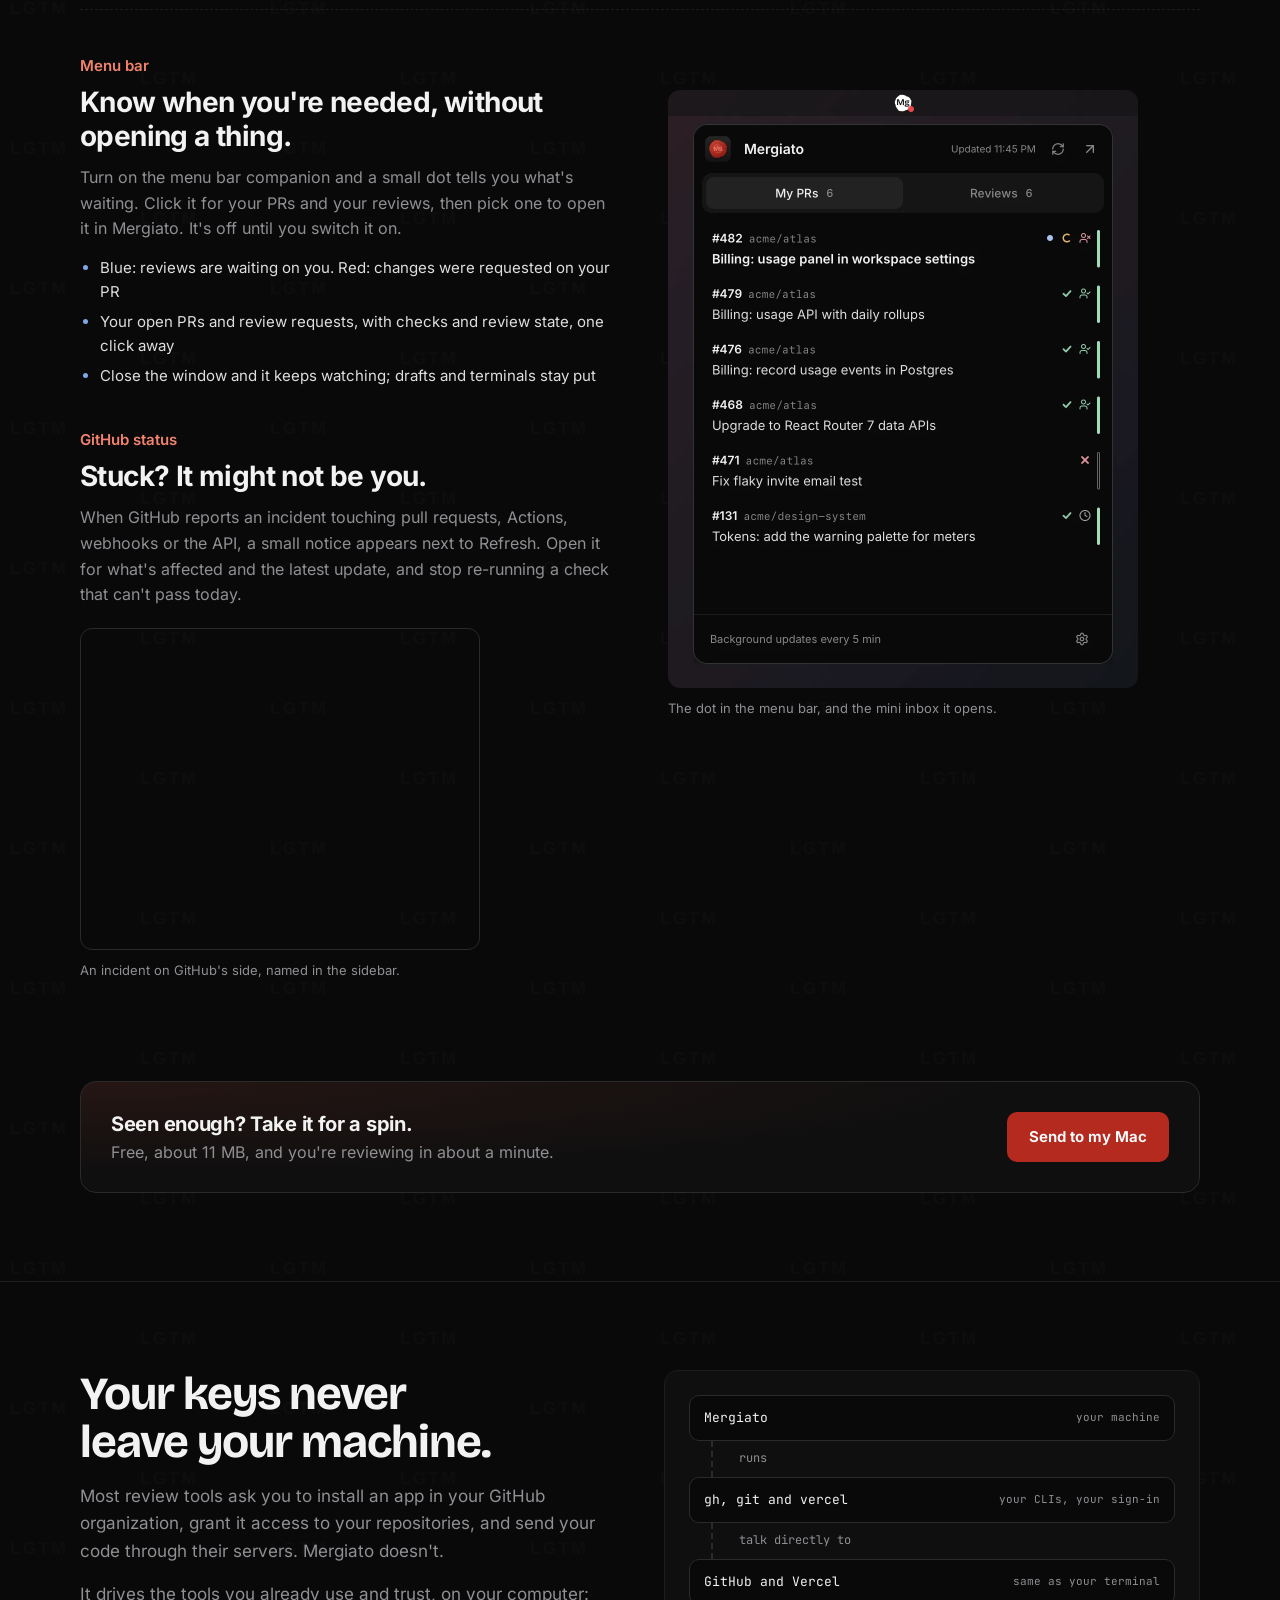
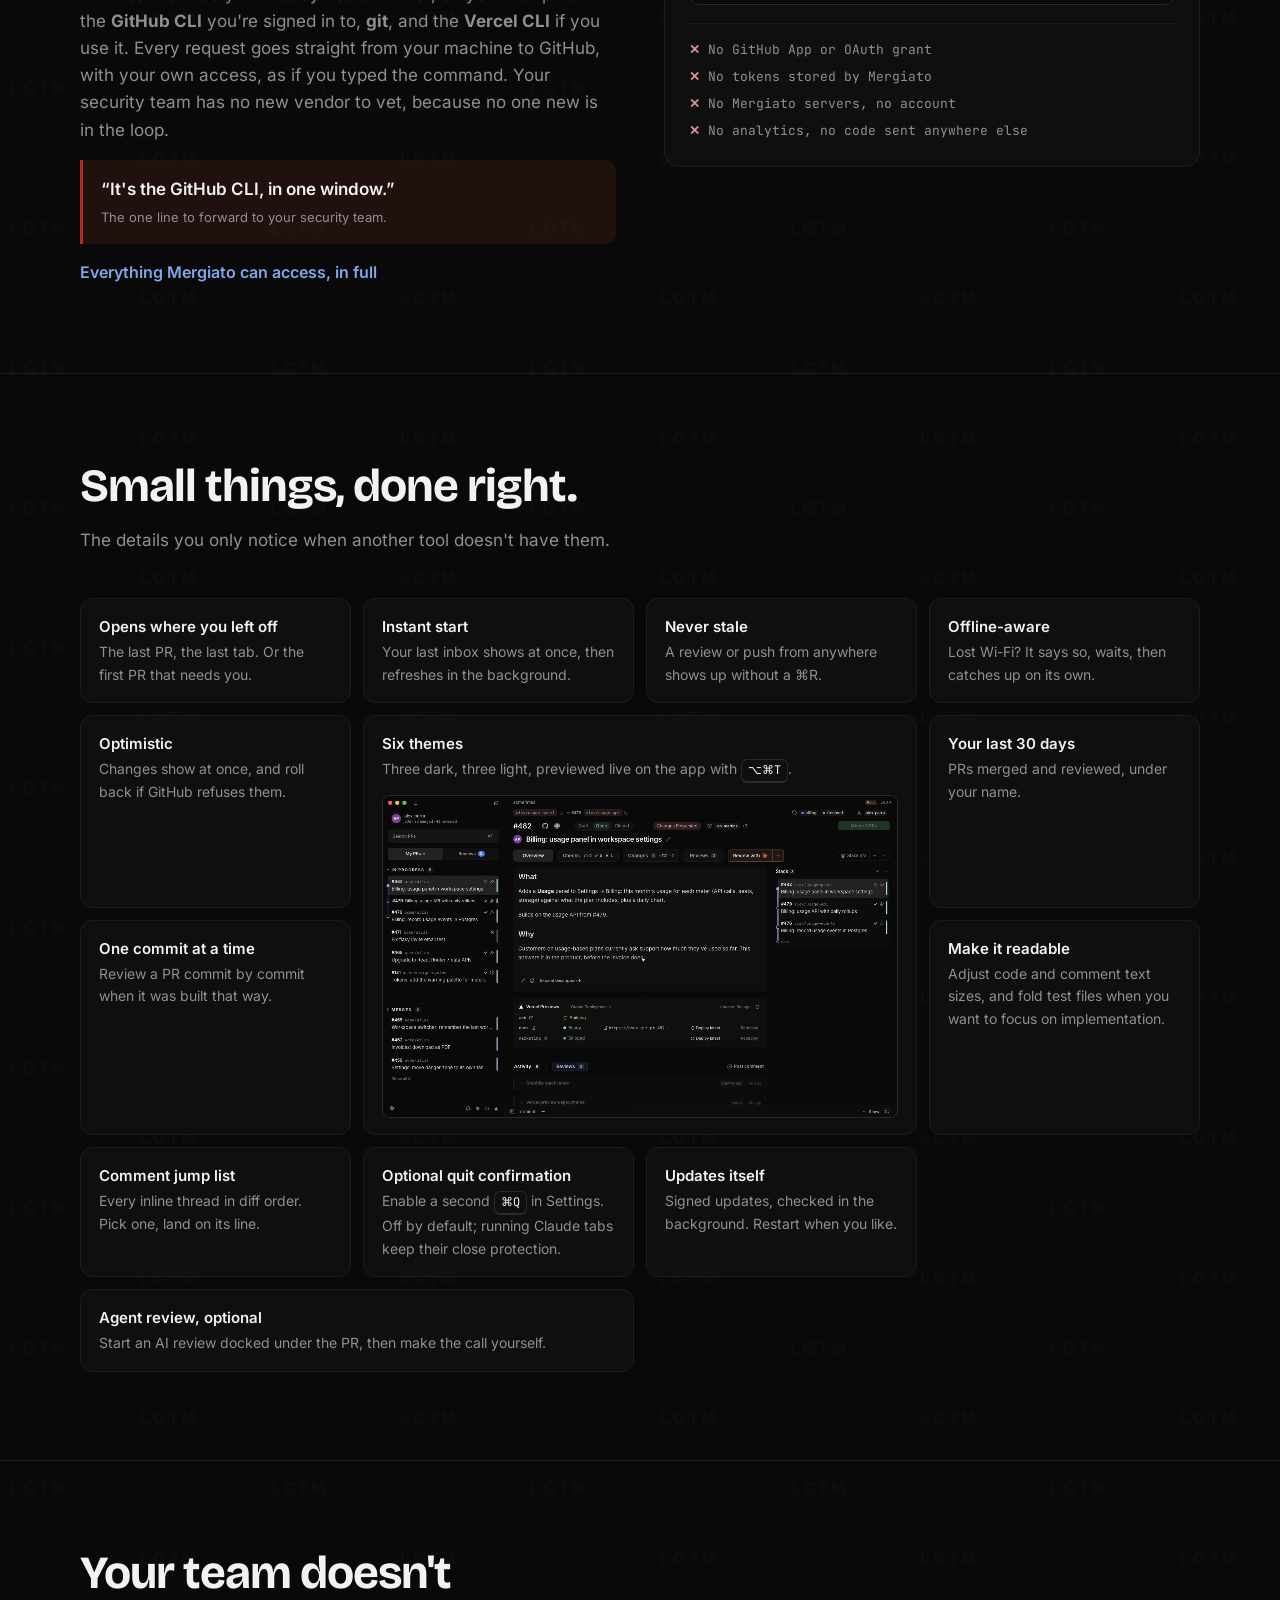
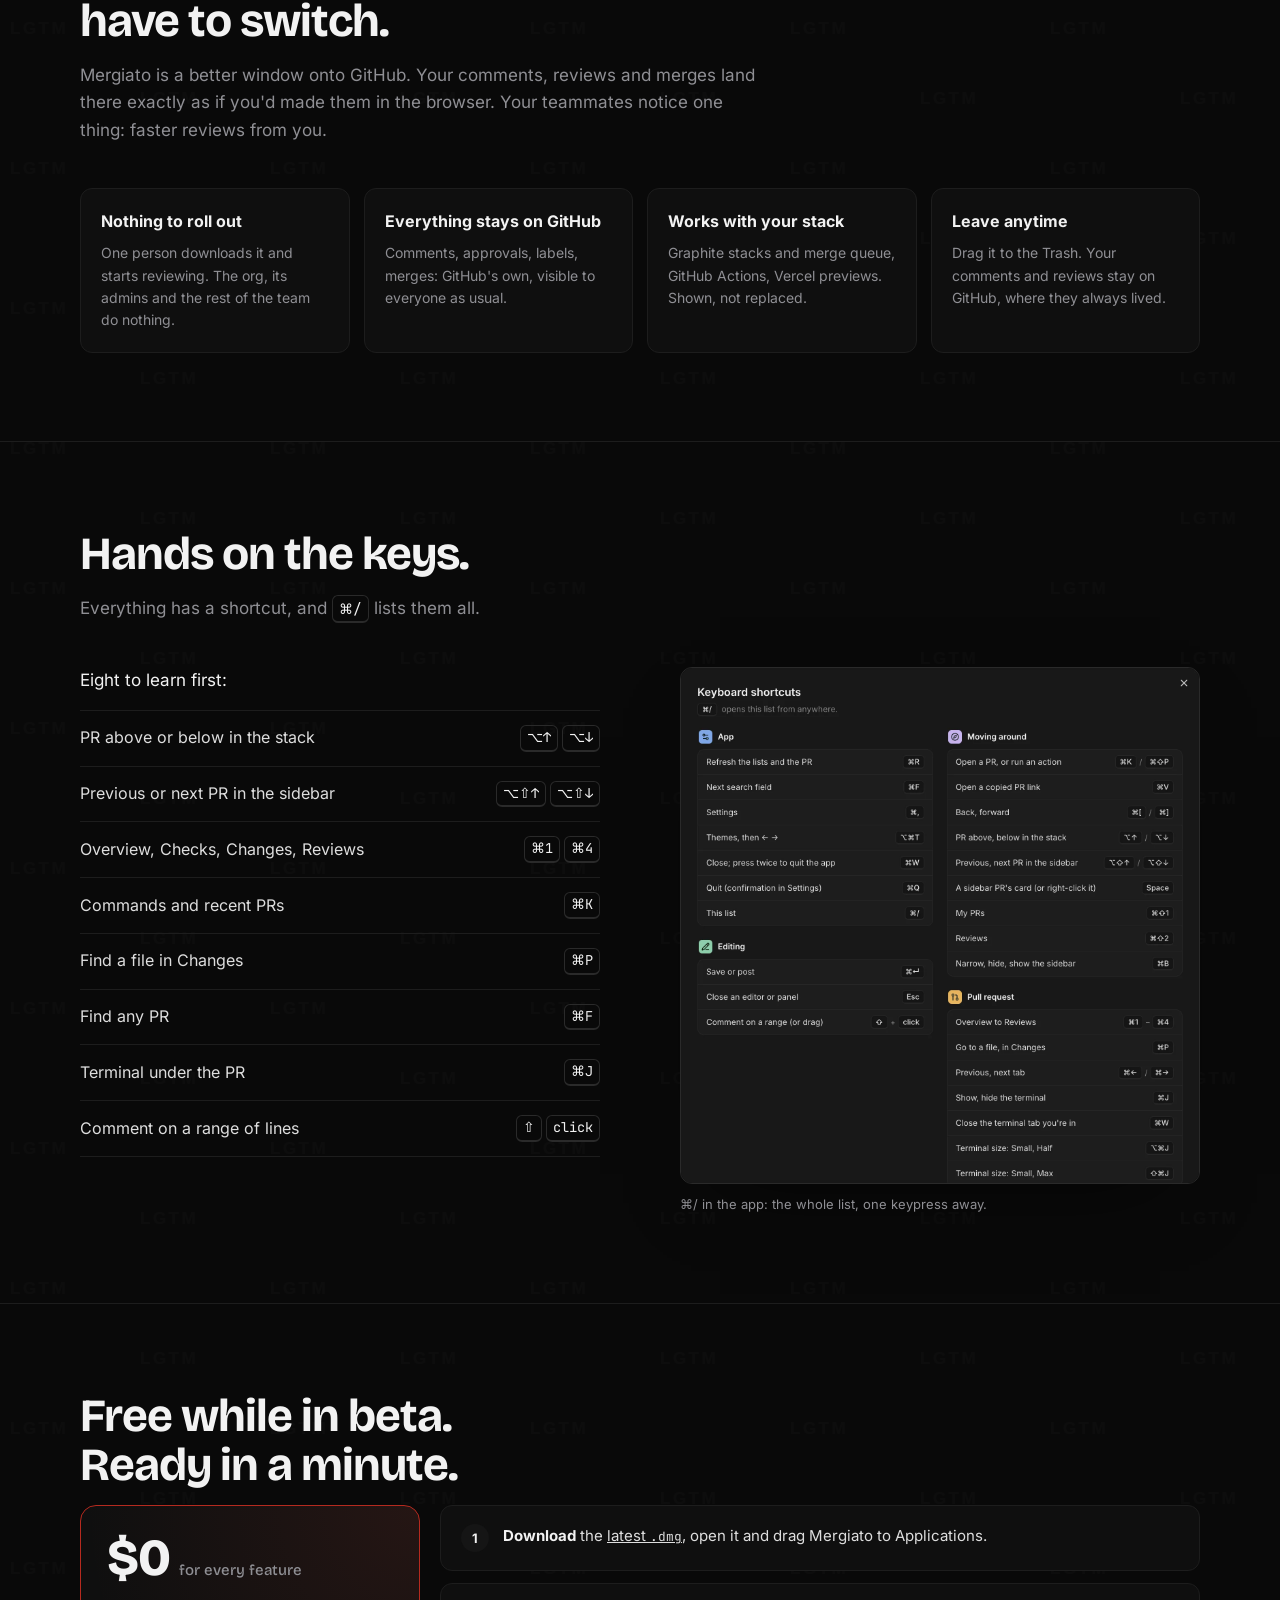
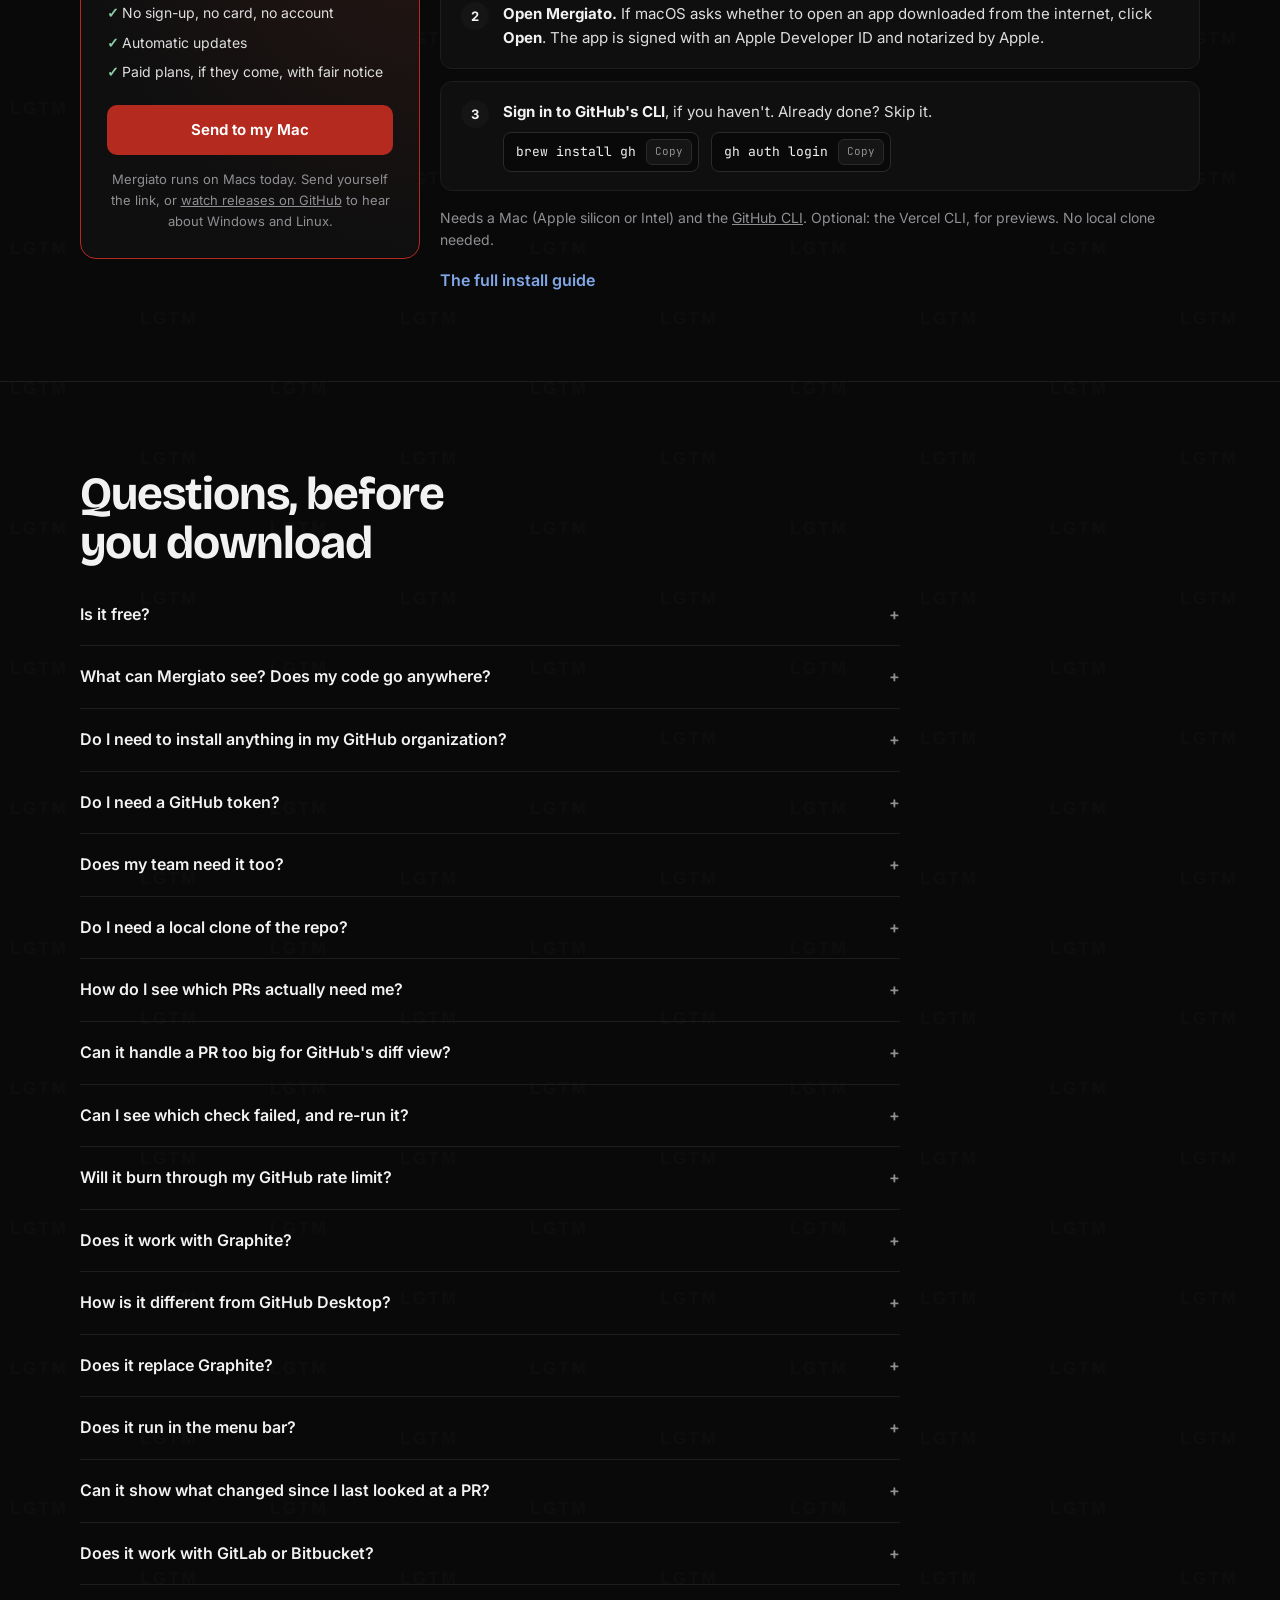
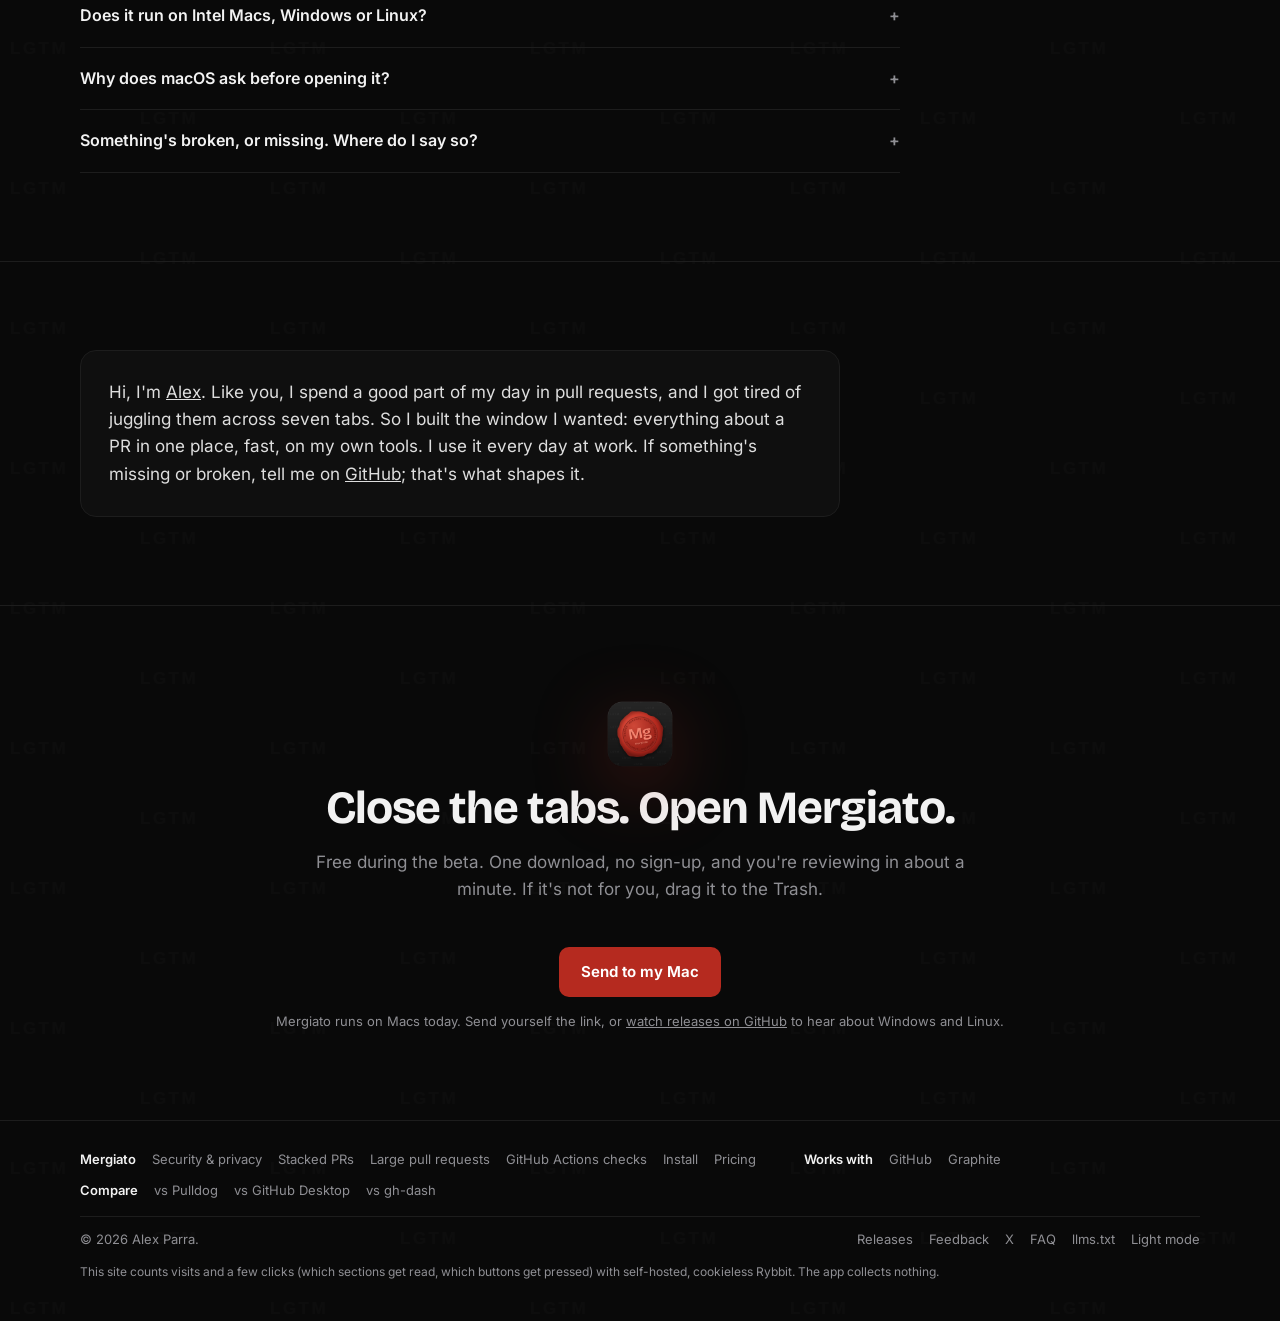
==== commit 2b1a0e74: "Update site" ====
--- a/index.html
+++ b/index.html
@@ -88,6 +88,17 @@
           },
           {
             "@type": "VideoObject",
+            "name": "Walking the pull requests of a stack with Option-Up and Option-Down, with each key shown, then leaving it with Option-Shift-Down",
+            "description": "Down a stack and back with ⌥↑ ⌥↓, then ⌥⇧↓ steps out of it to the next row in the sidebar.",
+            "thumbnailUrl": "https://mergiato.com/media/stack-walk-poster.jpg",
+            "contentUrl": "https://mergiato.com/media/stack-walk.mp4",
+            "uploadDate": "2026-10-26T17:40:58Z",
+            "duration": "PT10S",
+            "width": 1440,
+            "height": 900
+          },
+          {
+            "@type": "VideoObject",
             "name": "A failed job re-run from the PR's Checks panel, turning green",
             "description": "A red build: re-run the failed job from the PR, and watch it pass.",
             "thumbnailUrl": "https://mergiato.com/media/checks-poster.jpg",
@@ -552,9 +563,9 @@
     </h2>
     <p class="mb-11 max-w-[62ch] text-[17px] text-muted">
       Coding agents open pull requests faster than anyone can read them, and every one waits on a person to read the
-      diff, check the run and press merge. Nobody wants to be the reason a PR sits for a day. But each review pulls you
-      out of zen mode and into seven tabs: the PR, its files, the Actions logs, the preview, the stack, a notification
-      and a terminal. By tab five you forgot why you opened tab one.
+      diff, check the run and press merge. Nobody wants to be the reason a PR sits for a day. But a day of reviews fills
+      your browser with PRs, Actions runs and previews, squeezed down to favicons that tell you nothing. By the fifth
+      tab you forgot why you opened the first.
     </p>
     <!-- The tab pile everyone knows: so many GitHub and Graphite tabs that only their icons fit. The strip
          fades out at the right edge, as if there were more (there always are). -->
@@ -790,7 +801,54 @@
       Built for the PRs you ship and the ones you review.
     </h2>
 
-    <div class="grid grid-cols-1 items-center gap-6 py-11 lg:gap-14 lg:grid-cols-[1fr_1.25fr]">
+    <!-- Navigating many PRs, the answer to the favicon strip above: wide, the clip under the copy in two columns. -->
+    <div class="py-11">
+      <div
+        class="grid grid-cols-1 gap-x-14 lg:grid-cols-2 [&_h3]:mb-3 [&_h3]:text-[28px] [&_h3]:leading-[1.2] [&_h3]:font-bold [&_h3]:tracking-[-0.6px] [&_h3]:text-fg [&_p]:mb-3.5 [&_p]:text-muted [&_ul]:grid [&_ul]:gap-1.5 [&_ul]:text-[15px] [&_ul]:list-disc [&_ul]:pl-5 [&_li]:marker:text-accent"
+      >
+        <div>
+          <p class="mb-2! text-[15px] font-semibold text-seal-ink!">Navigate</p>
+          <h3>Every PR, readable. One keypress apart.</h3>
+          <p>
+            Your open PRs sit in one sidebar with their real titles, checks and review state, not squeezed into
+            favicons. Moving between them takes a keypress, not a hunt.
+          </p>
+        </div>
+        <div class="lg:pt-9">
+          <ul>
+            <li>Real titles, checks and review state on every sidebar row</li>
+            <li>⌥↑ and ⌥↓ walk a stack; ⌥⇧↑ and ⌥⇧↓ follow the sidebar instead</li>
+            <li>⌘K opens any PR by name or number; ⌘V on a copied PR link opens it</li>
+          </ul>
+          <p class="mt-5 font-semibold [&_a]:text-accent [&_a:hover]:underline">
+            <a href="/#keys">All the shortcuts</a>
+          </p>
+        </div>
+      </div>
+      <figure class="mt-8">
+        <video
+          class="block h-auto rounded-xl border border-edge-strong bg-panel shadow-[0_30px_80px_-40px_var(--color-shadow)] w-full"
+          data-autoplay
+          muted
+          loop
+          playsinline
+          preload="none"
+          width="1440"
+          height="900"
+          data-poster="/media/stack-walk-poster.jpg"
+          aria-label="Walking the pull requests of a stack with Option-Up and Option-Down, with each key shown, then leaving it with Option-Shift-Down"
+        >
+          <source src="/media/stack-walk.webm" type="video/webm" />
+          <source src="/media/stack-walk.mp4" type="video/mp4" />
+        </video>
+        <figcaption class="mt-2.5 text-[13px] text-muted">
+          Down a stack and back with ⌥↑ ⌥↓, then ⌥⇧↓ steps out of it to the next row in the sidebar.
+        </figcaption>
+      </figure>
+    </div>
+    <div
+      class="grid grid-cols-1 items-center gap-6 border-t border-dashed border-edge py-11 lg:gap-14 lg:grid-cols-[1fr_1.25fr]"
+    >
       <div
         class="[&_h3]:mb-3 [&_h3]:text-[28px] [&_h3]:leading-[1.2] [&_h3]:font-bold [&_h3]:tracking-[-0.6px] [&_h3]:text-fg [&_p]:mb-3.5 [&_p]:text-muted [&_ul]:grid [&_ul]:gap-1.5 [&_ul]:text-[15px] [&_ul]:list-disc [&_ul]:pl-5 [&_li]:marker:text-accent"
       >
